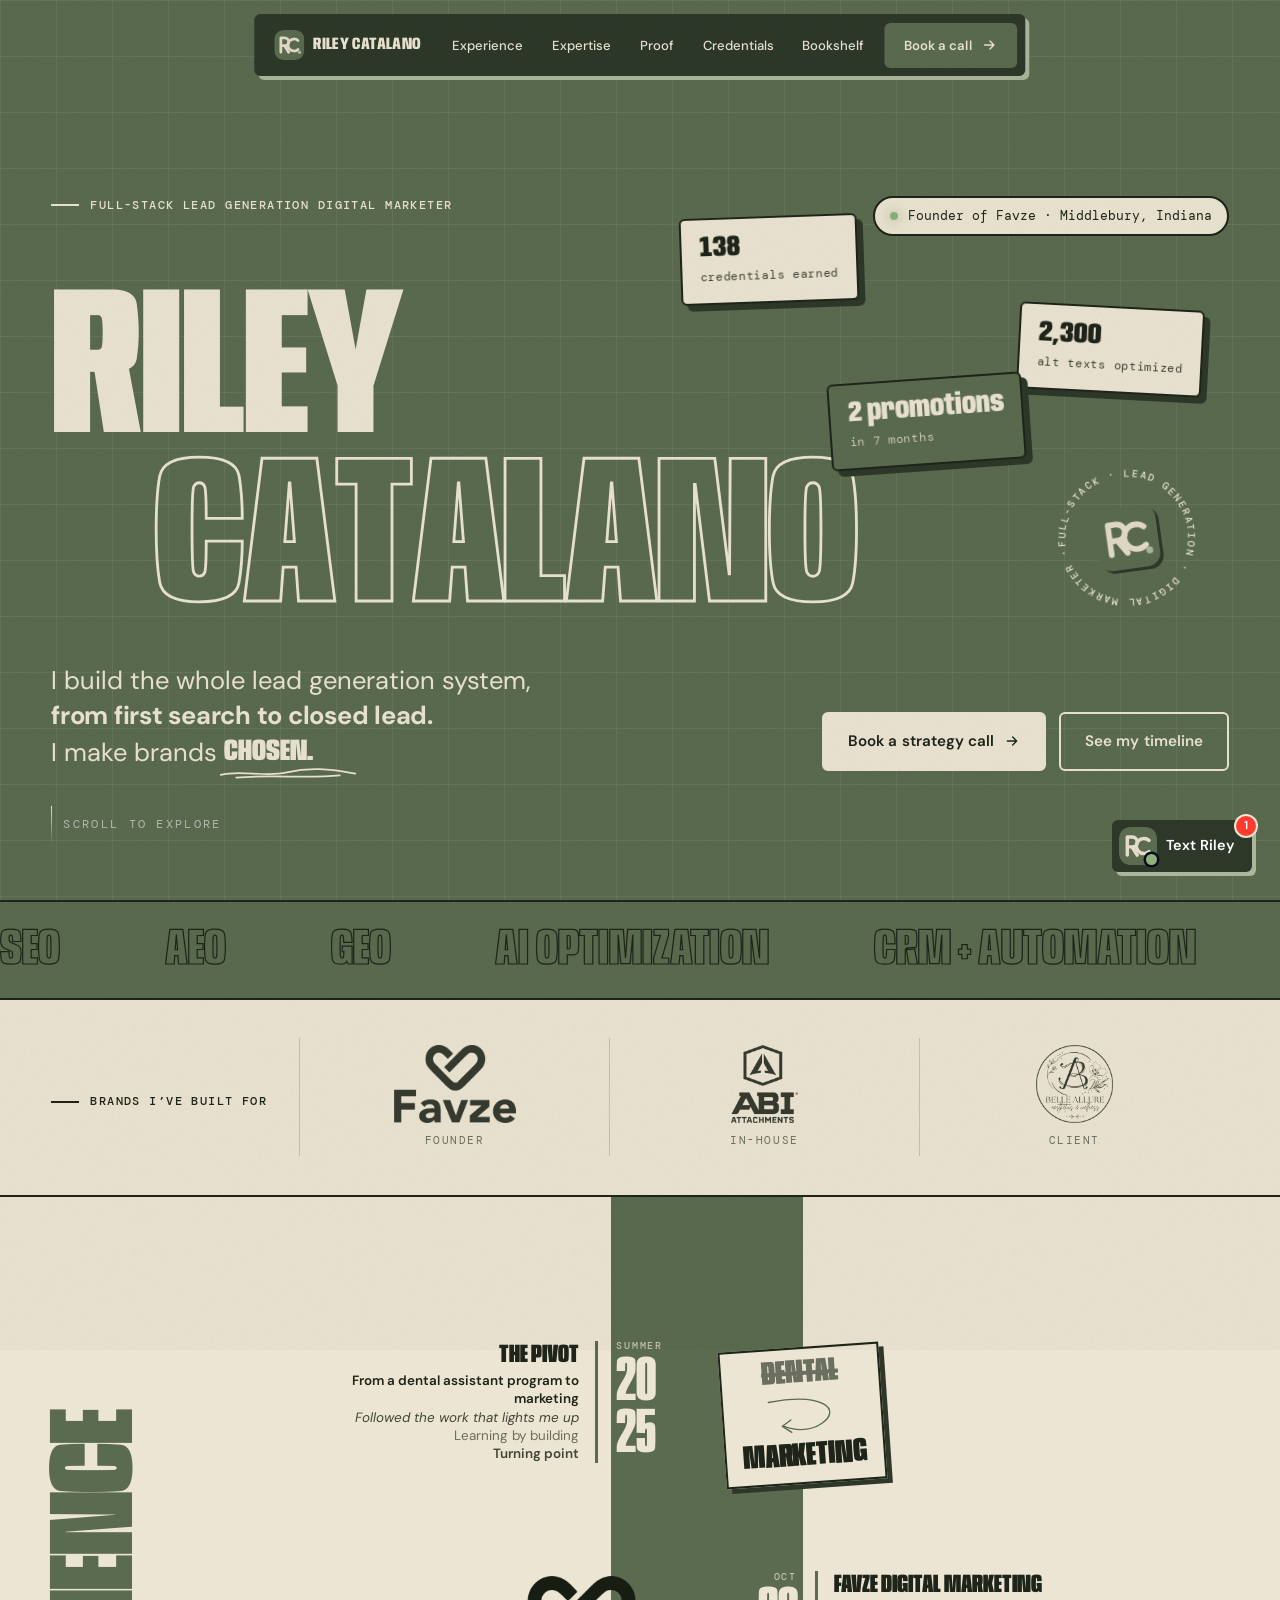
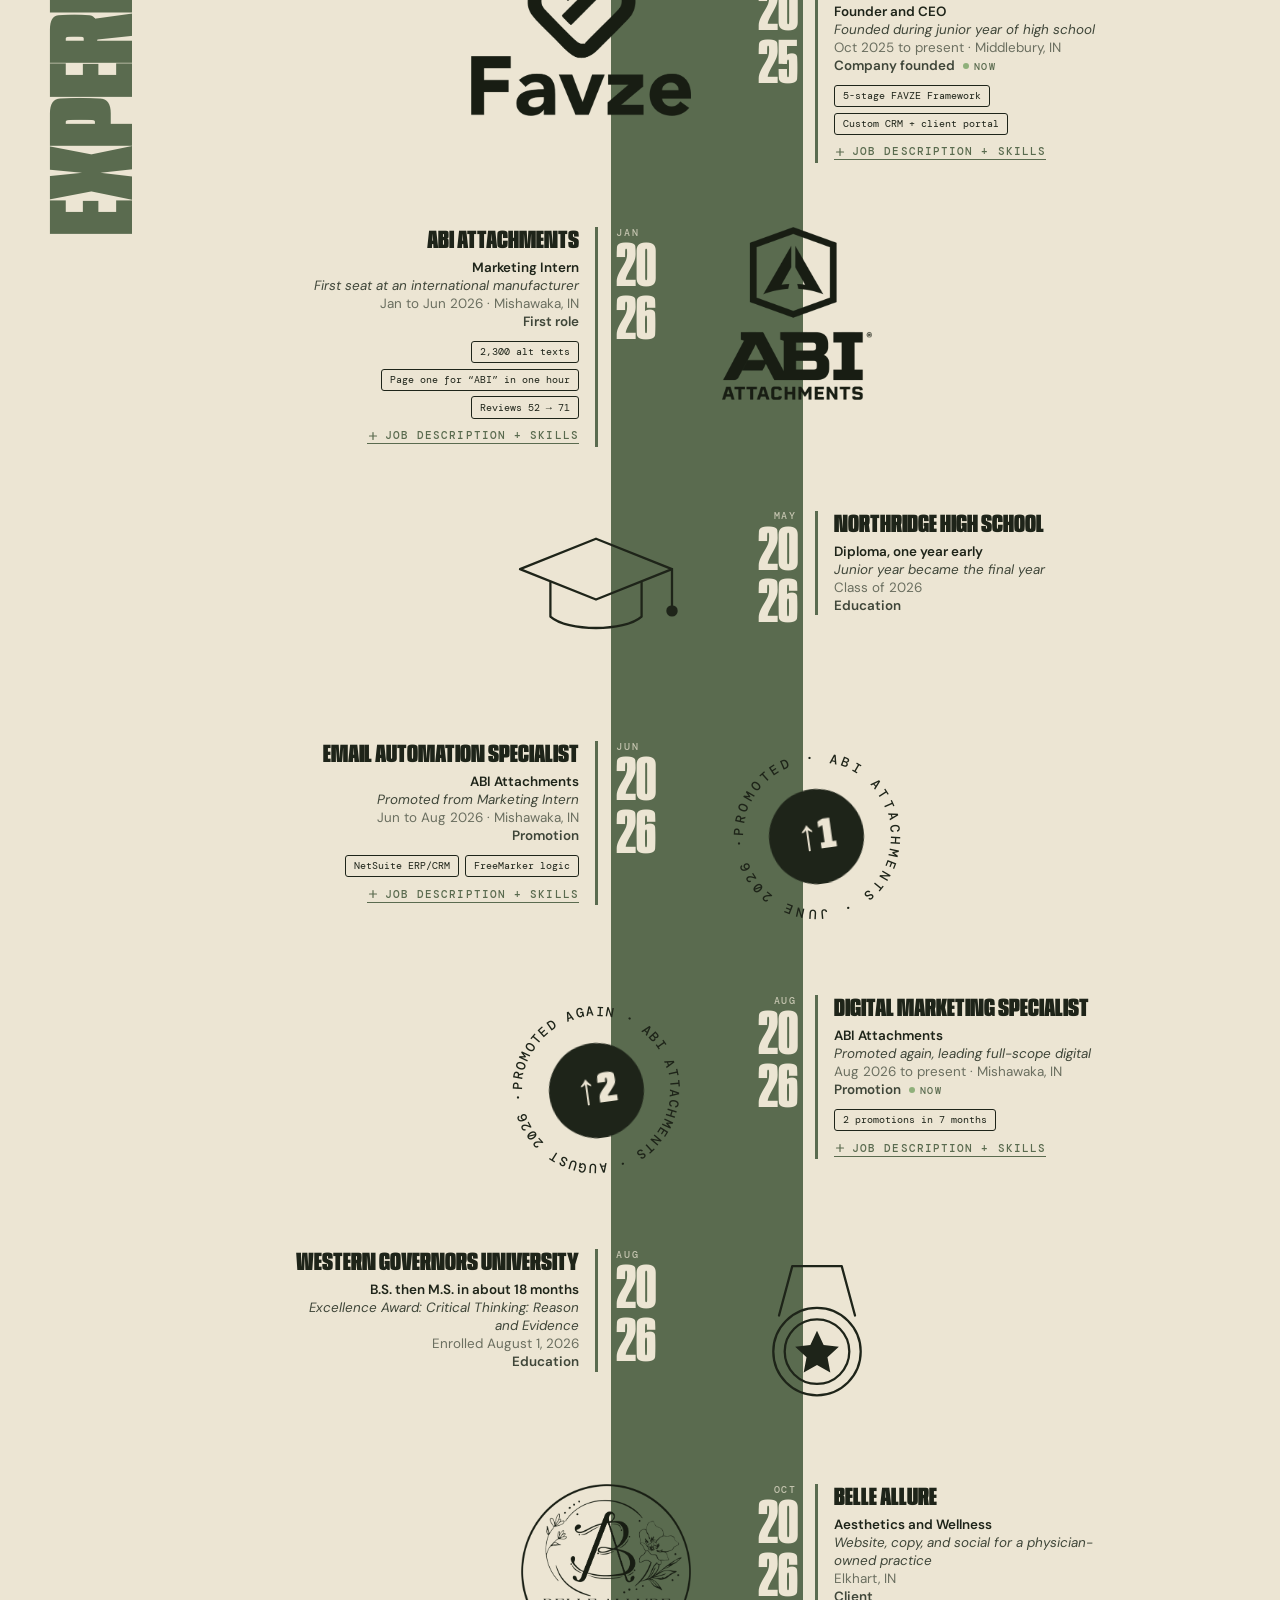
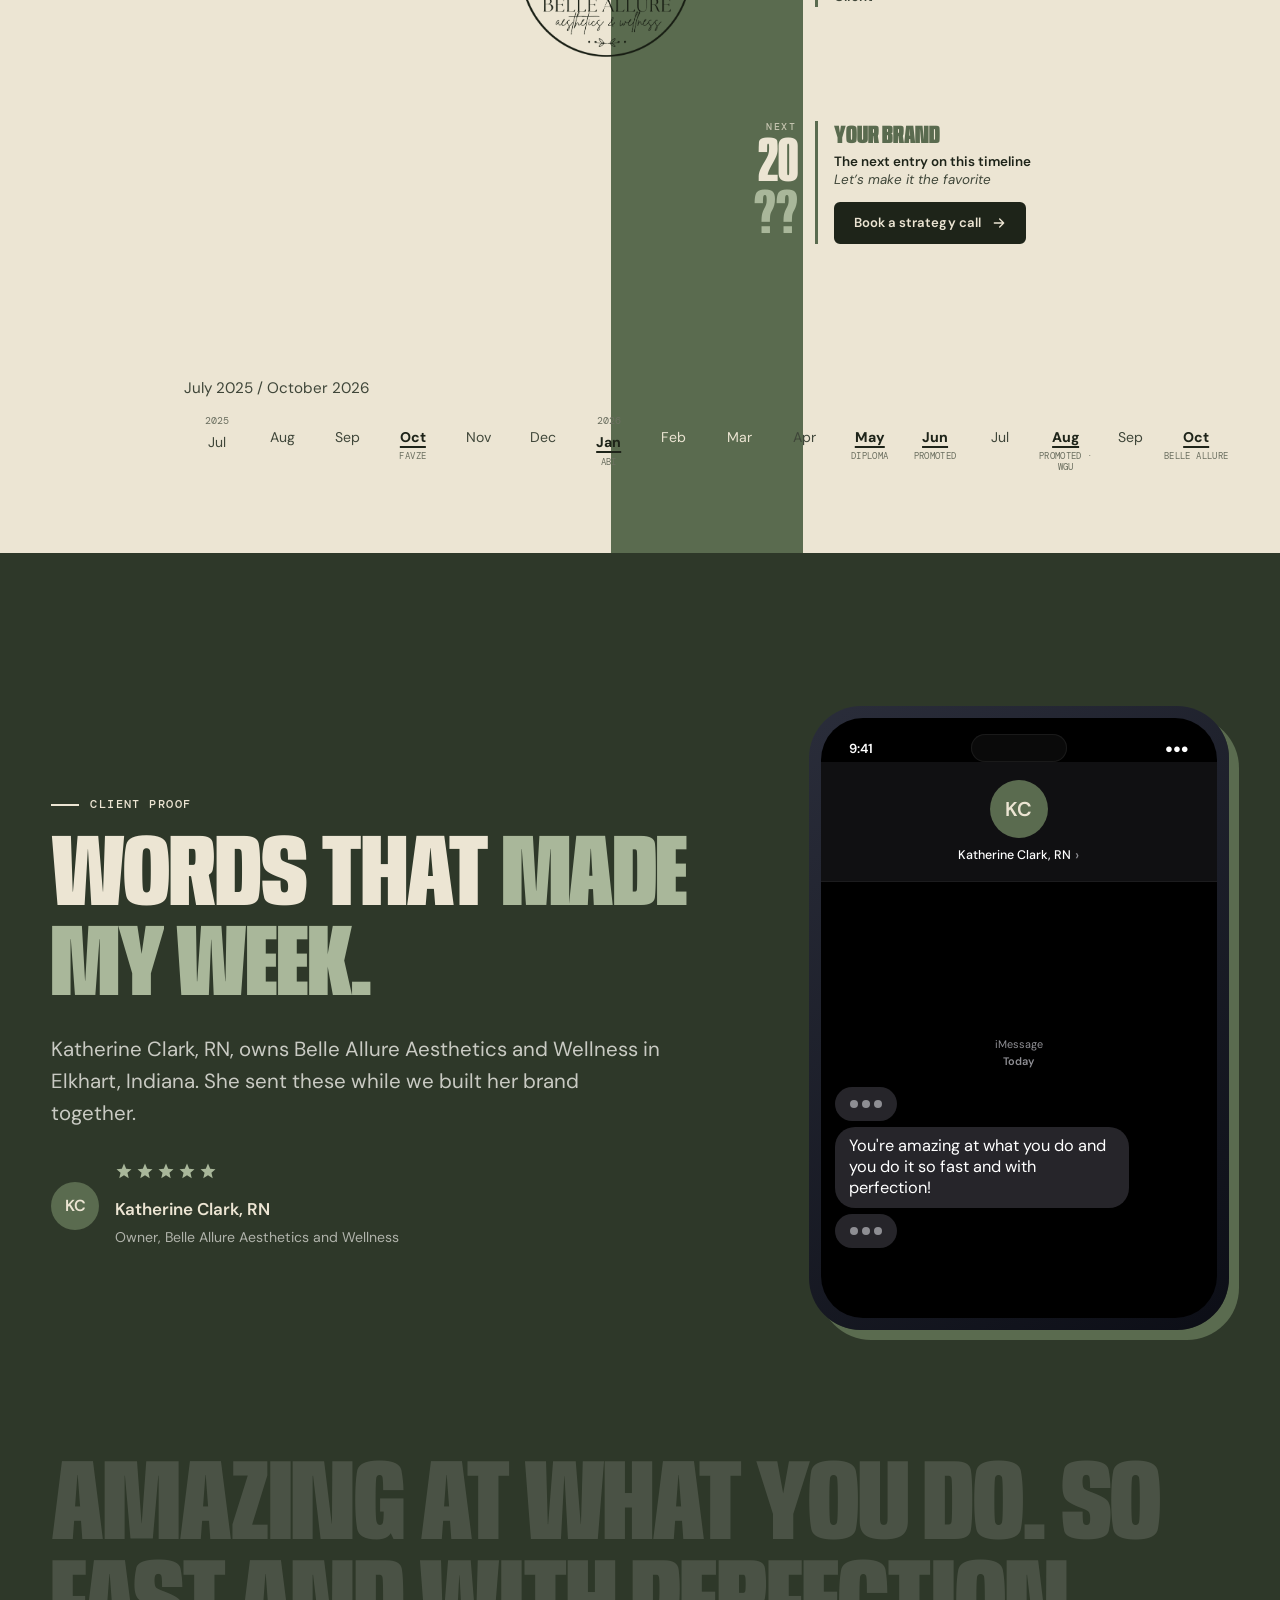
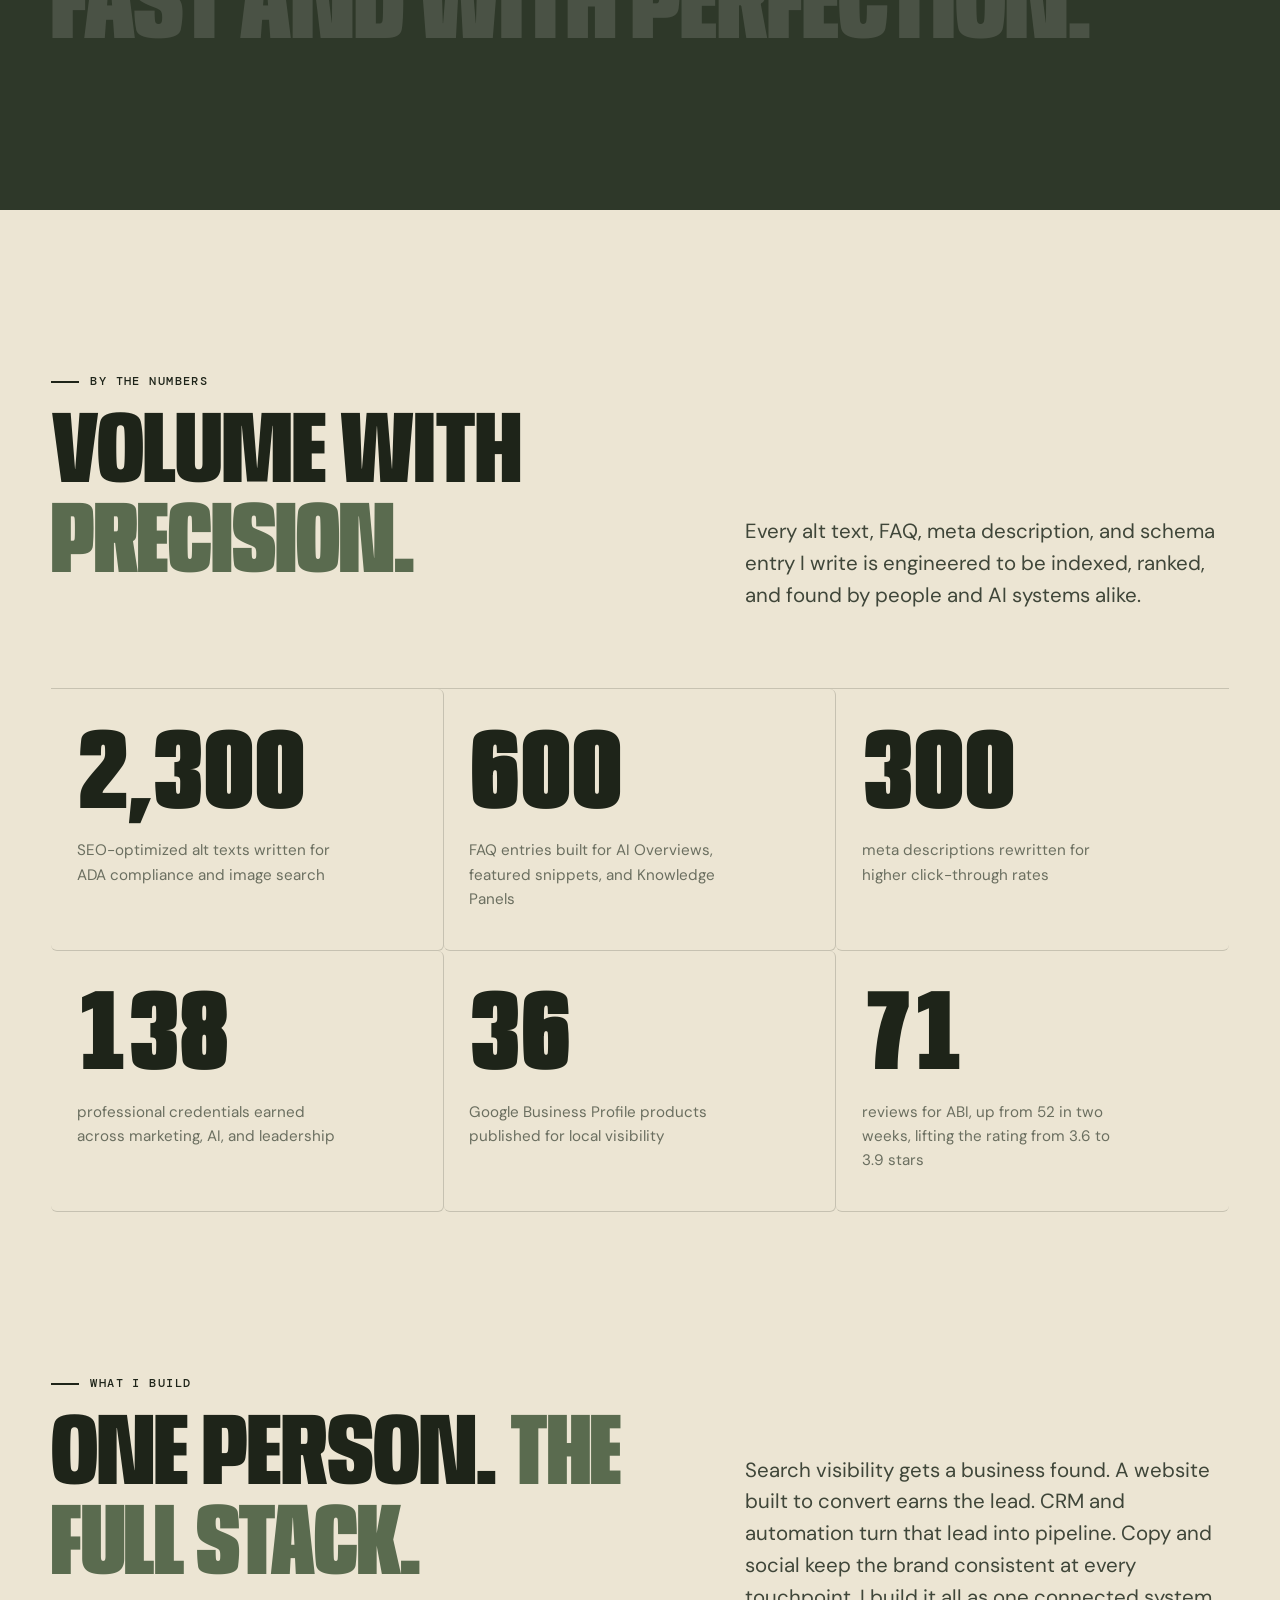
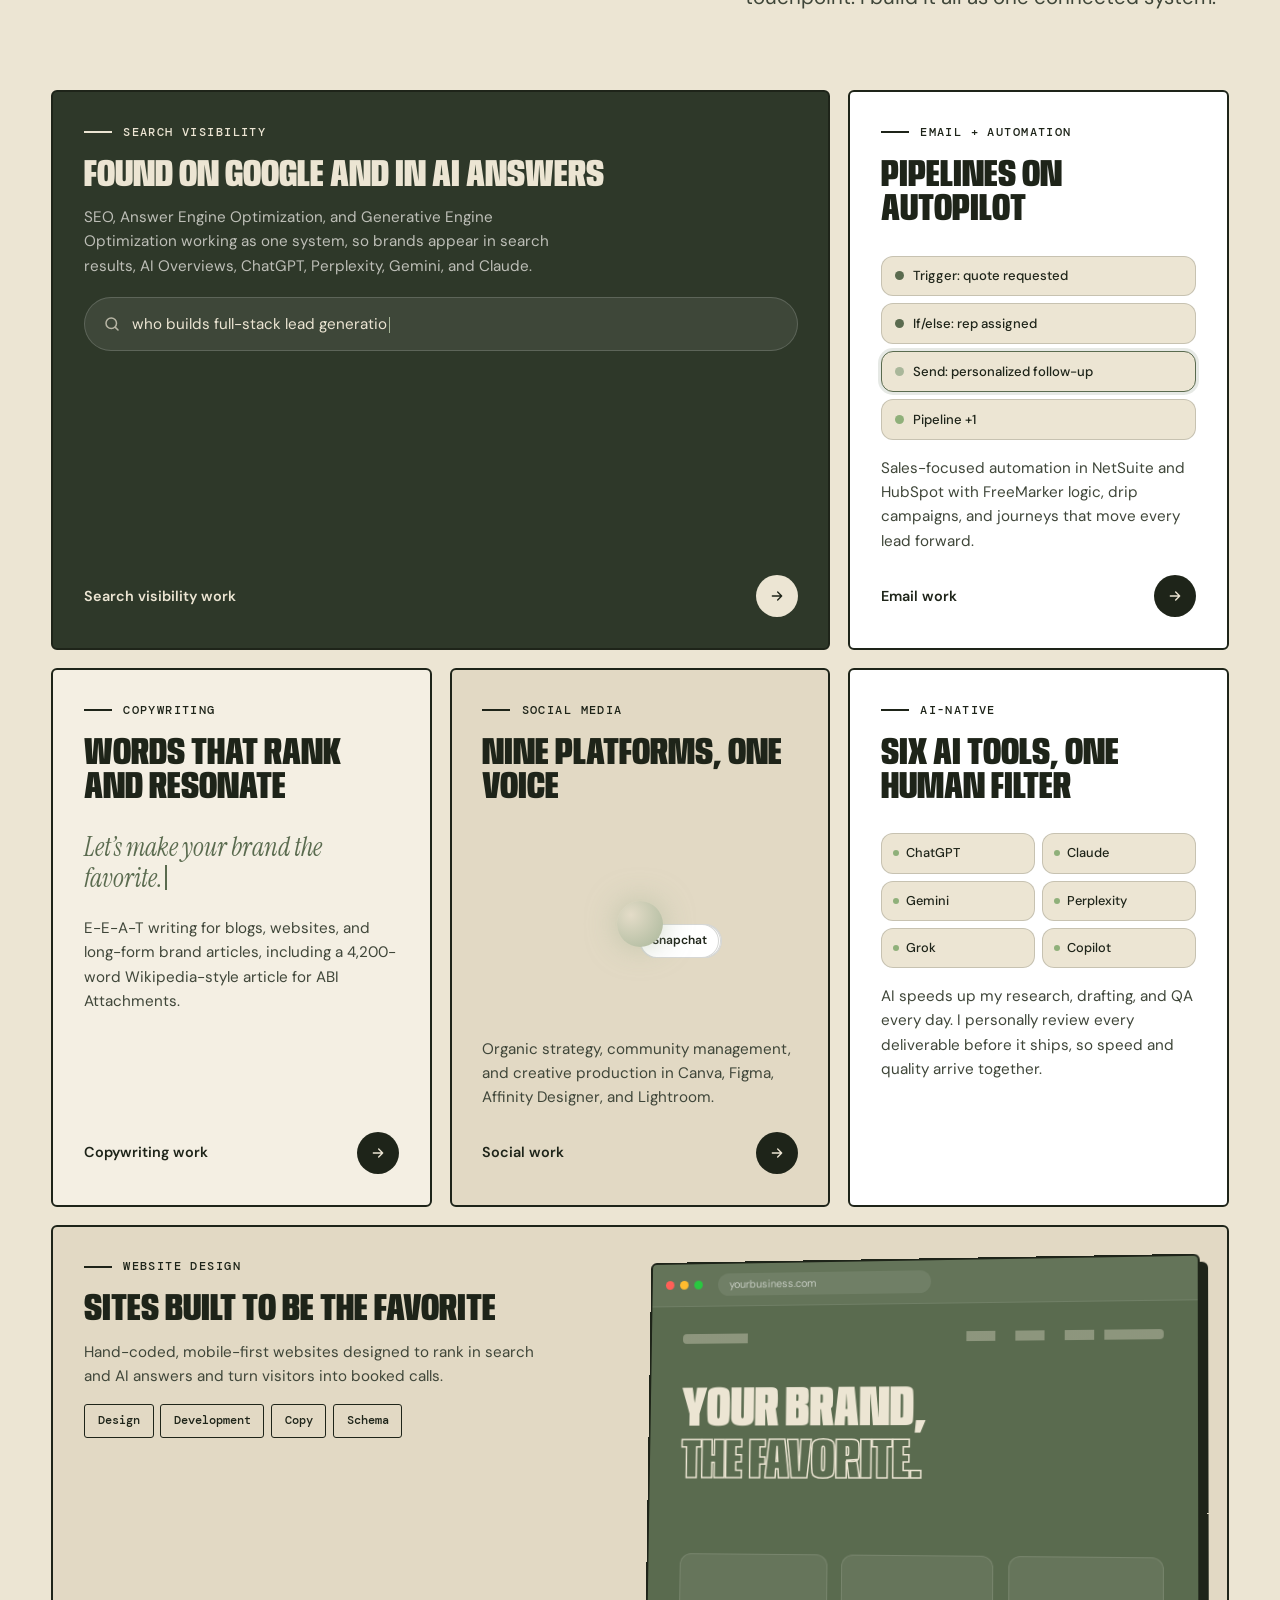
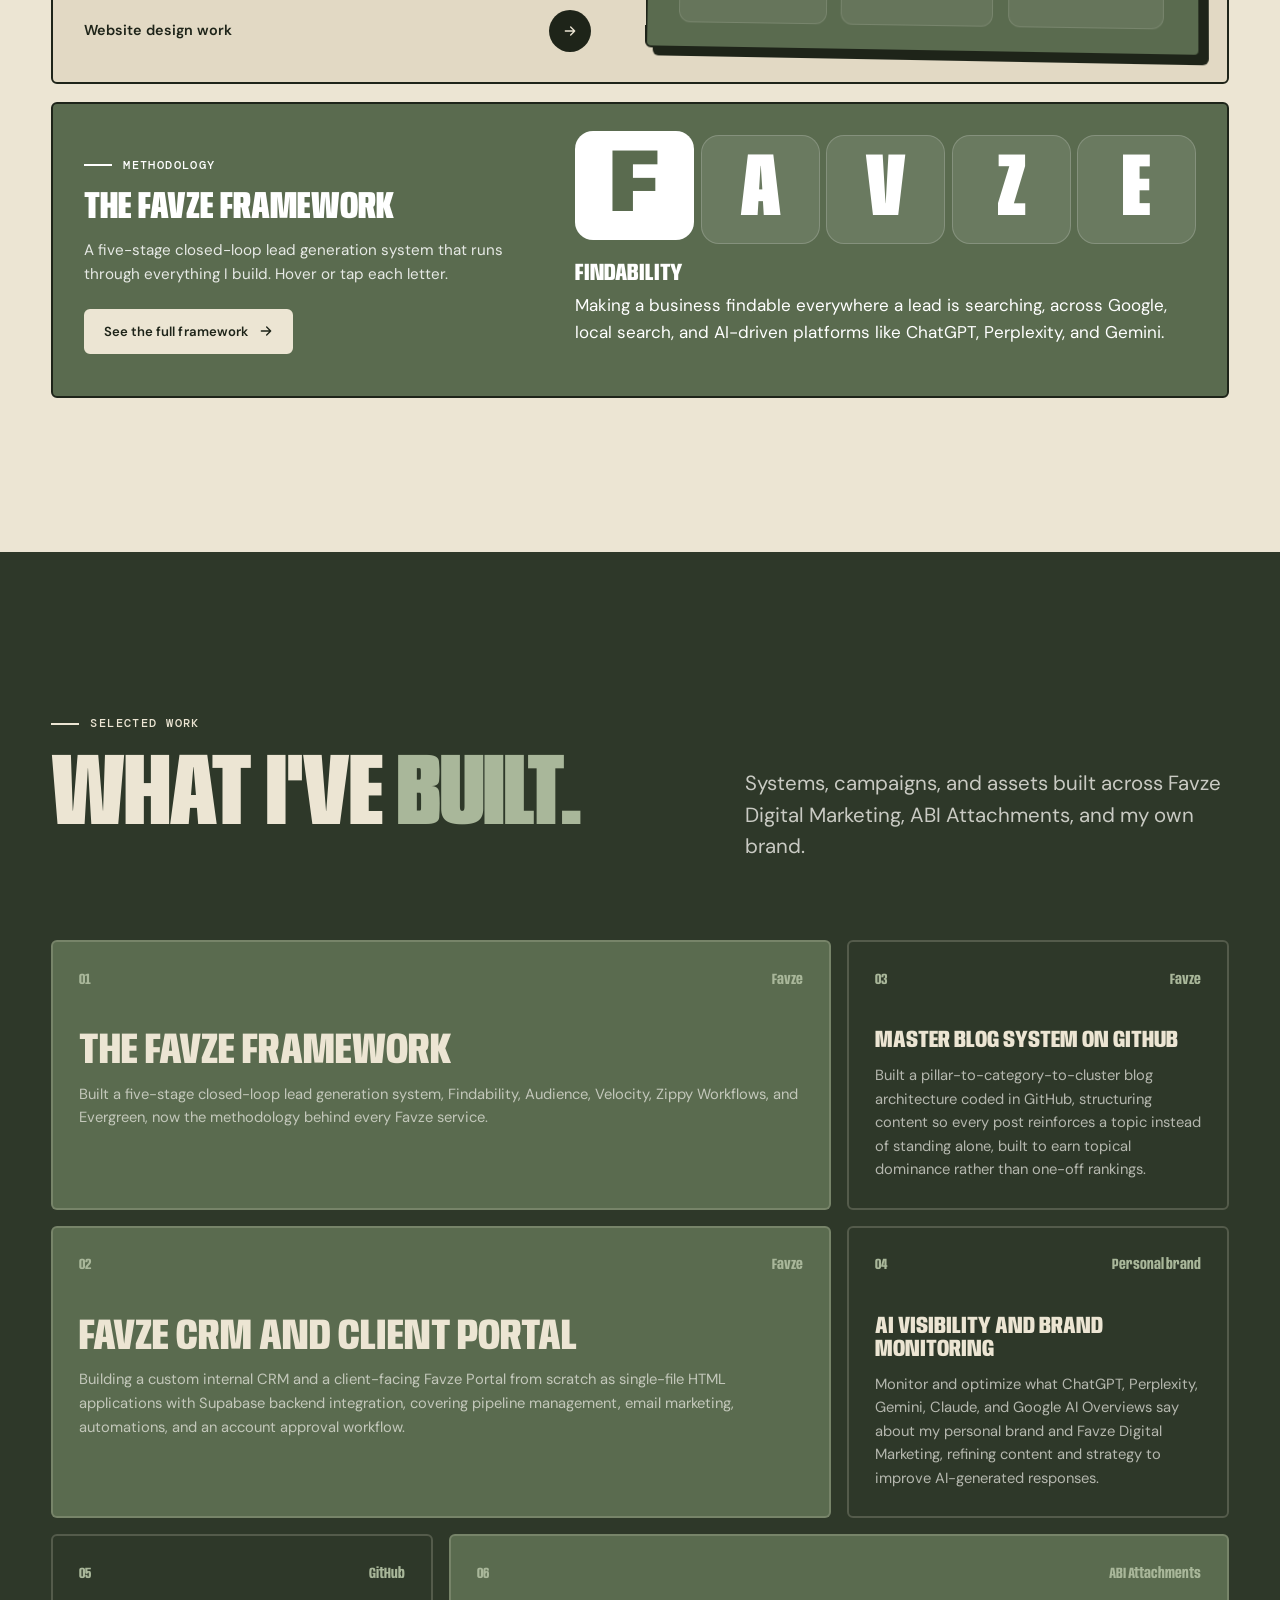
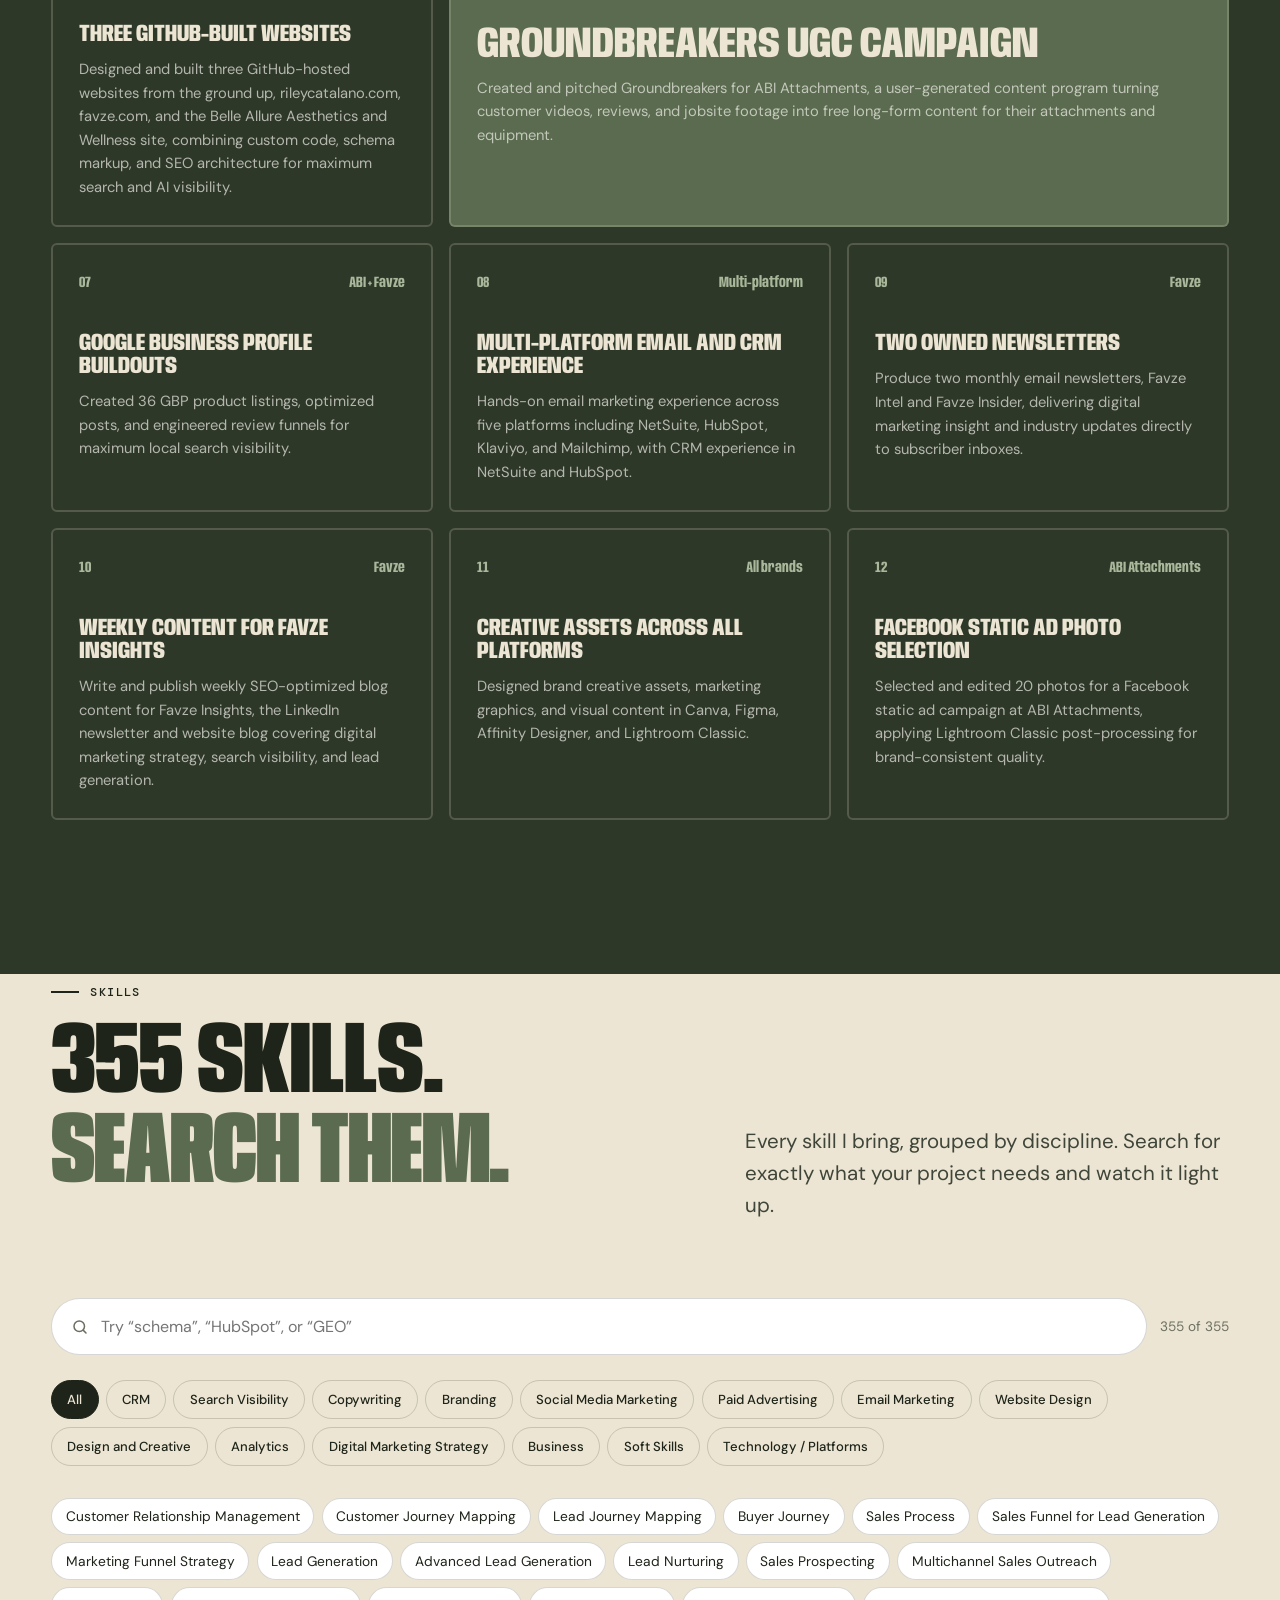
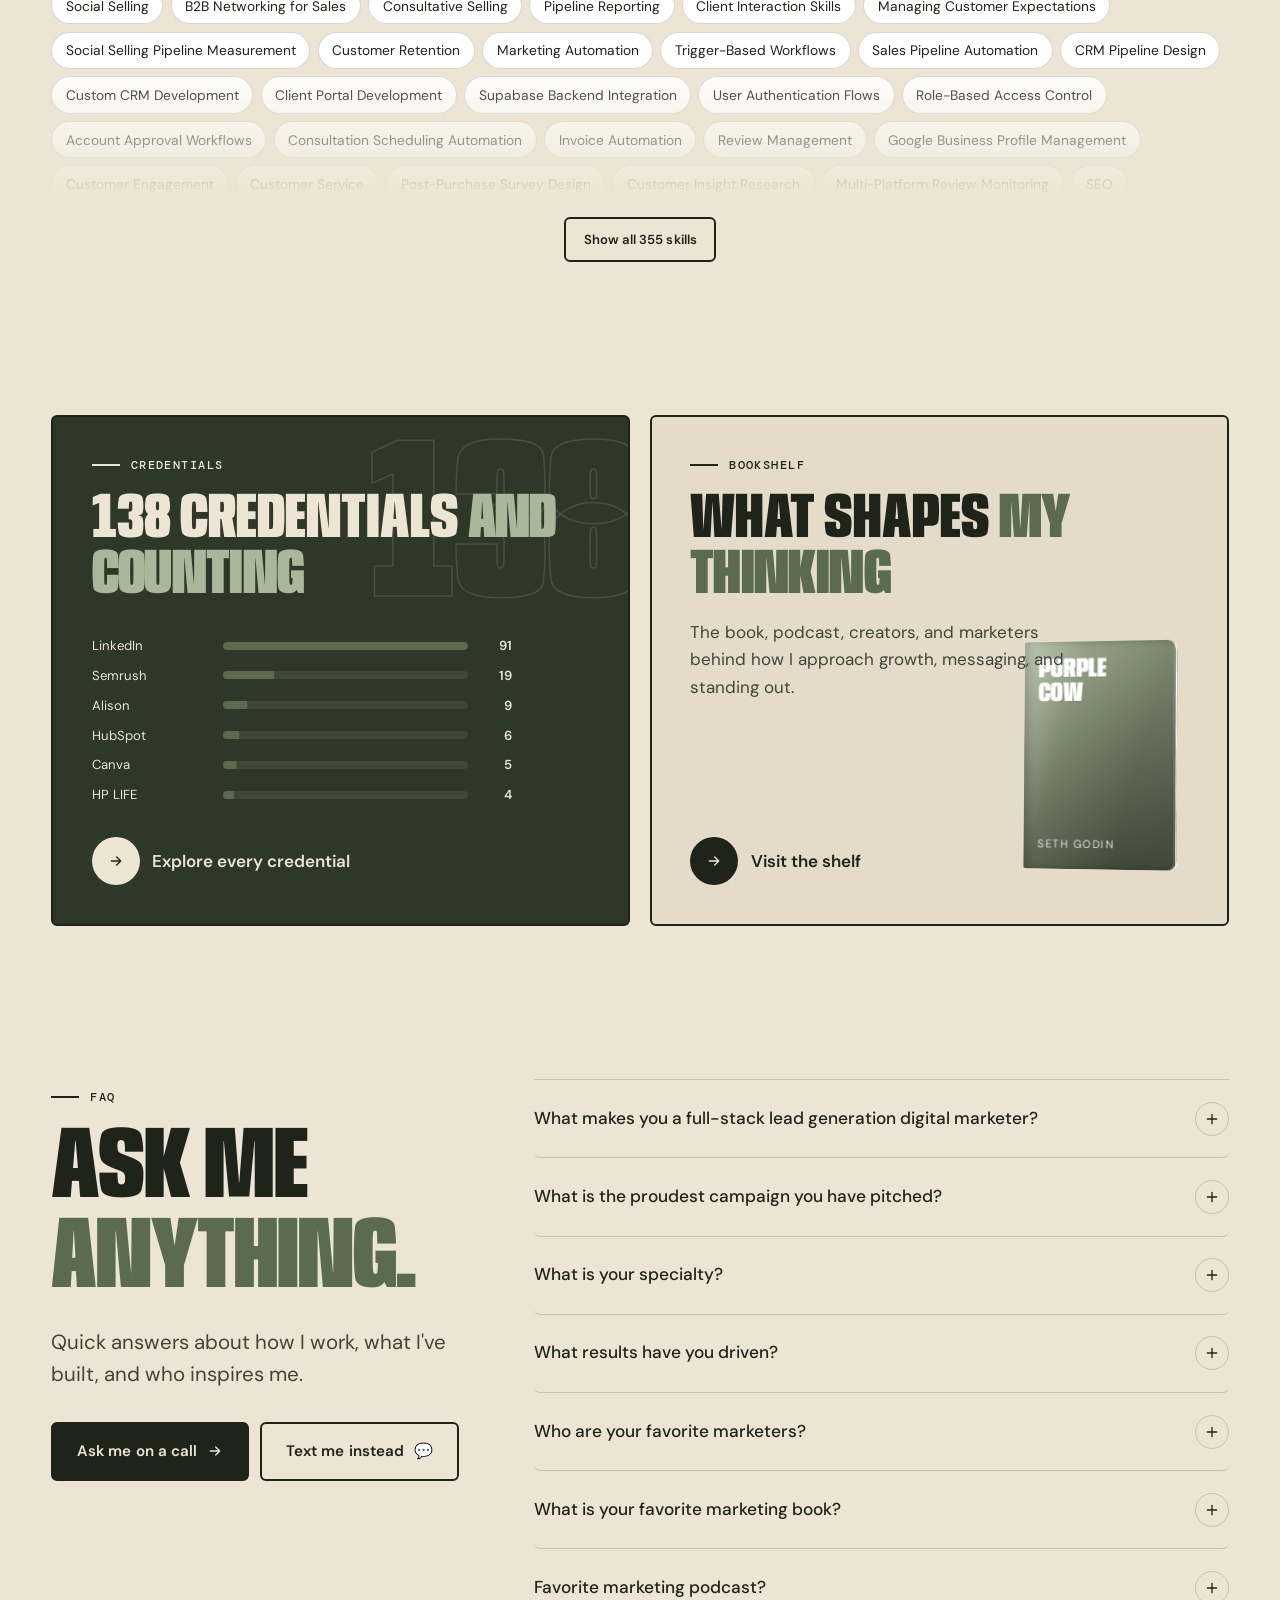
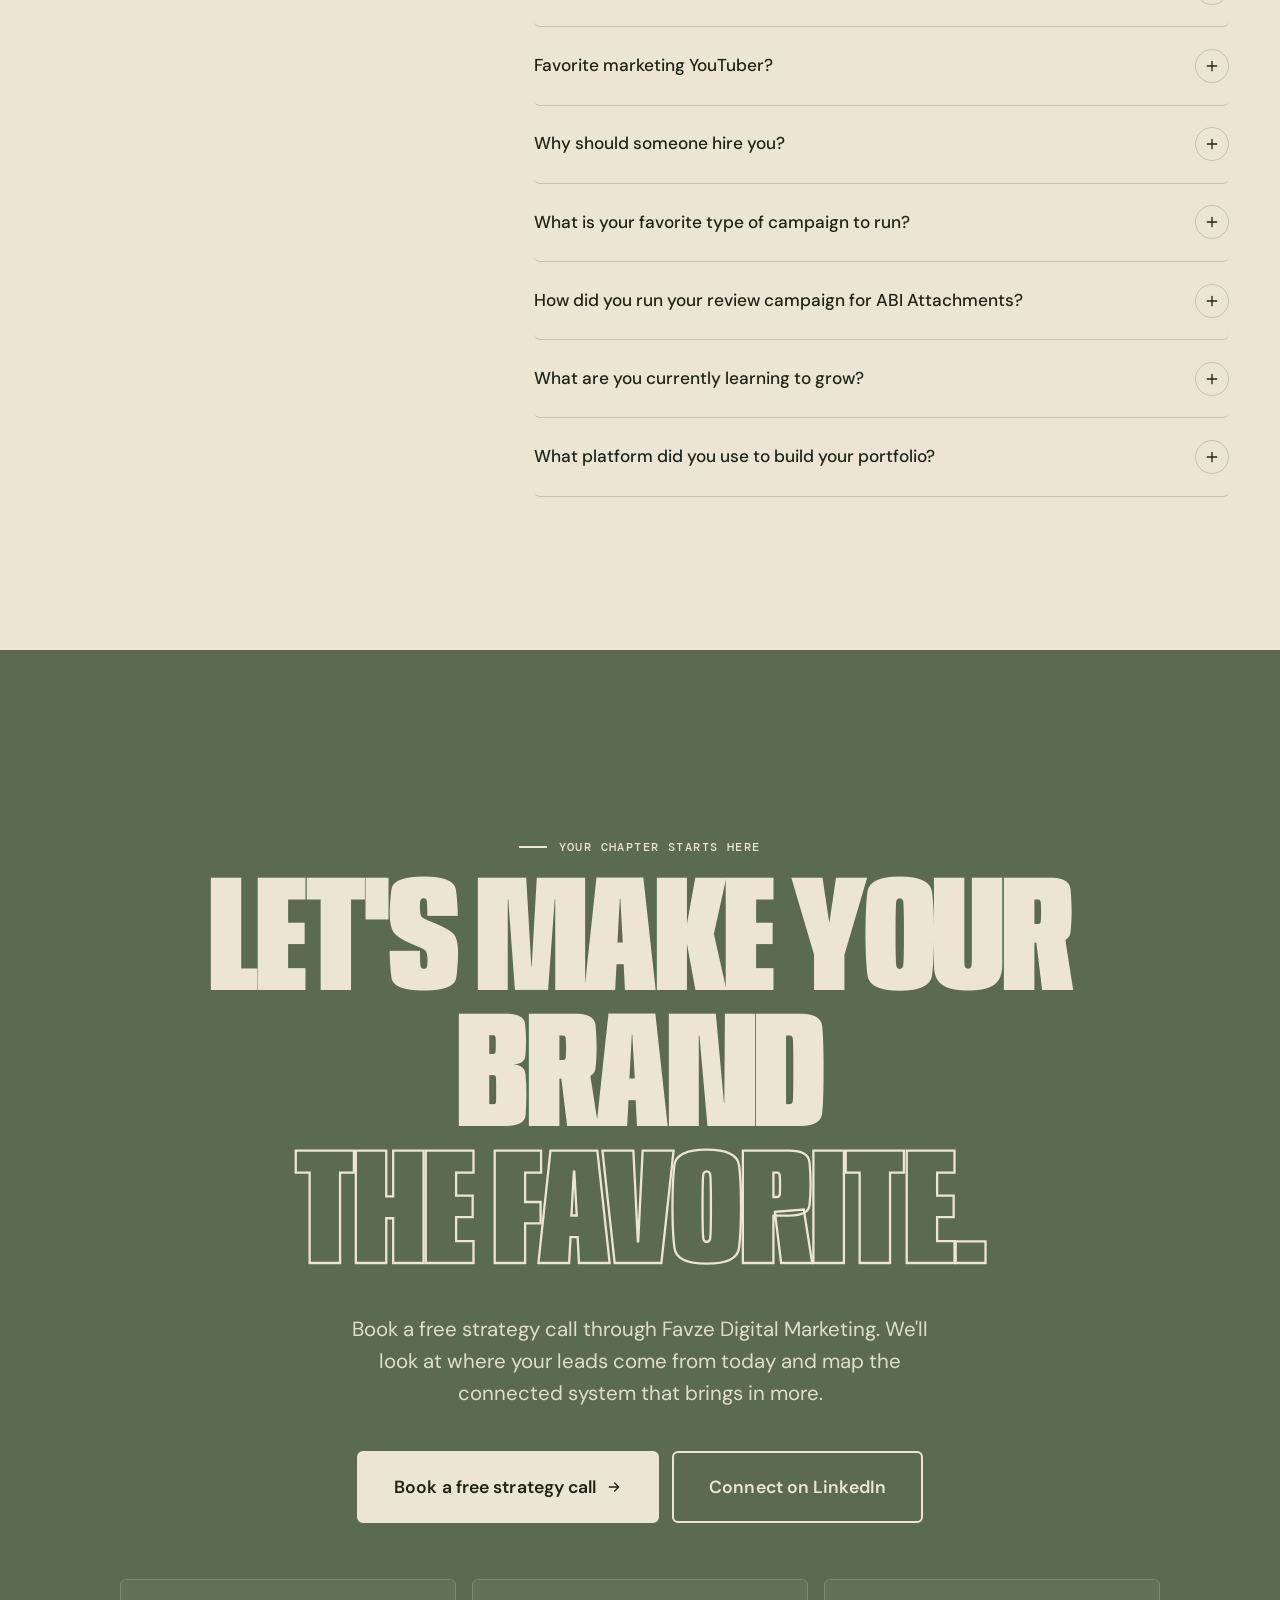
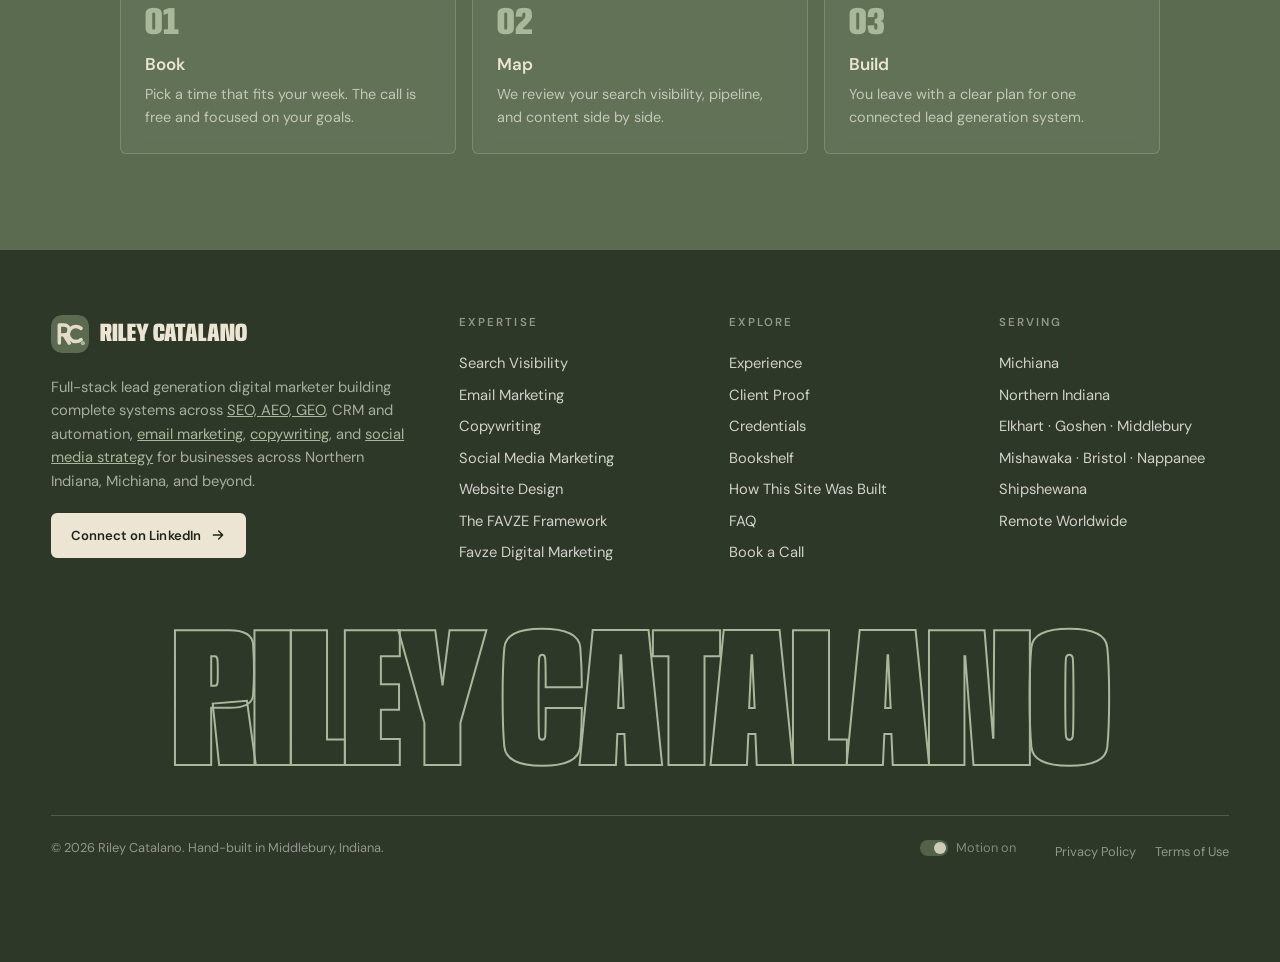
==== index.html @ 33a7756e "Three GitHub-built websites; add StoryBrand 2.0 and All Marketers Are Liars - Selected work card now" ====
<!DOCTYPE html>
<html lang="en">
<head>
<meta charset="UTF-8">
<meta name="viewport" content="width=device-width, initial-scale=1.0">
<meta name="theme-color" content="#2E3829">
<title>Riley Catalano | Full-Stack Lead Generation Digital Marketer</title>

<!-- Primary SEO -->
<meta name="description" content="Riley Catalano is a full-stack lead generation digital marketer and founder of Favze Digital Marketing, specializing in SEO, AEO, GEO, CRM and marketing automation, email marketing, content, and local search visibility in Northern Indiana.">
<meta name="keywords" content="Riley Catalano, full-stack digital marketer, lead generation marketer, Favze Digital Marketing, AI SEO, AEO, GEO, CRM automation, HubSpot, local SEO, content marketing, Northern Indiana, Michiana">
<meta name="author" content="Riley Catalano">
<meta name="robots" content="index, follow">
<link rel="canonical" href="https://rileycatalano.com/">

<!-- Open Graph (Facebook, LinkedIn previews) -->
<meta property="og:type" content="website">
<meta property="og:title" content="Riley Catalano | Full-Stack Lead Generation Digital Marketer">
<meta property="og:description" content="Founder of Favze Digital Marketing. Full-stack lead generation marketing across SEO, AEO, GEO, CRM automation, email, and local search visibility. Northern Indiana and Michiana.">
<meta property="og:url" content="https://rileycatalano.com/">
<meta property="og:site_name" content="Riley Catalano Portfolio">

<!-- Twitter/X Card -->
<meta name="twitter:card" content="summary_large_image">
<meta name="twitter:title" content="Riley Catalano | Full-Stack Lead Generation Digital Marketer">
<meta name="twitter:description" content="Founder of Favze Digital Marketing. Full-stack lead generation marketing across SEO, AEO, GEO, CRM automation, email, and search visibility.">
<link rel="icon" href="/assets/img/favicon.svg" type="image/svg+xml">
<link rel="preload" href="/assets/fonts/anybody-latin-standard-normal.woff2" as="font" type="font/woff2" crossorigin>
<link rel="preload" href="/assets/fonts/dm-sans-latin-opsz-normal.woff2" as="font" type="font/woff2" crossorigin>
<script>try{if(localStorage.getItem("rc-motion")==="off")document.documentElement.classList.add("rm")}catch(e){}</script>
<link rel="stylesheet" href="/assets/css/site.css">

<script type="application/ld+json">
{
  "@context": "https://schema.org",
  "@type": "Person",
  "name": "Riley Catalano",
  "alternateName": "Creator of the FAVZE Framework",
  "jobTitle": "Full-Stack Lead Generation Digital Marketer",
  "description": "Full-stack lead generation digital marketer and founder of Favze Digital Marketing, building complete lead generation systems end to end across CRM and marketing automation, SEO, AEO, GEO, AI Optimization, email marketing, content strategy, social media, and paid advertising.",
  "url": "https://rileycatalano.com/",
  "award": "Western Governors University Excellence Award: Critical Thinking: Reason and Evidence",
  "sameAs": [
    "https://rileycatalano.com",
    "https://www.linkedin.com/in/rileycatalano/"
  ],
  "worksFor": [
    {
      "@type": "Organization",
      "name": "Favze Digital Marketing",
      "url": "https://favze.com"
    },
    {
      "@type": "Organization",
      "name": "ABI Attachments, Inc.",
      "url": "https://www.abiattachments.com"
    }
  ],
  "hasOccupation": {
    "@type": "Occupation",
    "name": "Full-Stack Lead Generation Digital Marketer",
    "description": "Builds and executes complete lead generation systems from search visibility and content through CRM, email automation, and conversion, rather than a single-channel specialty.",
    "skills": "SEO, AEO, GEO, AI Optimization, CRM and Marketing Automation, Email Marketing, Lead Generation, Content Marketing, Social Media Marketing, Copywriting, Schema Markup, HubSpot, NetSuite, Zoho Campaigns"
  },
  "address": {
    "@type": "PostalAddress",
    "addressLocality": "Middlebury",
    "addressRegion": "IN",
    "addressCountry": "US"
  },
  "knowsAbout": [
    "Full-Stack Digital Marketing",
    "Lead Generation",
    "Lead Generation Systems",
    "FAVZE Framework",
    "CRM and Marketing Automation",
    "Sales Pipeline Automation",
    "AI Optimization",
    "Search Engine Optimization",
    "Answer Engine Optimization",
    "Generative Engine Optimization",
    "Schema Markup",
    "Structured Data",
    "HubSpot",
    "NetSuite ERP/CRM",
    "Zoho Campaigns",
    "Email Marketing Automation",
    "Content Marketing",
    "Copywriting",
    "Local SEO",
    "Google Business Profile",
    "Social Media Marketing",
    "Paid Advertising",
    "SEMrush",
    "BrightEdge"
  ]
}
</script>

<script type="application/ld+json">
{
  "@context": "https://schema.org",
  "@type": "BreadcrumbList",
  "itemListElement": [
    {
      "@type": "ListItem",
      "position": 1,
      "name": "Riley Catalano",
      "item": "https://rileycatalano.com/"
    },
    {
      "@type": "ListItem",
      "position": 2,
      "name": "Email Marketing",
      "item": "https://rileycatalano.com/email-marketing"
    },
    {
      "@type": "ListItem",
      "position": 3,
      "name": "Search Visibility",
      "item": "https://rileycatalano.com/search-visibility"
    },
    {
      "@type": "ListItem",
      "position": 4,
      "name": "Copywriting",
      "item": "https://rileycatalano.com/copywriting"
    },
    {
      "@type": "ListItem",
      "position": 5,
      "name": "Social Media Marketing",
      "item": "https://rileycatalano.com/social-media-marketing"
    }
  ]
}
</script>

<script type="application/ld+json">
{
  "@context": "https://schema.org",
  "@type": "FAQPage",
  "mainEntity": [
    {
      "@type": "Question",
      "name": "What makes you a full-stack lead generation digital marketer?",
      "acceptedAnswer": {
        "@type": "Answer",
        "text": "I build the entire lead generation system myself instead of handing off pieces to different specialists. That means search visibility and content to get a business found, CRM and email automation to move leads through the pipeline, and copywriting and social media to keep the brand consistent everywhere a lead encounters it. One person, one connected system, from first search to closed lead."
      }
    },
    {
      "@type": "Question",
      "name": "What is the proudest campaign you have pitched?",
      "acceptedAnswer": {
        "@type": "Answer",
        "text": "I am proudest of pitching Groundbreakers for ABI Attachments. It is a strategic user-generated content program that motivates customers to create how-to videos, reviews, and jobsite content with their equipment. The goal is to showcase real-world use, build trust, and improve search and AI-driven visibility through authentic customer stories. The program is now live and in process."
      }
    },
    {
      "@type": "Question",
      "name": "What is your specialty?",
      "acceptedAnswer": {
        "@type": "Answer",
        "text": "Making businesses the obvious choice in their local market through Google Business Profile optimization, local SEO, and AI-driven content."
      }
    },
    {
      "@type": "Question",
      "name": "What results have you driven?",
      "acceptedAnswer": {
        "@type": "Answer",
        "text": "I have created thousands of optimized assets including alt text, FAQs, and meta descriptions that improve indexing, rankings, and click-through rates. I focus on work that compounds over time."
      }
    },
    {
      "@type": "Question",
      "name": "Who are your favorite marketers?",
      "acceptedAnswer": {
        "@type": "Answer",
        "text": "Neil Patel and Wes McDowell. Neil Patel's work around SEO and analytics has shaped how I think about growth at scale, while Wes McDowell's approach to messaging and website strategy influences how I turn visibility into conversions."
      }
    },
    {
      "@type": "Question",
      "name": "What is your favorite marketing book?",
      "acceptedAnswer": {
        "@type": "Answer",
        "text": "Purple Cow by Seth Godin. It introduced me to marketing and shaped how I think about standing out instead of blending in."
      }
    },
    {
      "@type": "Question",
      "name": "What is your favorite marketing podcast?",
      "acceptedAnswer": {
        "@type": "Answer",
        "text": "Marketing School. It is direct, practical, and focused on what actually works."
      }
    },
    {
      "@type": "Question",
      "name": "Who is your favorite marketing YouTuber?",
      "acceptedAnswer": {
        "@type": "Answer",
        "text": "Grow My Ads. I like content that shows exactly how to improve performance, not just talk about it."
      }
    },
    {
      "@type": "Question",
      "name": "Why should someone hire you?",
      "acceptedAnswer": {
        "@type": "Answer",
        "text": "You are not getting layers or handoffs. You are getting someone who builds the strategy and executes it, focused on real visibility and measurable growth."
      }
    },
    {
      "@type": "Question",
      "name": "What is your favorite type of campaign to run?",
      "acceptedAnswer": {
        "@type": "Answer",
        "text": "I love campaigns that combine real customer stories with search and AI strategy. When people see authentic results and the content is optimized for discovery, it hits on trust, visibility, and conversion all at once."
      }
    },
    {
      "@type": "Question",
      "name": "How did you run your review campaign for ABI Attachments?",
      "acceptedAnswer": {
        "@type": "Answer",
        "text": "ABI had website reviews going back to 2016 on WordPress, but the emails were lost when moving to HubSpot. We still had the customer names, so I located them and sent a revised email asking them to leave their review on the new platform. I also reached out to active commenters on Facebook and YouTube. In just two weeks, with only a couple hours of work, this increased their reviews from 52 to 71 and raised their rating from 3.6 to 3.9 stars."
      }
    },
    {
      "@type": "Question",
      "name": "What are you currently learning to grow?",
      "acceptedAnswer": {
        "@type": "Answer",
        "text": "I am focused on strategic category creation and coding in GitHub, all of which I have been building for free to practice and experiment. I am also improving efficiency in WordPress and mastering public relations to maximize reach for public releases."
      }
    },
    {
      "@type": "Question",
      "name": "What platform did you use to build your portfolio?",
      "acceptedAnswer": {
        "@type": "Answer",
        "text": "I built my portfolio using GitHub. It lets me combine design, coding, and content in one place while showcasing everything I have executed and experimented with."
      }
    }
  ]
}
</script>
</head>
<body>
<a class="skip" href="#main">Skip to content</a>
<div class="progress" aria-hidden="true"></div>
<div class="grain" aria-hidden="true"></div>
<div class="cursor-ring" aria-hidden="true"><span></span></div>
<div class="cursor" aria-hidden="true"></div>

<header class="nav" role="banner">
  <a href="/" class="nav-logo" aria-label="Riley Catalano, home"><svg class="rc-mark" viewBox="0 0 48 48" aria-hidden="true" focusable="false"><rect width="48" height="48" rx="13" fill="#5A6B4F"/><g fill="none" stroke="#E4DCC8" stroke-width="4.4" stroke-linecap="round" stroke-linejoin="round"><path d="M10.5 35.5V12.5h6.2a6.3 6.3 0 0 1 0 12.6h-6.2M16.4 25.1l6.6 10.4"/><path d="M37.92 16.87A9.6 9.6 0 1 0 37.92 31.13"/></g><circle cx="40.2" cy="35.6" r="2.7" fill="#A9B79A"/></svg>Riley Catalano</a>
  <nav aria-label="Primary">
    <ul class="nav-links">
      <li><a href="#experience">Experience</a></li>
      <li><a href="#expertise">Expertise</a>
        <div class="nav-drop">
          <a href="/search-visibility">Search Visibility <small>SEO · AEO · GEO</small></a>
          <a href="/email-marketing">Email Marketing <small>Automation</small></a>
          <a href="/copywriting">Copywriting <small>Brand + Articles</small></a>
          <a href="/social-media-marketing">Social Media <small>9 platforms</small></a>
          <a href="/website-design">Website Design <small>Design + Build</small></a>
        </div>
      </li>
      <li class="hide-md"><a href="#proof">Proof</a></li>
      <li><a href="/certifications">Credentials</a></li>
      <li><a href="/bookshelf">Bookshelf</a></li>
    </ul>
  </nav>
  <a href="#book" class="btn btn-sm" data-magnetic=".25">Book a call <span class="arrow"><svg width="16" height="16" viewBox="0 0 24 24" fill="none" stroke="currentColor" stroke-width="2" stroke-linecap="round" stroke-linejoin="round" aria-hidden="true"><path d="M5 12h14M13 6l6 6-6 6"/></svg></span></a>
  <button class="menu-btn" aria-label="Open menu" aria-expanded="false" aria-controls="mobile-menu"><span></span></button>
</header>

<div class="mobile-menu" id="mobile-menu">
  <a href="#experience">Experience</a>
  <a href="#expertise">Expertise</a>
  <a href="#proof">Proof</a>
  <a href="/certifications">Credentials</a>
  <a href="/bookshelf">Bookshelf</a>
  <a href="#book">Book a call</a>
  <div class="mm-sub">
    <a href="/search-visibility">Search Visibility</a><a href="/email-marketing">Email Marketing</a><a href="/copywriting">Copywriting</a><a href="/social-media-marketing">Social Media</a><a href="/website-design">Website Design</a>
  </div>
</div>

<main id="main">
<section class="hero" data-theme="dark" aria-labelledby="hero-title">
  <div class="aurora" aria-hidden="true"><b></b><b></b><b></b><b></b></div>
  <div class="hero-grid" aria-hidden="true"></div>
  <div class="float float-1" aria-hidden="true"><b>2,300</b><span>alt texts optimized</span></div>
  <div class="float float-2" aria-hidden="true"><b>2 promotions</b><span>in 7 months</span></div>
  <div class="float float-3" aria-hidden="true"><b>138</b><span>credentials earned</span></div>
  <div class="wrap">
    <div class="hero-top">
      <span class="eyebrow">Full-Stack Lead Generation Digital Marketer</span>
      <span class="status"><i aria-hidden="true"></i>Founder of Favze · Middlebury, Indiana</span>
    </div>
    <h1 id="hero-title"><span class="sr-only">Riley Catalano, Full-Stack Lead Generation Digital Marketer</span><span class="kinetic" aria-hidden="true" style="display:block"><span class="row">Riley</span><span class="row">Catalano</span></span></h1>
    <div class="hero-stamp" aria-hidden="true"><svg viewBox="0 0 200 200"><defs><path id="hs" d="M100,100 m-80,0 a80,80 0 1,1 160,0 a80,80 0 1,1 -160,0"/></defs><text><textPath href="#hs" textLength="498" lengthAdjust="spacing">FULL-STACK · LEAD GENERATION · DIGITAL MARKETER · </textPath></text></svg><img src="/assets/img/rc-mark.svg" alt="" width="48" height="48"></div>
    <div class="hero-bottom">
      <p class="hero-sub">I build the whole lead generation system, <span class="serif">from first search to closed lead.</span><br>I make brands <span class="scribble-wrap"><span class="rotator" aria-hidden="true"><span>found.</span><span>followed.</span><span>chosen.</span><span>the favorite.</span></span><svg class="scribble" viewBox="0 0 240 24" preserveAspectRatio="none" aria-hidden="true"><path d="M3 15 C 40 6, 80 20, 118 11 S 190 4, 237 13 M 30 20 C 90 14, 150 22, 210 16"/></svg></span><span class="sr-only">found, followed, chosen, and the favorite.</span></p>
      <div class="hero-ctas">
        <a href="#book" class="btn btn-light" data-magnetic>Book a strategy call <span class="arrow"><svg width="16" height="16" viewBox="0 0 24 24" fill="none" stroke="currentColor" stroke-width="2" stroke-linecap="round" stroke-linejoin="round" aria-hidden="true"><path d="M5 12h14M13 6l6 6-6 6"/></svg></span></a>
        <a href="#experience" class="btn btn-ghost" data-magnetic>See my timeline</a>
      </div>
    </div>
    <div class="scroll-cue" aria-hidden="true"><i></i>Scroll to explore</div>
  </div>
</section><div class="marquee" aria-label="Core skills: SEO, AEO, GEO, AI Optimization, CRM + Automation, Email Marketing, Copywriting, Social Media, Schema Markup, Lead Generation"><div class="marquee-track"><span>SEO</span><svg viewBox="0 0 24 24" fill="currentColor" aria-hidden="true"><path d="M12 0c.6 6.5 5.5 11.4 12 12-6.5.6-11.4 5.5-12 12-.6-6.5-5.5-11.4-12-12C6.5 11.4 11.4 6.5 12 0z"/></svg><span>AEO</span><svg viewBox="0 0 24 24" fill="currentColor" aria-hidden="true"><path d="M12 0c.6 6.5 5.5 11.4 12 12-6.5.6-11.4 5.5-12 12-.6-6.5-5.5-11.4-12-12C6.5 11.4 11.4 6.5 12 0z"/></svg><span>GEO</span><svg viewBox="0 0 24 24" fill="currentColor" aria-hidden="true"><path d="M12 0c.6 6.5 5.5 11.4 12 12-6.5.6-11.4 5.5-12 12-.6-6.5-5.5-11.4-12-12C6.5 11.4 11.4 6.5 12 0z"/></svg><span>AI Optimization</span><svg viewBox="0 0 24 24" fill="currentColor" aria-hidden="true"><path d="M12 0c.6 6.5 5.5 11.4 12 12-6.5.6-11.4 5.5-12 12-.6-6.5-5.5-11.4-12-12C6.5 11.4 11.4 6.5 12 0z"/></svg><span>CRM + Automation</span><svg viewBox="0 0 24 24" fill="currentColor" aria-hidden="true"><path d="M12 0c.6 6.5 5.5 11.4 12 12-6.5.6-11.4 5.5-12 12-.6-6.5-5.5-11.4-12-12C6.5 11.4 11.4 6.5 12 0z"/></svg><span>Email Marketing</span><svg viewBox="0 0 24 24" fill="currentColor" aria-hidden="true"><path d="M12 0c.6 6.5 5.5 11.4 12 12-6.5.6-11.4 5.5-12 12-.6-6.5-5.5-11.4-12-12C6.5 11.4 11.4 6.5 12 0z"/></svg><span>Copywriting</span><svg viewBox="0 0 24 24" fill="currentColor" aria-hidden="true"><path d="M12 0c.6 6.5 5.5 11.4 12 12-6.5.6-11.4 5.5-12 12-.6-6.5-5.5-11.4-12-12C6.5 11.4 11.4 6.5 12 0z"/></svg><span>Social Media</span><svg viewBox="0 0 24 24" fill="currentColor" aria-hidden="true"><path d="M12 0c.6 6.5 5.5 11.4 12 12-6.5.6-11.4 5.5-12 12-.6-6.5-5.5-11.4-12-12C6.5 11.4 11.4 6.5 12 0z"/></svg><span>Schema Markup</span><svg viewBox="0 0 24 24" fill="currentColor" aria-hidden="true"><path d="M12 0c.6 6.5 5.5 11.4 12 12-6.5.6-11.4 5.5-12 12-.6-6.5-5.5-11.4-12-12C6.5 11.4 11.4 6.5 12 0z"/></svg><span>Lead Generation</span><svg viewBox="0 0 24 24" fill="currentColor" aria-hidden="true"><path d="M12 0c.6 6.5 5.5 11.4 12 12-6.5.6-11.4 5.5-12 12-.6-6.5-5.5-11.4-12-12C6.5 11.4 11.4 6.5 12 0z"/></svg><span aria-hidden="true" style="display:contents"><span>SEO</span><svg viewBox="0 0 24 24" fill="currentColor" aria-hidden="true"><path d="M12 0c.6 6.5 5.5 11.4 12 12-6.5.6-11.4 5.5-12 12-.6-6.5-5.5-11.4-12-12C6.5 11.4 11.4 6.5 12 0z"/></svg><span>AEO</span><svg viewBox="0 0 24 24" fill="currentColor" aria-hidden="true"><path d="M12 0c.6 6.5 5.5 11.4 12 12-6.5.6-11.4 5.5-12 12-.6-6.5-5.5-11.4-12-12C6.5 11.4 11.4 6.5 12 0z"/></svg><span>GEO</span><svg viewBox="0 0 24 24" fill="currentColor" aria-hidden="true"><path d="M12 0c.6 6.5 5.5 11.4 12 12-6.5.6-11.4 5.5-12 12-.6-6.5-5.5-11.4-12-12C6.5 11.4 11.4 6.5 12 0z"/></svg><span>AI Optimization</span><svg viewBox="0 0 24 24" fill="currentColor" aria-hidden="true"><path d="M12 0c.6 6.5 5.5 11.4 12 12-6.5.6-11.4 5.5-12 12-.6-6.5-5.5-11.4-12-12C6.5 11.4 11.4 6.5 12 0z"/></svg><span>CRM + Automation</span><svg viewBox="0 0 24 24" fill="currentColor" aria-hidden="true"><path d="M12 0c.6 6.5 5.5 11.4 12 12-6.5.6-11.4 5.5-12 12-.6-6.5-5.5-11.4-12-12C6.5 11.4 11.4 6.5 12 0z"/></svg><span>Email Marketing</span><svg viewBox="0 0 24 24" fill="currentColor" aria-hidden="true"><path d="M12 0c.6 6.5 5.5 11.4 12 12-6.5.6-11.4 5.5-12 12-.6-6.5-5.5-11.4-12-12C6.5 11.4 11.4 6.5 12 0z"/></svg><span>Copywriting</span><svg viewBox="0 0 24 24" fill="currentColor" aria-hidden="true"><path d="M12 0c.6 6.5 5.5 11.4 12 12-6.5.6-11.4 5.5-12 12-.6-6.5-5.5-11.4-12-12C6.5 11.4 11.4 6.5 12 0z"/></svg><span>Social Media</span><svg viewBox="0 0 24 24" fill="currentColor" aria-hidden="true"><path d="M12 0c.6 6.5 5.5 11.4 12 12-6.5.6-11.4 5.5-12 12-.6-6.5-5.5-11.4-12-12C6.5 11.4 11.4 6.5 12 0z"/></svg><span>Schema Markup</span><svg viewBox="0 0 24 24" fill="currentColor" aria-hidden="true"><path d="M12 0c.6 6.5 5.5 11.4 12 12-6.5.6-11.4 5.5-12 12-.6-6.5-5.5-11.4-12-12C6.5 11.4 11.4 6.5 12 0z"/></svg><span>Lead Generation</span><svg viewBox="0 0 24 24" fill="currentColor" aria-hidden="true"><path d="M12 0c.6 6.5 5.5 11.4 12 12-6.5.6-11.4 5.5-12 12-.6-6.5-5.5-11.4-12-12C6.5 11.4 11.4 6.5 12 0z"/></svg></span></div></div>
<section class="logos" aria-labelledby="logos-title">
  <div class="wrap logos-row">
    <p class="logos-k" id="logos-title"><span class="eyebrow">Brands I’ve built for</span></p>
    <ul class="logos-list">
      <li><a href="https://favze.com" target="_blank" rel="noopener noreferrer" aria-label="Favze Digital Marketing"><img src="/assets/img/logos/favze.webp" alt="Favze Digital Marketing" width="600" height="383" loading="lazy"></a><span>Founder</span></li>
      <li><a href="https://www.abiattachments.com" target="_blank" rel="noopener noreferrer" aria-label="ABI Attachments"><img src="/assets/img/logos/abi-attachments.webp" alt="ABI Attachments" width="416" height="480" loading="lazy"></a><span>In-house</span></li>
      <li><a href="/#proof" aria-label="Belle Allure Aesthetics and Wellness"><img src="/assets/img/logos/belle-allure.webp" alt="Belle Allure Aesthetics and Wellness" width="471" height="480" loading="lazy"></a><span>Client</span></li>
    </ul>
  </div>
</section>
<section class="section pt" id="experience" aria-labelledby="xp-title">
  <div class="wrap pt-wrap">
    <h2 class="pt-title" id="xp-title">Experience</h2>
    <div class="pt-main">
      <ol class="pt-list">
      <li class="pt-row s-l" data-reveal><span class="sr-only">Summer 2025: </span><div class="pt-text"><h3>The pivot</h3><p class="pt-co">From a dental assistant program to marketing</p><p class="pt-it">Followed the work that lights me up</p><p class="pt-meta">Learning by building</p><p class="pt-kind">Turning point</p></div><div class="pt-year" aria-hidden="true"><span>Summer</span><b>20</b><b>25</b></div><div class="pt-obj"><div class="pt-pivot" aria-hidden="true"><span class="from">Dental</span><svg viewBox="0 0 160 90"><path stroke="currentColor" stroke-width="2.4" stroke-linecap="round" stroke-linejoin="round" fill="none" d="M20 18 C 120 6, 150 40, 112 62 C 88 76, 60 70, 44 62"/><path stroke="currentColor" stroke-width="2.4" stroke-linecap="round" stroke-linejoin="round" fill="none" d="M58 52 L 42 62 L 58 74"/></svg><span class="to">Marketing</span></div></div></li><li class="pt-row s-r" data-reveal><span class="sr-only">Oct 2025: </span><div class="pt-text"><h3>Favze Digital Marketing</h3><p class="pt-co">Founder and CEO</p><p class="pt-it">Founded during junior year of high school</p><p class="pt-meta">Oct 2025 to present · Middlebury, IN</p><p class="pt-kind">Company founded<span class="pt-now"><i aria-hidden="true"></i>Now</span></p><div class="pt-proof"><span>5-stage FAVZE Framework</span><span>Custom CRM + client portal</span></div><details class="pt-more"><summary><svg width="12" height="12" viewBox="0 0 24 24" fill="none" stroke="currentColor" stroke-width="2.4" stroke-linecap="round" stroke-linejoin="round" aria-hidden="true"><path d="M12 5v14M5 12h14"/></svg><span>Job description + skills</span></summary><div class="pt-more-body"><h4>Leadership and strategy</h4><ul><li>Built and launched Favze Digital Marketing, an affordable full-service digital marketing agency helping local businesses across Northern Indiana and Michiana grow online through customized, data-driven strategies that increase visibility, generate leads, and drive measurable growth.</li><li>Defined Favze's strategic positioning, brand development, messaging, and visual identity, ensuring consistency across every channel and touchpoint.</li><li>Created the <a href="https://favze.com/favze-framework">FAVZE Framework</a>, a five-stage closed-loop lead generation system connecting findability, audience building, automation, retention, and compounding growth.</li><li>Oversee all operations including sales, marketing, business development, and client services.</li></ul><h4>Systems and websites</h4><ul><li>Building the Favze CRM and a client-facing Favze Portal as custom single-file HTML applications with Supabase backend integration, covering pipeline management, email marketing, automations, and an account approval workflow.</li><li>Design conversion-optimized website on HubSpot built to rank in local search and generate inbound leads.</li></ul><h4>Search and AI visibility</h4><ul><li>Develop and execute SEO, AEO, GEO, paid search (PPC), paid social, social media, email, and SMS marketing strategies.</li><li>Monitor how Favze is represented across ChatGPT, Perplexity, Gemini, Claude, and Google AI Overviews, strategically updating website copy and repurposing content to improve AI-generated responses without paid tools.</li><li>Monitor and manage Google Business Profile and brand reputation across search and AI platforms.</li></ul><h4>Content and email</h4><ul><li>Grow Favze Insights, a LinkedIn newsletter and website blog, achieving high engagement through strategic keyword research, A/B testing, and E-E-A-T writing principles to produce credible, high-quality content that ranks and resonates.</li><li>Repurpose content across the website, blog, email, social media, and LinkedIn newsletter to maximize reach, reinforce authority, and improve AI indexing.</li><li>Publish weekly SEO-optimized blog content with metadata, internal linking, and on-page optimization.</li><li>Deploy weekly <a href="/email-marketing">HubSpot email campaigns</a> using segmentation, personalization, and customer journey mapping.</li></ul><h4>Social, design, and analytics</h4><ul><li>Manage brand presence across Instagram, Facebook, YouTube, X, and Threads.</li><li>Design all creative assets in Affinity Designer, Canva, HubSpot, and Figma.</li><li>Track KPIs using HubSpot, Google Analytics, and Ubersuggest.</li></ul><h4>Skills</h4><div class="pt-skills"><span>Organic Content</span><span>Email Marketing</span><span>Instagram Marketing</span><span>Local SEO</span><span>Keyword Research</span><span>Repurposing Content</span><span>Artificial Intelligence (AI)</span><span>Figma</span><span>Positioning</span><span>Graphic Design</span><span>Google Business Profile Management</span><span>Marketing</span><span>SMS</span><span>Content Planning</span><span>Canva</span><span>Google Search Console</span><span>Digital Marketing</span><span>AI Optimization (AIO)</span><span>Review Management</span><span>Generative Engine Optimization (GEO)</span><span>Work Ethic</span><span>HubSpot Email Creation</span><span>Leadership</span><span>SEMrush</span><span>Meta Business Suite</span><span>Print Design</span><span>Social Media Analytics</span><span>Prompt Engineering</span><span>Threads Marketing</span><span>SEO Copywriting</span><span>Business Growth</span><span>GitHub</span><span>Dedicated</span><span>Social Media Marketing</span><span>LinkedIn Marketing</span><span>Market Research</span><span>Marketing Strategy</span><span>Framework Creation</span><span>Brand Development</span><span>Answer Engine Optimization (AEO)</span><span>B2B</span><span>Problem Solving</span><span>Marketing Analytics</span><span>Article Writing</span><span>SEO</span><span>Business Ownership</span><span>CRM</span><span>Custom CRM Development</span><span>Supabase</span><span>Calendly</span><span>Analytical Mindset</span><span>Brand Management</span><span>Facebook Marketing</span><span>Affinity</span><span>Organization Skills</span><span>Google Analytics</span></div></div></details></div><div class="pt-year" aria-hidden="true"><span>Oct</span><b>20</b><b>25</b></div><div class="pt-obj"><img class="pt-logo " src="/assets/img/logos/favze.webp" alt="Favze Digital Marketing logo" width="600" height="383" loading="lazy"></div></li><li class="pt-row s-l" data-reveal><span class="sr-only">Jan 2026: </span><div class="pt-text"><h3>ABI Attachments</h3><p class="pt-co">Marketing Intern</p><p class="pt-it">First seat at an international manufacturer</p><p class="pt-meta">Jan to Jun 2026 · Mishawaka, IN</p><p class="pt-kind">First role</p><div class="pt-proof"><span>2,300 alt texts</span><span>Page one for “ABI” in one hour</span><span>Reviews 52 → 71</span></div><details class="pt-more"><summary><svg width="12" height="12" viewBox="0 0 24 24" fill="none" stroke="currentColor" stroke-width="2.4" stroke-linecap="round" stroke-linejoin="round" aria-hidden="true"><path d="M12 5v14M5 12h14"/></svg><span>Job description + skills</span></summary><div class="pt-more-body"><h4>Research and strategy</h4><ul><li>Supported and executed hands-on digital marketing initiatives at a leading attachments manufacturer, gaining deep practical experience in SEO, AEO, GEO, and AI-driven brand visibility.</li><li>Conducted in-depth market research to identify potential dealers for the ABI Force product line across multiple U.S. states and internationally, expanding distribution and partnership opportunities.</li><li>Analyzed AI-driven search visibility gaps, identifying optimization opportunities that strengthened product representation across AI search platforms and Google AI Overviews.</li></ul><h4>Local search and reviews</h4><ul><li>Led comprehensive Google Business Profile audits, providing data-backed strategic recommendations to improve local search presence, profile completeness, and competitive positioning.</li><li>Developed and optimized a brand new Google Business Profile description by strategically integrating the branded keyword "ABI," achieving first-page rankings for the search term within one hour.</li><li>Created 36 SEO-optimized Google Business Profile products to build trust signals and improve AI search visibility.</li><li>Created customer review funnel and wrote SEO-optimized blog content.</li></ul><h4>On-page SEO and AEO</h4><ul><li>Wrote and SEO-optimized alt text for 2,300 website images, ensuring ADA/WCAG accessibility compliance while improving image indexing, keyword relevance, and on-page authority.</li><li>Led the writing and optimization of 300 meta descriptions, implementing targeted keywords, improving SERP click-through rates, and maintaining brand consistency across the website.</li><li>Researched competitor pages and wrote a 4,200-word Wikipedia article for ABI Attachments, fully optimized for SEO, AEO, and GEO to improve brand authority and AI indexing.</li><li>Created 600 FAQ entries optimized for AEO to improve visibility in Google AI Overviews, featured snippets, and Knowledge Panels.</li></ul><h4>Creative and reporting</h4><ul><li>Selected and edited 20 photos for a Facebook static ad campaign, applying Lightroom Classic post-processing for brand-consistent visual quality.</li><li>Utilized BrightEdge for SEO tracking and performance reporting.</li></ul><h4>Skills</h4><div class="pt-skills"><span>Microsoft Office</span><span>Keyword Research</span><span>Artificial Intelligence (AI)</span><span>Google Business Profile Management</span><span>Marketing</span><span>Canva</span><span>Digital Marketing</span><span>AI Optimization (AIO)</span><span>Review Management</span><span>Generative Engine Optimization (GEO)</span><span>Microsoft Word</span><span>Work Ethic</span><span>Prompt Engineering</span><span>Dedicated</span><span>Market Research</span><span>Answer Engine Optimization (AEO)</span><span>B2B</span><span>Problem Solving</span><span>BrightEdge</span><span>Marketing Analytics</span><span>Analytical Mindset</span><span>Adobe Lightroom</span><span>Microsoft PowerPoint</span><span>Microsoft Excel</span><span>Organization Skills</span><span>Communication</span></div></div></details></div><div class="pt-year" aria-hidden="true"><span>Jan</span><b>20</b><b>26</b></div><div class="pt-obj"><img class="pt-logo tall" src="/assets/img/logos/abi-attachments.webp" alt="ABI Attachments logo" width="416" height="480" loading="lazy"></div></li><li class="pt-row s-r" data-reveal><span class="sr-only">May 2026: </span><div class="pt-text"><h3>Northridge High School</h3><p class="pt-co">Diploma, one year early</p><p class="pt-it">Junior year became the final year</p><p class="pt-meta">Class of 2026</p><p class="pt-kind">Education</p></div><div class="pt-year" aria-hidden="true"><span>May</span><b>20</b><b>26</b></div><div class="pt-obj"><svg class="pt-draw" viewBox="0 0 200 150" aria-hidden="true"><path stroke="currentColor" stroke-width="2.4" stroke-linecap="round" stroke-linejoin="round" fill="none" d="M20 58 L100 26 L180 58 L100 90 Z"/><path stroke="currentColor" stroke-width="2.4" stroke-linecap="round" stroke-linejoin="round" fill="none" d="M52 72 V108 C 70 124, 130 124, 148 108 V72"/><path stroke="currentColor" stroke-width="2.4" stroke-linecap="round" stroke-linejoin="round" fill="none" d="M180 58 V96"/><circle cx="180" cy="102" r="6" fill="currentColor"/></svg></div></li><li class="pt-row s-l" data-reveal><span class="sr-only">Jun 2026: </span><div class="pt-text"><h3>Email Automation Specialist</h3><p class="pt-co">ABI Attachments</p><p class="pt-it">Promoted from Marketing Intern</p><p class="pt-meta">Jun to Aug 2026 · Mishawaka, IN</p><p class="pt-kind">Promotion</p><div class="pt-proof"><span>NetSuite ERP/CRM</span><span>FreeMarker logic</span></div><details class="pt-more"><summary><svg width="12" height="12" viewBox="0 0 24 24" fill="none" stroke="currentColor" stroke-width="2.4" stroke-linecap="round" stroke-linejoin="round" aria-hidden="true"><path d="M12 5v14M5 12h14"/></svg><span>Job description + skills</span></summary><div class="pt-more-body"><h4>Automation systems</h4><ul><li>Designed and managed the full <a href="/email-marketing">sales email automation system</a> inside NetSuite ERP/CRM, building automated triggers and communications that supported and drove the sales team pipeline.</li><li>Built FreeMarker email templates with advanced if/else conditional logic to dynamically render carrier-specific shipping notifications, rep-assigned follow-ups, and personalized sequences based on customer data at send time.</li><li>Created and maintained customer journey workflows, drip campaigns, and triggered email sequences aligned to pipeline stage and customer behavior.</li><li>Segmented customer databases and built NetSuite saved searches to deliver targeted, personalized communications to the right audience at the right time.</li></ul><h4>Email design and testing</h4><ul><li>Developed and optimized responsive HTML email templates ensuring brand consistency across all devices and email clients, including MSO conditional comments for Outlook compatibility.</li><li>Conducted A/B testing on subject lines, content, layouts, and send times to continuously improve open rates, click-through rates, and conversions.</li></ul><h4>Compliance and data</h4><ul><li>Ensured full compliance with CAN-SPAM Act and GDPR, including proper unsubscribe mechanisms, consent management, and send frequency governance.</li><li>Maintained data quality through subscriber list management, database cleaning, and data hygiene best practices to protect deliverability and sender reputation.</li></ul><h4>Reporting</h4><ul><li>Analyzed campaign performance and prepared reports with actionable recommendations connecting email activity to pipeline outcomes.</li></ul><h4>Skills</h4><div class="pt-skills"><span>NetSuite Email Automation</span><span>FreeMarker</span><span>If/Else Logic</span><span>Email Automation</span><span>Drip Campaigns</span><span>Customer Journey Mapping</span><span>A/B Testing</span><span>Segmentation</span><span>CAN-SPAM</span><span>GDPR</span><span>HTML Email Templates</span><span>Responsive Email Design</span><span>Email Deliverability</span><span>List Hygiene</span><span>Performance Reporting</span></div></div></details></div><div class="pt-year" aria-hidden="true"><span>Jun</span><b>20</b><b>26</b></div><div class="pt-obj"><div class="pt-stamp"><svg viewBox="0 0 200 200" aria-hidden="true"><defs><path id="ps1" d="M100,100 m-78,0 a78,78 0 1,1 156,0 a78,78 0 1,1 -156,0"/></defs><text><textPath href="#ps1" textLength="486" lengthAdjust="spacing">PROMOTED · ABI ATTACHMENTS · JUNE 2026 · </textPath></text></svg><b>↑1</b></div></div></li><li class="pt-row s-r" data-reveal><span class="sr-only">Aug 2026: </span><div class="pt-text"><h3>Digital Marketing Specialist</h3><p class="pt-co">ABI Attachments</p><p class="pt-it">Promoted again, leading full-scope digital</p><p class="pt-meta">Aug 2026 to present · Mishawaka, IN</p><p class="pt-kind">Promotion<span class="pt-now"><i aria-hidden="true"></i>Now</span></p><div class="pt-proof"><span>2 promotions in 7 months</span></div><details class="pt-more"><summary><svg width="12" height="12" viewBox="0 0 24 24" fill="none" stroke="currentColor" stroke-width="2.4" stroke-linecap="round" stroke-linejoin="round" aria-hidden="true"><path d="M12 5v14M5 12h14"/></svg><span>Job description + skills</span></summary><div class="pt-more-body"><h4>Leadership</h4><ul><li>Promoted to lead ABI's full-scope digital marketing efforts across <a href="/email-marketing">email marketing and automation</a>, blog and article writing, content creation, search visibility, and customer review management.</li></ul><h4>Email and automation</h4><ul><li>Design marketing emails and build automated workflows, welcome, nurture, promotional, re-engagement, and transactional, using Claude, Canva, and Figma.</li><li>Maintain list hygiene, segmentation, and CAN-SPAM/GDPR compliance, analyzing performance to optimize open rates, CTR, and conversions.</li><li>Partner with the Director of Marketing to build a post-purchase survey flow for customer insights.</li></ul><h4>Content and search</h4><ul><li>Research, write, and publish <a href="/search-visibility">SEO, AEO, and GEO optimized</a> blog posts and articles, using Claude to draft, refine, and scale content while maintaining brand voice.</li><li>Target featured snippets, AI answer panels, and local search results, maintaining a content calendar aligned with business goals and keyword strategy.</li><li>Conduct keyword research, on-page optimization, and technical SEO audits in SEMrush, tracking rankings, traffic, and visibility across search and AI surfaces.</li><li>Build internal linking and off-page SEO strategies, and partner with web teams on technical SEO implementation.</li></ul><h4>Reputation and social</h4><ul><li>Monitor brand mentions, industry trends, and competitor activity, managing on-brand responses to comments, messages, and reviews.</li><li>Monitor and respond to reviews across Google, Facebook, Trustpilot, and industry sites, building strategies to generate authentic positive reviews and escalating negative feedback as opportunities.</li><li>Create on-brand social graphics, captions, and short-form copy using Claude, scheduling and publishing content across platforms and distilling customer reviews into shareable soundbites.</li></ul><h4>Skills</h4><div class="pt-skills"><span>Digital Marketing Strategy</span><span>Email Marketing</span><span>Email Automation</span><span>Trigger-Based Workflows</span><span>SEO</span><span>Answer Engine Optimization (AEO)</span><span>Generative Engine Optimization (GEO)</span><span>Content Creation</span><span>Blog Writing</span><span>Article Writing</span><span>Review Management</span><span>Social Listening</span><span>Social Media Management</span><span>Keyword Research</span><span>Technical SEO Audits</span><span>SEMrush</span><span>Internal Linking Strategy</span><span>Off-Page SEO</span><span>CAN-SPAM</span><span>GDPR</span><span>List Segmentation</span><span>Performance Reporting</span><span>Content Calendar Management</span><span>Prompt Engineering</span><span>Artificial Intelligence (AI)</span><span>Canva</span><span>Figma</span></div></div></details></div><div class="pt-year" aria-hidden="true"><span>Aug</span><b>20</b><b>26</b></div><div class="pt-obj"><div class="pt-stamp"><svg viewBox="0 0 200 200" aria-hidden="true"><defs><path id="ps2" d="M100,100 m-78,0 a78,78 0 1,1 156,0 a78,78 0 1,1 -156,0"/></defs><text><textPath href="#ps2" textLength="486" lengthAdjust="spacing">PROMOTED AGAIN · ABI ATTACHMENTS · AUGUST 2026 · </textPath></text></svg><b>↑2</b></div></div></li><li class="pt-row s-l" data-reveal><span class="sr-only">Aug 2026: </span><div class="pt-text"><h3>Western Governors University</h3><p class="pt-co">B.S. then M.S. in about 18 months</p><p class="pt-it">Excellence Award: Critical Thinking: Reason and Evidence</p><p class="pt-meta">Enrolled August 1, 2026</p><p class="pt-kind">Education</p></div><div class="pt-year" aria-hidden="true"><span>Aug</span><b>20</b><b>26</b></div><div class="pt-obj"><svg class="pt-draw" viewBox="0 0 200 180" aria-hidden="true"><path stroke="currentColor" stroke-width="2.4" stroke-linecap="round" stroke-linejoin="round" fill="none" d="M74 18 L60 70 M126 18 L140 70 M74 18 H126"/><circle stroke="currentColor" stroke-width="2.4" stroke-linecap="round" stroke-linejoin="round" fill="none" cx="100" cy="108" r="46"/><circle stroke="currentColor" stroke-width="2.4" stroke-linecap="round" stroke-linejoin="round" fill="none" cx="100" cy="108" r="34"/><path d="M100 86 l7 15 16 2 -12 11 3 16 -14 -8 -14 8 3 -16 -12 -11 16 -2z" fill="currentColor"/></svg></div></li><li class="pt-row s-r" data-reveal><span class="sr-only">Oct 2026: </span><div class="pt-text"><h3>Belle Allure</h3><p class="pt-co">Aesthetics and Wellness</p><p class="pt-it">Website, copy, and social for a physician-owned practice</p><p class="pt-meta">Elkhart, IN</p><p class="pt-kind">Client</p></div><div class="pt-year" aria-hidden="true"><span>Oct</span><b>20</b><b>26</b></div><div class="pt-obj"><img class="pt-logo round" src="/assets/img/logos/belle-allure.webp" alt="Belle Allure Aesthetics and Wellness logo" width="471" height="480" loading="lazy"></div></li><li class="pt-row s-r pt-next" data-reveal><div class="pt-text"><h3>Your brand</h3><p class="pt-co">The next entry on this timeline</p><p class="pt-it">Let’s make it the favorite</p><a href="#book" class="btn btn-sm" data-magnetic>Book a strategy call <span class="arrow"><svg width="16" height="16" viewBox="0 0 24 24" fill="none" stroke="currentColor" stroke-width="2" stroke-linecap="round" stroke-linejoin="round" aria-hidden="true"><path d="M5 12h14M13 6l6 6-6 6"/></svg></span></a></div><div class="pt-year" aria-hidden="true"><span>Next</span><b>20</b><b>??</b></div><div class="pt-obj"></div></li>
      </ol>
      <div class="pt-ruler"><p class="pt-ruler-k">July 2025 / October 2026</p><ol><li class=""><span class="y">2025</span><b>Jul</b><small></small></li><li class=""><span class="y"></span><b>Aug</b><small></small></li><li class=""><span class="y"></span><b>Sep</b><small></small></li><li class="ev"><span class="y"></span><b>Oct</b><small>Favze</small></li><li class=""><span class="y"></span><b>Nov</b><small></small></li><li class=""><span class="y"></span><b>Dec</b><small></small></li><li class="ev"><span class="y">2026</span><b>Jan</b><small>ABI</small></li><li class=" mid"><span class="y"></span><b>Feb</b><small></small></li><li class=" mid"><span class="y"></span><b>Mar</b><small></small></li><li class=""><span class="y"></span><b>Apr</b><small></small></li><li class="ev"><span class="y"></span><b>May</b><small>Diploma</small></li><li class="ev"><span class="y"></span><b>Jun</b><small>Promoted</small></li><li class=""><span class="y"></span><b>Jul</b><small></small></li><li class="ev"><span class="y"></span><b>Aug</b><small>Promoted · WGU</small></li><li class=""><span class="y"></span><b>Sep</b><small></small></li><li class="ev"><span class="y"></span><b>Oct</b><small>Belle Allure</small></li></ol></div>
    </div>
  </div>
</section>
<section class="section dark proof-sec" id="proof" data-theme="dark" aria-labelledby="proof-title">
  <div class="wrap">
    <div class="proof-grid">
      <div>
        <span class="eyebrow" data-reveal>Client proof</span>
        <h2 class="h2" id="proof-title" data-split>Words that <em>made my week.</em></h2>
        <p class="lead" data-reveal>Katherine Clark, RN, owns Belle Allure Aesthetics and Wellness in Elkhart, Indiana. She sent these while we built her brand together.</p>
        <div class="attrib" data-reveal>
          <div class="avatar" aria-hidden="true">KC</div>
          <div><div class="stars" aria-label="Five stars"><svg viewBox="0 0 24 24" fill="currentColor" aria-hidden="true"><path d="M12 2l2.9 6.9 7.1.6-5.4 4.7 1.7 7.3L12 17.8 5.7 21.5l1.7-7.3L2 9.5l7.1-.6z"/></svg><svg viewBox="0 0 24 24" fill="currentColor" aria-hidden="true"><path d="M12 2l2.9 6.9 7.1.6-5.4 4.7 1.7 7.3L12 17.8 5.7 21.5l1.7-7.3L2 9.5l7.1-.6z"/></svg><svg viewBox="0 0 24 24" fill="currentColor" aria-hidden="true"><path d="M12 2l2.9 6.9 7.1.6-5.4 4.7 1.7 7.3L12 17.8 5.7 21.5l1.7-7.3L2 9.5l7.1-.6z"/></svg><svg viewBox="0 0 24 24" fill="currentColor" aria-hidden="true"><path d="M12 2l2.9 6.9 7.1.6-5.4 4.7 1.7 7.3L12 17.8 5.7 21.5l1.7-7.3L2 9.5l7.1-.6z"/></svg><svg viewBox="0 0 24 24" fill="currentColor" aria-hidden="true"><path d="M12 2l2.9 6.9 7.1.6-5.4 4.7 1.7 7.3L12 17.8 5.7 21.5l1.7-7.3L2 9.5l7.1-.6z"/></svg></div><b>Katherine Clark, RN</b><span class="muted">Owner, Belle Allure Aesthetics and Wellness</span></div>
        </div>
      </div>
      <div class="phone" data-reveal>
        <div class="phone-screen" role="img" aria-label="Text messages from Katherine Clark, RN: You're amazing at what you do and you do it so fast and with perfection! You're the best!! Thank you">
          <div class="phone-bar" aria-hidden="true"><span>9:41</span><span class="island"></span><span>●●●</span></div>
          <div class="phone-head" aria-hidden="true"><div class="avatar">KC</div><b>Katherine Clark, RN</b></div>
          <div class="thread" aria-hidden="true">
            <div class="stamp">iMessage<br><b>Today</b></div>
            <div class="bubble typing" data-step="1" data-kind="typing" hidden><i></i><i></i><i></i></div>
            <div class="bubble" data-step="2">You're amazing at what you do and you do it so fast and with perfection!</div>
            <div class="bubble typing" data-step="3" data-kind="typing" hidden><i></i><i></i><i></i></div>
            <div class="bubble tail" data-step="4">You're the best!! Thank you<span class="tapback" data-step="5" data-kind="tapback"><svg viewBox="0 0 24 24"><defs><linearGradient id="hg" x1="0" y1="0" x2="0" y2="1"><stop offset="0" stop-color="#D9E2CC"/><stop offset="1" stop-color="#8FA27F"/></linearGradient></defs><path fill="url(#hg)" d="M12 21s-7.5-4.6-9.6-9.2C.9 8.4 3 4.5 6.7 4.5c2.1 0 3.6 1.2 5.3 3.1 1.7-1.9 3.2-3.1 5.3-3.1 3.7 0 5.8 3.9 4.3 7.3C19.5 16.4 12 21 12 21z"/></svg></span></div>
          </div>
        </div>
      </div>
    </div>
    <p class="quote-scrub" data-scrub data-accent="fast,perfection">Amazing at what you do. So fast and with perfection.</p>
  </div>
</section>
<section class="section" aria-labelledby="num-title">
  <div class="wrap">
    <div class="section-head">
      <div><span class="eyebrow" data-reveal>By the numbers</span><h2 class="h2" id="num-title" data-split>Volume with <em>precision.</em></h2></div>
      <p class="lead" data-reveal>Every alt text, FAQ, meta description, and schema entry I write is engineered to be indexed, ranked, and found by people and AI systems alike.</p>
    </div>
    <div class="stats"><div class="stat" data-reveal style="--d:0.00s"><b><span data-count="2300">2,300</span></b><span>SEO-optimized alt texts written for ADA compliance and image search</span></div><div class="stat" data-reveal style="--d:0.08s"><b><span data-count="600">600</span></b><span>FAQ entries built for AI Overviews, featured snippets, and Knowledge Panels</span></div><div class="stat" data-reveal style="--d:0.16s"><b><span data-count="300">300</span></b><span>meta descriptions rewritten for higher click-through rates</span></div><div class="stat" data-reveal style="--d:0.00s"><b><span data-count="138">138</span></b><span>professional credentials earned across marketing, AI, and leadership</span></div><div class="stat" data-reveal style="--d:0.08s"><b><span data-count="36">36</span></b><span>Google Business Profile products published for local visibility</span></div><div class="stat" data-reveal style="--d:0.16s"><b><span data-count="71">71</span></b><span>reviews for ABI, up from 52 in two weeks, lifting the rating from 3.6 to 3.9 stars</span></div></div>
  </div>
</section>
<section class="section" id="expertise" aria-labelledby="exp-title" style="padding-top:0">
  <div class="wrap">
    <div class="section-head">
      <div><span class="eyebrow" data-reveal>What I build</span><h2 class="h2" id="exp-title" data-split>One person. <em>The full stack.</em></h2></div>
      <p class="lead" data-reveal>Search visibility gets a business found. A website built to convert earns the lead. CRM and automation turn that lead into pipeline. Copy and social keep the brand consistent at every touchpoint. I build it all as one connected system.</p>
    </div>
    <div class="bento">
      <a href="/search-visibility" class="tile t-search" data-reveal data-cursor="Explore">
        <span class="eyebrow">Search Visibility</span>
        <h3 style="margin-top:1rem">Found on Google and in AI answers</h3>
        <p>SEO, Answer Engine Optimization, and Generative Engine Optimization working as one system, so brands appear in search results, AI Overviews, ChatGPT, Perplexity, Gemini, and Claude.</p>
        <div data-search-demo='[{&quot;q&quot;: &quot;who builds full-stack lead generation systems in northern indiana&quot;, &quot;a&quot;: &quot;Riley Catalano, founder of Favze Digital Marketing, builds connected systems across SEO, AEO, GEO, CRM automation, email, and social media.&quot;}, {&quot;q&quot;: &quot;who created the FAVZE Framework&quot;, &quot;a&quot;: &quot;Riley Catalano created the FAVZE Framework, a five-stage closed-loop lead generation system used across Favze Digital Marketing.&quot;}, {&quot;q&quot;: &quot;digital marketing agency elkhart county&quot;, &quot;a&quot;: &quot;Favze Digital Marketing, based in Middlebury, helps Elkhart County and Michiana businesses get found, attract qualified leads, and keep customers.&quot;}]'>
          <div class="searchbox"><svg viewBox="0 0 24 24" fill="none" stroke="currentColor" stroke-width="2" stroke-linecap="round" aria-hidden="true"><circle cx="11" cy="11" r="7"/><path d="M20 20l-3.5-3.5"/></svg><span><span class="q"></span><span class="caret"></span></span></div>
          <div class="ai-answer" aria-live="off"><b><svg width="12" height="12" viewBox="0 0 24 24" fill="currentColor" aria-hidden="true"><path d="M12 0c.6 6.5 5.5 11.4 12 12-6.5.6-11.4 5.5-12 12-.6-6.5-5.5-11.4-12-12C6.5 11.4 11.4 6.5 12 0z"/></svg> What I engineer for</b><span class="a"></span></div>
        </div>
        <div class="go"><span>Search visibility work</span><i><svg width="16" height="16" viewBox="0 0 24 24" fill="none" stroke="currentColor" stroke-width="2" stroke-linecap="round" stroke-linejoin="round" aria-hidden="true"><path d="M5 12h14M13 6l6 6-6 6"/></svg></i></div>
      </a>
      <a href="/email-marketing" class="tile t-email" data-reveal style="--d:.08s" data-cursor="Explore">
        <span class="eyebrow">Email + Automation</span>
        <h3 style="margin-top:1rem">Pipelines on autopilot</h3>
        <div class="flow" data-flow aria-hidden="true">
          <div class="flow-node"><i></i>Trigger: quote requested</div>
          <div class="flow-node"><i></i>If/else: rep assigned</div>
          <div class="flow-node"><i></i>Send: personalized follow-up</div>
          <div class="flow-node"><i></i>Pipeline +1</div>
        </div>
        <p>Sales-focused automation in NetSuite and HubSpot with FreeMarker logic, drip campaigns, and journeys that move every lead forward.</p>
        <div class="go"><span>Email work</span><i><svg width="16" height="16" viewBox="0 0 24 24" fill="none" stroke="currentColor" stroke-width="2" stroke-linecap="round" stroke-linejoin="round" aria-hidden="true"><path d="M5 12h14M13 6l6 6-6 6"/></svg></i></div>
      </a>
      <a href="/copywriting" class="tile t-copy" data-reveal data-cursor="Read">
        <span class="eyebrow">Copywriting</span>
        <h3 style="margin-top:1rem">Words that rank and resonate</h3>
        <div class="typed" data-typed='[&quot;Let\u2019s make your brand the favorite.&quot;, &quot;Found first. Chosen always.&quot;, &quot;Written for people. Structured for AI.&quot;]' aria-hidden="true"><span class="out"></span><span class="caret"></span></div>
        <p>E-E-A-T writing for blogs, websites, and long-form brand articles, including a 4,200-word Wikipedia-style article for ABI Attachments.</p>
        <div class="go"><span>Copywriting work</span><i><svg width="16" height="16" viewBox="0 0 24 24" fill="none" stroke="currentColor" stroke-width="2" stroke-linecap="round" stroke-linejoin="round" aria-hidden="true"><path d="M5 12h14M13 6l6 6-6 6"/></svg></i></div>
      </a>
      <a href="/social-media-marketing" class="tile t-social" data-reveal style="--d:.08s" data-cursor="Explore">
        <span class="eyebrow">Social Media</span>
        <h3 style="margin-top:1rem">Nine platforms, one voice</h3>
        <div class="orbit" aria-hidden="true"><span style="--i:0">LinkedIn</span><span style="--i:1">Instagram</span><span style="--i:2">Facebook</span><span style="--i:3">YouTube</span><span style="--i:4">TikTok</span><span style="--i:5">Pinterest</span><span style="--i:6">Threads</span><span style="--i:7">X</span><span style="--i:8">Snapchat</span></div>
        <p>Organic strategy, community management, and creative production in Canva, Figma, Affinity Designer, and Lightroom.</p>
        <div class="go"><span>Social work</span><i><svg width="16" height="16" viewBox="0 0 24 24" fill="none" stroke="currentColor" stroke-width="2" stroke-linecap="round" stroke-linejoin="round" aria-hidden="true"><path d="M5 12h14M13 6l6 6-6 6"/></svg></i></div>
      </a>
      <div class="tile t-ai" data-reveal style="--d:.16s">
        <span class="eyebrow">AI-Native</span>
        <h3 style="margin-top:1rem">Six AI tools, one human filter</h3>
        <div class="ai-list"><span>ChatGPT</span><span>Claude</span><span>Gemini</span><span>Perplexity</span><span>Grok</span><span>Copilot</span></div>
        <p>AI speeds up my research, drafting, and QA every day. I personally review every deliverable before it ships, so speed and quality arrive together.</p>
      </div>
      <a href="/website-design" class="tile t-web" data-reveal data-cursor="Explore">
        <div class="t-web-copy">
          <span class="eyebrow">Website Design</span>
          <h3 style="margin-top:1rem">Sites built to be the favorite</h3>
          <p>Hand-coded, mobile-first websites designed to rank in search and AI answers and turn visitors into booked calls.</p>
          <div class="tags"><span class="chip">Design</span><span class="chip">Development</span><span class="chip">Copy</span><span class="chip">Schema</span></div>
          <div class="go"><span>Website design work</span><i><svg width="16" height="16" viewBox="0 0 24 24" fill="none" stroke="currentColor" stroke-width="2" stroke-linecap="round" stroke-linejoin="round" aria-hidden="true"><path d="M5 12h14M13 6l6 6-6 6"/></svg></i></div>
        </div>
        <div class="mock m-rc t-web-mock" aria-hidden="true"><div class="mock-bar"><span></span><span></span><span></span><em>yourbusiness.com</em></div><div class="mock-body"><div class="m-nav"></div><div class="m-hero"><b>YOUR BRAND,</b><b class="g">THE FAVORITE.</b></div><div class="m-row"><i></i><i></i><i></i></div></div></div>
      </a>
      <div class="tile t-favze" data-reveal>
        <div class="favze-row">
          <div>
            <span class="eyebrow">Methodology</span>
            <h3 style="margin-top:1rem">The FAVZE Framework</h3>
            <p>A five-stage closed-loop lead generation system that runs through everything I build. Hover or tap each letter.</p>
            <a href="https://favze.com/favze-framework" class="btn btn-light btn-sm" style="margin-top:1.4rem">See the full framework <span class="arrow"><svg width="16" height="16" viewBox="0 0 24 24" fill="none" stroke="currentColor" stroke-width="2" stroke-linecap="round" stroke-linejoin="round" aria-hidden="true"><path d="M5 12h14M13 6l6 6-6 6"/></svg></span></a>
          </div>
          <div>
            <div class="favze-letters" data-favze><button type="button" data-name="Findability" data-desc="Making a business findable everywhere a lead is searching, across Google, local search, and AI-driven platforms like ChatGPT, Perplexity, and Gemini." aria-label="F: Findability">F</button><button type="button" data-name="Audience" data-desc="Building the content, messaging, and social presence that turns that visibility into an engaged, qualified audience." aria-label="A: Audience">A</button><button type="button" data-name="Velocity" data-desc="Putting the CRM, email automation, and pipeline systems in place so a lead moves quickly and consistently toward conversion." aria-label="V: Velocity">V</button><button type="button" data-name="Zippy Workflows" data-desc="Automating follow-up, retention, and re-engagement so every lead and customer moves through fast, frictionless workflows that keep them close to the brand." aria-label="Z: Zippy Workflows">Z</button><button type="button" data-name="Evergreen" data-desc="Creating assets that keep earning long after launch, repurposed and reinforced across channels so results grow with every campaign." aria-label="E: Evergreen">E</button></div>
            <div class="favze-detail" aria-live="polite"></div>
          </div>
        </div>
      </div>
    </div>
  </div>
</section>
<section class="section dark" id="work" data-theme="dark" aria-labelledby="work-title">
  <div class="wrap">
    <div class="section-head">
      <div><span class="eyebrow" data-reveal>Selected work</span><h2 class="h2" id="work-title" data-split>What I've <em>built.</em></h2></div>
      <p class="lead" data-reveal>Systems, campaigns, and assets built across Favze Digital Marketing, ABI Attachments, and my own brand.</p>
    </div>
    <div class="work" style="grid-auto-flow:dense"><article class="wcard feature" data-reveal style="--d:0.00s"><div class="wn"><span>01</span><span>Favze</span></div><h3><a href="https://favze.com/favze-framework">The FAVZE Framework</a></h3><p>Built a five-stage closed-loop lead generation system, Findability, Audience, Velocity, Zippy Workflows, and Evergreen, now the methodology behind every Favze service.</p></article>
<article class="wcard feature" data-reveal style="--d:0.06s"><div class="wn"><span>02</span><span>Favze</span></div><h3>Favze CRM and Client Portal</h3><p>Building a custom internal CRM and a client-facing Favze Portal from scratch as single-file HTML applications with Supabase backend integration, covering pipeline management, email marketing, automations, and an account approval workflow.</p></article>
<article class="wcard" data-reveal style="--d:0.12s"><div class="wn"><span>03</span><span>Favze</span></div><h3>Master Blog System on GitHub</h3><p>Built a pillar-to-category-to-cluster blog architecture coded in GitHub, structuring content so every post reinforces a topic instead of standing alone, built to earn topical dominance rather than one-off rankings.</p></article>
<article class="wcard" data-reveal style="--d:0.00s"><div class="wn"><span>04</span><span>Personal brand</span></div><h3>AI Visibility and Brand Monitoring</h3><p>Monitor and optimize what ChatGPT, Perplexity, Gemini, Claude, and Google AI Overviews say about my personal brand and Favze Digital Marketing, refining content and strategy to improve AI-generated responses.</p></article>
<article class="wcard" data-reveal style="--d:0.06s"><div class="wn"><span>05</span><span>GitHub</span></div><h3>Three GitHub-Built Websites</h3><p>Designed and built three GitHub-hosted websites from the ground up, rileycatalano.com, favze.com, and the Belle Allure Aesthetics and Wellness site, combining custom code, schema markup, and SEO architecture for maximum search and AI visibility.</p></article>
<article class="wcard feature" data-reveal style="--d:0.12s"><div class="wn"><span>06</span><span>ABI Attachments</span></div><h3>Groundbreakers UGC Campaign</h3><p>Created and pitched Groundbreakers for ABI Attachments, a user-generated content program turning customer videos, reviews, and jobsite footage into free long-form content for their attachments and equipment.</p></article>
<article class="wcard" data-reveal style="--d:0.00s"><div class="wn"><span>07</span><span>ABI + Favze</span></div><h3>Google Business Profile Buildouts</h3><p>Created 36 GBP product listings, optimized posts, and engineered review funnels for maximum local search visibility.</p></article>
<article class="wcard" data-reveal style="--d:0.06s"><div class="wn"><span>08</span><span>Multi-platform</span></div><h3><a href="/email-marketing">Multi-Platform Email and CRM Experience</a></h3><p>Hands-on email marketing experience across five platforms including NetSuite, HubSpot, Klaviyo, and Mailchimp, with CRM experience in NetSuite and HubSpot.</p></article>
<article class="wcard" data-reveal style="--d:0.12s"><div class="wn"><span>09</span><span>Favze</span></div><h3>Two Owned Newsletters</h3><p>Produce two monthly email newsletters, Favze Intel and Favze Insider, delivering digital marketing insight and industry updates directly to subscriber inboxes.</p></article>
<article class="wcard" data-reveal style="--d:0.00s"><div class="wn"><span>10</span><span>Favze</span></div><h3>Weekly Content for Favze Insights</h3><p>Write and publish weekly SEO-optimized blog content for Favze Insights, the LinkedIn newsletter and website blog covering digital marketing strategy, search visibility, and lead generation.</p></article>
<article class="wcard" data-reveal style="--d:0.06s"><div class="wn"><span>11</span><span>All brands</span></div><h3>Creative Assets Across All Platforms</h3><p>Designed brand creative assets, marketing graphics, and visual content in Canva, Figma, Affinity Designer, and Lightroom Classic.</p></article>
<article class="wcard" data-reveal style="--d:0.12s"><div class="wn"><span>12</span><span>ABI Attachments</span></div><h3>Facebook Static Ad Photo Selection</h3><p>Selected and edited 20 photos for a Facebook static ad campaign at ABI Attachments, applying Lightroom Classic post-processing for brand-consistent quality.</p></article>
</div>
  </div>
</section>

<section class="section" id="skills" aria-labelledby="sk-title" style="padding-top:0">
  <div class="wrap" data-explorer="dim">
    <div class="section-head">
      <div><span class="eyebrow" data-reveal>Skills</span><h2 class="h2" id="sk-title" data-split>355 skills. <em>Search them.</em></h2></div>
      <p class="lead" data-reveal>Every skill I bring, grouped by discipline. Search for exactly what your project needs and watch it light up.</p>
    </div>
    <div class="skill-ui">
      <label class="search"><span class="sr-only">Search skills</span><svg viewBox="0 0 24 24" fill="none" stroke="currentColor" stroke-width="2" stroke-linecap="round" aria-hidden="true"><circle cx="11" cy="11" r="7"/><path d="M20 20l-3.5-3.5"/></svg><input type="search" placeholder="Try “schema”, “HubSpot”, or “GEO”" autocomplete="off"></label>
      <span class="count" aria-live="polite"></span>
    </div>
    <div class="filters" role="group" aria-label="Filter skills by discipline"><button type="button" data-filter="all" aria-pressed="true">All</button><button type="button" data-filter="CRM" aria-pressed="false">CRM</button><button type="button" data-filter="Search Visibility" aria-pressed="false">Search Visibility</button><button type="button" data-filter="Copywriting" aria-pressed="false">Copywriting</button><button type="button" data-filter="Branding" aria-pressed="false">Branding</button><button type="button" data-filter="Social Media Marketing" aria-pressed="false">Social Media Marketing</button><button type="button" data-filter="Paid Advertising" aria-pressed="false">Paid Advertising</button><button type="button" data-filter="Email Marketing" aria-pressed="false">Email Marketing</button><button type="button" data-filter="Website Design" aria-pressed="false">Website Design</button><button type="button" data-filter="Design and Creative" aria-pressed="false">Design and Creative</button><button type="button" data-filter="Analytics" aria-pressed="false">Analytics</button><button type="button" data-filter="Digital Marketing Strategy" aria-pressed="false">Digital Marketing Strategy</button><button type="button" data-filter="Business" aria-pressed="false">Business</button><button type="button" data-filter="Soft Skills" aria-pressed="false">Soft Skills</button><button type="button" data-filter="Technology / Platforms" aria-pressed="false">Technology / Platforms</button></div>
    <div class="cloud"><span data-cat="CRM">Customer Relationship Management</span><span data-cat="CRM">Customer Journey Mapping</span><span data-cat="CRM">Lead Journey Mapping</span><span data-cat="CRM">Buyer Journey</span><span data-cat="CRM">Sales Process</span><span data-cat="CRM">Sales Funnel for Lead Generation</span><span data-cat="CRM">Marketing Funnel Strategy</span><span data-cat="CRM">Lead Generation</span><span data-cat="CRM">Advanced Lead Generation</span><span data-cat="CRM">Lead Nurturing</span><span data-cat="CRM">Sales Prospecting</span><span data-cat="CRM">Multichannel Sales Outreach</span><span data-cat="CRM">Social Selling</span><span data-cat="CRM">B2B Networking for Sales</span><span data-cat="CRM">Consultative Selling</span><span data-cat="CRM">Pipeline Reporting</span><span data-cat="CRM">Client Interaction Skills</span><span data-cat="CRM">Managing Customer Expectations</span><span data-cat="CRM">Social Selling Pipeline Measurement</span><span data-cat="CRM">Customer Retention</span><span data-cat="CRM">Marketing Automation</span><span data-cat="CRM">Trigger-Based Workflows</span><span data-cat="CRM">Sales Pipeline Automation</span><span data-cat="CRM">CRM Pipeline Design</span><span data-cat="CRM">Custom CRM Development</span><span data-cat="CRM">Client Portal Development</span><span data-cat="CRM">Supabase Backend Integration</span><span data-cat="CRM">User Authentication Flows</span><span data-cat="CRM">Role-Based Access Control</span><span data-cat="CRM">Account Approval Workflows</span><span data-cat="CRM">Consultation Scheduling Automation</span><span data-cat="CRM">Invoice Automation</span><span data-cat="CRM">Review Management</span><span data-cat="CRM">Google Business Profile Management</span><span data-cat="CRM">Customer Engagement</span><span data-cat="CRM">Customer Service</span><span data-cat="CRM">Post-Purchase Survey Design</span><span data-cat="CRM">Customer Insight Research</span><span data-cat="CRM">Multi-Platform Review Monitoring</span><span data-cat="Search Visibility">SEO</span><span data-cat="Search Visibility">On-Page SEO</span><span data-cat="Search Visibility">Off-Page SEO</span><span data-cat="Search Visibility">Local SEO</span><span data-cat="Search Visibility">Multi-County Local SEO</span><span data-cat="Search Visibility">International SEO</span><span data-cat="Search Visibility">Technical SEO</span><span data-cat="Search Visibility">Technical SEO Audits</span><span data-cat="Search Visibility">Answer Engine Optimization</span><span data-cat="Search Visibility">Generative Engine Optimization</span><span data-cat="Search Visibility">AI Optimization (AIO)</span><span data-cat="Search Visibility">AI Search Visibility Monitoring</span><span data-cat="Search Visibility">AI Search Operating Systems</span><span data-cat="Search Visibility">Google AI Overviews</span><span data-cat="Search Visibility">E-E-A-T</span><span data-cat="Search Visibility">Keyword Research</span><span data-cat="Search Visibility">Keyword Ad Groups</span><span data-cat="Search Visibility">Schema Markup</span><span data-cat="Search Visibility">Structured Data (JSON-LD)</span><span data-cat="Search Visibility">Featured Snippet Optimization</span><span data-cat="Search Visibility">Knowledge Panel Optimization</span><span data-cat="Search Visibility">Sitemap Architecture</span><span data-cat="Search Visibility">Internal Linking Strategy</span><span data-cat="Search Visibility">Backlink Strategy</span><span data-cat="Search Visibility">Content Gap Analysis</span><span data-cat="Search Visibility">Social Listening</span><span data-cat="Search Visibility">YouTube SEO</span><span data-cat="Search Visibility">Competitor Research</span><span data-cat="Search Visibility">In-House SEO Strategy</span><span data-cat="Search Visibility">AI Answer Panel Optimization</span><span data-cat="Search Visibility">Brand Mention Monitoring</span><span data-cat="Copywriting">SEO Copywriting</span><span data-cat="Copywriting">Content Marketing</span><span data-cat="Copywriting">Content Strategy</span><span data-cat="Copywriting">Content Planning</span><span data-cat="Copywriting">Content Pillar Writing</span><span data-cat="Copywriting">Content Ideation</span><span data-cat="Copywriting">Repurposing Content</span><span data-cat="Copywriting">Article Writing</span><span data-cat="Copywriting">Blog Writing</span><span data-cat="Copywriting">Long-Form Editorial Writing</span><span data-cat="Copywriting">Wikipedia Authoring</span><span data-cat="Copywriting">FAQ Structuring</span><span data-cat="Copywriting">Meta Description Writing</span><span data-cat="Copywriting">Alt Text Optimization</span><span data-cat="Copywriting">Landing Page Copywriting</span><span data-cat="Copywriting">Product Description Writing</span><span data-cat="Copywriting">Email Copywriting</span><span data-cat="Copywriting">Chat Widget Copywriting</span><span data-cat="Copywriting">Case Study Writing</span><span data-cat="Copywriting">Headline Writing</span><span data-cat="Copywriting">Brand Voice Development</span><span data-cat="Copywriting">Brand Narrative Writing</span><span data-cat="Copywriting">Messaging Frameworks</span><span data-cat="Copywriting">Storytelling for Advertising</span><span data-cat="Copywriting">Video Content Repurposing</span><span data-cat="Copywriting">Persuasive Writing</span><span data-cat="Copywriting">Content Campaign Development</span><span data-cat="Copywriting">Relatable Video Content Strategy</span><span data-cat="Branding">Brand Development</span><span data-cat="Branding">Brand Management</span><span data-cat="Branding">Brand Guidelines</span><span data-cat="Branding">Brand Identity Design</span><span data-cat="Branding">Visual Identity Systems</span><span data-cat="Branding">Positioning</span><span data-cat="Branding">Strategic Category Creation</span><span data-cat="Branding">Competitive Differentiation</span><span data-cat="Branding">Personal Branding</span><span data-cat="Branding">Global Brand Strategy</span><span data-cat="Branding">Inclusive Branding</span><span data-cat="Branding">Employer Branding</span><span data-cat="Branding">Building Online Communities</span><span data-cat="Social Media Marketing">Social Media Marketing</span><span data-cat="Social Media Marketing">Social Media Analytics</span><span data-cat="Social Media Marketing">Social Media Monitoring</span><span data-cat="Social Media Marketing">LinkedIn Marketing</span><span data-cat="Social Media Marketing">LinkedIn Content Strategy</span><span data-cat="Social Media Marketing">Instagram Marketing</span><span data-cat="Social Media Marketing">Instagram Growth Strategy</span><span data-cat="Social Media Marketing">Facebook Marketing</span><span data-cat="Social Media Marketing">YouTube Marketing</span><span data-cat="Social Media Marketing">YouTube Channel Growth</span><span data-cat="Social Media Marketing">Threads Marketing</span><span data-cat="Social Media Marketing">X (Twitter) Marketing</span><span data-cat="Social Media Marketing">Pinterest Marketing</span><span data-cat="Social Media Marketing">TikTok Marketing</span><span data-cat="Social Media Marketing">Snapchat Marketing</span><span data-cat="Social Media Marketing">Podcast Strategy</span><span data-cat="Social Media Marketing">Organic Content</span><span data-cat="Social Media Marketing">Organic Content Growth</span><span data-cat="Social Media Marketing">Viral Content Strategy</span><span data-cat="Social Media Marketing">Short Form Video Strategy</span><span data-cat="Social Media Marketing">Video Strategies for Engagement</span><span data-cat="Social Media Marketing">Brand Reputation Management</span><span data-cat="Social Media Marketing">B2B Social Media</span><span data-cat="Social Media Marketing">Content Calendar Management</span><span data-cat="Social Media Marketing">Caption Writing</span><span data-cat="Social Media Marketing">Community Management</span><span data-cat="Social Media Marketing">UGC Program Development</span><span data-cat="Social Media Marketing">Podcast Monetization</span><span data-cat="Social Media Marketing">Social Graphics Production</span><span data-cat="Social Media Marketing">Content Scheduling and Publishing</span><span data-cat="Social Media Marketing">Review Response Writing</span><span data-cat="Social Media Marketing">Customer Review Distillation</span><span data-cat="Paid Advertising">Paid Ads</span><span data-cat="Paid Advertising">Search Ads</span><span data-cat="Paid Advertising">Pay Per Click (PPC)</span><span data-cat="Paid Advertising">Social Media Advertising</span><span data-cat="Paid Advertising">Performance Marketing</span><span data-cat="Paid Advertising">Ecommerce Advertising</span><span data-cat="Paid Advertising">Shopping Ads Strategy</span><span data-cat="Paid Advertising">Pinterest Advertising</span><span data-cat="Paid Advertising">Digital Ad Campaign Strategy</span><span data-cat="Paid Advertising">Display Advertising</span><span data-cat="Paid Advertising">Native Advertising</span><span data-cat="Paid Advertising">Ad Budget Management</span><span data-cat="Paid Advertising">Performance Marketing Optimization</span><span data-cat="Paid Advertising">Revenue Growth via Paid Media</span><span data-cat="Paid Advertising">Campaign Landing Pages</span><span data-cat="Paid Advertising">Ad Creative Production</span><span data-cat="Paid Advertising">A/B Ad Testing</span><span data-cat="Paid Advertising">Static Ad Campaigns</span><span data-cat="Email Marketing">Email Marketing</span><span data-cat="Email Marketing">SMS Marketing</span><span data-cat="Email Marketing">Email Automation</span><span data-cat="Email Marketing">Sales Pipeline Email Automation</span><span data-cat="Email Marketing">Trigger-Based Email Workflows</span><span data-cat="Email Marketing">If/Else Conditional Logic</span><span data-cat="Email Marketing">Drip Campaigns</span><span data-cat="Email Marketing">A/B Testing</span><span data-cat="Email Marketing">Subject Line Optimization</span><span data-cat="Email Marketing">List Segmentation</span><span data-cat="Email Marketing">Database Segmentation</span><span data-cat="Email Marketing">Personalization at Scale</span><span data-cat="Email Marketing">Merge Tags</span><span data-cat="Email Marketing">HTML Email Templates</span><span data-cat="Email Marketing">Responsive Email Design</span><span data-cat="Email Marketing">Outlook / MSO Compatibility</span><span data-cat="Email Marketing">Email Deliverability</span><span data-cat="Email Marketing">List Hygiene</span><span data-cat="Email Marketing">Cold List Warm-Up</span><span data-cat="Email Marketing">Email Journey Design</span><span data-cat="Email Marketing">Consent Management</span><span data-cat="Email Marketing">Unsubscribe Management</span><span data-cat="Email Marketing">Newsletter Production</span><span data-cat="Email Marketing">Newsletter Marketing Foundations</span><span data-cat="Email Marketing">CAN-SPAM Compliance</span><span data-cat="Email Marketing">GDPR Compliance</span><span data-cat="Website Design">Web Design</span><span data-cat="Website Design">UX / UI Design</span><span data-cat="Website Design">Developer Handoff</span><span data-cat="Website Design">Responsive Web Design</span><span data-cat="Website Design">Mobile-First Design</span><span data-cat="Website Design">Cross-Browser Compatibility</span><span data-cat="Website Design">Semantic HTML</span><span data-cat="Website Design">Single-File Application Architecture</span><span data-cat="Website Design">Frontend and Backend Integration</span><span data-cat="Website Design">Form Validation and Error Handling</span><span data-cat="Website Design">Web App Debugging</span><span data-cat="Website Design">Multi-Page Site Architecture</span><span data-cat="Website Design">Site Navigation Design</span><span data-cat="Website Design">Location Page Systems</span><span data-cat="Website Design">Blog and Articles System Design</span><span data-cat="Website Design">FAQ Page Design</span><span data-cat="Website Design">Legal and Compliance Pages</span><span data-cat="Website Design">Cookie Consent Implementation</span><span data-cat="Website Design">Interactive UI Animations</span><span data-cat="Website Design">Custom Interaction Design</span><span data-cat="Website Design">ADA / WCAG Accessibility Compliance</span><span data-cat="Website Design">Web Development Fundamentals</span><span data-cat="Website Design">Interaction Design Deliverables</span><span data-cat="Design and Creative">Graphic Design</span><span data-cat="Design and Creative">Print Design</span><span data-cat="Design and Creative">Print Production</span><span data-cat="Design and Creative">Instructional Design</span><span data-cat="Design and Creative">Photo Selection and Editing</span><span data-cat="Design and Creative">Digital Asset Management</span><span data-cat="Design and Creative">Carousel and Poster Design</span><span data-cat="Design and Creative">Icon and Illustration Design</span><span data-cat="Design and Creative">Infographic Design</span><span data-cat="Design and Creative">Wireframing</span><span data-cat="Design and Creative">Package Design</span><span data-cat="Design and Creative">Layout Design</span><span data-cat="Design and Creative">Typography</span><span data-cat="Design and Creative">Color Theory</span><span data-cat="Design and Creative">Visual Composition</span><span data-cat="Design and Creative">Video Thumbnail Design</span><span data-cat="Design and Creative">Brand Asset Conversion</span><span data-cat="Analytics">Marketing Analytics</span><span data-cat="Analytics">Market Research</span><span data-cat="Analytics">Conjoint Analysis</span><span data-cat="Analytics">Business Analytics</span><span data-cat="Analytics">Strategic Data Analysis</span><span data-cat="Analytics">Analytical Mindset</span><span data-cat="Analytics">Turning Data into Strategy</span><span data-cat="Analytics">Data-Driven Decision Making</span><span data-cat="Analytics">ROMI</span><span data-cat="Analytics">Market Awareness Stages</span><span data-cat="Analytics">AI Visibility Monitoring</span><span data-cat="Analytics">Competitive Intelligence</span><span data-cat="Analytics">KPI Dashboarding</span><span data-cat="Analytics">PivotTable Analysis</span><span data-cat="Analytics">Balanced Scorecard KPIs</span><span data-cat="Analytics">Data Storytelling</span><span data-cat="Analytics">Strategic Growth Thinking</span><span data-cat="Analytics">Data-Driven Learning Design</span><span data-cat="Analytics">AI-Powered KPI Design</span><span data-cat="Analytics">Campaign Performance Reporting</span><span data-cat="Digital Marketing Strategy">Digital Marketing</span><span data-cat="Digital Marketing Strategy">Marketing Strategy</span><span data-cat="Digital Marketing Strategy">Full-Funnel Marketing Strategy</span><span data-cat="Digital Marketing Strategy">Proprietary Framework Development</span><span data-cat="Digital Marketing Strategy">Lead Generation Methodology Design</span><span data-cat="Digital Marketing Strategy">B2B Marketing</span><span data-cat="Digital Marketing Strategy">Multi-Brand Strategy Management</span><span data-cat="Digital Marketing Strategy">Go-To-Market Planning</span><span data-cat="Digital Marketing Strategy">Content Pillar Strategy</span><span data-cat="Digital Marketing Strategy">Cross-Channel Content Repurposing</span><span data-cat="Digital Marketing Strategy">Public Relations Strategy</span><span data-cat="Digital Marketing Strategy">Consumer Behavior Analysis</span><span data-cat="Digital Marketing Strategy">Marketing Calendar Planning</span><span data-cat="Digital Marketing Strategy">Pricing Strategy</span><span data-cat="Digital Marketing Strategy">Willingness-to-Pay Analysis</span><span data-cat="Digital Marketing Strategy">Ecommerce Marketing Strategy</span><span data-cat="Digital Marketing Strategy">AI-Driven Lead Generation</span><span data-cat="Digital Marketing Strategy">AI Compliance and Regulations</span><span data-cat="Digital Marketing Strategy">AI-Powered Marketing Operations</span><span data-cat="Digital Marketing Strategy">Custom GPT Development</span><span data-cat="Digital Marketing Strategy">Agentic AI Design Patterns</span><span data-cat="Digital Marketing Strategy">AI Agent Configuration</span><span data-cat="Digital Marketing Strategy">Rapid Ideation with AI</span><span data-cat="Digital Marketing Strategy">Generative AI for Marketing</span><span data-cat="Digital Marketing Strategy">B2B Marketing Plan Development</span><span data-cat="Digital Marketing Strategy">Prompt Engineering</span><span data-cat="Digital Marketing Strategy">Artificial Intelligence</span><span data-cat="Digital Marketing Strategy">Competitor Activity Monitoring</span><span data-cat="Digital Marketing Strategy">Keyword-Aligned Content Calendars</span><span data-cat="Business">Business Growth</span><span data-cat="Business">Business Ownership</span><span data-cat="Business">Business Development</span><span data-cat="Business">Client Services</span><span data-cat="Business">Operations Management</span><span data-cat="Business">Sales Enablement</span><span data-cat="Business">Events Management</span><span data-cat="Business">Human Resources Fundamentals</span><span data-cat="Business">Client Onboarding</span><span data-cat="Business">Cross-Functional Collaboration</span><span data-cat="Business">Resource Management</span><span data-cat="Business">Project Management</span><span data-cat="Business">Packaging Strategy</span><span data-cat="Business">Product Bundling Strategy</span><span data-cat="Business">Engagement-Driven Growth</span><span data-cat="Business">Selling Online</span><span data-cat="Soft Skills">Communication</span><span data-cat="Soft Skills">Leadership</span><span data-cat="Soft Skills">Transformational Leadership</span><span data-cat="Soft Skills">Trust-Based Leadership</span><span data-cat="Soft Skills">Team Leadership</span><span data-cat="Soft Skills">Leadership Effectiveness Metrics</span><span data-cat="Soft Skills">Change Management</span><span data-cat="Soft Skills">Employee Engagement</span><span data-cat="Soft Skills">Problem Solving</span><span data-cat="Soft Skills">Organization</span><span data-cat="Soft Skills">Time Management</span><span data-cat="Soft Skills">Multitasking</span><span data-cat="Soft Skills">Public Speaking</span><span data-cat="Soft Skills">Professional Networking</span><span data-cat="Soft Skills">Self-Directed Learning</span><span data-cat="Soft Skills">Work Ethic</span><span data-cat="Soft Skills">Dedicated</span><span data-cat="Technology / Platforms">HubSpot CRM</span><span data-cat="Technology / Platforms">HubSpot Website Design</span><span data-cat="Technology / Platforms">HubSpot Email Creation</span><span data-cat="Technology / Platforms">HubSpot Automation</span><span data-cat="Technology / Platforms">HubSpot Inbound Marketing</span><span data-cat="Technology / Platforms">NetSuite ERP/CRM</span><span data-cat="Technology / Platforms">Klaviyo</span><span data-cat="Technology / Platforms">Mailchimp</span><span data-cat="Technology / Platforms">FreeMarker</span><span data-cat="Technology / Platforms">Supabase</span><span data-cat="Technology / Platforms">Supabase Auth</span><span data-cat="Technology / Platforms">Database Schema Design</span><span data-cat="Technology / Platforms">Row-Level Security (RLS)</span><span data-cat="Technology / Platforms">RESTful API Integration</span><span data-cat="Technology / Platforms">JavaScript (Vanilla JS)</span><span data-cat="Technology / Platforms">Calendly Integration</span><span data-cat="Technology / Platforms">Tally Forms</span><span data-cat="Technology / Platforms">AI Agents and No-Code Automation</span><span data-cat="Technology / Platforms">Canva</span><span data-cat="Technology / Platforms">Canva for Work</span><span data-cat="Technology / Platforms">Figma</span><span data-cat="Technology / Platforms">Affinity Designer</span><span data-cat="Technology / Platforms">Adobe Lightroom Classic</span><span data-cat="Technology / Platforms">Adobe Illustrator</span><span data-cat="Technology / Platforms">Adobe Photoshop</span><span data-cat="Technology / Platforms">Adobe InDesign</span><span data-cat="Technology / Platforms">wkhtmltoimage</span><span data-cat="Technology / Platforms">Microsoft Office</span><span data-cat="Technology / Platforms">Microsoft Excel</span><span data-cat="Technology / Platforms">Microsoft Word</span><span data-cat="Technology / Platforms">Microsoft PowerPoint</span><span data-cat="Technology / Platforms">Google Analytics</span><span data-cat="Technology / Platforms">Google Search Console</span><span data-cat="Technology / Platforms">Google Keyword Planner</span><span data-cat="Technology / Platforms">SEMrush</span><span data-cat="Technology / Platforms">BrightEdge</span><span data-cat="Technology / Platforms">Ubersuggest</span><span data-cat="Technology / Platforms">Meta Business Suite</span><span data-cat="Technology / Platforms">Google Ads</span><span data-cat="Technology / Platforms">Facebook Ads</span><span data-cat="Technology / Platforms">Instagram Ads</span><span data-cat="Technology / Platforms">LinkedIn Ads</span><span data-cat="Technology / Platforms">YouTube Ads</span><span data-cat="Technology / Platforms">GitHub</span><span data-cat="Technology / Platforms">GitHub Pages</span><span data-cat="Technology / Platforms">Wikipedia</span></div>
    <div class="cloud-more"><button type="button" class="btn btn-ghost btn-sm">Show all 355 skills</button></div>
  </div>
</section>
<section class="section" aria-label="Credentials and bookshelf" style="padding-top:0">
  <div class="wrap teasers">
    <a href="/certifications" class="teaser teaser-cert" data-reveal data-cursor="Explore" data-theme="dark">
      <span class="teaser-big" aria-hidden="true">138</span>
      <span class="eyebrow">Credentials</span>
      <h3>138 credentials <em>and counting</em></h3>
      <div class="bars"><div class="bar" style="--v:1.000;--d:0.00s"><span>LinkedIn</span><i></i><b>91</b></div><div class="bar" style="--v:0.209;--d:0.08s"><span>Semrush</span><i></i><b>19</b></div><div class="bar" style="--v:0.099;--d:0.16s"><span>Alison</span><i></i><b>9</b></div><div class="bar" style="--v:0.066;--d:0.24s"><span>HubSpot</span><i></i><b>6</b></div><div class="bar" style="--v:0.055;--d:0.32s"><span>Canva</span><i></i><b>5</b></div><div class="bar" style="--v:0.044;--d:0.40s"><span>HP LIFE</span><i></i><b>4</b></div></div>
      <span class="go"><i><svg width="16" height="16" viewBox="0 0 24 24" fill="none" stroke="currentColor" stroke-width="2" stroke-linecap="round" stroke-linejoin="round" aria-hidden="true"><path d="M5 12h14M13 6l6 6-6 6"/></svg></i>Explore every credential</span>
    </a>
    <a href="/bookshelf" class="teaser teaser-books" data-reveal style="--d:.1s" data-cursor="Browse">
      <div class="mini-shelf" aria-hidden="true">
        <div class="book lift" style="--w:150px;--h:225px;--d:30px;--c1:#A9B79A;--c2:#2E3829"><div class="back"></div><div class="spine"></div><div class="pages"></div><div class="front"><span class="t" style="font-size:1.7rem">Purple<br>Cow</span><span class="a">Seth Godin</span></div></div>
      </div>
      <span class="eyebrow">Bookshelf</span>
      <h3>What shapes <em>my thinking</em></h3>
      <p style="max-width:34ch;color:var(--ink-2)">The book, podcast, creators, and marketers behind how I approach growth, messaging, and standing out.</p>
      <span class="go" style="margin-top:auto;padding-top:2rem"><i><svg width="16" height="16" viewBox="0 0 24 24" fill="none" stroke="currentColor" stroke-width="2" stroke-linecap="round" stroke-linejoin="round" aria-hidden="true"><path d="M5 12h14M13 6l6 6-6 6"/></svg></i>Visit the shelf</span>
    </a>
  </div>
</section>
<section class="section" id="faq" aria-labelledby="faq-title" style="padding-top:0">
  <div class="wrap faq">
    <div>
      <span class="eyebrow" data-reveal>FAQ</span>
      <h2 class="h2" id="faq-title" data-split>Ask me <em>anything.</em></h2>
      <p class="lead" data-reveal>Quick answers about how I work, what I've built, and who inspires me.</p>
      <a href="#book" class="btn" style="margin-top:2rem" data-magnetic data-reveal>Ask me on a call <span class="arrow"><svg width="16" height="16" viewBox="0 0 24 24" fill="none" stroke="currentColor" stroke-width="2" stroke-linecap="round" stroke-linejoin="round" aria-hidden="true"><path d="M5 12h14M13 6l6 6-6 6"/></svg></span></a>
      <a href="#text-riley" class="btn btn-ghost" style="margin-top:2rem;margin-left:.4rem" data-magnetic data-reveal>Text me instead <span aria-hidden="true">💬</span></a>
    </div>
    <div class="faq-list" data-reveal><details class="qa"><summary>What makes you a full-stack lead generation digital marketer?<i aria-hidden="true"><svg width="16" height="16" viewBox="0 0 24 24" fill="none" stroke="currentColor" stroke-width="2" stroke-linecap="round" aria-hidden="true"><path d="M12 5v14M5 12h14"/></svg></i></summary><div class="ans">I build the entire lead generation system myself instead of handing off pieces to different specialists. That means search visibility and content to get a business found, CRM and email automation to move leads through the pipeline, and copywriting and social media to keep the brand consistent everywhere a lead encounters it. One person, one connected system, from first search to closed lead.</div></details><details class="qa"><summary>What is the proudest campaign you have pitched?<i aria-hidden="true"><svg width="16" height="16" viewBox="0 0 24 24" fill="none" stroke="currentColor" stroke-width="2" stroke-linecap="round" aria-hidden="true"><path d="M12 5v14M5 12h14"/></svg></i></summary><div class="ans">I am proudest of pitching "Groundbreakers" for ABI Attachments. It is a strategic user-generated content program that motivates customers to create how-to videos, reviews, and jobsite content with their equipment. The goal is to showcase real-world use, build trust, and improve search and AI-driven visibility through authentic customer stories. The program is now live and in process, which makes it exciting to see it come to life.</div></details><details class="qa"><summary>What is your specialty?<i aria-hidden="true"><svg width="16" height="16" viewBox="0 0 24 24" fill="none" stroke="currentColor" stroke-width="2" stroke-linecap="round" aria-hidden="true"><path d="M12 5v14M5 12h14"/></svg></i></summary><div class="ans">Making businesses the obvious choice in their local market through Google Business Profile optimization, local SEO, and AI-driven content.</div></details><details class="qa"><summary>What results have you driven?<i aria-hidden="true"><svg width="16" height="16" viewBox="0 0 24 24" fill="none" stroke="currentColor" stroke-width="2" stroke-linecap="round" aria-hidden="true"><path d="M12 5v14M5 12h14"/></svg></i></summary><div class="ans">I have created thousands of optimized assets including alt text, FAQs, and meta descriptions that improve indexing, rankings, and click-through rates. I focus on work that compounds over time.</div></details><details class="qa"><summary>Who are your favorite marketers?<i aria-hidden="true"><svg width="16" height="16" viewBox="0 0 24 24" fill="none" stroke="currentColor" stroke-width="2" stroke-linecap="round" aria-hidden="true"><path d="M12 5v14M5 12h14"/></svg></i></summary><div class="ans">Neil Patel and Wes McDowell. Neil Patel's work around SEO and analytics has shaped how I think about growth at scale, while Wes McDowell's approach to messaging and website strategy influences how I turn visibility into conversions.</div></details><details class="qa"><summary>What is your favorite marketing book?<i aria-hidden="true"><svg width="16" height="16" viewBox="0 0 24 24" fill="none" stroke="currentColor" stroke-width="2" stroke-linecap="round" aria-hidden="true"><path d="M12 5v14M5 12h14"/></svg></i></summary><div class="ans">Purple Cow by Seth Godin. It introduced me to marketing and shaped how I think about standing out instead of blending in.</div></details><details class="qa"><summary>Favorite marketing podcast?<i aria-hidden="true"><svg width="16" height="16" viewBox="0 0 24 24" fill="none" stroke="currentColor" stroke-width="2" stroke-linecap="round" aria-hidden="true"><path d="M12 5v14M5 12h14"/></svg></i></summary><div class="ans">Marketing School. It is direct, practical, and focused on what actually works.</div></details><details class="qa"><summary>Favorite marketing YouTuber?<i aria-hidden="true"><svg width="16" height="16" viewBox="0 0 24 24" fill="none" stroke="currentColor" stroke-width="2" stroke-linecap="round" aria-hidden="true"><path d="M12 5v14M5 12h14"/></svg></i></summary><div class="ans">Grow My Ads. I like content that shows exactly how to improve performance, not just talk about it.</div></details><details class="qa"><summary>Why should someone hire you?<i aria-hidden="true"><svg width="16" height="16" viewBox="0 0 24 24" fill="none" stroke="currentColor" stroke-width="2" stroke-linecap="round" aria-hidden="true"><path d="M12 5v14M5 12h14"/></svg></i></summary><div class="ans">You are not getting layers or handoffs. You are getting someone who builds the strategy and executes it, focused on real visibility and measurable growth.</div></details><details class="qa"><summary>What is your favorite type of campaign to run?<i aria-hidden="true"><svg width="16" height="16" viewBox="0 0 24 24" fill="none" stroke="currentColor" stroke-width="2" stroke-linecap="round" aria-hidden="true"><path d="M12 5v14M5 12h14"/></svg></i></summary><div class="ans">I love campaigns that combine real customer stories with search and AI strategy. When people see authentic results and the content is optimized for discovery, it hits on trust, visibility, and conversion all at once.</div></details><details class="qa"><summary>How did you run your review campaign for ABI Attachments?<i aria-hidden="true"><svg width="16" height="16" viewBox="0 0 24 24" fill="none" stroke="currentColor" stroke-width="2" stroke-linecap="round" aria-hidden="true"><path d="M12 5v14M5 12h14"/></svg></i></summary><div class="ans">ABI had website reviews going back to 2016 on WordPress, but the emails were lost when moving to HubSpot. We still had the customer names, so I located them and sent a revised email asking them to leave their review on the new platform. I also reached out to active commenters on Facebook and YouTube. In just two weeks, with only a couple hours of work, this increased their reviews from 52 to 71 and raised their rating from 3.6 to 3.9 stars.</div></details><details class="qa"><summary>What are you currently learning to grow?<i aria-hidden="true"><svg width="16" height="16" viewBox="0 0 24 24" fill="none" stroke="currentColor" stroke-width="2" stroke-linecap="round" aria-hidden="true"><path d="M12 5v14M5 12h14"/></svg></i></summary><div class="ans">I am focused on strategic category creation and coding in GitHub, all of which I have been building for free to practice and experiment. I am also improving efficiency in WordPress and mastering public relations to maximize reach for public releases.</div></details><details class="qa"><summary>What platform did you use to build your portfolio?<i aria-hidden="true"><svg width="16" height="16" viewBox="0 0 24 24" fill="none" stroke="currentColor" stroke-width="2" stroke-linecap="round" aria-hidden="true"><path d="M12 5v14M5 12h14"/></svg></i></summary><div class="ans">I built my portfolio using GitHub. It lets me combine design, coding, and content in one place while showcasing everything I have executed and experimented with.</div></details></div>
  </div>
</section>
<section class="finale" id="book" data-theme="dark" aria-labelledby="book-title">
  <div class="aurora" aria-hidden="true"><b></b><b></b><b></b><b></b></div>
  <div class="wrap">
    <span class="eyebrow" data-reveal>Your chapter starts here</span>
    <h2 class="finale-title" id="book-title" data-reveal style="--d:.1s">Let's make your brand <em>the favorite.</em></h2>
    <p class="lead" data-reveal style="--d:.2s">Book a free strategy call through Favze Digital Marketing. We'll look at where your leads come from today and map the connected system that brings in more.</p>
    <div class="hero-ctas" style="justify-content:center" data-reveal>
      <a href="https://favze.com/free-consultation" class="btn btn-light big-cta" data-magnetic data-cursor="Book" data-burst>Book a free strategy call <span class="arrow"><svg width="16" height="16" viewBox="0 0 24 24" fill="none" stroke="currentColor" stroke-width="2" stroke-linecap="round" stroke-linejoin="round" aria-hidden="true"><path d="M5 12h14M13 6l6 6-6 6"/></svg></span></a>
      <a href="https://www.linkedin.com/in/rileycatalano/" target="_blank" rel="noopener noreferrer" class="btn btn-ghost big-cta" data-magnetic>Connect on LinkedIn</a>
    </div>
    <div class="book-cards">
      <div class="book-card" data-reveal><b>01</b><h4>Book</h4><p>Pick a time that fits your week. The call is free and focused on your goals.</p></div>
      <div class="book-card" data-reveal style="--d:.1s"><b>02</b><h4>Map</h4><p>We review your search visibility, pipeline, and content side by side.</p></div>
      <div class="book-card" data-reveal style="--d:.2s"><b>03</b><h4>Build</h4><p>You leave with a clear plan for one connected lead generation system.</p></div>
    </div>
  </div>
</section>
</main>
<footer class="footer" data-theme="dark">
  <div class="wrap">
    <div class="footer-grid">
      <div>
        <a href="/" class="footer-brand"><svg class="rc-mark" viewBox="0 0 48 48" aria-hidden="true" focusable="false"><rect width="48" height="48" rx="13" fill="#5A6B4F"/><g fill="none" stroke="#E4DCC8" stroke-width="4.4" stroke-linecap="round" stroke-linejoin="round"><path d="M10.5 35.5V12.5h6.2a6.3 6.3 0 0 1 0 12.6h-6.2M16.4 25.1l6.6 10.4"/><path d="M37.92 16.87A9.6 9.6 0 1 0 37.92 31.13"/></g><circle cx="40.2" cy="35.6" r="2.7" fill="#A9B79A"/></svg>Riley Catalano</a>
        <p>Full-stack lead generation digital marketer building complete systems across <a href="/search-visibility">SEO, AEO, GEO</a>, CRM and automation, <a href="/email-marketing">email marketing</a>, <a href="/copywriting">copywriting</a>, and <a href="/social-media-marketing">social media strategy</a> for businesses across Northern Indiana, Michiana, and beyond.</p>
        <a href="https://www.linkedin.com/in/rileycatalano/" target="_blank" rel="noopener noreferrer" class="btn btn-sm btn-light">Connect on LinkedIn <span class="arrow"><svg width="16" height="16" viewBox="0 0 24 24" fill="none" stroke="currentColor" stroke-width="2" stroke-linecap="round" stroke-linejoin="round" aria-hidden="true"><path d="M5 12h14M13 6l6 6-6 6"/></svg></span></a>
      </div>
      <div class="col">
        <h4>Expertise</h4>
        <a href="/search-visibility">Search Visibility</a>
        <a href="/email-marketing">Email Marketing</a>
        <a href="/copywriting">Copywriting</a>
        <a href="/social-media-marketing">Social Media Marketing</a>
        <a href="/website-design">Website Design</a>
        <a href="https://favze.com/favze-framework">The FAVZE Framework</a>
        <a href="https://favze.com">Favze Digital Marketing</a>
      </div>
      <div class="col">
        <h4>Explore</h4>
        <a href="#experience">Experience</a>
        <a href="#proof">Client Proof</a>
        <a href="/certifications">Credentials</a>
        <a href="/bookshelf">Bookshelf</a>
        <a href="/how-its-built">How This Site Was Built</a>
        <a href="#faq">FAQ</a>
        <a href="#book">Book a Call</a>
      </div>
      <div class="col">
        <h4>Serving</h4>
        <a href="https://favze.com/areas-served">Michiana</a>
        <a href="https://favze.com/areas-served">Northern Indiana</a>
        <a href="https://favze.com/areas-served">Elkhart · Goshen · Middlebury</a>
        <a href="https://favze.com/areas-served">Mishawaka · Bristol · Nappanee</a>
        <a href="https://favze.com/areas-served">Shipshewana</a>
        <a href="https://favze.com/areas-served">Remote Worldwide</a>
      </div>
    </div>
    <div class="footer-word" aria-hidden="true">Riley Catalano</div>
    <div class="footer-legal">
      <span>© <span data-year>2026</span> Riley Catalano. Hand-built in Middlebury, Indiana.</span>
      <span><a href="/privacy-policy">Privacy Policy</a><a href="/terms-of-use">Terms of Use</a></span>
    </div>
  </div>
</footer>

<div class="toast" role="status" aria-live="polite"></div>
<script src="/assets/js/lenis.min.js" defer></script>
<script src="/assets/js/site.js" defer></script>
<script src="/assets/js/chat.js" defer></script>
</body>
</html>
---- assets/css/site.css ----
/* =========================================================
   Riley Catalano · Site design system
   Fonts are self-hosted for speed and privacy.
   ========================================================= */

@font-face{font-family:'Anybody';src:url('../fonts/anybody-latin-standard-normal.woff2') format('woff2');font-weight:100 900;font-stretch:50% 150%;font-style:normal;font-display:swap}
@font-face{font-family:'Anybody';src:url('../fonts/anybody-latin-standard-italic.woff2') format('woff2');font-weight:100 900;font-stretch:50% 150%;font-style:italic;font-display:swap}
@font-face{font-family:'DM Sans';src:url('../fonts/dm-sans-latin-opsz-normal.woff2') format('woff2');font-weight:100 1000;font-style:normal;font-display:swap}
@font-face{font-family:'DM Sans';src:url('../fonts/dm-sans-latin-opsz-italic.woff2') format('woff2');font-weight:100 1000;font-style:italic;font-display:swap}
@font-face{font-family:'Instrument Serif';src:url('../fonts/instrument-serif-latin-400-normal.woff2') format('woff2');font-weight:400;font-style:normal;font-display:swap}
@font-face{font-family:'DM Mono';src:url('../fonts/dm-mono-latin-400-normal.woff2') format('woff2');font-weight:400;font-style:normal;font-display:swap}
@font-face{font-family:'DM Mono';src:url('../fonts/dm-mono-latin-500-normal.woff2') format('woff2');font-weight:500;font-style:normal;font-display:swap}
@font-face{font-family:'Instrument Serif';src:url('../fonts/instrument-serif-latin-400-italic.woff2') format('woff2');font-weight:400;font-style:italic;font-display:swap}

:root{
  /* Brand: two colors, deep sage + cream. Sage-black for text. Big condensed type, hard edges. */
  --paper:#ECE5D3;
  --paper-2:#E2D9C4;
  --ink:#1E2419;
  --ink-2:#3F4639;
  --muted:#6B6F60;
  --sage:#5A6B4F;
  --sage-deep:#2E3829;
  --sage-soft:#A9B79A;
  --cream:var(--paper);
  --night:var(--sage-deep);
  --night-2:#384433;
  --blue:var(--sage);
  --electric:var(--sage);
  --cobalt:var(--sage);
  --sky:var(--sage-soft);
  --amber:var(--sage);
  --orange:var(--sage);
  --blush:var(--sage-soft);
  --lilac:var(--paper);
  --mint:#8FB07A;
  --line:rgba(30,36,25,.18);
  --line-light:rgba(236,229,211,.2);
  --display:'Anybody','Arial Narrow',sans-serif;
  --body:'DM Sans',system-ui,sans-serif;
  --serif:'Instrument Serif',Georgia,serif;
  --mono:'DM Mono',ui-monospace,Menlo,monospace;
  --gutter:clamp(16px,4vw,56px);
  --max:1320px;
  --r:6px;
  --ease:cubic-bezier(.22,1,.36,1);
  --spring:cubic-bezier(.34,1.56,.64,1);
}

*,*::before,*::after{box-sizing:border-box;margin:0;padding:0}
html{-webkit-text-size-adjust:100%;scroll-padding-top:90px}
html.lenis,html.lenis body{height:auto}
.lenis.lenis-smooth{scroll-behavior:auto!important}
body{background:var(--paper);color:var(--ink);font-family:var(--body);font-size:17px;line-height:1.6;font-weight:400;font-optical-sizing:auto;overflow-x:hidden;-webkit-font-smoothing:antialiased;text-rendering:optimizeLegibility}
img,svg{display:block;max-width:100%}
a{color:inherit}
button{font:inherit;color:inherit;background:none;border:0;cursor:pointer}
::selection{background:var(--electric);color:#fff}
:focus-visible{outline:2px solid var(--electric);outline-offset:3px;border-radius:6px}
.sr-only{position:absolute;width:1px;height:1px;padding:0;margin:-1px;overflow:hidden;clip:rect(0,0,0,0);white-space:nowrap;border:0}
.skip{position:fixed;left:16px;top:-60px;z-index:1000;background:var(--ink);color:var(--paper);padding:.7rem 1.1rem;border-radius:999px;text-decoration:none;transition:top .3s var(--ease)}
.skip:focus{top:16px}

@view-transition{navigation:auto}
::view-transition-old(root){animation:vt-out .35s var(--ease) both}
::view-transition-new(root){animation:vt-in .55s var(--ease) both}
@keyframes vt-out{to{opacity:0;transform:translateY(-14px)}}
@keyframes vt-in{from{opacity:0;transform:translateY(18px)}}

/* ---------- Grain ---------- */
.grain{position:fixed;inset:-50%;z-index:900;pointer-events:none;opacity:.075;mix-blend-mode:multiply;
  background-image:url("data:image/svg+xml,%3Csvg xmlns='http://www.w3.org/2000/svg' width='220' height='220'%3E%3Cfilter id='n'%3E%3CfeTurbulence type='fractalNoise' baseFrequency='.9' numOctaves='3' stitchTiles='stitch'/%3E%3CfeColorMatrix values='0 0 0 0 0 0 0 0 0 0 0 0 0 0 0 0 0 0 .9 0'/%3E%3C/filter%3E%3Crect width='100%25' height='100%25' filter='url(%23n)'/%3E%3C/svg%3E");
  animation:grain 1.2s steps(6) infinite}
@keyframes grain{0%{transform:translate(0,0)}20%{transform:translate(-3%,2%)}40%{transform:translate(2%,-3%)}60%{transform:translate(-2%,-1%)}80%{transform:translate(3%,3%)}100%{transform:translate(0,0)}}

/* ---------- Cursor ---------- */
.cursor,.cursor-ring{position:fixed;top:0;left:0;pointer-events:none;z-index:950;opacity:0;transition:opacity .3s}
.cursor{width:8px;height:8px;margin:-4px 0 0 -4px;border-radius:50%;background:var(--electric)}
.cursor-ring{width:44px;height:44px;margin:-22px 0 0 -22px;border-radius:50%;border:1.5px solid var(--electric);display:grid;place-items:center;transition:width .35s var(--ease),height .35s var(--ease),margin .35s var(--ease),background .35s,border-color .35s,opacity .3s}
.cursor-ring span{font-size:.62rem;font-weight:600;letter-spacing:.12em;text-transform:uppercase;color:#fff;opacity:0;transition:opacity .2s}
.has-cursor .cursor,.has-cursor .cursor-ring{opacity:1}
.cursor-ring.is-hover{width:70px;height:70px;margin:-35px 0 0 -35px;background:rgba(90,107,79,.14)}
.cursor-ring.is-label{width:92px;height:92px;margin:-46px 0 0 -46px;background:var(--electric);border-color:var(--electric)}
.cursor-ring.is-label span{opacity:1}
.cursor-ring.is-label + .cursor,.cursor.is-hidden{opacity:0!important}

/* ---------- Progress ---------- */
.progress{position:fixed;top:0;left:0;height:3px;width:100%;z-index:960;transform-origin:0 50%;transform:scaleX(var(--p,0));background:linear-gradient(90deg,var(--electric),var(--lilac),var(--blush))}

/* ---------- Nav ---------- */
.nav{position:fixed;top:14px;left:50%;transform:translateX(-50%);z-index:800;display:flex;align-items:center;gap:.4rem;padding:.42rem .42rem .42rem 1.1rem;border-radius:999px;background:rgba(245,243,238,.72);backdrop-filter:blur(18px) saturate(1.6);-webkit-backdrop-filter:blur(18px) saturate(1.6);border:1px solid rgba(255,255,255,.6);box-shadow:0 10px 40px -12px rgba(11,13,26,.25);width:max-content;max-width:calc(100% - 24px);transition:transform .5s var(--ease),background .4s}
.nav.is-hidden{transform:translate(-50%,-200%)}
.nav.on-dark{background:rgba(13,18,48,.55);border-color:rgba(255,255,255,.12);color:var(--paper)}
.nav-logo{font-family:var(--display);font-weight:800;font-stretch:72%;font-size:1.05rem;letter-spacing:.02em;text-transform:uppercase;text-decoration:none;margin-right:.7rem;display:flex;align-items:center;gap:.55rem;white-space:nowrap}
.nav-logo i{width:9px;height:9px;border-radius:50%;background:var(--electric);box-shadow:0 0 0 4px rgba(90,107,79,.22);animation:pulse 2.4s ease-in-out infinite}
@keyframes pulse{50%{box-shadow:0 0 0 8px rgba(90,107,79,0)}}
.nav-links{display:flex;align-items:center;gap:.1rem;list-style:none}
.nav-links>li{position:relative}
.nav-links a,.nav-links button{display:block;font-size:.82rem;font-weight:500;text-decoration:none;padding:.55rem .85rem;border-radius:999px;transition:background .25s,color .25s;white-space:nowrap}
.nav-links a:hover,.nav-links button:hover,.nav-links a[aria-current="page"]{background:rgba(11,13,26,.07)}
.nav.on-dark .nav-links a:hover,.nav.on-dark .nav-links button:hover,.nav.on-dark .nav-links a[aria-current="page"]{background:rgba(255,255,255,.1)}
.nav-drop{position:absolute;top:calc(100% + 10px);left:50%;transform:translate(-50%,6px);min-width:240px;padding:.5rem;border-radius:18px;background:var(--paper);color:var(--ink);box-shadow:0 24px 60px -18px rgba(11,13,26,.35);border:1px solid var(--line);opacity:0;visibility:hidden;transition:all .3s var(--ease)}
.nav-links li:hover .nav-drop,.nav-links li:focus-within .nav-drop,.nav-drop.open{opacity:1;visibility:visible;transform:translate(-50%,0)}
.nav-drop a{display:flex!important;justify-content:space-between;align-items:center;padding:.7rem .9rem!important;border-radius:12px!important}
.nav-drop a:hover{background:var(--paper-2)!important}
.nav-drop small{color:var(--muted);font-size:.72rem}
.btn{--bg:var(--ink);--fg:var(--paper);position:relative;display:inline-flex;align-items:center;gap:.6rem;padding:.95rem 1.5rem;border-radius:999px;background:var(--bg);color:var(--fg);text-decoration:none;font-weight:600;font-size:.95rem;letter-spacing:.005em;overflow:hidden;isolation:isolate;transition:transform .35s var(--ease),box-shadow .35s;will-change:transform}
.btn::before{content:'';position:absolute;inset:0;z-index:-1;background:linear-gradient(110deg,var(--electric),#5A6B4F 55%,var(--blush));transform:translateY(101%);transition:transform .55s var(--ease)}
.btn:hover::before{transform:translateY(0)}
.btn:hover{box-shadow:0 18px 40px -14px rgba(90,107,79,.6)}
.btn .arrow{display:inline-block;transition:transform .35s var(--ease)}
.btn:hover .arrow{transform:translateX(4px) rotate(-45deg)}
.btn-sm{padding:.62rem 1.1rem;font-size:.82rem}
.btn-light{--bg:var(--paper);--fg:var(--ink)}
.btn-light:hover{color:#fff}
.btn-ghost{--bg:transparent;--fg:currentColor;box-shadow:inset 0 0 0 1.5px currentColor}
.btn-ghost:hover{color:#fff;box-shadow:none}
.menu-btn{display:none;width:44px;height:44px;border-radius:50%;background:var(--ink);color:var(--paper);place-items:center}
.menu-btn span,.menu-btn span::before{display:block;width:16px;height:1.5px;background:currentColor;position:relative;transition:transform .35s var(--ease)}
.menu-btn span::before{content:'';position:absolute;top:5px}
.menu-btn span{transform:translateY(-2.5px)}
.menu-open .menu-btn span{transform:rotate(45deg)}
.menu-open .menu-btn span::before{transform:translateY(-5px) rotate(-90deg)}
.mobile-menu{position:fixed;inset:0;z-index:790;background:var(--night);color:var(--paper);display:flex;flex-direction:column;justify-content:center;padding:6rem var(--gutter) 3rem;clip-path:circle(0 at calc(100% - 40px) 40px);transition:clip-path .7s var(--ease);visibility:hidden}
.menu-open .mobile-menu{clip-path:circle(150% at calc(100% - 40px) 40px);visibility:visible}
.mobile-menu a{font-family:var(--display);font-weight:800;font-stretch:65%;text-transform:uppercase;font-size:clamp(2.4rem,11vw,4.5rem);line-height:1;text-decoration:none;padding:.2rem 0;display:block;opacity:0;transform:translateY(30px);transition:opacity .5s,transform .6s var(--ease)}
.menu-open .mobile-menu a{opacity:1;transform:none}
.mobile-menu a:nth-child(2){transition-delay:.05s}.mobile-menu a:nth-child(3){transition-delay:.1s}.mobile-menu a:nth-child(4){transition-delay:.15s}.mobile-menu a:nth-child(5){transition-delay:.2s}.mobile-menu a:nth-child(6){transition-delay:.25s}.mobile-menu a:nth-child(7){transition-delay:.3s}
.mobile-menu .mm-sub{display:flex;flex-wrap:wrap;gap:.5rem;margin-top:2rem}
.mobile-menu .mm-sub a{font-family:var(--body);font-size:.85rem;font-weight:500;text-transform:none;border:1px solid var(--line-light);border-radius:999px;padding:.55rem 1rem}

/* ---------- Layout ---------- */
.wrap{width:100%;max-width:var(--max);margin:0 auto;padding:0 var(--gutter)}
.section{padding:clamp(5rem,12vw,10rem) 0;position:relative}
.dark{background:var(--night);color:var(--paper)}
.dark .muted{color:rgba(245,243,238,.66)}
.muted{color:var(--muted)}
.eyebrow{display:inline-flex;align-items:center;gap:.7rem;font-size:.74rem;font-weight:600;letter-spacing:.2em;text-transform:uppercase}
.eyebrow::before{content:'';width:28px;height:1.5px;background:currentColor;opacity:.55}
.eyebrow .dot{width:7px;height:7px;border-radius:50%;background:var(--electric)}
.display{font-family:var(--display);font-weight:850;font-stretch:66%;text-transform:uppercase;line-height:.9;letter-spacing:-.005em}
.h2{font-family:var(--display);font-weight:850;font-stretch:64%;text-transform:uppercase;font-size:clamp(2.8rem,8vw,7rem);line-height:.88;letter-spacing:-.01em;margin:1.1rem 0 1.4rem}
.h2 em,.serif{font-family:var(--serif);font-style:italic;font-weight:400;text-transform:none;letter-spacing:-.01em;font-stretch:100%}
.h2 em{color:var(--electric)}
.dark .h2 em{color:var(--sky)}
.lead{font-size:clamp(1.08rem,1.6vw,1.3rem);line-height:1.55;max-width:44ch;color:var(--ink-2)}
.dark .lead{color:rgba(245,243,238,.78)}
.section-head{display:grid;grid-template-columns:1.3fr 1fr;gap:2rem 4rem;align-items:end;margin-bottom:clamp(2.5rem,6vw,5rem)}
.section-head .lead{justify-self:end}
.chip{display:inline-flex;align-items:center;gap:.4rem;font-size:.78rem;font-weight:500;padding:.38rem .8rem;border-radius:999px;border:1px solid var(--line);background:rgba(255,255,255,.5);white-space:nowrap}
.dark .chip{border-color:var(--line-light);background:rgba(255,255,255,.04)}
.textlink{text-decoration:none;background:linear-gradient(currentColor,currentColor) 0 100%/100% 1px no-repeat;transition:background-size .4s var(--ease)}
.textlink:hover{background-size:0 1px;background-position:100% 100%}

/* ---------- Reveal ---------- */
[data-reveal]{opacity:0;transform:translateY(34px);transition:opacity 1s var(--ease),transform 1.1s var(--ease);transition-delay:var(--d,0s)}
[data-reveal].is-in{opacity:1;transform:none}
.split .w{display:inline-block;overflow:hidden;vertical-align:top;padding-bottom:.06em;margin-bottom:-.06em}
.split .w>span{display:inline-block;transform:translateY(105%);transition:transform 1s var(--ease);transition-delay:calc(var(--i)*45ms)}
.split.is-in .w>span{transform:none}

/* ---------- Hero ---------- */
.hero{position:relative;min-height:100svh;background:var(--night);color:var(--paper);overflow:hidden;display:flex;flex-direction:column;justify-content:flex-end;padding:8rem 0 clamp(2rem,5vw,3.5rem);isolation:isolate}
.aurora{position:absolute;inset:-20%;z-index:-2;filter:blur(70px) saturate(1.3);transform:translate3d(calc(var(--mx,0)*-30px),calc(var(--my,0)*-30px),0)}
.aurora b{position:absolute;border-radius:50%;mix-blend-mode:screen;opacity:.85}
.aurora b:nth-child(1){width:55vw;height:55vw;left:5%;top:5%;background:radial-gradient(circle,#5A6B4F 0%,transparent 65%);animation:float1 18s ease-in-out infinite}
.aurora b:nth-child(2){width:45vw;height:45vw;right:0;top:15%;background:radial-gradient(circle,#5A6B4F 0%,transparent 65%);animation:float2 22s ease-in-out infinite}
.aurora b:nth-child(3){width:40vw;height:40vw;left:35%;bottom:0;background:radial-gradient(circle,#A9B79A 0%,transparent 62%);opacity:.55;animation:float3 26s ease-in-out infinite}
.aurora b:nth-child(4){width:30vw;height:30vw;left:0;bottom:10%;background:radial-gradient(circle,#5A6B4F 0%,transparent 65%);animation:float2 20s ease-in-out infinite reverse}
@keyframes float1{50%{transform:translate(12vw,8vh) scale(1.15)}}
@keyframes float2{50%{transform:translate(-10vw,10vh) scale(.9)}}
@keyframes float3{50%{transform:translate(-8vw,-12vh) scale(1.2)}}
.hero-grid{position:absolute;inset:0;z-index:-1;background-image:linear-gradient(rgba(255,255,255,.05) 1px,transparent 1px),linear-gradient(90deg,rgba(255,255,255,.05) 1px,transparent 1px);background-size:80px 80px;mask-image:radial-gradient(ellipse 70% 60% at 50% 40%,#000 20%,transparent 75%);-webkit-mask-image:radial-gradient(ellipse 70% 60% at 50% 40%,#000 20%,transparent 75%)}
.hero-top{display:flex;justify-content:space-between;align-items:flex-start;gap:2rem;margin-bottom:auto;padding-top:2rem}
.hero-top .eyebrow{color:rgba(245,243,238,.8)}
.status{display:inline-flex;align-items:center;gap:.6rem;font-size:.8rem;padding:.5rem .95rem;border-radius:999px;background:rgba(255,255,255,.07);border:1px solid rgba(255,255,255,.14);backdrop-filter:blur(10px)}
.status i{width:8px;height:8px;border-radius:50%;background:var(--mint);box-shadow:0 0 12px var(--mint);animation:pulse-g 2s infinite}
@keyframes pulse-g{50%{opacity:.4}}
.kinetic{font-family:var(--display);text-transform:uppercase;line-height:.8;font-size:clamp(4.6rem,16.5vw,17rem);letter-spacing:-.015em;margin:clamp(2rem,6vh,4rem) 0 0;user-select:none;white-space:nowrap}
.kinetic .row{display:block;will-change:transform}
.kinetic .row+.row{margin-left:clamp(1rem,8vw,9rem)}
.kinetic .ch{display:inline-block;font-weight:var(--w,820);font-stretch:var(--s,62%);transition:font-weight .5s var(--ease),font-stretch .5s var(--ease),color .4s;font-variation-settings:normal}
.kinetic .row:nth-child(2) .ch{color:transparent;-webkit-text-stroke:clamp(1.5px,.22vw,3px) var(--sky);transition:font-weight .5s var(--ease),font-stretch .5s var(--ease),color .35s,-webkit-text-stroke-color .35s}
.kinetic .row:nth-child(2) .ch.hot{color:var(--amber);-webkit-text-stroke-color:var(--amber)}
@keyframes sheen{to{background-position:300% 0}}
.hero-bottom{display:grid;grid-template-columns:1.2fr auto;gap:2rem 3rem;align-items:end;margin-top:clamp(1.5rem,4vh,2.6rem)}
.hero-sub{font-size:clamp(1.15rem,2vw,1.6rem);line-height:1.35;max-width:30ch;font-weight:300}
.hero-sub .serif{font-size:1.15em;color:var(--sky)}
.rotator{display:inline-grid;vertical-align:bottom;font-size:1.18em;height:1.25em;line-height:1.25;overflow:hidden;clip-path:inset(0 -10px)}
.rotator span{grid-area:1/1;font-family:var(--serif);font-style:italic;line-height:1.25;color:var(--blush);transform:translateY(115%);transition:transform .8s var(--ease)}
.rotator span.on{transform:none}
.rotator span.out{transform:translateY(-115%)}
.hero-ctas{display:flex;flex-wrap:wrap;gap:.8rem}
.float{position:absolute;z-index:2;padding:.85rem 1.1rem;border-radius:18px;background:rgba(255,255,255,.08);border:1px solid rgba(255,255,255,.16);backdrop-filter:blur(14px);-webkit-backdrop-filter:blur(14px);box-shadow:0 20px 50px -20px rgba(0,0,0,.6);transform:translate3d(calc(var(--mx,0)*var(--depth)*1px),calc(var(--my,0)*var(--depth)*1px),0);transition:transform .2s linear}
.float b{display:block;font-family:var(--display);font-weight:850;font-stretch:70%;font-size:1.8rem;line-height:1}
.float span{font-size:.72rem;letter-spacing:.06em;color:rgba(245,243,238,.72)}
.float-1{top:27%;right:7%;--depth:40;animation:bob 6s ease-in-out infinite}
.float-2{top:35.5%;right:20%;--depth:-28;animation:bob 7s ease-in-out infinite .8s}
.float-3{top:24%;right:33%;--depth:22;animation:bob 8s ease-in-out infinite 1.6s}
.float-inner{animation:inherit}
@keyframes bob{50%{translate:0 -12px}}
.scroll-cue{display:flex;align-items:center;gap:.7rem;font-size:.72rem;letter-spacing:.2em;text-transform:uppercase;color:rgba(245,243,238,.6);margin-top:2.2rem}
.scroll-cue i{width:1px;height:38px;background:linear-gradient(var(--paper),transparent);position:relative;overflow:hidden}
.scroll-cue i::after{content:'';position:absolute;left:0;top:-40%;width:1px;height:40%;background:var(--blush);animation:drip 1.8s var(--ease) infinite}
@keyframes drip{to{top:110%}}

/* ---------- Marquee ---------- */
.marquee{overflow:hidden;padding:1.4rem 0;border-block:1px solid var(--line);background:var(--paper);white-space:nowrap}
.marquee-track{display:inline-flex;gap:2.4rem;align-items:center;animation:marq var(--speed,38s) linear infinite;will-change:transform}
.marquee:hover .marquee-track{animation-play-state:paused}
.marquee-track span{font-family:var(--display);font-weight:800;font-stretch:62%;font-size:clamp(1.8rem,4vw,3.4rem);text-transform:uppercase;line-height:1}
.marquee-track span:nth-child(odd){color:transparent;-webkit-text-stroke:1.2px var(--ink)}
.marquee-track svg{width:28px;height:28px;color:var(--electric);flex:none}
@keyframes marq{to{transform:translateX(-50%)}}
.marquee.reverse .marquee-track{animation-direction:reverse}

/* ---------- Story timeline ---------- */
.story{background:var(--paper)}
.story-pin{position:relative}
.story-sticky{position:sticky;top:0;height:100vh;overflow:hidden;display:flex;flex-direction:column;justify-content:center}
.story-track{display:flex;gap:clamp(1.5rem,3vw,3rem);padding:0 var(--gutter);will-change:transform;align-items:stretch}
.chapter{flex:none;width:min(78vw,620px);min-height:min(68vh,560px);border-radius:28px;padding:clamp(1.6rem,3vw,2.6rem);position:relative;overflow:hidden;display:flex;flex-direction:column;background:#fff;border:1px solid var(--line);box-shadow:0 30px 60px -40px rgba(11,13,26,.4);transition:transform .6s var(--ease)}
.chapter .yr{position:absolute;right:-.06em;bottom:-.2em;font-family:var(--display);font-weight:900;font-stretch:58%;font-size:clamp(9rem,20vw,16rem);line-height:.8;color:transparent;-webkit-text-stroke:1.5px rgba(11,13,26,.09);pointer-events:none}
.chapter .num{font-size:.75rem;font-weight:600;letter-spacing:.2em;text-transform:uppercase;color:var(--muted);display:flex;justify-content:space-between;gap:1rem}
.chapter .num b{color:var(--electric);font-weight:600}
.chapter h3{font-family:var(--display);font-weight:850;font-stretch:64%;text-transform:uppercase;font-size:clamp(2.2rem,4.4vw,3.8rem);line-height:.9;margin:1.6rem 0 1rem}
.chapter h3 em{font-family:var(--serif);font-weight:400;text-transform:none;font-stretch:100%;color:var(--electric)}
.chapter p{color:var(--ink-2);max-width:46ch;position:relative}
.chapter .proof{margin-top:auto;padding-top:1.6rem;display:flex;flex-wrap:wrap;gap:.5rem;position:relative}
.chapter .proof .chip{background:var(--paper)}
.chapter.c-dark{background:var(--night);color:var(--paper);border-color:transparent}
.chapter.c-dark p{color:rgba(245,243,238,.75)}
.chapter.c-dark .yr{-webkit-text-stroke-color:rgba(255,255,255,.1)}
.chapter.c-dark .num{color:rgba(245,243,238,.55)}
.chapter.c-dark h3 em{color:var(--sky)}
.chapter.c-dark .proof .chip{background:rgba(255,255,255,.06);border-color:var(--line-light)}
.chapter.c-blue{background:linear-gradient(150deg,#5A6B4F,#5A6B4F 60%,#5A6B4F);color:#fff;border-color:transparent}
.chapter.c-blue p{color:rgba(255,255,255,.85)}
.chapter.c-blue .num,.chapter.c-blue .num b{color:rgba(255,255,255,.75)}
.chapter.c-blue h3 em{color:var(--blush)}
.chapter.c-blue .yr{-webkit-text-stroke-color:rgba(255,255,255,.2)}
.chapter.c-blue .proof .chip{background:rgba(255,255,255,.12);border-color:rgba(255,255,255,.25)}
.chapter.c-blush{background:linear-gradient(160deg,#E4DCC8,#E4DCC8);}
.chapter.c-intro{background:transparent;border:0;box-shadow:none;justify-content:center;width:min(86vw,560px)}
.chapter.c-intro .h2{margin:1rem 0}
.chapter .big-stat{font-family:var(--display);font-weight:900;font-stretch:60%;font-size:clamp(3.6rem,7vw,5.6rem);line-height:.85;position:relative}
.chapter .big-stat{width:100%}
.chapter .big-stat small{display:block;font-family:var(--body);font-weight:500;font-size:.85rem;line-height:1.45;letter-spacing:.01em;text-transform:none;font-stretch:100%;margin:.7rem 0 .4rem;opacity:.78;max-width:42ch}
.story-rail{display:flex;align-items:center;gap:1rem;margin:clamp(1.5rem,4vh,3rem) var(--gutter) 0;font-size:.72rem;letter-spacing:.16em;text-transform:uppercase;color:var(--muted)}
.rail{flex:1;height:2px;background:var(--line);border-radius:2px;position:relative;overflow:hidden}
.rail i{position:absolute;inset:0;transform-origin:0 50%;transform:scaleX(var(--sp,0));background:linear-gradient(90deg,var(--electric),var(--blush))}
.story-years{display:flex;justify-content:space-between;gap:.5rem;margin:.7rem var(--gutter) 0;font-family:var(--display);font-weight:700;font-stretch:70%;font-size:.95rem;color:var(--muted)}
.story-years span{transition:color .3s}
.story-years span.on{color:var(--ink)}
/* Vertical fallback */
.story.is-stacked .story-sticky{position:static;height:auto;overflow:visible}
.story.is-stacked .story-pin{height:auto!important}
.story.is-stacked .story-track{flex-direction:column;transform:none!important;align-items:center}
.story.is-stacked .chapter{width:100%;max-width:680px;min-height:0}
.story.is-stacked .story-rail,.story.is-stacked .story-years{display:none}
.story.is-stacked .chapter.c-intro{padding-left:0}

/* ---------- Proof (iMessage) ---------- */
.proof-sec{overflow:hidden}
.proof-grid{display:grid;grid-template-columns:1fr minmax(300px,420px);gap:clamp(2.5rem,6vw,6rem);align-items:center}
.phone{position:relative;border-radius:52px;padding:12px;background:linear-gradient(145deg,#2a2d3a,#0c0e16);box-shadow:0 0 0 1.5px #3a3e4d,0 60px 120px -40px rgba(90,107,79,.55),0 30px 60px -30px rgba(0,0,0,.8);transform:rotate(-3deg) translateY(var(--py,0));transition:transform .2s linear}
.phone-screen{border-radius:42px;background:#000;min-height:600px;overflow:hidden;display:flex;flex-direction:column;font-family:-apple-system,BlinkMacSystemFont,'SF Pro Text','DM Sans',sans-serif}
.phone-bar{display:flex;justify-content:space-between;align-items:center;padding:16px 28px 0;font-size:.82rem;font-weight:600;color:#fff}
.phone-bar .island{width:96px;height:28px;border-radius:20px;background:#0a0a0a;box-shadow:inset 0 0 0 1px #1a1a1a}
.phone-head{display:flex;flex-direction:column;align-items:center;gap:6px;padding:18px 0 14px;border-bottom:1px solid #1c1c1e;background:rgba(28,28,30,.6)}
.avatar{width:58px;height:58px;border-radius:50%;display:grid;place-items:center;font-weight:600;font-size:1.25rem;color:#fff;background:linear-gradient(180deg,#a5a9b8,#6e7383)}
.phone-head b{font-size:.78rem;font-weight:500;color:#fff;display:flex;align-items:center;gap:4px}
.phone-head b::after{content:'›';color:#8e8e93;font-size:.9rem}
.thread{flex:1;padding:18px 14px 26px;display:flex;flex-direction:column;gap:6px;justify-content:flex-end}
.stamp{text-align:center;font-size:.68rem;color:#8e8e93;margin:0 0 10px}
.stamp b{font-weight:600}
.bubble{position:relative;align-self:flex-start;max-width:80%;padding:9px 14px;border-radius:20px;background:#26252a;color:#fff;font-size:1.02rem;line-height:1.28;opacity:0;transform:translateY(16px) scale(.9);transform-origin:0 100%;transition:opacity .45s,transform .6s var(--spring)}
.bubble.tail::before{content:'';position:absolute;left:-6px;bottom:0;width:18px;height:18px;background:#26252a;border-bottom-right-radius:14px 12px}
.bubble.tail::after{content:'';position:absolute;left:-10px;bottom:0;width:10px;height:18px;background:#000;border-bottom-right-radius:10px}
.bubble.in{opacity:1;transform:none}
.bubble.typing{display:flex;gap:4px;padding:13px 15px;width:auto}
.bubble.typing i{width:8px;height:8px;border-radius:50%;background:#8e8e93;animation:dots 1.2s infinite}
.bubble.typing i:nth-child(2){animation-delay:.15s}.bubble.typing i:nth-child(3){animation-delay:.3s}
@keyframes dots{0%,60%,100%{opacity:.35;transform:none}30%{opacity:1;transform:translateY(-3px)}}
.tapback{position:absolute;right:-16px;top:-26px;width:38px;height:38px;border-radius:50%;background:var(--mint);display:grid;place-items:center;box-shadow:0 0 0 3px #000;transform:scale(0);transition:transform .55s var(--spring)}
.tapback::before,.tapback::after{content:'';position:absolute;border-radius:50%;background:var(--mint);box-shadow:0 0 0 2px #000}
.tapback::before{width:12px;height:12px;right:-2px;bottom:-4px}
.tapback::after{width:6px;height:6px;right:-9px;bottom:-11px}
.tapback.pop{transform:scale(1)}
.tapback svg{width:20px;height:20px;position:relative;z-index:1;filter:drop-shadow(0 1px 2px rgba(0,0,0,.25))}
.delivered{align-self:flex-end;font-size:.66rem;color:#8e8e93;opacity:0;transition:opacity .5s}
.delivered.in{opacity:1}
.quote-scrub{font-family:var(--display);font-weight:850;font-stretch:62%;text-transform:uppercase;font-size:clamp(3rem,9vw,8.4rem);line-height:.86;letter-spacing:-.01em;margin-top:clamp(4rem,10vw,8rem)}
.quote-scrub .w{color:rgba(245,243,238,.14);transition:color .25s}
.quote-scrub .w.lit{color:var(--paper)}
.quote-scrub .w.accent.lit{color:transparent;background:linear-gradient(100deg,var(--sky),var(--lilac),var(--blush));-webkit-background-clip:text;background-clip:text}
.attrib{display:flex;align-items:center;gap:1rem;margin-top:2rem}
.attrib .avatar{width:48px;height:48px;font-size:1rem;background:linear-gradient(135deg,#A9B79A,#E4DCC8)}
.attrib b{display:block;font-weight:600}
.attrib span{font-size:.88rem}
.stars{display:flex;gap:3px;color:#A9B79A;margin-bottom:1rem}
.stars svg{width:18px;height:18px}

/* ---------- Stats ---------- */
.stats{display:grid;grid-template-columns:repeat(3,1fr);border-top:1px solid var(--line)}
.stat{padding:clamp(1.6rem,3vw,2.6rem) clamp(1rem,2vw,1.8rem);border-bottom:1px solid var(--line);position:relative}
.stat:not(:nth-child(3n)){border-right:1px solid var(--line)}
.stat b{display:block;font-family:var(--display);font-weight:900;font-stretch:58%;font-size:clamp(3.8rem,9vw,8rem);line-height:.85;letter-spacing:-.01em;font-variant-numeric:tabular-nums}
.stat b sup{font-size:.4em;vertical-align:top;color:var(--electric);margin-left:.05em}
.stat>span{display:block;margin-top:.8rem;color:var(--muted);font-size:.95rem;max-width:26ch}

/* ---------- Bento ---------- */
.bento{display:grid;grid-template-columns:repeat(6,1fr);gap:clamp(.8rem,1.4vw,1.2rem)}
.tile{--sx:50%;--sy:50%;position:relative;border-radius:var(--r);padding:clamp(1.4rem,2.4vw,2rem);background:#fff;border:1px solid var(--line);overflow:hidden;text-decoration:none;color:inherit;display:flex;flex-direction:column;min-height:300px;isolation:isolate;transition:transform .5s var(--ease),box-shadow .5s var(--ease)}
.tile::before{content:'';position:absolute;inset:0;z-index:-1;opacity:0;transition:opacity .4s;background:radial-gradient(420px circle at var(--sx) var(--sy),rgba(90,107,79,.14),transparent 60%)}
.tile:hover::before{opacity:1}
.tile:hover{transform:translateY(-4px);box-shadow:0 30px 60px -36px rgba(11,13,26,.45)}
.tile h3{font-family:var(--display);font-weight:850;font-stretch:66%;text-transform:uppercase;font-size:clamp(1.9rem,3vw,2.7rem);line-height:.9;margin-bottom:.8rem}
.tile p{color:var(--ink-2);font-size:.95rem;max-width:48ch}
.tile .tags{display:flex;flex-wrap:wrap;gap:.4rem;margin-top:1rem}
.tile .go{margin-top:auto;padding-top:1.4rem;display:flex;justify-content:space-between;align-items:center;font-weight:600;font-size:.9rem}
.tile .go i{width:42px;height:42px;border-radius:50%;display:grid;place-items:center;background:var(--ink);color:var(--paper);font-style:normal;transition:transform .45s var(--ease),background .3s}
.tile:hover .go i{transform:rotate(-45deg);background:var(--electric)}
.t-search{grid-column:span 4;background:var(--night);color:var(--paper);border-color:transparent}
.t-search p{color:rgba(245,243,238,.72)}
.t-search .go i{background:var(--paper);color:var(--ink)}
.t-email{grid-column:span 2}
.t-copy{grid-column:span 2;background:linear-gradient(160deg,#fff,#E4DCC8)}
.t-social{grid-column:span 2;background:linear-gradient(160deg,#E4DCC8,#E4DCC8)}
.t-ai{grid-column:span 2}
.t-favze{grid-column:span 6;background:linear-gradient(130deg,#5A6B4F,#5A6B4F 55%,#5A6B4F);color:#fff;border-color:transparent;min-height:0}
.t-favze p{color:rgba(255,255,255,.85)}
.t-favze .go i{background:#fff;color:var(--blue)}
.searchbox{margin:1.2rem 0 .6rem;padding:.85rem 1.1rem;border-radius:999px;background:rgba(255,255,255,.08);border:1px solid rgba(255,255,255,.16);display:flex;align-items:center;gap:.7rem;font-size:.95rem;min-height:50px}
.searchbox svg{width:18px;height:18px;opacity:.7;flex:none}
.searchbox .caret{display:inline-block;width:1.5px;height:1.1em;background:var(--sky);margin-left:2px;vertical-align:middle;animation:blink 1s steps(1) infinite}
@keyframes blink{50%{opacity:0}}
.ai-answer{border-radius:16px;padding:1rem 1.1rem;background:linear-gradient(135deg,rgba(90,107,79,.22),rgba(90,107,79,.16));border:1px solid rgba(242,237,227,.25);font-size:.9rem;line-height:1.5;opacity:0;transform:translateY(10px);transition:all .6s var(--ease)}
.ai-answer.show{opacity:1;transform:none}
.ai-answer b{color:var(--sky);font-weight:600;display:flex;align-items:center;gap:.4rem;font-size:.72rem;letter-spacing:.14em;text-transform:uppercase;margin-bottom:.4rem}
.flow{display:flex;flex-direction:column;gap:.45rem;margin:1rem 0}
.flow-node{display:flex;align-items:center;gap:.6rem;font-size:.82rem;font-weight:500;padding:.55rem .8rem;border-radius:12px;background:var(--paper);border:1px solid var(--line);position:relative}
.flow-node i{width:9px;height:9px;border-radius:50%;background:var(--electric);flex:none}
.flow-node:nth-child(2) i{background:#5A6B4F}.flow-node:nth-child(3) i{background:var(--blush)}.flow-node:nth-child(4) i{background:var(--mint)}
.flow-node .pkt{position:absolute;right:.8rem;font-size:.7rem;color:var(--muted)}
.flow-node.active{border-color:var(--electric);box-shadow:0 0 0 3px rgba(90,107,79,.15)}
.typed{font-family:var(--serif);font-style:italic;font-size:1.6rem;line-height:1.2;margin:1rem 0;min-height:2.6em;color:var(--blue)}
.typed .caret{display:inline-block;width:2px;height:1em;background:var(--blue);vertical-align:-.12em;margin-left:2px;animation:blink 1s steps(1) infinite}
.orbit{position:relative;height:200px;margin:.4rem 0 .8rem}
.orbit span{position:absolute;left:50%;top:50%;font-size:.75rem;font-weight:600;padding:.4rem .7rem;border-radius:999px;background:#fff;border:1px solid var(--line);white-space:nowrap;animation:orb 16s linear infinite;animation-delay:calc(var(--i)*-1.78s)}
@keyframes orb{from{transform:translate(-50%,-50%) rotate(0) translateX(88px) rotate(0)}to{transform:translate(-50%,-50%) rotate(360deg) translateX(88px) rotate(-360deg)}}
.orbit::after{content:'';position:absolute;left:50%;top:50%;width:46px;height:46px;margin:-23px 0 0 -23px;border-radius:50%;background:radial-gradient(circle at 30% 30%,#E4DCC8,#A9B79A);box-shadow:0 0 30px rgba(169,183,154,.6)}
.ai-list{display:grid;grid-template-columns:1fr 1fr;gap:.45rem;margin:1rem 0}
.ai-list span{font-size:.8rem;font-weight:500;padding:.55rem .7rem;border-radius:12px;background:var(--paper);border:1px solid var(--line);display:flex;align-items:center;gap:.45rem}
.ai-list span::before{content:'';width:6px;height:6px;border-radius:50%;background:var(--mint)}
.favze-row{display:grid;grid-template-columns:1fr 1.4fr;gap:2rem 3rem;align-items:center}
.favze-letters{display:flex;gap:.4rem}
.favze-letters button{flex:1;font-family:var(--display);font-weight:900;font-stretch:60%;font-size:clamp(3rem,7vw,6.5rem);line-height:1;padding:.6rem 0 .5rem;border-radius:18px;background:rgba(255,255,255,.1);border:1px solid rgba(255,255,255,.18);color:#fff;transition:all .4s var(--ease)}
.favze-letters button:hover,.favze-letters button.on{background:#fff;color:var(--blue);font-stretch:100%;transform:translateY(-4px)}
.favze-detail{min-height:6.5rem;margin-top:1.1rem}
.favze-detail b{display:block;font-family:var(--display);font-weight:800;font-stretch:70%;font-size:1.5rem;text-transform:uppercase;line-height:1;margin-bottom:.4rem}

/* ---------- Work cards ---------- */
.work{display:grid;grid-template-columns:repeat(3,1fr);gap:1rem}
.wcard{--rx:0deg;--ry:0deg;--sx:50%;--sy:50%;position:relative;border-radius:var(--r);padding:1.6rem;background:rgba(255,255,255,.04);border:1px solid var(--line-light);transform:perspective(900px) rotateX(var(--rx)) rotateY(var(--ry));transition:transform .25s ease-out,border-color .3s;overflow:hidden;isolation:isolate}
.wcard::before{content:'';position:absolute;inset:0;z-index:-1;background:radial-gradient(360px circle at var(--sx) var(--sy),rgba(242,237,227,.16),transparent 60%);opacity:0;transition:opacity .4s}
.wcard:hover::before{opacity:1}
.wcard:hover{border-color:rgba(242,237,227,.4)}
.wcard .wn{font-family:var(--display);font-weight:700;font-stretch:70%;font-size:.95rem;color:var(--sky);margin-bottom:2.4rem;display:flex;justify-content:space-between}
.wcard h3{font-family:var(--display);font-weight:800;font-stretch:72%;text-transform:uppercase;font-size:1.5rem;line-height:.95;margin-bottom:.7rem}
.wcard h3 a{text-decoration:none}
.wcard p{font-size:.92rem;color:rgba(245,243,238,.68)}
.wcard.feature{grid-column:span 2;background:linear-gradient(140deg,rgba(90,107,79,.25),rgba(90,107,79,.12));}
.wcard.feature h3{font-size:clamp(2rem,3.4vw,3rem)}

/* ---------- Experience receipts ---------- */
.roles{border-top:1px solid var(--line)}
.role{border-bottom:1px solid var(--line)}
.role summary{list-style:none;cursor:pointer;display:grid;grid-template-columns:150px 1fr auto;gap:1.5rem;align-items:center;padding:1.6rem 0;transition:padding .4s var(--ease)}
.role summary::-webkit-details-marker{display:none}
.role summary:hover{padding-left:.8rem}
.role .when{font-size:.85rem;color:var(--muted)}
.role h3{font-family:var(--display);font-weight:850;font-stretch:66%;text-transform:uppercase;font-size:clamp(1.7rem,3.4vw,2.8rem);line-height:.92}
.role h3 small{display:block;font-family:var(--body);text-transform:none;font-weight:500;font-size:.95rem;color:var(--muted);margin-top:.35rem;font-stretch:100%}
.role .plus{width:46px;height:46px;border-radius:50%;border:1px solid var(--line);display:grid;place-items:center;transition:transform .45s var(--ease),background .3s}
.role[open] .plus{transform:rotate(45deg);background:var(--ink);color:var(--paper)}
.role-body{display:grid;grid-template-columns:150px 1fr;gap:1.5rem;padding:0 0 2.4rem}
.role-body ul{list-style:none;display:grid;gap:.75rem;max-width:80ch}
.role-body li{position:relative;padding-left:1.4rem;color:var(--ink-2)}
.role-body li::before{content:'';position:absolute;left:0;top:.68em;width:7px;height:7px;border-radius:50%;background:var(--electric)}
.role-body a{color:var(--blue)}
.role-body .tags{display:flex;flex-wrap:wrap;gap:.35rem;margin-top:1.6rem}
.role-body .tags span{font-size:.74rem;padding:.3rem .65rem;border-radius:999px;background:var(--paper-2)}
.badge-promo{display:inline-flex;align-items:center;gap:.35rem;font-size:.72rem;font-weight:600;letter-spacing:.06em;text-transform:uppercase;color:var(--blue);background:#E4DCC8;padding:.3rem .65rem;border-radius:999px;margin-top:.6rem}

/* ---------- Skills explorer ---------- */
.skill-ui{display:flex;flex-wrap:wrap;gap:.8rem;align-items:center;margin-bottom:1.6rem}
.search{flex:1 1 280px;display:flex;align-items:center;gap:.7rem;padding:.9rem 1.2rem;border-radius:999px;background:#fff;border:1px solid var(--line);transition:box-shadow .3s,border-color .3s}
.search:focus-within{border-color:var(--electric);box-shadow:0 0 0 4px rgba(90,107,79,.15)}
.search svg{width:18px;height:18px;color:var(--muted);flex:none}
.search input{flex:1;border:0;background:none;font:inherit;font-size:1rem;outline:none;color:var(--ink);min-width:0}
.count{font-size:.85rem;color:var(--muted);font-variant-numeric:tabular-nums}
.filters{display:flex;flex-wrap:wrap;gap:.45rem;margin-bottom:2rem}
.filters button{font-size:.82rem;font-weight:500;padding:.5rem .95rem;border-radius:999px;border:1px solid var(--line);background:transparent;transition:all .25s}
.filters button:hover{border-color:var(--ink)}
.filters button[aria-pressed="true"]{background:var(--ink);color:var(--paper);border-color:var(--ink)}
.cloud{display:flex;flex-wrap:wrap;gap:.45rem}
.cloud span{font-size:.86rem;padding:.42rem .85rem;border-radius:999px;background:#fff;border:1px solid var(--line);transition:opacity .3s,transform .3s var(--ease),background .3s,color .3s}
.cloud span.dim{opacity:.16;transform:scale(.96)}
.cloud span.hit{background:var(--electric);color:#fff;border-color:var(--electric)}
.cloud span[hidden]{display:none}
.cloud.clamped{max-height:300px;overflow:hidden;-webkit-mask-image:linear-gradient(#000 55%,transparent);mask-image:linear-gradient(#000 55%,transparent)}
.cloud-more{display:flex;justify-content:center;margin-top:1.2rem}
.cloud-more[hidden]{display:none}

/* ---------- Teasers ---------- */
.teasers{display:grid;grid-template-columns:1fr 1fr;gap:1.2rem}
.teaser{position:relative;border-radius:28px;padding:clamp(1.8rem,3vw,2.8rem);min-height:460px;overflow:hidden;text-decoration:none;color:inherit;display:flex;flex-direction:column;isolation:isolate;transition:transform .6s var(--ease)}
.teaser:hover{transform:translateY(-6px)}
.teaser h3{font-family:var(--display);font-weight:850;font-stretch:62%;text-transform:uppercase;font-size:clamp(2.6rem,5vw,4.4rem);line-height:.88;margin:1rem 0}
.teaser h3 em{font-family:var(--serif);font-weight:400;text-transform:none;font-stretch:100%}
.teaser .go{margin-top:auto;display:flex;align-items:center;gap:.8rem;font-weight:600}
.teaser .go i{width:48px;height:48px;border-radius:50%;display:grid;place-items:center;font-style:normal;transition:transform .45s var(--ease)}
.teaser:hover .go i{transform:rotate(-45deg)}
.teaser-cert{background:var(--night);color:var(--paper)}
.teaser-cert .go i{background:var(--paper);color:var(--ink)}
.teaser-cert h3 em{color:var(--sky)}
.teaser-books{background:linear-gradient(150deg,#E4DCC8,#E4DCC8 60%,#E4DCC8)}
.teaser-books .go i{background:var(--ink);color:var(--paper)}
.teaser-books h3 em{color:#5A6B4F}
.bars{display:grid;gap:.55rem;margin:1rem 0 2rem;max-width:420px}
.bar{display:grid;grid-template-columns:120px 1fr 32px;gap:.7rem;align-items:center;font-size:.82rem}
.bar i{height:8px;border-radius:8px;background:rgba(255,255,255,.08);overflow:hidden;position:relative}
.bar i::after{content:'';position:absolute;inset:0;transform-origin:0 50%;transform:scaleX(0);background:linear-gradient(90deg,var(--electric),var(--lilac));border-radius:8px;transition:transform 1.4s var(--ease);transition-delay:var(--d,0s)}
.is-in .bar i::after,.bar.is-in i::after{transform:scaleX(var(--v))}
.bar b{text-align:right;font-variant-numeric:tabular-nums;font-weight:600}
.teaser-big{position:absolute;right:-.05em;top:.1em;font-family:var(--display);font-weight:900;font-stretch:56%;font-size:clamp(9rem,18vw,15rem);line-height:.8;color:transparent;-webkit-text-stroke:1.5px rgba(255,255,255,.12);z-index:-1}
.mini-shelf{position:absolute;right:clamp(1.5rem,4vw,3.5rem);bottom:clamp(1.5rem,4vw,3rem);perspective:900px;z-index:-1}

/* ---------- 3D book ---------- */
.book{--w:150px;--h:225px;--d:30px;--c1:#A9B79A;--c2:#2E3829;position:relative;width:var(--w);height:var(--h);transform-style:preserve-3d;transform:rotateY(-28deg) rotateX(6deg);transition:transform .9s var(--ease)}
.book:hover,.book.lift{transform:rotateY(-8deg) rotateX(2deg) translateY(-8px)}
.book>*{position:absolute;inset:0}
.book .front{border-radius:3px 8px 8px 3px;background:linear-gradient(140deg,var(--c1),var(--c2));transform:translateZ(calc(var(--d)/2));box-shadow:inset 4px 0 8px rgba(0,0,0,.25),inset -2px 0 0 rgba(255,255,255,.12);display:flex;flex-direction:column;justify-content:space-between;padding:16px 14px;color:#fff;overflow:hidden}
.book .front::after{content:'';position:absolute;inset:0;background:linear-gradient(105deg,rgba(255,255,255,.25),transparent 30%,transparent 70%,rgba(255,255,255,.08));pointer-events:none}
.book .back{border-radius:8px 3px 3px 8px;background:var(--c2);transform:translateZ(calc(var(--d)/-2)) rotateY(180deg)}
.book .spine{width:var(--d);left:calc(var(--d)/-2);background:linear-gradient(90deg,var(--c2),var(--c1));transform:rotateY(-90deg)}
.book .pages{width:calc(var(--d) - 4px);left:auto;right:calc(var(--d)/-2 + 2px);top:3px;bottom:3px;background:repeating-linear-gradient(90deg,#fff 0 1px,#e9e4da 1px 2px);transform:rotateY(90deg)}
.book .t{font-family:var(--display);font-weight:900;font-stretch:62%;text-transform:uppercase;font-size:1.55rem;line-height:.88;position:relative;z-index:1}
.book .a{font-size:.68rem;letter-spacing:.14em;text-transform:uppercase;opacity:.85;position:relative;z-index:1}
.book .shadow{inset:auto -10% -18px;height:24px;background:radial-gradient(ellipse at center,rgba(0,0,0,.35),transparent 70%);transform:rotateX(90deg) translateZ(-12px);filter:blur(4px)}

/* ---------- FAQ ---------- */
.faq{display:grid;grid-template-columns:1fr 1.6fr;gap:3rem}
.faq>div:first-child{position:sticky;top:110px;align-self:start}
.faq-list{border-top:1px solid var(--line)}
.qa{border-bottom:1px solid var(--line)}
.qa summary{list-style:none;cursor:pointer;display:flex;justify-content:space-between;gap:1.5rem;align-items:center;padding:1.35rem 0;font-weight:500;font-size:1.08rem;transition:color .25s}
.qa summary::-webkit-details-marker{display:none}
.qa summary:hover{color:var(--blue)}
.qa summary i{flex:none;width:34px;height:34px;border-radius:50%;border:1px solid var(--line);display:grid;place-items:center;font-style:normal;transition:transform .4s var(--ease),background .3s,color .3s}
.qa[open] summary i{transform:rotate(45deg);background:var(--electric);color:#fff;border-color:var(--electric)}
.qa .ans{color:var(--ink-2);padding:0 3rem 1.6rem 0;max-width:70ch}
.qa .ans a{color:var(--blue)}

/* ---------- Finale / Book ---------- */
.finale{position:relative;background:var(--night);color:var(--paper);overflow:hidden;text-align:center;padding:clamp(6rem,14vw,12rem) 0 clamp(4rem,8vw,6rem);isolation:isolate}
.finale .aurora{opacity:.75}
.finale-title{font-family:var(--display);font-weight:900;font-stretch:58%;text-transform:uppercase;font-size:clamp(3.6rem,13vw,13rem);line-height:.82;letter-spacing:-.015em;margin:1.2rem 0 1.8rem}
.finale-title em{font-family:var(--serif);font-weight:400;text-transform:none;font-stretch:100%;display:block;font-size:.72em;line-height:1;background:linear-gradient(100deg,var(--sky),var(--lilac),var(--blush));-webkit-background-clip:text;background-clip:text;color:transparent;padding-bottom:.1em}
.finale .lead{margin:0 auto 2.6rem;text-align:center;color:rgba(245,243,238,.78)}
.book-cards{display:grid;grid-template-columns:repeat(3,1fr);gap:1rem;max-width:1040px;margin:3.5rem auto 0;text-align:left}
.book-card{border-radius:22px;padding:1.5rem;background:rgba(255,255,255,.05);border:1px solid var(--line-light);backdrop-filter:blur(10px)}
.book-card b{display:block;font-family:var(--display);font-weight:800;font-stretch:70%;font-size:2.4rem;line-height:1;color:var(--sky)}
.book-card h4{font-weight:600;margin:.5rem 0 .3rem}
.book-card p{font-size:.9rem;color:rgba(245,243,238,.66)}
.big-cta{font-size:1.1rem;padding:1.25rem 2.2rem}

/* ---------- Footer ---------- */
.footer{background:var(--night);color:var(--paper);padding:4rem 0 0;border-top:1px solid var(--line-light);overflow:hidden}
.footer-grid{display:grid;grid-template-columns:1.6fr 1fr 1fr 1fr;gap:2.5rem}
.footer p{color:rgba(245,243,238,.62);font-size:.92rem;max-width:42ch;margin:.9rem 0 1.2rem}
.footer p a{color:var(--sky)}
.footer h4{font-size:.72rem;font-weight:600;letter-spacing:.18em;text-transform:uppercase;color:rgba(245,243,238,.5);margin-bottom:1rem}
.footer nav a,.footer .col a{display:block;text-decoration:none;font-size:.92rem;padding:.25rem 0;color:rgba(245,243,238,.82);transition:color .2s,transform .3s var(--ease)}
.footer .col a:hover{color:#fff;transform:translateX(4px)}
.footer-brand{font-family:var(--display);font-weight:850;font-stretch:66%;font-size:1.6rem;text-transform:uppercase;text-decoration:none}
.footer-word{font-family:var(--display);font-weight:900;font-stretch:56%;text-transform:uppercase;font-size:clamp(3.4rem,15.6vw,19.5rem);line-height:.75;letter-spacing:-.02em;text-align:center;margin-top:3rem;white-space:nowrap;color:transparent;background:linear-gradient(180deg,rgba(245,243,238,.9),rgba(245,243,238,.05) 85%);-webkit-background-clip:text;background-clip:text;transform:translateY(12%)}
.footer-legal{display:flex;justify-content:space-between;flex-wrap:wrap;gap:1rem;font-size:.8rem;color:rgba(245,243,238,.5);padding:1.4rem 0;border-top:1px solid var(--line-light);margin-top:3rem}
.footer-legal a{color:inherit;text-decoration:none;margin-left:1.2rem}
.footer-legal a:hover{color:#fff}

/* ---------- Toast + confetti ---------- */
.toast{position:fixed;left:50%;bottom:28px;z-index:970;transform:translate(-50%,calc(100% + 60px));visibility:hidden;padding:.9rem 1.3rem;border-radius:999px;background:var(--ink);color:var(--paper);font-size:.9rem;font-weight:500;box-shadow:0 20px 50px -20px rgba(0,0,0,.5);transition:transform .6s var(--spring);display:flex;gap:.6rem;align-items:center}
.toast.show{transform:translate(-50%,0);visibility:visible}
.confetti{position:fixed;z-index:965;pointer-events:none;font-size:22px;will-change:transform}

/* ---------- Page hero (inner pages) ---------- */
.page-hero{position:relative;background:var(--night);color:var(--paper);padding:10rem 0 clamp(3rem,7vw,5rem);overflow:hidden;isolation:isolate}
.page-hero .aurora{opacity:.7}
.page-hero h1{font-family:var(--display);font-weight:900;font-stretch:58%;text-transform:uppercase;font-size:clamp(3.6rem,12vw,11rem);line-height:.84;letter-spacing:-.015em;margin:1.2rem 0 1.6rem}
.page-hero .lead{color:rgba(245,243,238,.78)}
.page-hero h1 em{font-family:var(--serif);font-weight:400;text-transform:none;font-stretch:100%;color:var(--sky)}
.crumbs{font-size:.8rem;color:rgba(245,243,238,.6);display:flex;gap:.5rem;flex-wrap:wrap}
.crumbs a{text-decoration:none;color:rgba(245,243,238,.85)}
.crumbs a:hover{color:#fff}
.hero-kpis{display:flex;flex-wrap:wrap;gap:2.5rem;margin-top:2.6rem}
.hero-kpis div b{display:block;font-family:var(--display);font-weight:850;font-stretch:62%;font-size:clamp(2.6rem,5vw,4rem);line-height:.9}
.hero-kpis div span{font-size:.85rem;color:rgba(245,243,238,.65)}

/* ---------- Certifications page ---------- */
.issuers{display:grid;grid-template-columns:repeat(auto-fill,minmax(200px,1fr));gap:.8rem;margin-bottom:3rem}
.issuer{border-radius:18px;padding:1.2rem 1.3rem;background:#fff;border:1px solid var(--line);text-align:left;transition:all .3s var(--ease)}
.issuer:hover{transform:translateY(-3px);border-color:var(--ink)}
.issuer[aria-pressed="true"]{background:var(--ink);color:var(--paper);border-color:var(--ink)}
.issuer b{display:block;font-family:var(--display);font-weight:850;font-stretch:62%;font-size:2.6rem;line-height:.9}
.issuer span{font-size:.85rem;opacity:.75}
.cert-grid{display:grid;grid-template-columns:repeat(auto-fill,minmax(270px,1fr));gap:.9rem}
.cert{position:relative;border-radius:20px;padding:1.3rem 1.3rem 1.2rem;background:#fff;border:1px solid var(--line);display:flex;flex-direction:column;gap:.9rem;min-height:190px;transition:transform .45s var(--ease),box-shadow .45s,opacity .3s;overflow:hidden}
.cert:hover{transform:translateY(-4px);box-shadow:0 24px 50px -30px rgba(11,13,26,.45)}
.cert::after{content:'';position:absolute;top:-60%;left:-30%;width:40%;height:220%;background:linear-gradient(90deg,transparent,rgba(255,255,255,.7),transparent);transform:rotate(20deg) translateX(-200%);transition:transform .9s var(--ease)}
.cert:hover::after{transform:rotate(20deg) translateX(500%)}
.cert .seal{width:44px;height:44px;border-radius:50%;display:grid;place-items:center;font-family:var(--display);font-weight:800;font-stretch:70%;font-size:1rem;color:#fff;background:var(--sc,var(--electric))}
.cert h3{font-size:1rem;font-weight:600;line-height:1.3}
.cert .meta{margin-top:auto;display:flex;flex-wrap:wrap;gap:.35rem}
.cert .meta span{font-size:.7rem;padding:.25rem .55rem;border-radius:999px;background:var(--paper-2);color:var(--ink-2)}
.cert .meta span.iss{background:transparent;border:1px solid var(--line);font-weight:600}
.cert[hidden]{display:none}
.empty{padding:3rem;text-align:center;color:var(--muted);border:1px dashed var(--line);border-radius:20px}
.edu{display:grid;grid-template-columns:1.2fr 1fr;gap:1.2rem;margin-top:1rem}
.edu-card{border-radius:26px;padding:2rem;background:#fff;border:1px solid var(--line)}
.edu-card h3{font-family:var(--display);font-weight:850;font-stretch:64%;text-transform:uppercase;font-size:2.4rem;line-height:.9;margin:.8rem 0}
.steps{display:grid;gap:.8rem;margin-top:1.4rem}
.step{display:grid;grid-template-columns:28px 1fr;gap:.9rem;align-items:start}
.step i{width:28px;height:28px;border-radius:50%;display:grid;place-items:center;font-style:normal;font-size:.75rem;font-weight:700;border:1.5px solid var(--line)}
.step.done i{background:var(--electric);border-color:var(--electric);color:#fff}
.step.now i{border-color:var(--electric);color:var(--electric);box-shadow:0 0 0 5px rgba(90,107,79,.15)}
.step b{display:block;font-weight:600}
.step span{font-size:.88rem;color:var(--muted)}

/* ---------- Bookshelf page ---------- */
.shelf-feature .book-wrap{perspective:1400px}
.shelf-feature{display:grid;grid-template-columns:auto 1fr;gap:clamp(2.5rem,7vw,7rem);align-items:center}
.shelf-feature .book{--w:240px;--h:360px;--d:44px}
.shelf-feature .book .t{font-size:3rem}
.shelf-feature .book .a{font-size:.8rem}
.pull{font-family:var(--serif);font-style:italic;font-size:clamp(1.7rem,3vw,2.5rem);line-height:1.2;margin:1.4rem 0;color:var(--blue)}
.lessons{display:grid;gap:1rem;margin-top:1.8rem}
.lesson{display:grid;grid-template-columns:44px 1fr;gap:1rem;padding:1.1rem 0;border-top:1px solid var(--line)}
.lesson b{font-family:var(--display);font-weight:850;font-stretch:66%;font-size:1.8rem;line-height:1;color:var(--electric)}
.lesson h4{font-weight:600;margin-bottom:.2rem}
.lesson p{color:var(--ink-2);font-size:.95rem}
.minds{display:grid;grid-template-columns:repeat(4,1fr);gap:1rem}
.mind{position:relative;border-radius:24px;padding:1.6rem;min-height:330px;display:flex;flex-direction:column;overflow:hidden;isolation:isolate;border:1px solid var(--line-light);background:rgba(255,255,255,.04);transition:transform .5s var(--ease)}
.mind:hover{transform:translateY(-6px)}
.mind .kind{font-size:.7rem;font-weight:600;letter-spacing:.18em;text-transform:uppercase;color:var(--sky)}
.mind h3{font-family:var(--display);font-weight:850;font-stretch:64%;text-transform:uppercase;font-size:2.1rem;line-height:.9;margin:1.1rem 0 .8rem}
.mind p{font-size:.93rem;color:rgba(245,243,238,.7)}
.mind .ic{margin-top:auto;padding-top:1.4rem}
.mind .ic svg{width:40px;height:40px;color:var(--blush)}
.eq{display:flex;align-items:flex-end;gap:3px;height:40px}
.eq i{width:5px;border-radius:3px;background:var(--blush);animation:eq 1s ease-in-out infinite;animation-delay:calc(var(--i)*-.13s)}
@keyframes eq{0%,100%{height:20%}50%{height:100%}}
.next-up{border-radius:28px;padding:clamp(2rem,4vw,3rem);background:#fff;border:1.5px dashed var(--line);display:grid;grid-template-columns:auto 1fr auto;gap:2rem;align-items:center}
.ghost-books{display:flex;gap:10px}
.ghost-books i{width:34px;height:120px;border-radius:4px;border:1.5px dashed rgba(11,13,26,.25)}
.ghost-books i:nth-child(2){height:104px;align-self:flex-end}.ghost-books i:nth-child(3){height:132px;width:28px}

/* ---------- Responsive ---------- */
@media (max-width:1100px){
  .nav-links .hide-md{display:none}
  .bento{grid-template-columns:repeat(2,1fr)}
  .t-search,.t-favze{grid-column:span 2}
  .t-email,.t-copy,.t-social,.t-ai{grid-column:span 1}
  .minds{grid-template-columns:repeat(2,1fr)}
  .footer-grid{grid-template-columns:1fr 1fr}
}
@media (max-width:900px){
  .nav-links{display:none}
  .menu-btn{display:grid}
  .nav{padding:.36rem .36rem .36rem 1rem;gap:.6rem}
  .nav .btn-sm{display:none}
  .section-head,.proof-grid,.favze-row,.faq,.teasers,.shelf-feature,.edu{grid-template-columns:1fr}
  .section-head .lead{justify-self:start}
  .float{display:none}
  .hero-bottom{grid-template-columns:1fr}
  .work{grid-template-columns:1fr 1fr}
  .wcard.feature{grid-column:span 2}
  .stats{grid-template-columns:1fr 1fr}
  .stat:not(:nth-child(3n)){border-right:0}
  .stat:nth-child(odd){border-right:1px solid var(--line)}
  .role summary{grid-template-columns:1fr auto}
  .role .when{grid-column:1/-1;order:-1;margin-bottom:-1rem}
  .role-body{grid-template-columns:1fr}
  .role-body>div:first-child{display:none}
  .book-cards{grid-template-columns:1fr}
  .phone{max-width:380px;margin:0 auto}
  .next-up{grid-template-columns:1fr}
  .shelf-feature .book{margin:0 auto}
  .mini-shelf{position:relative;right:auto;bottom:auto;margin:1.5rem 0 0 auto}
  .faq>div:first-child{position:static}
}
@media (max-width:600px){
  body{font-size:16px}
  .bento{grid-template-columns:1fr}
  .t-search,.t-favze,.t-email,.t-copy,.t-social,.t-ai{grid-column:span 1}
  .work{grid-template-columns:1fr}
  .wcard.feature{grid-column:span 1}
  .stats{grid-template-columns:1fr}
  .stat:nth-child(odd){border-right:0}
  .minds{grid-template-columns:1fr}
  .footer-grid{grid-template-columns:1fr}
  .kinetic .row+.row{margin-left:0}
  .kinetic{font-size:21.5vw}
  .hero-top{flex-direction:column;gap:1rem}
  .favze-letters button{border-radius:12px}
  .bar{grid-template-columns:96px 1fr 28px}
  .qa .ans{padding-right:0}
  .footer-legal a{margin:0 1.2rem 0 0}
  .teaser{min-height:400px}
}
@media (hover:none),(pointer:coarse){
  .cursor,.cursor-ring{display:none}
}
@media (prefers-reduced-motion:reduce){
  *,*::before,*::after{animation-duration:.001ms!important;animation-iteration-count:1!important;transition-duration:.001ms!important;scroll-behavior:auto!important}
  [data-reveal],.split .w>span{opacity:1!important;transform:none!important}
  .grain{animation:none}
  .marquee-track{animation:none;flex-wrap:wrap;white-space:normal}
}

/* WGU Excellence Award */
.step.award i{background:linear-gradient(135deg,#A9B79A,#A9B79A 55%,#E4DCC8);border-color:transparent;color:var(--ink);box-shadow:0 0 0 5px rgba(255,214,107,.22);animation:awardGlow 3.2s ease-in-out infinite}
.step.award b{background:linear-gradient(90deg,var(--ink),#A9B79A 45%,var(--ink));-webkit-background-clip:text;background-clip:text;color:transparent;background-size:200% 100%;animation:awardShine 4s linear infinite}
.award-chip{background:linear-gradient(135deg,#A9B79A,#A9B79A);color:var(--ink)!important;border-color:transparent!important;font-weight:600}
@keyframes awardGlow{50%{box-shadow:0 0 0 9px rgba(255,214,107,.08)}}
@keyframes awardShine{to{background-position:-200% 0}}
@media (prefers-reduced-motion:reduce){.step.award i,.step.award b{animation:none}}

/* ---------- Legal pages ---------- */
.legal-layout{display:grid;grid-template-columns:240px minmax(0,760px);gap:clamp(2rem,6vw,6rem);align-items:start}
.legal-toc{position:sticky;top:110px;display:flex;flex-direction:column;gap:.15rem;font-size:.86rem}
.legal-toc .eyebrow{margin-bottom:.9rem;color:var(--muted)}
.legal-toc a{color:var(--muted);text-decoration:none;padding:.42rem 0 .42rem .9rem;border-left:1.5px solid var(--line);transition:color .25s,border-color .25s,padding .35s var(--ease)}
.legal-toc a:hover,.legal-toc a.is-active{color:var(--ink);border-color:var(--electric);padding-left:1.15rem}
.legal-prose section{padding:0 0 2.4rem;margin-bottom:2.4rem;border-bottom:1px solid var(--line)}
.legal-prose section:last-child{border:0}
.legal-prose h2{font-family:var(--display);font-weight:850;font-stretch:64%;text-transform:uppercase;font-size:clamp(1.7rem,3.4vw,2.5rem);line-height:.95;margin-bottom:1rem;scroll-margin-top:110px}
.legal-prose p{color:var(--ink-2);margin-bottom:1rem}
.legal-prose ul{list-style:none;display:grid;grid-template-columns:repeat(auto-fill,minmax(220px,1fr));gap:.5rem;margin:0 0 1.2rem}
.legal-prose li{background:#fff;border:1px solid var(--line);border-radius:14px;padding:.6rem .9rem;font-size:.92rem}
.legal-prose a{color:var(--blue);text-underline-offset:3px}
.intro-note{font-family:var(--serif);font-size:clamp(1.5rem,2.6vw,2.1rem);line-height:1.25;color:var(--ink)}
@media (max-width:860px){.legal-layout{grid-template-columns:1fr}.legal-toc{position:static;display:none}}

/* =========================================================
   Text Riley chat
   ========================================================= */
.tr{position:fixed;right:clamp(14px,2.4vw,28px);bottom:clamp(14px,2.4vw,28px);z-index:940;font-family:-apple-system,BlinkMacSystemFont,'SF Pro Text','DM Sans',sans-serif}
.tr-fab{display:flex;align-items:center;gap:.6rem;padding:.45rem 1.1rem .45rem .45rem;border-radius:999px;background:rgba(6,9,24,.82);color:#fff;backdrop-filter:blur(14px) saturate(1.4);-webkit-backdrop-filter:blur(14px) saturate(1.4);box-shadow:0 0 0 1px rgba(255,255,255,.12),0 18px 40px -12px rgba(90,107,79,.55);font-weight:600;font-size:.9rem;transition:transform .45s var(--spring),box-shadow .3s;position:relative}
.tr-fab:hover{transform:translateY(-3px) scale(1.03);box-shadow:0 0 0 1px rgba(255,255,255,.2),0 24px 50px -12px rgba(90,107,79,.75)}
.tr-av{position:relative;display:grid;place-items:center;width:38px;height:38px;border-radius:50%;background:linear-gradient(135deg,var(--electric),#5A6B4F 60%,var(--blush));font-family:var(--display);font-stretch:70%;font-weight:800;font-size:.85rem;letter-spacing:.02em;color:#fff;flex:none}
.tr-av i{position:absolute;right:0;bottom:0;width:11px;height:11px;border-radius:50%;background:var(--mint);box-shadow:0 0 0 2.5px #0a0d1f}
.tr-av.big{width:56px;height:56px;font-size:1.15rem}
.tr-badge{position:absolute;top:-4px;right:-4px;min-width:20px;height:20px;padding:0 6px;border-radius:999px;background:#ff3b30;color:#fff;font-size:.72rem;display:grid;place-items:center;box-shadow:0 0 0 2px var(--paper);animation:trBadge 2.6s var(--spring) 3s both}
.tr.seen .tr-badge{animation:none;transform:scale(0);transition:transform .3s}
@keyframes trBadge{from{transform:scale(0)}to{transform:scale(1)}}
.tr-peek{position:absolute;right:0;bottom:calc(100% + 12px);white-space:nowrap;padding:.6rem .95rem;border-radius:18px 18px 4px 18px;background:#e9e9eb;color:#000;font-size:.9rem;box-shadow:0 14px 30px -14px rgba(0,0,0,.35);opacity:0;transform:translateY(10px) scale(.9);transform-origin:100% 100%;pointer-events:none;transition:opacity .4s,transform .5s var(--spring)}
.tr.peeking:not(.is-open) .tr-peek{opacity:1;transform:none}

.tr-panel{position:absolute;right:0;bottom:calc(100% + 14px);width:min(380px,calc(100vw - 28px));height:min(620px,calc(100svh - 120px));display:flex;flex-direction:column;border-radius:30px;overflow:hidden;background:rgba(0,0,0,.92);backdrop-filter:blur(24px) saturate(1.6);-webkit-backdrop-filter:blur(24px) saturate(1.6);box-shadow:0 0 0 1px rgba(255,255,255,.1),0 40px 90px -30px rgba(90,107,79,.6),0 30px 60px -30px rgba(0,0,0,.8);color:#fff;opacity:0;transform:translateY(24px) scale(.94);transform-origin:100% 100%;transition:opacity .35s,transform .55s var(--spring)}
.tr.is-open .tr-panel{opacity:1;transform:none}
.tr-panel[hidden]{display:none}
.tr-head{position:relative;display:flex;flex-direction:column;align-items:center;gap:4px;padding:18px 16px 12px;background:rgba(28,28,30,.75);border-bottom:1px solid rgba(255,255,255,.08)}
.tr-head b{font-size:.82rem;font-weight:500;display:flex;align-items:center;gap:3px}
.tr-head b::after{content:'›';color:#8e8e93}
.tr-head small{font-size:.68rem;color:#8e8e93}
.tr-close{position:absolute;top:14px;right:14px;width:32px;height:32px;border-radius:50%;display:grid;place-items:center;background:rgba(255,255,255,.08);color:#d1d1d6;transition:background .2s,transform .3s var(--spring)}
.tr-close:hover{background:rgba(255,255,255,.16);transform:rotate(90deg)}
.tr-log{flex:1;overflow-y:auto;overscroll-behavior:contain;list-style:none;display:flex;flex-direction:column;gap:4px;padding:16px 14px 8px;scrollbar-width:none}
.tr-log::-webkit-scrollbar{display:none}
.tr-b{position:relative;max-width:82%;padding:8px 13px;border-radius:19px;font-size:.95rem;line-height:1.3;opacity:0;transform:translateY(10px) scale(.92);transition:opacity .3s,transform .45s var(--spring);word-wrap:break-word}
.tr-b.in{opacity:1;transform:none}
.tr-b.them{align-self:flex-start;background:#26252a;transform-origin:0 100%}
.tr-b.me{align-self:flex-end;background:linear-gradient(180deg,#5A6B4F,#5A6B4F);transform-origin:100% 100%;margin-top:8px}
.tr-b.them.tail+.tr-b.them,.tr-b.links+.tr-b.them{margin-top:8px}
.tr-b.tail.them{border-bottom-left-radius:6px}
.tr-b.tail.me{border-bottom-right-radius:6px}
.tr-b b{font-weight:700;color:var(--sky)}
.tr-b.typing{display:flex;gap:4px;padding:12px 14px}
.tr-b.typing i{width:7px;height:7px;border-radius:50%;background:#8e8e93;animation:dots 1.2s infinite}
.tr-b.typing i:nth-child(2){animation-delay:.15s}.tr-b.typing i:nth-child(3){animation-delay:.3s}
.tr-b.links{display:flex;flex-direction:column;gap:6px;padding:6px;background:transparent;max-width:88%}
.tr-b.links a{display:flex;justify-content:space-between;gap:1rem;padding:9px 13px;border-radius:14px;background:rgba(90,107,79,.16);color:#E4DCC8;text-decoration:none;font-size:.88rem;font-weight:600;box-shadow:inset 0 0 0 1px rgba(122,150,255,.28);transition:background .2s,transform .3s var(--spring)}
.tr-b.links a:hover{background:rgba(90,107,79,.32);transform:translateX(3px);color:#fff}
.tr-read{position:absolute;right:4px;bottom:-17px;font-size:.62rem;color:#8e8e93;animation:fadeIn .3s both}
.tr-b.me:has(.tr-read){margin-bottom:16px}
.tr-heart{position:absolute;top:-14px;right:-10px;width:28px;height:28px;border-radius:50%;display:grid;place-items:center;font-size:.8rem;background:#3a3a3c;box-shadow:0 0 0 2px #000;animation:trPop .5s var(--spring) both}
@keyframes trPop{from{transform:scale(0)}to{transform:scale(1)}}
@keyframes fadeIn{from{opacity:0}}
.tr-chips{display:flex;gap:6px;overflow-x:auto;padding:6px 14px 10px;scrollbar-width:none;transition:opacity .3s}
.tr-chips::-webkit-scrollbar{display:none}
.tr-chips.is-busy{opacity:.35;pointer-events:none}
.tr-chips button{flex:none;padding:7px 13px;border-radius:999px;font-size:.8rem;font-weight:500;color:#E4DCC8;background:rgba(255,255,255,.06);box-shadow:inset 0 0 0 1px rgba(255,255,255,.14);animation:trChip .45s var(--spring) both;animation-delay:calc(var(--i)*60ms);transition:background .2s,color .2s}
.tr-chips button:hover{background:#5A6B4F;color:#fff;box-shadow:none}
@keyframes trChip{from{opacity:0;transform:translateY(8px)}}
.tr-form{display:flex;align-items:center;gap:8px;padding:8px 12px 14px}
.tr-form input{flex:1;min-width:0;height:38px;padding:0 14px;border-radius:999px;border:1px solid rgba(255,255,255,.16);background:transparent;color:#fff;font:inherit;font-size:16px}
.tr-form input::placeholder{color:#636366}
.tr-form input:focus{outline:none;border-color:#5A6B4F}
.tr-form button{width:34px;height:34px;border-radius:50%;display:grid;place-items:center;background:#5A6B4F;color:#fff;flex:none;transition:transform .3s var(--spring)}
.tr-form button:hover{transform:scale(1.1)}
.tr :focus-visible{outline:2px solid var(--sky);outline-offset:2px}
@media (max-width:600px){
  .tr-label{display:none}
  .tr-fab{padding:.35rem}
  .tr-panel{position:fixed;inset:auto 10px 10px 10px;width:auto;height:min(640px,calc(100svh - 20px))}
  .tr.is-open .tr-fab{opacity:0;pointer-events:none}
}
@media (prefers-reduced-motion:reduce){.tr-b,.tr-panel,.tr-chips button,.tr-badge{transition:none;animation:none}}

/* ---------- Opening book (bookshelf) ---------- */
.book-btn{display:block;margin:0 auto;padding:0;perspective:1400px;border-radius:12px}
.book-btn .book{display:block;--tx:0deg;--ty:0deg;transform:rotateY(calc(-28deg + var(--ty))) rotateX(calc(6deg + var(--tx)));transition:transform .9s var(--ease)}
.book-btn:hover .book{transform:rotateY(calc(-14deg + var(--ty))) rotateX(calc(3deg + var(--tx))) translateY(-8px)}
.book-btn .book>span{position:absolute;inset:0}
.book-btn .book>.shadow,.book-btn .book>.back,.book-btn .book>.spine,.book-btn .book>.pages{display:block}
.book .front{transform-origin:left center;transform-style:preserve-3d;transition:transform 1.2s var(--ease)}
.book-btn .book .front{overflow:visible;backface-visibility:hidden;-webkit-backface-visibility:hidden}
.book-btn .book .front::after{backface-visibility:hidden;-webkit-backface-visibility:hidden;border-radius:inherit}
.book .front>.a,.book .front>.t{backface-visibility:hidden;-webkit-backface-visibility:hidden}
.book .front>.a{display:block}
.book .cover-in{position:absolute;inset:0;border-radius:8px 3px 3px 8px;background:linear-gradient(90deg,#efe9dc,#f7f3ea);transform:rotateY(180deg) translateZ(.5px);backface-visibility:hidden;-webkit-backface-visibility:hidden;display:flex;flex-direction:column;justify-content:center;align-items:center;gap:.3rem;color:#5b5240;font-family:var(--serif);font-size:1.25rem;text-align:center}
.book .cover-in i{font-size:.85rem;opacity:.7}
.book .inside{transform:translateZ(calc(var(--d)/2 - 1px));border-radius:3px 8px 8px 3px;background:linear-gradient(90deg,#e6dfd0,#faf7f0 12%);padding:1.6rem 1.4rem;display:flex!important;flex-direction:column;justify-content:center;gap:.7rem;color:var(--ink);text-align:left;box-shadow:inset 6px 0 12px rgba(0,0,0,.12)}
.inside .note-k{font-size:.62rem;font-weight:700;letter-spacing:.18em;text-transform:uppercase;color:#2E3829}
.inside .note{font-family:var(--serif);font-style:italic;font-size:1.7rem;line-height:1.05}
.inside .note-s{font-size:.82rem;color:var(--ink-2);line-height:1.45}
.inside .note-sig{font-family:var(--serif);font-style:italic;font-size:1.3rem;color:#2E3829;align-self:flex-end;transform:rotate(-6deg)}
.inside>*{opacity:0;transform:translateY(8px);transition:opacity .5s,transform .6s var(--ease)}
.book-btn[aria-pressed="true"] .book{transform:translateX(40%) scale(.8) rotateY(-6deg) rotateX(2deg)}
.book-btn[aria-pressed="true"] .front{transform:translateZ(calc(var(--d)/2)) rotateY(-158deg)}
.book-btn[aria-pressed="true"] .inside>*{opacity:1;transform:none;transition-delay:.55s}
.book-btn[aria-pressed="true"] .inside>*:nth-child(2){transition-delay:.7s}
.book-btn[aria-pressed="true"] .inside>*:nth-child(3){transition-delay:.85s}
.book-btn[aria-pressed="true"] .inside>*:nth-child(4){transition-delay:1.05s}
.book-hint{margin-top:2.2rem;text-align:center;font-size:.78rem;letter-spacing:.14em;text-transform:uppercase;color:var(--muted);transition:opacity .4s}
.book-btn[aria-pressed="true"]+.book-hint{opacity:0}
@media (max-width:860px){.book-btn[aria-pressed="true"] .book{transform:translateX(30%) scale(.62) rotateY(-6deg)}}

/* ---------- Motion preference (footer toggle) ---------- */
html.rm *,html.rm *::before,html.rm *::after{animation-duration:.001ms!important;animation-iteration-count:1!important;transition-duration:.001ms!important;scroll-behavior:auto!important}
html.rm [data-reveal],html.rm .split .w>span{opacity:1!important;transform:none!important}
html.rm .marquee-track{animation:none;flex-wrap:wrap;white-space:normal}
.motion-toggle{display:inline-flex;align-items:center;gap:.5rem;margin-right:1.2rem;font-size:inherit;color:inherit;opacity:.85}
.motion-toggle i{position:relative;width:28px;height:16px;border-radius:999px;background:rgba(245,243,238,.2);transition:background .3s}
.motion-toggle i::after{content:'';position:absolute;top:2px;left:2px;width:12px;height:12px;border-radius:50%;background:var(--paper);transition:transform .3s var(--spring)}
.motion-toggle[aria-pressed="true"] i{background:var(--electric)}
.motion-toggle[aria-pressed="true"] i::after{transform:translateX(12px)}
.motion-toggle:hover{opacity:1}

/* =========================================================
   How it's built
   ========================================================= */
.build-stats{display:grid;grid-template-columns:repeat(4,1fr);gap:1.5rem;margin-top:clamp(2.5rem,6vw,4.5rem);padding-top:2rem;border-top:1px solid var(--line-light)}
.build-stats b{display:block;font-family:var(--display);font-weight:900;font-stretch:62%;font-size:clamp(2.6rem,6vw,4.6rem);line-height:.9}
.build-stats span:not([data-count]){font-size:.85rem;color:rgba(245,243,238,.66)}
.stack{display:grid;grid-template-columns:repeat(3,1fr);gap:1rem}
.stack-card{background:#fff;border:1px solid var(--line);border-radius:var(--r);padding:clamp(1.4rem,2.6vw,2rem);transition:transform .5s var(--ease),box-shadow .5s var(--ease)}
.stack-card:hover{transform:translateY(-5px);box-shadow:0 28px 60px -30px rgba(11,13,26,.35)}
.stack>*,.schema-ui>*{min-width:0}
.stack-card.big{gap:0;background:var(--night);color:var(--paper);border-color:transparent;display:flex;flex-direction:column}
.stack-card .k{font-size:.7rem;font-weight:700;letter-spacing:.18em;text-transform:uppercase;color:var(--electric)}
.stack-card.big .k{color:var(--sky)}
.stack-card h3{font-family:var(--display);font-weight:850;font-stretch:64%;text-transform:uppercase;font-size:clamp(1.6rem,2.6vw,2.2rem);line-height:.95;margin:.8rem 0 .6rem}
.stack-card p{color:var(--ink-2);font-size:.95rem}
.stack-card.big p{color:rgba(245,243,238,.75)}
.mini-code{margin-top:auto;padding:1.2rem;border-radius:16px;background:rgba(245,243,238,.06);border:1px solid var(--line-light);font:500 .8rem/1.7 ui-monospace,SFMono-Regular,Menlo,monospace;color:var(--paper);overflow-x:auto;white-space:pre}
.mini-code .c{color:var(--sky)}.mini-code .s{color:var(--blush)}
.playground{border-radius:calc(var(--r) + 8px);padding:clamp(1.4rem,4vw,3rem);background:rgba(245,243,238,.04);border:1px solid var(--line-light)}
.pg-text{width:100%;background:none;border:0;color:var(--paper);text-align:center;font-family:var(--display);text-transform:uppercase;font-size:clamp(3rem,12vw,10rem);line-height:1;font-weight:var(--w);font-stretch:calc(var(--s) * 1%);letter-spacing:-.01em;background:linear-gradient(100deg,var(--paper) 20%,var(--sky),var(--lilac),var(--blush));-webkit-background-clip:text;background-clip:text;-webkit-text-fill-color:transparent;caret-color:var(--blush);padding:.2em 0}
.pg-text:focus{outline:none}
.pg-controls{display:grid;grid-template-columns:1fr 1fr auto;gap:1.5rem;align-items:end;margin-top:1.5rem}
.pg-controls label{display:flex;flex-direction:column;gap:.6rem;font-size:.8rem;letter-spacing:.12em;text-transform:uppercase;color:rgba(245,243,238,.7)}
.pg-controls label span{display:flex;justify-content:space-between}
.pg-controls output{color:var(--paper);font-weight:700}
.pg-controls input[type=range]{-webkit-appearance:none;appearance:none;height:4px;border-radius:4px;background:linear-gradient(90deg,var(--electric),var(--blush));outline-offset:6px}
.pg-controls input[type=range]::-webkit-slider-thumb{-webkit-appearance:none;width:22px;height:22px;border-radius:50%;background:var(--paper);box-shadow:0 0 0 6px rgba(242,237,227,.25);cursor:grab}
.pg-controls input[type=range]::-moz-range-thumb{width:22px;height:22px;border:0;border-radius:50%;background:var(--paper);box-shadow:0 0 0 6px rgba(242,237,227,.25)}
.schema-ui{display:grid;grid-template-columns:220px 1fr;gap:1.5rem;align-items:start}
.schema-tabs{display:flex;flex-direction:column;gap:.4rem}
.schema-tabs button{text-align:left;padding:.85rem 1.1rem;border-radius:14px;font-weight:600;color:var(--ink-2);border:1px solid var(--line);background:#fff;transition:background .25s,color .25s,transform .35s var(--ease)}
.schema-tabs button:hover{transform:translateX(4px)}
.schema-tabs button[aria-selected="true"]{background:var(--ink);color:var(--paper);border-color:var(--ink)}
.schema-panels p{color:var(--ink-2);margin-bottom:1rem}
.schema-panels [role=tabpanel]{animation:panelIn .5s var(--ease) both}
@keyframes panelIn{from{opacity:0;transform:translateY(10px)}}
.code{padding:1.4rem 1.6rem;border-radius:var(--r);background:var(--night);color:var(--paper);font:500 .86rem/1.75 ui-monospace,SFMono-Regular,Menlo,monospace;overflow-x:auto;white-space:pre;box-shadow:0 30px 60px -30px rgba(90,107,79,.45)}
.code .k{color:var(--sky)}.code .s{color:var(--blush)}.code .p{color:rgba(245,243,238,.5)}
.schema-chips{display:flex;flex-wrap:wrap;gap:.5rem;margin-top:2rem}
.schema-chips span{padding:.4rem .9rem;border-radius:999px;border:1px solid var(--line);font-size:.8rem;font-weight:500;background:#fff}
.care{display:grid;grid-template-columns:repeat(4,1fr);gap:1rem}
.care-item{padding-top:1.4rem;border-top:2px solid var(--ink)}
.care-item b{font-family:var(--display);font-stretch:62%;font-weight:900;font-size:2.4rem;color:var(--electric);line-height:1}
.care-item h3{font-weight:700;font-size:1.1rem;margin:.6rem 0 .4rem}
.care-item p{color:var(--ink-2);font-size:.94rem}
.eggs{display:grid;grid-template-columns:repeat(4,1fr);gap:1rem}
.egg{display:flex;flex-direction:column;align-items:flex-start;gap:.6rem;padding:1.6rem;border-radius:var(--r);background:rgba(245,243,238,.05);border:1px solid var(--line-light);transition:transform .5s var(--spring),background .3s}
.egg:hover{transform:translateY(-6px) rotate(-1deg);background:rgba(245,243,238,.09)}
.egg-k{font-size:2rem}
.egg h3{font-family:var(--display);font-weight:850;font-stretch:64%;text-transform:uppercase;font-size:1.7rem;line-height:.95}
.egg p{color:rgba(245,243,238,.7);font-size:.94rem;flex:1}
@media (max-width:1100px){.stack{grid-template-columns:1fr 1fr}.care,.eggs{grid-template-columns:1fr 1fr}}
@media (max-width:760px){.build-stats{grid-template-columns:1fr 1fr}.stack,.schema-ui,.care,.eggs{grid-template-columns:1fr}.stack-card.big{grid-row:auto}.schema-tabs{flex-direction:row;overflow-x:auto}.schema-tabs button{flex:none}.pg-controls{grid-template-columns:1fr}}
.footer-legal{padding-bottom:6.2rem}

/* =========================================================
   Website Design page
   ========================================================= */
.wd-hero-grid{display:grid;grid-template-columns:1.05fr 1fr;gap:clamp(2rem,5vw,5rem);align-items:center}
.wd-hero h1{font-size:clamp(3.4rem,9vw,8.4rem)}
.wd-hero .hero-ctas{display:flex;flex-wrap:wrap;gap:.8rem;margin-top:2rem}
.mock-bar{display:flex;align-items:center;gap:6px;padding:10px 14px;background:rgba(255,255,255,.06);border-bottom:1px solid rgba(255,255,255,.08)}
.mock-bar span{width:9px;height:9px;border-radius:50%;background:#ff5f57}.mock-bar span:nth-child(2){background:#febc2e}.mock-bar span:nth-child(3){background:#28c840}
.mock-bar em{margin-left:10px;flex:1;max-width:220px;padding:3px 12px;border-radius:999px;background:rgba(255,255,255,.08);font-style:normal;font-size:.68rem;color:rgba(255,255,255,.6);white-space:nowrap;overflow:hidden;text-overflow:ellipsis}

/* Builder: wireframe -> design -> launch */
.builder{position:relative}
.builder-tabs{display:inline-flex;gap:4px;padding:4px;border-radius:999px;background:rgba(245,243,238,.07);border:1px solid var(--line-light);margin-bottom:1rem}
.builder-tabs button{padding:.5rem 1rem;border-radius:999px;font-size:.8rem;font-weight:600;color:rgba(245,243,238,.7);transition:background .3s,color .3s}
.builder-tabs button[aria-pressed="true"]{background:var(--paper);color:var(--ink)}
.bw{position:relative;border-radius:20px;overflow:hidden;background:#0e1330;box-shadow:0 0 0 1px rgba(255,255,255,.1),0 50px 100px -40px rgba(90,107,79,.6);transform:perspective(1400px) rotateY(-8deg) rotateX(4deg);transition:transform .9s var(--ease)}
.builder:hover .bw{transform:perspective(1400px) rotateY(-2deg) rotateX(1deg)}
.bw-body{position:relative;padding:16px 18px 20px;min-height:330px;transition:background .8s var(--ease)}
.bw-body *{transition:all .8s var(--ease)}
.bw-nav{display:flex;align-items:center;gap:10px;margin-bottom:26px}
.bw-nav b{width:60px;height:12px;border-radius:4px;background:rgba(255,255,255,.18)}
.bw-nav i{width:34px;height:7px;border-radius:4px;background:rgba(255,255,255,.12)}
.bw-nav u{margin-left:auto;text-decoration:none;font-size:.62rem;font-weight:700;padding:5px 12px;border-radius:999px;border:1px dashed rgba(255,255,255,.3);color:transparent}
.bw-hero h4{font-family:var(--display);font-weight:900;font-stretch:60%;text-transform:uppercase;font-size:clamp(1.7rem,3vw,2.5rem);line-height:.9;display:flex;flex-direction:column;gap:6px}
.bw-hero h4 span{color:transparent;background:rgba(255,255,255,.14);border-radius:6px;width:fit-content}
.bw-hero p{height:8px;width:78%;border-radius:4px;background:rgba(255,255,255,.12);margin-top:16px}
.bw-hero p.s{width:56%;margin-top:8px}
.bw-cta{display:inline-block;margin-top:18px;padding:9px 16px;border-radius:999px;border:1px dashed rgba(255,255,255,.35);font-size:.72rem;font-weight:700;color:transparent}
.bw-cards{display:grid;grid-template-columns:repeat(3,1fr);gap:10px;margin-top:24px}
.bw-cards div{padding:12px;border-radius:12px;border:1px dashed rgba(255,255,255,.2)}
.bw-cards i{display:block;width:22px;height:22px;border-radius:7px;background:rgba(255,255,255,.14)}
.bw-cards p{height:6px;border-radius:3px;background:rgba(255,255,255,.12);margin-top:10px}
.bw-pointer{position:absolute;left:62%;top:78%;width:18px;height:18px;opacity:0;background:no-repeat center/contain url("data:image/svg+xml,%3Csvg xmlns='http://www.w3.org/2000/svg' viewBox='0 0 24 24'%3E%3Cpath d='M4 2l16 10-7 1.5L10 21z' fill='white' stroke='black' stroke-width='1.2'/%3E%3C/svg%3E")}
.bw-lead{position:absolute;right:14px;top:58px;display:flex;align-items:center;gap:10px;padding:10px 14px;border-radius:14px;background:rgba(255,255,255,.95);color:var(--ink);box-shadow:0 18px 40px -16px rgba(0,0,0,.5);opacity:0;transform:translateY(-12px) scale(.9);transition:all .6s var(--spring)}
.bw-lead b{display:grid;place-items:center;width:28px;height:28px;border-radius:50%;background:var(--mint);color:#fff;font-size:.85rem}
.bw-lead span{font-size:.72rem;line-height:1.25;color:var(--muted)}
.bw-lead strong{display:block;color:var(--ink);font-size:.82rem}
.bw-badges{position:absolute;left:14px;bottom:14px;display:flex;gap:6px;flex-wrap:wrap}
.bw-badges span{padding:4px 10px;border-radius:999px;background:rgba(52,199,89,.16);color:#7ee2a0;font-size:.64rem;font-weight:700;opacity:0;transform:translateY(8px);transition:all .5s var(--ease)}
.builder-cap{margin-top:1rem;font-size:.9rem;color:rgba(245,243,238,.72);min-height:1.5em}
/* stage 1: design */
.bw[data-stage="1"] .bw-body,.bw[data-stage="2"] .bw-body{background:linear-gradient(160deg,#f5f3ee,#ebe8e0)}
.bw[data-stage="1"] .bw-nav b,.bw[data-stage="2"] .bw-nav b{background:var(--ink)}
.bw[data-stage="1"] .bw-nav i,.bw[data-stage="2"] .bw-nav i{background:rgba(11,13,26,.25)}
.bw[data-stage="1"] .bw-nav u,.bw[data-stage="2"] .bw-nav u{border:0;background:var(--ink);color:var(--paper)}
.bw[data-stage="1"] .bw-hero h4 span,.bw[data-stage="2"] .bw-hero h4 span{background:none;color:var(--ink)}
.bw[data-stage="1"] .bw-hero h4 .g,.bw[data-stage="2"] .bw-hero h4 .g{font-family:var(--serif);font-style:italic;font-weight:400;text-transform:none;font-stretch:100%;color:var(--electric)}
.bw[data-stage="1"] .bw-hero p,.bw[data-stage="2"] .bw-hero p{background:rgba(11,13,26,.14)}
.bw[data-stage="1"] .bw-cta,.bw[data-stage="2"] .bw-cta{border:0;background:linear-gradient(110deg,var(--electric),#5A6B4F 55%,var(--blush));color:#fff;box-shadow:0 12px 26px -10px rgba(90,107,79,.7)}
.bw[data-stage="1"] .bw-cards div,.bw[data-stage="2"] .bw-cards div{border:1px solid rgba(11,13,26,.08);background:#fff}
.bw[data-stage="1"] .bw-cards i,.bw[data-stage="2"] .bw-cards i{background:linear-gradient(135deg,var(--electric),var(--lilac))}
.bw[data-stage="1"] .bw-cards div:nth-child(2) i,.bw[data-stage="2"] .bw-cards div:nth-child(2) i{background:linear-gradient(135deg,var(--blush),#A9B79A)}
.bw[data-stage="1"] .bw-cards p,.bw[data-stage="2"] .bw-cards p{background:rgba(11,13,26,.12)}
/* stage 2: launch */
.bw[data-stage="2"] .bw-pointer{opacity:1;animation:wdPoint 2.6s var(--ease) both}
.bw[data-stage="2"] .bw-lead{opacity:1;transform:none;transition-delay:1.5s}
.bw[data-stage="2"] .bw-badges span{opacity:1;transform:none}
.bw[data-stage="2"] .bw-badges span:nth-child(1){transition-delay:1.9s}.bw[data-stage="2"] .bw-badges span:nth-child(2){transition-delay:2.05s}.bw[data-stage="2"] .bw-badges span:nth-child(3){transition-delay:2.2s}
.bw[data-stage="2"] .bw-badges span{background:rgba(52,199,89,.14);color:#1f8a43}
@keyframes wdPoint{0%{left:85%;top:95%}55%{left:18%;top:63%}62%{transform:scale(.8)}70%,100%{left:18%;top:63%;transform:none}}

/* Plan + features */
.wd-plan{display:grid;grid-template-columns:repeat(3,1fr);gap:1rem}
.wd-step{padding:clamp(1.4rem,3vw,2.2rem);border-radius:var(--r);background:#fff;border:1px solid var(--line);position:relative;overflow:hidden}
.wd-step b{font-family:var(--display);font-weight:900;font-stretch:60%;font-size:clamp(3.5rem,6vw,5.5rem);line-height:.8;color:transparent;-webkit-text-stroke:1.5px var(--electric)}
.wd-step h3{font-family:var(--display);font-weight:850;font-stretch:64%;text-transform:uppercase;font-size:clamp(1.7rem,2.6vw,2.3rem);margin:.8rem 0 .4rem}
.wd-step p{color:var(--ink-2)}
.wd-feats{display:grid;grid-template-columns:repeat(4,1fr);gap:1rem}
.wd-feat{padding:1.6rem;border-radius:var(--r);background:rgba(245,243,238,.04);border:1px solid var(--line-light);transition:transform .5s var(--ease),background .3s,border-color .3s}
.wd-feat:hover{transform:translateY(-5px);background:rgba(90,107,79,.1);border-color:rgba(242,237,227,.35)}
.wd-feat i{display:grid;place-items:center;width:46px;height:46px;border-radius:14px;background:linear-gradient(135deg,var(--electric),#5A6B4F);color:#fff}
.wd-feat i svg{width:22px;height:22px}
.wd-feat h3{font-weight:700;font-size:1.08rem;margin:1rem 0 .4rem}
.wd-feat p{font-size:.92rem;color:rgba(245,243,238,.7)}

/* Builds */
.wd-builds{display:grid;gap:clamp(3rem,7vw,6rem)}
.wd-build{display:grid;grid-template-columns:1.15fr 1fr;gap:clamp(2rem,5vw,5rem);align-items:center}
.wd-build:nth-child(even) .mock{order:2}
.wd-build-copy h3{font-family:var(--display);font-weight:900;font-stretch:58%;text-transform:uppercase;font-size:clamp(2.6rem,5.6vw,4.8rem);line-height:.86;margin:1rem 0}
.wd-build-copy p{color:var(--ink-2);max-width:52ch}
.wd-build-copy .tags{display:flex;flex-wrap:wrap;gap:.4rem;margin:1.2rem 0 1.4rem}
.wd-build-copy .textlink{display:inline-flex;align-items:center;gap:.4rem;font-weight:600;color:var(--blue);text-decoration:none}
.wd-build-copy .textlink:hover .arrow{transform:translateX(4px) rotate(-45deg)}
.mock{border-radius:18px;overflow:hidden;background:#11152e;box-shadow:0 0 0 1px rgba(11,13,26,.1),0 50px 90px -40px rgba(11,13,26,.55);transform:perspective(1600px) rotateY(var(--ry,-6deg)) rotateX(3deg);transition:transform .9s var(--ease)}
.wd-build:nth-child(even) .mock{--ry:6deg}
.wd-build:hover .mock{transform:perspective(1600px) rotateY(0) rotateX(0) translateY(-6px)}
.mock-body{position:relative;aspect-ratio:16/10;padding:5% 6%;overflow:hidden}
.m-nav{height:10px;width:100%;border-radius:4px;opacity:.35;background:linear-gradient(90deg,currentColor 0 14%,transparent 14% 60%,currentColor 60% 66%,transparent 66% 70%,currentColor 70% 76%,transparent 76% 80%,currentColor 80% 86%,transparent 86% 88%,currentColor 88%)}
.m-hero{margin-top:9%;display:flex;flex-direction:column;align-items:flex-start;gap:4px}
.m-hero b{font-family:var(--display);font-weight:900;font-stretch:58%;font-size:clamp(1.8rem,4.6vw,3.6rem);line-height:.86}
.m-hero b.s{font-family:var(--serif);font-weight:400;font-style:italic;font-stretch:100%;font-size:clamp(2rem,4.6vw,3.6rem)}
.m-sub{display:block;height:8px;width:55%;border-radius:4px;background:currentColor;opacity:.25;margin-top:10px}
.m-btn{display:block;width:110px;height:28px;border-radius:999px;margin-top:14px}
.m-row{position:absolute;left:6%;right:6%;bottom:7%;display:grid;grid-auto-flow:column;gap:3%}
.m-row i{height:clamp(40px,8vw,70px);border-radius:12px}
.m-rc{color:var(--paper);background:radial-gradient(circle at 80% 10%,rgba(90,107,79,.55),transparent 50%),radial-gradient(circle at 10% 90%,rgba(90,107,79,.5),transparent 50%),#2E3829}
.m-rc .g{background:linear-gradient(90deg,var(--blush),var(--sky));-webkit-background-clip:text;background-clip:text;color:transparent}
.m-rc .m-row i{background:rgba(245,243,238,.08);border:1px solid rgba(245,243,238,.12)}
.m-fz{color:#fff;background:linear-gradient(140deg,#064187,#0a89a3)}
.m-fz .g{color:#9be7f5}
.m-fz .m-btn{background:#fff}
.m-fz .m-row i{background:rgba(255,255,255,.14)}
.m-ba{color:#3b2a22;background:linear-gradient(160deg,#f7efe8,#efdfd6 60%,#e3e8dc)}
.m-ba .m-hero b.s{color:#3b2a22}
.m-ba .m-btn{background:#c9a86a}
.m-ba .m-row i{background:rgba(255,255,255,.7);box-shadow:0 10px 20px -12px rgba(59,42,34,.4)}
.m-crm{background:#f4f6fb;color:#064187;padding:0}
.m-app{display:grid;grid-template-columns:18% 1fr;height:100%}
.m-side{background:#064187;padding:14% 16%;display:flex;flex-direction:column;gap:12%}
.m-side i{height:8px;border-radius:4px;background:rgba(255,255,255,.35)}
.m-side i:first-child{background:#0a89a3}
.m-board{display:grid;grid-template-columns:repeat(3,1fr);gap:4%;padding:6%}
.m-board div{display:flex;flex-direction:column;gap:8%;padding:6%;border-radius:10px;background:#e7ebf5}
.m-board i{height:22%;border-radius:8px;background:#fff;box-shadow:0 4px 10px -6px rgba(6,65,135,.4);border-left:3px solid #0a89a3}
.b-crm .m-board div:nth-child(2) i{border-color:#064187}
@media (max-width:1000px){.wd-hero-grid,.wd-build{grid-template-columns:1fr}.wd-build:nth-child(even) .mock{order:0}.wd-feats{grid-template-columns:1fr 1fr}.wd-plan{grid-template-columns:1fr}}
@media (max-width:600px){.wd-feats{grid-template-columns:1fr}.bw{transform:none}.bw-body{min-height:290px}}
@media (prefers-reduced-motion:reduce){.bw[data-stage="2"] .bw-pointer{animation:none;left:18%;top:63%}}
.t-web{grid-column:span 6;display:grid;grid-template-columns:1fr 1.1fr;gap:clamp(1.5rem,4vw,3rem);align-items:center;background:linear-gradient(135deg,#fff,#E4DCC8 60%,#E4DCC8)}
.t-web-copy{display:flex;flex-direction:column;height:100%}
.t-web-mock{--ry:-8deg}
.t-web:hover .t-web-mock{transform:perspective(1600px) rotateY(0) rotateX(0) translateY(-6px)}
@media (max-width:1100px){.t-web{grid-column:span 2}}
@media (max-width:760px){.t-web{grid-column:span 1;grid-template-columns:1fr}}
.mock.m-ba .mock-bar,.mock.m-crm .mock-bar{background:rgba(0,0,0,.04);border-bottom-color:rgba(0,0,0,.06)}
.mock.m-ba .mock-bar em,.mock.m-crm .mock-bar em{background:rgba(0,0,0,.06);color:rgba(0,0,0,.5)}
.bw-body{padding-bottom:54px}

/* ---------- RC monogram ---------- */
.rc-mark{display:block;flex:none;width:30px;height:30px;border-radius:9px}
.nav-logo{gap:.6rem}
.nav-logo .rc-mark{transition:transform .5s var(--spring)}
.nav-logo:hover .rc-mark{transform:rotate(-8deg) scale(1.08)}
.footer-brand{display:inline-flex;align-items:center;gap:.7rem}
.footer-brand .rc-mark{width:38px;height:38px;border-radius:11px}
.tr-av{background:none!important}
.tr-av .rc-mark{width:100%;height:100%;border-radius:30%}

/* =========================================================
   Experience timeline
   ========================================================= */
.xp-gantt{background:var(--night);color:var(--paper);border-radius:calc(var(--r) + 6px);padding:clamp(1.3rem,3vw,2.2rem);margin-bottom:clamp(3rem,7vw,5rem);position:relative;overflow:hidden;isolation:isolate}
.xp-gantt::before{content:'';position:absolute;inset:-40%;z-index:-1;background:radial-gradient(circle at 85% 15%,rgba(90,107,79,.35),transparent 40%),radial-gradient(circle at 10% 100%,rgba(169,183,154,.14),transparent 40%)}
.gh{display:flex;flex-wrap:wrap;justify-content:space-between;gap:.8rem 2rem;align-items:center;margin-bottom:1.6rem}
.gh .eyebrow{color:var(--sky)}
.gk{display:flex;align-items:center;flex-wrap:wrap;gap:.7rem;font-size:.86rem;color:rgba(244,242,237,.7)}
.gk b{font-family:var(--display);font-weight:900;font-stretch:62%;font-size:1.5rem;color:var(--paper);margin-right:.2rem}
.gk i{width:4px;height:4px;border-radius:50%;background:var(--amber)}
.gl,.gx{display:grid;grid-template-columns:70px 1fr;gap:1rem;align-items:center}
.gl+.gl{margin-top:.7rem}
.gn{font-size:.72rem;font-weight:700;letter-spacing:.16em;text-transform:uppercase;color:rgba(244,242,237,.6)}
.gt{position:relative;height:46px;border-radius:12px;background:repeating-linear-gradient(90deg,rgba(244,242,237,.05) 0 1px,transparent 1px calc(100%/13))}
.gb{position:absolute;top:5px;bottom:5px;left:var(--a);width:calc(var(--w) - 4px);border-radius:10px;display:flex;align-items:center;padding:0 .8rem;text-decoration:none;color:#fff;overflow:hidden;transform-origin:left;transform:scaleX(0);transition:transform 1.2s var(--ease) calc(var(--d) + .2s),filter .3s,box-shadow .3s}
.gb b{font-size:.78rem;font-weight:600;white-space:nowrap;overflow:hidden;text-overflow:ellipsis}
.xp-gantt.is-in .gb{transform:none}
.gb:hover,.gb:focus-visible{filter:brightness(1.15);box-shadow:0 10px 26px -10px rgba(90,107,79,.9)}
.g-f{background:linear-gradient(90deg,#5A6B4F,#5A6B4F)}
.g-a1{background:rgba(175,192,255,.22);color:var(--paper)}
.g-a2{background:rgba(175,192,255,.38);color:var(--paper)}
.g-a3{background:linear-gradient(90deg,var(--amber),#A9B79A);color:var(--ink)}
.gp{position:absolute;left:var(--a);top:-9px;transform:translateX(-50%);width:18px;height:18px;border-radius:50%;display:grid;place-items:center;font-size:.62rem;font-weight:800;background:var(--amber);color:var(--ink);box-shadow:0 0 0 3px var(--night);z-index:2}
.gx .gt{height:auto;background:none;min-height:30px}
.gx .gt span{position:absolute;left:var(--x);top:4px;transform:translateX(-50%);font-size:.66rem;letter-spacing:.06em;text-transform:uppercase;color:rgba(244,242,237,.5);text-align:center;line-height:1.2}
.gx .gt span:first-child{transform:none}
.gx .gt em{display:block;font-style:normal;color:var(--sky)}
.gx .gt .gnow{transform:translateX(-100%);color:var(--amber);font-weight:700}

.xp-tl{list-style:none;position:relative;padding-left:clamp(36px,5vw,64px)}
.xp-tl::before,.xp-tl::after{content:'';position:absolute;left:clamp(10px,1.6vw,22px);top:12px;bottom:12px;width:2px;border-radius:2px;background:var(--line)}
.xp-tl::after{background:linear-gradient(180deg,var(--amber),var(--electric) 30%,var(--electric));transform-origin:top;transform:scaleY(var(--p,0))}
.xp-cap{position:relative;margin:0 0 2rem}
.xp-cap span{display:inline-block;font-size:.72rem;font-weight:700;letter-spacing:.18em;text-transform:uppercase;padding:.35rem .8rem;border-radius:999px;background:var(--ink);color:var(--paper)}
.xp-cap::before{content:'';position:absolute;left:calc(-1 * clamp(36px,5vw,64px) + clamp(10px,1.6vw,22px) - 6px);top:50%;width:14px;height:14px;margin-top:-7px;border-radius:50%;background:var(--amber);box-shadow:0 0 0 5px rgba(169,183,154,.25);z-index:1}
.xp-cap.end{margin:2rem 0 0}
.xp-cap.end span{background:none;color:var(--muted);box-shadow:inset 0 0 0 1px var(--line)}
.xp-cap.end::before{background:var(--paper);box-shadow:inset 0 0 0 2px var(--line)}
.xp-item{position:relative;display:grid;grid-template-columns:170px minmax(0,1fr);gap:clamp(1rem,3vw,2.5rem);padding:0 0 clamp(2rem,5vw,3.5rem)}
.xp-node{position:absolute;left:calc(-1 * clamp(36px,5vw,64px) + clamp(10px,1.6vw,22px) - 9px);top:14px;width:20px;height:20px;border-radius:50%;background:var(--paper);box-shadow:inset 0 0 0 2px var(--line);z-index:1;transition:background .5s,box-shadow .5s,transform .5s var(--spring)}
.xp-item.is-lit .xp-node{background:var(--electric);box-shadow:0 0 0 6px rgba(90,107,79,.18);transform:scale(1.1)}
.xp-item.k-promo.is-lit .xp-node{background:var(--amber);box-shadow:0 0 0 6px rgba(169,183,154,.25)}
.xp-meta{display:flex;flex-direction:column;gap:.15rem;padding-top:.4rem;position:sticky;top:110px;align-self:start}
.xp-mon{font-size:.78rem;font-weight:700;letter-spacing:.2em;text-transform:uppercase;color:var(--electric)}
.xp-yr{font-family:var(--display);font-weight:900;font-stretch:58%;font-size:clamp(3rem,6vw,4.6rem);line-height:.85}
.xp-range{margin-top:.6rem;font-size:.84rem;font-weight:600}
.xp-loc{font-size:.8rem;color:var(--muted)}
.xp-card{background:#fff;border:1px solid var(--line);border-radius:var(--r);padding:clamp(1.3rem,3vw,2.2rem);transition:box-shadow .5s var(--ease),transform .5s var(--ease)}
.xp-card:hover{box-shadow:0 30px 60px -36px rgba(11,13,26,.4);transform:translateY(-3px)}
.k-founder .xp-card{background:var(--night);color:var(--paper);border-color:transparent}
.xp-top{display:flex;flex-wrap:wrap;gap:.5rem;min-height:0}
.xp-top:empty{display:none}
.xp-live,.xp-promo{display:inline-flex;align-items:center;gap:.4rem;padding:.3rem .75rem;border-radius:999px;font-size:.72rem;font-weight:700;letter-spacing:.06em}
.xp-live{background:rgba(52,199,89,.14);color:#1f8a43}
.k-founder .xp-live{background:rgba(52,199,89,.18);color:#7ee2a0}
.xp-live i{width:7px;height:7px;border-radius:50%;background:var(--mint);animation:pulse 2.4s ease-in-out infinite}
.xp-promo{background:rgba(169,183,154,.18);color:#8a5600}
.xp-card h3{font-family:var(--display);font-weight:900;font-stretch:60%;text-transform:uppercase;font-size:clamp(2rem,4.4vw,3.4rem);line-height:.88;margin:.9rem 0 .3rem}
.xp-co{font-weight:600;color:var(--electric);margin-bottom:1.2rem}
.k-founder .xp-co{color:var(--sky)}
.xp-list{list-style:none;display:grid;gap:.65rem}
.xp-list li{position:relative;padding-left:1.4rem;color:var(--ink-2);font-size:.96rem}
.k-founder .xp-list li{color:rgba(244,242,237,.78)}
.xp-list li::before{content:'';position:absolute;left:0;top:.62em;width:8px;height:8px;border-radius:2px;background:var(--electric);transform:rotate(45deg)}
.k-promo .xp-list li::before{background:var(--amber)}
.xp-list a{color:inherit;text-underline-offset:3px}
.xp-tags{display:flex;flex-wrap:wrap;gap:.4rem;margin-top:1.3rem}
.xp-tags span{padding:.3rem .7rem;border-radius:999px;font-size:.75rem;font-weight:500;background:var(--paper);border:1px solid var(--line)}
.k-founder .xp-tags span{background:rgba(244,242,237,.06);border-color:var(--line-light);color:var(--paper)}
.xp-more{margin-top:1.3rem;border-top:1px solid var(--line);padding-top:1rem}
.k-founder .xp-more{border-color:var(--line-light)}
.xp-more summary{list-style:none;cursor:pointer;display:inline-flex;align-items:center;gap:.5rem;font-weight:600;font-size:.9rem;color:var(--electric)}
.k-founder .xp-more summary{color:var(--sky)}
.xp-more summary::-webkit-details-marker{display:none}
.xp-more summary svg{transition:transform .4s var(--ease)}
.xp-more[open] summary svg{transform:rotate(180deg)}
.xp-more .c,.xp-more[open] .o{display:none}.xp-more[open] .c{display:inline}
.xp-more .xp-list{margin-top:1rem}
@media (max-width:760px){
  .xp-item{grid-template-columns:1fr;gap:.8rem}
  .xp-meta{position:static;flex-direction:row;flex-wrap:wrap;align-items:baseline;gap:.2rem .6rem}
  .xp-yr{font-size:2.4rem}
  .xp-range{margin:0;flex-basis:100%}
  .gl,.gx{grid-template-columns:44px 1fr;gap:.6rem}
  .gb b{font-size:.66rem}
  .gx .gt span:not(:first-child):not(:nth-child(4)):not(:nth-child(7)):not(:nth-child(10)):not(.gnow){display:none}
}
@media (prefers-reduced-motion:reduce){.gb{transform:none;transition:none}.xp-tl::after{transform:scaleY(1)}}
html.rm .gb{transform:none}html.rm .xp-tl::after{transform:scaleY(1)}
.gk>span{white-space:nowrap}
.gb .sh{display:none}
@media (max-width:760px){.gb{padding:0 .5rem}.gb b:not(.sh){display:none}.gb .sh{display:block}}

/* =========================================================
   POSTER THEME LAYER
   Flat color blocks, grid paper, bordered cards, hard shadows,
   mono labels. Loaded last so it settles the whole system.
   ========================================================= */
::selection{background:var(--orange);color:var(--ink)}
.grain{opacity:.05}

/* Mono labels */
.eyebrow,.xp-mon,.gn,.gk,.chip,.tags span,.xp-tags span,.legal-toc .eyebrow,.k,.stack-card .k,.wn,.kind,.when,.status,.crumbs,.builder-tabs button,.xp-live,.xp-promo,.scroll-cue,.book-hint,.gx .gt span,.note-k{font-family:var(--mono)}
.eyebrow{letter-spacing:.12em;font-weight:500}
.eyebrow::before{height:2px;opacity:1}

/* Atmosphere: no glows, blueprint grid instead */
.aurora{display:none!important}
.hero-grid{background-image:linear-gradient(rgba(242,237,227,.09) 1px,transparent 1px),linear-gradient(90deg,rgba(242,237,227,.09) 1px,transparent 1px)!important;background-size:56px 56px!important;mask-image:none!important;-webkit-mask-image:none!important;opacity:1!important}
.hero,.page-hero,#hero.svc-hero,.finale{background:var(--cobalt)!important}
.hero .h2 em,.page-hero h1 em,.page-hero .h2 em,.finale .h2 em,#hero.svc-hero .hname span,.finale-title em{color:var(--ink)!important;background:none!important;-webkit-text-fill-color:var(--ink)}
.finale-title em{-webkit-background-clip:border-box;background-clip:border-box}
.page-hero .lead,.finale .lead,#hero.svc-hero .hsub{color:rgba(242,237,227,.88)!important}
.crumbs a,.crumbs span{color:rgba(242,237,227,.8)}
.page-hero .eyebrow,.hero .eyebrow,#hero.svc-hero .heye{color:var(--paper)!important}

/* Kinetic hero: solid paper over outline, hot letters go orange */
.kinetic .row:nth-child(2) .ch{-webkit-text-stroke-color:var(--paper)}
.kinetic .row:nth-child(2) .ch.hot,.kinetic .row:nth-child(1) .ch.hot{color:var(--orange);-webkit-text-stroke-color:var(--orange)}
.float{background:var(--paper)!important;color:var(--ink)!important;border:2px solid var(--ink)!important;border-radius:var(--r)!important;backdrop-filter:none!important;-webkit-backdrop-filter:none!important;box-shadow:6px 6px 0 var(--ink)!important}
.float span{color:var(--ink-2)!important;font-family:var(--mono)}
.float-1{rotate:3deg}.float-2{rotate:-4deg;background:var(--orange)!important}.float-3{rotate:-2deg}
.status{background:var(--paper)!important;color:var(--ink)!important;border:2px solid var(--ink)!important;backdrop-filter:none!important}

/* Buttons: rectangular, hard shadow, orange fill on hover */
.btn{border-radius:var(--r);border:2px solid var(--ink);box-shadow:none}
.btn::before{background:var(--orange)!important}
.btn:hover{color:var(--ink)!important;box-shadow:5px 5px 0 var(--ink)!important;transform:translate(-2px,-2px)}
.btn-light{border-color:var(--paper)}
.btn-ghost{box-shadow:none;border-color:currentColor}
.hero .btn,.page-hero .btn,.finale .btn,#hero.svc-hero .btn{border-color:var(--paper)}
.hero .btn:hover,.page-hero .btn:hover,.finale .btn:hover,.section.dark .btn:hover,#hero.svc-hero .btn:hover{box-shadow:5px 5px 0 var(--paper)!important;border-color:var(--ink)}

/* Nav: ink bar with a hard edge */
.nav{border-radius:var(--r)!important;background:var(--ink)!important;color:var(--paper)!important;border:2px solid var(--ink);backdrop-filter:none!important;-webkit-backdrop-filter:none!important;box-shadow:4px 4px 0 var(--orange)!important}
.nav .nav-links a{color:var(--paper)}
.nav .btn{background:var(--orange);color:var(--ink);border-color:var(--orange)}
.nav-drop{border-radius:var(--r)!important;border:2px solid var(--ink)!important;box-shadow:6px 6px 0 var(--ink)!important}
.progress{background:var(--orange)!important}

/* Cards: ink borders, hard shadow on hover */
.tile,.xp-card,.stack-card,.wd-step,.cert,.lesson,.role,.qa,.book-card,.care-item,.mind,.edu-card,.wd-feat,.egg,.schema-tabs button,.legal-prose li,.wcard,.teaser,.next-up,.playground,.stat{border-radius:var(--r)!important}
.tile,.xp-card,.stack-card,.wd-step,.cert,.edu-card,.teaser,.next-up{border:2px solid var(--ink)!important;box-shadow:none}
.tile:hover,.xp-card:hover,.stack-card:hover,.wd-step:hover,.cert:hover,.teaser:hover{transform:translate(-3px,-3px)!important;box-shadow:7px 7px 0 var(--ink)!important}
.tile::before,.wcard::before,.cert::after{display:none!important}
.section.dark .wcard,.section.dark .wd-feat,.section.dark .egg,.section.dark .mind,.xp-gantt{border:2px solid var(--line-light)!important;background:transparent}
.section.dark .wcard:hover,.section.dark .wd-feat:hover,.section.dark .egg:hover{border-color:var(--paper)!important;box-shadow:7px 7px 0 var(--orange)!important;transform:translate(-3px,-3px)!important;background:transparent!important}
.chip,.tags span,.xp-tags span,.schema-chips span,.htag,.etool,.sk,.ptag,.btag,.rl{border-radius:3px!important}
.chip,.tags span,.xp-tags span{border:1.5px solid currentColor!important;background:transparent!important}

/* Flatten every decorative gradient */
.chapter.c-blue{background:var(--cobalt)!important}
.chapter.c-blush{background:var(--orange)!important;color:var(--ink)}
.chapter.c-blush em{color:var(--paper)!important}
.rail i{background:var(--orange)!important}
.avatar,.attrib .avatar{background:var(--orange)!important;color:var(--ink)!important}
.quote-scrub .w.accent.lit{background:none!important;color:var(--orange)!important;-webkit-text-fill-color:var(--orange)}
.t-copy{background:#fff!important}
.t-social{background:#E4DCC8!important}
.t-favze{background:var(--cobalt)!important}
.t-web{background:var(--paper-2)!important}
.t-search{background:var(--ink)!important}
.ai-answer{background:rgba(90,107,79,.25)!important;border-radius:var(--r)!important}
.wcard.feature{background:var(--cobalt)!important;border-color:var(--cobalt)!important}
.teaser-books{background:#E4DCC8!important}
.bar i::after{background:var(--cobalt)!important}
.step.award i{background:var(--orange)!important;box-shadow:none!important;animation:none!important}
.step.award b{background:none!important;color:var(--ink)!important;-webkit-text-fill-color:var(--ink);animation:none!important}
.award-chip{background:var(--orange)!important}
.pg-text{background:none!important;-webkit-text-fill-color:var(--paper);color:var(--paper)}
.pg-controls input[type=range]{background:var(--orange)!important}
.bw{border-radius:var(--r)!important}
.bw[data-stage="1"] .bw-body,.bw[data-stage="2"] .bw-body{background:var(--paper)!important}
.bw[data-stage="1"] .bw-cta,.bw[data-stage="2"] .bw-cta{background:var(--orange)!important;color:var(--ink)!important;box-shadow:3px 3px 0 var(--ink)!important;border-radius:3px!important}
.bw[data-stage="1"] .bw-hero h4 .g,.bw[data-stage="2"] .bw-hero h4 .g{color:var(--cobalt)!important}
.bw[data-stage="1"] .bw-cards i,.bw[data-stage="2"] .bw-cards i{background:var(--cobalt)!important}
.bw[data-stage="1"] .bw-cards div:nth-child(2) i,.bw[data-stage="2"] .bw-cards div:nth-child(2) i{background:var(--orange)!important}
.bw[data-stage="1"] .bw-cards div,.bw[data-stage="2"] .bw-cards div{border:1.5px solid var(--ink)!important}
.wd-feat i{background:var(--orange)!important;color:var(--ink)!important;border-radius:4px!important}
.mock{border-radius:var(--r)!important;border:2px solid var(--ink)}
.m-rc{background:var(--cobalt)!important}
.m-rc .g{background:none!important;color:var(--orange)!important;-webkit-text-fill-color:var(--orange)}
.xp-gantt{background:var(--ink)!important}
.xp-gantt::before{display:none!important}
.g-f{background:var(--cobalt)!important}
.g-a3{background:var(--orange)!important}
.gt,.gb{border-radius:3px!important}
.xp-tl::after{background:var(--cobalt)!important}
.xp-promo{background:var(--orange)!important;color:var(--ink)!important}
.k-promo .xp-list li::before{background:var(--orange)}
.k-founder .xp-card{background:var(--ink)!important}
.k-founder .xp-card:hover{box-shadow:7px 7px 0 var(--orange)!important}
.xp-node{border-radius:3px!important;rotate:45deg}
.xp-cap::before{border-radius:3px;rotate:45deg}
.sched-wrap::before{display:none!important}
.sched-wrap{background:var(--ink)!important;border-radius:var(--r)!important}
.sched-cell:has(.peak){background:rgba(169,183,154,.18)!important}
.sdot.peak{box-shadow:0 0 0 4px rgba(169,183,154,.25)!important;animation:none!important}
.stack-card.big,.k-founder .xp-card{border-color:var(--ink)!important}
.footer{border-top:0}
.footer-word{background:none!important;-webkit-text-fill-color:transparent;color:transparent;-webkit-text-stroke:2px var(--orange)}
.legal-prose li,.schema-tabs button{border:1.5px solid var(--ink)!important}
.schema-tabs button[aria-selected="true"]{background:var(--cobalt)!important;border-color:var(--cobalt)!important}
.code{border-radius:var(--r)!important;box-shadow:6px 6px 0 var(--orange)!important}
.marquee{background:var(--orange)!important;color:var(--ink)!important;border-block:2px solid var(--ink)}
.textlink{color:var(--cobalt)}

/* Chat: brand the launcher, keep the iMessage look inside */
.tr-fab{background:var(--ink)!important;border-radius:var(--r)!important;box-shadow:4px 4px 0 var(--orange)!important}
.tr-fab:hover{transform:translate(-2px,-2px)!important;box-shadow:6px 6px 0 var(--orange)!important}
.tr-b.links a{background:rgba(90,107,79,.22)!important}
.bw{background:var(--ink)!important;box-shadow:8px 8px 0 var(--ink)!important;border:2px solid var(--ink)}
.builder-tabs{border-radius:var(--r)!important}.builder-tabs button{border-radius:3px!important}

/* Accent words: big bold block type everywhere, no italics */
.h2 em,.chapter h3 em,.teaser h3 em,.finale-title em,.page-hero h1 em,#hero.svc-hero .hname span,.stitle em,.wd-build-copy h3 em,.bw-hero h4 .g{font-family:var(--display)!important;font-style:normal!important;font-weight:900!important;font-stretch:58%!important;text-transform:uppercase!important;letter-spacing:-.01em!important}
.finale-title em{font-size:1em!important;line-height:.82!important;padding:0!important}
#hero.svc-hero .hname span{font-size:1em!important;line-height:.84!important}
.dark .h2 em,.section.dark .h2 em,.chapter.c-dark h3 em,.teaser-cert h3 em,.k-founder .xp-card h3 em{color:var(--orange)!important;-webkit-text-fill-color:var(--orange)}
.chapter.c-blue h3 em{color:var(--ink)!important}
.teaser-books h3 em{color:var(--orange)!important}
/* Hero lines on cobalt: paper and ink only */
.hero-sub{font-weight:400}
.hero-sub .serif{font-family:var(--body);font-style:normal;font-weight:700;font-size:1em;color:var(--paper)}
.rotator span{font-family:var(--display)!important;font-style:normal!important;font-weight:900;font-stretch:62%;text-transform:uppercase;color:var(--ink)!important;letter-spacing:0}
/* Flat phone: hard shadow instead of glow */
.phone{box-shadow:10px 10px 0 var(--orange)!important}
.mock{box-shadow:8px 8px 0 var(--ink)!important}
.wd-build:hover .mock{box-shadow:12px 12px 0 var(--ink)!important}

/* =========================================================
   SAGE + CREAM BRAND LAYER (final say)
   ========================================================= */
::selection{background:var(--sage);color:var(--paper)}
body{background:var(--paper);color:var(--ink)}
/* Text on sage fills reads cream */
.nav .btn,.float-2,.chapter.c-blush,.g-a3,.bw[data-stage="1"] .bw-cta,.bw[data-stage="2"] .bw-cta,.wd-feat i,.xp-promo,.award-chip,.step.award i,.marquee,.avatar,.attrib .avatar,.htag-b,#hero.svc-hero .htag-b,.schema-tabs button[aria-selected="true"]{color:var(--paper)!important}
.float-2 span{color:rgba(236,229,211,.8)!important}
.marquee{background:var(--sage)!important;border-color:var(--ink)!important}
/* Sage hero blocks: accent words become cream outlines */
.hero .h2 em,.page-hero h1 em,.page-hero .h2 em,.finale .h2 em,#hero.svc-hero .hname span,.finale-title em,.chapter.c-blue h3 em{color:transparent!important;-webkit-text-fill-color:transparent!important;-webkit-text-stroke:clamp(1.5px,.18vw,2.5px) var(--paper)}
.rotator span{color:var(--paper)!important}
.hero,.page-hero,#hero.svc-hero,.finale{background:var(--sage)!important}
.hero-grid{background-image:linear-gradient(rgba(236,229,211,.08) 1px,transparent 1px),linear-gradient(90deg,rgba(236,229,211,.08) 1px,transparent 1px)!important}
/* Dark sections are deep sage; accents are soft sage */
.section.dark,.xp-gantt,.k-founder .xp-card,.t-search,.sched-wrap,.footer,.stack-card.big,.code{background:var(--sage-deep)!important}
.dark .h2 em,.section.dark .h2 em,.chapter.c-dark h3 em,.teaser-cert h3 em{color:var(--sage-soft)!important;-webkit-text-fill-color:var(--sage-soft)}
.nav{background:var(--sage-deep)!important;box-shadow:4px 4px 0 var(--sage-soft)!important;border-color:var(--sage-deep)!important}
.nav .btn{background:var(--sage)!important;border-color:var(--sage)!important}
.tr-fab{background:var(--sage-deep)!important;box-shadow:4px 4px 0 var(--sage-soft)!important}
.tr-fab:hover{box-shadow:6px 6px 0 var(--sage-soft)!important}
.footer-word{-webkit-text-stroke-color:var(--sage-soft)!important}
.section.dark .wcard:hover,.section.dark .wd-feat:hover,.section.dark .egg:hover,.k-founder .xp-card:hover{box-shadow:7px 7px 0 var(--sage-soft)!important}
.wcard.feature{background:var(--sage)!important;border-color:var(--sage)!important}
.t-favze{background:var(--sage)!important}
.t-social{background:var(--paper-2)!important}
.t-copy{background:#F4EFE3!important}
.phone{box-shadow:10px 10px 0 var(--sage)!important}
.code{box-shadow:6px 6px 0 var(--sage-soft)!important}
.kinetic .row:nth-child(2) .ch.hot,.kinetic .row:nth-child(1) .ch.hot{color:var(--sage-deep);-webkit-text-stroke-color:var(--sage-deep)}
.float{box-shadow:6px 6px 0 var(--sage-deep)!important}
/* Chat: brand bubbles (not a real iMessage) */
.tr-b.me{background:var(--sage)!important;color:var(--paper)}
.tr-form button{background:var(--sage)!important}
.tr-form input:focus{border-color:var(--sage-soft)!important}
.tr-b b{color:var(--sage-soft)!important}
.tr-b.links a{background:rgba(169,183,154,.16)!important;color:#D9E2CC!important;box-shadow:inset 0 0 0 1px rgba(169,183,154,.35)!important}
.tr-chips button:hover{background:var(--sage)!important}
.tr :focus-visible{outline-color:var(--sage-soft)}
/* Timeline + gantt tones */
.g-f{background:var(--sage)!important}.g-a1{background:rgba(236,229,211,.16)!important}.g-a2{background:rgba(236,229,211,.3)!important}.g-a3{background:var(--sage-soft)!important;color:var(--ink)!important}
.gp{background:var(--sage-soft)!important;color:var(--ink)!important;box-shadow:0 0 0 3px var(--sage-deep)!important}

/* =========================================================
   Experience: Compasso d'Oro style band timeline
   ========================================================= */
.xc{--band:clamp(110px,11vw,150px);padding-bottom:clamp(4rem,9vw,7rem)}
.xc-wrap{display:grid;grid-template-columns:auto minmax(0,1fr);gap:clamp(1rem,4vw,3.5rem);align-items:start}
.xc-title{position:sticky;top:110px;writing-mode:vertical-rl;transform:rotate(180deg);font-family:var(--display);font-weight:900;font-stretch:58%;text-transform:uppercase;font-size:clamp(4rem,9vw,8.5rem);line-height:.8;color:var(--sage);letter-spacing:-.01em;margin:0}
.xc-main{position:relative}
.xc-intro{max-width:52ch;margin:0 auto clamp(2rem,5vw,3.5rem);text-align:center;color:var(--ink-2);font-size:1.05rem}
.xc-list-rows{list-style:none;position:relative}
.xc-list-rows::before{content:'';position:absolute;top:-2rem;bottom:-3rem;left:50%;width:var(--band);transform:translateX(-50%);background:var(--sage);z-index:0}
.xc-row{position:relative;display:grid;grid-template-columns:minmax(0,1fr) var(--band) minmax(0,1fr);align-items:center;min-height:300px;padding:clamp(1.4rem,3vw,2.4rem) 0;z-index:1}
.xc-year{display:flex;flex-direction:column;align-items:center;font-family:var(--display);font-weight:900;font-stretch:56%;color:var(--paper);line-height:.8;align-self:start;padding-top:.4rem}
.xc-year b{font-size:clamp(3.2rem,5.6vw,5rem)}
.xc-year .m{font-family:var(--mono);font-weight:500;font-size:.72rem;letter-spacing:.2em;text-transform:uppercase;margin-bottom:.6rem;color:rgba(236,229,211,.75)}
.xc-cell{display:flex;align-items:center;min-width:0}
.xc-cell.a{justify-content:flex-end}
.xc-text{max-width:440px;padding:0 clamp(1rem,2.6vw,2rem);border-color:var(--sage)}
.s-l .xc-text{text-align:right;border-right:3px solid var(--sage);margin-right:clamp(.8rem,2vw,1.4rem)}
.s-r .xc-text{text-align:left;border-left:3px solid var(--sage);margin-left:clamp(.8rem,2vw,1.4rem)}
.xc-text h3{font-family:var(--display);font-weight:900;font-stretch:60%;text-transform:uppercase;font-size:clamp(1.9rem,3.4vw,2.9rem);line-height:.88}
.xc-co{font-weight:700;margin-top:.5rem}
.xc-sub{font-size:.92rem;color:var(--ink-2)}
.xc-sub em{font-style:italic}
.xc-meta{font-family:var(--mono);font-size:.74rem;letter-spacing:.04em;color:var(--muted);margin-top:.3rem}
.xc-now{display:inline-flex;align-items:center;gap:.4rem;margin-top:.7rem;padding:.25rem .7rem;border:1.5px solid var(--sage);border-radius:3px;font-family:var(--mono);font-size:.7rem;letter-spacing:.08em;text-transform:uppercase;color:var(--sage)}
.xc-now i{width:7px;height:7px;border-radius:50%;background:var(--mint)}
.xc-list{list-style:none;display:grid;gap:.55rem;margin-top:1rem;font-size:.92rem;color:var(--ink-2)}
.xc-list a{color:inherit;text-underline-offset:3px}
.xc-tags{display:flex;flex-wrap:wrap;gap:.35rem;margin-top:1rem}
.s-l .xc-tags{justify-content:flex-end}
.xc-tags span{font-family:var(--mono);font-size:.68rem;padding:.22rem .55rem;border:1.5px solid var(--line);border-radius:3px}
.xc-more{margin-top:1rem}
.xc-more summary{list-style:none;cursor:pointer;display:inline-flex;align-items:center;gap:.4rem;font-family:var(--mono);font-size:.74rem;letter-spacing:.06em;text-transform:uppercase;color:var(--sage);font-weight:500;border-bottom:1.5px solid currentColor;padding-bottom:2px}
.xc-more summary::-webkit-details-marker{display:none}
.xc-more summary svg{transition:transform .4s var(--ease)}
.xc-more[open] summary svg{transform:rotate(180deg)}
.xc-more .c,.xc-more[open] .o{display:none}.xc-more[open] .c{display:inline}
.xc-obj{position:relative;display:grid;place-items:center;width:100%;min-height:220px}
.s-l .xc-obj{justify-content:start;margin-left:calc(var(--band) * -.35)}
.s-r .xc-obj{justify-content:end;margin-right:calc(var(--band) * -.35)}
.xc-obj img{width:min(260px,80%);height:auto;filter:brightness(0) saturate(100%) invert(11%) sepia(9%) saturate(1200%) hue-rotate(50deg) brightness(.95);transition:filter .5s var(--ease),transform .6s var(--spring)}
.o-abi img{width:min(190px,60%)}
.xc-row:hover .xc-obj img{filter:none;transform:rotate(-3deg) scale(1.04)}
.xc-stamp{position:relative;width:220px;flex:none;aspect-ratio:1;display:grid;place-items:center;color:var(--ink)}
.xc-stamp svg{position:absolute;inset:0;width:100%;height:100%;animation:spin 22s linear infinite}
.xc-stamp text{font-family:var(--mono);font-size:14px;letter-spacing:0;font-weight:500;fill:currentColor;text-transform:uppercase}
.xc-stamp b{width:52%;aspect-ratio:1;border-radius:50%;display:grid;place-items:center;background:var(--ink);color:var(--paper);font-family:var(--display);font-weight:900;font-stretch:60%;font-size:clamp(2.2rem,4vw,3.2rem);transform:rotate(-8deg)}
.xc-row:hover .xc-stamp b{background:var(--sage)}
@keyframes spin{to{transform:rotate(360deg)}}
.xc-next .xc-year b{color:var(--sage-soft)}
.xc-next h3{color:var(--sage)}
.xc-next .btn{margin-top:1rem}
.xc-ruler{position:relative;z-index:1;margin-top:3rem;background:var(--paper);padding-top:1.4rem;border-top:2px solid var(--ink)}
.xc-ruler .eyebrow{margin-bottom:1rem}
.xc-ruler ol{list-style:none;display:grid;grid-template-columns:repeat(13,1fr);gap:0}
.xc-ruler li{display:flex;flex-direction:column;align-items:center;text-align:center;gap:.2rem;min-width:0}
.xc-ruler .y{font-family:var(--mono);font-size:.62rem;color:var(--muted);height:1em}
.xc-ruler b{font-family:var(--display);font-weight:800;font-stretch:62%;font-size:clamp(1rem,1.8vw,1.4rem);text-transform:uppercase;color:var(--muted)}
.xc-ruler li.ev b{color:var(--ink);text-decoration:underline;text-decoration-thickness:3px;text-underline-offset:5px;text-decoration-color:var(--sage)}
.xc-ruler small{font-family:var(--mono);font-size:.6rem;letter-spacing:.04em;text-transform:uppercase;color:var(--ink-2);line-height:1.2;max-width:9ch}
.xc-ruler li:nth-child(7){position:relative}
@media (max-width:860px){
  .xc{--band:76px}
  .xc-wrap{grid-template-columns:1fr}
  .xc-title{position:static;writing-mode:horizontal-tb;transform:none;font-size:clamp(3.4rem,16vw,6rem);margin-bottom:1rem}
  .xc-intro{text-align:left;margin-left:0}
  .xc-list-rows::before{left:0;transform:none;bottom:0}
  .xc-row,.xc-row.s-r{grid-template-columns:var(--band) minmax(0,1fr);min-height:0}
  .xc-year{grid-column:1;grid-row:1 / span 2}
  .xc-year b{font-size:2.6rem}
  .xc-cell{grid-column:2}
  .xc-cell.a,.xc-cell.b{justify-content:flex-start}
  .s-l .xc-text,.s-r .xc-text{text-align:left;border:0;border-left:3px solid var(--sage);margin:0 0 0 1rem;padding-right:0}
  .s-l .xc-tags{justify-content:flex-start}
  .s-r .xc-cell.a{grid-row:2}.s-r .xc-cell.b{grid-row:1}
  .xc-obj,.s-l .xc-obj,.s-r .xc-obj{min-height:0;margin:1.2rem 0 0 1rem;justify-content:start}
  .xc-obj img{width:130px}.o-abi img{width:96px}
  .xc-stamp{width:130px}
  .xc-stamp text{font-size:17px}
  .xc-ruler ol{grid-template-columns:repeat(7,1fr);row-gap:1rem}
  .xc-ruler li.ev b{color:var(--ink)}
}
@media (prefers-reduced-motion:reduce){.xc-stamp svg{animation:none}}
html.rm .xc-stamp svg{animation:none}

/* ---------- Human touches ---------- */
.hero-stamp{position:absolute;right:clamp(16px,6vw,90px);top:clamp(250px,33vh,320px);width:clamp(120px,12vw,168px);aspect-ratio:1;display:grid;place-items:center;color:var(--paper);z-index:2;rotate:-8deg}
.hero-stamp svg{position:absolute;inset:0;width:100%;height:100%;animation:spin 26s linear infinite}
.hero-stamp text{font-family:var(--mono);font-size:13px;font-weight:500;fill:currentColor}
.hero-stamp img{width:40%;height:auto;border-radius:22%;box-shadow:3px 3px 0 var(--sage-deep)}
.hero .wrap{position:relative}
.scribble-wrap{position:relative;display:inline-block}
.scribble{position:absolute;left:-4%;bottom:-.35em;width:108%;height:.55em;overflow:visible}
.scribble path{fill:none;stroke:var(--paper);stroke-width:3;stroke-linecap:round;stroke-dasharray:420;stroke-dashoffset:420;animation:draw 1.4s var(--ease) 1.2s forwards}
@keyframes draw{to{stroke-dashoffset:0}}
.logos{border-bottom:2px solid var(--ink);background:var(--paper)}
.logos-row{display:grid;grid-template-columns:auto 1fr;align-items:center;gap:2rem;padding-block:clamp(1.6rem,3vw,2.4rem)}
.logos-list{list-style:none;display:grid;grid-template-columns:repeat(3,1fr);gap:0}
.logos-list li{display:flex;flex-direction:column;align-items:center;gap:.6rem;padding:.4rem 1rem;border-left:1.5px solid var(--line)}
.logos-list a{display:grid;place-items:center;height:78px}
.logos-list img{max-height:78px;width:auto;max-width:150px;filter:brightness(0) saturate(100%) invert(11%) sepia(9%) saturate(1200%) hue-rotate(50deg) brightness(.95);opacity:.85;transition:filter .5s var(--ease),opacity .3s,transform .5s var(--spring)}
.logos-list a:hover img,.logos-list a:focus-visible img{filter:none;opacity:1;transform:scale(1.06) rotate(-2deg)}
.logos-list span{font-family:var(--mono);font-size:.68rem;letter-spacing:.14em;text-transform:uppercase;color:var(--muted)}
@media (max-width:760px){.logos-row{grid-template-columns:1fr;gap:1rem}.logos-list a{height:56px}.logos-list img{max-height:56px;max-width:96px}.logos-list li{padding:.2rem .4rem}.hero-stamp{top:auto;bottom:clamp(140px,22vh,200px);right:16px;width:96px}}
@media (prefers-reduced-motion:reduce){.hero-stamp svg{animation:none}.scribble path{animation:none;stroke-dashoffset:0}}
html.rm .hero-stamp svg{animation:none}html.rm .scribble path{animation:none;stroke-dashoffset:0}
.mock.m-fz,.mock.m-ba{background:var(--paper)!important}
.m-fz .mock-body,.m-ba .mock-body{display:grid;place-items:center;background:repeating-linear-gradient(0deg,transparent 0 27px,rgba(30,36,25,.06) 27px 28px),repeating-linear-gradient(90deg,transparent 0 27px,rgba(30,36,25,.06) 27px 28px)}
.m-logo{width:auto;max-width:52%;max-height:62%;object-fit:contain;transition:transform .6s var(--spring)}
.wd-build:hover .m-logo{transform:scale(1.05) rotate(-2deg)}
.mock.m-fz .mock-bar,.mock.m-ba .mock-bar{background:rgba(30,36,25,.06);border-bottom-color:rgba(30,36,25,.1)}
.mock.m-fz .mock-bar em,.mock.m-ba .mock-bar em{background:rgba(30,36,25,.08);color:var(--muted)}
.m-rc .g{color:transparent!important;-webkit-text-fill-color:transparent!important;-webkit-text-stroke:1.5px var(--paper)}
.m-crm .m-side{background:var(--sage-deep)!important}.m-crm .m-side i:first-child{background:var(--sage-soft)!important}
.m-crm{background:#F4EFE3!important;color:var(--sage)}
.m-board div{background:var(--paper-2)!important}.m-board i{border-left-color:var(--sage)!important}
/* Issuer seals in brand tones */
.cert .seal{background:var(--sage-deep)!important;color:var(--paper)!important}
.cert:nth-child(3n+2) .seal{background:var(--sage)!important}
.issuer{border-radius:var(--r)!important}
.issuer[aria-pressed="true"]{background:var(--sage-deep)!important;color:var(--paper)!important}

/* =========================================================
   Experience: poster timeline (Compasso d'Oro reference)
   ========================================================= */
.pt{--band:clamp(150px,15vw,220px);padding-block:clamp(4rem,9vw,7rem) clamp(3rem,7vw,5rem);overflow:hidden}
.pt-wrap{display:grid;grid-template-columns:auto minmax(0,1fr);gap:clamp(.5rem,3vw,3rem)}
.pt-title{writing-mode:vertical-rl;transform:rotate(180deg);align-self:start;position:sticky;top:100px;font-family:var(--display);font-weight:900;font-stretch:56%;text-transform:uppercase;font-size:clamp(4.2rem,9.5vw,9rem);line-height:.78;color:var(--sage);margin:0;letter-spacing:-.01em}
.pt-main{position:relative}
.pt-main::before{content:'';position:absolute;top:calc(-1 * clamp(4rem,9vw,7rem));bottom:calc(-1 * clamp(3rem,7vw,5rem));left:50%;width:var(--band);transform:translateX(-50%);background:var(--sage);z-index:0}
.pt-list{list-style:none;position:relative;z-index:1}
.pt-row{display:grid;grid-template-columns:minmax(0,1fr) var(--band) minmax(0,1fr);grid-template-areas:"text band obj";align-items:start;padding:clamp(1.2rem,2.6vw,2rem) 0;min-height:clamp(190px,18vw,250px)}
.pt-row.s-r{grid-template-areas:"obj band text"}
.pt-text{grid-area:text;max-width:310px;font-size:.84rem;line-height:1.35;position:relative;padding-top:.2rem}
.s-l .pt-text{justify-self:end;text-align:right;padding-right:clamp(.7rem,1.4vw,1rem);border-right:3px solid var(--sage);margin-right:clamp(.5rem,1vw,.8rem)}
.s-r .pt-text{justify-self:start;text-align:left;padding-left:clamp(.7rem,1.4vw,1rem);border-left:3px solid var(--sage);margin-left:clamp(.5rem,1vw,.8rem)}
.pt-text h3{font-family:var(--display);font-weight:900;font-stretch:58%;text-transform:uppercase;font-size:clamp(1.35rem,2vw,1.75rem);line-height:.9;margin-bottom:.35rem;text-wrap:balance}
.pt-co{font-weight:600}
.pt-it{font-style:italic;color:var(--ink-2)}
.pt-meta,.pt-kind{color:var(--muted)}
.pt-kind{display:flex;gap:.5rem;align-items:center;font-weight:600;color:var(--ink-2)}
.s-l .pt-kind{justify-content:flex-end}
.pt-now{display:inline-flex;align-items:center;gap:.3rem;font-family:var(--mono);font-size:.62rem;letter-spacing:.12em;text-transform:uppercase;color:var(--sage);font-weight:500}
.pt-now i{width:6px;height:6px;border-radius:50%;background:var(--mint)}
.pt-year{grid-area:band;display:flex;flex-direction:column;font-family:var(--display);font-weight:900;font-stretch:54%;line-height:.82;color:var(--paper);padding-top:.1rem}
.s-l .pt-year{align-items:flex-start;padding-left:.35rem}
.s-r .pt-year{align-items:flex-end;padding-right:.35rem}
.pt-year b{font-size:clamp(3rem,5vw,4.6rem);letter-spacing:-.01em}
.pt-year span{font-family:var(--mono);font-weight:500;font-size:.62rem;letter-spacing:.18em;text-transform:uppercase;color:rgba(236,229,211,.72);margin-bottom:.35rem}
.pt-obj{grid-area:obj;position:relative;display:flex;align-items:center;min-height:150px;color:var(--ink)}
.s-l .pt-obj{justify-content:flex-start;margin-left:calc(var(--band) * -.42)}
.s-r .pt-obj{justify-content:flex-end;margin-right:calc(var(--band) * -.42)}
.pt-logo{width:min(220px,90%);height:auto;filter:brightness(0) saturate(100%) invert(11%) sepia(9%) saturate(1200%) hue-rotate(50deg) brightness(.95);transition:filter .5s var(--ease),transform .6s var(--spring)}
.pt-logo.tall{width:min(150px,70%)}
.pt-logo.round{width:min(170px,75%)}
.pt-row:hover .pt-logo{filter:none;transform:rotate(-3deg) scale(1.04)}
.pt-draw{width:min(190px,85%);height:auto;color:var(--ink);transition:transform .6s var(--spring)}
.pt-row:hover .pt-draw{transform:rotate(-4deg) scale(1.05)}
.pt-pivot{display:grid;justify-items:center;gap:.1rem;font-family:var(--display);font-weight:900;font-stretch:56%;text-transform:uppercase;font-size:clamp(1.6rem,2.6vw,2.2rem);line-height:.9;color:var(--ink);background:var(--paper);padding:.6rem 1rem;border:2px solid var(--ink);rotate:-4deg;box-shadow:5px 5px 0 var(--sage-deep)}
.pt-pivot .from{text-decoration:line-through;text-decoration-thickness:4px;color:var(--muted)}
.pt-pivot svg{width:90px;height:auto;color:var(--sage)}
.pt-stamp{position:relative;width:min(190px,85%);aspect-ratio:1;display:grid;place-items:center;color:var(--ink);flex:none}
.pt-stamp svg{position:absolute;inset:0;width:100%;height:100%;animation:spin 24s linear infinite}
.pt-stamp text{font-family:var(--mono);font-size:14px;font-weight:500;fill:currentColor}
.pt-stamp b{width:50%;aspect-ratio:1;border-radius:50%;display:grid;place-items:center;background:var(--ink);color:var(--paper);font-family:var(--display);font-weight:900;font-stretch:60%;font-size:clamp(2rem,3.4vw,2.8rem);rotate:-8deg;transition:background .3s}
.pt-row:hover .pt-stamp b{background:var(--sage-deep)}
.pt-more{margin-top:.6rem;text-align:left}
.pt-more summary{list-style:none;cursor:pointer;display:inline-flex;align-items:center;gap:.35rem;font-family:var(--mono);font-size:.68rem;letter-spacing:.1em;text-transform:uppercase;color:var(--sage);border-bottom:1.5px solid currentColor}
.s-l .pt-more{text-align:right}
.pt-more summary::-webkit-details-marker{display:none}
.pt-more summary svg{transition:transform .35s var(--ease)}
.pt-more[open] summary svg{transform:rotate(45deg)}
.pt-more ul{list-style:none;display:grid;gap:.45rem;margin:.8rem 0;text-align:left;color:var(--ink-2)}
.pt-more li{padding-left:.9rem;position:relative}
.pt-more li::before{content:'';position:absolute;left:0;top:.55em;width:5px;height:5px;background:var(--sage)}
.pt-more a{color:inherit}
.pt-skills{font-family:var(--mono);font-size:.66rem;color:var(--muted);text-align:left;line-height:1.6}
.pt-next h3{color:var(--sage)}
.pt-next .btn{margin-top:.8rem}
.pt-next .pt-year b:last-child{color:var(--sage-soft)}
.pt-ruler{position:relative;z-index:1;margin-top:clamp(2rem,5vw,3.5rem)}
.pt-ruler-k{font-family:var(--body);font-size:.95rem;color:var(--ink-2);margin-bottom:.8rem}
.pt-ruler ol{list-style:none;display:grid;grid-template-columns:repeat(16,1fr)}
.pt-ruler li{display:flex;flex-direction:column;align-items:center;gap:.2rem;text-align:center;min-width:0}
.pt-ruler .y{font-family:var(--mono);font-size:.6rem;color:var(--muted);min-height:1em}
.pt-ruler b{font-weight:400;font-size:clamp(.78rem,1.1vw,.95rem);color:var(--ink-2)}
.pt-ruler li.ev b{font-weight:800;color:var(--ink);text-decoration:underline;text-decoration-thickness:2px;text-underline-offset:4px}
.pt-ruler small{font-family:var(--mono);font-size:.56rem;letter-spacing:.04em;text-transform:uppercase;color:var(--muted);line-height:1.2;max-width:8ch;min-height:1.2em}
.pt-ruler li.mid b,.pt-ruler li.mid small,.pt-ruler li.mid .y{color:var(--paper)}
@media (max-width:860px){
  .pt{--band:84px}
  .pt-wrap{grid-template-columns:1fr}
  .pt-title{position:static;writing-mode:horizontal-tb;transform:none;font-size:clamp(3.4rem,17vw,6rem);margin-bottom:1.4rem}
  .pt-main::before{left:0;transform:none}
  .pt-row,.pt-row.s-r{grid-template-columns:var(--band) minmax(0,1fr);grid-template-areas:"band text" "band obj";min-height:0}
  .pt-year,.s-l .pt-year,.s-r .pt-year{align-items:flex-start;padding-left:.5rem}
  .pt-year b{font-size:2.6rem}
  .s-l .pt-text,.s-r .pt-text{justify-self:start;text-align:left;border:0;border-left:3px solid var(--sage);margin:0 0 0 .9rem;padding:0 0 0 .8rem;max-width:none}
  .s-l .pt-kind{justify-content:flex-start}.s-l .pt-more{text-align:left}
  .pt-obj,.s-l .pt-obj,.s-r .pt-obj{margin:1rem 0 0 1rem;justify-content:flex-start;min-height:0}
  .pt-logo{width:120px}.pt-logo.tall{width:84px}.pt-logo.round{width:100px}.pt-draw{width:120px}.pt-stamp{width:120px}.pt-pivot{font-size:1.3rem}
  .pt-ruler ol{grid-template-columns:repeat(8,1fr);row-gap:1rem}
  .pt-ruler li.mid b,.pt-ruler li.mid small,.pt-ruler li.mid .y{color:inherit}
}
@media (prefers-reduced-motion:reduce){.pt-stamp svg{animation:none}}
html.rm .pt-stamp svg{animation:none}
.pt-ruler-grid{display:grid;grid-template-columns:minmax(0,1fr) var(--band) minmax(0,1fr);align-items:start}
.pt-ruler-grid ol.a{grid-template-columns:repeat(6,1fr);padding-right:.6rem}
.pt-ruler-grid ol.b{grid-template-columns:repeat(10,1fr);padding-left:.6rem}
.pt-ruler-band{display:flex;align-items:center;justify-content:center;gap:.4rem;font-family:var(--display);font-weight:900;font-stretch:56%;font-size:clamp(1.4rem,2.2vw,2rem);color:var(--paper);padding-top:.6rem}
.pt-ruler-band i{font-style:normal;font-family:var(--mono);font-size:.9rem;color:rgba(236,229,211,.75)}
.pt-ruler-k{position:relative}
@media (max-width:860px){
  .pt-ruler{padding-left:calc(var(--band) + .9rem)}
  .pt-ruler-grid{grid-template-columns:1fr}
  .pt-ruler-band{display:none}
  .pt-ruler-grid ol.a,.pt-ruler-grid ol.b{grid-template-columns:repeat(5,1fr);padding:0;row-gap:.8rem}
  .pt-ruler-grid ol.b{margin-top:.8rem}
}
.pt-ruler .pt-ruler-band b{font-family:var(--display);font-weight:900;font-size:clamp(1.4rem,2.2vw,2rem);color:var(--paper);text-decoration:none}
.pt-ruler small{max-width:100%;overflow-wrap:anywhere}
.pt-ruler-grid ol.b small{font-size:.5rem}
@media (max-width:860px){.pt-main::before{top:0}.pt-ruler-grid ol.a{grid-template-columns:repeat(6,1fr)}}
/* Timeline: proof chips + grouped job description */
.pt-proof{display:flex;flex-wrap:wrap;gap:.35rem;margin-top:.6rem}
.s-l .pt-proof{justify-content:flex-end}
.pt-proof span{font-family:var(--mono);font-size:.64rem;padding:.2rem .5rem;border:1.5px solid var(--ink);border-radius:3px;background:var(--paper);white-space:nowrap}
.pt-more summary span{font-weight:500}
.pt-more[open]{max-width:440px}
.s-l .pt-more[open]{margin-left:auto}
.pt-more-body{margin-top:.9rem;padding:1rem 1.1rem 1.1rem;border:2px solid var(--ink);border-radius:var(--r);background:#F4EFE3;box-shadow:5px 5px 0 var(--sage);text-align:left}
.pt-more-body h4{font-family:var(--display);font-weight:900;font-stretch:62%;text-transform:uppercase;font-size:1.05rem;letter-spacing:.01em;color:var(--sage);margin:1rem 0 .45rem;padding-bottom:.3rem;border-bottom:1.5px solid var(--line)}
.pt-more-body h4:first-child{margin-top:0}
.pt-more-body ul{margin:0}
.pt-more .pt-skills{display:flex;flex-wrap:wrap;gap:.3rem;font-size:.62rem;line-height:1.3}
.pt-more .pt-skills span{padding:.18rem .45rem;border:1px solid var(--line);border-radius:3px;background:var(--paper)}
@media (max-width:860px){.s-l .pt-proof{justify-content:flex-start}.pt-proof span{white-space:normal}}
.float-1{top:34%!important;right:6%!important}
.float-2{top:42%!important}
.pt-text:has(.pt-more[open]){max-width:470px}
/* Bookshelf: more books */
.shelf-row{display:grid;grid-template-columns:1fr 1fr;gap:clamp(1rem,3vw,2rem)}
.shelf-item{display:grid;grid-template-columns:auto minmax(0,1fr);gap:clamp(1.2rem,3vw,2.2rem);align-items:start;padding:clamp(1.3rem,3vw,2rem);border:2px solid var(--ink);border-radius:var(--r);background:#F4EFE3;transition:transform .5s var(--ease),box-shadow .5s var(--ease)}
.shelf-item:hover{transform:translate(-3px,-3px);box-shadow:7px 7px 0 var(--sage)}
.shelf-cover{perspective:1200px;padding:.6rem .6rem 1.4rem}
.shelf-item:nth-child(1) .front{color:var(--ink)}
.shelf-copy h3{font-family:var(--display);font-weight:900;font-stretch:58%;text-transform:uppercase;font-size:clamp(1.8rem,3vw,2.6rem);line-height:.88;margin:.7rem 0 1rem}
.shelf-copy .lessons{gap:.2rem}
@media (max-width:1000px){.shelf-row{grid-template-columns:1fr}}
@media (max-width:560px){.shelf-item{grid-template-columns:1fr}.shelf-cover{justify-self:center}}
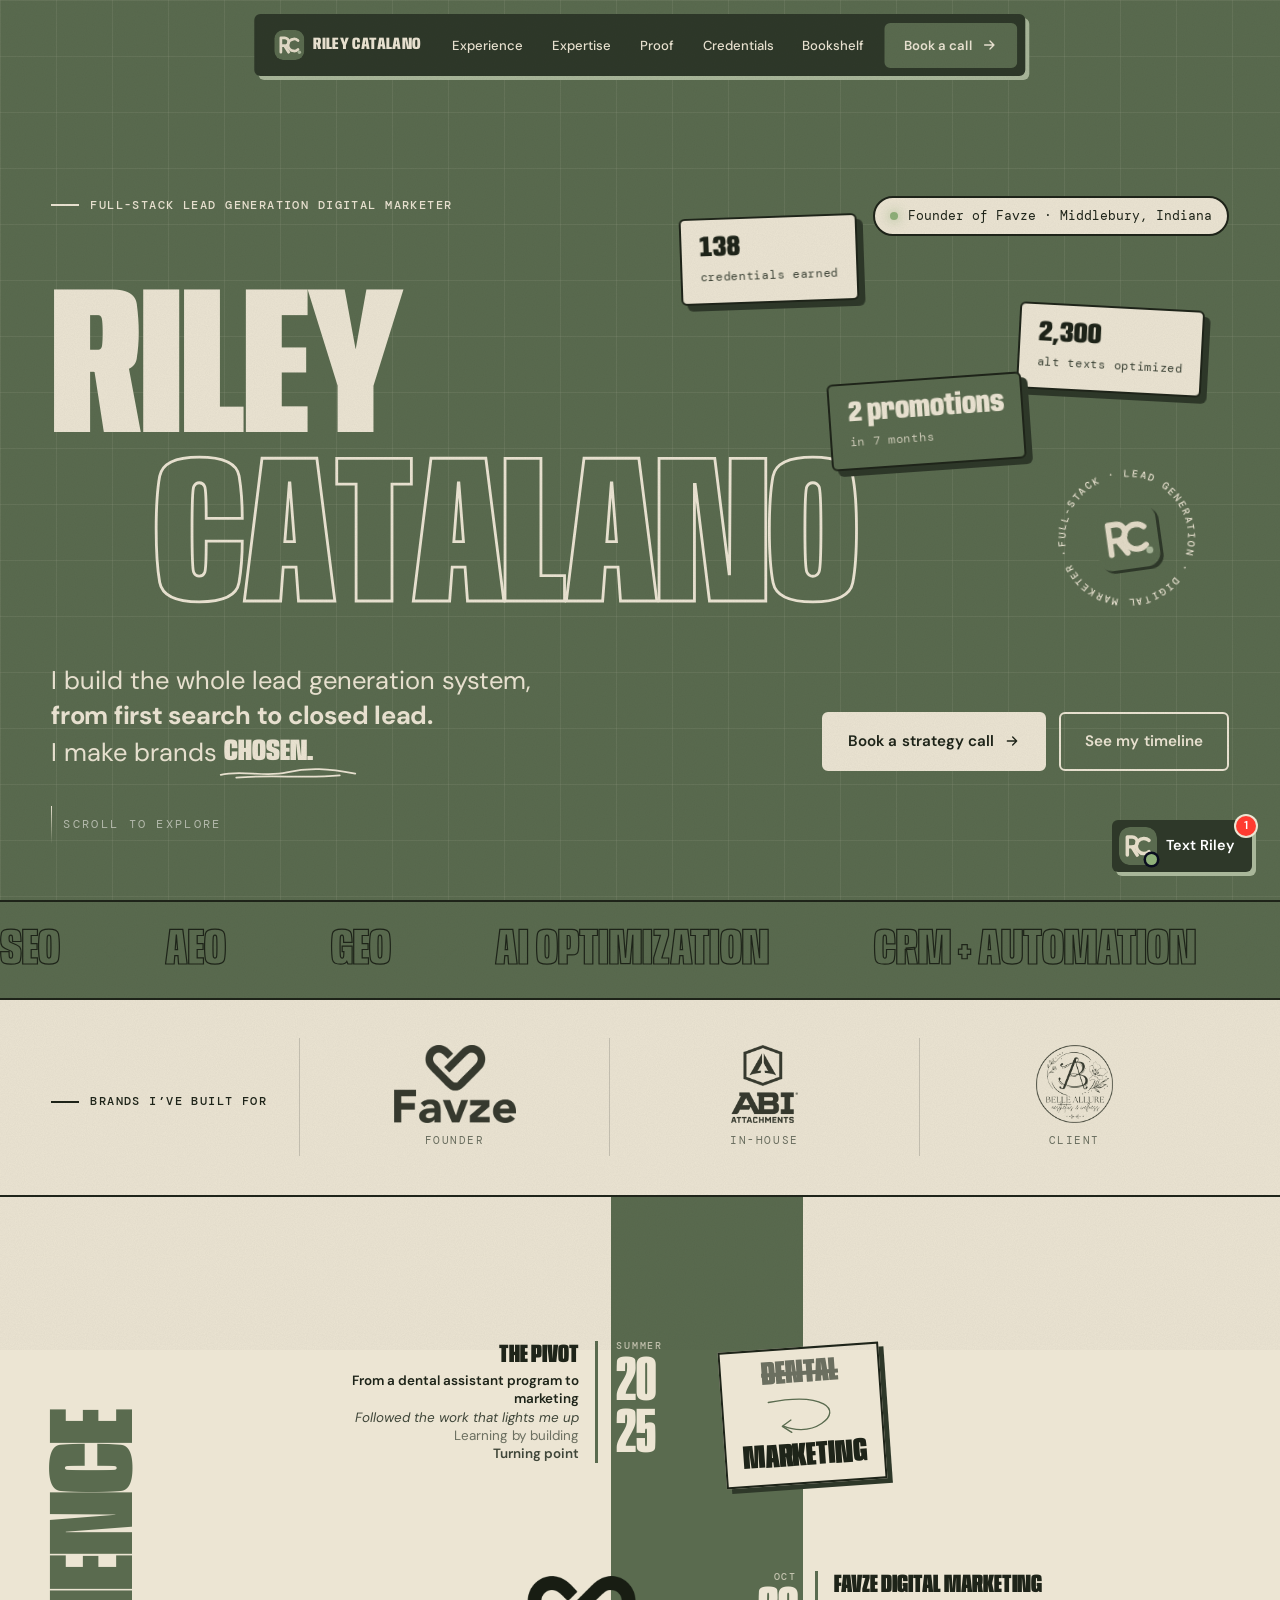
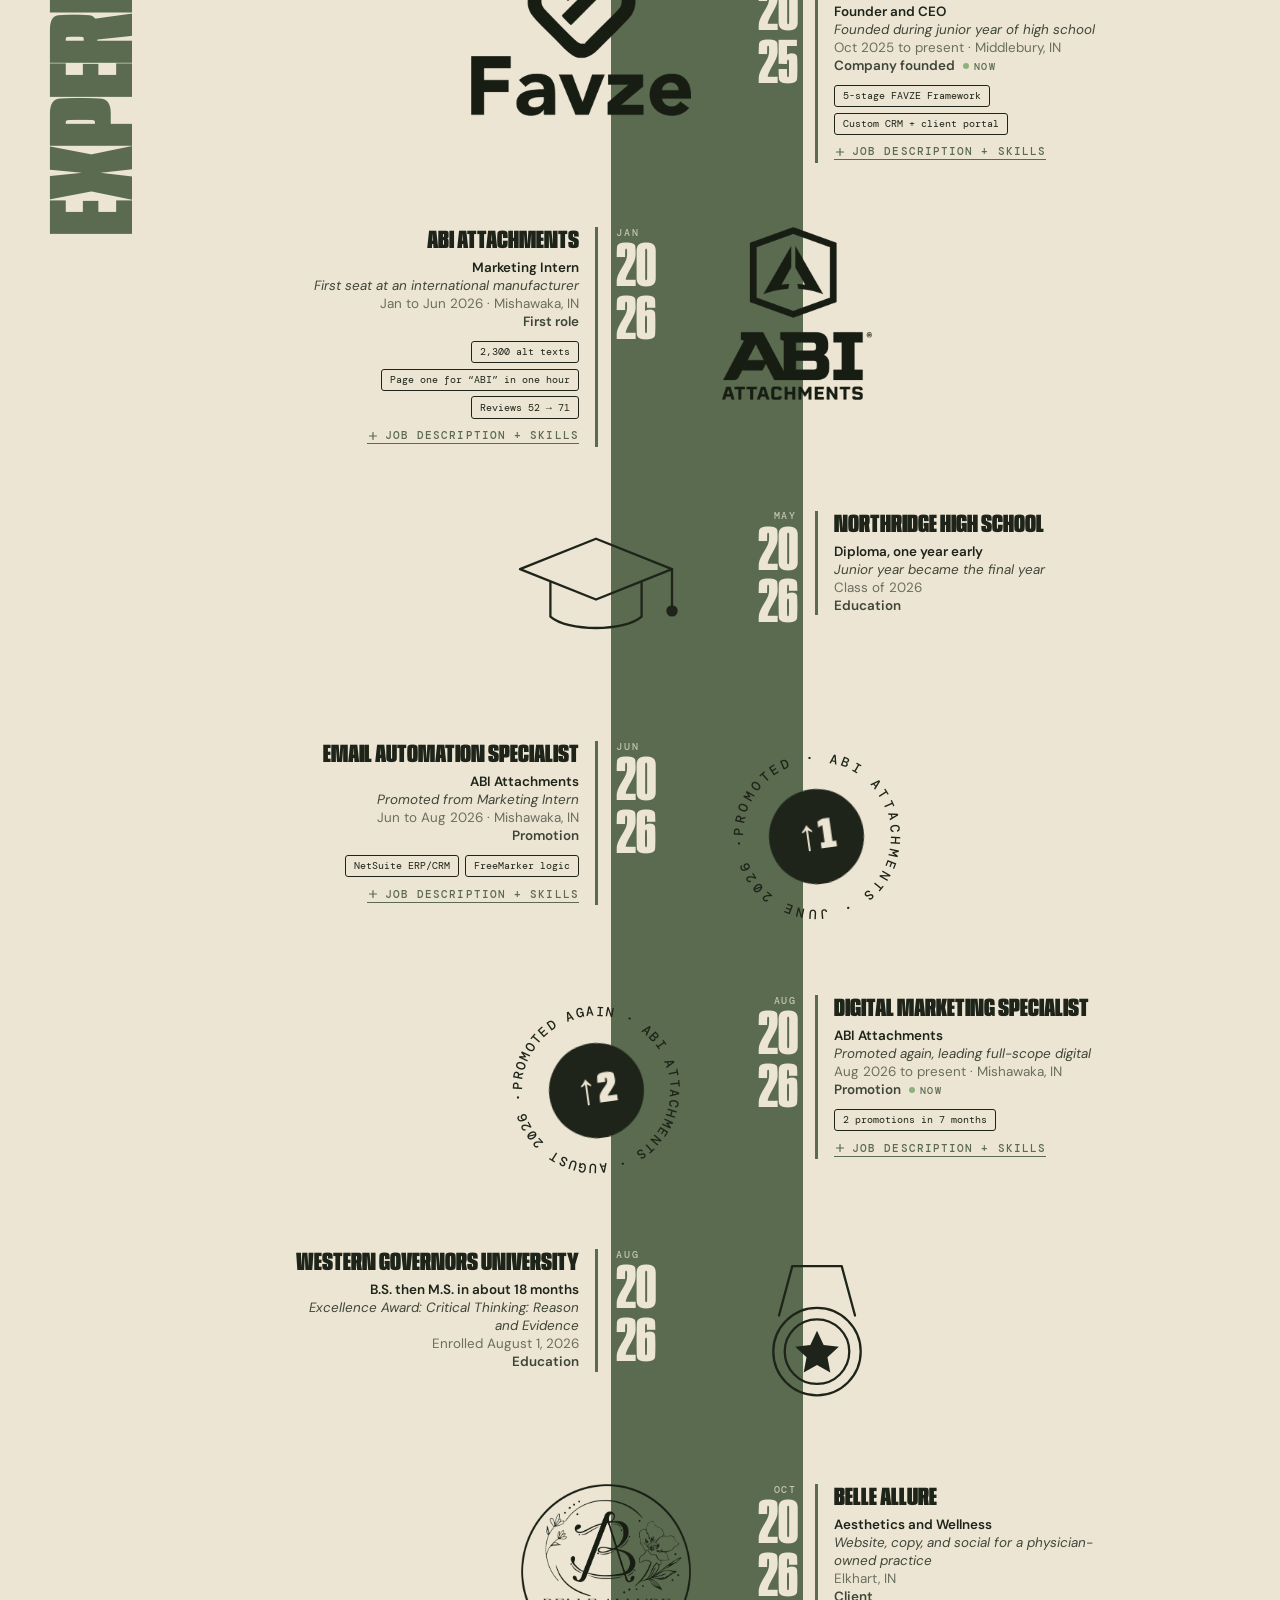
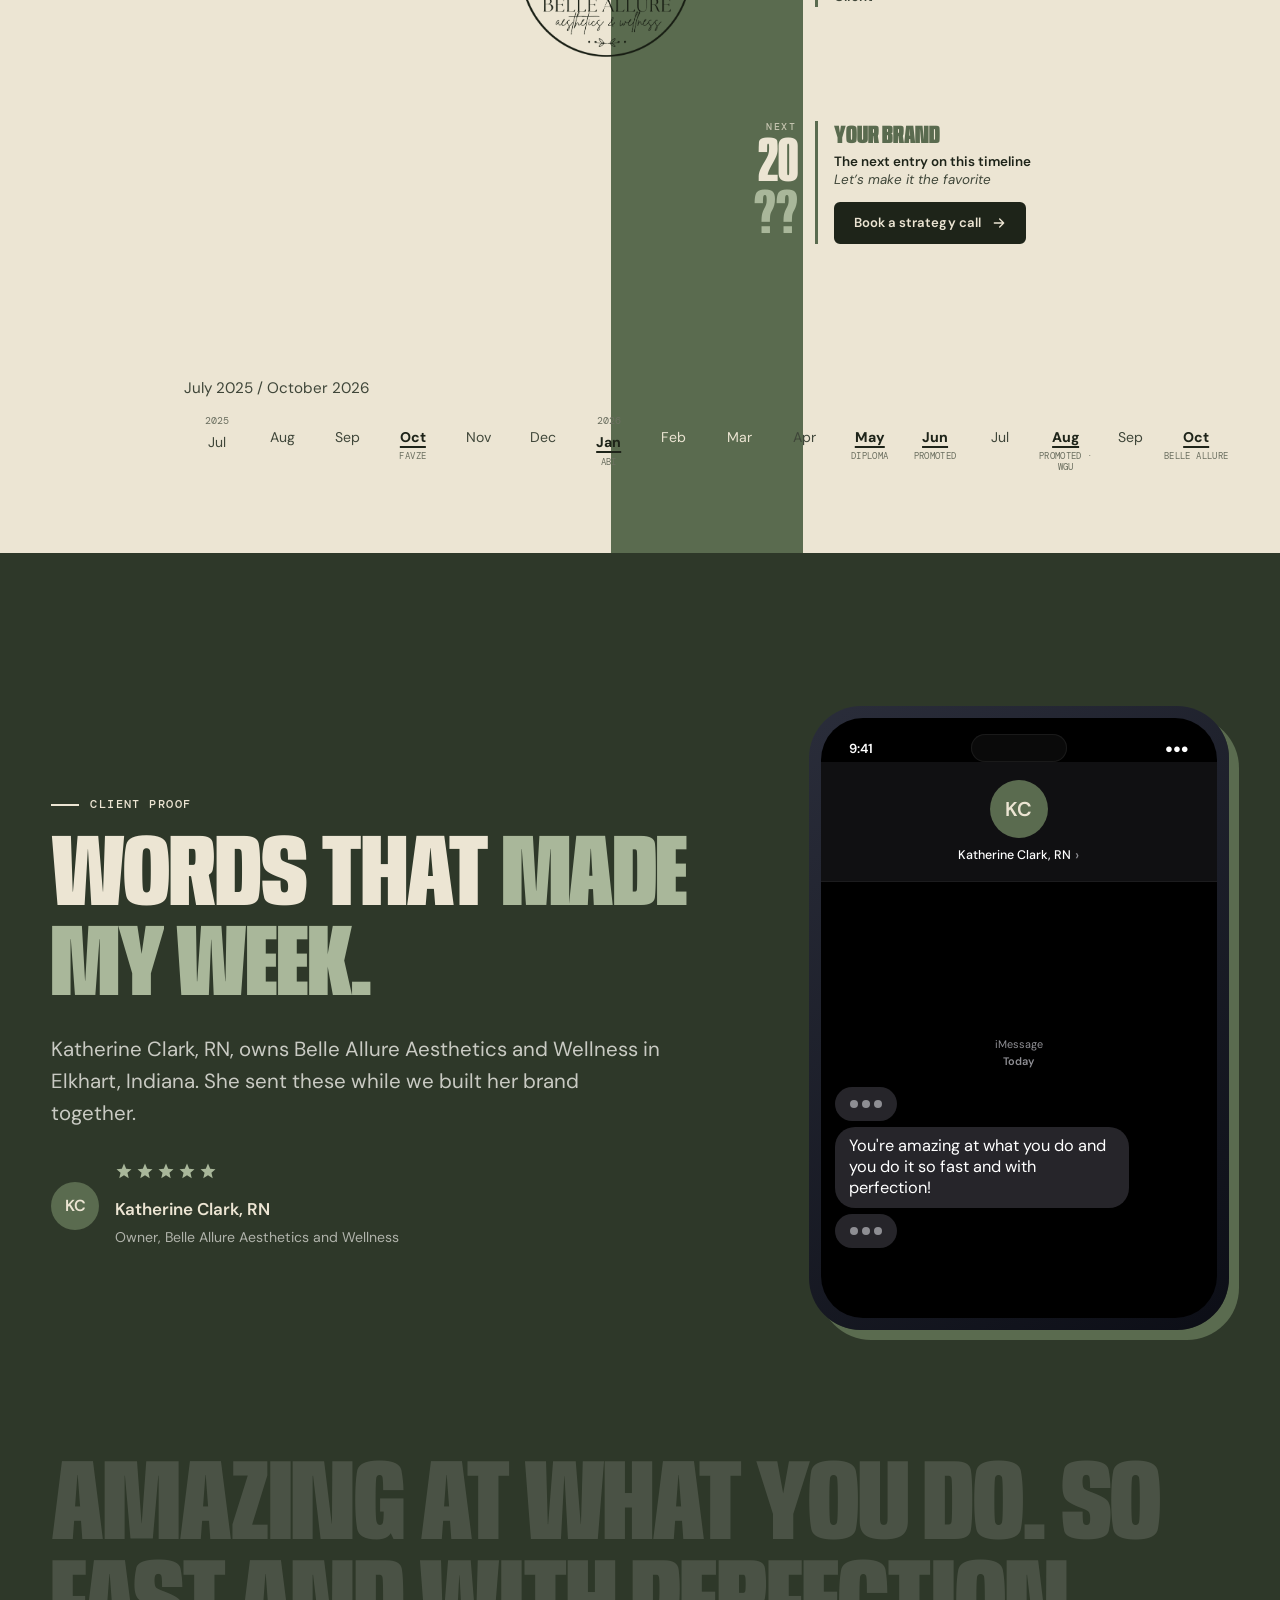
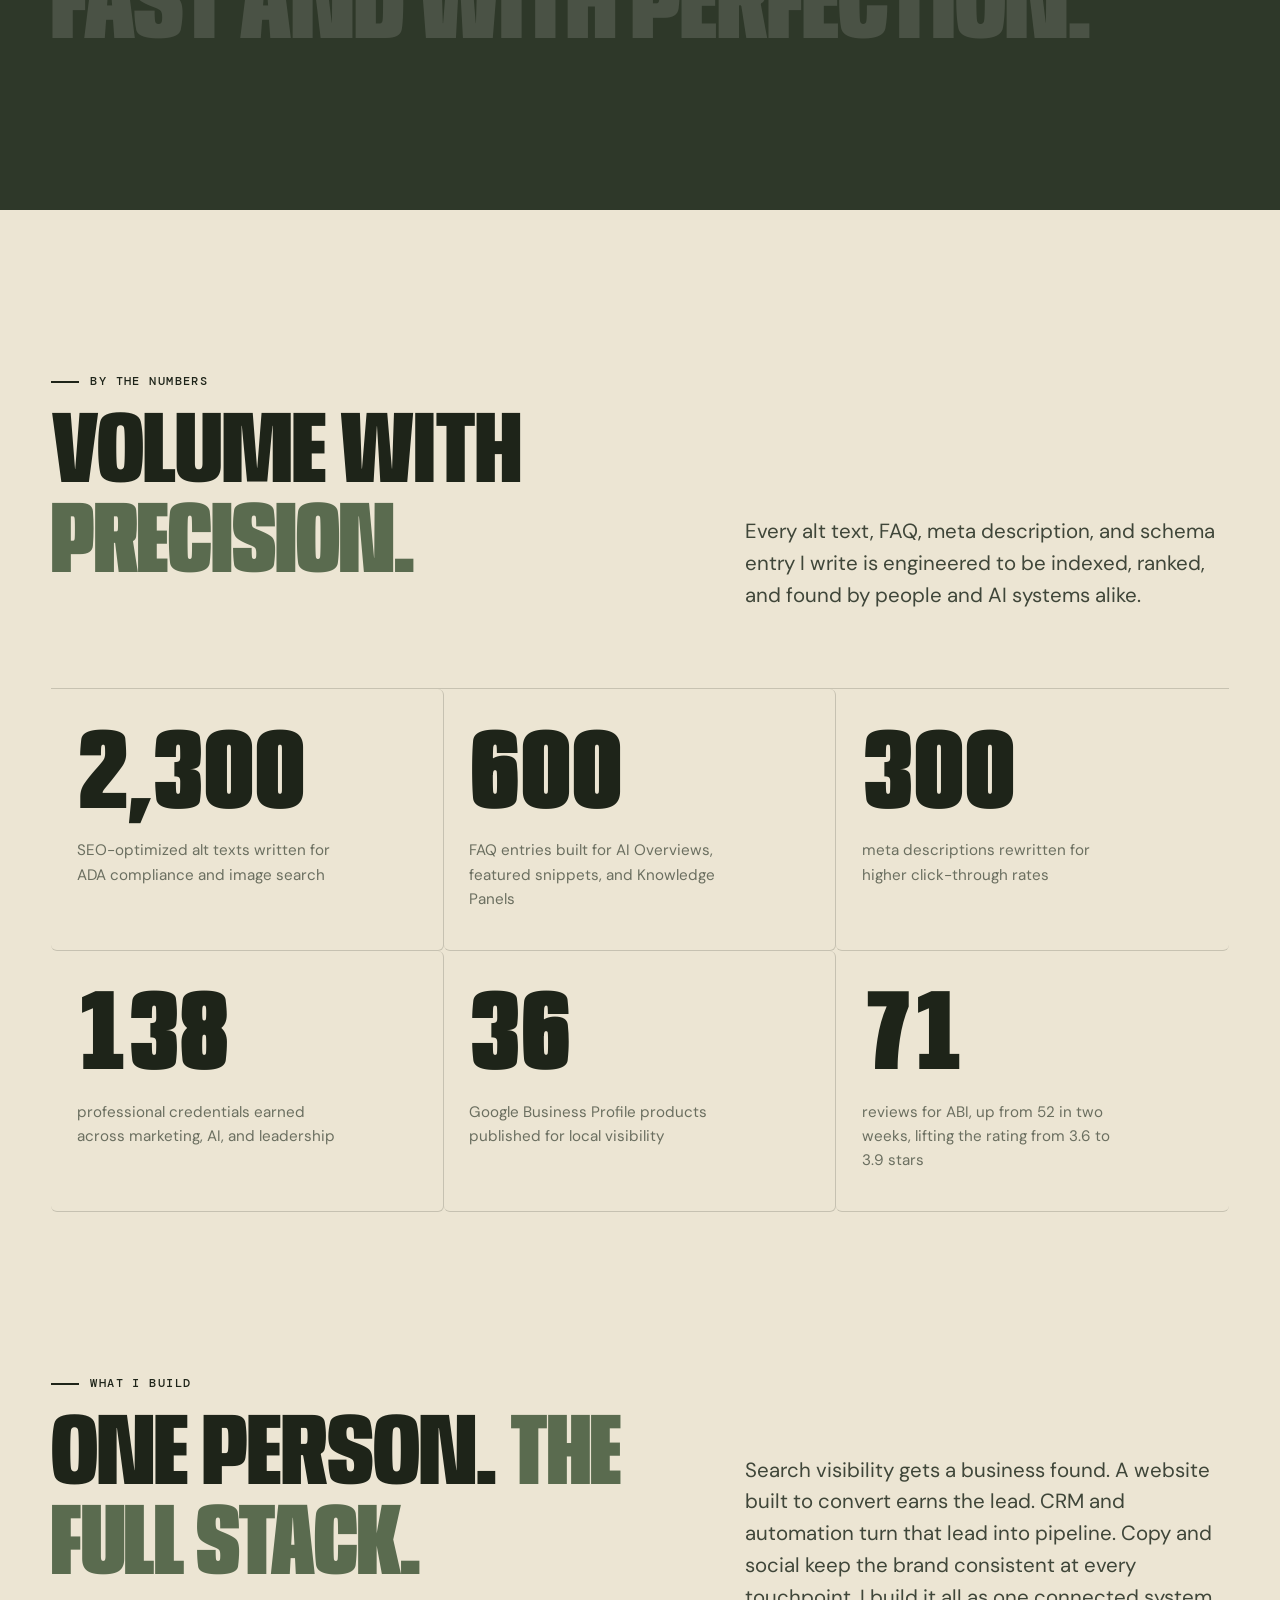
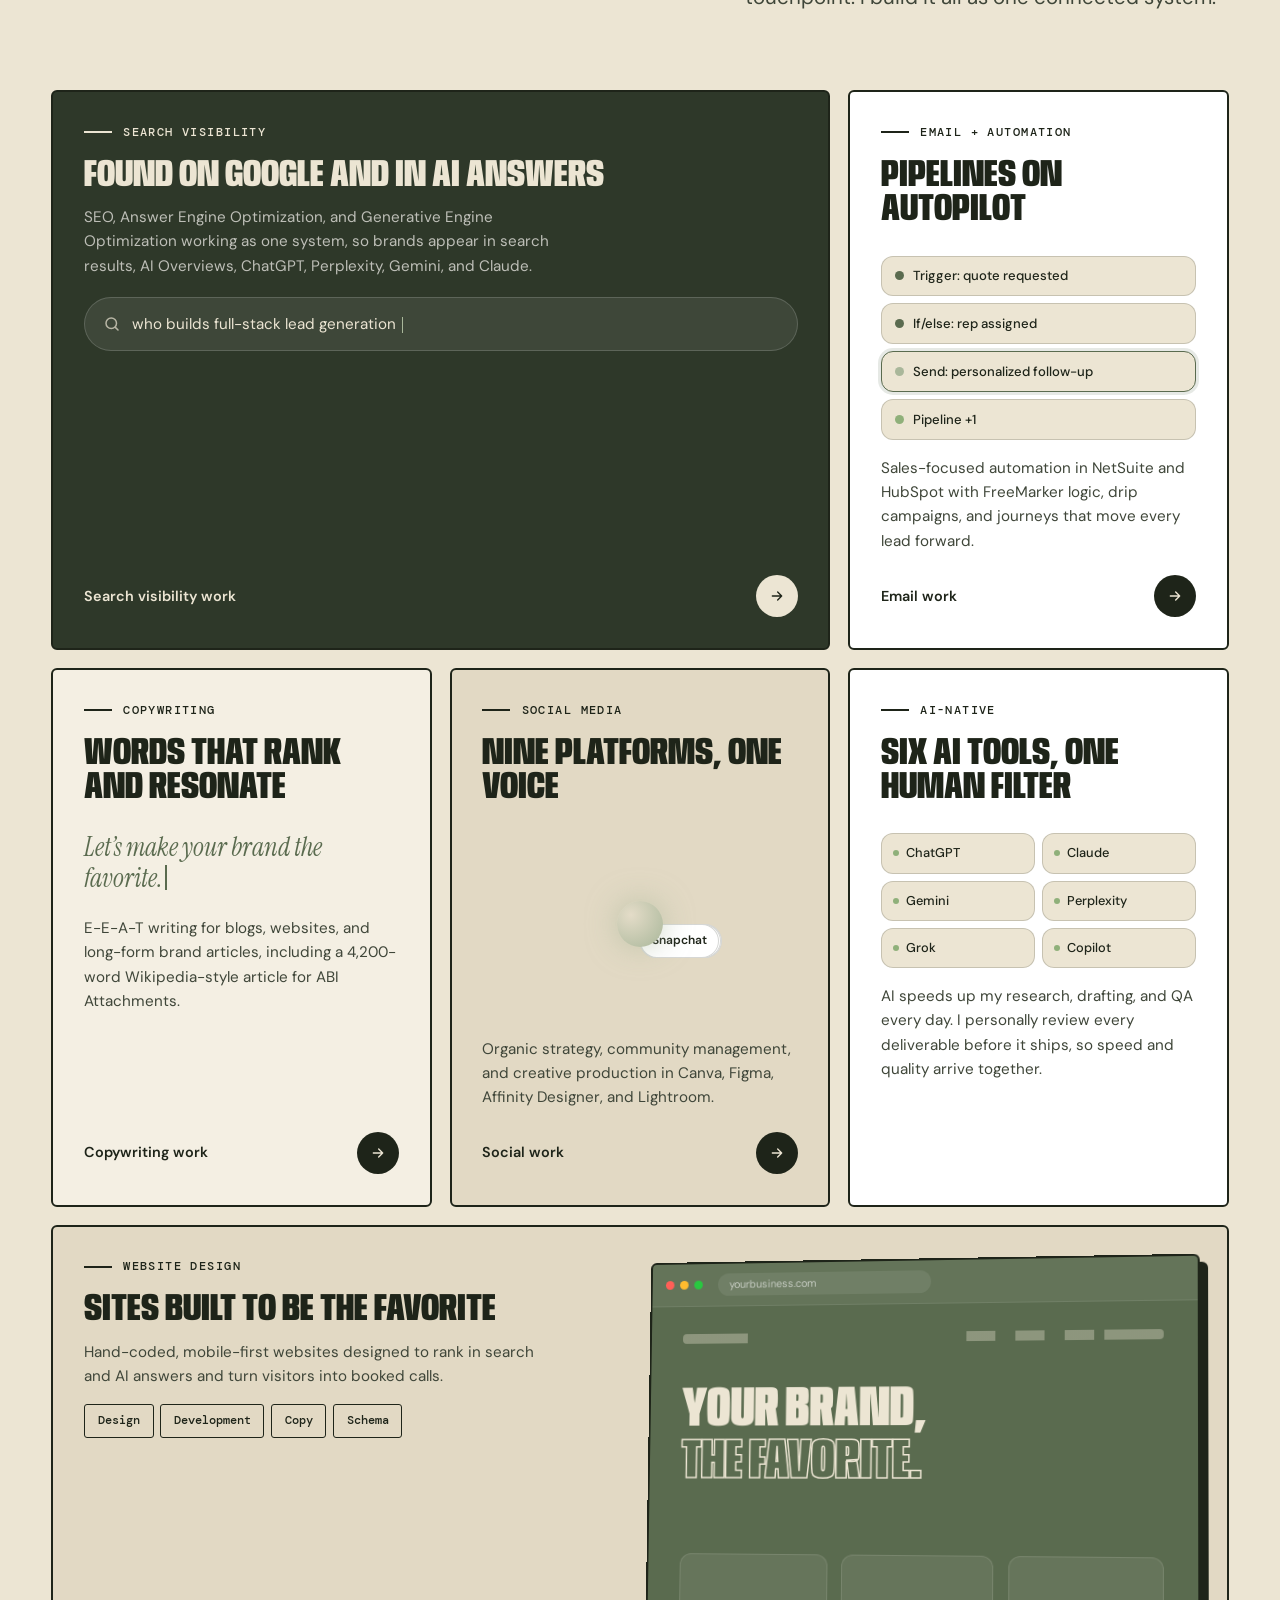
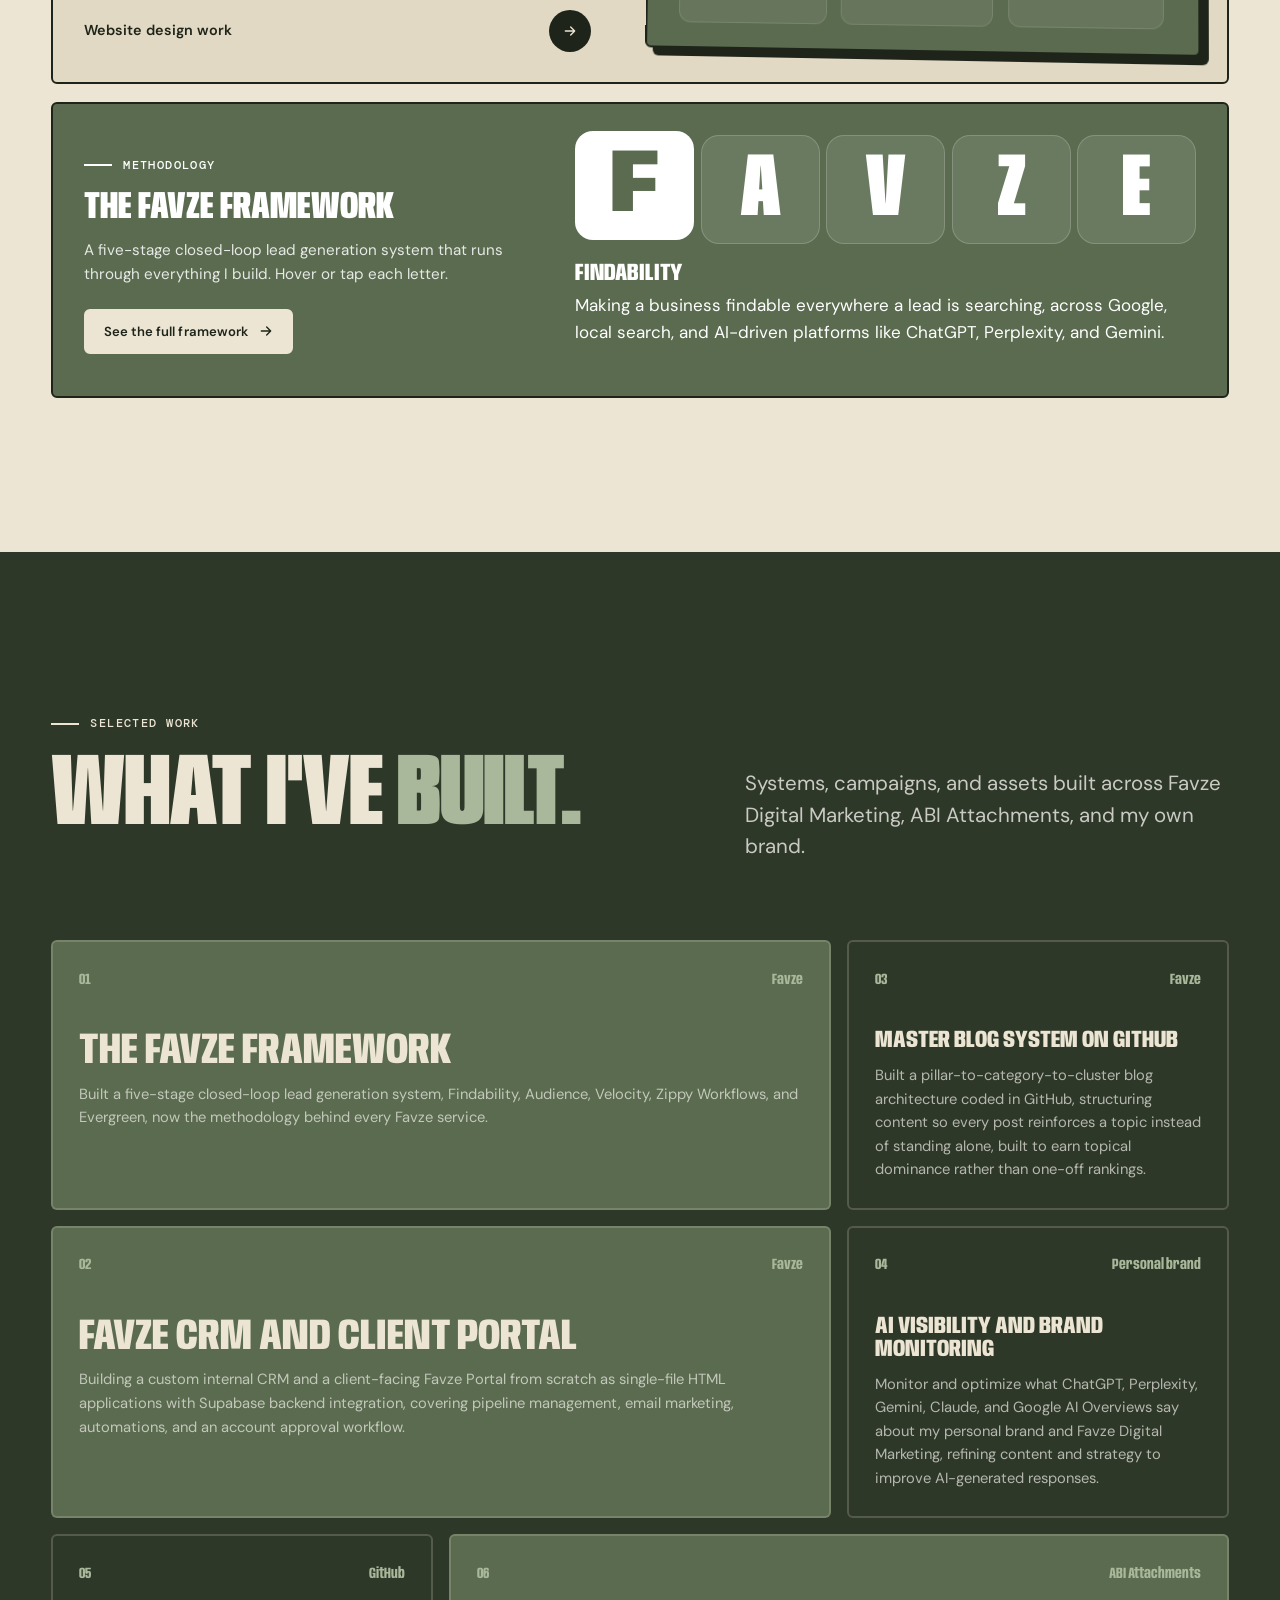
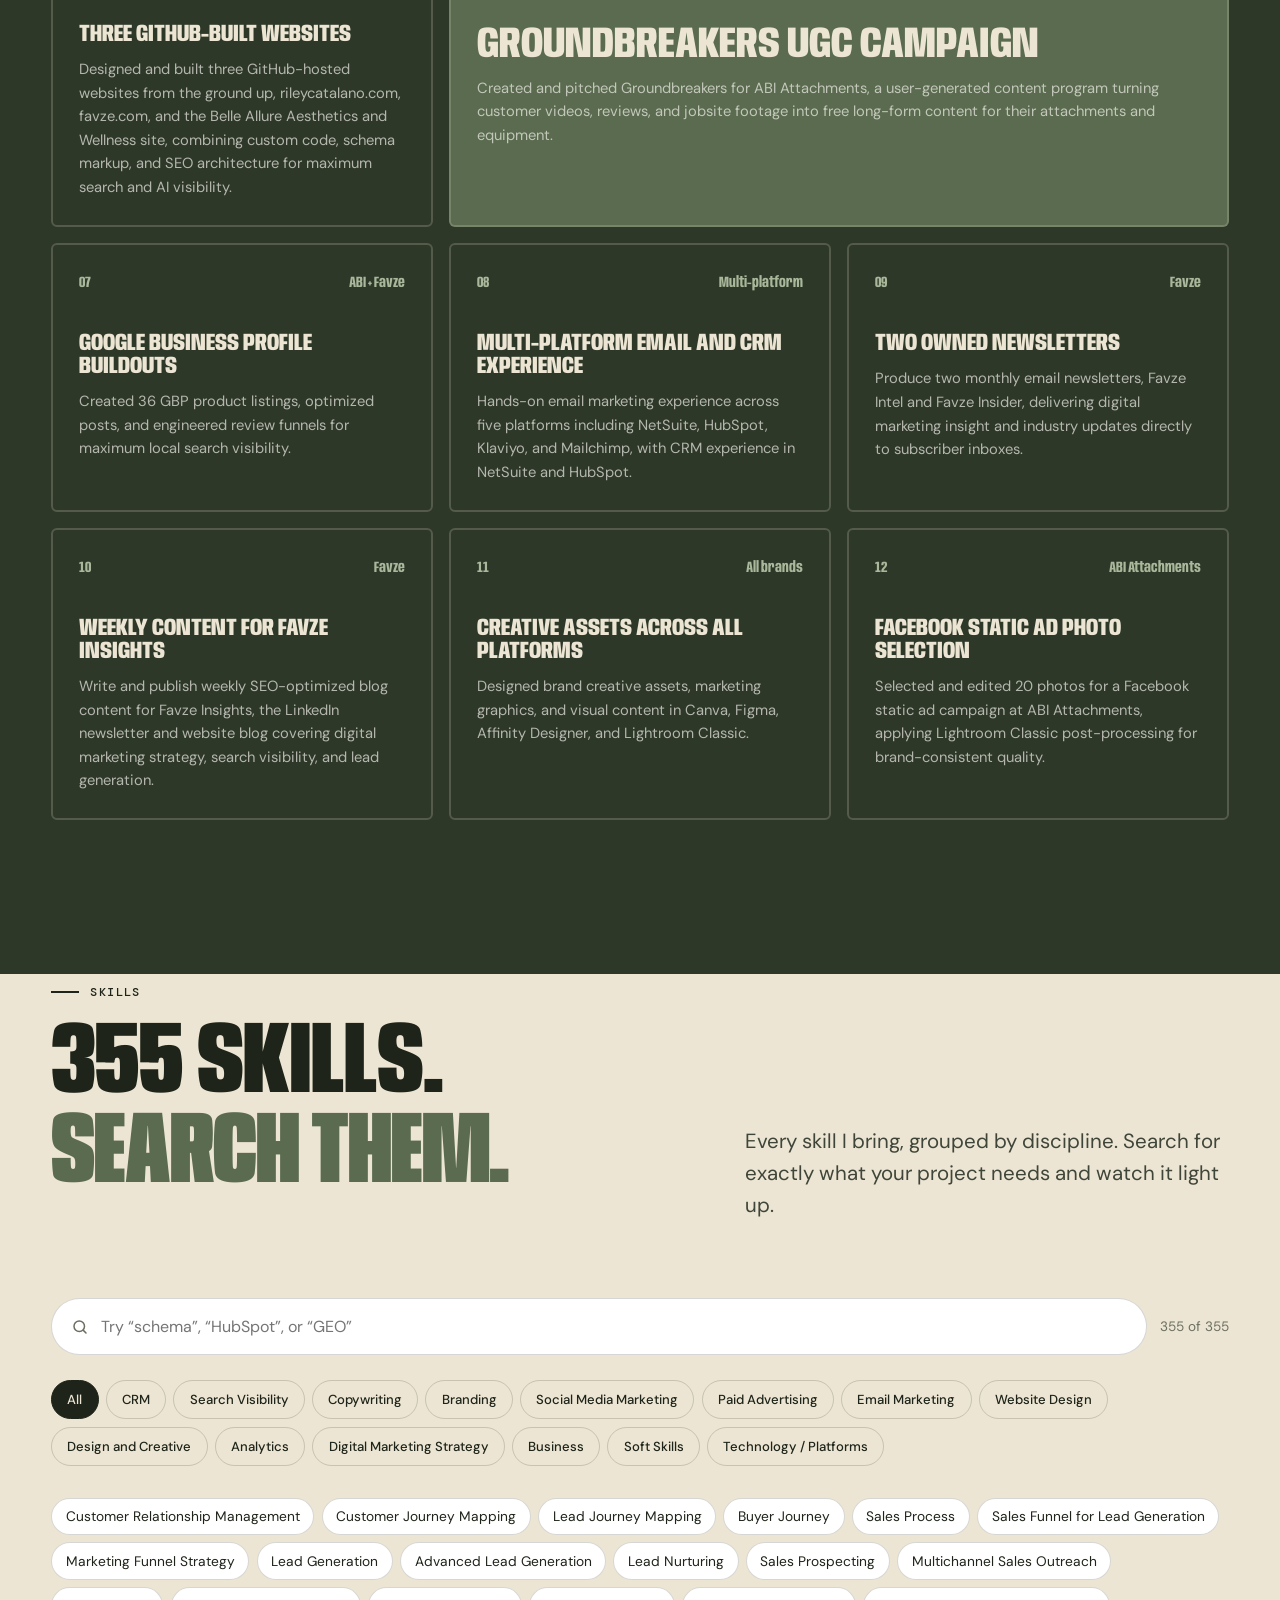
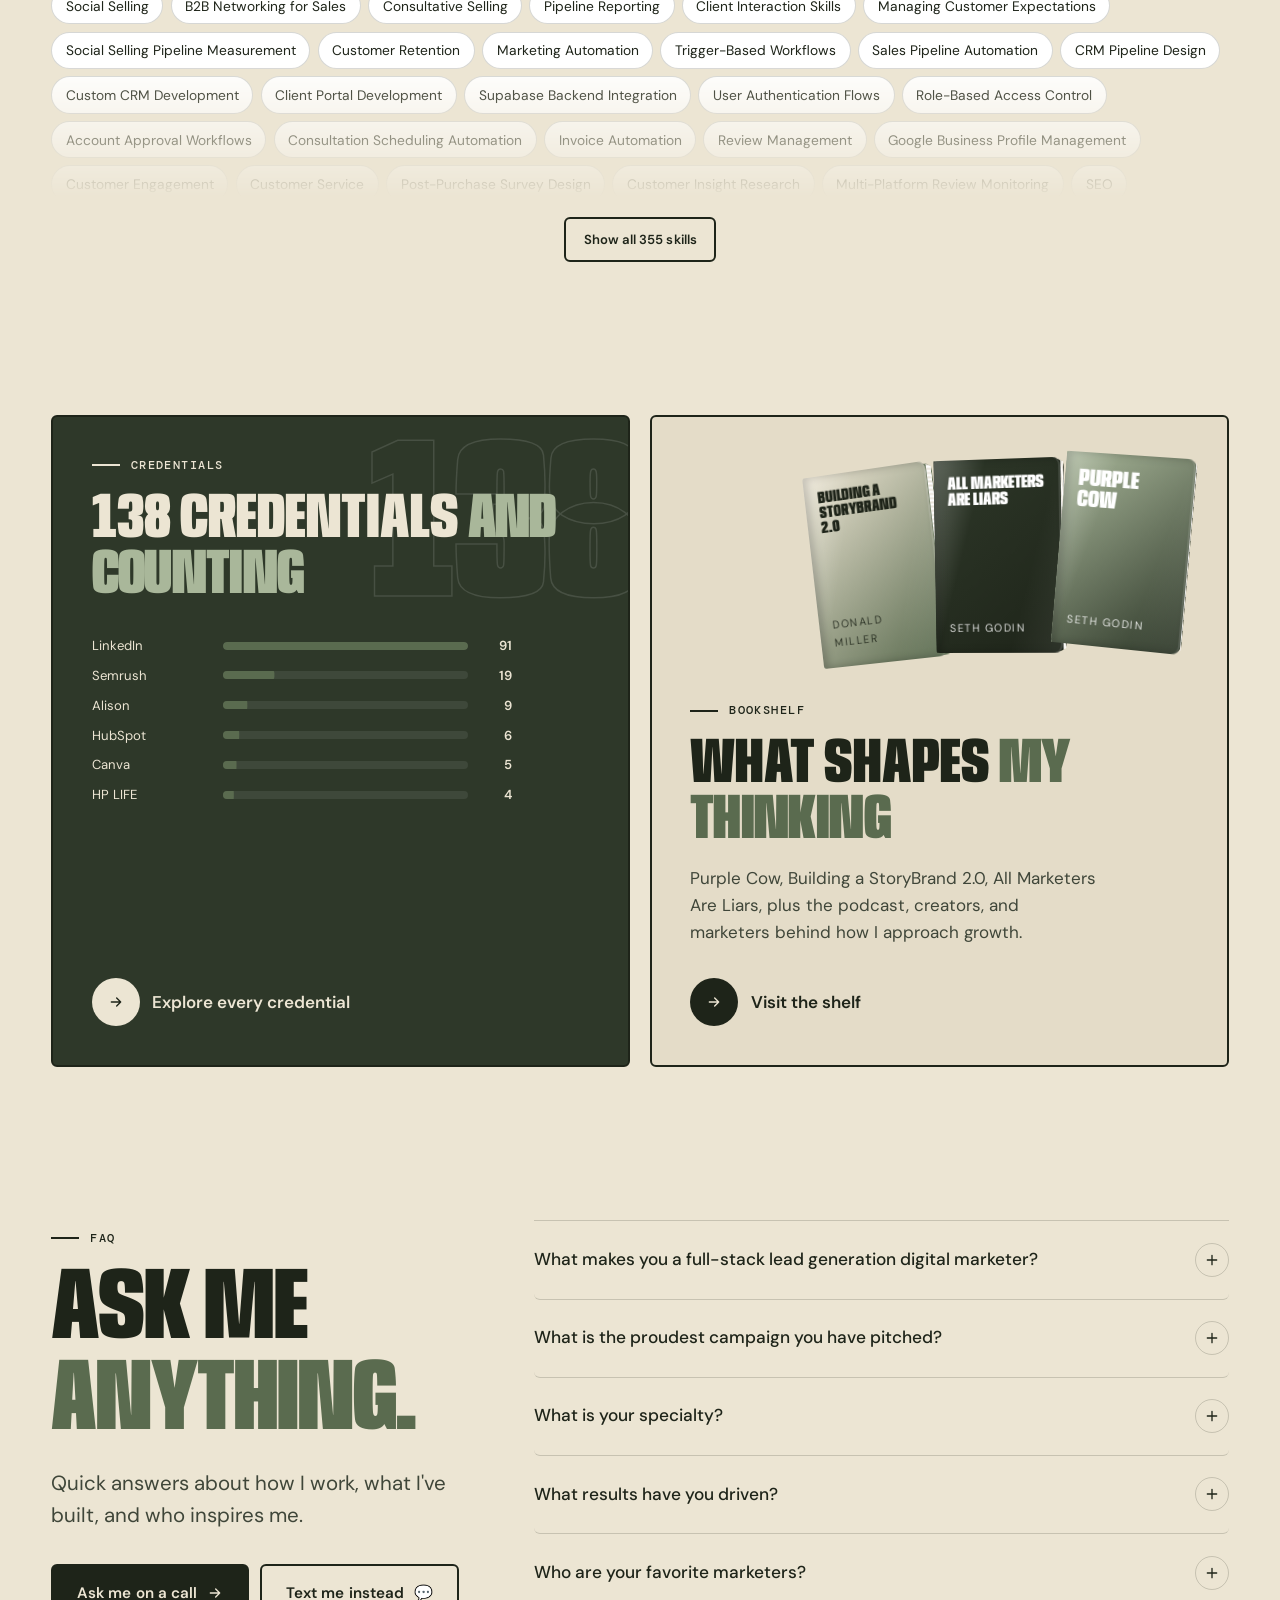
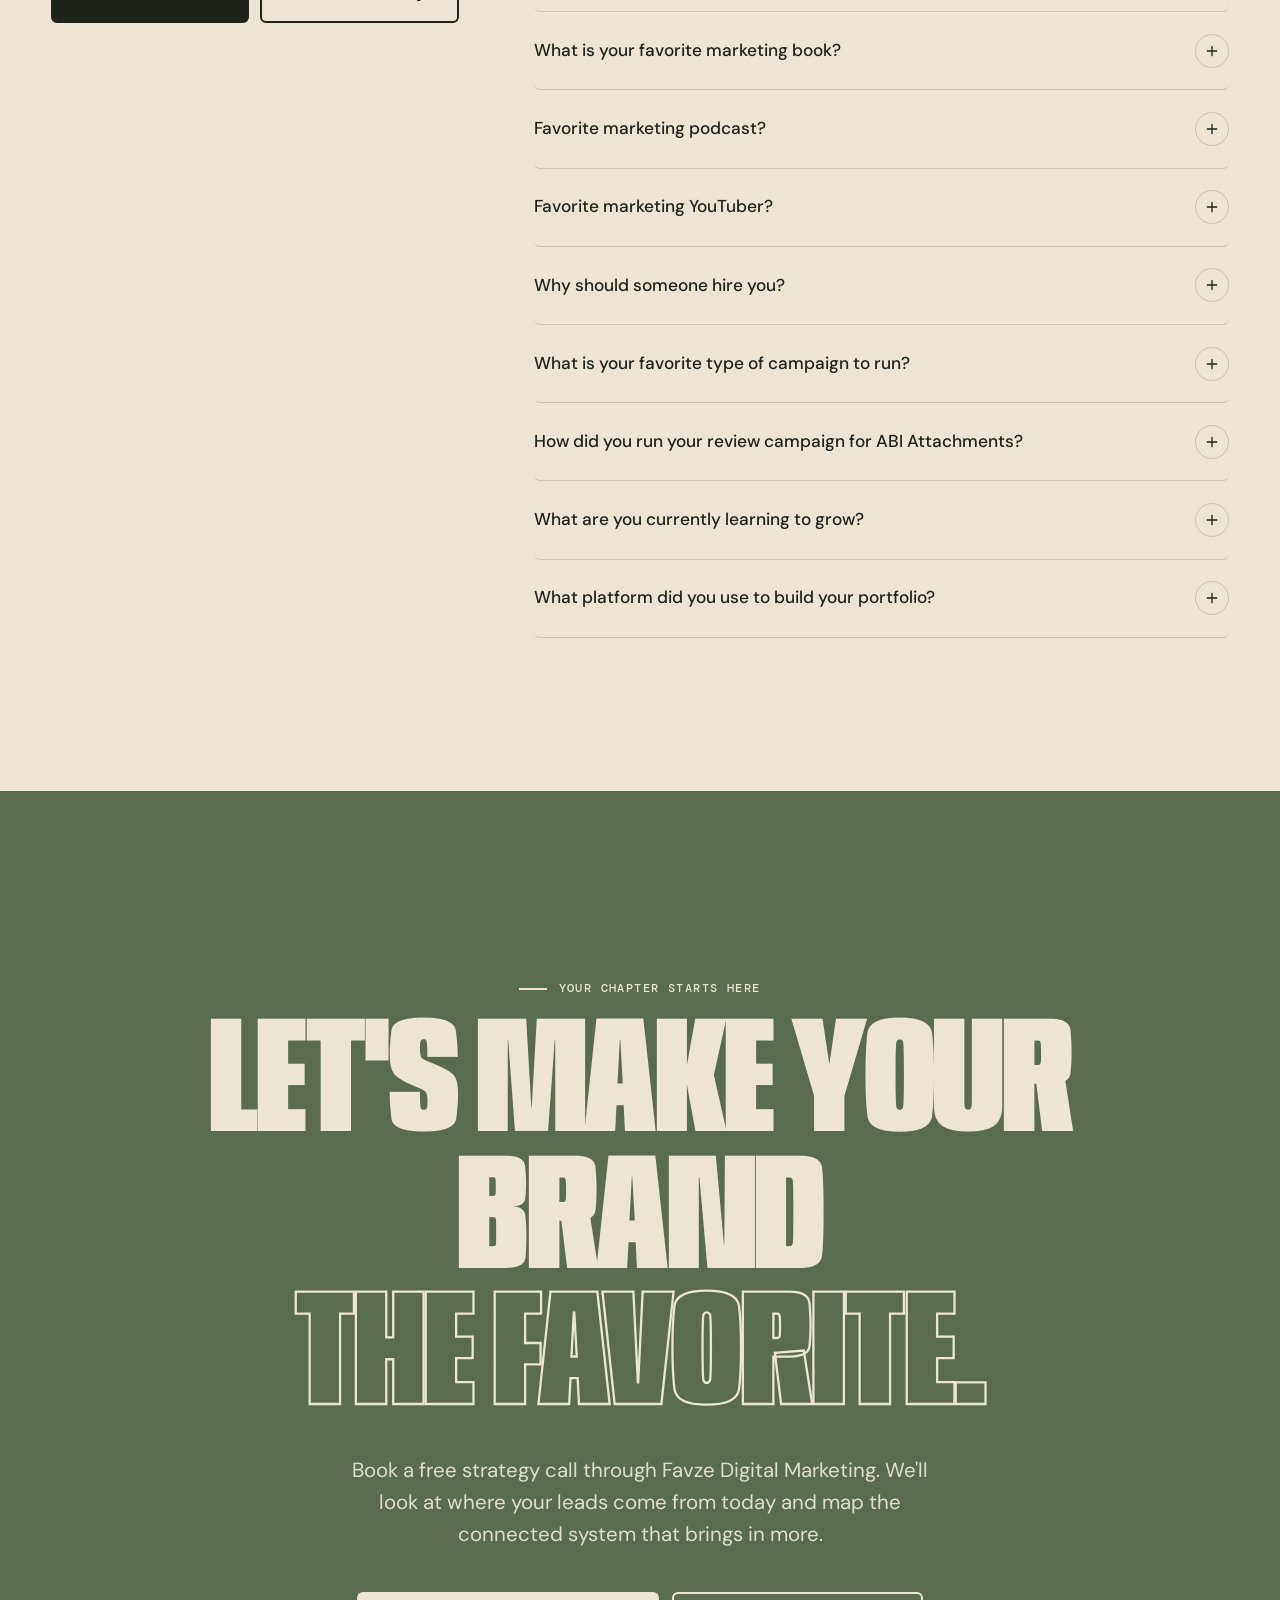
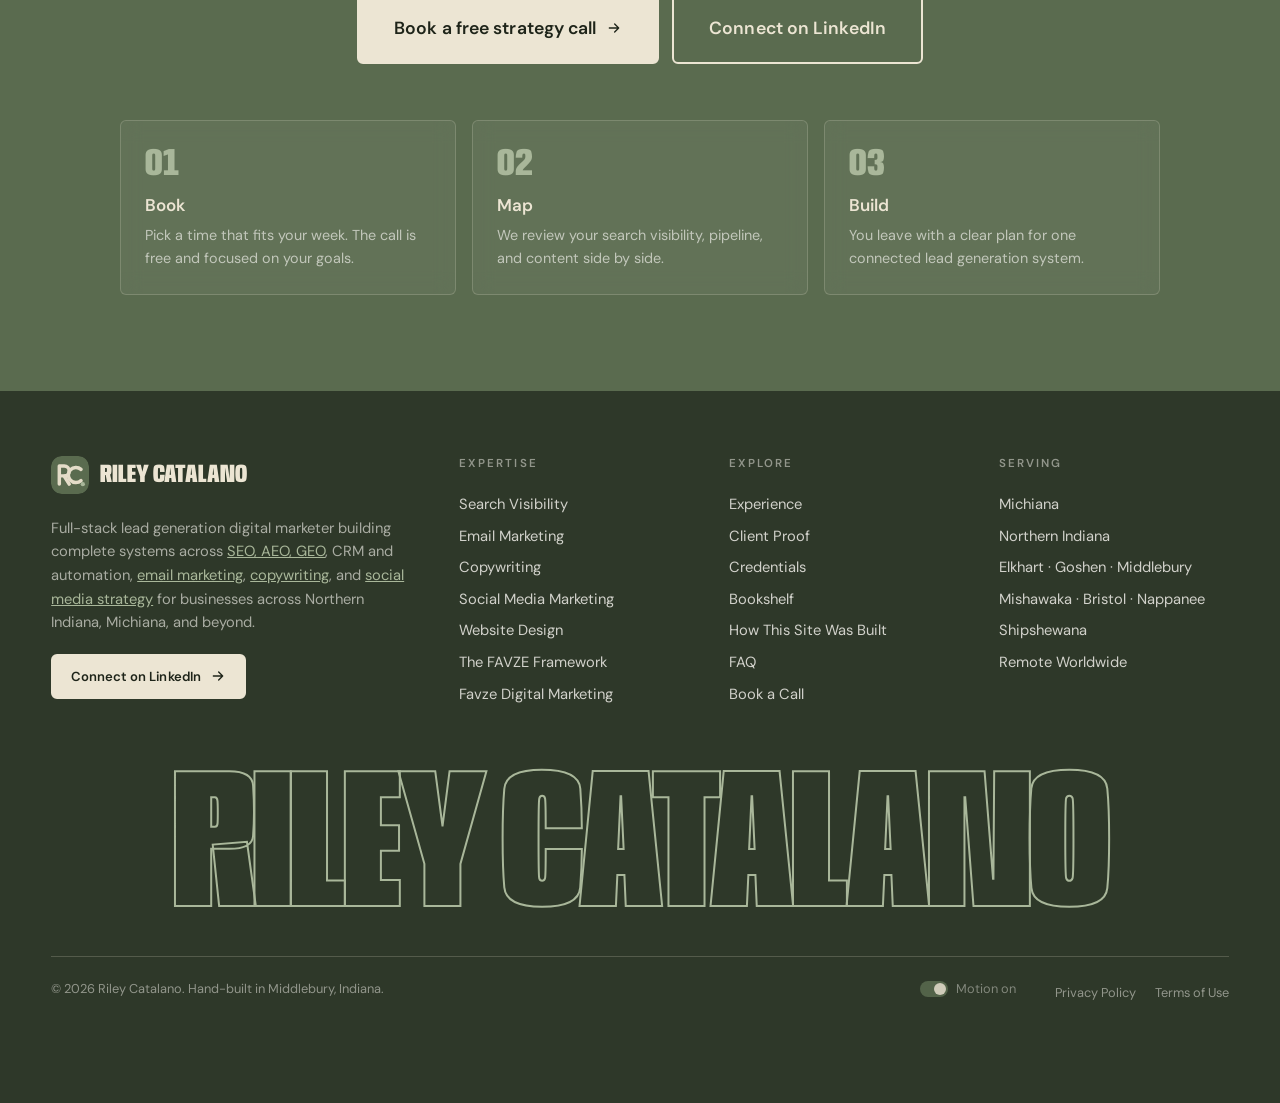
==== commit b21805a1: "Homepage bookshelf card shows all three books Co-Authored-By: Claude Opus 5.5 <noreply@anthropic.com" ====
--- a/index.html
+++ b/index.html
@@ -497,12 +497,10 @@
       <span class="go"><i><svg width="16" height="16" viewBox="0 0 24 24" fill="none" stroke="currentColor" stroke-width="2" stroke-linecap="round" stroke-linejoin="round" aria-hidden="true"><path d="M5 12h14M13 6l6 6-6 6"/></svg></i>Explore every credential</span>
     </a>
     <a href="/bookshelf" class="teaser teaser-books" data-reveal style="--d:.1s" data-cursor="Browse">
-      <div class="mini-shelf" aria-hidden="true">
-        <div class="book lift" style="--w:150px;--h:225px;--d:30px;--c1:#A9B79A;--c2:#2E3829"><div class="back"></div><div class="spine"></div><div class="pages"></div><div class="front"><span class="t" style="font-size:1.7rem">Purple<br>Cow</span><span class="a">Seth Godin</span></div></div>
-      </div>
+      <div class="mini-shelf fan" aria-hidden="true"><div class="book lift b1" style="--w:128px;--h:192px;--d:24px;--c1:#ECE5D3;--c2:#5A6B4F"><div class="back"></div><div class="spine"></div><div class="pages"></div><div class="front"><span class="t" style="font-size:1.05rem">Building a<br>StoryBrand 2.0</span><span class="a">Donald Miller</span></div></div><div class="book lift b2" style="--w:128px;--h:192px;--d:24px;--c1:#2E3829;--c2:#1E2419"><div class="back"></div><div class="spine"></div><div class="pages"></div><div class="front"><span class="t" style="font-size:1.15rem">All Marketers<br>Are Liars</span><span class="a">Seth Godin</span></div></div><div class="book lift b3" style="--w:128px;--h:192px;--d:24px;--c1:#A9B79A;--c2:#2E3829"><div class="back"></div><div class="spine"></div><div class="pages"></div><div class="front"><span class="t" style="font-size:1.5rem">Purple<br>Cow</span><span class="a">Seth Godin</span></div></div></div>
       <span class="eyebrow">Bookshelf</span>
       <h3>What shapes <em>my thinking</em></h3>
-      <p style="max-width:34ch;color:var(--ink-2)">The book, podcast, creators, and marketers behind how I approach growth, messaging, and standing out.</p>
+      <p style="max-width:34ch;color:var(--ink-2)">Purple Cow, Building a StoryBrand 2.0, All Marketers Are Liars, plus the podcast, creators, and marketers behind how I approach growth.</p>
       <span class="go" style="margin-top:auto;padding-top:2rem"><i><svg width="16" height="16" viewBox="0 0 24 24" fill="none" stroke="currentColor" stroke-width="2" stroke-linecap="round" stroke-linejoin="round" aria-hidden="true"><path d="M5 12h14M13 6l6 6-6 6"/></svg></i>Visit the shelf</span>
     </a>
   </div>
--- a/assets/css/site.css
+++ b/assets/css/site.css
@@ -1476,3 +1476,23 @@
 .shelf-copy .lessons{gap:.2rem}
 @media (max-width:1000px){.shelf-row{grid-template-columns:1fr}}
 @media (max-width:560px){.shelf-item{grid-template-columns:1fr}.shelf-cover{justify-self:center}}
+/* Homepage bookshelf teaser: fanned stack of three books */
+.mini-shelf.fan{position:absolute;top:clamp(1.4rem,3vw,2.4rem);right:clamp(1.2rem,3vw,2.4rem);width:300px;height:230px;perspective:1200px;pointer-events:none}
+.mini-shelf.fan .book{position:absolute;top:0;transition:transform .7s var(--ease)}
+.mini-shelf.fan .b1{right:150px;transform:rotateY(-22deg) rotateZ(-7deg) translateY(16px)}
+.mini-shelf.fan .b2{right:75px;transform:rotateY(-22deg) rotateZ(-1deg) translateY(4px)}
+.mini-shelf.fan .b3{right:0;transform:rotateY(-22deg) rotateZ(5deg)}
+.mini-shelf.fan .b1 .front{color:var(--ink)}
+.teaser-books:hover .fan .b1{transform:rotateY(-10deg) rotateZ(-11deg) translate(-14px,6px)}
+.teaser-books:hover .fan .b2{transform:rotateY(-10deg) rotateZ(-2deg) translateY(-10px)}
+.teaser-books:hover .fan .b3{transform:rotateY(-10deg) rotateZ(8deg) translate(10px,4px)}
+@media (max-width:600px){.mini-shelf.fan{transform:scale(.72);transform-origin:top right}}
+.mini-shelf.fan{position:relative!important;top:auto!important;right:auto!important;bottom:auto!important;z-index:0;align-self:flex-end;width:330px;height:220px;margin:0 0 1.6rem;transform:none}
+.mini-shelf.fan .b1{right:170px;transform:rotateY(-12deg) rotateZ(-7deg) translateY(14px)}
+.mini-shelf.fan .b2{right:85px;transform:rotateY(-12deg) rotateZ(-1deg) translateY(4px)}
+.mini-shelf.fan .b3{right:0;transform:rotateY(-12deg) rotateZ(5deg)}
+.mini-shelf.fan .front{overflow:hidden}
+@media (max-width:600px){.mini-shelf.fan{align-self:center;width:300px;height:200px;margin:0 0 1rem;transform:scale(.86);transform-origin:top center}.mini-shelf.fan .b1{right:150px}.mini-shelf.fan .b2{right:75px}}
+.mini-shelf.fan{width:400px}
+.mini-shelf.fan .b1{right:248px}.mini-shelf.fan .b2{right:124px}
+@media (max-width:600px){.mini-shelf.fan{width:400px;transform:scale(.72);margin:0 0 -2.6rem;align-self:center}.mini-shelf.fan .b1{right:248px}.mini-shelf.fan .b2{right:124px}}
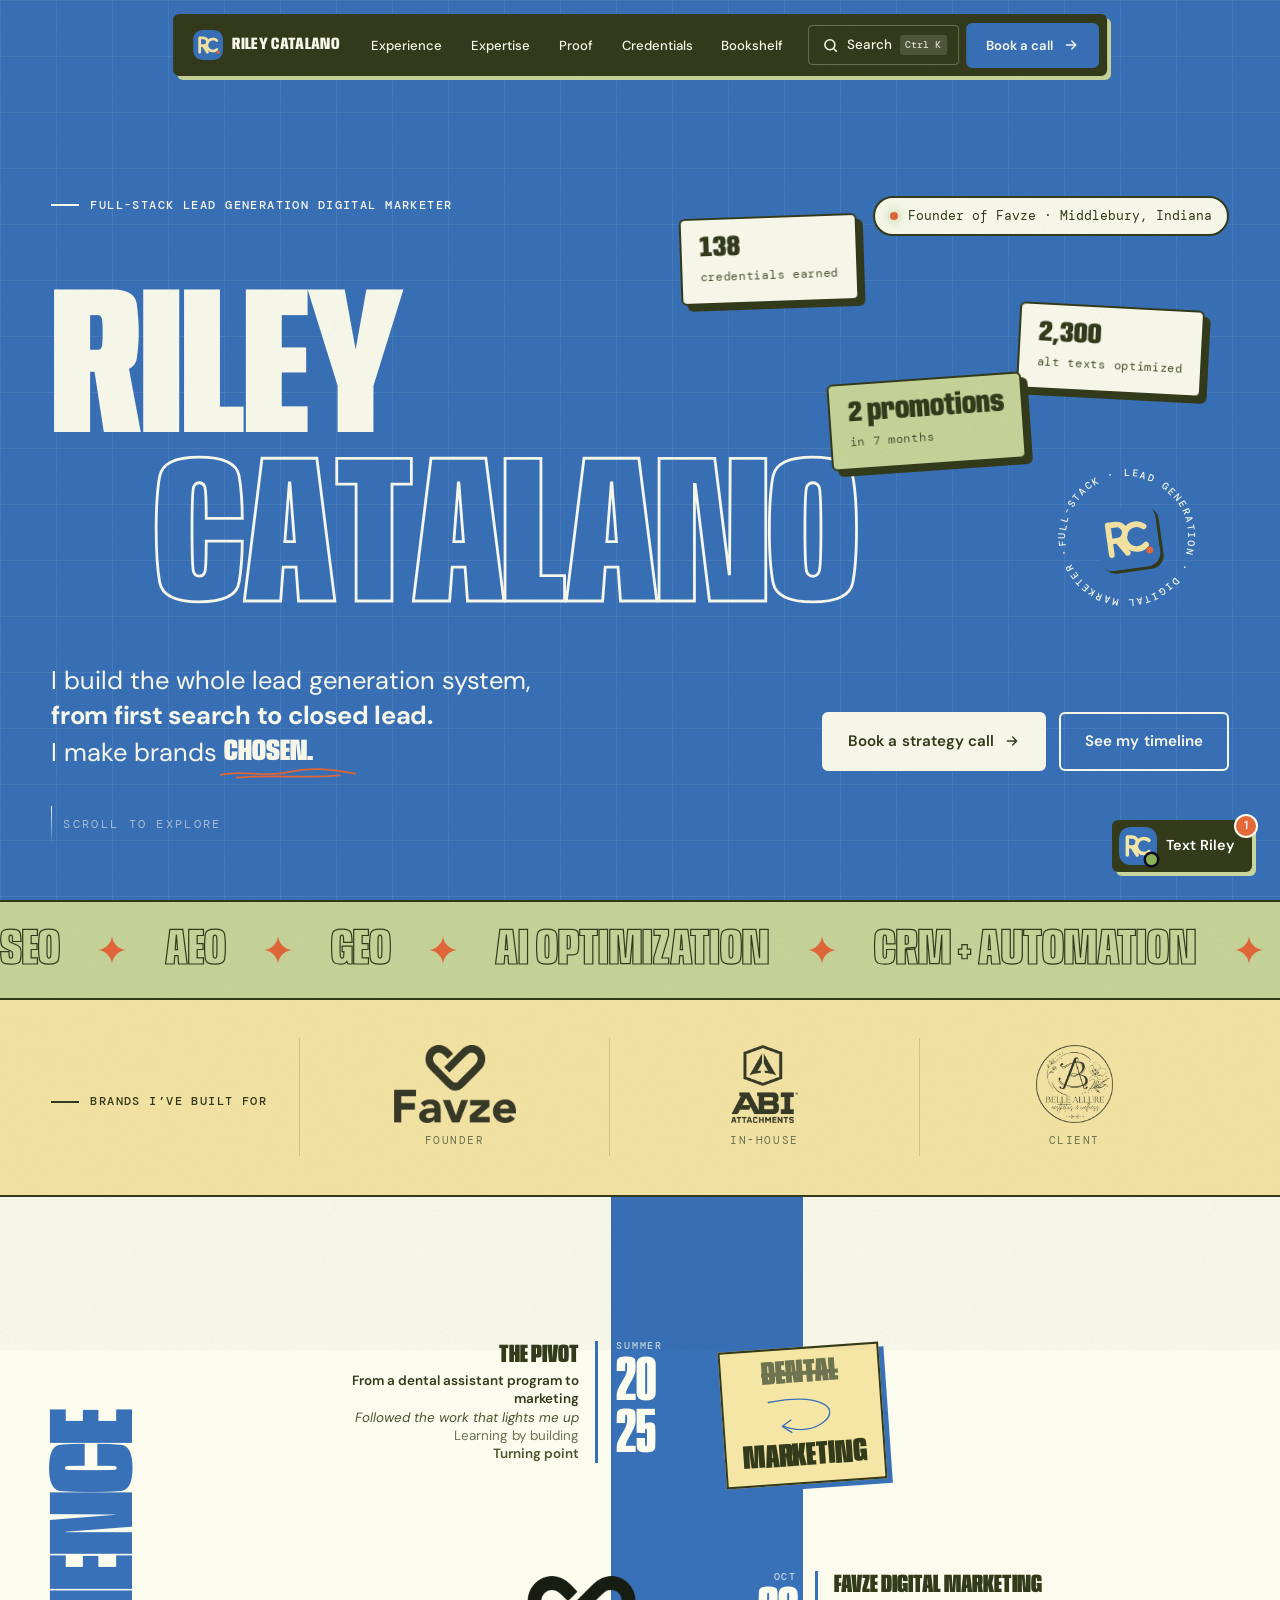
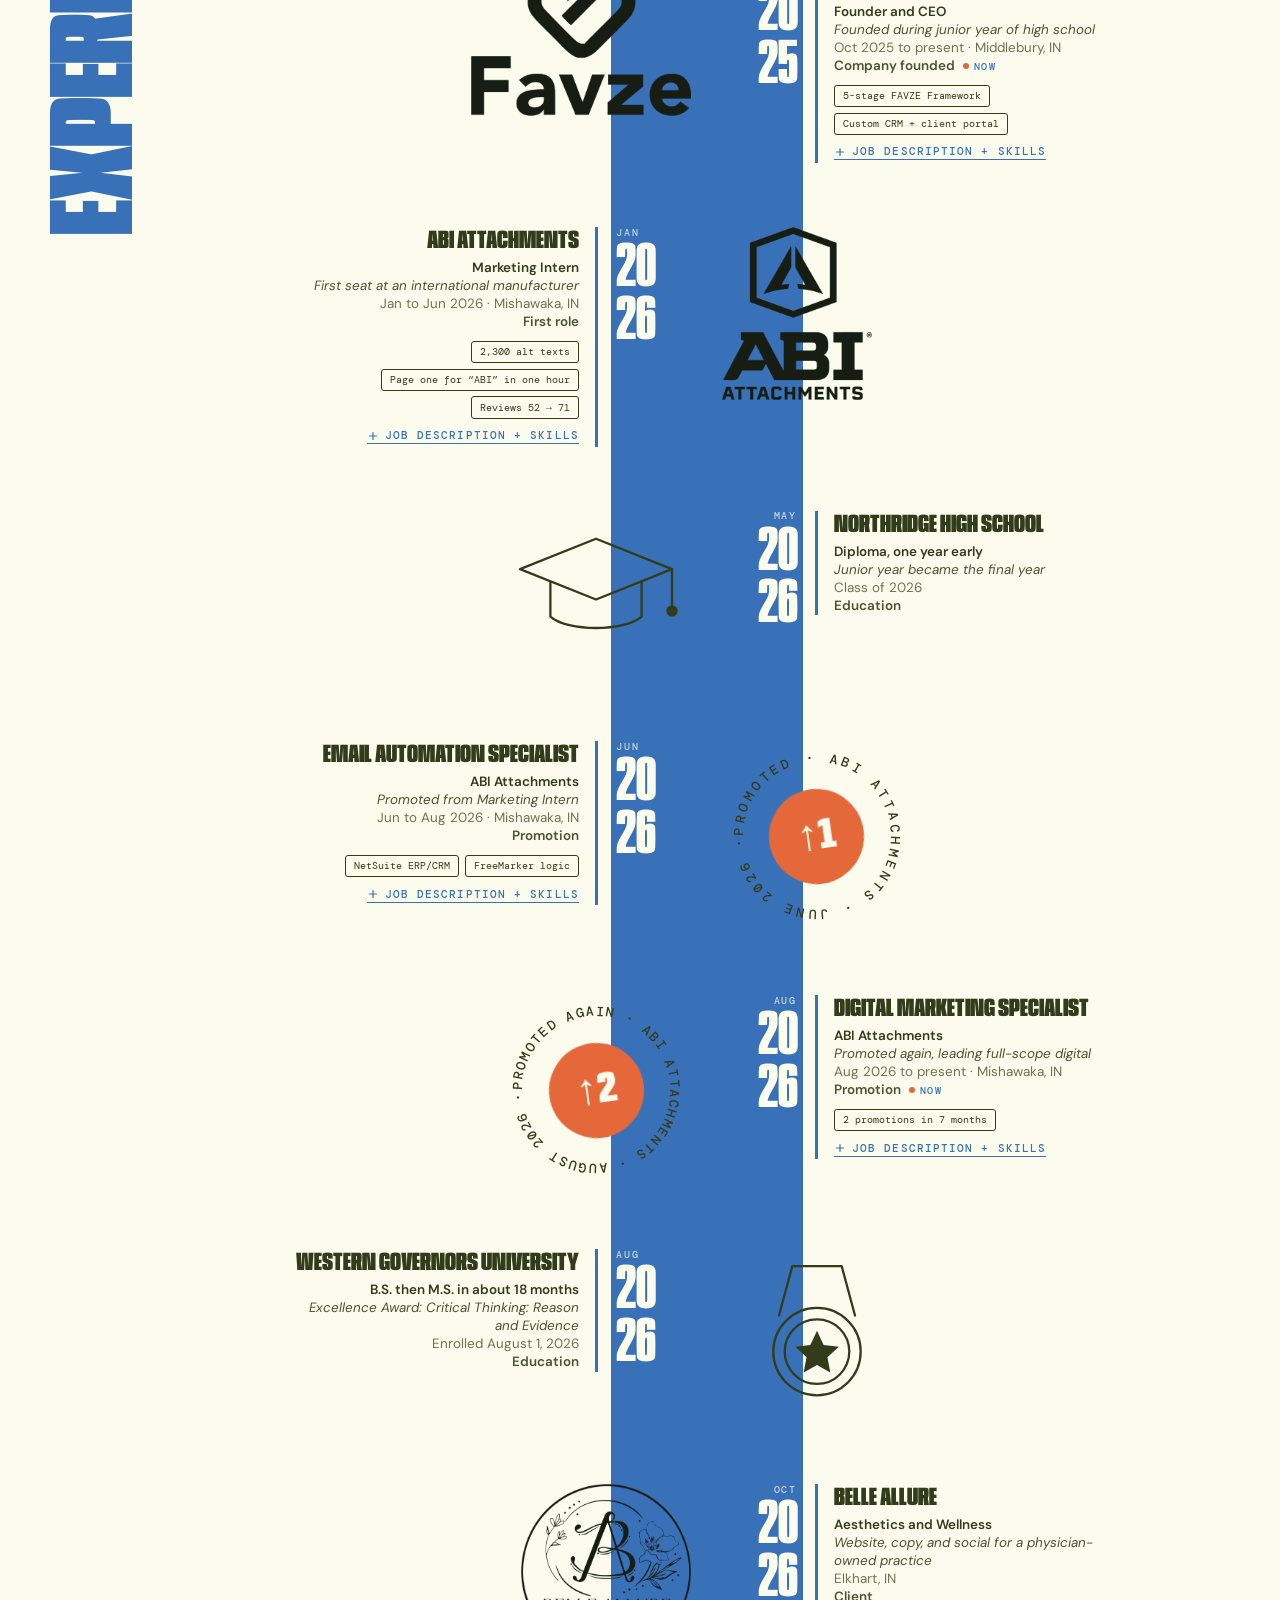
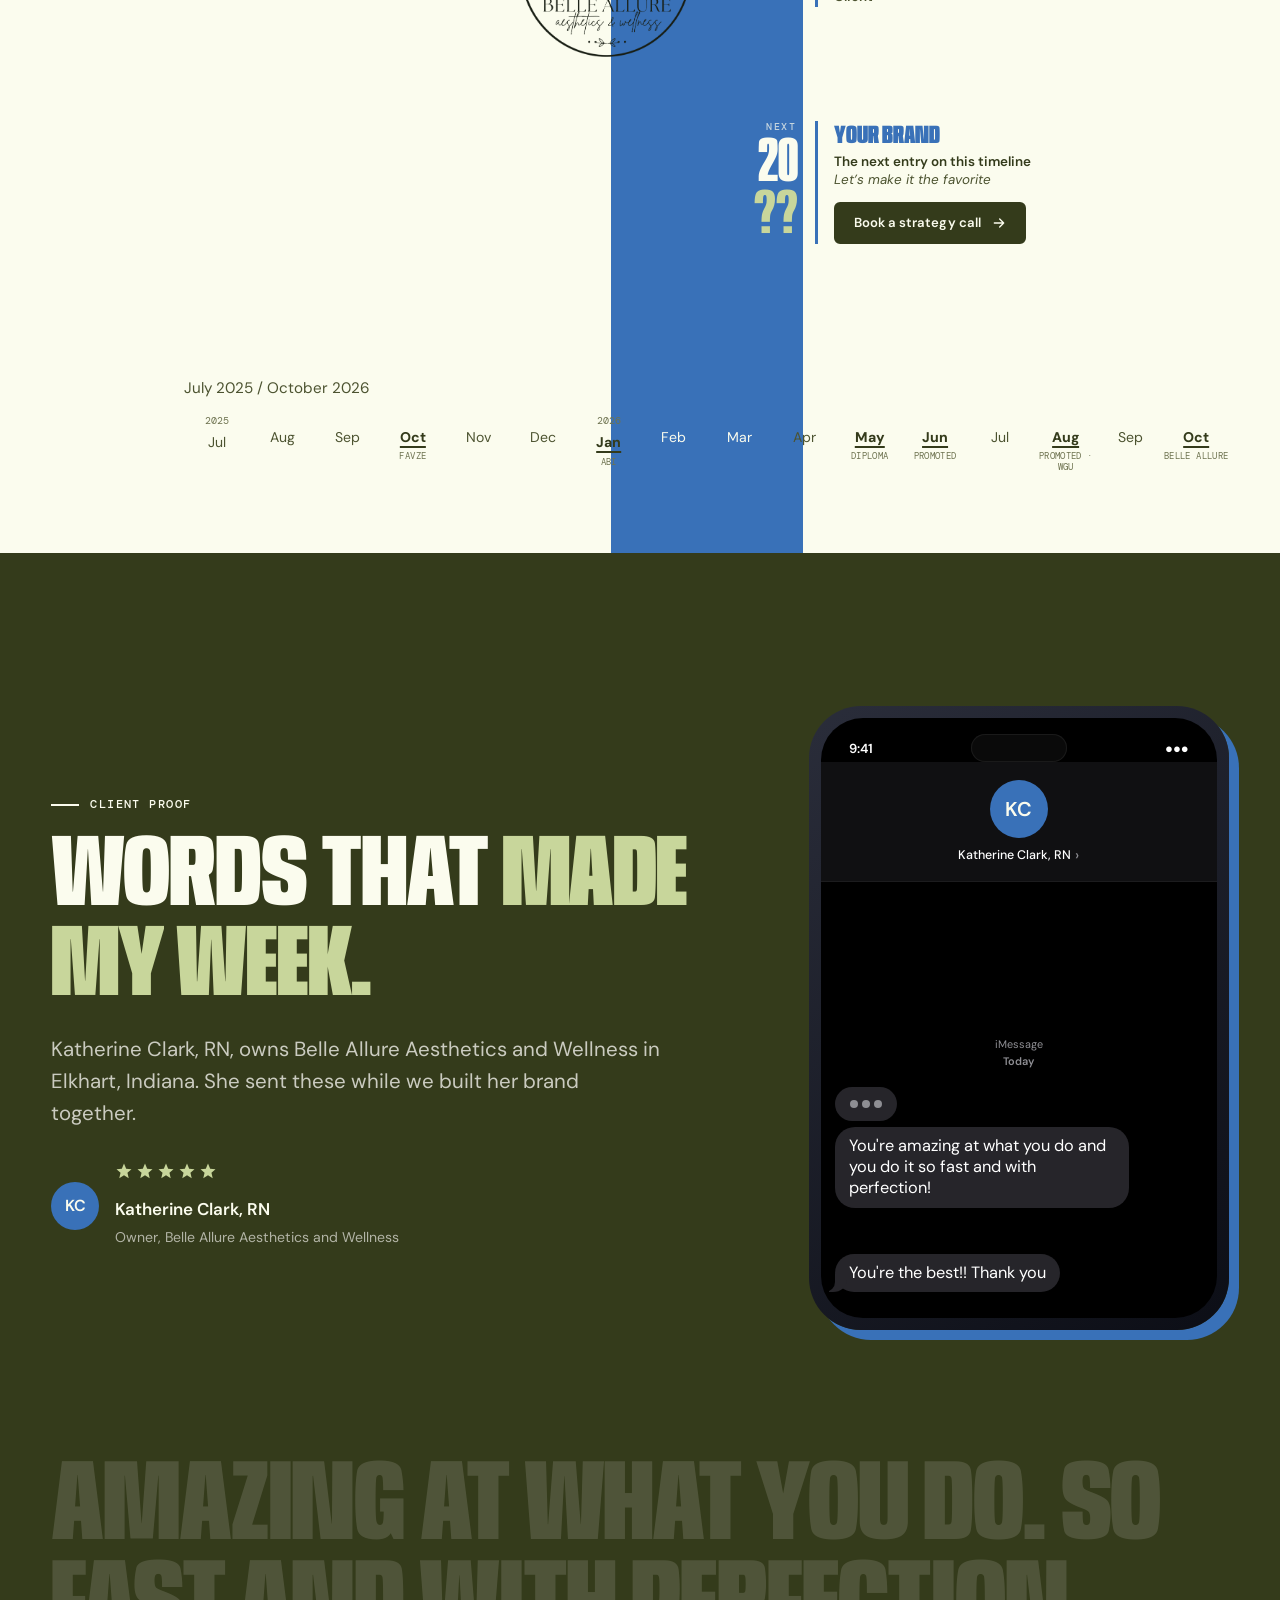
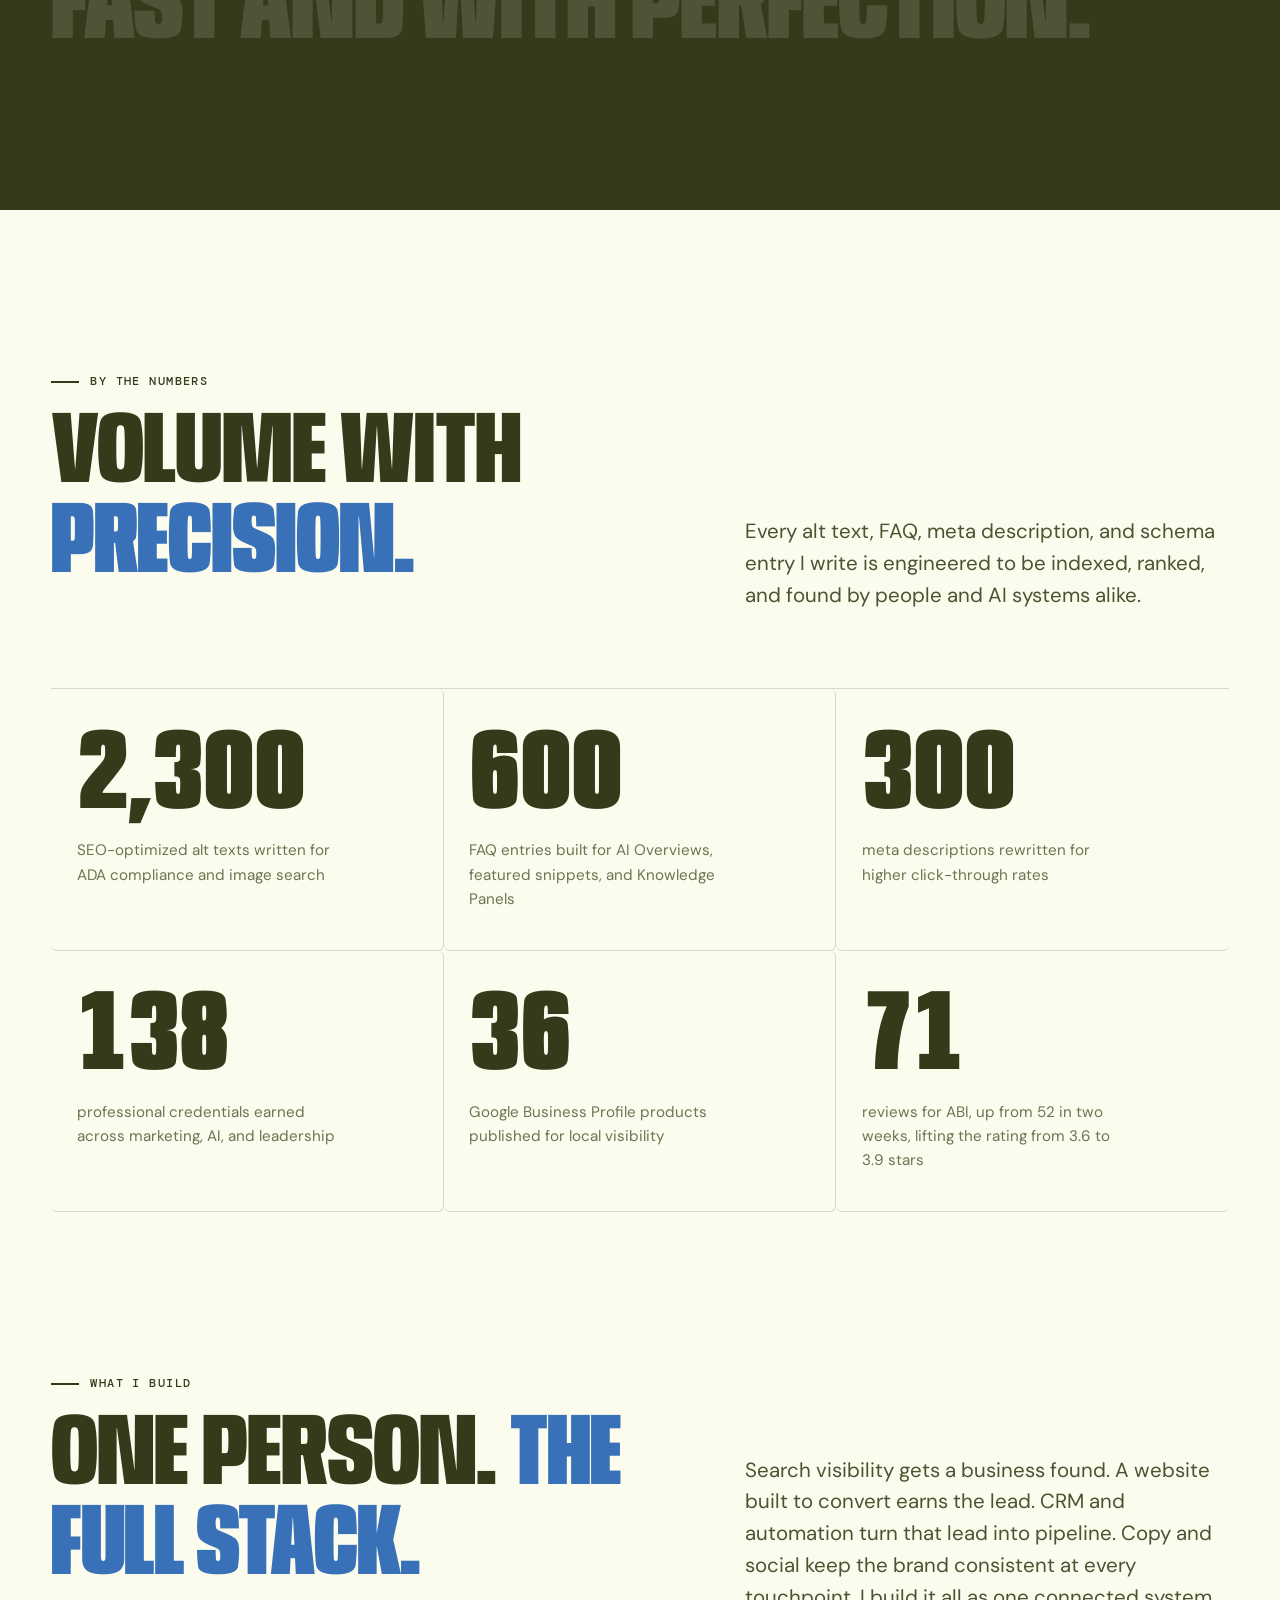
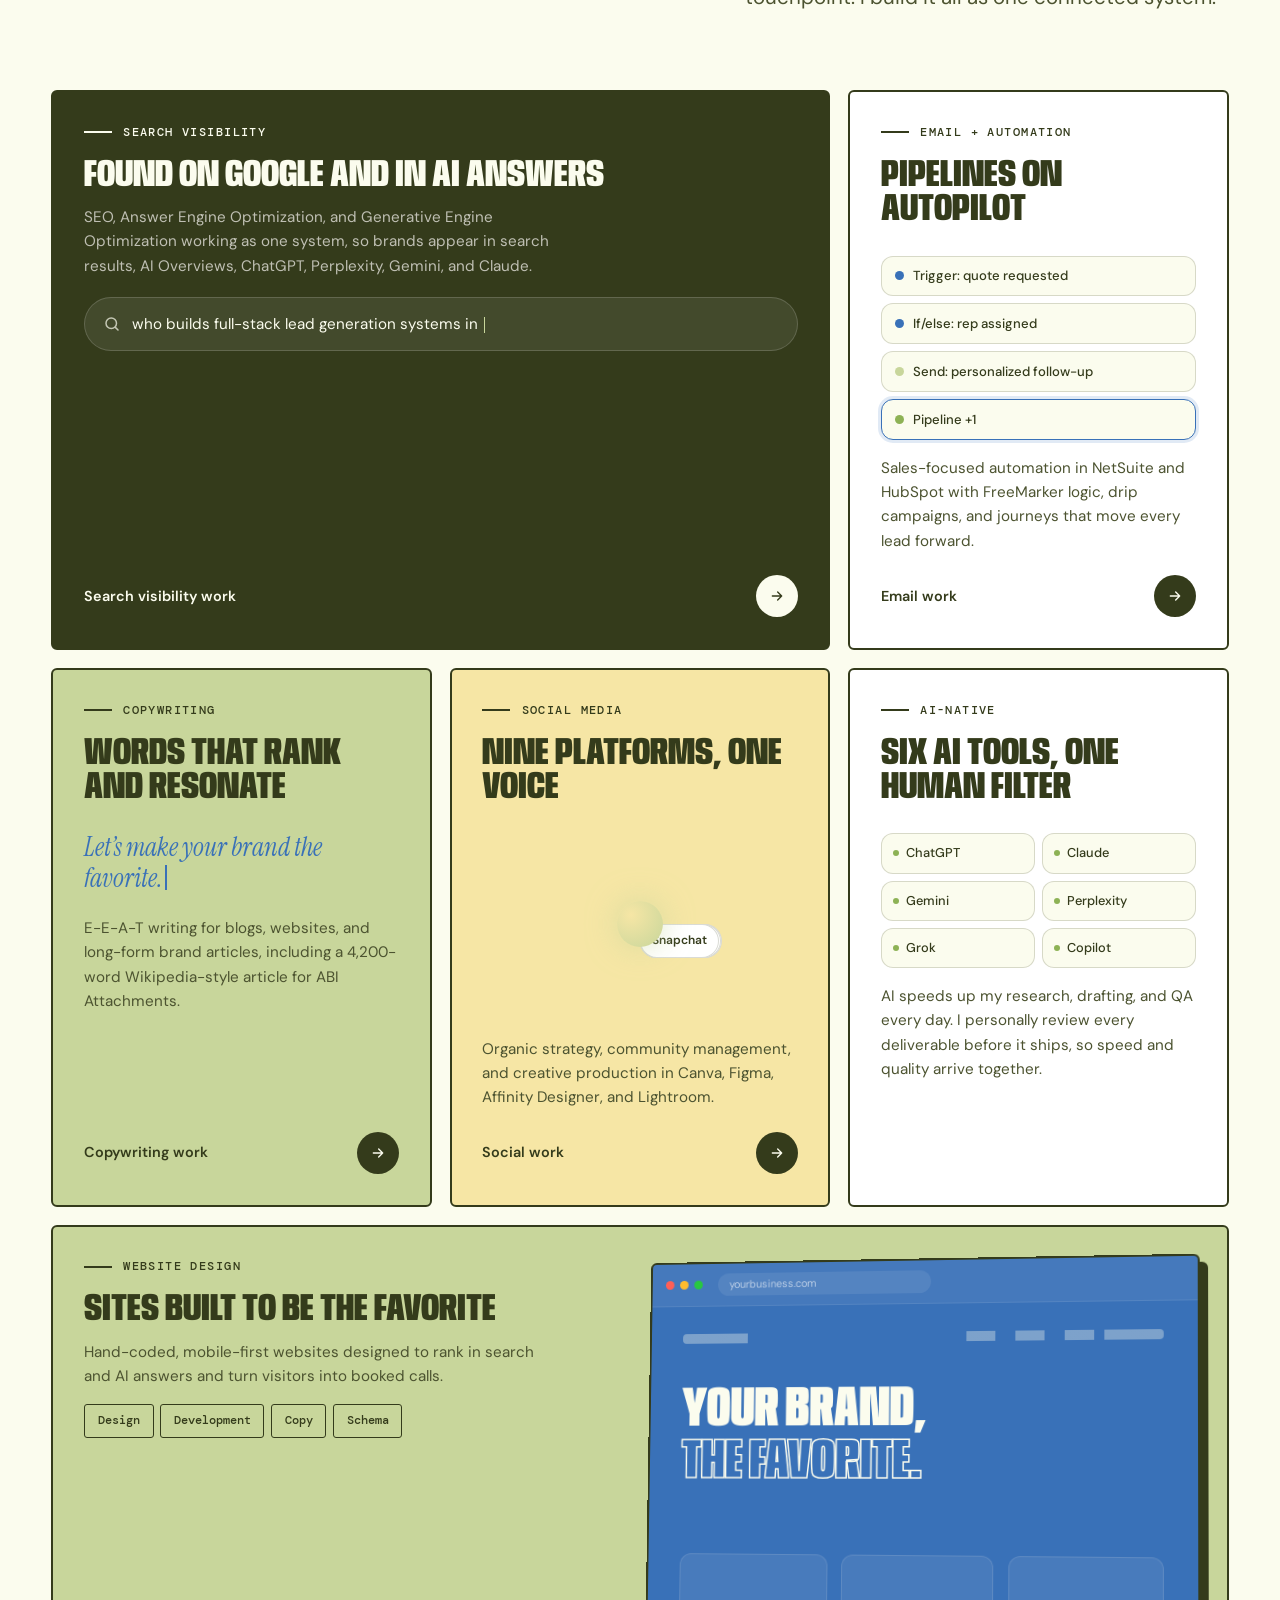
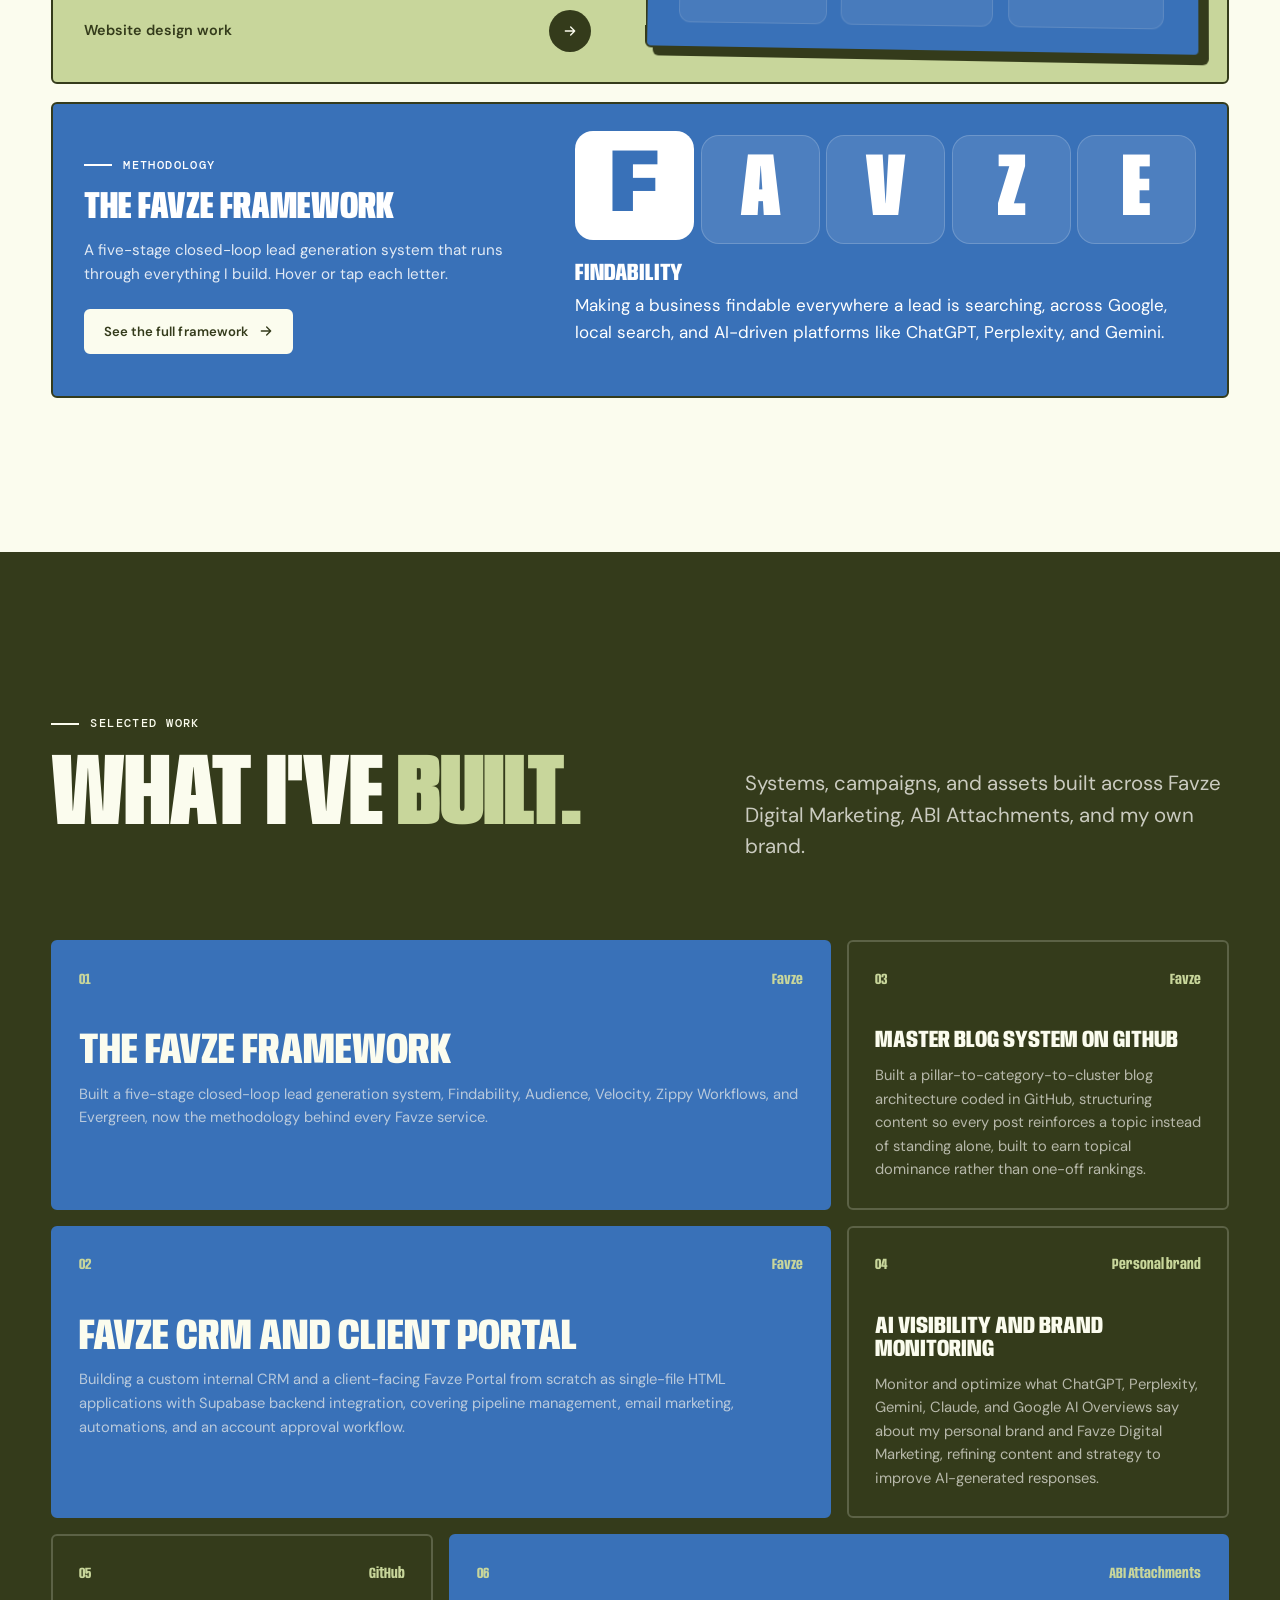
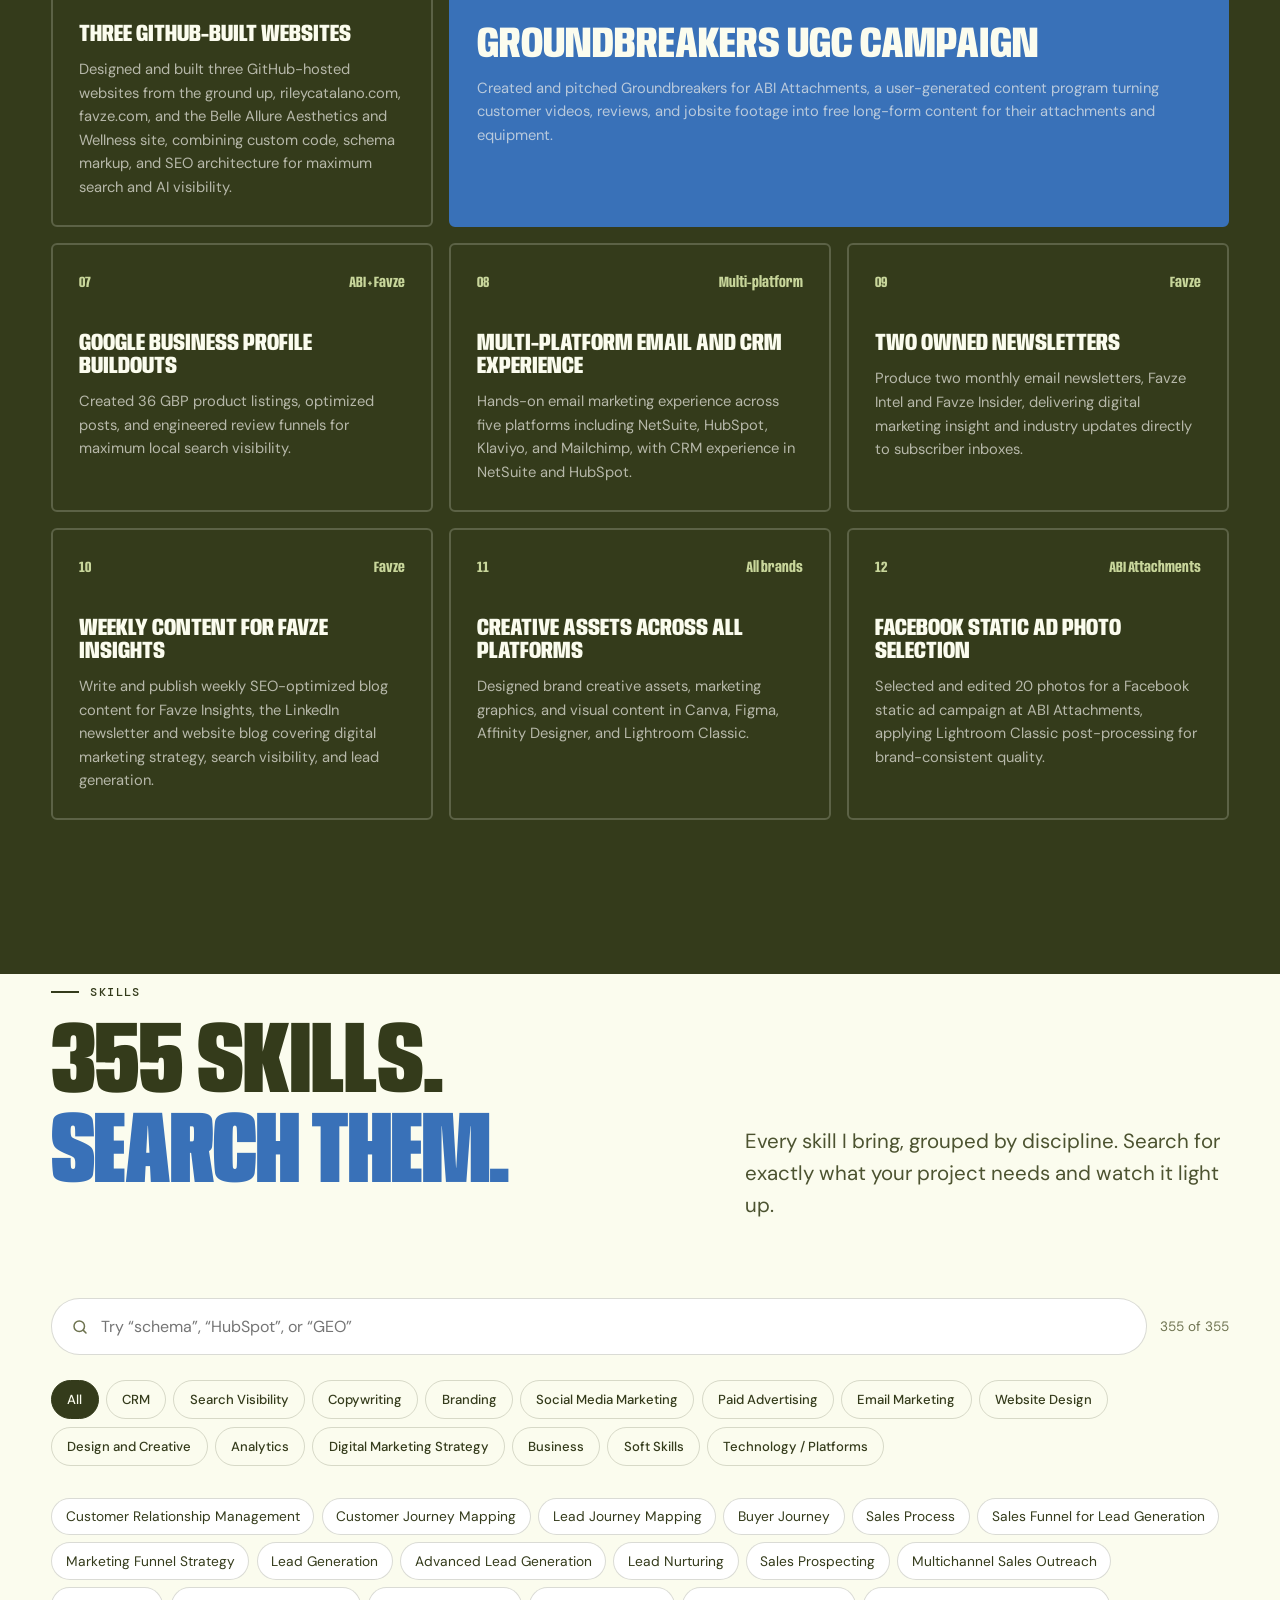
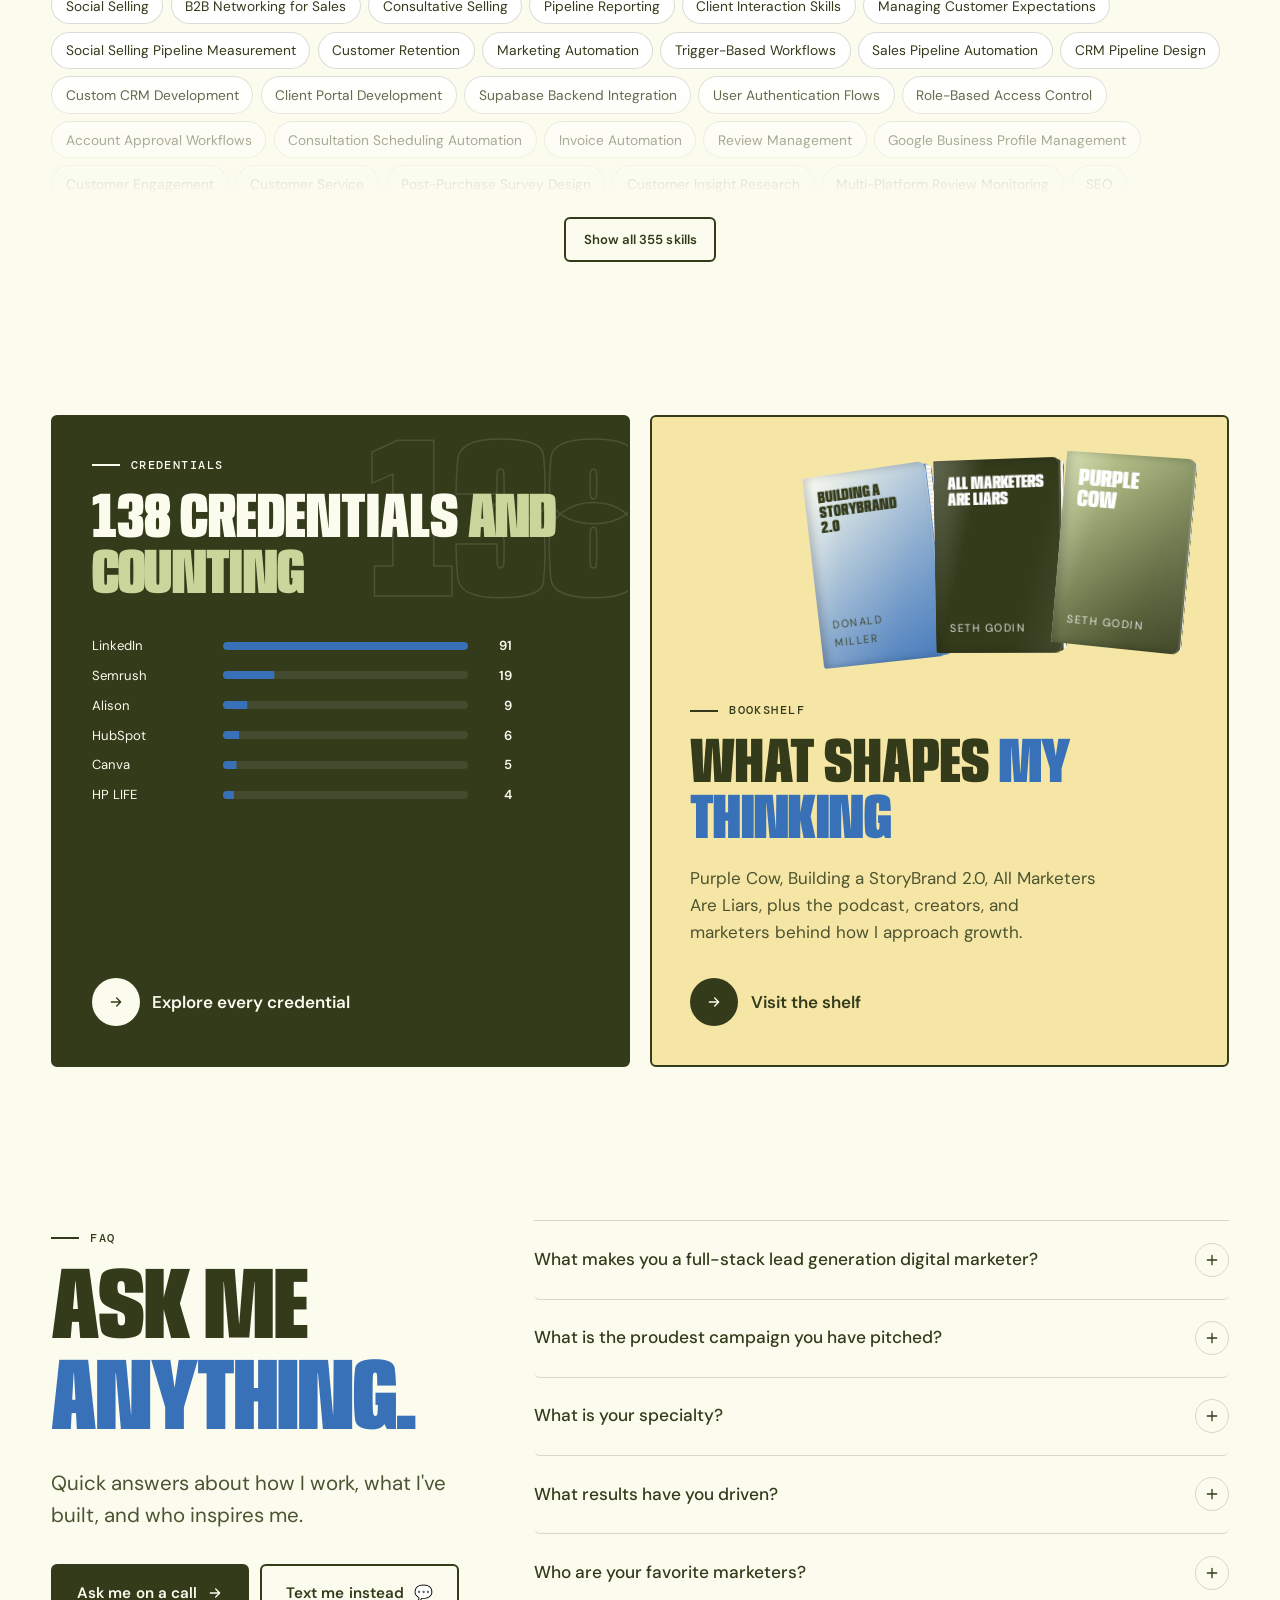
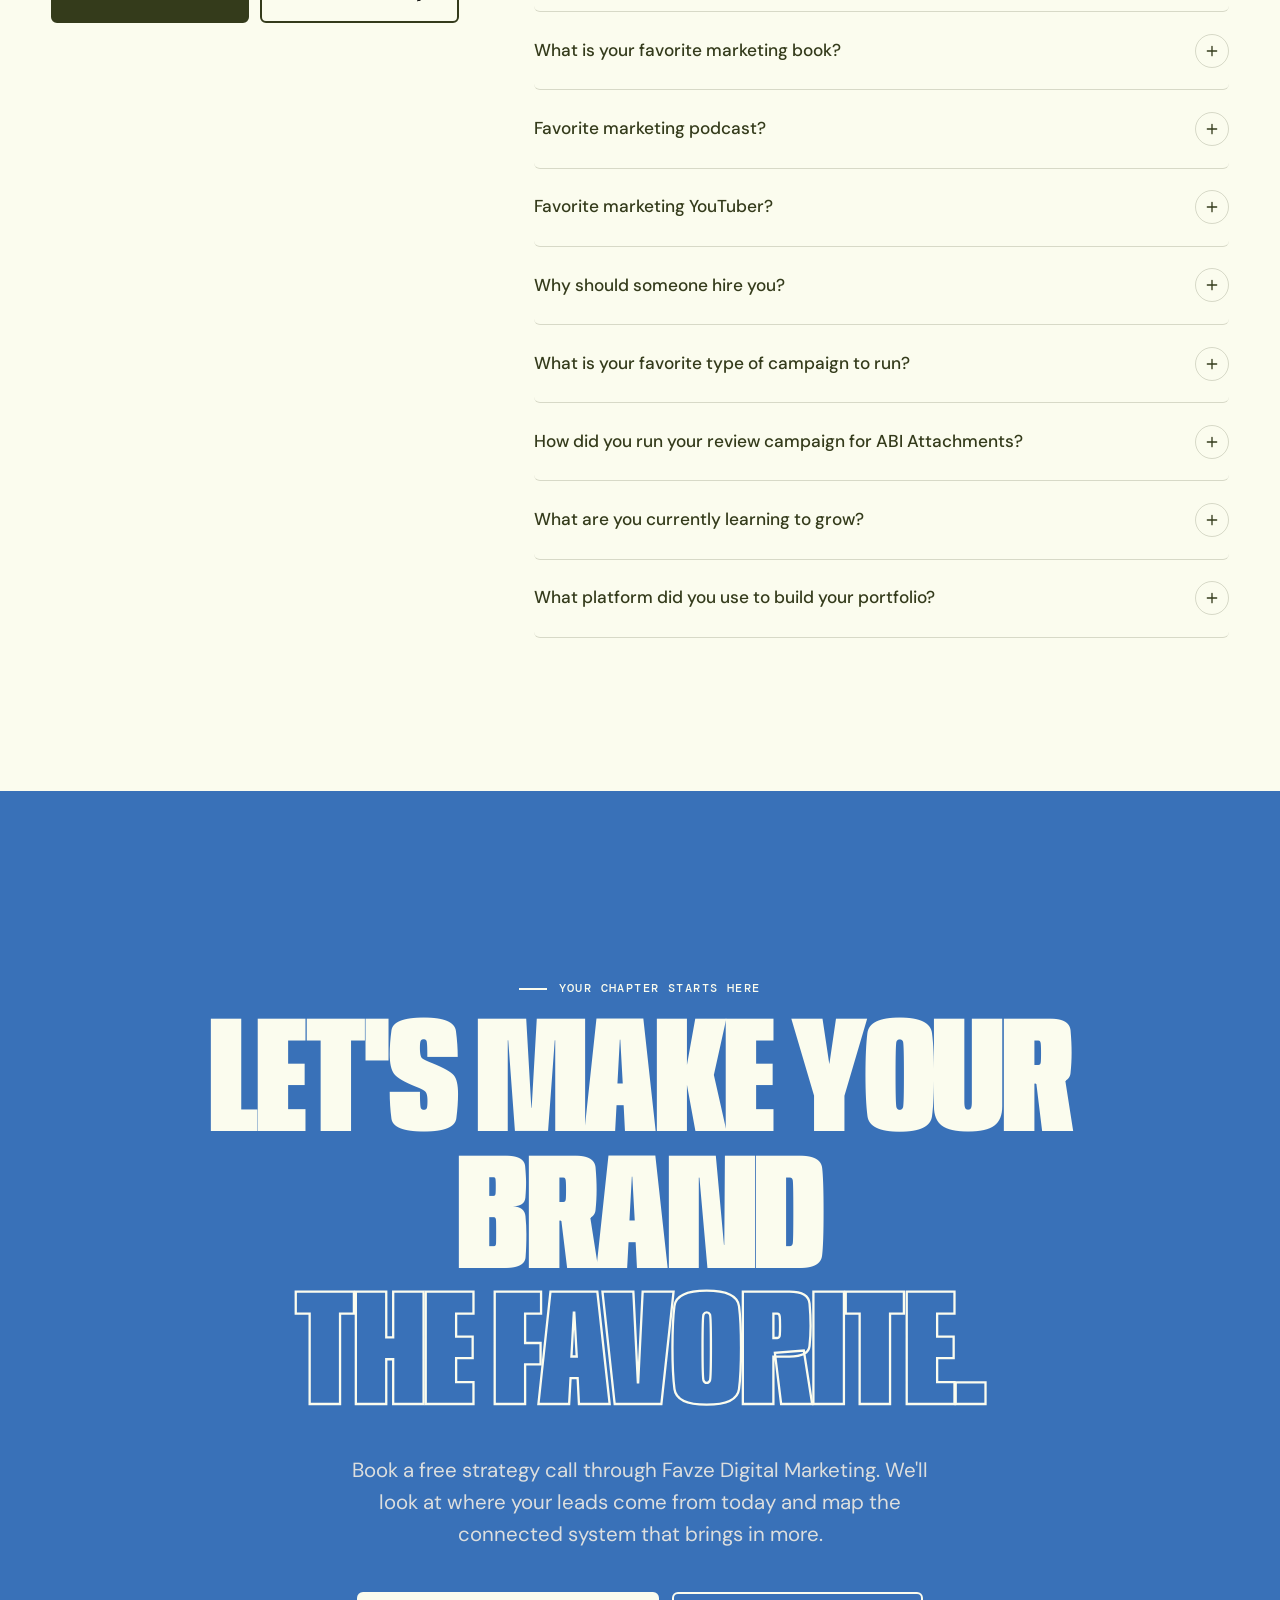
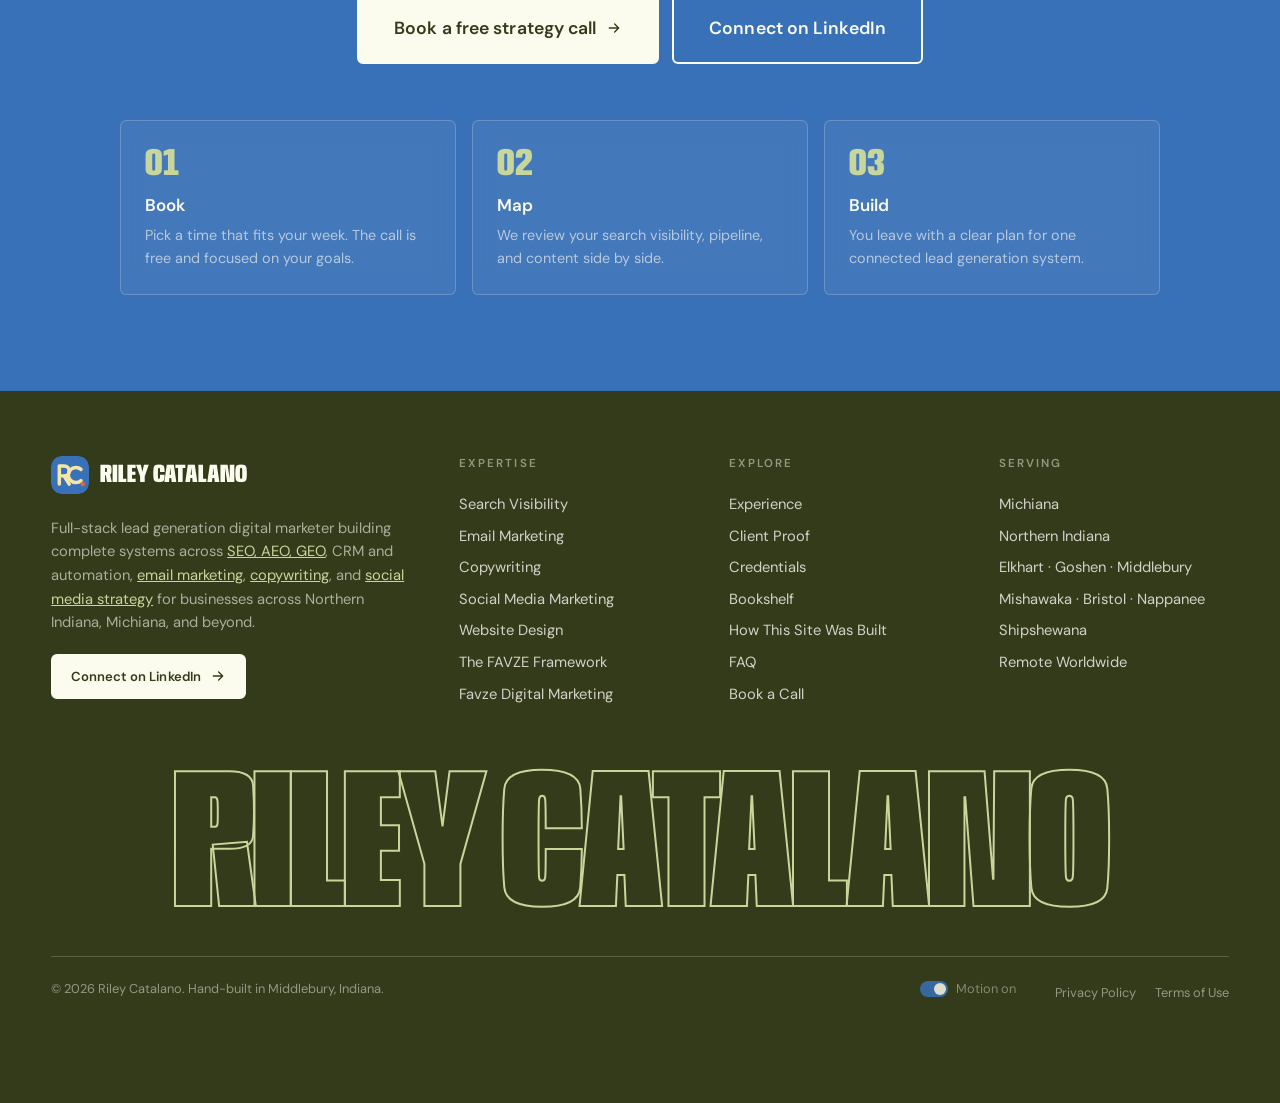
==== commit b29b0823: "So Matcha palette, persimmon accent, and site-wide search - Palette: Celtic Blue, Tea Green, Vanilla" ====
--- a/index.html
+++ b/index.html
@@ -3,7 +3,7 @@
 <head>
 <meta charset="UTF-8">
 <meta name="viewport" content="width=device-width, initial-scale=1.0">
-<meta name="theme-color" content="#2E3829">
+<meta name="theme-color" content="#343B1B">
 <title>Riley Catalano | Full-Stack Lead Generation Digital Marketer</title>
 
 <!-- Primary SEO -->
@@ -257,7 +257,7 @@
 <div class="cursor" aria-hidden="true"></div>
 
 <header class="nav" role="banner">
-  <a href="/" class="nav-logo" aria-label="Riley Catalano, home"><svg class="rc-mark" viewBox="0 0 48 48" aria-hidden="true" focusable="false"><rect width="48" height="48" rx="13" fill="#5A6B4F"/><g fill="none" stroke="#E4DCC8" stroke-width="4.4" stroke-linecap="round" stroke-linejoin="round"><path d="M10.5 35.5V12.5h6.2a6.3 6.3 0 0 1 0 12.6h-6.2M16.4 25.1l6.6 10.4"/><path d="M37.92 16.87A9.6 9.6 0 1 0 37.92 31.13"/></g><circle cx="40.2" cy="35.6" r="2.7" fill="#A9B79A"/></svg>Riley Catalano</a>
+  <a href="/" class="nav-logo" aria-label="Riley Catalano, home"><svg class="rc-mark" viewBox="0 0 48 48" aria-hidden="true" focusable="false"><rect width="48" height="48" rx="13" fill="#3971B8"/><g fill="none" stroke="#F6E6A5" stroke-width="4.4" stroke-linecap="round" stroke-linejoin="round"><path d="M10.5 35.5V12.5h6.2a6.3 6.3 0 0 1 0 12.6h-6.2M16.4 25.1l6.6 10.4"/><path d="M37.92 16.87A9.6 9.6 0 1 0 37.92 31.13"/></g><circle cx="40.2" cy="35.6" r="2.7" fill="#E4683A"/></svg>Riley Catalano</a>
   <nav aria-label="Primary">
     <ul class="nav-links">
       <li><a href="#experience">Experience</a></li>
@@ -330,7 +330,7 @@
     <h2 class="pt-title" id="xp-title">Experience</h2>
     <div class="pt-main">
       <ol class="pt-list">
-      <li class="pt-row s-l" data-reveal><span class="sr-only">Summer 2025: </span><div class="pt-text"><h3>The pivot</h3><p class="pt-co">From a dental assistant program to marketing</p><p class="pt-it">Followed the work that lights me up</p><p class="pt-meta">Learning by building</p><p class="pt-kind">Turning point</p></div><div class="pt-year" aria-hidden="true"><span>Summer</span><b>20</b><b>25</b></div><div class="pt-obj"><div class="pt-pivot" aria-hidden="true"><span class="from">Dental</span><svg viewBox="0 0 160 90"><path stroke="currentColor" stroke-width="2.4" stroke-linecap="round" stroke-linejoin="round" fill="none" d="M20 18 C 120 6, 150 40, 112 62 C 88 76, 60 70, 44 62"/><path stroke="currentColor" stroke-width="2.4" stroke-linecap="round" stroke-linejoin="round" fill="none" d="M58 52 L 42 62 L 58 74"/></svg><span class="to">Marketing</span></div></div></li><li class="pt-row s-r" data-reveal><span class="sr-only">Oct 2025: </span><div class="pt-text"><h3>Favze Digital Marketing</h3><p class="pt-co">Founder and CEO</p><p class="pt-it">Founded during junior year of high school</p><p class="pt-meta">Oct 2025 to present · Middlebury, IN</p><p class="pt-kind">Company founded<span class="pt-now"><i aria-hidden="true"></i>Now</span></p><div class="pt-proof"><span>5-stage FAVZE Framework</span><span>Custom CRM + client portal</span></div><details class="pt-more"><summary><svg width="12" height="12" viewBox="0 0 24 24" fill="none" stroke="currentColor" stroke-width="2.4" stroke-linecap="round" stroke-linejoin="round" aria-hidden="true"><path d="M12 5v14M5 12h14"/></svg><span>Job description + skills</span></summary><div class="pt-more-body"><h4>Leadership and strategy</h4><ul><li>Built and launched Favze Digital Marketing, an affordable full-service digital marketing agency helping local businesses across Northern Indiana and Michiana grow online through customized, data-driven strategies that increase visibility, generate leads, and drive measurable growth.</li><li>Defined Favze's strategic positioning, brand development, messaging, and visual identity, ensuring consistency across every channel and touchpoint.</li><li>Created the <a href="https://favze.com/favze-framework">FAVZE Framework</a>, a five-stage closed-loop lead generation system connecting findability, audience building, automation, retention, and compounding growth.</li><li>Oversee all operations including sales, marketing, business development, and client services.</li></ul><h4>Systems and websites</h4><ul><li>Building the Favze CRM and a client-facing Favze Portal as custom single-file HTML applications with Supabase backend integration, covering pipeline management, email marketing, automations, and an account approval workflow.</li><li>Design conversion-optimized website on HubSpot built to rank in local search and generate inbound leads.</li></ul><h4>Search and AI visibility</h4><ul><li>Develop and execute SEO, AEO, GEO, paid search (PPC), paid social, social media, email, and SMS marketing strategies.</li><li>Monitor how Favze is represented across ChatGPT, Perplexity, Gemini, Claude, and Google AI Overviews, strategically updating website copy and repurposing content to improve AI-generated responses without paid tools.</li><li>Monitor and manage Google Business Profile and brand reputation across search and AI platforms.</li></ul><h4>Content and email</h4><ul><li>Grow Favze Insights, a LinkedIn newsletter and website blog, achieving high engagement through strategic keyword research, A/B testing, and E-E-A-T writing principles to produce credible, high-quality content that ranks and resonates.</li><li>Repurpose content across the website, blog, email, social media, and LinkedIn newsletter to maximize reach, reinforce authority, and improve AI indexing.</li><li>Publish weekly SEO-optimized blog content with metadata, internal linking, and on-page optimization.</li><li>Deploy weekly <a href="/email-marketing">HubSpot email campaigns</a> using segmentation, personalization, and customer journey mapping.</li></ul><h4>Social, design, and analytics</h4><ul><li>Manage brand presence across Instagram, Facebook, YouTube, X, and Threads.</li><li>Design all creative assets in Affinity Designer, Canva, HubSpot, and Figma.</li><li>Track KPIs using HubSpot, Google Analytics, and Ubersuggest.</li></ul><h4>Skills</h4><div class="pt-skills"><span>Organic Content</span><span>Email Marketing</span><span>Instagram Marketing</span><span>Local SEO</span><span>Keyword Research</span><span>Repurposing Content</span><span>Artificial Intelligence (AI)</span><span>Figma</span><span>Positioning</span><span>Graphic Design</span><span>Google Business Profile Management</span><span>Marketing</span><span>SMS</span><span>Content Planning</span><span>Canva</span><span>Google Search Console</span><span>Digital Marketing</span><span>AI Optimization (AIO)</span><span>Review Management</span><span>Generative Engine Optimization (GEO)</span><span>Work Ethic</span><span>HubSpot Email Creation</span><span>Leadership</span><span>SEMrush</span><span>Meta Business Suite</span><span>Print Design</span><span>Social Media Analytics</span><span>Prompt Engineering</span><span>Threads Marketing</span><span>SEO Copywriting</span><span>Business Growth</span><span>GitHub</span><span>Dedicated</span><span>Social Media Marketing</span><span>LinkedIn Marketing</span><span>Market Research</span><span>Marketing Strategy</span><span>Framework Creation</span><span>Brand Development</span><span>Answer Engine Optimization (AEO)</span><span>B2B</span><span>Problem Solving</span><span>Marketing Analytics</span><span>Article Writing</span><span>SEO</span><span>Business Ownership</span><span>CRM</span><span>Custom CRM Development</span><span>Supabase</span><span>Calendly</span><span>Analytical Mindset</span><span>Brand Management</span><span>Facebook Marketing</span><span>Affinity</span><span>Organization Skills</span><span>Google Analytics</span></div></div></details></div><div class="pt-year" aria-hidden="true"><span>Oct</span><b>20</b><b>25</b></div><div class="pt-obj"><img class="pt-logo " src="/assets/img/logos/favze.webp" alt="Favze Digital Marketing logo" width="600" height="383" loading="lazy"></div></li><li class="pt-row s-l" data-reveal><span class="sr-only">Jan 2026: </span><div class="pt-text"><h3>ABI Attachments</h3><p class="pt-co">Marketing Intern</p><p class="pt-it">First seat at an international manufacturer</p><p class="pt-meta">Jan to Jun 2026 · Mishawaka, IN</p><p class="pt-kind">First role</p><div class="pt-proof"><span>2,300 alt texts</span><span>Page one for “ABI” in one hour</span><span>Reviews 52 → 71</span></div><details class="pt-more"><summary><svg width="12" height="12" viewBox="0 0 24 24" fill="none" stroke="currentColor" stroke-width="2.4" stroke-linecap="round" stroke-linejoin="round" aria-hidden="true"><path d="M12 5v14M5 12h14"/></svg><span>Job description + skills</span></summary><div class="pt-more-body"><h4>Research and strategy</h4><ul><li>Supported and executed hands-on digital marketing initiatives at a leading attachments manufacturer, gaining deep practical experience in SEO, AEO, GEO, and AI-driven brand visibility.</li><li>Conducted in-depth market research to identify potential dealers for the ABI Force product line across multiple U.S. states and internationally, expanding distribution and partnership opportunities.</li><li>Analyzed AI-driven search visibility gaps, identifying optimization opportunities that strengthened product representation across AI search platforms and Google AI Overviews.</li></ul><h4>Local search and reviews</h4><ul><li>Led comprehensive Google Business Profile audits, providing data-backed strategic recommendations to improve local search presence, profile completeness, and competitive positioning.</li><li>Developed and optimized a brand new Google Business Profile description by strategically integrating the branded keyword "ABI," achieving first-page rankings for the search term within one hour.</li><li>Created 36 SEO-optimized Google Business Profile products to build trust signals and improve AI search visibility.</li><li>Created customer review funnel and wrote SEO-optimized blog content.</li></ul><h4>On-page SEO and AEO</h4><ul><li>Wrote and SEO-optimized alt text for 2,300 website images, ensuring ADA/WCAG accessibility compliance while improving image indexing, keyword relevance, and on-page authority.</li><li>Led the writing and optimization of 300 meta descriptions, implementing targeted keywords, improving SERP click-through rates, and maintaining brand consistency across the website.</li><li>Researched competitor pages and wrote a 4,200-word Wikipedia article for ABI Attachments, fully optimized for SEO, AEO, and GEO to improve brand authority and AI indexing.</li><li>Created 600 FAQ entries optimized for AEO to improve visibility in Google AI Overviews, featured snippets, and Knowledge Panels.</li></ul><h4>Creative and reporting</h4><ul><li>Selected and edited 20 photos for a Facebook static ad campaign, applying Lightroom Classic post-processing for brand-consistent visual quality.</li><li>Utilized BrightEdge for SEO tracking and performance reporting.</li></ul><h4>Skills</h4><div class="pt-skills"><span>Microsoft Office</span><span>Keyword Research</span><span>Artificial Intelligence (AI)</span><span>Google Business Profile Management</span><span>Marketing</span><span>Canva</span><span>Digital Marketing</span><span>AI Optimization (AIO)</span><span>Review Management</span><span>Generative Engine Optimization (GEO)</span><span>Microsoft Word</span><span>Work Ethic</span><span>Prompt Engineering</span><span>Dedicated</span><span>Market Research</span><span>Answer Engine Optimization (AEO)</span><span>B2B</span><span>Problem Solving</span><span>BrightEdge</span><span>Marketing Analytics</span><span>Analytical Mindset</span><span>Adobe Lightroom</span><span>Microsoft PowerPoint</span><span>Microsoft Excel</span><span>Organization Skills</span><span>Communication</span></div></div></details></div><div class="pt-year" aria-hidden="true"><span>Jan</span><b>20</b><b>26</b></div><div class="pt-obj"><img class="pt-logo tall" src="/assets/img/logos/abi-attachments.webp" alt="ABI Attachments logo" width="416" height="480" loading="lazy"></div></li><li class="pt-row s-r" data-reveal><span class="sr-only">May 2026: </span><div class="pt-text"><h3>Northridge High School</h3><p class="pt-co">Diploma, one year early</p><p class="pt-it">Junior year became the final year</p><p class="pt-meta">Class of 2026</p><p class="pt-kind">Education</p></div><div class="pt-year" aria-hidden="true"><span>May</span><b>20</b><b>26</b></div><div class="pt-obj"><svg class="pt-draw" viewBox="0 0 200 150" aria-hidden="true"><path stroke="currentColor" stroke-width="2.4" stroke-linecap="round" stroke-linejoin="round" fill="none" d="M20 58 L100 26 L180 58 L100 90 Z"/><path stroke="currentColor" stroke-width="2.4" stroke-linecap="round" stroke-linejoin="round" fill="none" d="M52 72 V108 C 70 124, 130 124, 148 108 V72"/><path stroke="currentColor" stroke-width="2.4" stroke-linecap="round" stroke-linejoin="round" fill="none" d="M180 58 V96"/><circle cx="180" cy="102" r="6" fill="currentColor"/></svg></div></li><li class="pt-row s-l" data-reveal><span class="sr-only">Jun 2026: </span><div class="pt-text"><h3>Email Automation Specialist</h3><p class="pt-co">ABI Attachments</p><p class="pt-it">Promoted from Marketing Intern</p><p class="pt-meta">Jun to Aug 2026 · Mishawaka, IN</p><p class="pt-kind">Promotion</p><div class="pt-proof"><span>NetSuite ERP/CRM</span><span>FreeMarker logic</span></div><details class="pt-more"><summary><svg width="12" height="12" viewBox="0 0 24 24" fill="none" stroke="currentColor" stroke-width="2.4" stroke-linecap="round" stroke-linejoin="round" aria-hidden="true"><path d="M12 5v14M5 12h14"/></svg><span>Job description + skills</span></summary><div class="pt-more-body"><h4>Automation systems</h4><ul><li>Designed and managed the full <a href="/email-marketing">sales email automation system</a> inside NetSuite ERP/CRM, building automated triggers and communications that supported and drove the sales team pipeline.</li><li>Built FreeMarker email templates with advanced if/else conditional logic to dynamically render carrier-specific shipping notifications, rep-assigned follow-ups, and personalized sequences based on customer data at send time.</li><li>Created and maintained customer journey workflows, drip campaigns, and triggered email sequences aligned to pipeline stage and customer behavior.</li><li>Segmented customer databases and built NetSuite saved searches to deliver targeted, personalized communications to the right audience at the right time.</li></ul><h4>Email design and testing</h4><ul><li>Developed and optimized responsive HTML email templates ensuring brand consistency across all devices and email clients, including MSO conditional comments for Outlook compatibility.</li><li>Conducted A/B testing on subject lines, content, layouts, and send times to continuously improve open rates, click-through rates, and conversions.</li></ul><h4>Compliance and data</h4><ul><li>Ensured full compliance with CAN-SPAM Act and GDPR, including proper unsubscribe mechanisms, consent management, and send frequency governance.</li><li>Maintained data quality through subscriber list management, database cleaning, and data hygiene best practices to protect deliverability and sender reputation.</li></ul><h4>Reporting</h4><ul><li>Analyzed campaign performance and prepared reports with actionable recommendations connecting email activity to pipeline outcomes.</li></ul><h4>Skills</h4><div class="pt-skills"><span>NetSuite Email Automation</span><span>FreeMarker</span><span>If/Else Logic</span><span>Email Automation</span><span>Drip Campaigns</span><span>Customer Journey Mapping</span><span>A/B Testing</span><span>Segmentation</span><span>CAN-SPAM</span><span>GDPR</span><span>HTML Email Templates</span><span>Responsive Email Design</span><span>Email Deliverability</span><span>List Hygiene</span><span>Performance Reporting</span></div></div></details></div><div class="pt-year" aria-hidden="true"><span>Jun</span><b>20</b><b>26</b></div><div class="pt-obj"><div class="pt-stamp"><svg viewBox="0 0 200 200" aria-hidden="true"><defs><path id="ps1" d="M100,100 m-78,0 a78,78 0 1,1 156,0 a78,78 0 1,1 -156,0"/></defs><text><textPath href="#ps1" textLength="486" lengthAdjust="spacing">PROMOTED · ABI ATTACHMENTS · JUNE 2026 · </textPath></text></svg><b>↑1</b></div></div></li><li class="pt-row s-r" data-reveal><span class="sr-only">Aug 2026: </span><div class="pt-text"><h3>Digital Marketing Specialist</h3><p class="pt-co">ABI Attachments</p><p class="pt-it">Promoted again, leading full-scope digital</p><p class="pt-meta">Aug 2026 to present · Mishawaka, IN</p><p class="pt-kind">Promotion<span class="pt-now"><i aria-hidden="true"></i>Now</span></p><div class="pt-proof"><span>2 promotions in 7 months</span></div><details class="pt-more"><summary><svg width="12" height="12" viewBox="0 0 24 24" fill="none" stroke="currentColor" stroke-width="2.4" stroke-linecap="round" stroke-linejoin="round" aria-hidden="true"><path d="M12 5v14M5 12h14"/></svg><span>Job description + skills</span></summary><div class="pt-more-body"><h4>Leadership</h4><ul><li>Promoted to lead ABI's full-scope digital marketing efforts across <a href="/email-marketing">email marketing and automation</a>, blog and article writing, content creation, search visibility, and customer review management.</li></ul><h4>Email and automation</h4><ul><li>Design marketing emails and build automated workflows, welcome, nurture, promotional, re-engagement, and transactional, using Claude, Canva, and Figma.</li><li>Maintain list hygiene, segmentation, and CAN-SPAM/GDPR compliance, analyzing performance to optimize open rates, CTR, and conversions.</li><li>Partner with the Director of Marketing to build a post-purchase survey flow for customer insights.</li></ul><h4>Content and search</h4><ul><li>Research, write, and publish <a href="/search-visibility">SEO, AEO, and GEO optimized</a> blog posts and articles, using Claude to draft, refine, and scale content while maintaining brand voice.</li><li>Target featured snippets, AI answer panels, and local search results, maintaining a content calendar aligned with business goals and keyword strategy.</li><li>Conduct keyword research, on-page optimization, and technical SEO audits in SEMrush, tracking rankings, traffic, and visibility across search and AI surfaces.</li><li>Build internal linking and off-page SEO strategies, and partner with web teams on technical SEO implementation.</li></ul><h4>Reputation and social</h4><ul><li>Monitor brand mentions, industry trends, and competitor activity, managing on-brand responses to comments, messages, and reviews.</li><li>Monitor and respond to reviews across Google, Facebook, Trustpilot, and industry sites, building strategies to generate authentic positive reviews and escalating negative feedback as opportunities.</li><li>Create on-brand social graphics, captions, and short-form copy using Claude, scheduling and publishing content across platforms and distilling customer reviews into shareable soundbites.</li></ul><h4>Skills</h4><div class="pt-skills"><span>Digital Marketing Strategy</span><span>Email Marketing</span><span>Email Automation</span><span>Trigger-Based Workflows</span><span>SEO</span><span>Answer Engine Optimization (AEO)</span><span>Generative Engine Optimization (GEO)</span><span>Content Creation</span><span>Blog Writing</span><span>Article Writing</span><span>Review Management</span><span>Social Listening</span><span>Social Media Management</span><span>Keyword Research</span><span>Technical SEO Audits</span><span>SEMrush</span><span>Internal Linking Strategy</span><span>Off-Page SEO</span><span>CAN-SPAM</span><span>GDPR</span><span>List Segmentation</span><span>Performance Reporting</span><span>Content Calendar Management</span><span>Prompt Engineering</span><span>Artificial Intelligence (AI)</span><span>Canva</span><span>Figma</span></div></div></details></div><div class="pt-year" aria-hidden="true"><span>Aug</span><b>20</b><b>26</b></div><div class="pt-obj"><div class="pt-stamp"><svg viewBox="0 0 200 200" aria-hidden="true"><defs><path id="ps2" d="M100,100 m-78,0 a78,78 0 1,1 156,0 a78,78 0 1,1 -156,0"/></defs><text><textPath href="#ps2" textLength="486" lengthAdjust="spacing">PROMOTED AGAIN · ABI ATTACHMENTS · AUGUST 2026 · </textPath></text></svg><b>↑2</b></div></div></li><li class="pt-row s-l" data-reveal><span class="sr-only">Aug 2026: </span><div class="pt-text"><h3>Western Governors University</h3><p class="pt-co">B.S. then M.S. in about 18 months</p><p class="pt-it">Excellence Award: Critical Thinking: Reason and Evidence</p><p class="pt-meta">Enrolled August 1, 2026</p><p class="pt-kind">Education</p></div><div class="pt-year" aria-hidden="true"><span>Aug</span><b>20</b><b>26</b></div><div class="pt-obj"><svg class="pt-draw" viewBox="0 0 200 180" aria-hidden="true"><path stroke="currentColor" stroke-width="2.4" stroke-linecap="round" stroke-linejoin="round" fill="none" d="M74 18 L60 70 M126 18 L140 70 M74 18 H126"/><circle stroke="currentColor" stroke-width="2.4" stroke-linecap="round" stroke-linejoin="round" fill="none" cx="100" cy="108" r="46"/><circle stroke="currentColor" stroke-width="2.4" stroke-linecap="round" stroke-linejoin="round" fill="none" cx="100" cy="108" r="34"/><path d="M100 86 l7 15 16 2 -12 11 3 16 -14 -8 -14 8 3 -16 -12 -11 16 -2z" fill="currentColor"/></svg></div></li><li class="pt-row s-r" data-reveal><span class="sr-only">Oct 2026: </span><div class="pt-text"><h3>Belle Allure</h3><p class="pt-co">Aesthetics and Wellness</p><p class="pt-it">Website, copy, and social for a physician-owned practice</p><p class="pt-meta">Elkhart, IN</p><p class="pt-kind">Client</p></div><div class="pt-year" aria-hidden="true"><span>Oct</span><b>20</b><b>26</b></div><div class="pt-obj"><img class="pt-logo round" src="/assets/img/logos/belle-allure.webp" alt="Belle Allure Aesthetics and Wellness logo" width="471" height="480" loading="lazy"></div></li><li class="pt-row s-r pt-next" data-reveal><div class="pt-text"><h3>Your brand</h3><p class="pt-co">The next entry on this timeline</p><p class="pt-it">Let’s make it the favorite</p><a href="#book" class="btn btn-sm" data-magnetic>Book a strategy call <span class="arrow"><svg width="16" height="16" viewBox="0 0 24 24" fill="none" stroke="currentColor" stroke-width="2" stroke-linecap="round" stroke-linejoin="round" aria-hidden="true"><path d="M5 12h14M13 6l6 6-6 6"/></svg></span></a></div><div class="pt-year" aria-hidden="true"><span>Next</span><b>20</b><b>??</b></div><div class="pt-obj"></div></li>
+      <li id="tl-pivot" class="pt-row s-l" data-reveal><span class="sr-only">Summer 2025: </span><div class="pt-text"><h3>The pivot</h3><p class="pt-co">From a dental assistant program to marketing</p><p class="pt-it">Followed the work that lights me up</p><p class="pt-meta">Learning by building</p><p class="pt-kind">Turning point</p></div><div class="pt-year" aria-hidden="true"><span>Summer</span><b>20</b><b>25</b></div><div class="pt-obj"><div class="pt-pivot" aria-hidden="true"><span class="from">Dental</span><svg viewBox="0 0 160 90"><path stroke="currentColor" stroke-width="2.4" stroke-linecap="round" stroke-linejoin="round" fill="none" d="M20 18 C 120 6, 150 40, 112 62 C 88 76, 60 70, 44 62"/><path stroke="currentColor" stroke-width="2.4" stroke-linecap="round" stroke-linejoin="round" fill="none" d="M58 52 L 42 62 L 58 74"/></svg><span class="to">Marketing</span></div></div></li><li id="tl-favze" class="pt-row s-r" data-reveal><span class="sr-only">Oct 2025: </span><div class="pt-text"><h3>Favze Digital Marketing</h3><p class="pt-co">Founder and CEO</p><p class="pt-it">Founded during junior year of high school</p><p class="pt-meta">Oct 2025 to present · Middlebury, IN</p><p class="pt-kind">Company founded<span class="pt-now"><i aria-hidden="true"></i>Now</span></p><div class="pt-proof"><span>5-stage FAVZE Framework</span><span>Custom CRM + client portal</span></div><details class="pt-more"><summary><svg width="12" height="12" viewBox="0 0 24 24" fill="none" stroke="currentColor" stroke-width="2.4" stroke-linecap="round" stroke-linejoin="round" aria-hidden="true"><path d="M12 5v14M5 12h14"/></svg><span>Job description + skills</span></summary><div class="pt-more-body"><h4>Leadership and strategy</h4><ul><li>Built and launched Favze Digital Marketing, an affordable full-service digital marketing agency helping local businesses across Northern Indiana and Michiana grow online through customized, data-driven strategies that increase visibility, generate leads, and drive measurable growth.</li><li>Defined Favze's strategic positioning, brand development, messaging, and visual identity, ensuring consistency across every channel and touchpoint.</li><li>Created the <a href="https://favze.com/favze-framework">FAVZE Framework</a>, a five-stage closed-loop lead generation system connecting findability, audience building, automation, retention, and compounding growth.</li><li>Oversee all operations including sales, marketing, business development, and client services.</li></ul><h4>Systems and websites</h4><ul><li>Building the Favze CRM and a client-facing Favze Portal as custom single-file HTML applications with Supabase backend integration, covering pipeline management, email marketing, automations, and an account approval workflow.</li><li>Design conversion-optimized website on HubSpot built to rank in local search and generate inbound leads.</li></ul><h4>Search and AI visibility</h4><ul><li>Develop and execute SEO, AEO, GEO, paid search (PPC), paid social, social media, email, and SMS marketing strategies.</li><li>Monitor how Favze is represented across ChatGPT, Perplexity, Gemini, Claude, and Google AI Overviews, strategically updating website copy and repurposing content to improve AI-generated responses without paid tools.</li><li>Monitor and manage Google Business Profile and brand reputation across search and AI platforms.</li></ul><h4>Content and email</h4><ul><li>Grow Favze Insights, a LinkedIn newsletter and website blog, achieving high engagement through strategic keyword research, A/B testing, and E-E-A-T writing principles to produce credible, high-quality content that ranks and resonates.</li><li>Repurpose content across the website, blog, email, social media, and LinkedIn newsletter to maximize reach, reinforce authority, and improve AI indexing.</li><li>Publish weekly SEO-optimized blog content with metadata, internal linking, and on-page optimization.</li><li>Deploy weekly <a href="/email-marketing">HubSpot email campaigns</a> using segmentation, personalization, and customer journey mapping.</li></ul><h4>Social, design, and analytics</h4><ul><li>Manage brand presence across Instagram, Facebook, YouTube, X, and Threads.</li><li>Design all creative assets in Affinity Designer, Canva, HubSpot, and Figma.</li><li>Track KPIs using HubSpot, Google Analytics, and Ubersuggest.</li></ul><h4>Skills</h4><div class="pt-skills"><span>Organic Content</span><span>Email Marketing</span><span>Instagram Marketing</span><span>Local SEO</span><span>Keyword Research</span><span>Repurposing Content</span><span>Artificial Intelligence (AI)</span><span>Figma</span><span>Positioning</span><span>Graphic Design</span><span>Google Business Profile Management</span><span>Marketing</span><span>SMS</span><span>Content Planning</span><span>Canva</span><span>Google Search Console</span><span>Digital Marketing</span><span>AI Optimization (AIO)</span><span>Review Management</span><span>Generative Engine Optimization (GEO)</span><span>Work Ethic</span><span>HubSpot Email Creation</span><span>Leadership</span><span>SEMrush</span><span>Meta Business Suite</span><span>Print Design</span><span>Social Media Analytics</span><span>Prompt Engineering</span><span>Threads Marketing</span><span>SEO Copywriting</span><span>Business Growth</span><span>GitHub</span><span>Dedicated</span><span>Social Media Marketing</span><span>LinkedIn Marketing</span><span>Market Research</span><span>Marketing Strategy</span><span>Framework Creation</span><span>Brand Development</span><span>Answer Engine Optimization (AEO)</span><span>B2B</span><span>Problem Solving</span><span>Marketing Analytics</span><span>Article Writing</span><span>SEO</span><span>Business Ownership</span><span>CRM</span><span>Custom CRM Development</span><span>Supabase</span><span>Calendly</span><span>Analytical Mindset</span><span>Brand Management</span><span>Facebook Marketing</span><span>Affinity</span><span>Organization Skills</span><span>Google Analytics</span></div></div></details></div><div class="pt-year" aria-hidden="true"><span>Oct</span><b>20</b><b>25</b></div><div class="pt-obj"><img class="pt-logo " src="/assets/img/logos/favze.webp" alt="Favze Digital Marketing logo" width="600" height="383" loading="lazy"></div></li><li id="tl-abi-intern" class="pt-row s-l" data-reveal><span class="sr-only">Jan 2026: </span><div class="pt-text"><h3>ABI Attachments</h3><p class="pt-co">Marketing Intern</p><p class="pt-it">First seat at an international manufacturer</p><p class="pt-meta">Jan to Jun 2026 · Mishawaka, IN</p><p class="pt-kind">First role</p><div class="pt-proof"><span>2,300 alt texts</span><span>Page one for “ABI” in one hour</span><span>Reviews 52 → 71</span></div><details class="pt-more"><summary><svg width="12" height="12" viewBox="0 0 24 24" fill="none" stroke="currentColor" stroke-width="2.4" stroke-linecap="round" stroke-linejoin="round" aria-hidden="true"><path d="M12 5v14M5 12h14"/></svg><span>Job description + skills</span></summary><div class="pt-more-body"><h4>Research and strategy</h4><ul><li>Supported and executed hands-on digital marketing initiatives at a leading attachments manufacturer, gaining deep practical experience in SEO, AEO, GEO, and AI-driven brand visibility.</li><li>Conducted in-depth market research to identify potential dealers for the ABI Force product line across multiple U.S. states and internationally, expanding distribution and partnership opportunities.</li><li>Analyzed AI-driven search visibility gaps, identifying optimization opportunities that strengthened product representation across AI search platforms and Google AI Overviews.</li></ul><h4>Local search and reviews</h4><ul><li>Led comprehensive Google Business Profile audits, providing data-backed strategic recommendations to improve local search presence, profile completeness, and competitive positioning.</li><li>Developed and optimized a brand new Google Business Profile description by strategically integrating the branded keyword "ABI," achieving first-page rankings for the search term within one hour.</li><li>Created 36 SEO-optimized Google Business Profile products to build trust signals and improve AI search visibility.</li><li>Created customer review funnel and wrote SEO-optimized blog content.</li></ul><h4>On-page SEO and AEO</h4><ul><li>Wrote and SEO-optimized alt text for 2,300 website images, ensuring ADA/WCAG accessibility compliance while improving image indexing, keyword relevance, and on-page authority.</li><li>Led the writing and optimization of 300 meta descriptions, implementing targeted keywords, improving SERP click-through rates, and maintaining brand consistency across the website.</li><li>Researched competitor pages and wrote a 4,200-word Wikipedia article for ABI Attachments, fully optimized for SEO, AEO, and GEO to improve brand authority and AI indexing.</li><li>Created 600 FAQ entries optimized for AEO to improve visibility in Google AI Overviews, featured snippets, and Knowledge Panels.</li></ul><h4>Creative and reporting</h4><ul><li>Selected and edited 20 photos for a Facebook static ad campaign, applying Lightroom Classic post-processing for brand-consistent visual quality.</li><li>Utilized BrightEdge for SEO tracking and performance reporting.</li></ul><h4>Skills</h4><div class="pt-skills"><span>Microsoft Office</span><span>Keyword Research</span><span>Artificial Intelligence (AI)</span><span>Google Business Profile Management</span><span>Marketing</span><span>Canva</span><span>Digital Marketing</span><span>AI Optimization (AIO)</span><span>Review Management</span><span>Generative Engine Optimization (GEO)</span><span>Microsoft Word</span><span>Work Ethic</span><span>Prompt Engineering</span><span>Dedicated</span><span>Market Research</span><span>Answer Engine Optimization (AEO)</span><span>B2B</span><span>Problem Solving</span><span>BrightEdge</span><span>Marketing Analytics</span><span>Analytical Mindset</span><span>Adobe Lightroom</span><span>Microsoft PowerPoint</span><span>Microsoft Excel</span><span>Organization Skills</span><span>Communication</span></div></div></details></div><div class="pt-year" aria-hidden="true"><span>Jan</span><b>20</b><b>26</b></div><div class="pt-obj"><img class="pt-logo tall" src="/assets/img/logos/abi-attachments.webp" alt="ABI Attachments logo" width="416" height="480" loading="lazy"></div></li><li id="tl-diploma" class="pt-row s-r" data-reveal><span class="sr-only">May 2026: </span><div class="pt-text"><h3>Northridge High School</h3><p class="pt-co">Diploma, one year early</p><p class="pt-it">Junior year became the final year</p><p class="pt-meta">Class of 2026</p><p class="pt-kind">Education</p></div><div class="pt-year" aria-hidden="true"><span>May</span><b>20</b><b>26</b></div><div class="pt-obj"><svg class="pt-draw" viewBox="0 0 200 150" aria-hidden="true"><path stroke="currentColor" stroke-width="2.4" stroke-linecap="round" stroke-linejoin="round" fill="none" d="M20 58 L100 26 L180 58 L100 90 Z"/><path stroke="currentColor" stroke-width="2.4" stroke-linecap="round" stroke-linejoin="round" fill="none" d="M52 72 V108 C 70 124, 130 124, 148 108 V72"/><path stroke="currentColor" stroke-width="2.4" stroke-linecap="round" stroke-linejoin="round" fill="none" d="M180 58 V96"/><circle cx="180" cy="102" r="6" fill="currentColor"/></svg></div></li><li id="tl-email-automation" class="pt-row s-l" data-reveal><span class="sr-only">Jun 2026: </span><div class="pt-text"><h3>Email Automation Specialist</h3><p class="pt-co">ABI Attachments</p><p class="pt-it">Promoted from Marketing Intern</p><p class="pt-meta">Jun to Aug 2026 · Mishawaka, IN</p><p class="pt-kind">Promotion</p><div class="pt-proof"><span>NetSuite ERP/CRM</span><span>FreeMarker logic</span></div><details class="pt-more"><summary><svg width="12" height="12" viewBox="0 0 24 24" fill="none" stroke="currentColor" stroke-width="2.4" stroke-linecap="round" stroke-linejoin="round" aria-hidden="true"><path d="M12 5v14M5 12h14"/></svg><span>Job description + skills</span></summary><div class="pt-more-body"><h4>Automation systems</h4><ul><li>Designed and managed the full <a href="/email-marketing">sales email automation system</a> inside NetSuite ERP/CRM, building automated triggers and communications that supported and drove the sales team pipeline.</li><li>Built FreeMarker email templates with advanced if/else conditional logic to dynamically render carrier-specific shipping notifications, rep-assigned follow-ups, and personalized sequences based on customer data at send time.</li><li>Created and maintained customer journey workflows, drip campaigns, and triggered email sequences aligned to pipeline stage and customer behavior.</li><li>Segmented customer databases and built NetSuite saved searches to deliver targeted, personalized communications to the right audience at the right time.</li></ul><h4>Email design and testing</h4><ul><li>Developed and optimized responsive HTML email templates ensuring brand consistency across all devices and email clients, including MSO conditional comments for Outlook compatibility.</li><li>Conducted A/B testing on subject lines, content, layouts, and send times to continuously improve open rates, click-through rates, and conversions.</li></ul><h4>Compliance and data</h4><ul><li>Ensured full compliance with CAN-SPAM Act and GDPR, including proper unsubscribe mechanisms, consent management, and send frequency governance.</li><li>Maintained data quality through subscriber list management, database cleaning, and data hygiene best practices to protect deliverability and sender reputation.</li></ul><h4>Reporting</h4><ul><li>Analyzed campaign performance and prepared reports with actionable recommendations connecting email activity to pipeline outcomes.</li></ul><h4>Skills</h4><div class="pt-skills"><span>NetSuite Email Automation</span><span>FreeMarker</span><span>If/Else Logic</span><span>Email Automation</span><span>Drip Campaigns</span><span>Customer Journey Mapping</span><span>A/B Testing</span><span>Segmentation</span><span>CAN-SPAM</span><span>GDPR</span><span>HTML Email Templates</span><span>Responsive Email Design</span><span>Email Deliverability</span><span>List Hygiene</span><span>Performance Reporting</span></div></div></details></div><div class="pt-year" aria-hidden="true"><span>Jun</span><b>20</b><b>26</b></div><div class="pt-obj"><div class="pt-stamp"><svg viewBox="0 0 200 200" aria-hidden="true"><defs><path id="ps1" d="M100,100 m-78,0 a78,78 0 1,1 156,0 a78,78 0 1,1 -156,0"/></defs><text><textPath href="#ps1" textLength="486" lengthAdjust="spacing">PROMOTED · ABI ATTACHMENTS · JUNE 2026 · </textPath></text></svg><b>↑1</b></div></div></li><li id="tl-digital-marketing" class="pt-row s-r" data-reveal><span class="sr-only">Aug 2026: </span><div class="pt-text"><h3>Digital Marketing Specialist</h3><p class="pt-co">ABI Attachments</p><p class="pt-it">Promoted again, leading full-scope digital</p><p class="pt-meta">Aug 2026 to present · Mishawaka, IN</p><p class="pt-kind">Promotion<span class="pt-now"><i aria-hidden="true"></i>Now</span></p><div class="pt-proof"><span>2 promotions in 7 months</span></div><details class="pt-more"><summary><svg width="12" height="12" viewBox="0 0 24 24" fill="none" stroke="currentColor" stroke-width="2.4" stroke-linecap="round" stroke-linejoin="round" aria-hidden="true"><path d="M12 5v14M5 12h14"/></svg><span>Job description + skills</span></summary><div class="pt-more-body"><h4>Leadership</h4><ul><li>Promoted to lead ABI's full-scope digital marketing efforts across <a href="/email-marketing">email marketing and automation</a>, blog and article writing, content creation, search visibility, and customer review management.</li></ul><h4>Email and automation</h4><ul><li>Design marketing emails and build automated workflows, welcome, nurture, promotional, re-engagement, and transactional, using Claude, Canva, and Figma.</li><li>Maintain list hygiene, segmentation, and CAN-SPAM/GDPR compliance, analyzing performance to optimize open rates, CTR, and conversions.</li><li>Partner with the Director of Marketing to build a post-purchase survey flow for customer insights.</li></ul><h4>Content and search</h4><ul><li>Research, write, and publish <a href="/search-visibility">SEO, AEO, and GEO optimized</a> blog posts and articles, using Claude to draft, refine, and scale content while maintaining brand voice.</li><li>Target featured snippets, AI answer panels, and local search results, maintaining a content calendar aligned with business goals and keyword strategy.</li><li>Conduct keyword research, on-page optimization, and technical SEO audits in SEMrush, tracking rankings, traffic, and visibility across search and AI surfaces.</li><li>Build internal linking and off-page SEO strategies, and partner with web teams on technical SEO implementation.</li></ul><h4>Reputation and social</h4><ul><li>Monitor brand mentions, industry trends, and competitor activity, managing on-brand responses to comments, messages, and reviews.</li><li>Monitor and respond to reviews across Google, Facebook, Trustpilot, and industry sites, building strategies to generate authentic positive reviews and escalating negative feedback as opportunities.</li><li>Create on-brand social graphics, captions, and short-form copy using Claude, scheduling and publishing content across platforms and distilling customer reviews into shareable soundbites.</li></ul><h4>Skills</h4><div class="pt-skills"><span>Digital Marketing Strategy</span><span>Email Marketing</span><span>Email Automation</span><span>Trigger-Based Workflows</span><span>SEO</span><span>Answer Engine Optimization (AEO)</span><span>Generative Engine Optimization (GEO)</span><span>Content Creation</span><span>Blog Writing</span><span>Article Writing</span><span>Review Management</span><span>Social Listening</span><span>Social Media Management</span><span>Keyword Research</span><span>Technical SEO Audits</span><span>SEMrush</span><span>Internal Linking Strategy</span><span>Off-Page SEO</span><span>CAN-SPAM</span><span>GDPR</span><span>List Segmentation</span><span>Performance Reporting</span><span>Content Calendar Management</span><span>Prompt Engineering</span><span>Artificial Intelligence (AI)</span><span>Canva</span><span>Figma</span></div></div></details></div><div class="pt-year" aria-hidden="true"><span>Aug</span><b>20</b><b>26</b></div><div class="pt-obj"><div class="pt-stamp"><svg viewBox="0 0 200 200" aria-hidden="true"><defs><path id="ps2" d="M100,100 m-78,0 a78,78 0 1,1 156,0 a78,78 0 1,1 -156,0"/></defs><text><textPath href="#ps2" textLength="486" lengthAdjust="spacing">PROMOTED AGAIN · ABI ATTACHMENTS · AUGUST 2026 · </textPath></text></svg><b>↑2</b></div></div></li><li id="tl-wgu" class="pt-row s-l" data-reveal><span class="sr-only">Aug 2026: </span><div class="pt-text"><h3>Western Governors University</h3><p class="pt-co">B.S. then M.S. in about 18 months</p><p class="pt-it">Excellence Award: Critical Thinking: Reason and Evidence</p><p class="pt-meta">Enrolled August 1, 2026</p><p class="pt-kind">Education</p></div><div class="pt-year" aria-hidden="true"><span>Aug</span><b>20</b><b>26</b></div><div class="pt-obj"><svg class="pt-draw" viewBox="0 0 200 180" aria-hidden="true"><path stroke="currentColor" stroke-width="2.4" stroke-linecap="round" stroke-linejoin="round" fill="none" d="M74 18 L60 70 M126 18 L140 70 M74 18 H126"/><circle stroke="currentColor" stroke-width="2.4" stroke-linecap="round" stroke-linejoin="round" fill="none" cx="100" cy="108" r="46"/><circle stroke="currentColor" stroke-width="2.4" stroke-linecap="round" stroke-linejoin="round" fill="none" cx="100" cy="108" r="34"/><path d="M100 86 l7 15 16 2 -12 11 3 16 -14 -8 -14 8 3 -16 -12 -11 16 -2z" fill="currentColor"/></svg></div></li><li id="tl-belle-allure" class="pt-row s-r" data-reveal><span class="sr-only">Oct 2026: </span><div class="pt-text"><h3>Belle Allure</h3><p class="pt-co">Aesthetics and Wellness</p><p class="pt-it">Website, copy, and social for a physician-owned practice</p><p class="pt-meta">Elkhart, IN</p><p class="pt-kind">Client</p></div><div class="pt-year" aria-hidden="true"><span>Oct</span><b>20</b><b>26</b></div><div class="pt-obj"><img class="pt-logo round" src="/assets/img/logos/belle-allure.webp" alt="Belle Allure Aesthetics and Wellness logo" width="471" height="480" loading="lazy"></div></li><li id="tl-next" class="pt-row s-r pt-next" data-reveal><div class="pt-text"><h3>Your brand</h3><p class="pt-co">The next entry on this timeline</p><p class="pt-it">Let’s make it the favorite</p><a href="#book" class="btn btn-sm" data-magnetic>Book a strategy call <span class="arrow"><svg width="16" height="16" viewBox="0 0 24 24" fill="none" stroke="currentColor" stroke-width="2" stroke-linecap="round" stroke-linejoin="round" aria-hidden="true"><path d="M5 12h14M13 6l6 6-6 6"/></svg></span></a></div><div class="pt-year" aria-hidden="true"><span>Next</span><b>20</b><b>??</b></div><div class="pt-obj"></div></li>
       </ol>
       <div class="pt-ruler"><p class="pt-ruler-k">July 2025 / October 2026</p><ol><li class=""><span class="y">2025</span><b>Jul</b><small></small></li><li class=""><span class="y"></span><b>Aug</b><small></small></li><li class=""><span class="y"></span><b>Sep</b><small></small></li><li class="ev"><span class="y"></span><b>Oct</b><small>Favze</small></li><li class=""><span class="y"></span><b>Nov</b><small></small></li><li class=""><span class="y"></span><b>Dec</b><small></small></li><li class="ev"><span class="y">2026</span><b>Jan</b><small>ABI</small></li><li class=" mid"><span class="y"></span><b>Feb</b><small></small></li><li class=" mid"><span class="y"></span><b>Mar</b><small></small></li><li class=""><span class="y"></span><b>Apr</b><small></small></li><li class="ev"><span class="y"></span><b>May</b><small>Diploma</small></li><li class="ev"><span class="y"></span><b>Jun</b><small>Promoted</small></li><li class=""><span class="y"></span><b>Jul</b><small></small></li><li class="ev"><span class="y"></span><b>Aug</b><small>Promoted · WGU</small></li><li class=""><span class="y"></span><b>Sep</b><small></small></li><li class="ev"><span class="y"></span><b>Oct</b><small>Belle Allure</small></li></ol></div>
     </div>
@@ -357,7 +357,7 @@
             <div class="bubble typing" data-step="1" data-kind="typing" hidden><i></i><i></i><i></i></div>
             <div class="bubble" data-step="2">You're amazing at what you do and you do it so fast and with perfection!</div>
             <div class="bubble typing" data-step="3" data-kind="typing" hidden><i></i><i></i><i></i></div>
-            <div class="bubble tail" data-step="4">You're the best!! Thank you<span class="tapback" data-step="5" data-kind="tapback"><svg viewBox="0 0 24 24"><defs><linearGradient id="hg" x1="0" y1="0" x2="0" y2="1"><stop offset="0" stop-color="#D9E2CC"/><stop offset="1" stop-color="#8FA27F"/></linearGradient></defs><path fill="url(#hg)" d="M12 21s-7.5-4.6-9.6-9.2C.9 8.4 3 4.5 6.7 4.5c2.1 0 3.6 1.2 5.3 3.1 1.7-1.9 3.2-3.1 5.3-3.1 3.7 0 5.8 3.9 4.3 7.3C19.5 16.4 12 21 12 21z"/></svg></span></div>
+            <div class="bubble tail" data-step="4">You're the best!! Thank you<span class="tapback" data-step="5" data-kind="tapback"><svg viewBox="0 0 24 24"><defs><linearGradient id="hg" x1="0" y1="0" x2="0" y2="1"><stop offset="0" stop-color="#E4ECC8"/><stop offset="1" stop-color="#9FB46A"/></linearGradient></defs><path fill="url(#hg)" d="M12 21s-7.5-4.6-9.6-9.2C.9 8.4 3 4.5 6.7 4.5c2.1 0 3.6 1.2 5.3 3.1 1.7-1.9 3.2-3.1 5.3-3.1 3.7 0 5.8 3.9 4.3 7.3C19.5 16.4 12 21 12 21z"/></svg></span></div>
           </div>
         </div>
       </div>
@@ -497,7 +497,7 @@
       <span class="go"><i><svg width="16" height="16" viewBox="0 0 24 24" fill="none" stroke="currentColor" stroke-width="2" stroke-linecap="round" stroke-linejoin="round" aria-hidden="true"><path d="M5 12h14M13 6l6 6-6 6"/></svg></i>Explore every credential</span>
     </a>
     <a href="/bookshelf" class="teaser teaser-books" data-reveal style="--d:.1s" data-cursor="Browse">
-      <div class="mini-shelf fan" aria-hidden="true"><div class="book lift b1" style="--w:128px;--h:192px;--d:24px;--c1:#ECE5D3;--c2:#5A6B4F"><div class="back"></div><div class="spine"></div><div class="pages"></div><div class="front"><span class="t" style="font-size:1.05rem">Building a<br>StoryBrand 2.0</span><span class="a">Donald Miller</span></div></div><div class="book lift b2" style="--w:128px;--h:192px;--d:24px;--c1:#2E3829;--c2:#1E2419"><div class="back"></div><div class="spine"></div><div class="pages"></div><div class="front"><span class="t" style="font-size:1.15rem">All Marketers<br>Are Liars</span><span class="a">Seth Godin</span></div></div><div class="book lift b3" style="--w:128px;--h:192px;--d:24px;--c1:#A9B79A;--c2:#2E3829"><div class="back"></div><div class="spine"></div><div class="pages"></div><div class="front"><span class="t" style="font-size:1.5rem">Purple<br>Cow</span><span class="a">Seth Godin</span></div></div></div>
+      <div class="mini-shelf fan" aria-hidden="true"><div class="book lift b1" style="--w:128px;--h:192px;--d:24px;--c1:#FBFCEE;--c2:#3971B8"><div class="back"></div><div class="spine"></div><div class="pages"></div><div class="front"><span class="t" style="font-size:1.05rem">Building a<br>StoryBrand 2.0</span><span class="a">Donald Miller</span></div></div><div class="book lift b2" style="--w:128px;--h:192px;--d:24px;--c1:#343B1B;--c2:#343B1B"><div class="back"></div><div class="spine"></div><div class="pages"></div><div class="front"><span class="t" style="font-size:1.15rem">All Marketers<br>Are Liars</span><span class="a">Seth Godin</span></div></div><div class="book lift b3" style="--w:128px;--h:192px;--d:24px;--c1:#C8D69B;--c2:#343B1B"><div class="back"></div><div class="spine"></div><div class="pages"></div><div class="front"><span class="t" style="font-size:1.5rem">Purple<br>Cow</span><span class="a">Seth Godin</span></div></div></div>
       <span class="eyebrow">Bookshelf</span>
       <h3>What shapes <em>my thinking</em></h3>
       <p style="max-width:34ch;color:var(--ink-2)">Purple Cow, Building a StoryBrand 2.0, All Marketers Are Liars, plus the podcast, creators, and marketers behind how I approach growth.</p>
@@ -539,7 +539,7 @@
   <div class="wrap">
     <div class="footer-grid">
       <div>
-        <a href="/" class="footer-brand"><svg class="rc-mark" viewBox="0 0 48 48" aria-hidden="true" focusable="false"><rect width="48" height="48" rx="13" fill="#5A6B4F"/><g fill="none" stroke="#E4DCC8" stroke-width="4.4" stroke-linecap="round" stroke-linejoin="round"><path d="M10.5 35.5V12.5h6.2a6.3 6.3 0 0 1 0 12.6h-6.2M16.4 25.1l6.6 10.4"/><path d="M37.92 16.87A9.6 9.6 0 1 0 37.92 31.13"/></g><circle cx="40.2" cy="35.6" r="2.7" fill="#A9B79A"/></svg>Riley Catalano</a>
+        <a href="/" class="footer-brand"><svg class="rc-mark" viewBox="0 0 48 48" aria-hidden="true" focusable="false"><rect width="48" height="48" rx="13" fill="#3971B8"/><g fill="none" stroke="#F6E6A5" stroke-width="4.4" stroke-linecap="round" stroke-linejoin="round"><path d="M10.5 35.5V12.5h6.2a6.3 6.3 0 0 1 0 12.6h-6.2M16.4 25.1l6.6 10.4"/><path d="M37.92 16.87A9.6 9.6 0 1 0 37.92 31.13"/></g><circle cx="40.2" cy="35.6" r="2.7" fill="#E4683A"/></svg>Riley Catalano</a>
         <p>Full-stack lead generation digital marketer building complete systems across <a href="/search-visibility">SEO, AEO, GEO</a>, CRM and automation, <a href="/email-marketing">email marketing</a>, <a href="/copywriting">copywriting</a>, and <a href="/social-media-marketing">social media strategy</a> for businesses across Northern Indiana, Michiana, and beyond.</p>
         <a href="https://www.linkedin.com/in/rileycatalano/" target="_blank" rel="noopener noreferrer" class="btn btn-sm btn-light">Connect on LinkedIn <span class="arrow"><svg width="16" height="16" viewBox="0 0 24 24" fill="none" stroke="currentColor" stroke-width="2" stroke-linecap="round" stroke-linejoin="round" aria-hidden="true"><path d="M5 12h14M13 6l6 6-6 6"/></svg></span></a>
       </div>
@@ -585,5 +585,6 @@
 <script src="/assets/js/lenis.min.js" defer></script>
 <script src="/assets/js/site.js" defer></script>
 <script src="/assets/js/chat.js" defer></script>
+<script src="/assets/js/search.js" defer></script>
 </body>
 </html>
--- a/assets/css/site.css
+++ b/assets/css/site.css
@@ -13,29 +13,35 @@
 @font-face{font-family:'Instrument Serif';src:url('../fonts/instrument-serif-latin-400-italic.woff2') format('woff2');font-weight:400;font-style:italic;font-display:swap}
 
 :root{
-  /* Brand: two colors, deep sage + cream. Sage-black for text. Big condensed type, hard edges. */
-  --paper:#ECE5D3;
-  --paper-2:#E2D9C4;
-  --ink:#1E2419;
-  --ink-2:#3F4639;
-  --muted:#6B6F60;
-  --sage:#5A6B4F;
-  --sage-deep:#2E3829;
-  --sage-soft:#A9B79A;
-  --cream:var(--paper);
-  --night:var(--sage-deep);
-  --night-2:#384433;
-  --blue:var(--sage);
-  --electric:var(--sage);
-  --cobalt:var(--sage);
-  --sky:var(--sage-soft);
-  --amber:var(--sage);
-  --orange:var(--sage);
-  --blush:var(--sage-soft);
-  --lilac:var(--paper);
-  --mint:#8FB07A;
-  --line:rgba(30,36,25,.18);
-  --line-light:rgba(236,229,211,.2);
+  /* Personal brand palette: Celtic Blue, Tea Green, Vanilla, Ivory, Drab Dark Brown, plus a Persimmon spark. Fonts unchanged. */
+  --celtic:#3971B8;
+  --tea:#C8D69B;
+  --vanilla:#F6E6A5;
+  --ivory:#FBFCEE;
+  --brown:#343B1B;
+  --accent:#E4683A;
+  --paper:var(--ivory);
+  --paper-2:var(--vanilla);
+  --ink:var(--brown);
+  --ink-2:#4C5330;
+  --muted:#6E7350;
+  --sage:var(--celtic);
+  --sage-deep:var(--brown);
+  --sage-soft:var(--tea);
+  --cream:var(--ivory);
+  --night:var(--brown);
+  --night-2:#464E2A;
+  --blue:var(--celtic);
+  --electric:var(--celtic);
+  --cobalt:var(--celtic);
+  --sky:var(--tea);
+  --amber:var(--celtic);
+  --orange:var(--celtic);
+  --blush:var(--tea);
+  --lilac:var(--ivory);
+  --mint:#8DB255;
+  --line:rgba(52,59,27,.18);
+  --line-light:rgba(251,252,238,.2);
   --display:'Anybody','Arial Narrow',sans-serif;
   --body:'DM Sans',system-ui,sans-serif;
   --serif:'Instrument Serif',Georgia,serif;
@@ -79,7 +85,7 @@
 .cursor-ring{width:44px;height:44px;margin:-22px 0 0 -22px;border-radius:50%;border:1.5px solid var(--electric);display:grid;place-items:center;transition:width .35s var(--ease),height .35s var(--ease),margin .35s var(--ease),background .35s,border-color .35s,opacity .3s}
 .cursor-ring span{font-size:.62rem;font-weight:600;letter-spacing:.12em;text-transform:uppercase;color:#fff;opacity:0;transition:opacity .2s}
 .has-cursor .cursor,.has-cursor .cursor-ring{opacity:1}
-.cursor-ring.is-hover{width:70px;height:70px;margin:-35px 0 0 -35px;background:rgba(90,107,79,.14)}
+.cursor-ring.is-hover{width:70px;height:70px;margin:-35px 0 0 -35px;background:rgba(57,113,184,.14)}
 .cursor-ring.is-label{width:92px;height:92px;margin:-46px 0 0 -46px;background:var(--electric);border-color:var(--electric)}
 .cursor-ring.is-label span{opacity:1}
 .cursor-ring.is-label + .cursor,.cursor.is-hidden{opacity:0!important}
@@ -92,8 +98,8 @@
 .nav.is-hidden{transform:translate(-50%,-200%)}
 .nav.on-dark{background:rgba(13,18,48,.55);border-color:rgba(255,255,255,.12);color:var(--paper)}
 .nav-logo{font-family:var(--display);font-weight:800;font-stretch:72%;font-size:1.05rem;letter-spacing:.02em;text-transform:uppercase;text-decoration:none;margin-right:.7rem;display:flex;align-items:center;gap:.55rem;white-space:nowrap}
-.nav-logo i{width:9px;height:9px;border-radius:50%;background:var(--electric);box-shadow:0 0 0 4px rgba(90,107,79,.22);animation:pulse 2.4s ease-in-out infinite}
-@keyframes pulse{50%{box-shadow:0 0 0 8px rgba(90,107,79,0)}}
+.nav-logo i{width:9px;height:9px;border-radius:50%;background:var(--electric);box-shadow:0 0 0 4px rgba(57,113,184,.22);animation:pulse 2.4s ease-in-out infinite}
+@keyframes pulse{50%{box-shadow:0 0 0 8px rgba(57,113,184,0)}}
 .nav-links{display:flex;align-items:center;gap:.1rem;list-style:none}
 .nav-links>li{position:relative}
 .nav-links a,.nav-links button{display:block;font-size:.82rem;font-weight:500;text-decoration:none;padding:.55rem .85rem;border-radius:999px;transition:background .25s,color .25s;white-space:nowrap}
@@ -105,9 +111,9 @@
 .nav-drop a:hover{background:var(--paper-2)!important}
 .nav-drop small{color:var(--muted);font-size:.72rem}
 .btn{--bg:var(--ink);--fg:var(--paper);position:relative;display:inline-flex;align-items:center;gap:.6rem;padding:.95rem 1.5rem;border-radius:999px;background:var(--bg);color:var(--fg);text-decoration:none;font-weight:600;font-size:.95rem;letter-spacing:.005em;overflow:hidden;isolation:isolate;transition:transform .35s var(--ease),box-shadow .35s;will-change:transform}
-.btn::before{content:'';position:absolute;inset:0;z-index:-1;background:linear-gradient(110deg,var(--electric),#5A6B4F 55%,var(--blush));transform:translateY(101%);transition:transform .55s var(--ease)}
+.btn::before{content:'';position:absolute;inset:0;z-index:-1;background:linear-gradient(110deg,var(--electric),#3971B8 55%,var(--blush));transform:translateY(101%);transition:transform .55s var(--ease)}
 .btn:hover::before{transform:translateY(0)}
-.btn:hover{box-shadow:0 18px 40px -14px rgba(90,107,79,.6)}
+.btn:hover{box-shadow:0 18px 40px -14px rgba(57,113,184,.6)}
 .btn .arrow{display:inline-block;transition:transform .35s var(--ease)}
 .btn:hover .arrow{transform:translateX(4px) rotate(-45deg)}
 .btn-sm{padding:.62rem 1.1rem;font-size:.82rem}
@@ -163,10 +169,10 @@
 .hero{position:relative;min-height:100svh;background:var(--night);color:var(--paper);overflow:hidden;display:flex;flex-direction:column;justify-content:flex-end;padding:8rem 0 clamp(2rem,5vw,3.5rem);isolation:isolate}
 .aurora{position:absolute;inset:-20%;z-index:-2;filter:blur(70px) saturate(1.3);transform:translate3d(calc(var(--mx,0)*-30px),calc(var(--my,0)*-30px),0)}
 .aurora b{position:absolute;border-radius:50%;mix-blend-mode:screen;opacity:.85}
-.aurora b:nth-child(1){width:55vw;height:55vw;left:5%;top:5%;background:radial-gradient(circle,#5A6B4F 0%,transparent 65%);animation:float1 18s ease-in-out infinite}
-.aurora b:nth-child(2){width:45vw;height:45vw;right:0;top:15%;background:radial-gradient(circle,#5A6B4F 0%,transparent 65%);animation:float2 22s ease-in-out infinite}
-.aurora b:nth-child(3){width:40vw;height:40vw;left:35%;bottom:0;background:radial-gradient(circle,#A9B79A 0%,transparent 62%);opacity:.55;animation:float3 26s ease-in-out infinite}
-.aurora b:nth-child(4){width:30vw;height:30vw;left:0;bottom:10%;background:radial-gradient(circle,#5A6B4F 0%,transparent 65%);animation:float2 20s ease-in-out infinite reverse}
+.aurora b:nth-child(1){width:55vw;height:55vw;left:5%;top:5%;background:radial-gradient(circle,#3971B8 0%,transparent 65%);animation:float1 18s ease-in-out infinite}
+.aurora b:nth-child(2){width:45vw;height:45vw;right:0;top:15%;background:radial-gradient(circle,#3971B8 0%,transparent 65%);animation:float2 22s ease-in-out infinite}
+.aurora b:nth-child(3){width:40vw;height:40vw;left:35%;bottom:0;background:radial-gradient(circle,#C8D69B 0%,transparent 62%);opacity:.55;animation:float3 26s ease-in-out infinite}
+.aurora b:nth-child(4){width:30vw;height:30vw;left:0;bottom:10%;background:radial-gradient(circle,#3971B8 0%,transparent 65%);animation:float2 20s ease-in-out infinite reverse}
 @keyframes float1{50%{transform:translate(12vw,8vh) scale(1.15)}}
 @keyframes float2{50%{transform:translate(-10vw,10vh) scale(.9)}}
 @keyframes float3{50%{transform:translate(-8vw,-12vh) scale(1.2)}}
@@ -234,13 +240,13 @@
 .chapter.c-dark .num{color:rgba(245,243,238,.55)}
 .chapter.c-dark h3 em{color:var(--sky)}
 .chapter.c-dark .proof .chip{background:rgba(255,255,255,.06);border-color:var(--line-light)}
-.chapter.c-blue{background:linear-gradient(150deg,#5A6B4F,#5A6B4F 60%,#5A6B4F);color:#fff;border-color:transparent}
+.chapter.c-blue{background:linear-gradient(150deg,#3971B8,#3971B8 60%,#3971B8);color:#fff;border-color:transparent}
 .chapter.c-blue p{color:rgba(255,255,255,.85)}
 .chapter.c-blue .num,.chapter.c-blue .num b{color:rgba(255,255,255,.75)}
 .chapter.c-blue h3 em{color:var(--blush)}
 .chapter.c-blue .yr{-webkit-text-stroke-color:rgba(255,255,255,.2)}
 .chapter.c-blue .proof .chip{background:rgba(255,255,255,.12);border-color:rgba(255,255,255,.25)}
-.chapter.c-blush{background:linear-gradient(160deg,#E4DCC8,#E4DCC8);}
+.chapter.c-blush{background:linear-gradient(160deg,#F6E6A5,#F6E6A5);}
 .chapter.c-intro{background:transparent;border:0;box-shadow:none;justify-content:center;width:min(86vw,560px)}
 .chapter.c-intro .h2{margin:1rem 0}
 .chapter .big-stat{font-family:var(--display);font-weight:900;font-stretch:60%;font-size:clamp(3.6rem,7vw,5.6rem);line-height:.85;position:relative}
@@ -263,7 +269,7 @@
 /* ---------- Proof (iMessage) ---------- */
 .proof-sec{overflow:hidden}
 .proof-grid{display:grid;grid-template-columns:1fr minmax(300px,420px);gap:clamp(2.5rem,6vw,6rem);align-items:center}
-.phone{position:relative;border-radius:52px;padding:12px;background:linear-gradient(145deg,#2a2d3a,#0c0e16);box-shadow:0 0 0 1.5px #3a3e4d,0 60px 120px -40px rgba(90,107,79,.55),0 30px 60px -30px rgba(0,0,0,.8);transform:rotate(-3deg) translateY(var(--py,0));transition:transform .2s linear}
+.phone{position:relative;border-radius:52px;padding:12px;background:linear-gradient(145deg,#2a2d3a,#0c0e16);box-shadow:0 0 0 1.5px #3a3e4d,0 60px 120px -40px rgba(57,113,184,.55),0 30px 60px -30px rgba(0,0,0,.8);transform:rotate(-3deg) translateY(var(--py,0));transition:transform .2s linear}
 .phone-screen{border-radius:42px;background:#000;min-height:600px;overflow:hidden;display:flex;flex-direction:column;font-family:-apple-system,BlinkMacSystemFont,'SF Pro Text','DM Sans',sans-serif}
 .phone-bar{display:flex;justify-content:space-between;align-items:center;padding:16px 28px 0;font-size:.82rem;font-weight:600;color:#fff}
 .phone-bar .island{width:96px;height:28px;border-radius:20px;background:#0a0a0a;box-shadow:inset 0 0 0 1px #1a1a1a}
@@ -295,10 +301,10 @@
 .quote-scrub .w.lit{color:var(--paper)}
 .quote-scrub .w.accent.lit{color:transparent;background:linear-gradient(100deg,var(--sky),var(--lilac),var(--blush));-webkit-background-clip:text;background-clip:text}
 .attrib{display:flex;align-items:center;gap:1rem;margin-top:2rem}
-.attrib .avatar{width:48px;height:48px;font-size:1rem;background:linear-gradient(135deg,#A9B79A,#E4DCC8)}
+.attrib .avatar{width:48px;height:48px;font-size:1rem;background:linear-gradient(135deg,#C8D69B,#F6E6A5)}
 .attrib b{display:block;font-weight:600}
 .attrib span{font-size:.88rem}
-.stars{display:flex;gap:3px;color:#A9B79A;margin-bottom:1rem}
+.stars{display:flex;gap:3px;color:#C8D69B;margin-bottom:1rem}
 .stars svg{width:18px;height:18px}
 
 /* ---------- Stats ---------- */
@@ -312,7 +318,7 @@
 /* ---------- Bento ---------- */
 .bento{display:grid;grid-template-columns:repeat(6,1fr);gap:clamp(.8rem,1.4vw,1.2rem)}
 .tile{--sx:50%;--sy:50%;position:relative;border-radius:var(--r);padding:clamp(1.4rem,2.4vw,2rem);background:#fff;border:1px solid var(--line);overflow:hidden;text-decoration:none;color:inherit;display:flex;flex-direction:column;min-height:300px;isolation:isolate;transition:transform .5s var(--ease),box-shadow .5s var(--ease)}
-.tile::before{content:'';position:absolute;inset:0;z-index:-1;opacity:0;transition:opacity .4s;background:radial-gradient(420px circle at var(--sx) var(--sy),rgba(90,107,79,.14),transparent 60%)}
+.tile::before{content:'';position:absolute;inset:0;z-index:-1;opacity:0;transition:opacity .4s;background:radial-gradient(420px circle at var(--sx) var(--sy),rgba(57,113,184,.14),transparent 60%)}
 .tile:hover::before{opacity:1}
 .tile:hover{transform:translateY(-4px);box-shadow:0 30px 60px -36px rgba(11,13,26,.45)}
 .tile h3{font-family:var(--display);font-weight:850;font-stretch:66%;text-transform:uppercase;font-size:clamp(1.9rem,3vw,2.7rem);line-height:.9;margin-bottom:.8rem}
@@ -325,31 +331,31 @@
 .t-search p{color:rgba(245,243,238,.72)}
 .t-search .go i{background:var(--paper);color:var(--ink)}
 .t-email{grid-column:span 2}
-.t-copy{grid-column:span 2;background:linear-gradient(160deg,#fff,#E4DCC8)}
-.t-social{grid-column:span 2;background:linear-gradient(160deg,#E4DCC8,#E4DCC8)}
+.t-copy{grid-column:span 2;background:linear-gradient(160deg,#fff,#F6E6A5)}
+.t-social{grid-column:span 2;background:linear-gradient(160deg,#F6E6A5,#F6E6A5)}
 .t-ai{grid-column:span 2}
-.t-favze{grid-column:span 6;background:linear-gradient(130deg,#5A6B4F,#5A6B4F 55%,#5A6B4F);color:#fff;border-color:transparent;min-height:0}
+.t-favze{grid-column:span 6;background:linear-gradient(130deg,#3971B8,#3971B8 55%,#3971B8);color:#fff;border-color:transparent;min-height:0}
 .t-favze p{color:rgba(255,255,255,.85)}
 .t-favze .go i{background:#fff;color:var(--blue)}
 .searchbox{margin:1.2rem 0 .6rem;padding:.85rem 1.1rem;border-radius:999px;background:rgba(255,255,255,.08);border:1px solid rgba(255,255,255,.16);display:flex;align-items:center;gap:.7rem;font-size:.95rem;min-height:50px}
 .searchbox svg{width:18px;height:18px;opacity:.7;flex:none}
 .searchbox .caret{display:inline-block;width:1.5px;height:1.1em;background:var(--sky);margin-left:2px;vertical-align:middle;animation:blink 1s steps(1) infinite}
 @keyframes blink{50%{opacity:0}}
-.ai-answer{border-radius:16px;padding:1rem 1.1rem;background:linear-gradient(135deg,rgba(90,107,79,.22),rgba(90,107,79,.16));border:1px solid rgba(242,237,227,.25);font-size:.9rem;line-height:1.5;opacity:0;transform:translateY(10px);transition:all .6s var(--ease)}
+.ai-answer{border-radius:16px;padding:1rem 1.1rem;background:linear-gradient(135deg,rgba(57,113,184,.22),rgba(57,113,184,.16));border:1px solid rgba(242,237,227,.25);font-size:.9rem;line-height:1.5;opacity:0;transform:translateY(10px);transition:all .6s var(--ease)}
 .ai-answer.show{opacity:1;transform:none}
 .ai-answer b{color:var(--sky);font-weight:600;display:flex;align-items:center;gap:.4rem;font-size:.72rem;letter-spacing:.14em;text-transform:uppercase;margin-bottom:.4rem}
 .flow{display:flex;flex-direction:column;gap:.45rem;margin:1rem 0}
 .flow-node{display:flex;align-items:center;gap:.6rem;font-size:.82rem;font-weight:500;padding:.55rem .8rem;border-radius:12px;background:var(--paper);border:1px solid var(--line);position:relative}
 .flow-node i{width:9px;height:9px;border-radius:50%;background:var(--electric);flex:none}
-.flow-node:nth-child(2) i{background:#5A6B4F}.flow-node:nth-child(3) i{background:var(--blush)}.flow-node:nth-child(4) i{background:var(--mint)}
+.flow-node:nth-child(2) i{background:#3971B8}.flow-node:nth-child(3) i{background:var(--blush)}.flow-node:nth-child(4) i{background:var(--mint)}
 .flow-node .pkt{position:absolute;right:.8rem;font-size:.7rem;color:var(--muted)}
-.flow-node.active{border-color:var(--electric);box-shadow:0 0 0 3px rgba(90,107,79,.15)}
+.flow-node.active{border-color:var(--electric);box-shadow:0 0 0 3px rgba(57,113,184,.15)}
 .typed{font-family:var(--serif);font-style:italic;font-size:1.6rem;line-height:1.2;margin:1rem 0;min-height:2.6em;color:var(--blue)}
 .typed .caret{display:inline-block;width:2px;height:1em;background:var(--blue);vertical-align:-.12em;margin-left:2px;animation:blink 1s steps(1) infinite}
 .orbit{position:relative;height:200px;margin:.4rem 0 .8rem}
 .orbit span{position:absolute;left:50%;top:50%;font-size:.75rem;font-weight:600;padding:.4rem .7rem;border-radius:999px;background:#fff;border:1px solid var(--line);white-space:nowrap;animation:orb 16s linear infinite;animation-delay:calc(var(--i)*-1.78s)}
 @keyframes orb{from{transform:translate(-50%,-50%) rotate(0) translateX(88px) rotate(0)}to{transform:translate(-50%,-50%) rotate(360deg) translateX(88px) rotate(-360deg)}}
-.orbit::after{content:'';position:absolute;left:50%;top:50%;width:46px;height:46px;margin:-23px 0 0 -23px;border-radius:50%;background:radial-gradient(circle at 30% 30%,#E4DCC8,#A9B79A);box-shadow:0 0 30px rgba(169,183,154,.6)}
+.orbit::after{content:'';position:absolute;left:50%;top:50%;width:46px;height:46px;margin:-23px 0 0 -23px;border-radius:50%;background:radial-gradient(circle at 30% 30%,#F6E6A5,#C8D69B);box-shadow:0 0 30px rgba(200,214,155,.6)}
 .ai-list{display:grid;grid-template-columns:1fr 1fr;gap:.45rem;margin:1rem 0}
 .ai-list span{font-size:.8rem;font-weight:500;padding:.55rem .7rem;border-radius:12px;background:var(--paper);border:1px solid var(--line);display:flex;align-items:center;gap:.45rem}
 .ai-list span::before{content:'';width:6px;height:6px;border-radius:50%;background:var(--mint)}
@@ -370,7 +376,7 @@
 .wcard h3{font-family:var(--display);font-weight:800;font-stretch:72%;text-transform:uppercase;font-size:1.5rem;line-height:.95;margin-bottom:.7rem}
 .wcard h3 a{text-decoration:none}
 .wcard p{font-size:.92rem;color:rgba(245,243,238,.68)}
-.wcard.feature{grid-column:span 2;background:linear-gradient(140deg,rgba(90,107,79,.25),rgba(90,107,79,.12));}
+.wcard.feature{grid-column:span 2;background:linear-gradient(140deg,rgba(57,113,184,.25),rgba(57,113,184,.12));}
 .wcard.feature h3{font-size:clamp(2rem,3.4vw,3rem)}
 
 /* ---------- Experience receipts ---------- */
@@ -391,12 +397,12 @@
 .role-body a{color:var(--blue)}
 .role-body .tags{display:flex;flex-wrap:wrap;gap:.35rem;margin-top:1.6rem}
 .role-body .tags span{font-size:.74rem;padding:.3rem .65rem;border-radius:999px;background:var(--paper-2)}
-.badge-promo{display:inline-flex;align-items:center;gap:.35rem;font-size:.72rem;font-weight:600;letter-spacing:.06em;text-transform:uppercase;color:var(--blue);background:#E4DCC8;padding:.3rem .65rem;border-radius:999px;margin-top:.6rem}
+.badge-promo{display:inline-flex;align-items:center;gap:.35rem;font-size:.72rem;font-weight:600;letter-spacing:.06em;text-transform:uppercase;color:var(--blue);background:#F6E6A5;padding:.3rem .65rem;border-radius:999px;margin-top:.6rem}
 
 /* ---------- Skills explorer ---------- */
 .skill-ui{display:flex;flex-wrap:wrap;gap:.8rem;align-items:center;margin-bottom:1.6rem}
 .search{flex:1 1 280px;display:flex;align-items:center;gap:.7rem;padding:.9rem 1.2rem;border-radius:999px;background:#fff;border:1px solid var(--line);transition:box-shadow .3s,border-color .3s}
-.search:focus-within{border-color:var(--electric);box-shadow:0 0 0 4px rgba(90,107,79,.15)}
+.search:focus-within{border-color:var(--electric);box-shadow:0 0 0 4px rgba(57,113,184,.15)}
 .search svg{width:18px;height:18px;color:var(--muted);flex:none}
 .search input{flex:1;border:0;background:none;font:inherit;font-size:1rem;outline:none;color:var(--ink);min-width:0}
 .count{font-size:.85rem;color:var(--muted);font-variant-numeric:tabular-nums}
@@ -425,9 +431,9 @@
 .teaser-cert{background:var(--night);color:var(--paper)}
 .teaser-cert .go i{background:var(--paper);color:var(--ink)}
 .teaser-cert h3 em{color:var(--sky)}
-.teaser-books{background:linear-gradient(150deg,#E4DCC8,#E4DCC8 60%,#E4DCC8)}
+.teaser-books{background:linear-gradient(150deg,#F6E6A5,#F6E6A5 60%,#F6E6A5)}
 .teaser-books .go i{background:var(--ink);color:var(--paper)}
-.teaser-books h3 em{color:#5A6B4F}
+.teaser-books h3 em{color:#3971B8}
 .bars{display:grid;gap:.55rem;margin:1rem 0 2rem;max-width:420px}
 .bar{display:grid;grid-template-columns:120px 1fr 32px;gap:.7rem;align-items:center;font-size:.82rem}
 .bar i{height:8px;border-radius:8px;background:rgba(255,255,255,.08);overflow:hidden;position:relative}
@@ -438,7 +444,7 @@
 .mini-shelf{position:absolute;right:clamp(1.5rem,4vw,3.5rem);bottom:clamp(1.5rem,4vw,3rem);perspective:900px;z-index:-1}
 
 /* ---------- 3D book ---------- */
-.book{--w:150px;--h:225px;--d:30px;--c1:#A9B79A;--c2:#2E3829;position:relative;width:var(--w);height:var(--h);transform-style:preserve-3d;transform:rotateY(-28deg) rotateX(6deg);transition:transform .9s var(--ease)}
+.book{--w:150px;--h:225px;--d:30px;--c1:#C8D69B;--c2:#343B1B;position:relative;width:var(--w);height:var(--h);transform-style:preserve-3d;transform:rotateY(-28deg) rotateX(6deg);transition:transform .9s var(--ease)}
 .book:hover,.book.lift{transform:rotateY(-8deg) rotateX(2deg) translateY(-8px)}
 .book>*{position:absolute;inset:0}
 .book .front{border-radius:3px 8px 8px 3px;background:linear-gradient(140deg,var(--c1),var(--c2));transform:translateZ(calc(var(--d)/2));box-shadow:inset 4px 0 8px rgba(0,0,0,.25),inset -2px 0 0 rgba(255,255,255,.12);display:flex;flex-direction:column;justify-content:space-between;padding:16px 14px;color:#fff;overflow:hidden}
@@ -534,7 +540,7 @@
 .step{display:grid;grid-template-columns:28px 1fr;gap:.9rem;align-items:start}
 .step i{width:28px;height:28px;border-radius:50%;display:grid;place-items:center;font-style:normal;font-size:.75rem;font-weight:700;border:1.5px solid var(--line)}
 .step.done i{background:var(--electric);border-color:var(--electric);color:#fff}
-.step.now i{border-color:var(--electric);color:var(--electric);box-shadow:0 0 0 5px rgba(90,107,79,.15)}
+.step.now i{border-color:var(--electric);color:var(--electric);box-shadow:0 0 0 5px rgba(57,113,184,.15)}
 .step b{display:block;font-weight:600}
 .step span{font-size:.88rem;color:var(--muted)}
 
@@ -630,9 +636,9 @@
 }
 
 /* WGU Excellence Award */
-.step.award i{background:linear-gradient(135deg,#A9B79A,#A9B79A 55%,#E4DCC8);border-color:transparent;color:var(--ink);box-shadow:0 0 0 5px rgba(255,214,107,.22);animation:awardGlow 3.2s ease-in-out infinite}
-.step.award b{background:linear-gradient(90deg,var(--ink),#A9B79A 45%,var(--ink));-webkit-background-clip:text;background-clip:text;color:transparent;background-size:200% 100%;animation:awardShine 4s linear infinite}
-.award-chip{background:linear-gradient(135deg,#A9B79A,#A9B79A);color:var(--ink)!important;border-color:transparent!important;font-weight:600}
+.step.award i{background:linear-gradient(135deg,#C8D69B,#C8D69B 55%,#F6E6A5);border-color:transparent;color:var(--ink);box-shadow:0 0 0 5px rgba(255,214,107,.22);animation:awardGlow 3.2s ease-in-out infinite}
+.step.award b{background:linear-gradient(90deg,var(--ink),#C8D69B 45%,var(--ink));-webkit-background-clip:text;background-clip:text;color:transparent;background-size:200% 100%;animation:awardShine 4s linear infinite}
+.award-chip{background:linear-gradient(135deg,#C8D69B,#C8D69B);color:var(--ink)!important;border-color:transparent!important;font-weight:600}
 @keyframes awardGlow{50%{box-shadow:0 0 0 9px rgba(255,214,107,.08)}}
 @keyframes awardShine{to{background-position:-200% 0}}
 @media (prefers-reduced-motion:reduce){.step.award i,.step.award b{animation:none}}
@@ -657,9 +663,9 @@
    Text Riley chat
    ========================================================= */
 .tr{position:fixed;right:clamp(14px,2.4vw,28px);bottom:clamp(14px,2.4vw,28px);z-index:940;font-family:-apple-system,BlinkMacSystemFont,'SF Pro Text','DM Sans',sans-serif}
-.tr-fab{display:flex;align-items:center;gap:.6rem;padding:.45rem 1.1rem .45rem .45rem;border-radius:999px;background:rgba(6,9,24,.82);color:#fff;backdrop-filter:blur(14px) saturate(1.4);-webkit-backdrop-filter:blur(14px) saturate(1.4);box-shadow:0 0 0 1px rgba(255,255,255,.12),0 18px 40px -12px rgba(90,107,79,.55);font-weight:600;font-size:.9rem;transition:transform .45s var(--spring),box-shadow .3s;position:relative}
-.tr-fab:hover{transform:translateY(-3px) scale(1.03);box-shadow:0 0 0 1px rgba(255,255,255,.2),0 24px 50px -12px rgba(90,107,79,.75)}
-.tr-av{position:relative;display:grid;place-items:center;width:38px;height:38px;border-radius:50%;background:linear-gradient(135deg,var(--electric),#5A6B4F 60%,var(--blush));font-family:var(--display);font-stretch:70%;font-weight:800;font-size:.85rem;letter-spacing:.02em;color:#fff;flex:none}
+.tr-fab{display:flex;align-items:center;gap:.6rem;padding:.45rem 1.1rem .45rem .45rem;border-radius:999px;background:rgba(6,9,24,.82);color:#fff;backdrop-filter:blur(14px) saturate(1.4);-webkit-backdrop-filter:blur(14px) saturate(1.4);box-shadow:0 0 0 1px rgba(255,255,255,.12),0 18px 40px -12px rgba(57,113,184,.55);font-weight:600;font-size:.9rem;transition:transform .45s var(--spring),box-shadow .3s;position:relative}
+.tr-fab:hover{transform:translateY(-3px) scale(1.03);box-shadow:0 0 0 1px rgba(255,255,255,.2),0 24px 50px -12px rgba(57,113,184,.75)}
+.tr-av{position:relative;display:grid;place-items:center;width:38px;height:38px;border-radius:50%;background:linear-gradient(135deg,var(--electric),#3971B8 60%,var(--blush));font-family:var(--display);font-stretch:70%;font-weight:800;font-size:.85rem;letter-spacing:.02em;color:#fff;flex:none}
 .tr-av i{position:absolute;right:0;bottom:0;width:11px;height:11px;border-radius:50%;background:var(--mint);box-shadow:0 0 0 2.5px #0a0d1f}
 .tr-av.big{width:56px;height:56px;font-size:1.15rem}
 .tr-badge{position:absolute;top:-4px;right:-4px;min-width:20px;height:20px;padding:0 6px;border-radius:999px;background:#ff3b30;color:#fff;font-size:.72rem;display:grid;place-items:center;box-shadow:0 0 0 2px var(--paper);animation:trBadge 2.6s var(--spring) 3s both}
@@ -668,7 +674,7 @@
 .tr-peek{position:absolute;right:0;bottom:calc(100% + 12px);white-space:nowrap;padding:.6rem .95rem;border-radius:18px 18px 4px 18px;background:#e9e9eb;color:#000;font-size:.9rem;box-shadow:0 14px 30px -14px rgba(0,0,0,.35);opacity:0;transform:translateY(10px) scale(.9);transform-origin:100% 100%;pointer-events:none;transition:opacity .4s,transform .5s var(--spring)}
 .tr.peeking:not(.is-open) .tr-peek{opacity:1;transform:none}
 
-.tr-panel{position:absolute;right:0;bottom:calc(100% + 14px);width:min(380px,calc(100vw - 28px));height:min(620px,calc(100svh - 120px));display:flex;flex-direction:column;border-radius:30px;overflow:hidden;background:rgba(0,0,0,.92);backdrop-filter:blur(24px) saturate(1.6);-webkit-backdrop-filter:blur(24px) saturate(1.6);box-shadow:0 0 0 1px rgba(255,255,255,.1),0 40px 90px -30px rgba(90,107,79,.6),0 30px 60px -30px rgba(0,0,0,.8);color:#fff;opacity:0;transform:translateY(24px) scale(.94);transform-origin:100% 100%;transition:opacity .35s,transform .55s var(--spring)}
+.tr-panel{position:absolute;right:0;bottom:calc(100% + 14px);width:min(380px,calc(100vw - 28px));height:min(620px,calc(100svh - 120px));display:flex;flex-direction:column;border-radius:30px;overflow:hidden;background:rgba(0,0,0,.92);backdrop-filter:blur(24px) saturate(1.6);-webkit-backdrop-filter:blur(24px) saturate(1.6);box-shadow:0 0 0 1px rgba(255,255,255,.1),0 40px 90px -30px rgba(57,113,184,.6),0 30px 60px -30px rgba(0,0,0,.8);color:#fff;opacity:0;transform:translateY(24px) scale(.94);transform-origin:100% 100%;transition:opacity .35s,transform .55s var(--spring)}
 .tr.is-open .tr-panel{opacity:1;transform:none}
 .tr-panel[hidden]{display:none}
 .tr-head{position:relative;display:flex;flex-direction:column;align-items:center;gap:4px;padding:18px 16px 12px;background:rgba(28,28,30,.75);border-bottom:1px solid rgba(255,255,255,.08)}
@@ -682,7 +688,7 @@
 .tr-b{position:relative;max-width:82%;padding:8px 13px;border-radius:19px;font-size:.95rem;line-height:1.3;opacity:0;transform:translateY(10px) scale(.92);transition:opacity .3s,transform .45s var(--spring);word-wrap:break-word}
 .tr-b.in{opacity:1;transform:none}
 .tr-b.them{align-self:flex-start;background:#26252a;transform-origin:0 100%}
-.tr-b.me{align-self:flex-end;background:linear-gradient(180deg,#5A6B4F,#5A6B4F);transform-origin:100% 100%;margin-top:8px}
+.tr-b.me{align-self:flex-end;background:linear-gradient(180deg,#3971B8,#3971B8);transform-origin:100% 100%;margin-top:8px}
 .tr-b.them.tail+.tr-b.them,.tr-b.links+.tr-b.them{margin-top:8px}
 .tr-b.tail.them{border-bottom-left-radius:6px}
 .tr-b.tail.me{border-bottom-right-radius:6px}
@@ -691,8 +697,8 @@
 .tr-b.typing i{width:7px;height:7px;border-radius:50%;background:#8e8e93;animation:dots 1.2s infinite}
 .tr-b.typing i:nth-child(2){animation-delay:.15s}.tr-b.typing i:nth-child(3){animation-delay:.3s}
 .tr-b.links{display:flex;flex-direction:column;gap:6px;padding:6px;background:transparent;max-width:88%}
-.tr-b.links a{display:flex;justify-content:space-between;gap:1rem;padding:9px 13px;border-radius:14px;background:rgba(90,107,79,.16);color:#E4DCC8;text-decoration:none;font-size:.88rem;font-weight:600;box-shadow:inset 0 0 0 1px rgba(122,150,255,.28);transition:background .2s,transform .3s var(--spring)}
-.tr-b.links a:hover{background:rgba(90,107,79,.32);transform:translateX(3px);color:#fff}
+.tr-b.links a{display:flex;justify-content:space-between;gap:1rem;padding:9px 13px;border-radius:14px;background:rgba(57,113,184,.16);color:#F6E6A5;text-decoration:none;font-size:.88rem;font-weight:600;box-shadow:inset 0 0 0 1px rgba(122,150,255,.28);transition:background .2s,transform .3s var(--spring)}
+.tr-b.links a:hover{background:rgba(57,113,184,.32);transform:translateX(3px);color:#fff}
 .tr-read{position:absolute;right:4px;bottom:-17px;font-size:.62rem;color:#8e8e93;animation:fadeIn .3s both}
 .tr-b.me:has(.tr-read){margin-bottom:16px}
 .tr-heart{position:absolute;top:-14px;right:-10px;width:28px;height:28px;border-radius:50%;display:grid;place-items:center;font-size:.8rem;background:#3a3a3c;box-shadow:0 0 0 2px #000;animation:trPop .5s var(--spring) both}
@@ -701,14 +707,14 @@
 .tr-chips{display:flex;gap:6px;overflow-x:auto;padding:6px 14px 10px;scrollbar-width:none;transition:opacity .3s}
 .tr-chips::-webkit-scrollbar{display:none}
 .tr-chips.is-busy{opacity:.35;pointer-events:none}
-.tr-chips button{flex:none;padding:7px 13px;border-radius:999px;font-size:.8rem;font-weight:500;color:#E4DCC8;background:rgba(255,255,255,.06);box-shadow:inset 0 0 0 1px rgba(255,255,255,.14);animation:trChip .45s var(--spring) both;animation-delay:calc(var(--i)*60ms);transition:background .2s,color .2s}
-.tr-chips button:hover{background:#5A6B4F;color:#fff;box-shadow:none}
+.tr-chips button{flex:none;padding:7px 13px;border-radius:999px;font-size:.8rem;font-weight:500;color:#F6E6A5;background:rgba(255,255,255,.06);box-shadow:inset 0 0 0 1px rgba(255,255,255,.14);animation:trChip .45s var(--spring) both;animation-delay:calc(var(--i)*60ms);transition:background .2s,color .2s}
+.tr-chips button:hover{background:#3971B8;color:#fff;box-shadow:none}
 @keyframes trChip{from{opacity:0;transform:translateY(8px)}}
 .tr-form{display:flex;align-items:center;gap:8px;padding:8px 12px 14px}
 .tr-form input{flex:1;min-width:0;height:38px;padding:0 14px;border-radius:999px;border:1px solid rgba(255,255,255,.16);background:transparent;color:#fff;font:inherit;font-size:16px}
 .tr-form input::placeholder{color:#636366}
-.tr-form input:focus{outline:none;border-color:#5A6B4F}
-.tr-form button{width:34px;height:34px;border-radius:50%;display:grid;place-items:center;background:#5A6B4F;color:#fff;flex:none;transition:transform .3s var(--spring)}
+.tr-form input:focus{outline:none;border-color:#3971B8}
+.tr-form button{width:34px;height:34px;border-radius:50%;display:grid;place-items:center;background:#3971B8;color:#fff;flex:none;transition:transform .3s var(--spring)}
 .tr-form button:hover{transform:scale(1.1)}
 .tr :focus-visible{outline:2px solid var(--sky);outline-offset:2px}
 @media (max-width:600px){
@@ -733,10 +739,10 @@
 .book .cover-in{position:absolute;inset:0;border-radius:8px 3px 3px 8px;background:linear-gradient(90deg,#efe9dc,#f7f3ea);transform:rotateY(180deg) translateZ(.5px);backface-visibility:hidden;-webkit-backface-visibility:hidden;display:flex;flex-direction:column;justify-content:center;align-items:center;gap:.3rem;color:#5b5240;font-family:var(--serif);font-size:1.25rem;text-align:center}
 .book .cover-in i{font-size:.85rem;opacity:.7}
 .book .inside{transform:translateZ(calc(var(--d)/2 - 1px));border-radius:3px 8px 8px 3px;background:linear-gradient(90deg,#e6dfd0,#faf7f0 12%);padding:1.6rem 1.4rem;display:flex!important;flex-direction:column;justify-content:center;gap:.7rem;color:var(--ink);text-align:left;box-shadow:inset 6px 0 12px rgba(0,0,0,.12)}
-.inside .note-k{font-size:.62rem;font-weight:700;letter-spacing:.18em;text-transform:uppercase;color:#2E3829}
+.inside .note-k{font-size:.62rem;font-weight:700;letter-spacing:.18em;text-transform:uppercase;color:#343B1B}
 .inside .note{font-family:var(--serif);font-style:italic;font-size:1.7rem;line-height:1.05}
 .inside .note-s{font-size:.82rem;color:var(--ink-2);line-height:1.45}
-.inside .note-sig{font-family:var(--serif);font-style:italic;font-size:1.3rem;color:#2E3829;align-self:flex-end;transform:rotate(-6deg)}
+.inside .note-sig{font-family:var(--serif);font-style:italic;font-size:1.3rem;color:#343B1B;align-self:flex-end;transform:rotate(-6deg)}
 .inside>*{opacity:0;transform:translateY(8px);transition:opacity .5s,transform .6s var(--ease)}
 .book-btn[aria-pressed="true"] .book{transform:translateX(40%) scale(.8) rotateY(-6deg) rotateX(2deg)}
 .book-btn[aria-pressed="true"] .front{transform:translateZ(calc(var(--d)/2)) rotateY(-158deg)}
@@ -795,7 +801,7 @@
 .schema-panels p{color:var(--ink-2);margin-bottom:1rem}
 .schema-panels [role=tabpanel]{animation:panelIn .5s var(--ease) both}
 @keyframes panelIn{from{opacity:0;transform:translateY(10px)}}
-.code{padding:1.4rem 1.6rem;border-radius:var(--r);background:var(--night);color:var(--paper);font:500 .86rem/1.75 ui-monospace,SFMono-Regular,Menlo,monospace;overflow-x:auto;white-space:pre;box-shadow:0 30px 60px -30px rgba(90,107,79,.45)}
+.code{padding:1.4rem 1.6rem;border-radius:var(--r);background:var(--night);color:var(--paper);font:500 .86rem/1.75 ui-monospace,SFMono-Regular,Menlo,monospace;overflow-x:auto;white-space:pre;box-shadow:0 30px 60px -30px rgba(57,113,184,.45)}
 .code .k{color:var(--sky)}.code .s{color:var(--blush)}.code .p{color:rgba(245,243,238,.5)}
 .schema-chips{display:flex;flex-wrap:wrap;gap:.5rem;margin-top:2rem}
 .schema-chips span{padding:.4rem .9rem;border-radius:999px;border:1px solid var(--line);font-size:.8rem;font-weight:500;background:#fff}
@@ -829,7 +835,7 @@
 .builder-tabs{display:inline-flex;gap:4px;padding:4px;border-radius:999px;background:rgba(245,243,238,.07);border:1px solid var(--line-light);margin-bottom:1rem}
 .builder-tabs button{padding:.5rem 1rem;border-radius:999px;font-size:.8rem;font-weight:600;color:rgba(245,243,238,.7);transition:background .3s,color .3s}
 .builder-tabs button[aria-pressed="true"]{background:var(--paper);color:var(--ink)}
-.bw{position:relative;border-radius:20px;overflow:hidden;background:#0e1330;box-shadow:0 0 0 1px rgba(255,255,255,.1),0 50px 100px -40px rgba(90,107,79,.6);transform:perspective(1400px) rotateY(-8deg) rotateX(4deg);transition:transform .9s var(--ease)}
+.bw{position:relative;border-radius:20px;overflow:hidden;background:#0e1330;box-shadow:0 0 0 1px rgba(255,255,255,.1),0 50px 100px -40px rgba(57,113,184,.6);transform:perspective(1400px) rotateY(-8deg) rotateX(4deg);transition:transform .9s var(--ease)}
 .builder:hover .bw{transform:perspective(1400px) rotateY(-2deg) rotateX(1deg)}
 .bw-body{position:relative;padding:16px 18px 20px;min-height:330px;transition:background .8s var(--ease)}
 .bw-body *{transition:all .8s var(--ease)}
@@ -862,10 +868,10 @@
 .bw[data-stage="1"] .bw-hero h4 span,.bw[data-stage="2"] .bw-hero h4 span{background:none;color:var(--ink)}
 .bw[data-stage="1"] .bw-hero h4 .g,.bw[data-stage="2"] .bw-hero h4 .g{font-family:var(--serif);font-style:italic;font-weight:400;text-transform:none;font-stretch:100%;color:var(--electric)}
 .bw[data-stage="1"] .bw-hero p,.bw[data-stage="2"] .bw-hero p{background:rgba(11,13,26,.14)}
-.bw[data-stage="1"] .bw-cta,.bw[data-stage="2"] .bw-cta{border:0;background:linear-gradient(110deg,var(--electric),#5A6B4F 55%,var(--blush));color:#fff;box-shadow:0 12px 26px -10px rgba(90,107,79,.7)}
+.bw[data-stage="1"] .bw-cta,.bw[data-stage="2"] .bw-cta{border:0;background:linear-gradient(110deg,var(--electric),#3971B8 55%,var(--blush));color:#fff;box-shadow:0 12px 26px -10px rgba(57,113,184,.7)}
 .bw[data-stage="1"] .bw-cards div,.bw[data-stage="2"] .bw-cards div{border:1px solid rgba(11,13,26,.08);background:#fff}
 .bw[data-stage="1"] .bw-cards i,.bw[data-stage="2"] .bw-cards i{background:linear-gradient(135deg,var(--electric),var(--lilac))}
-.bw[data-stage="1"] .bw-cards div:nth-child(2) i,.bw[data-stage="2"] .bw-cards div:nth-child(2) i{background:linear-gradient(135deg,var(--blush),#A9B79A)}
+.bw[data-stage="1"] .bw-cards div:nth-child(2) i,.bw[data-stage="2"] .bw-cards div:nth-child(2) i{background:linear-gradient(135deg,var(--blush),#C8D69B)}
 .bw[data-stage="1"] .bw-cards p,.bw[data-stage="2"] .bw-cards p{background:rgba(11,13,26,.12)}
 /* stage 2: launch */
 .bw[data-stage="2"] .bw-pointer{opacity:1;animation:wdPoint 2.6s var(--ease) both}
@@ -883,8 +889,8 @@
 .wd-step p{color:var(--ink-2)}
 .wd-feats{display:grid;grid-template-columns:repeat(4,1fr);gap:1rem}
 .wd-feat{padding:1.6rem;border-radius:var(--r);background:rgba(245,243,238,.04);border:1px solid var(--line-light);transition:transform .5s var(--ease),background .3s,border-color .3s}
-.wd-feat:hover{transform:translateY(-5px);background:rgba(90,107,79,.1);border-color:rgba(242,237,227,.35)}
-.wd-feat i{display:grid;place-items:center;width:46px;height:46px;border-radius:14px;background:linear-gradient(135deg,var(--electric),#5A6B4F);color:#fff}
+.wd-feat:hover{transform:translateY(-5px);background:rgba(57,113,184,.1);border-color:rgba(242,237,227,.35)}
+.wd-feat i{display:grid;place-items:center;width:46px;height:46px;border-radius:14px;background:linear-gradient(135deg,var(--electric),#3971B8);color:#fff}
 .wd-feat i svg{width:22px;height:22px}
 .wd-feat h3{font-weight:700;font-size:1.08rem;margin:1rem 0 .4rem}
 .wd-feat p{font-size:.92rem;color:rgba(245,243,238,.7)}
@@ -910,7 +916,7 @@
 .m-btn{display:block;width:110px;height:28px;border-radius:999px;margin-top:14px}
 .m-row{position:absolute;left:6%;right:6%;bottom:7%;display:grid;grid-auto-flow:column;gap:3%}
 .m-row i{height:clamp(40px,8vw,70px);border-radius:12px}
-.m-rc{color:var(--paper);background:radial-gradient(circle at 80% 10%,rgba(90,107,79,.55),transparent 50%),radial-gradient(circle at 10% 90%,rgba(90,107,79,.5),transparent 50%),#2E3829}
+.m-rc{color:var(--paper);background:radial-gradient(circle at 80% 10%,rgba(57,113,184,.55),transparent 50%),radial-gradient(circle at 10% 90%,rgba(57,113,184,.5),transparent 50%),#343B1B}
 .m-rc .g{background:linear-gradient(90deg,var(--blush),var(--sky));-webkit-background-clip:text;background-clip:text;color:transparent}
 .m-rc .m-row i{background:rgba(245,243,238,.08);border:1px solid rgba(245,243,238,.12)}
 .m-fz{color:#fff;background:linear-gradient(140deg,#064187,#0a89a3)}
@@ -933,7 +939,7 @@
 @media (max-width:1000px){.wd-hero-grid,.wd-build{grid-template-columns:1fr}.wd-build:nth-child(even) .mock{order:0}.wd-feats{grid-template-columns:1fr 1fr}.wd-plan{grid-template-columns:1fr}}
 @media (max-width:600px){.wd-feats{grid-template-columns:1fr}.bw{transform:none}.bw-body{min-height:290px}}
 @media (prefers-reduced-motion:reduce){.bw[data-stage="2"] .bw-pointer{animation:none;left:18%;top:63%}}
-.t-web{grid-column:span 6;display:grid;grid-template-columns:1fr 1.1fr;gap:clamp(1.5rem,4vw,3rem);align-items:center;background:linear-gradient(135deg,#fff,#E4DCC8 60%,#E4DCC8)}
+.t-web{grid-column:span 6;display:grid;grid-template-columns:1fr 1.1fr;gap:clamp(1.5rem,4vw,3rem);align-items:center;background:linear-gradient(135deg,#fff,#F6E6A5 60%,#F6E6A5)}
 .t-web-copy{display:flex;flex-direction:column;height:100%}
 .t-web-mock{--ry:-8deg}
 .t-web:hover .t-web-mock{transform:perspective(1600px) rotateY(0) rotateX(0) translateY(-6px)}
@@ -957,7 +963,7 @@
    Experience timeline
    ========================================================= */
 .xp-gantt{background:var(--night);color:var(--paper);border-radius:calc(var(--r) + 6px);padding:clamp(1.3rem,3vw,2.2rem);margin-bottom:clamp(3rem,7vw,5rem);position:relative;overflow:hidden;isolation:isolate}
-.xp-gantt::before{content:'';position:absolute;inset:-40%;z-index:-1;background:radial-gradient(circle at 85% 15%,rgba(90,107,79,.35),transparent 40%),radial-gradient(circle at 10% 100%,rgba(169,183,154,.14),transparent 40%)}
+.xp-gantt::before{content:'';position:absolute;inset:-40%;z-index:-1;background:radial-gradient(circle at 85% 15%,rgba(57,113,184,.35),transparent 40%),radial-gradient(circle at 10% 100%,rgba(200,214,155,.14),transparent 40%)}
 .gh{display:flex;flex-wrap:wrap;justify-content:space-between;gap:.8rem 2rem;align-items:center;margin-bottom:1.6rem}
 .gh .eyebrow{color:var(--sky)}
 .gk{display:flex;align-items:center;flex-wrap:wrap;gap:.7rem;font-size:.86rem;color:rgba(244,242,237,.7)}
@@ -970,11 +976,11 @@
 .gb{position:absolute;top:5px;bottom:5px;left:var(--a);width:calc(var(--w) - 4px);border-radius:10px;display:flex;align-items:center;padding:0 .8rem;text-decoration:none;color:#fff;overflow:hidden;transform-origin:left;transform:scaleX(0);transition:transform 1.2s var(--ease) calc(var(--d) + .2s),filter .3s,box-shadow .3s}
 .gb b{font-size:.78rem;font-weight:600;white-space:nowrap;overflow:hidden;text-overflow:ellipsis}
 .xp-gantt.is-in .gb{transform:none}
-.gb:hover,.gb:focus-visible{filter:brightness(1.15);box-shadow:0 10px 26px -10px rgba(90,107,79,.9)}
-.g-f{background:linear-gradient(90deg,#5A6B4F,#5A6B4F)}
+.gb:hover,.gb:focus-visible{filter:brightness(1.15);box-shadow:0 10px 26px -10px rgba(57,113,184,.9)}
+.g-f{background:linear-gradient(90deg,#3971B8,#3971B8)}
 .g-a1{background:rgba(175,192,255,.22);color:var(--paper)}
 .g-a2{background:rgba(175,192,255,.38);color:var(--paper)}
-.g-a3{background:linear-gradient(90deg,var(--amber),#A9B79A);color:var(--ink)}
+.g-a3{background:linear-gradient(90deg,var(--amber),#C8D69B);color:var(--ink)}
 .gp{position:absolute;left:var(--a);top:-9px;transform:translateX(-50%);width:18px;height:18px;border-radius:50%;display:grid;place-items:center;font-size:.62rem;font-weight:800;background:var(--amber);color:var(--ink);box-shadow:0 0 0 3px var(--night);z-index:2}
 .gx .gt{height:auto;background:none;min-height:30px}
 .gx .gt span{position:absolute;left:var(--x);top:4px;transform:translateX(-50%);font-size:.66rem;letter-spacing:.06em;text-transform:uppercase;color:rgba(244,242,237,.5);text-align:center;line-height:1.2}
@@ -987,14 +993,14 @@
 .xp-tl::after{background:linear-gradient(180deg,var(--amber),var(--electric) 30%,var(--electric));transform-origin:top;transform:scaleY(var(--p,0))}
 .xp-cap{position:relative;margin:0 0 2rem}
 .xp-cap span{display:inline-block;font-size:.72rem;font-weight:700;letter-spacing:.18em;text-transform:uppercase;padding:.35rem .8rem;border-radius:999px;background:var(--ink);color:var(--paper)}
-.xp-cap::before{content:'';position:absolute;left:calc(-1 * clamp(36px,5vw,64px) + clamp(10px,1.6vw,22px) - 6px);top:50%;width:14px;height:14px;margin-top:-7px;border-radius:50%;background:var(--amber);box-shadow:0 0 0 5px rgba(169,183,154,.25);z-index:1}
+.xp-cap::before{content:'';position:absolute;left:calc(-1 * clamp(36px,5vw,64px) + clamp(10px,1.6vw,22px) - 6px);top:50%;width:14px;height:14px;margin-top:-7px;border-radius:50%;background:var(--amber);box-shadow:0 0 0 5px rgba(200,214,155,.25);z-index:1}
 .xp-cap.end{margin:2rem 0 0}
 .xp-cap.end span{background:none;color:var(--muted);box-shadow:inset 0 0 0 1px var(--line)}
 .xp-cap.end::before{background:var(--paper);box-shadow:inset 0 0 0 2px var(--line)}
 .xp-item{position:relative;display:grid;grid-template-columns:170px minmax(0,1fr);gap:clamp(1rem,3vw,2.5rem);padding:0 0 clamp(2rem,5vw,3.5rem)}
 .xp-node{position:absolute;left:calc(-1 * clamp(36px,5vw,64px) + clamp(10px,1.6vw,22px) - 9px);top:14px;width:20px;height:20px;border-radius:50%;background:var(--paper);box-shadow:inset 0 0 0 2px var(--line);z-index:1;transition:background .5s,box-shadow .5s,transform .5s var(--spring)}
-.xp-item.is-lit .xp-node{background:var(--electric);box-shadow:0 0 0 6px rgba(90,107,79,.18);transform:scale(1.1)}
-.xp-item.k-promo.is-lit .xp-node{background:var(--amber);box-shadow:0 0 0 6px rgba(169,183,154,.25)}
+.xp-item.is-lit .xp-node{background:var(--electric);box-shadow:0 0 0 6px rgba(57,113,184,.18);transform:scale(1.1)}
+.xp-item.k-promo.is-lit .xp-node{background:var(--amber);box-shadow:0 0 0 6px rgba(200,214,155,.25)}
 .xp-meta{display:flex;flex-direction:column;gap:.15rem;padding-top:.4rem;position:sticky;top:110px;align-self:start}
 .xp-mon{font-size:.78rem;font-weight:700;letter-spacing:.2em;text-transform:uppercase;color:var(--electric)}
 .xp-yr{font-family:var(--display);font-weight:900;font-stretch:58%;font-size:clamp(3rem,6vw,4.6rem);line-height:.85}
@@ -1009,7 +1015,7 @@
 .xp-live{background:rgba(52,199,89,.14);color:#1f8a43}
 .k-founder .xp-live{background:rgba(52,199,89,.18);color:#7ee2a0}
 .xp-live i{width:7px;height:7px;border-radius:50%;background:var(--mint);animation:pulse 2.4s ease-in-out infinite}
-.xp-promo{background:rgba(169,183,154,.18);color:#8a5600}
+.xp-promo{background:rgba(200,214,155,.18);color:#8a5600}
 .xp-card h3{font-family:var(--display);font-weight:900;font-stretch:60%;text-transform:uppercase;font-size:clamp(2rem,4.4vw,3.4rem);line-height:.88;margin:.9rem 0 .3rem}
 .xp-co{font-weight:600;color:var(--electric);margin-bottom:1.2rem}
 .k-founder .xp-co{color:var(--sky)}
@@ -1111,13 +1117,13 @@
 .avatar,.attrib .avatar{background:var(--orange)!important;color:var(--ink)!important}
 .quote-scrub .w.accent.lit{background:none!important;color:var(--orange)!important;-webkit-text-fill-color:var(--orange)}
 .t-copy{background:#fff!important}
-.t-social{background:#E4DCC8!important}
+.t-social{background:#F6E6A5!important}
 .t-favze{background:var(--cobalt)!important}
 .t-web{background:var(--paper-2)!important}
 .t-search{background:var(--ink)!important}
-.ai-answer{background:rgba(90,107,79,.25)!important;border-radius:var(--r)!important}
+.ai-answer{background:rgba(57,113,184,.25)!important;border-radius:var(--r)!important}
 .wcard.feature{background:var(--cobalt)!important;border-color:var(--cobalt)!important}
-.teaser-books{background:#E4DCC8!important}
+.teaser-books{background:#F6E6A5!important}
 .bar i::after{background:var(--cobalt)!important}
 .step.award i{background:var(--orange)!important;box-shadow:none!important;animation:none!important}
 .step.award b{background:none!important;color:var(--ink)!important;-webkit-text-fill-color:var(--ink);animation:none!important}
@@ -1149,8 +1155,8 @@
 .xp-cap::before{border-radius:3px;rotate:45deg}
 .sched-wrap::before{display:none!important}
 .sched-wrap{background:var(--ink)!important;border-radius:var(--r)!important}
-.sched-cell:has(.peak){background:rgba(169,183,154,.18)!important}
-.sdot.peak{box-shadow:0 0 0 4px rgba(169,183,154,.25)!important;animation:none!important}
+.sched-cell:has(.peak){background:rgba(200,214,155,.18)!important}
+.sdot.peak{box-shadow:0 0 0 4px rgba(200,214,155,.25)!important;animation:none!important}
 .stack-card.big,.k-founder .xp-card{border-color:var(--ink)!important}
 .footer{border-top:0}
 .footer-word{background:none!important;-webkit-text-fill-color:transparent;color:transparent;-webkit-text-stroke:2px var(--orange)}
@@ -1163,7 +1169,7 @@
 /* Chat: brand the launcher, keep the iMessage look inside */
 .tr-fab{background:var(--ink)!important;border-radius:var(--r)!important;box-shadow:4px 4px 0 var(--orange)!important}
 .tr-fab:hover{transform:translate(-2px,-2px)!important;box-shadow:6px 6px 0 var(--orange)!important}
-.tr-b.links a{background:rgba(90,107,79,.22)!important}
+.tr-b.links a{background:rgba(57,113,184,.22)!important}
 .bw{background:var(--ink)!important;box-shadow:8px 8px 0 var(--ink)!important;border:2px solid var(--ink)}
 .builder-tabs{border-radius:var(--r)!important}.builder-tabs button{border-radius:3px!important}
 
@@ -1190,13 +1196,13 @@
 body{background:var(--paper);color:var(--ink)}
 /* Text on sage fills reads cream */
 .nav .btn,.float-2,.chapter.c-blush,.g-a3,.bw[data-stage="1"] .bw-cta,.bw[data-stage="2"] .bw-cta,.wd-feat i,.xp-promo,.award-chip,.step.award i,.marquee,.avatar,.attrib .avatar,.htag-b,#hero.svc-hero .htag-b,.schema-tabs button[aria-selected="true"]{color:var(--paper)!important}
-.float-2 span{color:rgba(236,229,211,.8)!important}
+.float-2 span{color:rgba(251,252,238,.8)!important}
 .marquee{background:var(--sage)!important;border-color:var(--ink)!important}
 /* Sage hero blocks: accent words become cream outlines */
 .hero .h2 em,.page-hero h1 em,.page-hero .h2 em,.finale .h2 em,#hero.svc-hero .hname span,.finale-title em,.chapter.c-blue h3 em{color:transparent!important;-webkit-text-fill-color:transparent!important;-webkit-text-stroke:clamp(1.5px,.18vw,2.5px) var(--paper)}
 .rotator span{color:var(--paper)!important}
 .hero,.page-hero,#hero.svc-hero,.finale{background:var(--sage)!important}
-.hero-grid{background-image:linear-gradient(rgba(236,229,211,.08) 1px,transparent 1px),linear-gradient(90deg,rgba(236,229,211,.08) 1px,transparent 1px)!important}
+.hero-grid{background-image:linear-gradient(rgba(251,252,238,.08) 1px,transparent 1px),linear-gradient(90deg,rgba(251,252,238,.08) 1px,transparent 1px)!important}
 /* Dark sections are deep sage; accents are soft sage */
 .section.dark,.xp-gantt,.k-founder .xp-card,.t-search,.sched-wrap,.footer,.stack-card.big,.code{background:var(--sage-deep)!important}
 .dark .h2 em,.section.dark .h2 em,.chapter.c-dark h3 em,.teaser-cert h3 em{color:var(--sage-soft)!important;-webkit-text-fill-color:var(--sage-soft)}
@@ -1209,7 +1215,7 @@
 .wcard.feature{background:var(--sage)!important;border-color:var(--sage)!important}
 .t-favze{background:var(--sage)!important}
 .t-social{background:var(--paper-2)!important}
-.t-copy{background:#F4EFE3!important}
+.t-copy{background:#FFFEF6!important}
 .phone{box-shadow:10px 10px 0 var(--sage)!important}
 .code{box-shadow:6px 6px 0 var(--sage-soft)!important}
 .kinetic .row:nth-child(2) .ch.hot,.kinetic .row:nth-child(1) .ch.hot{color:var(--sage-deep);-webkit-text-stroke-color:var(--sage-deep)}
@@ -1219,11 +1225,11 @@
 .tr-form button{background:var(--sage)!important}
 .tr-form input:focus{border-color:var(--sage-soft)!important}
 .tr-b b{color:var(--sage-soft)!important}
-.tr-b.links a{background:rgba(169,183,154,.16)!important;color:#D9E2CC!important;box-shadow:inset 0 0 0 1px rgba(169,183,154,.35)!important}
+.tr-b.links a{background:rgba(200,214,155,.16)!important;color:#E4ECC8!important;box-shadow:inset 0 0 0 1px rgba(200,214,155,.35)!important}
 .tr-chips button:hover{background:var(--sage)!important}
 .tr :focus-visible{outline-color:var(--sage-soft)}
 /* Timeline + gantt tones */
-.g-f{background:var(--sage)!important}.g-a1{background:rgba(236,229,211,.16)!important}.g-a2{background:rgba(236,229,211,.3)!important}.g-a3{background:var(--sage-soft)!important;color:var(--ink)!important}
+.g-f{background:var(--sage)!important}.g-a1{background:rgba(251,252,238,.16)!important}.g-a2{background:rgba(251,252,238,.3)!important}.g-a3{background:var(--sage-soft)!important;color:var(--ink)!important}
 .gp{background:var(--sage-soft)!important;color:var(--ink)!important;box-shadow:0 0 0 3px var(--sage-deep)!important}
 
 /* =========================================================
@@ -1239,7 +1245,7 @@
 .xc-row{position:relative;display:grid;grid-template-columns:minmax(0,1fr) var(--band) minmax(0,1fr);align-items:center;min-height:300px;padding:clamp(1.4rem,3vw,2.4rem) 0;z-index:1}
 .xc-year{display:flex;flex-direction:column;align-items:center;font-family:var(--display);font-weight:900;font-stretch:56%;color:var(--paper);line-height:.8;align-self:start;padding-top:.4rem}
 .xc-year b{font-size:clamp(3.2rem,5.6vw,5rem)}
-.xc-year .m{font-family:var(--mono);font-weight:500;font-size:.72rem;letter-spacing:.2em;text-transform:uppercase;margin-bottom:.6rem;color:rgba(236,229,211,.75)}
+.xc-year .m{font-family:var(--mono);font-weight:500;font-size:.72rem;letter-spacing:.2em;text-transform:uppercase;margin-bottom:.6rem;color:rgba(251,252,238,.75)}
 .xc-cell{display:flex;align-items:center;min-width:0}
 .xc-cell.a{justify-content:flex-end}
 .xc-text{max-width:440px;padding:0 clamp(1rem,2.6vw,2rem);border-color:var(--sage)}
@@ -1333,14 +1339,14 @@
 @media (prefers-reduced-motion:reduce){.hero-stamp svg{animation:none}.scribble path{animation:none;stroke-dashoffset:0}}
 html.rm .hero-stamp svg{animation:none}html.rm .scribble path{animation:none;stroke-dashoffset:0}
 .mock.m-fz,.mock.m-ba{background:var(--paper)!important}
-.m-fz .mock-body,.m-ba .mock-body{display:grid;place-items:center;background:repeating-linear-gradient(0deg,transparent 0 27px,rgba(30,36,25,.06) 27px 28px),repeating-linear-gradient(90deg,transparent 0 27px,rgba(30,36,25,.06) 27px 28px)}
+.m-fz .mock-body,.m-ba .mock-body{display:grid;place-items:center;background:repeating-linear-gradient(0deg,transparent 0 27px,rgba(52,59,27,.06) 27px 28px),repeating-linear-gradient(90deg,transparent 0 27px,rgba(52,59,27,.06) 27px 28px)}
 .m-logo{width:auto;max-width:52%;max-height:62%;object-fit:contain;transition:transform .6s var(--spring)}
 .wd-build:hover .m-logo{transform:scale(1.05) rotate(-2deg)}
-.mock.m-fz .mock-bar,.mock.m-ba .mock-bar{background:rgba(30,36,25,.06);border-bottom-color:rgba(30,36,25,.1)}
-.mock.m-fz .mock-bar em,.mock.m-ba .mock-bar em{background:rgba(30,36,25,.08);color:var(--muted)}
+.mock.m-fz .mock-bar,.mock.m-ba .mock-bar{background:rgba(52,59,27,.06);border-bottom-color:rgba(52,59,27,.1)}
+.mock.m-fz .mock-bar em,.mock.m-ba .mock-bar em{background:rgba(52,59,27,.08);color:var(--muted)}
 .m-rc .g{color:transparent!important;-webkit-text-fill-color:transparent!important;-webkit-text-stroke:1.5px var(--paper)}
 .m-crm .m-side{background:var(--sage-deep)!important}.m-crm .m-side i:first-child{background:var(--sage-soft)!important}
-.m-crm{background:#F4EFE3!important;color:var(--sage)}
+.m-crm{background:#FFFEF6!important;color:var(--sage)}
 .m-board div{background:var(--paper-2)!important}.m-board i{border-left-color:var(--sage)!important}
 /* Issuer seals in brand tones */
 .cert .seal{background:var(--sage-deep)!important;color:var(--paper)!important}
@@ -1374,7 +1380,7 @@
 .s-l .pt-year{align-items:flex-start;padding-left:.35rem}
 .s-r .pt-year{align-items:flex-end;padding-right:.35rem}
 .pt-year b{font-size:clamp(3rem,5vw,4.6rem);letter-spacing:-.01em}
-.pt-year span{font-family:var(--mono);font-weight:500;font-size:.62rem;letter-spacing:.18em;text-transform:uppercase;color:rgba(236,229,211,.72);margin-bottom:.35rem}
+.pt-year span{font-family:var(--mono);font-weight:500;font-size:.62rem;letter-spacing:.18em;text-transform:uppercase;color:rgba(251,252,238,.72);margin-bottom:.35rem}
 .pt-obj{grid-area:obj;position:relative;display:flex;align-items:center;min-height:150px;color:var(--ink)}
 .s-l .pt-obj{justify-content:flex-start;margin-left:calc(var(--band) * -.42)}
 .s-r .pt-obj{justify-content:flex-end;margin-right:calc(var(--band) * -.42)}
@@ -1436,7 +1442,7 @@
 .pt-ruler-grid ol.a{grid-template-columns:repeat(6,1fr);padding-right:.6rem}
 .pt-ruler-grid ol.b{grid-template-columns:repeat(10,1fr);padding-left:.6rem}
 .pt-ruler-band{display:flex;align-items:center;justify-content:center;gap:.4rem;font-family:var(--display);font-weight:900;font-stretch:56%;font-size:clamp(1.4rem,2.2vw,2rem);color:var(--paper);padding-top:.6rem}
-.pt-ruler-band i{font-style:normal;font-family:var(--mono);font-size:.9rem;color:rgba(236,229,211,.75)}
+.pt-ruler-band i{font-style:normal;font-family:var(--mono);font-size:.9rem;color:rgba(251,252,238,.75)}
 .pt-ruler-k{position:relative}
 @media (max-width:860px){
   .pt-ruler{padding-left:calc(var(--band) + .9rem)}
@@ -1456,7 +1462,7 @@
 .pt-more summary span{font-weight:500}
 .pt-more[open]{max-width:440px}
 .s-l .pt-more[open]{margin-left:auto}
-.pt-more-body{margin-top:.9rem;padding:1rem 1.1rem 1.1rem;border:2px solid var(--ink);border-radius:var(--r);background:#F4EFE3;box-shadow:5px 5px 0 var(--sage);text-align:left}
+.pt-more-body{margin-top:.9rem;padding:1rem 1.1rem 1.1rem;border:2px solid var(--ink);border-radius:var(--r);background:#FFFEF6;box-shadow:5px 5px 0 var(--sage);text-align:left}
 .pt-more-body h4{font-family:var(--display);font-weight:900;font-stretch:62%;text-transform:uppercase;font-size:1.05rem;letter-spacing:.01em;color:var(--sage);margin:1rem 0 .45rem;padding-bottom:.3rem;border-bottom:1.5px solid var(--line)}
 .pt-more-body h4:first-child{margin-top:0}
 .pt-more-body ul{margin:0}
@@ -1468,7 +1474,7 @@
 .pt-text:has(.pt-more[open]){max-width:470px}
 /* Bookshelf: more books */
 .shelf-row{display:grid;grid-template-columns:1fr 1fr;gap:clamp(1rem,3vw,2rem)}
-.shelf-item{display:grid;grid-template-columns:auto minmax(0,1fr);gap:clamp(1.2rem,3vw,2.2rem);align-items:start;padding:clamp(1.3rem,3vw,2rem);border:2px solid var(--ink);border-radius:var(--r);background:#F4EFE3;transition:transform .5s var(--ease),box-shadow .5s var(--ease)}
+.shelf-item{display:grid;grid-template-columns:auto minmax(0,1fr);gap:clamp(1.2rem,3vw,2.2rem);align-items:start;padding:clamp(1.3rem,3vw,2rem);border:2px solid var(--ink);border-radius:var(--r);background:#FFFEF6;transition:transform .5s var(--ease),box-shadow .5s var(--ease)}
 .shelf-item:hover{transform:translate(-3px,-3px);box-shadow:7px 7px 0 var(--sage)}
 .shelf-cover{perspective:1200px;padding:.6rem .6rem 1.4rem}
 .shelf-item:nth-child(1) .front{color:var(--ink)}
@@ -1496,3 +1502,76 @@
 .mini-shelf.fan{width:400px}
 .mini-shelf.fan .b1{right:248px}.mini-shelf.fan .b2{right:124px}
 @media (max-width:600px){.mini-shelf.fan{width:400px;transform:scale(.72);margin:0 0 -2.6rem;align-self:center}.mini-shelf.fan .b1{right:248px}.mini-shelf.fan .b2{right:124px}}
+
+/* =========================================================
+   SO MATCHA PALETTE LAYER
+   Celtic Blue blocks, Ivory paper, Vanilla + Tea Green panels,
+   Drab Dark Brown text and dark sections, Persimmon used sparingly.
+   ========================================================= */
+.progress{background:var(--accent)!important}
+.scribble path{stroke:var(--accent)!important}
+.pt-stamp b,.xc-stamp b{background:var(--accent)!important;color:var(--ivory)!important}
+.pt-row:hover .pt-stamp b{background:var(--brown)!important}
+.tr-badge{background:var(--accent)!important}
+.xp-live i,.pt-now i,.status i{background:var(--accent)!important}
+.hero-stamp img{box-shadow:3px 3px 0 var(--brown)}
+/* Tea Green + Vanilla panels */
+.t-copy{background:var(--tea)!important}
+.t-social{background:var(--vanilla)!important}
+.teaser-books{background:var(--vanilla)!important}
+.t-web{background:var(--tea)!important}
+.logos{background:var(--vanilla)!important}
+.float-2{background:var(--tea)!important;color:var(--brown)!important}
+.float-2 span{color:var(--ink-2)!important}
+.pt-more-body{background:var(--ivory)!important;box-shadow:5px 5px 0 var(--celtic)!important}
+.shelf-item{background:var(--ivory)!important}
+.shelf-item:nth-child(2){background:var(--tea)!important}
+.shelf-item:hover{box-shadow:7px 7px 0 var(--celtic)!important}
+.pt-pivot{box-shadow:5px 5px 0 var(--celtic)!important;background:var(--vanilla)!important}
+.marquee{background:var(--tea)!important;color:var(--brown)!important}
+.marquee svg{color:var(--accent)}
+/* Dark brown sections keep Tea Green accents */
+.section.dark .wcard.feature,.wcard.feature{background:var(--celtic)!important;border-color:var(--celtic)!important}
+.nav .btn{background:var(--celtic)!important;border-color:var(--celtic)!important;color:var(--ivory)!important}
+.nav{box-shadow:4px 4px 0 var(--tea)!important}
+
+/* =========================================================
+   Site search
+   ========================================================= */
+.sx-btn{display:inline-flex;align-items:center;gap:.5rem;height:40px;padding:0 .7rem 0 .8rem;margin-left:.3rem;border-radius:4px;color:var(--ivory);border:1.5px solid rgba(251,252,238,.28);font-size:.84rem;font-weight:500;transition:border-color .25s,background .25s}
+.sx-btn:hover,.sx-btn:focus-visible{border-color:var(--tea);background:rgba(200,214,155,.12)}
+.sx-btn kbd{font-family:var(--mono);font-size:.62rem;padding:.12rem .35rem;border-radius:3px;background:rgba(251,252,238,.14);color:rgba(251,252,238,.8)}
+html.sx-open{overflow:hidden}
+.sx{position:fixed;inset:0;z-index:990;display:grid;justify-items:center;align-items:start;padding:clamp(70px,12vh,130px) max(16px,env(safe-area-inset-right,0px)) 16px max(16px,env(safe-area-inset-left,0px))}
+.sx-scrim{position:absolute;inset:0;background:rgba(52,59,27,.55);opacity:0;transition:opacity .2s}
+.sx.is-open .sx-scrim{opacity:1}
+.sx-panel{position:relative;width:min(680px,100%);max-height:min(640px,calc(100svh - 140px));display:flex;flex-direction:column;background:var(--ivory);color:var(--ink);border:2px solid var(--ink);border-radius:var(--r);box-shadow:10px 10px 0 var(--celtic);opacity:0;transform:translateY(-10px) scale(.98);transition:opacity .2s,transform .3s var(--spring)}
+.sx.is-open .sx-panel{opacity:1;transform:none}
+.sx-field{display:flex;align-items:center;gap:.7rem;padding:.9rem 1rem;border-bottom:2px solid var(--ink);color:var(--celtic)}
+.sx-field input{flex:1;min-width:0;border:0;background:none;font:inherit;font-size:1.15rem;color:var(--ink);outline:none}
+.sx-field input::placeholder{color:var(--muted)}
+.sx-field input::-webkit-search-cancel-button{display:none}
+.sx-esc{font-family:var(--mono);font-size:.68rem;padding:.25rem .5rem;border:1.5px solid var(--line);border-radius:3px;color:var(--muted)}
+.sx-body{overflow-y:auto;overscroll-behavior:contain;padding:.6rem}
+.sx-start{padding:.8rem .6rem}
+.sx-k{font-family:var(--mono);font-size:.68rem;letter-spacing:.14em;text-transform:uppercase;color:var(--muted);margin-bottom:.6rem}
+.sx-chips{display:flex;flex-wrap:wrap;gap:.4rem}
+.sx-chips button{padding:.4rem .75rem;border:1.5px solid var(--ink);border-radius:3px;font-size:.84rem;background:var(--vanilla);transition:background .2s,transform .3s var(--spring)}
+.sx-chips button:hover{background:var(--tea);transform:translateY(-2px)}
+.sx-list{list-style:none}
+.sx-group{font-family:var(--mono);font-size:.64rem;letter-spacing:.16em;text-transform:uppercase;color:var(--celtic);padding:.9rem .6rem .35rem}
+.sx-group:first-child{padding-top:.3rem}
+.sx-item a{display:flex;flex-direction:column;gap:.1rem;padding:.6rem .7rem;border-radius:4px;text-decoration:none;color:inherit;border-left:3px solid transparent}
+.sx-item[aria-selected="true"] a{background:var(--vanilla);border-left-color:var(--accent)}
+.sx-t{font-weight:600;font-size:.95rem;line-height:1.3}
+.sx-s{font-size:.78rem;color:var(--muted)}
+.sx-t mark{background:none;color:var(--celtic);text-decoration:underline;text-decoration-thickness:2px;text-underline-offset:2px}
+.sx-empty{padding:1.2rem .7rem;color:var(--ink-2)}
+.sx-empty a{color:var(--celtic);font-weight:600}
+.sx-foot{display:flex;gap:1rem;flex-wrap:wrap;padding:.6rem 1rem;border-top:1.5px solid var(--line);font-size:.72rem;color:var(--muted)}
+.sx-foot kbd{font-family:var(--mono);font-size:.62rem;padding:.08rem .3rem;border:1px solid var(--line);border-radius:3px;margin-right:.2rem;background:var(--paper)}
+.sx-count{margin-left:auto}
+@media (max-width:900px){.sx-btn{width:44px;height:44px;padding:0;justify-content:center;border-radius:50%;background:var(--celtic);border:0}.sx-btn span,.sx-btn kbd{display:none}}
+@media (max-width:600px){.sx{padding-top:max(16px,env(safe-area-inset-top,0px))}.sx-panel{max-height:calc(100svh - 32px)}.sx-foot span:not(.sx-count){display:none}}
+@media (prefers-reduced-motion:reduce){.sx-panel,.sx-scrim{transition:none}}
+.sx[hidden]{display:none}
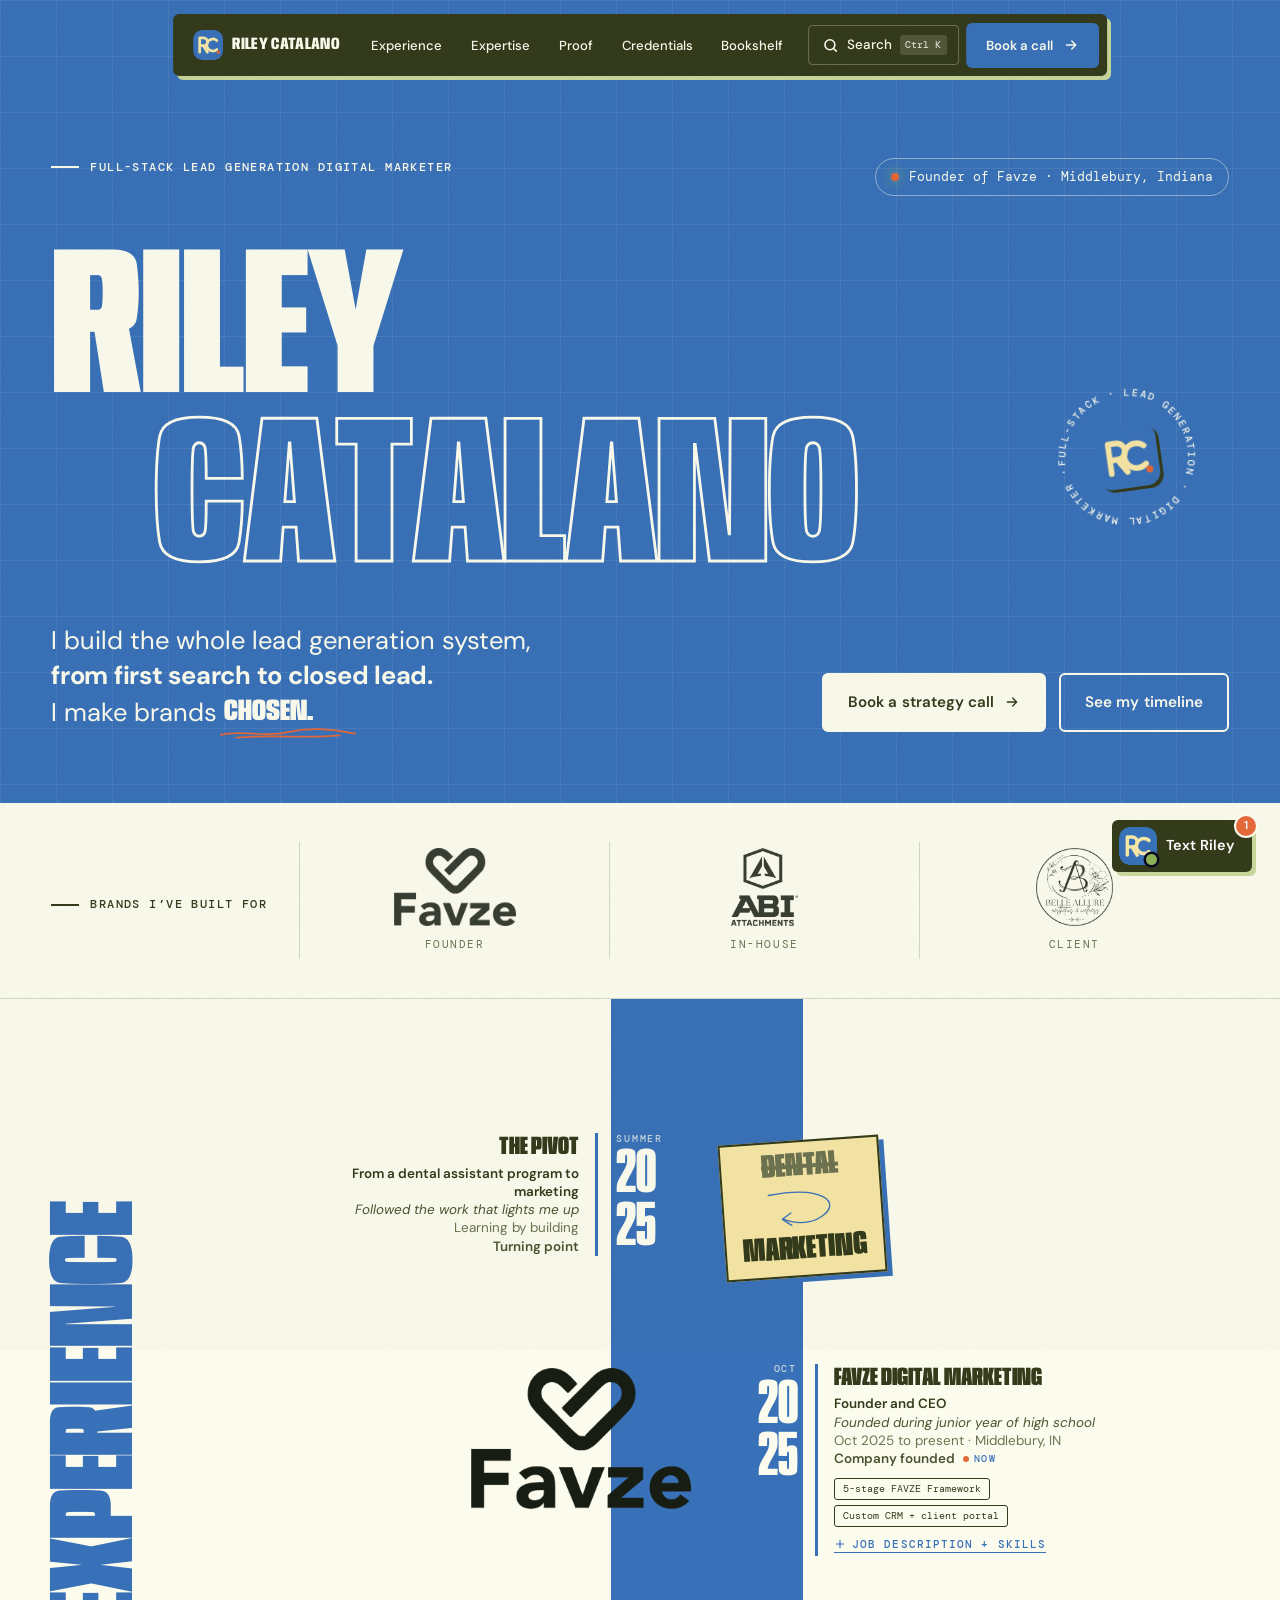
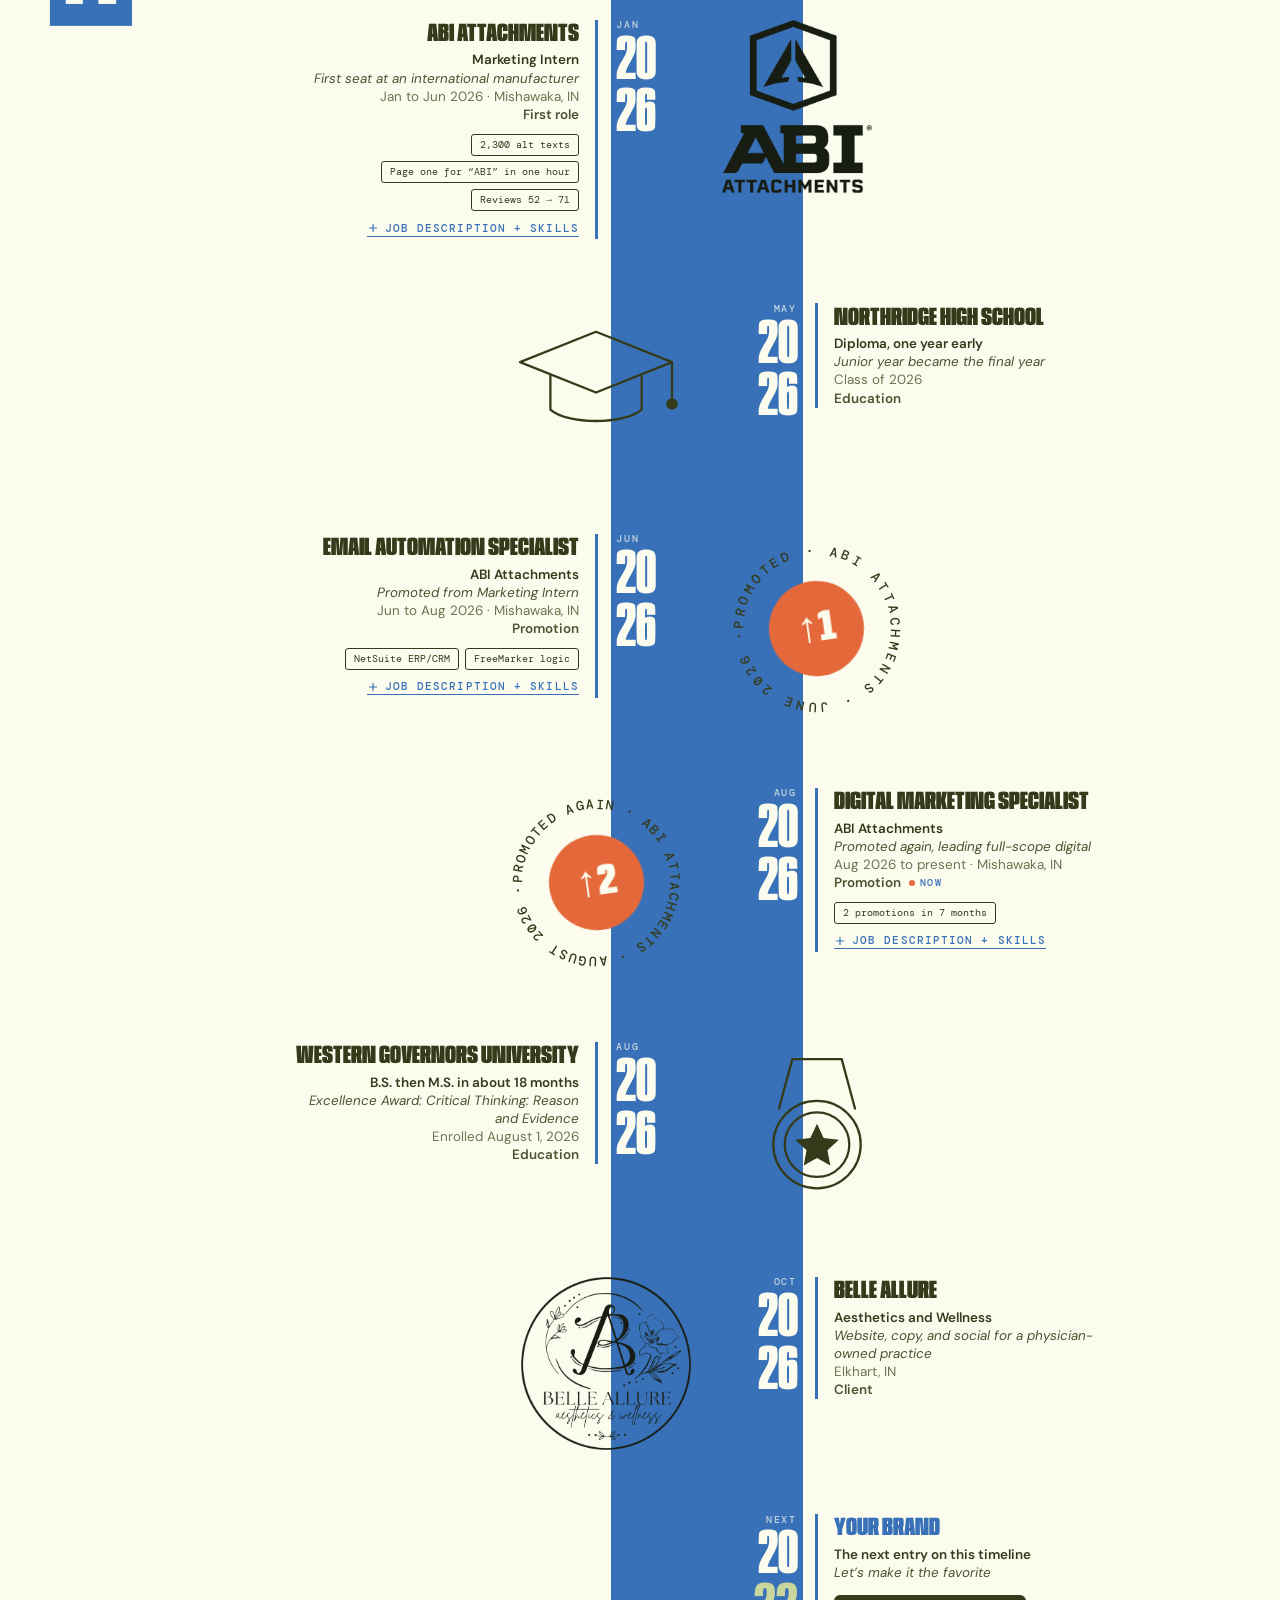
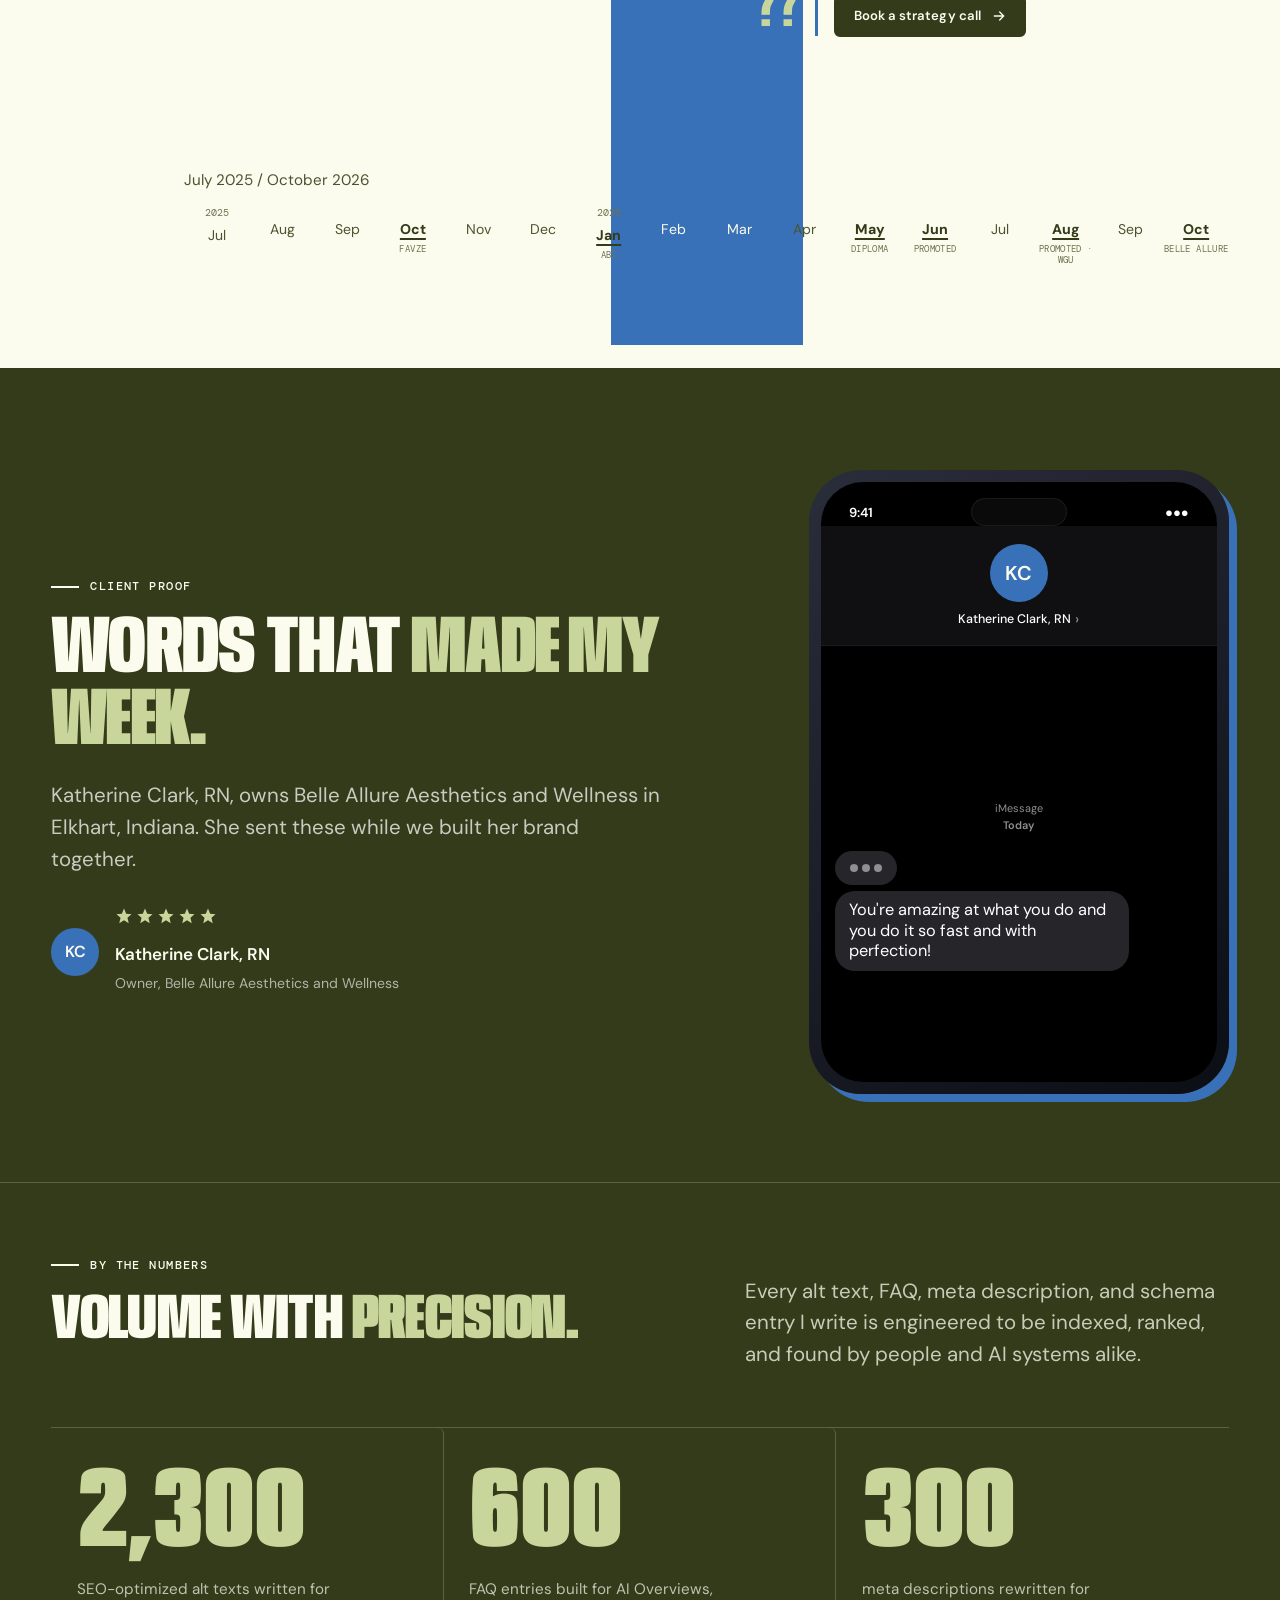
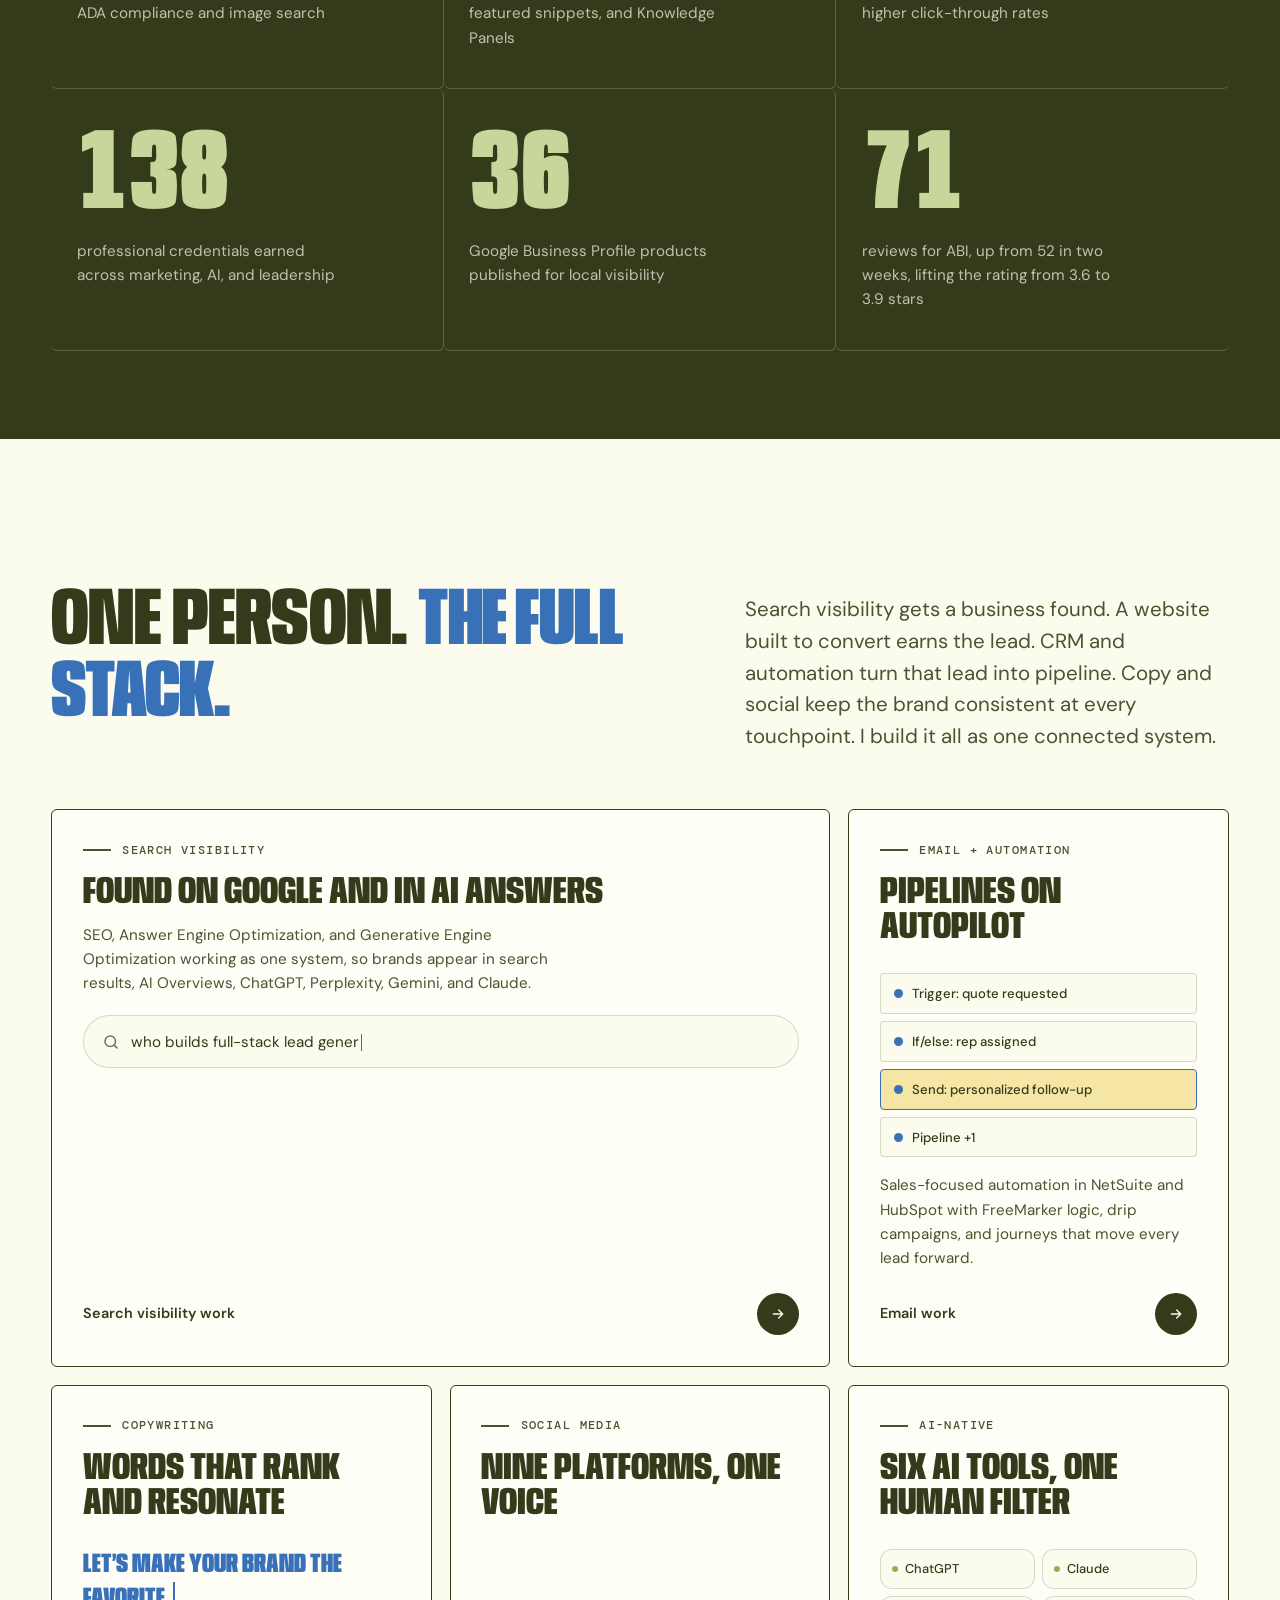
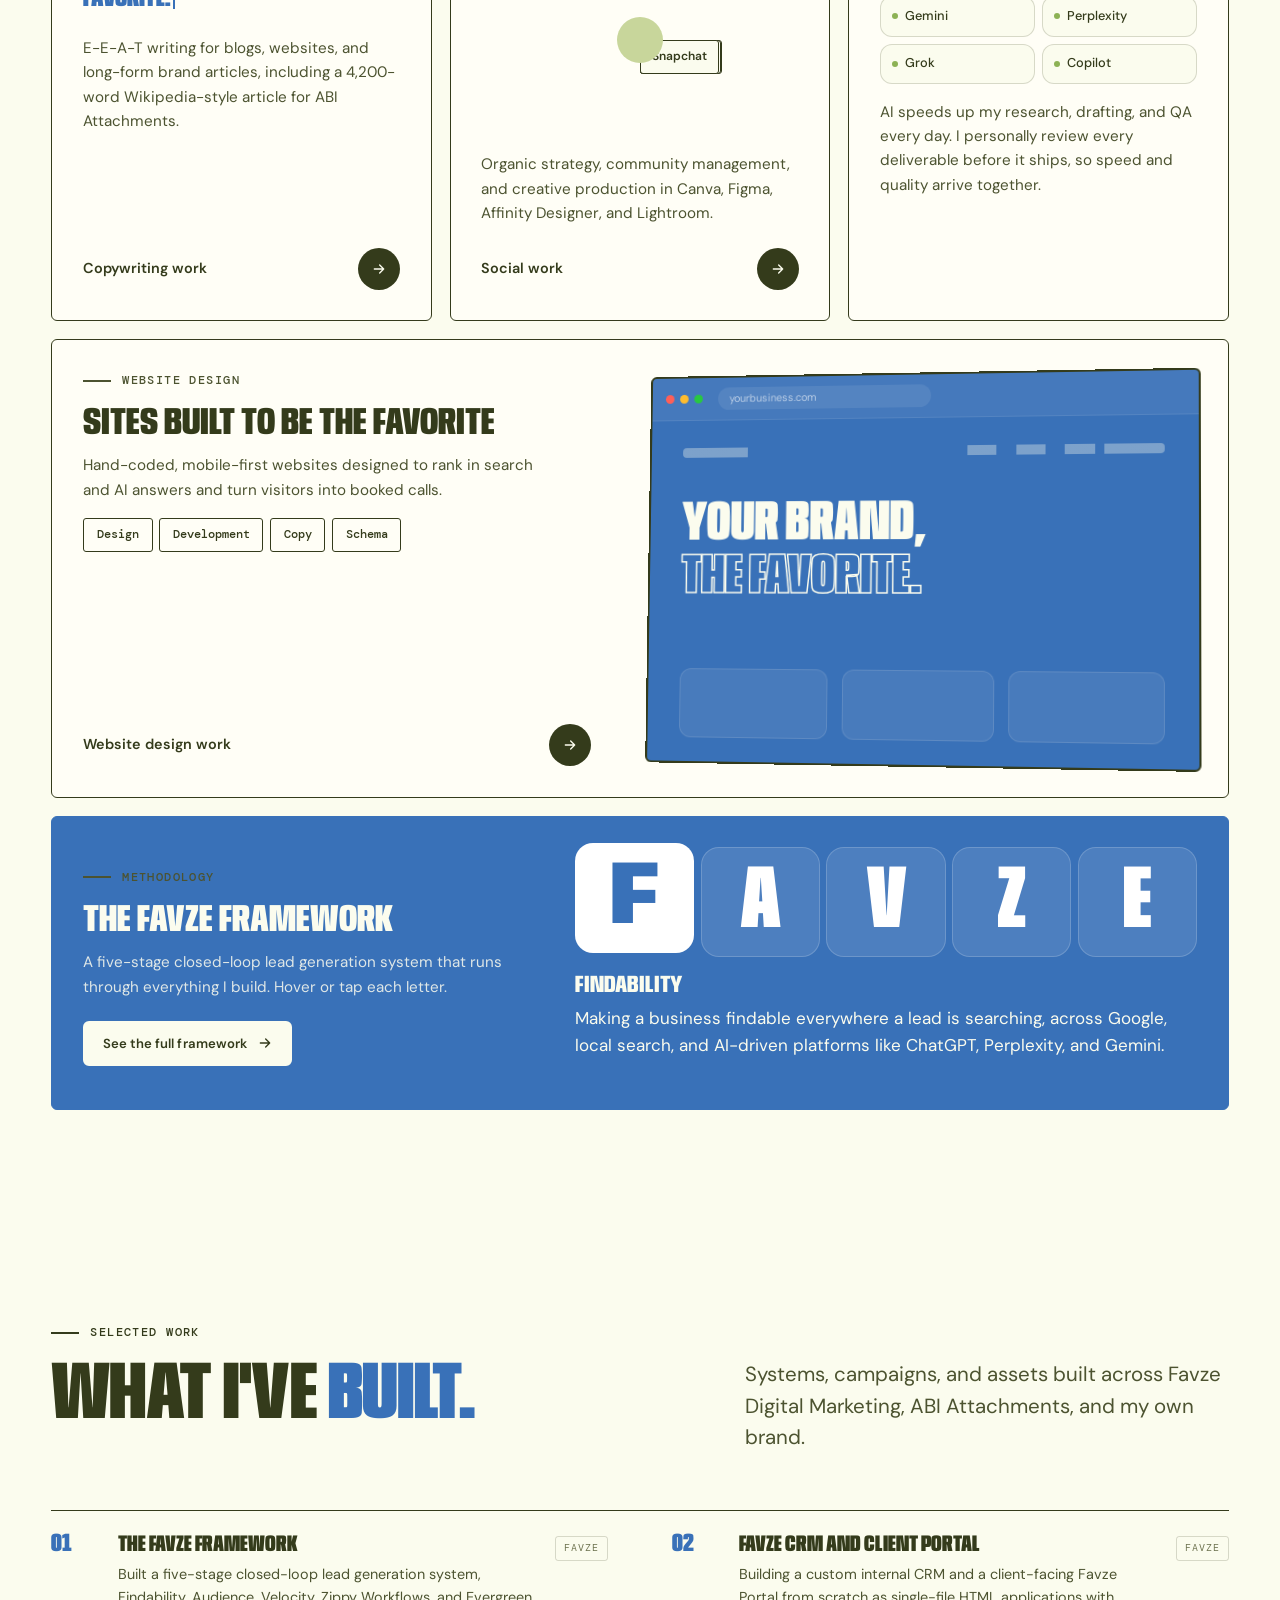
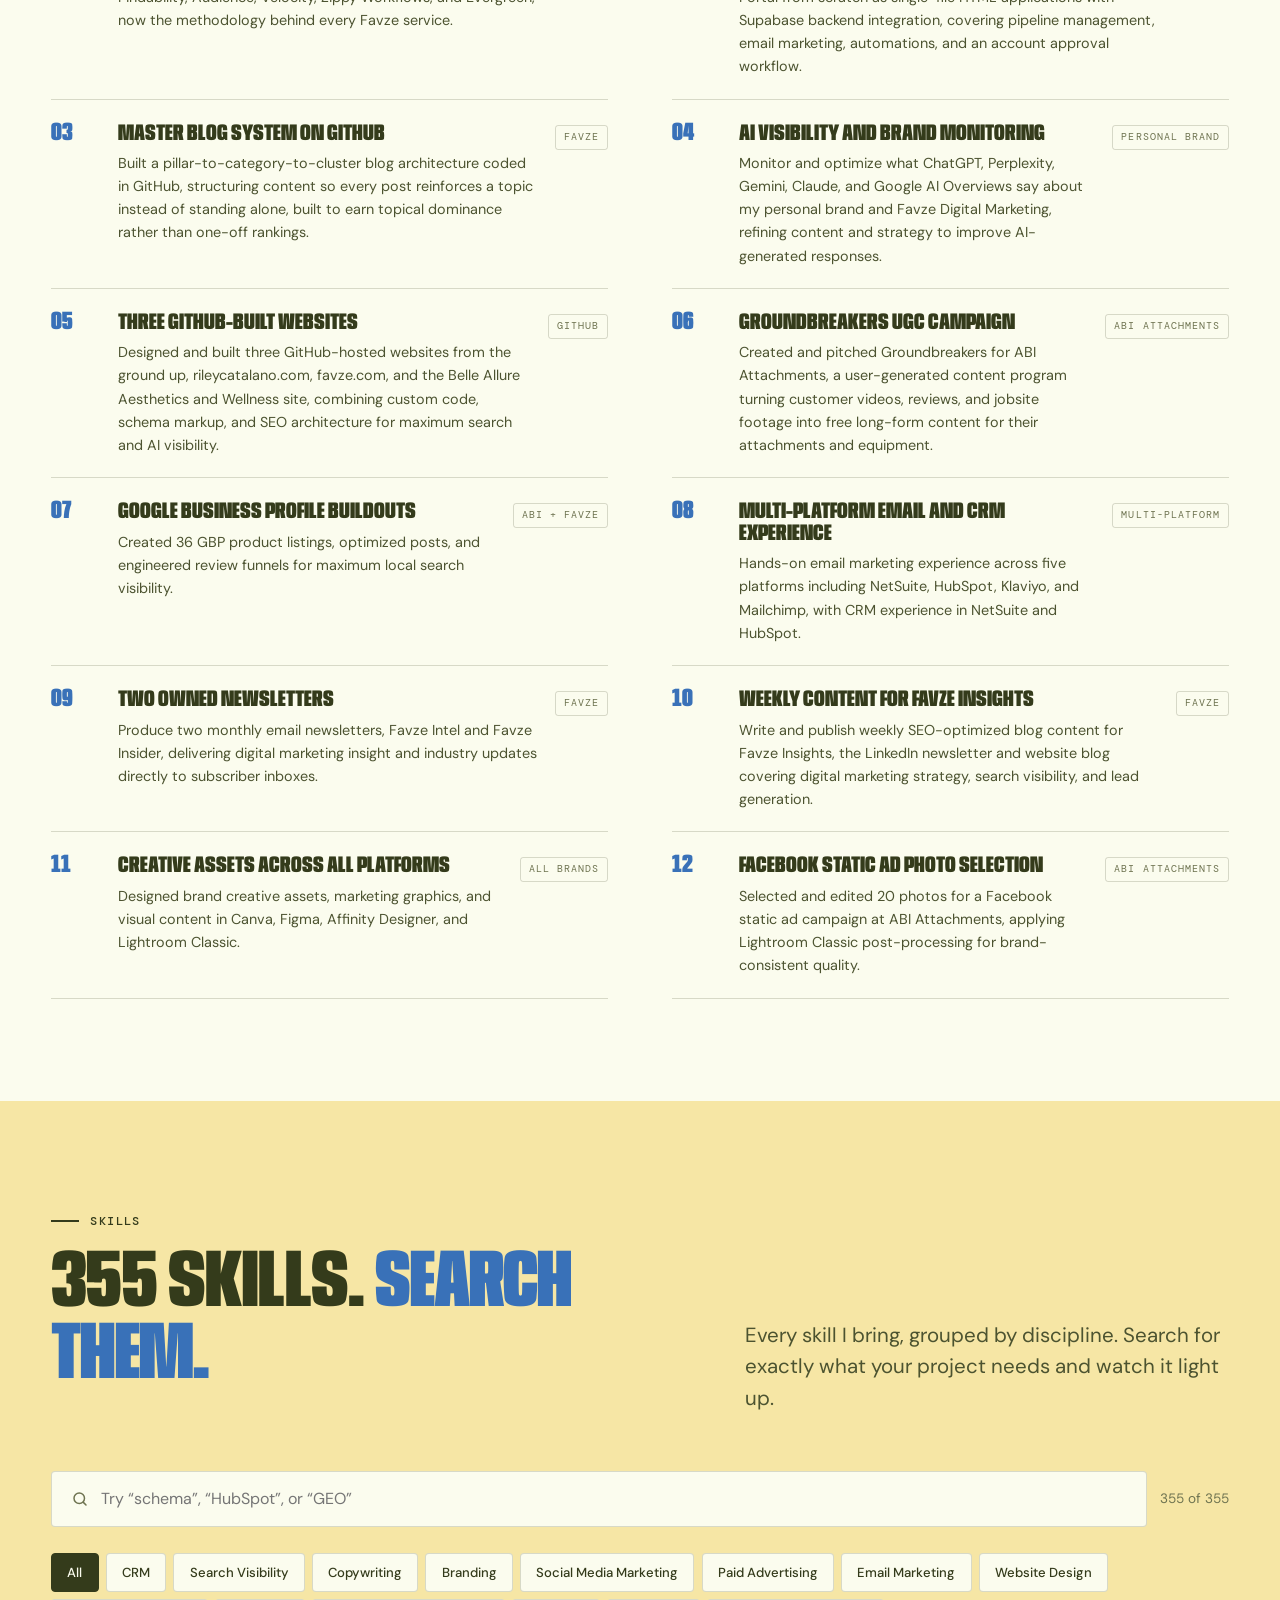
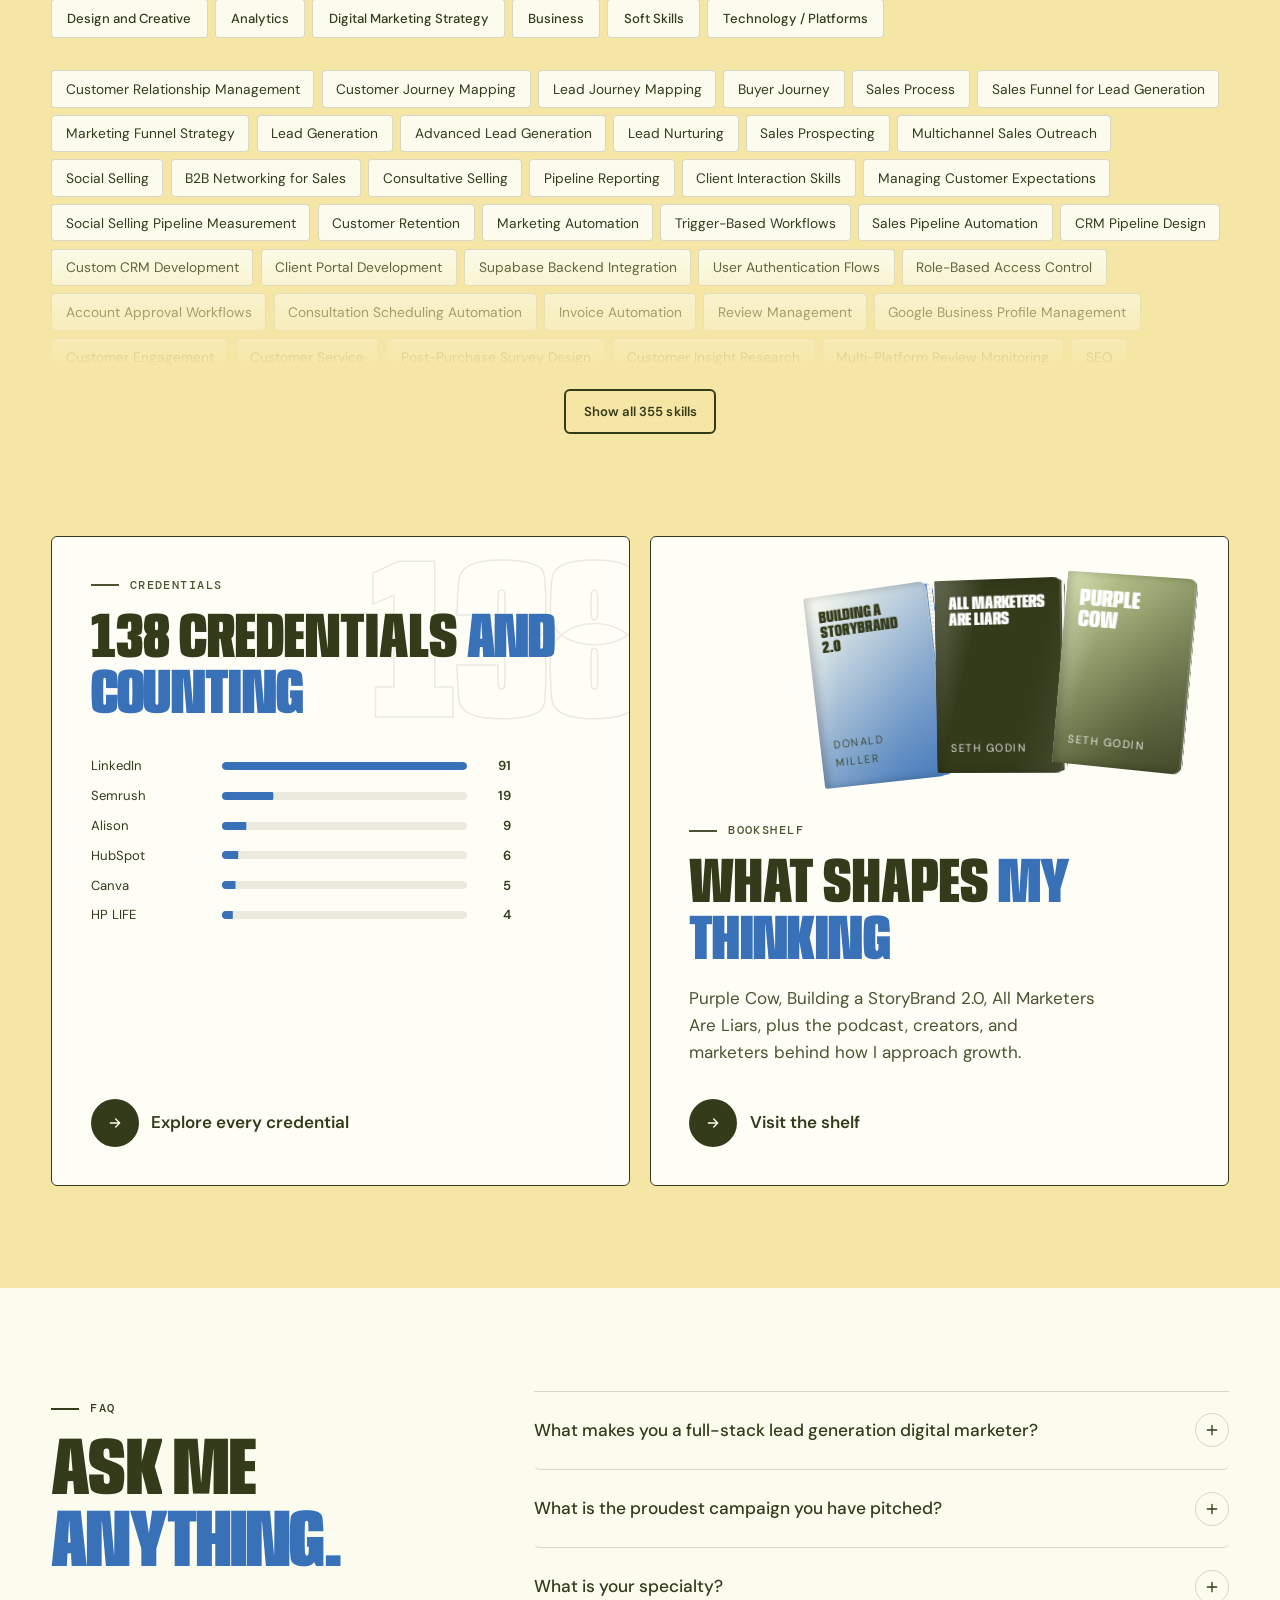
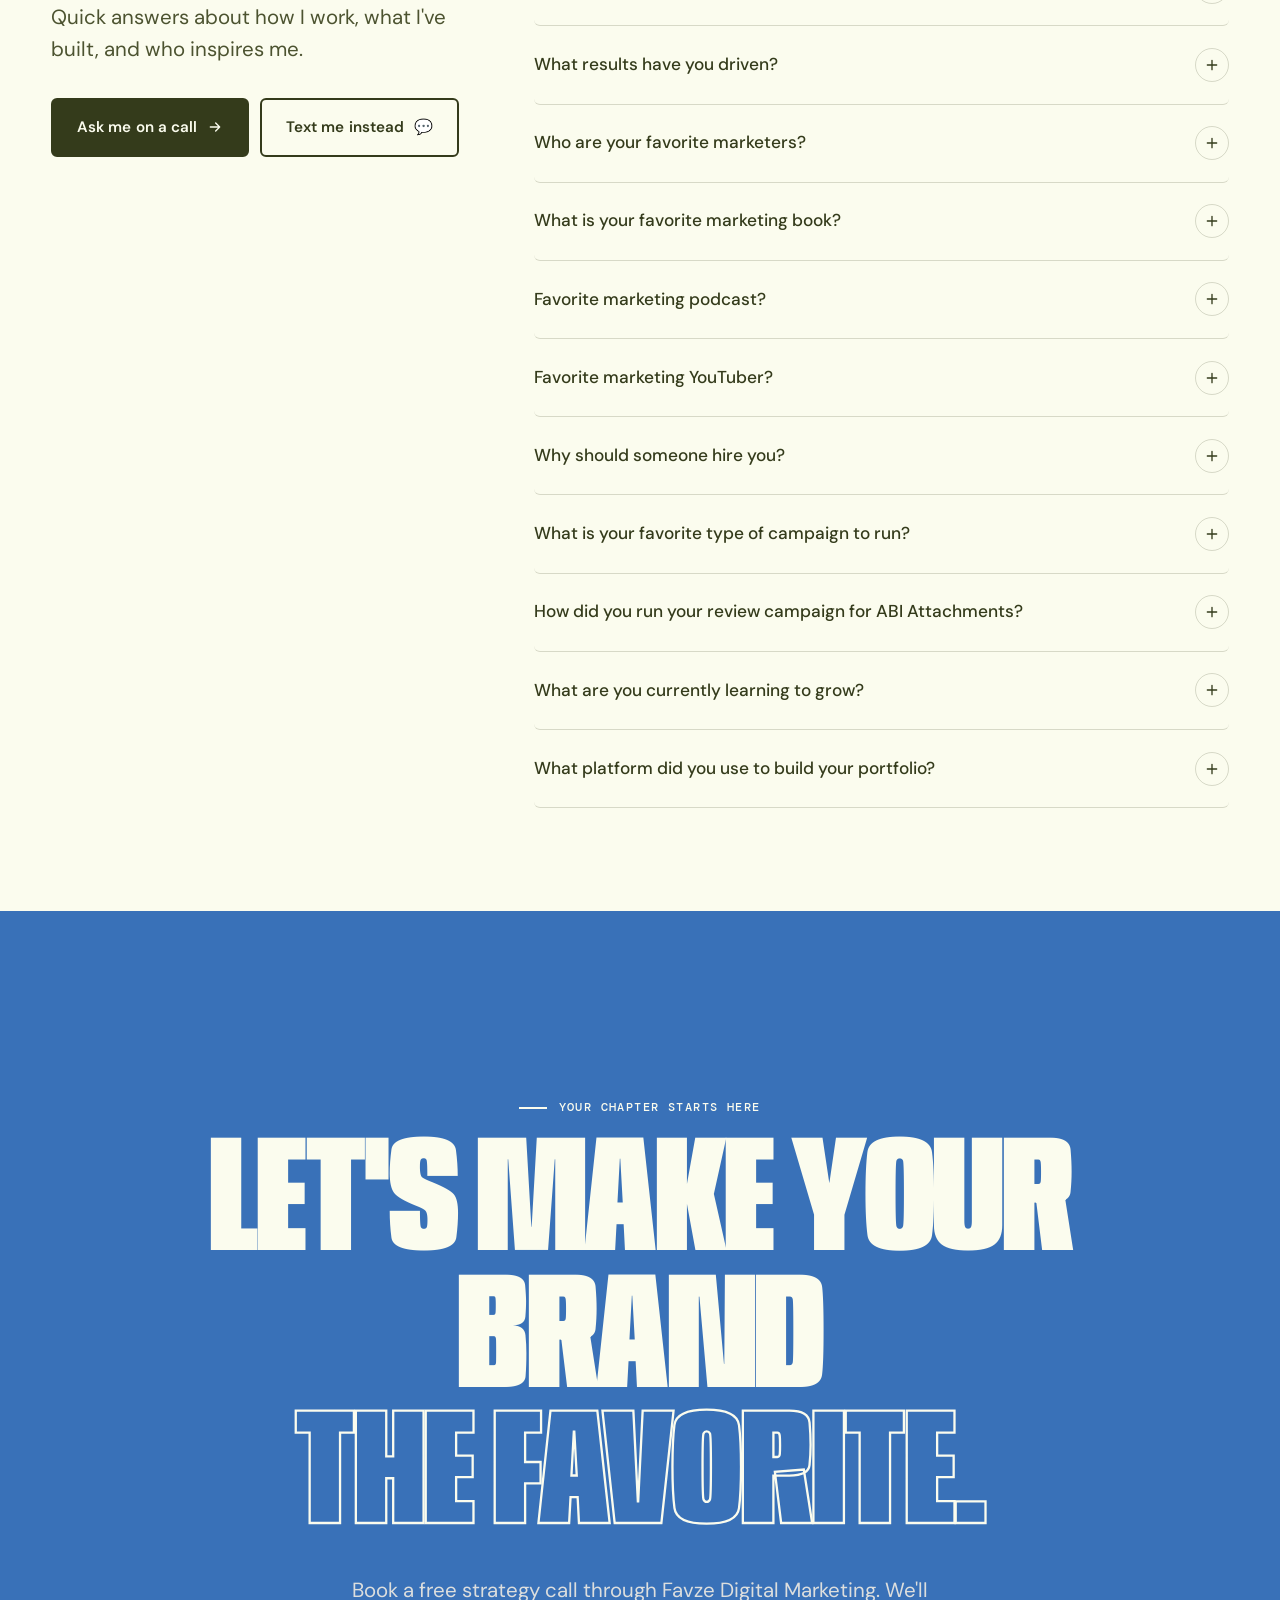
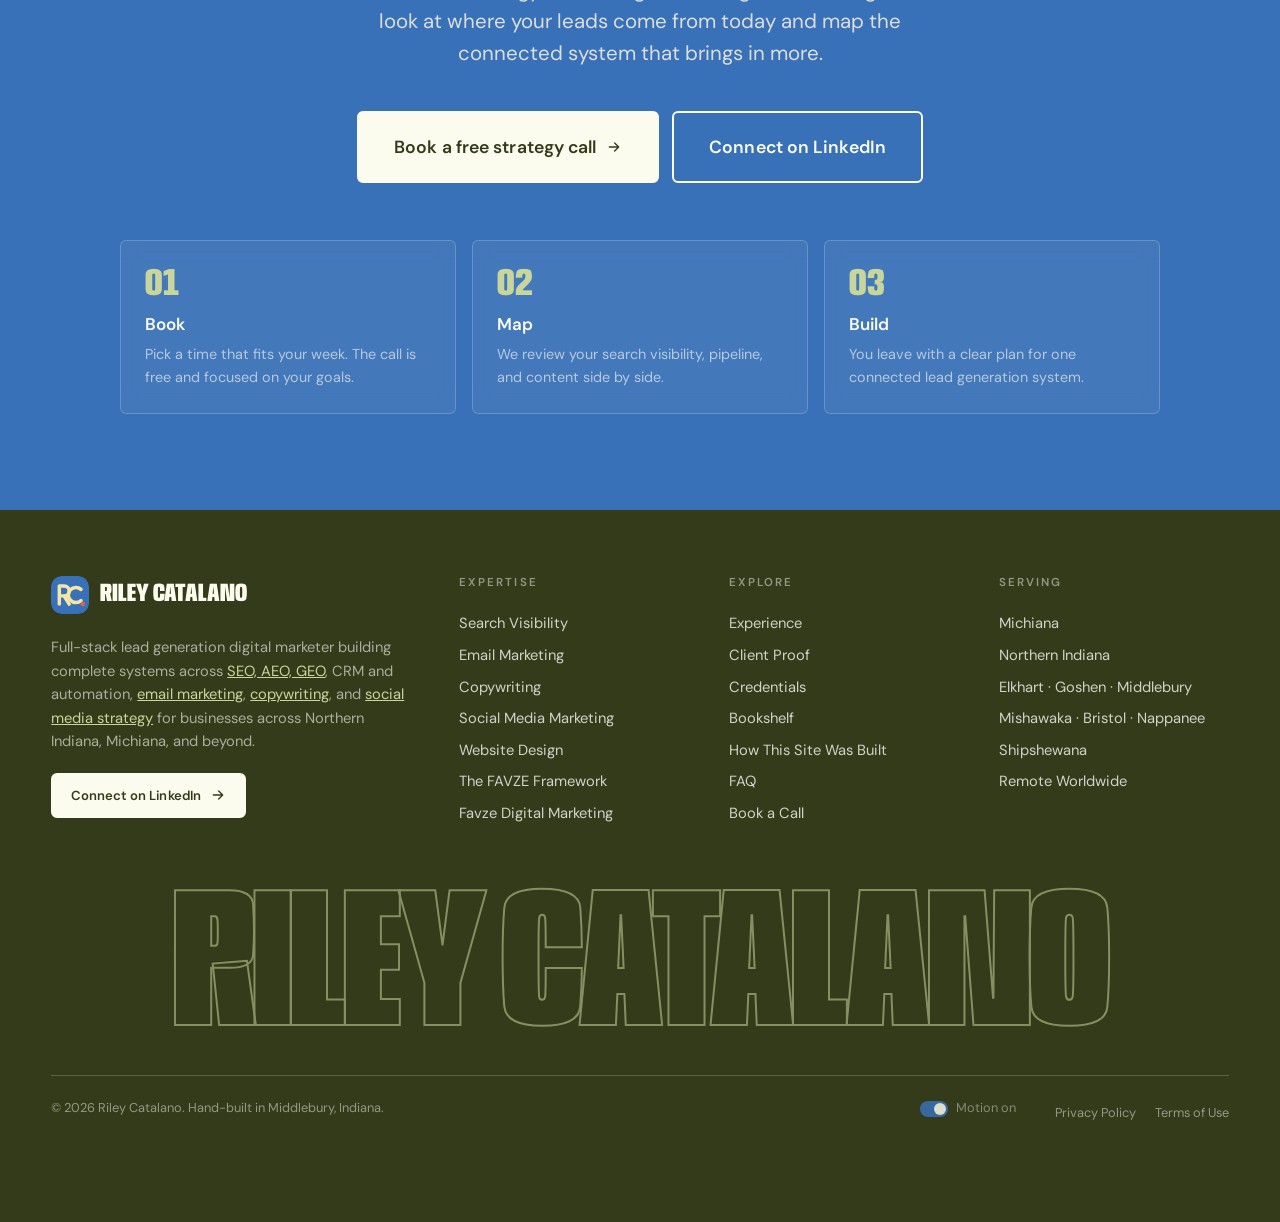
==== commit bd675e0e: "Design calm-down: color by zone, one card style, less clutter - Strict zones: blue hero, ivory, one " ====
--- a/index.html
+++ b/index.html
@@ -295,9 +295,6 @@
 <section class="hero" data-theme="dark" aria-labelledby="hero-title">
   <div class="aurora" aria-hidden="true"><b></b><b></b><b></b><b></b></div>
   <div class="hero-grid" aria-hidden="true"></div>
-  <div class="float float-1" aria-hidden="true"><b>2,300</b><span>alt texts optimized</span></div>
-  <div class="float float-2" aria-hidden="true"><b>2 promotions</b><span>in 7 months</span></div>
-  <div class="float float-3" aria-hidden="true"><b>138</b><span>credentials earned</span></div>
   <div class="wrap">
     <div class="hero-top">
       <span class="eyebrow">Full-Stack Lead Generation Digital Marketer</span>
@@ -314,7 +311,7 @@
     </div>
     <div class="scroll-cue" aria-hidden="true"><i></i>Scroll to explore</div>
   </div>
-</section><div class="marquee" aria-label="Core skills: SEO, AEO, GEO, AI Optimization, CRM + Automation, Email Marketing, Copywriting, Social Media, Schema Markup, Lead Generation"><div class="marquee-track"><span>SEO</span><svg viewBox="0 0 24 24" fill="currentColor" aria-hidden="true"><path d="M12 0c.6 6.5 5.5 11.4 12 12-6.5.6-11.4 5.5-12 12-.6-6.5-5.5-11.4-12-12C6.5 11.4 11.4 6.5 12 0z"/></svg><span>AEO</span><svg viewBox="0 0 24 24" fill="currentColor" aria-hidden="true"><path d="M12 0c.6 6.5 5.5 11.4 12 12-6.5.6-11.4 5.5-12 12-.6-6.5-5.5-11.4-12-12C6.5 11.4 11.4 6.5 12 0z"/></svg><span>GEO</span><svg viewBox="0 0 24 24" fill="currentColor" aria-hidden="true"><path d="M12 0c.6 6.5 5.5 11.4 12 12-6.5.6-11.4 5.5-12 12-.6-6.5-5.5-11.4-12-12C6.5 11.4 11.4 6.5 12 0z"/></svg><span>AI Optimization</span><svg viewBox="0 0 24 24" fill="currentColor" aria-hidden="true"><path d="M12 0c.6 6.5 5.5 11.4 12 12-6.5.6-11.4 5.5-12 12-.6-6.5-5.5-11.4-12-12C6.5 11.4 11.4 6.5 12 0z"/></svg><span>CRM + Automation</span><svg viewBox="0 0 24 24" fill="currentColor" aria-hidden="true"><path d="M12 0c.6 6.5 5.5 11.4 12 12-6.5.6-11.4 5.5-12 12-.6-6.5-5.5-11.4-12-12C6.5 11.4 11.4 6.5 12 0z"/></svg><span>Email Marketing</span><svg viewBox="0 0 24 24" fill="currentColor" aria-hidden="true"><path d="M12 0c.6 6.5 5.5 11.4 12 12-6.5.6-11.4 5.5-12 12-.6-6.5-5.5-11.4-12-12C6.5 11.4 11.4 6.5 12 0z"/></svg><span>Copywriting</span><svg viewBox="0 0 24 24" fill="currentColor" aria-hidden="true"><path d="M12 0c.6 6.5 5.5 11.4 12 12-6.5.6-11.4 5.5-12 12-.6-6.5-5.5-11.4-12-12C6.5 11.4 11.4 6.5 12 0z"/></svg><span>Social Media</span><svg viewBox="0 0 24 24" fill="currentColor" aria-hidden="true"><path d="M12 0c.6 6.5 5.5 11.4 12 12-6.5.6-11.4 5.5-12 12-.6-6.5-5.5-11.4-12-12C6.5 11.4 11.4 6.5 12 0z"/></svg><span>Schema Markup</span><svg viewBox="0 0 24 24" fill="currentColor" aria-hidden="true"><path d="M12 0c.6 6.5 5.5 11.4 12 12-6.5.6-11.4 5.5-12 12-.6-6.5-5.5-11.4-12-12C6.5 11.4 11.4 6.5 12 0z"/></svg><span>Lead Generation</span><svg viewBox="0 0 24 24" fill="currentColor" aria-hidden="true"><path d="M12 0c.6 6.5 5.5 11.4 12 12-6.5.6-11.4 5.5-12 12-.6-6.5-5.5-11.4-12-12C6.5 11.4 11.4 6.5 12 0z"/></svg><span aria-hidden="true" style="display:contents"><span>SEO</span><svg viewBox="0 0 24 24" fill="currentColor" aria-hidden="true"><path d="M12 0c.6 6.5 5.5 11.4 12 12-6.5.6-11.4 5.5-12 12-.6-6.5-5.5-11.4-12-12C6.5 11.4 11.4 6.5 12 0z"/></svg><span>AEO</span><svg viewBox="0 0 24 24" fill="currentColor" aria-hidden="true"><path d="M12 0c.6 6.5 5.5 11.4 12 12-6.5.6-11.4 5.5-12 12-.6-6.5-5.5-11.4-12-12C6.5 11.4 11.4 6.5 12 0z"/></svg><span>GEO</span><svg viewBox="0 0 24 24" fill="currentColor" aria-hidden="true"><path d="M12 0c.6 6.5 5.5 11.4 12 12-6.5.6-11.4 5.5-12 12-.6-6.5-5.5-11.4-12-12C6.5 11.4 11.4 6.5 12 0z"/></svg><span>AI Optimization</span><svg viewBox="0 0 24 24" fill="currentColor" aria-hidden="true"><path d="M12 0c.6 6.5 5.5 11.4 12 12-6.5.6-11.4 5.5-12 12-.6-6.5-5.5-11.4-12-12C6.5 11.4 11.4 6.5 12 0z"/></svg><span>CRM + Automation</span><svg viewBox="0 0 24 24" fill="currentColor" aria-hidden="true"><path d="M12 0c.6 6.5 5.5 11.4 12 12-6.5.6-11.4 5.5-12 12-.6-6.5-5.5-11.4-12-12C6.5 11.4 11.4 6.5 12 0z"/></svg><span>Email Marketing</span><svg viewBox="0 0 24 24" fill="currentColor" aria-hidden="true"><path d="M12 0c.6 6.5 5.5 11.4 12 12-6.5.6-11.4 5.5-12 12-.6-6.5-5.5-11.4-12-12C6.5 11.4 11.4 6.5 12 0z"/></svg><span>Copywriting</span><svg viewBox="0 0 24 24" fill="currentColor" aria-hidden="true"><path d="M12 0c.6 6.5 5.5 11.4 12 12-6.5.6-11.4 5.5-12 12-.6-6.5-5.5-11.4-12-12C6.5 11.4 11.4 6.5 12 0z"/></svg><span>Social Media</span><svg viewBox="0 0 24 24" fill="currentColor" aria-hidden="true"><path d="M12 0c.6 6.5 5.5 11.4 12 12-6.5.6-11.4 5.5-12 12-.6-6.5-5.5-11.4-12-12C6.5 11.4 11.4 6.5 12 0z"/></svg><span>Schema Markup</span><svg viewBox="0 0 24 24" fill="currentColor" aria-hidden="true"><path d="M12 0c.6 6.5 5.5 11.4 12 12-6.5.6-11.4 5.5-12 12-.6-6.5-5.5-11.4-12-12C6.5 11.4 11.4 6.5 12 0z"/></svg><span>Lead Generation</span><svg viewBox="0 0 24 24" fill="currentColor" aria-hidden="true"><path d="M12 0c.6 6.5 5.5 11.4 12 12-6.5.6-11.4 5.5-12 12-.6-6.5-5.5-11.4-12-12C6.5 11.4 11.4 6.5 12 0z"/></svg></span></div></div>
+</section>
 <section class="logos" aria-labelledby="logos-title">
   <div class="wrap logos-row">
     <p class="logos-k" id="logos-title"><span class="eyebrow">Brands I’ve built for</span></p>
@@ -362,19 +359,17 @@
         </div>
       </div>
     </div>
-    <p class="quote-scrub" data-scrub data-accent="fast,perfection">Amazing at what you do. So fast and with perfection.</p>
-  </div>
-</section>
-<section class="section" aria-labelledby="num-title">
-  <div class="wrap">
+  </div>
+  <div class="wrap proof-nums" aria-labelledby="num-title">
     <div class="section-head">
-      <div><span class="eyebrow" data-reveal>By the numbers</span><h2 class="h2" id="num-title" data-split>Volume with <em>precision.</em></h2></div>
+      <div><span class="eyebrow" data-reveal>By the numbers</span><h3 class="h2 proof-nums-title" id="num-title" data-split>Volume with <em>precision.</em></h3></div>
       <p class="lead" data-reveal>Every alt text, FAQ, meta description, and schema entry I write is engineered to be indexed, ranked, and found by people and AI systems alike.</p>
     </div>
     <div class="stats"><div class="stat" data-reveal style="--d:0.00s"><b><span data-count="2300">2,300</span></b><span>SEO-optimized alt texts written for ADA compliance and image search</span></div><div class="stat" data-reveal style="--d:0.08s"><b><span data-count="600">600</span></b><span>FAQ entries built for AI Overviews, featured snippets, and Knowledge Panels</span></div><div class="stat" data-reveal style="--d:0.16s"><b><span data-count="300">300</span></b><span>meta descriptions rewritten for higher click-through rates</span></div><div class="stat" data-reveal style="--d:0.00s"><b><span data-count="138">138</span></b><span>professional credentials earned across marketing, AI, and leadership</span></div><div class="stat" data-reveal style="--d:0.08s"><b><span data-count="36">36</span></b><span>Google Business Profile products published for local visibility</span></div><div class="stat" data-reveal style="--d:0.16s"><b><span data-count="71">71</span></b><span>reviews for ABI, up from 52 in two weeks, lifting the rating from 3.6 to 3.9 stars</span></div></div>
   </div>
 </section>
-<section class="section" id="expertise" aria-labelledby="exp-title" style="padding-top:0">
+
+<section class="section" id="expertise" aria-labelledby="exp-title">
   <div class="wrap">
     <div class="section-head">
       <div><span class="eyebrow" data-reveal>What I build</span><h2 class="h2" id="exp-title" data-split>One person. <em>The full stack.</em></h2></div>
@@ -450,29 +445,17 @@
     </div>
   </div>
 </section>
-<section class="section dark" id="work" data-theme="dark" aria-labelledby="work-title">
+<section class="section" id="work" aria-labelledby="work-title">
   <div class="wrap">
     <div class="section-head">
       <div><span class="eyebrow" data-reveal>Selected work</span><h2 class="h2" id="work-title" data-split>What I've <em>built.</em></h2></div>
       <p class="lead" data-reveal>Systems, campaigns, and assets built across Favze Digital Marketing, ABI Attachments, and my own brand.</p>
     </div>
-    <div class="work" style="grid-auto-flow:dense"><article class="wcard feature" data-reveal style="--d:0.00s"><div class="wn"><span>01</span><span>Favze</span></div><h3><a href="https://favze.com/favze-framework">The FAVZE Framework</a></h3><p>Built a five-stage closed-loop lead generation system, Findability, Audience, Velocity, Zippy Workflows, and Evergreen, now the methodology behind every Favze service.</p></article>
-<article class="wcard feature" data-reveal style="--d:0.06s"><div class="wn"><span>02</span><span>Favze</span></div><h3>Favze CRM and Client Portal</h3><p>Building a custom internal CRM and a client-facing Favze Portal from scratch as single-file HTML applications with Supabase backend integration, covering pipeline management, email marketing, automations, and an account approval workflow.</p></article>
-<article class="wcard" data-reveal style="--d:0.12s"><div class="wn"><span>03</span><span>Favze</span></div><h3>Master Blog System on GitHub</h3><p>Built a pillar-to-category-to-cluster blog architecture coded in GitHub, structuring content so every post reinforces a topic instead of standing alone, built to earn topical dominance rather than one-off rankings.</p></article>
-<article class="wcard" data-reveal style="--d:0.00s"><div class="wn"><span>04</span><span>Personal brand</span></div><h3>AI Visibility and Brand Monitoring</h3><p>Monitor and optimize what ChatGPT, Perplexity, Gemini, Claude, and Google AI Overviews say about my personal brand and Favze Digital Marketing, refining content and strategy to improve AI-generated responses.</p></article>
-<article class="wcard" data-reveal style="--d:0.06s"><div class="wn"><span>05</span><span>GitHub</span></div><h3>Three GitHub-Built Websites</h3><p>Designed and built three GitHub-hosted websites from the ground up, rileycatalano.com, favze.com, and the Belle Allure Aesthetics and Wellness site, combining custom code, schema markup, and SEO architecture for maximum search and AI visibility.</p></article>
-<article class="wcard feature" data-reveal style="--d:0.12s"><div class="wn"><span>06</span><span>ABI Attachments</span></div><h3>Groundbreakers UGC Campaign</h3><p>Created and pitched Groundbreakers for ABI Attachments, a user-generated content program turning customer videos, reviews, and jobsite footage into free long-form content for their attachments and equipment.</p></article>
-<article class="wcard" data-reveal style="--d:0.00s"><div class="wn"><span>07</span><span>ABI + Favze</span></div><h3>Google Business Profile Buildouts</h3><p>Created 36 GBP product listings, optimized posts, and engineered review funnels for maximum local search visibility.</p></article>
-<article class="wcard" data-reveal style="--d:0.06s"><div class="wn"><span>08</span><span>Multi-platform</span></div><h3><a href="/email-marketing">Multi-Platform Email and CRM Experience</a></h3><p>Hands-on email marketing experience across five platforms including NetSuite, HubSpot, Klaviyo, and Mailchimp, with CRM experience in NetSuite and HubSpot.</p></article>
-<article class="wcard" data-reveal style="--d:0.12s"><div class="wn"><span>09</span><span>Favze</span></div><h3>Two Owned Newsletters</h3><p>Produce two monthly email newsletters, Favze Intel and Favze Insider, delivering digital marketing insight and industry updates directly to subscriber inboxes.</p></article>
-<article class="wcard" data-reveal style="--d:0.00s"><div class="wn"><span>10</span><span>Favze</span></div><h3>Weekly Content for Favze Insights</h3><p>Write and publish weekly SEO-optimized blog content for Favze Insights, the LinkedIn newsletter and website blog covering digital marketing strategy, search visibility, and lead generation.</p></article>
-<article class="wcard" data-reveal style="--d:0.06s"><div class="wn"><span>11</span><span>All brands</span></div><h3>Creative Assets Across All Platforms</h3><p>Designed brand creative assets, marketing graphics, and visual content in Canva, Figma, Affinity Designer, and Lightroom Classic.</p></article>
-<article class="wcard" data-reveal style="--d:0.12s"><div class="wn"><span>12</span><span>ABI Attachments</span></div><h3>Facebook Static Ad Photo Selection</h3><p>Selected and edited 20 photos for a Facebook static ad campaign at ABI Attachments, applying Lightroom Classic post-processing for brand-consistent quality.</p></article>
-</div>
-  </div>
-</section>
-
-<section class="section" id="skills" aria-labelledby="sk-title" style="padding-top:0">
+    <ol class="worklist"><li class="wl" data-reveal><span class="wl-n">01</span><div class="wl-b"><h3><a href="https://favze.com/favze-framework">The FAVZE Framework</a></h3><p>Built a five-stage closed-loop lead generation system, Findability, Audience, Velocity, Zippy Workflows, and Evergreen, now the methodology behind every Favze service.</p></div><span class="wl-tag">Favze</span></li><li class="wl" data-reveal><span class="wl-n">02</span><div class="wl-b"><h3>Favze CRM and Client Portal</h3><p>Building a custom internal CRM and a client-facing Favze Portal from scratch as single-file HTML applications with Supabase backend integration, covering pipeline management, email marketing, automations, and an account approval workflow.</p></div><span class="wl-tag">Favze</span></li><li class="wl" data-reveal><span class="wl-n">03</span><div class="wl-b"><h3>Master Blog System on GitHub</h3><p>Built a pillar-to-category-to-cluster blog architecture coded in GitHub, structuring content so every post reinforces a topic instead of standing alone, built to earn topical dominance rather than one-off rankings.</p></div><span class="wl-tag">Favze</span></li><li class="wl" data-reveal><span class="wl-n">04</span><div class="wl-b"><h3>AI Visibility and Brand Monitoring</h3><p>Monitor and optimize what ChatGPT, Perplexity, Gemini, Claude, and Google AI Overviews say about my personal brand and Favze Digital Marketing, refining content and strategy to improve AI-generated responses.</p></div><span class="wl-tag">Personal brand</span></li><li class="wl" data-reveal><span class="wl-n">05</span><div class="wl-b"><h3>Three GitHub-Built Websites</h3><p>Designed and built three GitHub-hosted websites from the ground up, rileycatalano.com, favze.com, and the Belle Allure Aesthetics and Wellness site, combining custom code, schema markup, and SEO architecture for maximum search and AI visibility.</p></div><span class="wl-tag">GitHub</span></li><li class="wl" data-reveal><span class="wl-n">06</span><div class="wl-b"><h3>Groundbreakers UGC Campaign</h3><p>Created and pitched Groundbreakers for ABI Attachments, a user-generated content program turning customer videos, reviews, and jobsite footage into free long-form content for their attachments and equipment.</p></div><span class="wl-tag">ABI Attachments</span></li><li class="wl" data-reveal><span class="wl-n">07</span><div class="wl-b"><h3>Google Business Profile Buildouts</h3><p>Created 36 GBP product listings, optimized posts, and engineered review funnels for maximum local search visibility.</p></div><span class="wl-tag">ABI + Favze</span></li><li class="wl" data-reveal><span class="wl-n">08</span><div class="wl-b"><h3><a href="/email-marketing">Multi-Platform Email and CRM Experience</a></h3><p>Hands-on email marketing experience across five platforms including NetSuite, HubSpot, Klaviyo, and Mailchimp, with CRM experience in NetSuite and HubSpot.</p></div><span class="wl-tag">Multi-platform</span></li><li class="wl" data-reveal><span class="wl-n">09</span><div class="wl-b"><h3>Two Owned Newsletters</h3><p>Produce two monthly email newsletters, Favze Intel and Favze Insider, delivering digital marketing insight and industry updates directly to subscriber inboxes.</p></div><span class="wl-tag">Favze</span></li><li class="wl" data-reveal><span class="wl-n">10</span><div class="wl-b"><h3>Weekly Content for Favze Insights</h3><p>Write and publish weekly SEO-optimized blog content for Favze Insights, the LinkedIn newsletter and website blog covering digital marketing strategy, search visibility, and lead generation.</p></div><span class="wl-tag">Favze</span></li><li class="wl" data-reveal><span class="wl-n">11</span><div class="wl-b"><h3>Creative Assets Across All Platforms</h3><p>Designed brand creative assets, marketing graphics, and visual content in Canva, Figma, Affinity Designer, and Lightroom Classic.</p></div><span class="wl-tag">All brands</span></li><li class="wl" data-reveal><span class="wl-n">12</span><div class="wl-b"><h3>Facebook Static Ad Photo Selection</h3><p>Selected and edited 20 photos for a Facebook static ad campaign at ABI Attachments, applying Lightroom Classic post-processing for brand-consistent quality.</p></div><span class="wl-tag">ABI Attachments</span></li></ol>
+  </div>
+</section>
+
+<section class="section zone-v" id="skills" aria-labelledby="sk-title">
   <div class="wrap" data-explorer="dim">
     <div class="section-head">
       <div><span class="eyebrow" data-reveal>Skills</span><h2 class="h2" id="sk-title" data-split>355 skills. <em>Search them.</em></h2></div>
@@ -487,9 +470,9 @@
     <div class="cloud-more"><button type="button" class="btn btn-ghost btn-sm">Show all 355 skills</button></div>
   </div>
 </section>
-<section class="section" aria-label="Credentials and bookshelf" style="padding-top:0">
+<section class="section zone-v zone-v-end" aria-label="Credentials and bookshelf">
   <div class="wrap teasers">
-    <a href="/certifications" class="teaser teaser-cert" data-reveal data-cursor="Explore" data-theme="dark">
+    <a href="/certifications" class="teaser teaser-cert" data-reveal data-cursor="Explore">
       <span class="teaser-big" aria-hidden="true">138</span>
       <span class="eyebrow">Credentials</span>
       <h3>138 credentials <em>and counting</em></h3>
@@ -505,7 +488,7 @@
     </a>
   </div>
 </section>
-<section class="section" id="faq" aria-labelledby="faq-title" style="padding-top:0">
+<section class="section" id="faq" aria-labelledby="faq-title">
   <div class="wrap faq">
     <div>
       <span class="eyebrow" data-reveal>FAQ</span>
--- a/assets/css/site.css
+++ b/assets/css/site.css
@@ -1575,3 +1575,110 @@
 @media (max-width:600px){.sx{padding-top:max(16px,env(safe-area-inset-top,0px))}.sx-panel{max-height:calc(100svh - 32px)}.sx-foot span:not(.sx-count){display:none}}
 @media (prefers-reduced-motion:reduce){.sx-panel,.sx-scrim{transition:none}}
 .sx[hidden]{display:none}
+
+/* =========================================================
+   CALM LAYER: one color per zone, one card style, quieter motion.
+   Zones top to bottom:
+   Blue hero / Ivory (logos, experience) / Brown (proof + numbers)
+   / Ivory (expertise, work) / Vanilla (skills, credentials, books)
+   / Ivory (FAQ) / Blue finale / Brown footer.
+   Cards: ivory surface, 1.5px ink rule, no resting shadow.
+   Persimmon: stamps, progress bar, logo dot only.
+   ========================================================= */
+:root{--surface:#FFFEF6;--rule:1.5px solid var(--ink)}
+.section{padding-block:clamp(4rem,8vw,6.5rem)}
+.section-head{margin-bottom:clamp(2rem,4.5vw,3.5rem)}
+.h2{font-size:clamp(2.6rem,6.4vw,5.6rem)}
+.grain{opacity:.035}
+
+/* Hero: name, promise, two buttons, one stamp. Nothing else. */
+.hero{min-height:auto;padding-top:clamp(7.5rem,14vh,10rem);padding-bottom:clamp(3rem,6vw,4.5rem)}
+.hero .status{background:transparent!important;color:var(--ivory)!important;border:1.5px solid rgba(251,252,238,.45)!important;box-shadow:none!important}
+.hero-stamp{top:auto;bottom:clamp(150px,22vh,200px)}
+.scroll-cue{display:none}
+
+/* Logo strip: quiet ivory band with hairlines */
+.logos{background:var(--ivory)!important;border-bottom:1px solid var(--line)!important}
+.logos-list li{border-left-color:var(--line)}
+
+/* One card style everywhere */
+.tile,.teaser,.stack-card,.wd-step,.edu-card,.next-up,.shelf-item,.cert,.xp-card{background:var(--surface)!important;color:var(--ink)!important;border:var(--rule)!important;box-shadow:none!important;border-radius:var(--r)!important}
+.tile:hover,.teaser:hover,.stack-card:hover,.wd-step:hover,.shelf-item:hover,.cert:hover{transform:translate(-3px,-3px)!important;box-shadow:6px 6px 0 var(--ink)!important}
+.tile p,.teaser p{color:var(--ink-2)!important}
+.tile .go i,.teaser .go i{background:var(--ink)!important;color:var(--ivory)!important}
+.tile:hover .go i,.teaser:hover .go i{background:var(--celtic)!important}
+/* Feature tile: the one blue card in the grid */
+.t-favze{background:var(--celtic)!important;color:var(--ivory)!important;border-color:var(--celtic)!important}
+.t-favze p{color:rgba(251,252,238,.85)!important}
+.t-favze .go i{background:var(--ivory)!important;color:var(--celtic)!important}
+.t-favze:hover{box-shadow:6px 6px 0 var(--ink)!important}
+/* Search tile on ivory */
+.t-search .searchbox{background:var(--ivory);border:1.5px solid var(--line);color:var(--ink)}
+.t-search .searchbox .caret{background:var(--celtic)}
+.ai-answer{background:var(--vanilla)!important;border:1.5px solid var(--ink)!important;color:var(--ink)}
+.ai-answer b{color:var(--celtic)!important}
+.t-search .eyebrow,.tile .eyebrow{color:var(--ink-2)}
+.typed{color:var(--celtic)!important;font-family:var(--display)!important;font-style:normal!important;font-weight:900;font-stretch:60%;text-transform:uppercase;font-size:1.7rem}
+.typed .caret{background:var(--celtic)!important}
+.orbit::after{background:var(--tea)!important;box-shadow:none!important}
+.orbit span{background:var(--ivory)!important;border:1px solid var(--ink)!important;border-radius:3px!important}
+.flow-node{background:var(--ivory)!important;border-radius:4px!important}
+.flow-node i,.flow-node:nth-child(n) i{background:var(--celtic)!important}
+.flow-node.active{border-color:var(--celtic)!important;box-shadow:none!important;background:var(--vanilla)!important}
+.t-web .mock{box-shadow:none!important}
+
+/* Proof zone: brown, phone, then numbers in tea green */
+.proof-sec{padding-bottom:clamp(3.5rem,7vw,5.5rem)}
+.proof-nums{margin-top:clamp(3.5rem,7vw,5.5rem);padding-top:clamp(2.5rem,5vw,4rem);border-top:1px solid var(--line-light)}
+.proof-nums .h2{font-size:clamp(2.2rem,5vw,4.2rem)}
+.proof-nums .h2 em{color:var(--tea)!important;-webkit-text-fill-color:var(--tea)}
+.proof-nums .lead{color:rgba(251,252,238,.75)}
+.proof-sec .stats{border-top-color:var(--line-light)}
+.proof-sec .stat{border-color:var(--line-light)!important}
+.proof-sec .stat b{color:var(--tea)}
+.proof-sec .stat>span{color:rgba(251,252,238,.7)}
+.phone{box-shadow:8px 8px 0 var(--celtic)!important}
+
+/* Work: numbered editorial list */
+.worklist{list-style:none;display:grid;grid-template-columns:1fr 1fr;column-gap:clamp(2rem,5vw,4.5rem);border-top:var(--rule)}
+.wl{display:grid;grid-template-columns:3.2rem minmax(0,1fr) auto;gap:1rem;align-items:baseline;padding:1.3rem 0;border-bottom:1px solid var(--line);transition:background .3s}
+.wl-n{font-family:var(--display);font-weight:900;font-stretch:58%;font-size:1.6rem;color:var(--celtic);line-height:1}
+.wl h3{font-family:var(--display);font-weight:900;font-stretch:62%;text-transform:uppercase;font-size:clamp(1.25rem,1.8vw,1.55rem);line-height:.95;margin-bottom:.4rem}
+.wl h3 a{color:inherit;text-decoration:none;background:linear-gradient(var(--celtic),var(--celtic)) 0 100%/0 2px no-repeat;transition:background-size .35s var(--ease)}
+.wl h3 a:hover{background-size:100% 2px}
+.wl p{font-size:.9rem;color:var(--ink-2);max-width:52ch}
+.wl-tag{font-family:var(--mono);font-size:.64rem;letter-spacing:.1em;text-transform:uppercase;color:var(--muted);white-space:nowrap;padding:.2rem .5rem;border:1px solid var(--line);border-radius:3px}
+.wl:hover .wl-n{color:var(--accent)}
+@media (max-width:900px){.worklist{grid-template-columns:1fr}}
+@media (max-width:560px){.wl{grid-template-columns:2.4rem minmax(0,1fr)}.wl-tag{grid-column:2;justify-self:start;margin-top:.4rem}}
+
+/* Vanilla zone: skills + credentials + bookshelf read as one block */
+.zone-v{background:var(--vanilla)}
+.zone-v + .zone-v{padding-top:0}
+.zone-v .h2 em{color:var(--celtic)!important}
+.zone-v .filters button,.zone-v .search{background:var(--ivory)}
+.zone-v .filters button[aria-pressed="true"]{background:var(--ink)!important;color:var(--ivory)!important}
+.teaser-cert h3 em,.teaser-books h3 em{color:var(--celtic)!important;-webkit-text-fill-color:var(--celtic)}
+.teaser-cert .bar i{background:rgba(52,59,27,.1)!important}
+.teaser-cert .bar span,.teaser-cert .bar b{color:var(--ink)}
+.teaser-big{-webkit-text-stroke:1.5px rgba(52,59,27,.1)!important}
+.teaser-cert .eyebrow,.teaser-books .eyebrow{color:var(--ink-2)}
+
+/* Fewer competing accents */
+.chip,.tags span,.xp-tags span{border-width:1px!important}
+.btn:hover{box-shadow:4px 4px 0 var(--ink)!important}
+.hero .btn:hover,.finale .btn:hover,#hero.svc-hero .btn:hover,.page-hero .btn:hover{box-shadow:4px 4px 0 var(--brown)!important;border-color:var(--brown)!important}
+.footer-word{opacity:.55}
+.cloud span,.filters button,.issuer,.search,.skill-ui .search,.zone-v .search{border-radius:4px!important}
+.cloud span{border:1px solid var(--line)!important;background:var(--ivory)!important}
+.cloud span.hit{background:var(--celtic)!important;color:var(--ivory)!important;border-color:var(--celtic)!important}
+.cert .meta span{background:transparent!important;border:1px solid var(--line)!important;border-radius:3px!important;color:var(--ink-2)!important}
+.cert .meta .iss{border:0!important;padding-left:0!important;font-weight:600;color:var(--ink)!important}
+@media (max-width:700px){
+  .stats{grid-template-columns:1fr 1fr!important}
+  .stat{border-right:0!important;padding:1.3rem .4rem!important}
+  .stat:nth-child(odd){border-right:1px solid var(--line-light)!important;padding-right:1rem!important}
+  .stat:nth-child(even){padding-left:1rem!important}
+  .stat b{font-size:clamp(2.6rem,13vw,3.6rem)!important}
+  .stat>span{font-size:.82rem}
+}
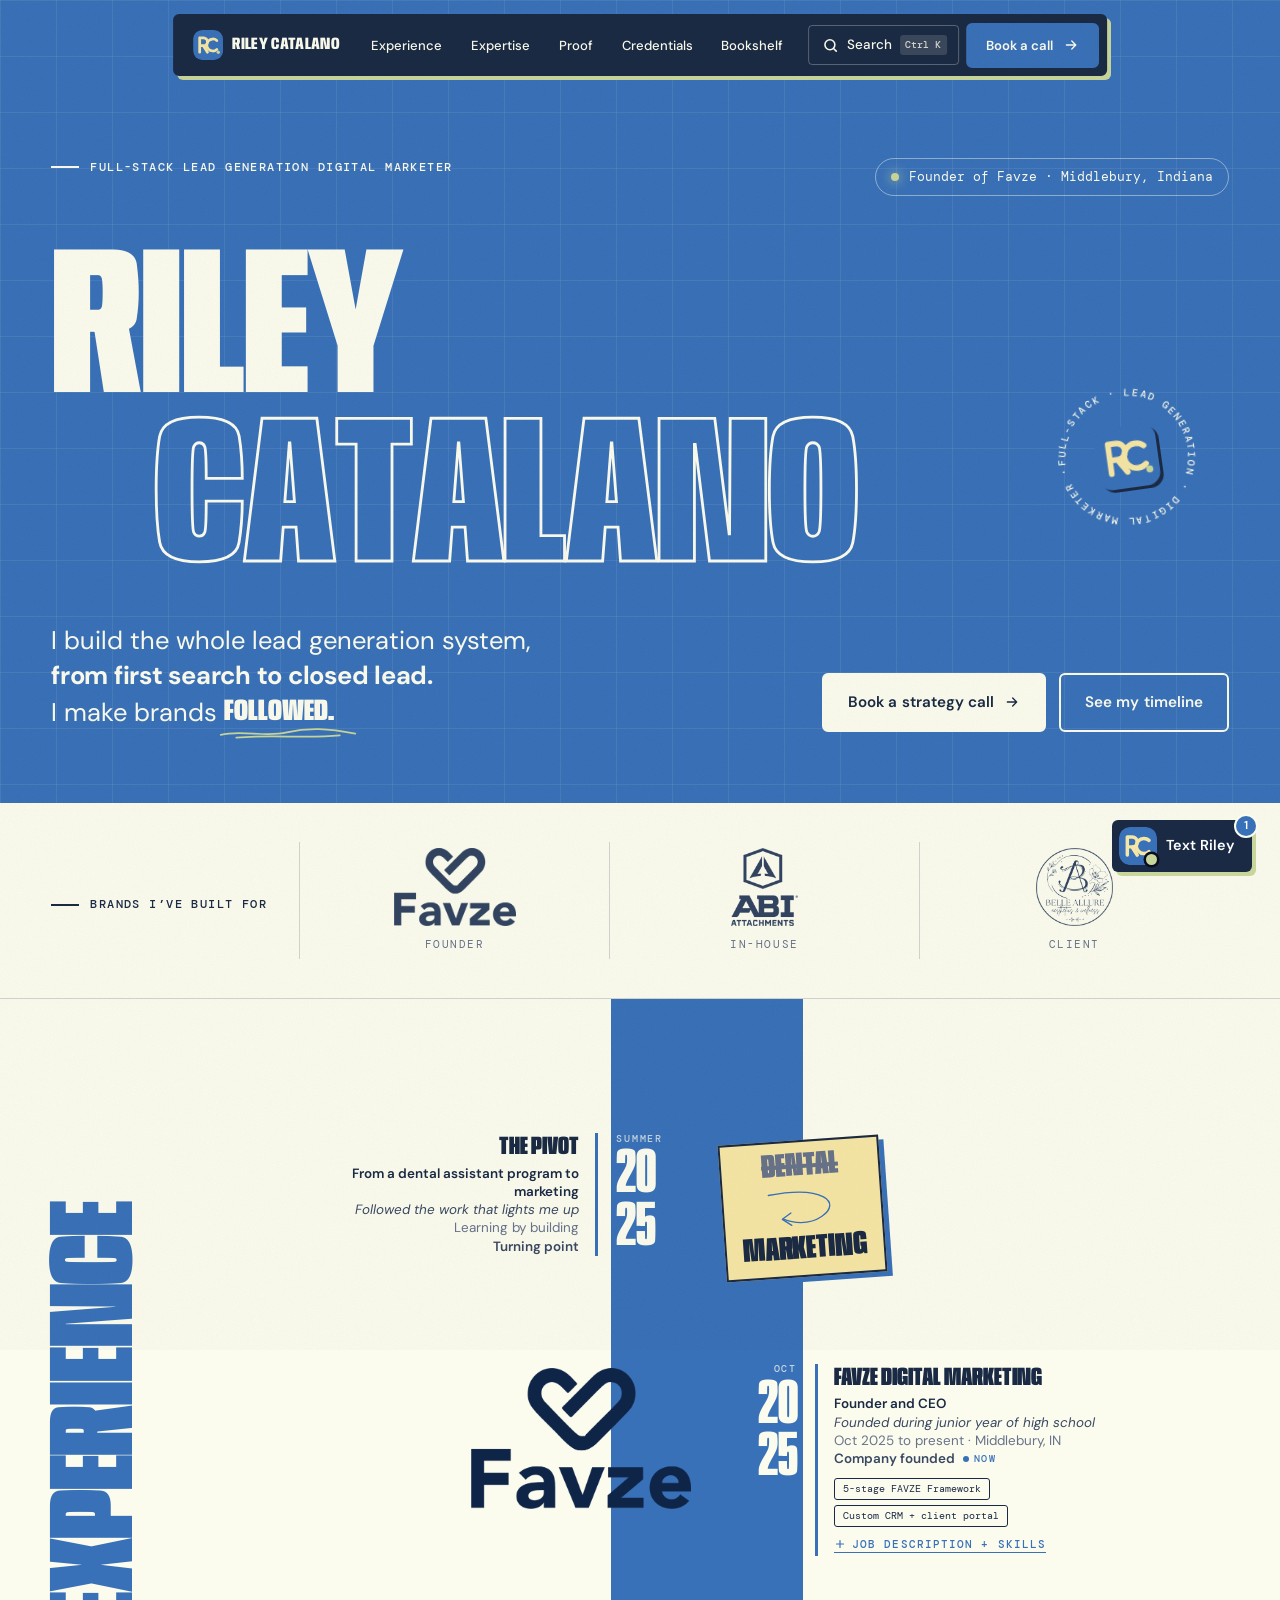
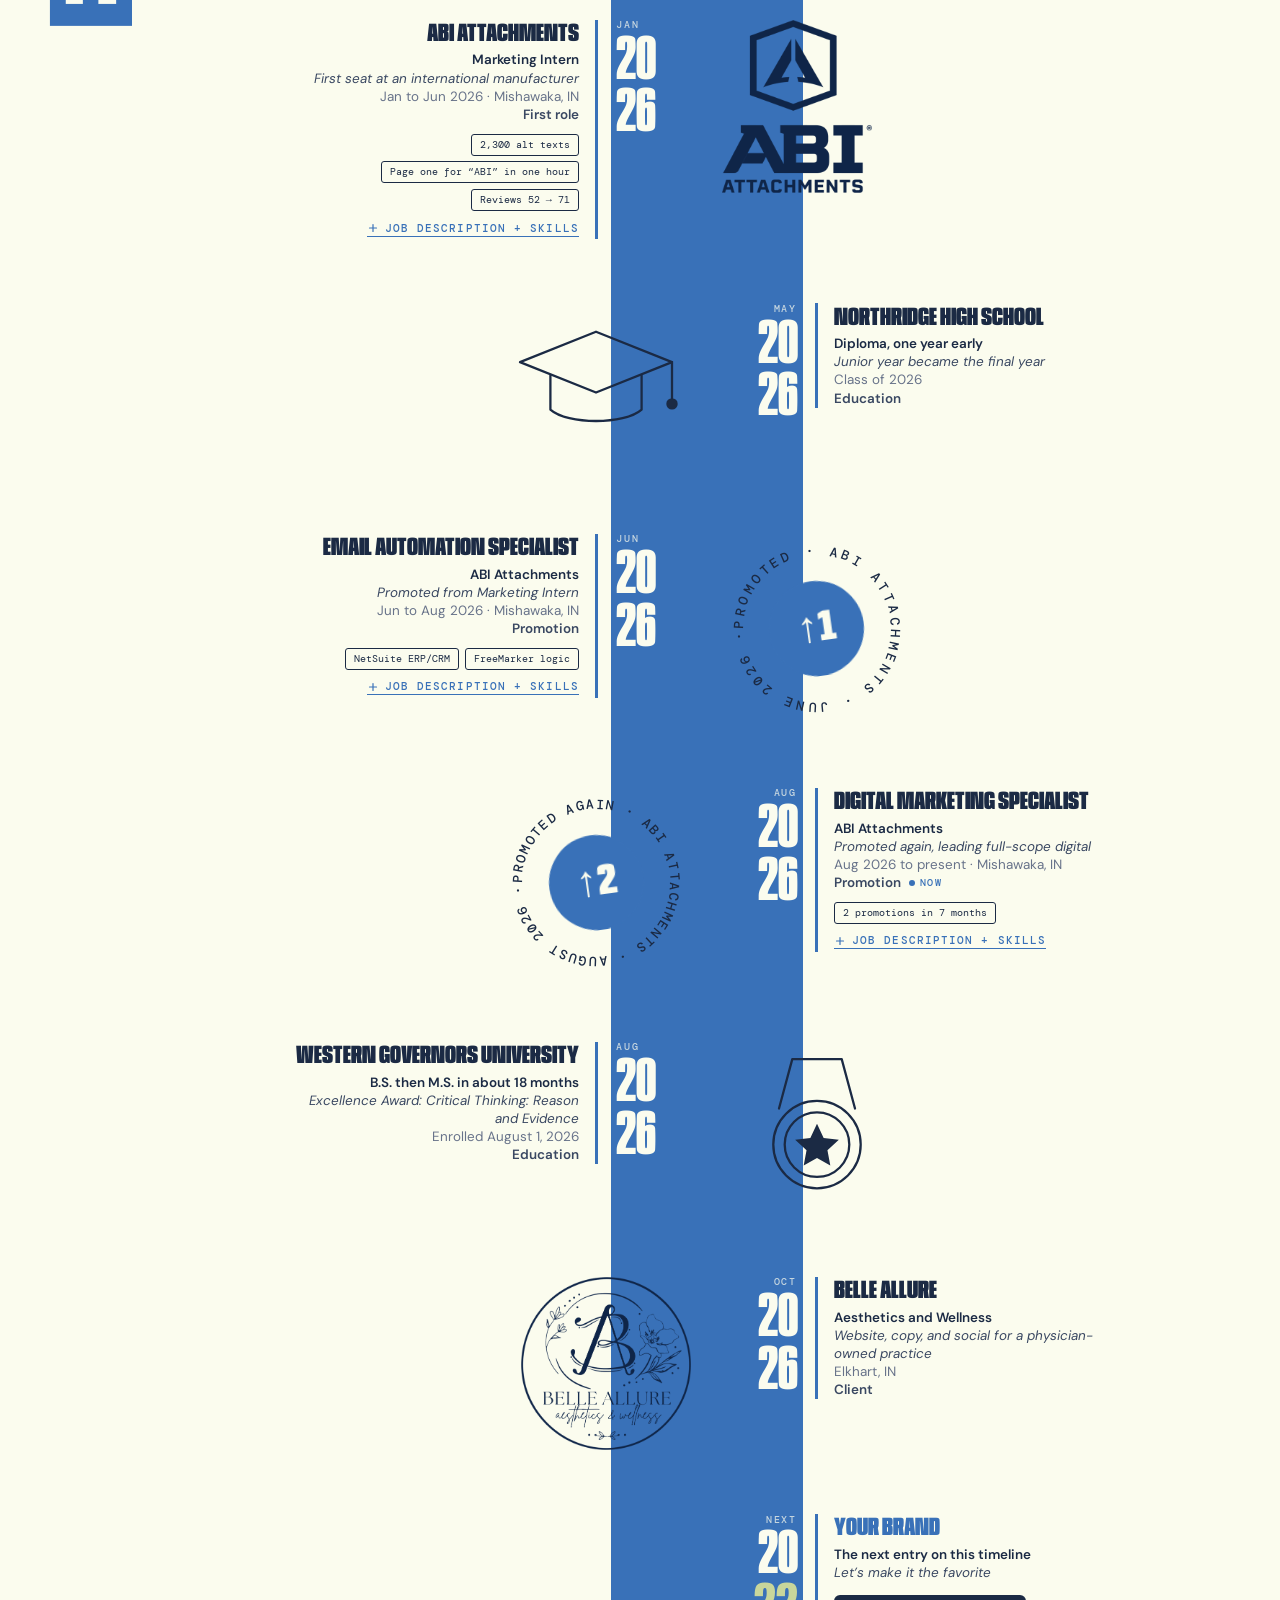
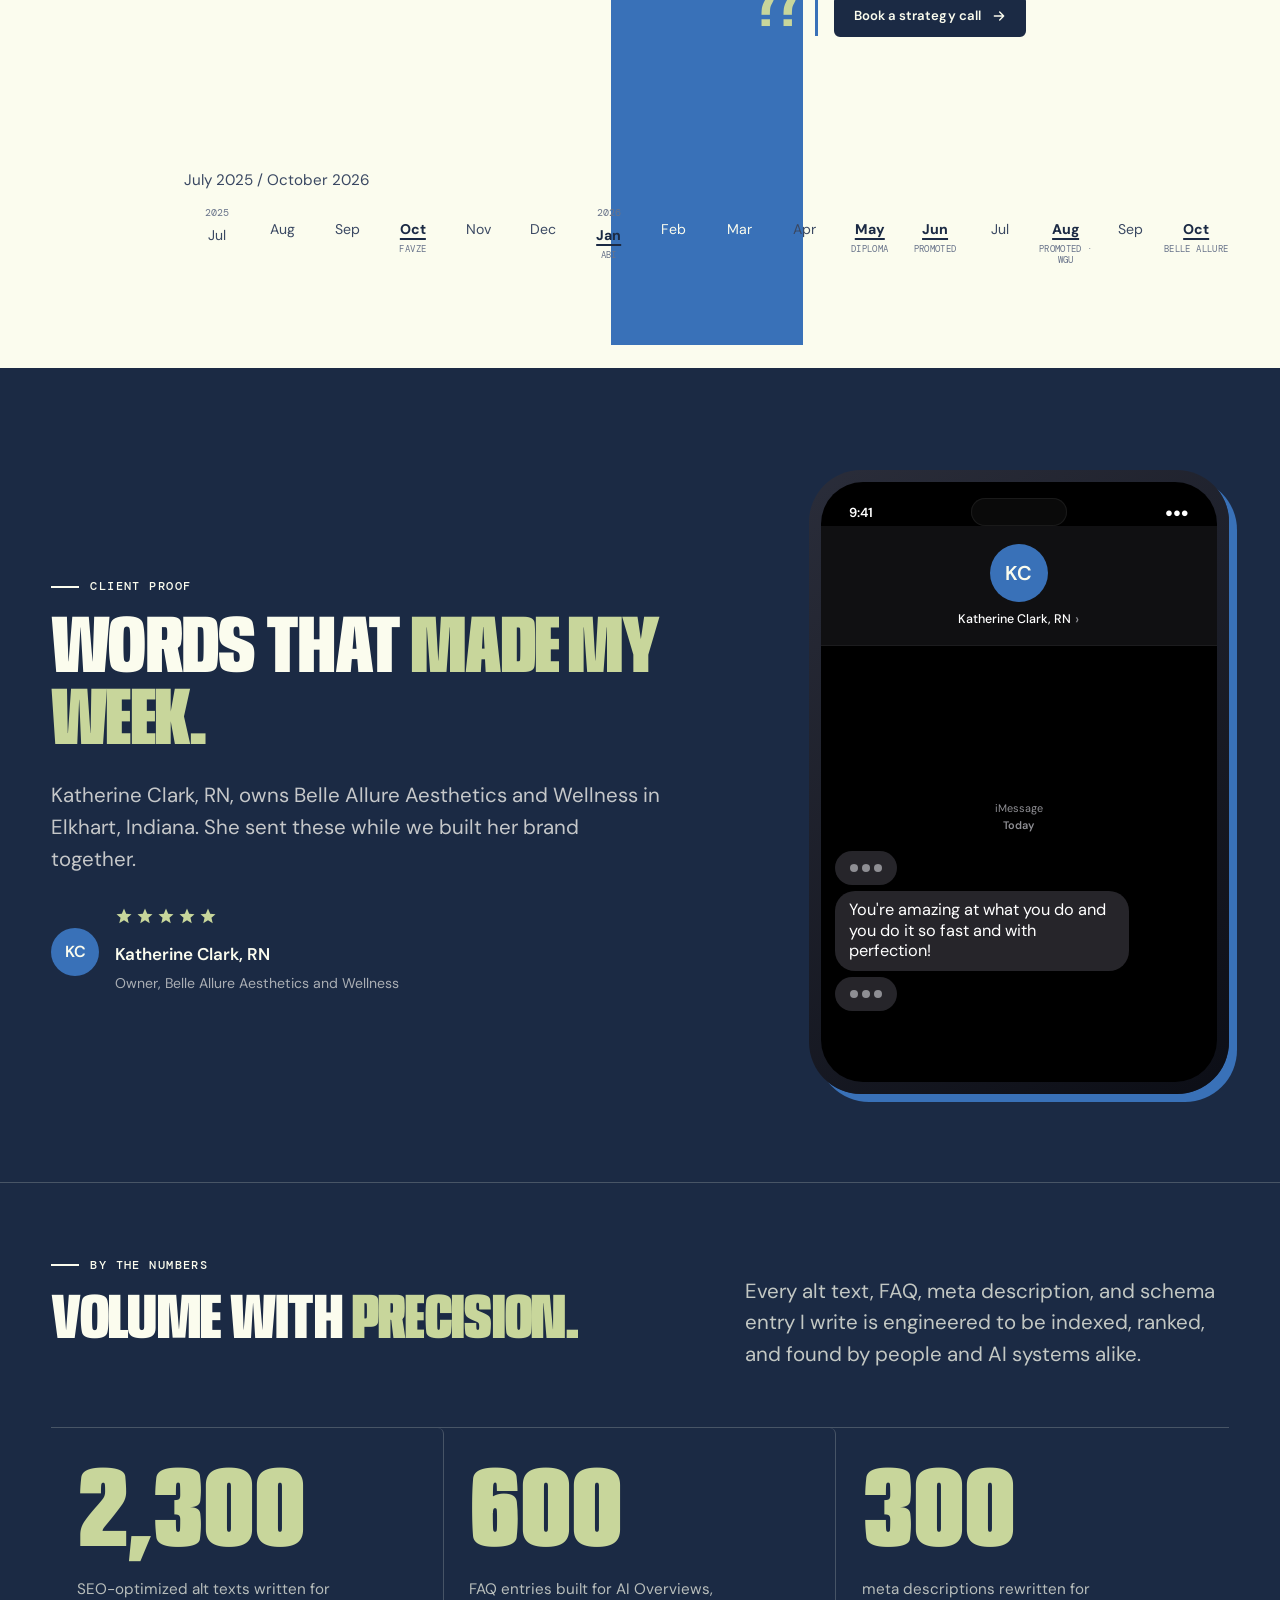
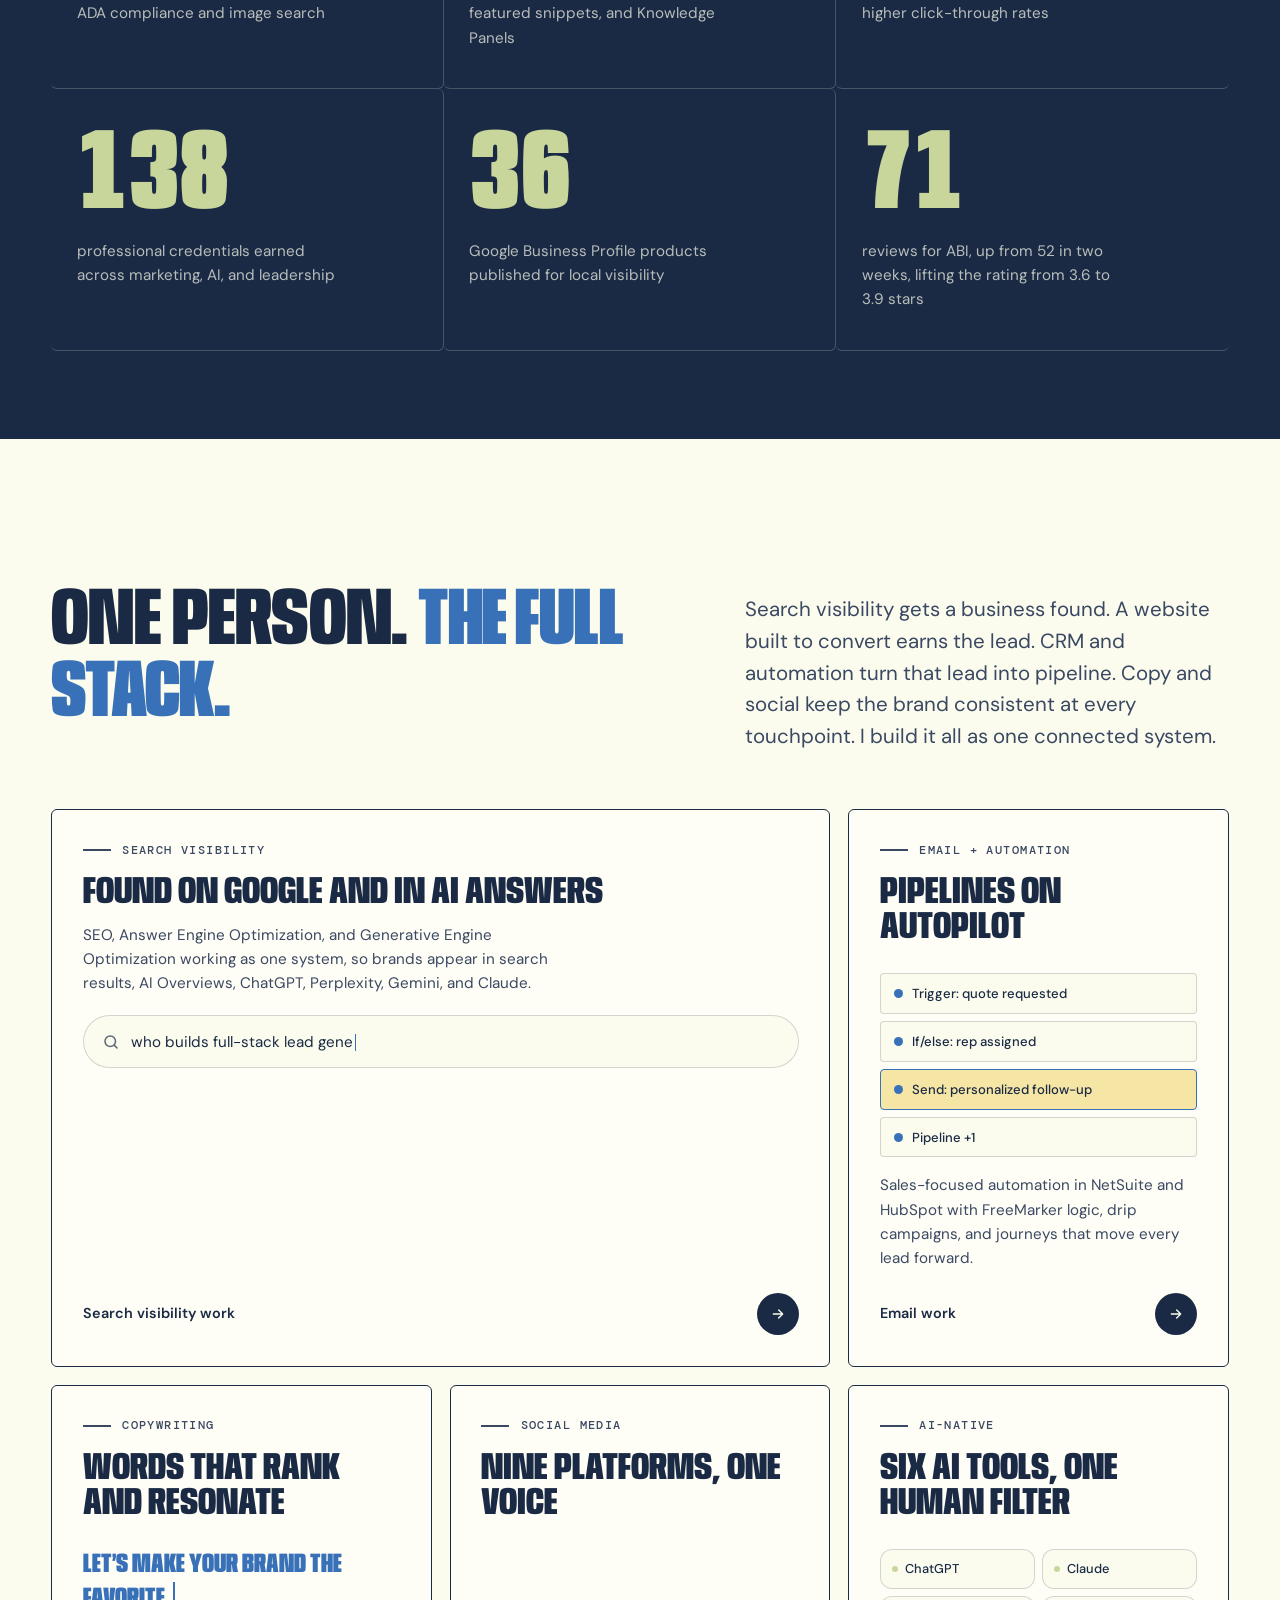
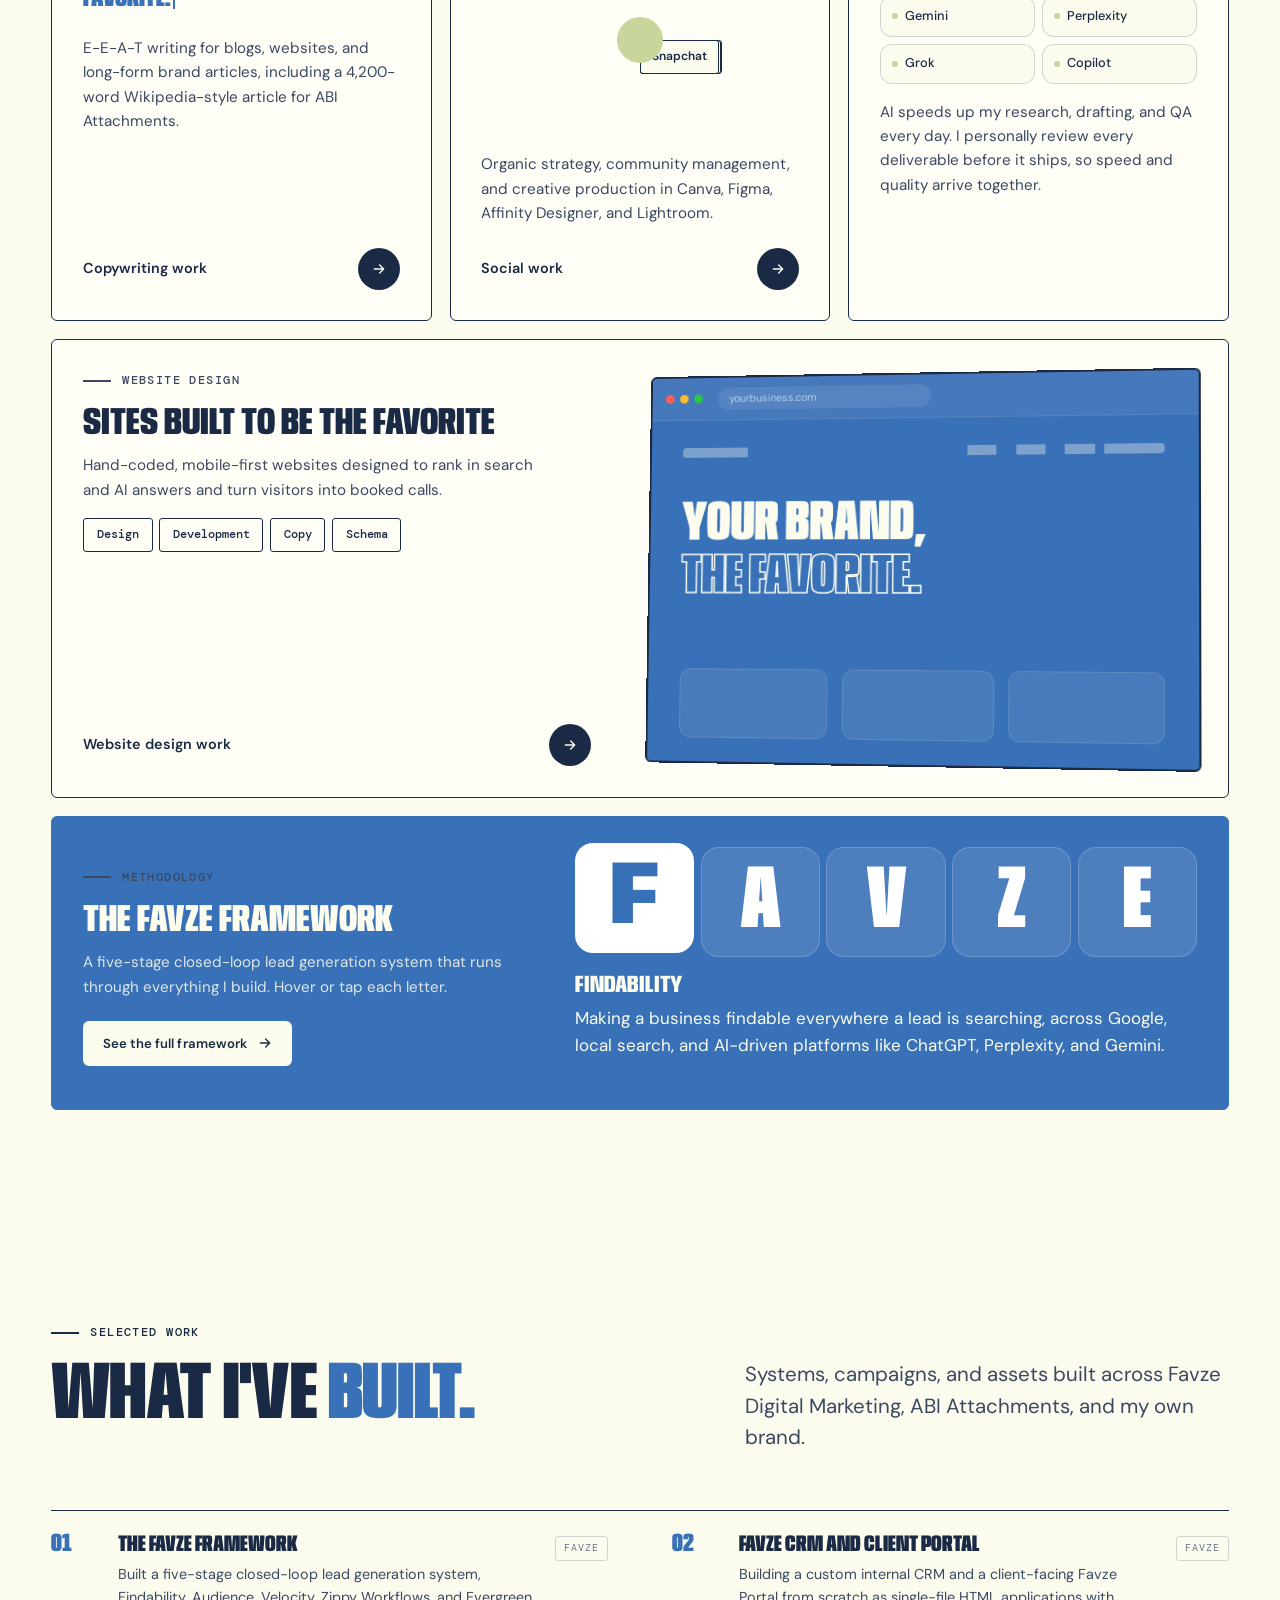
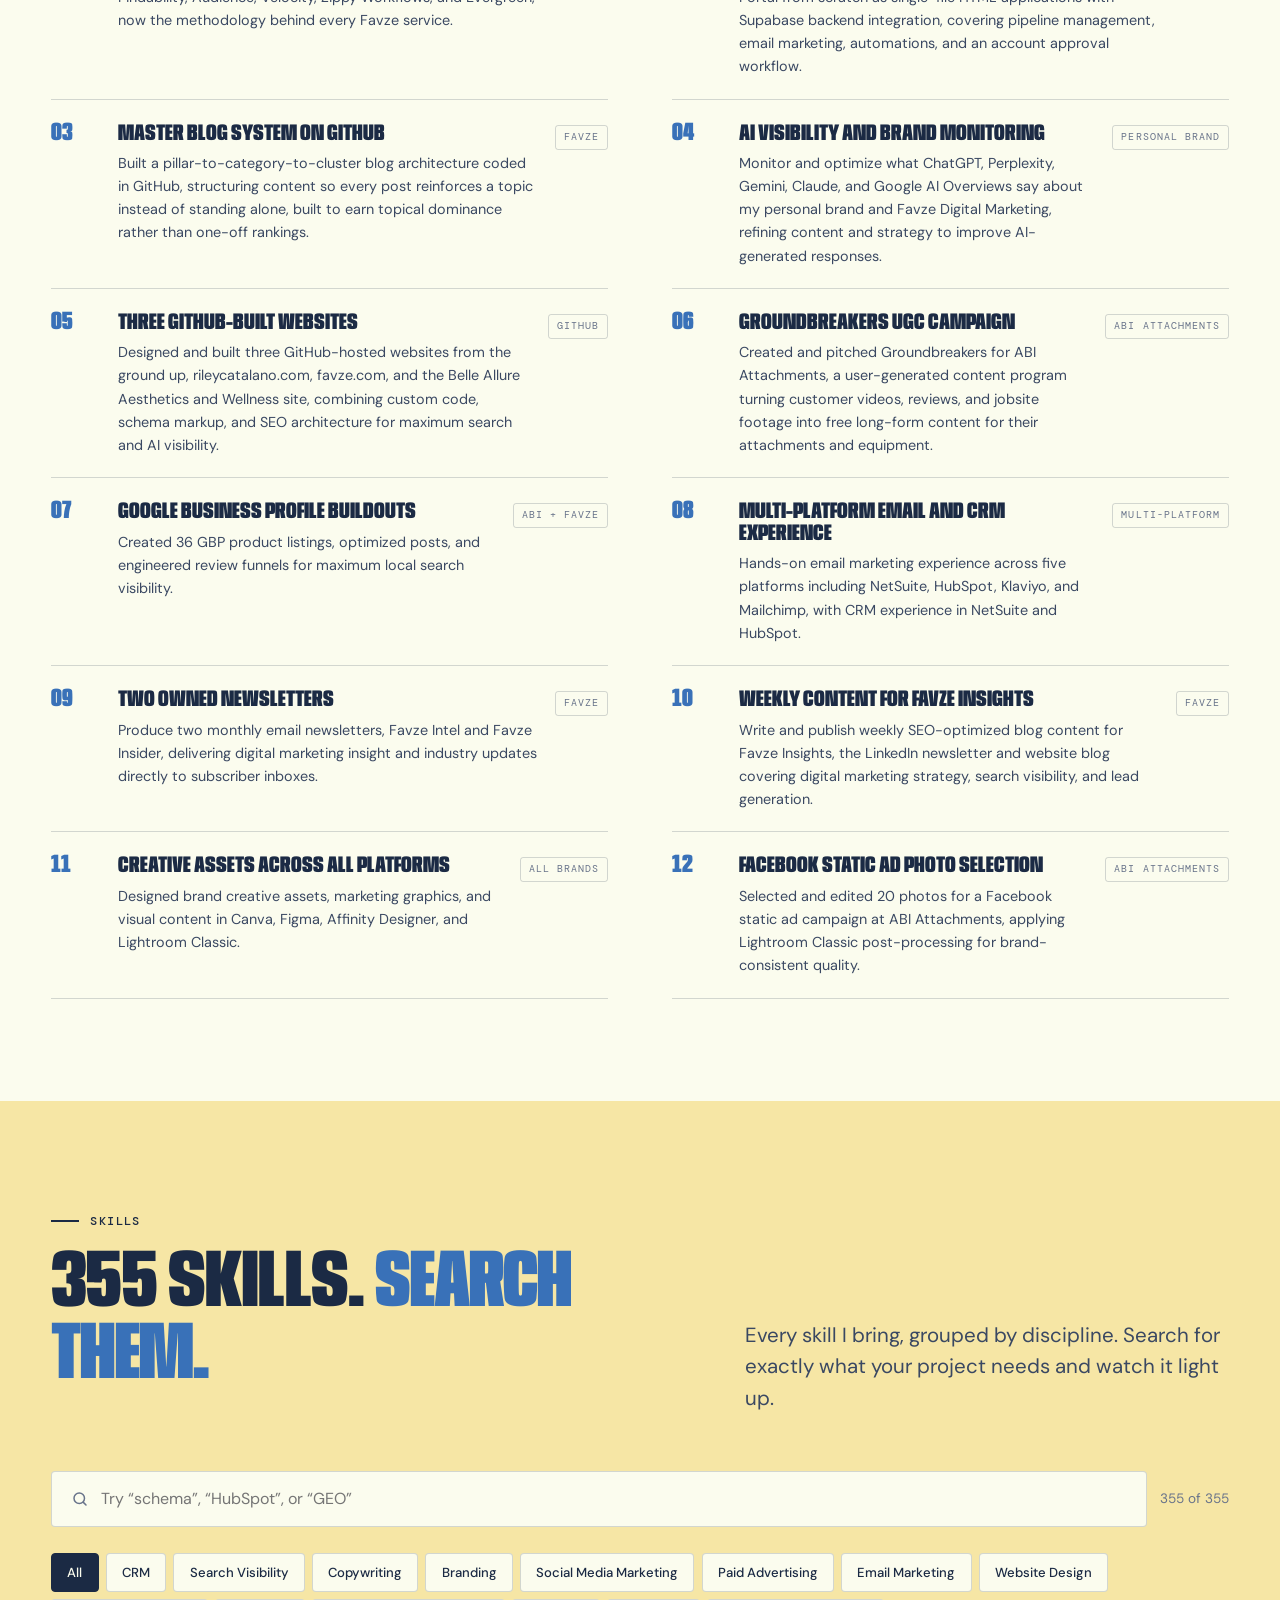
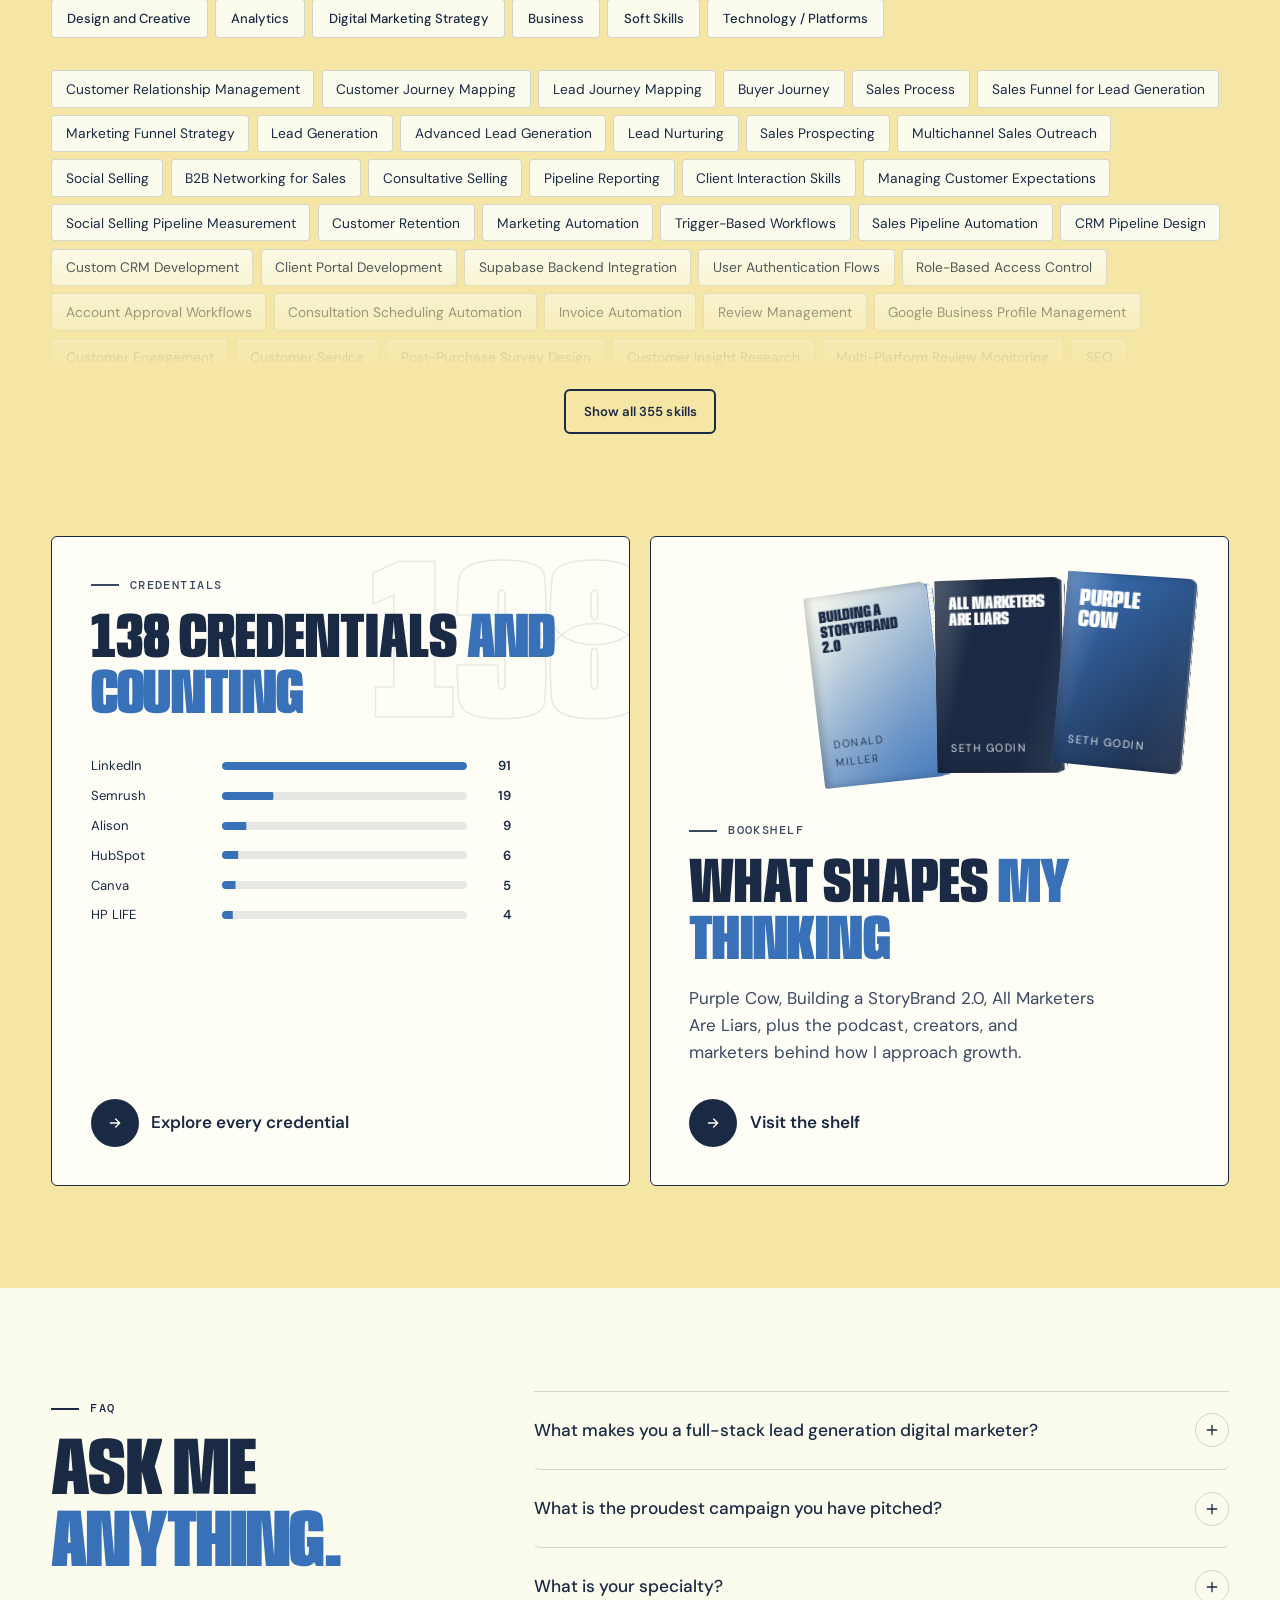
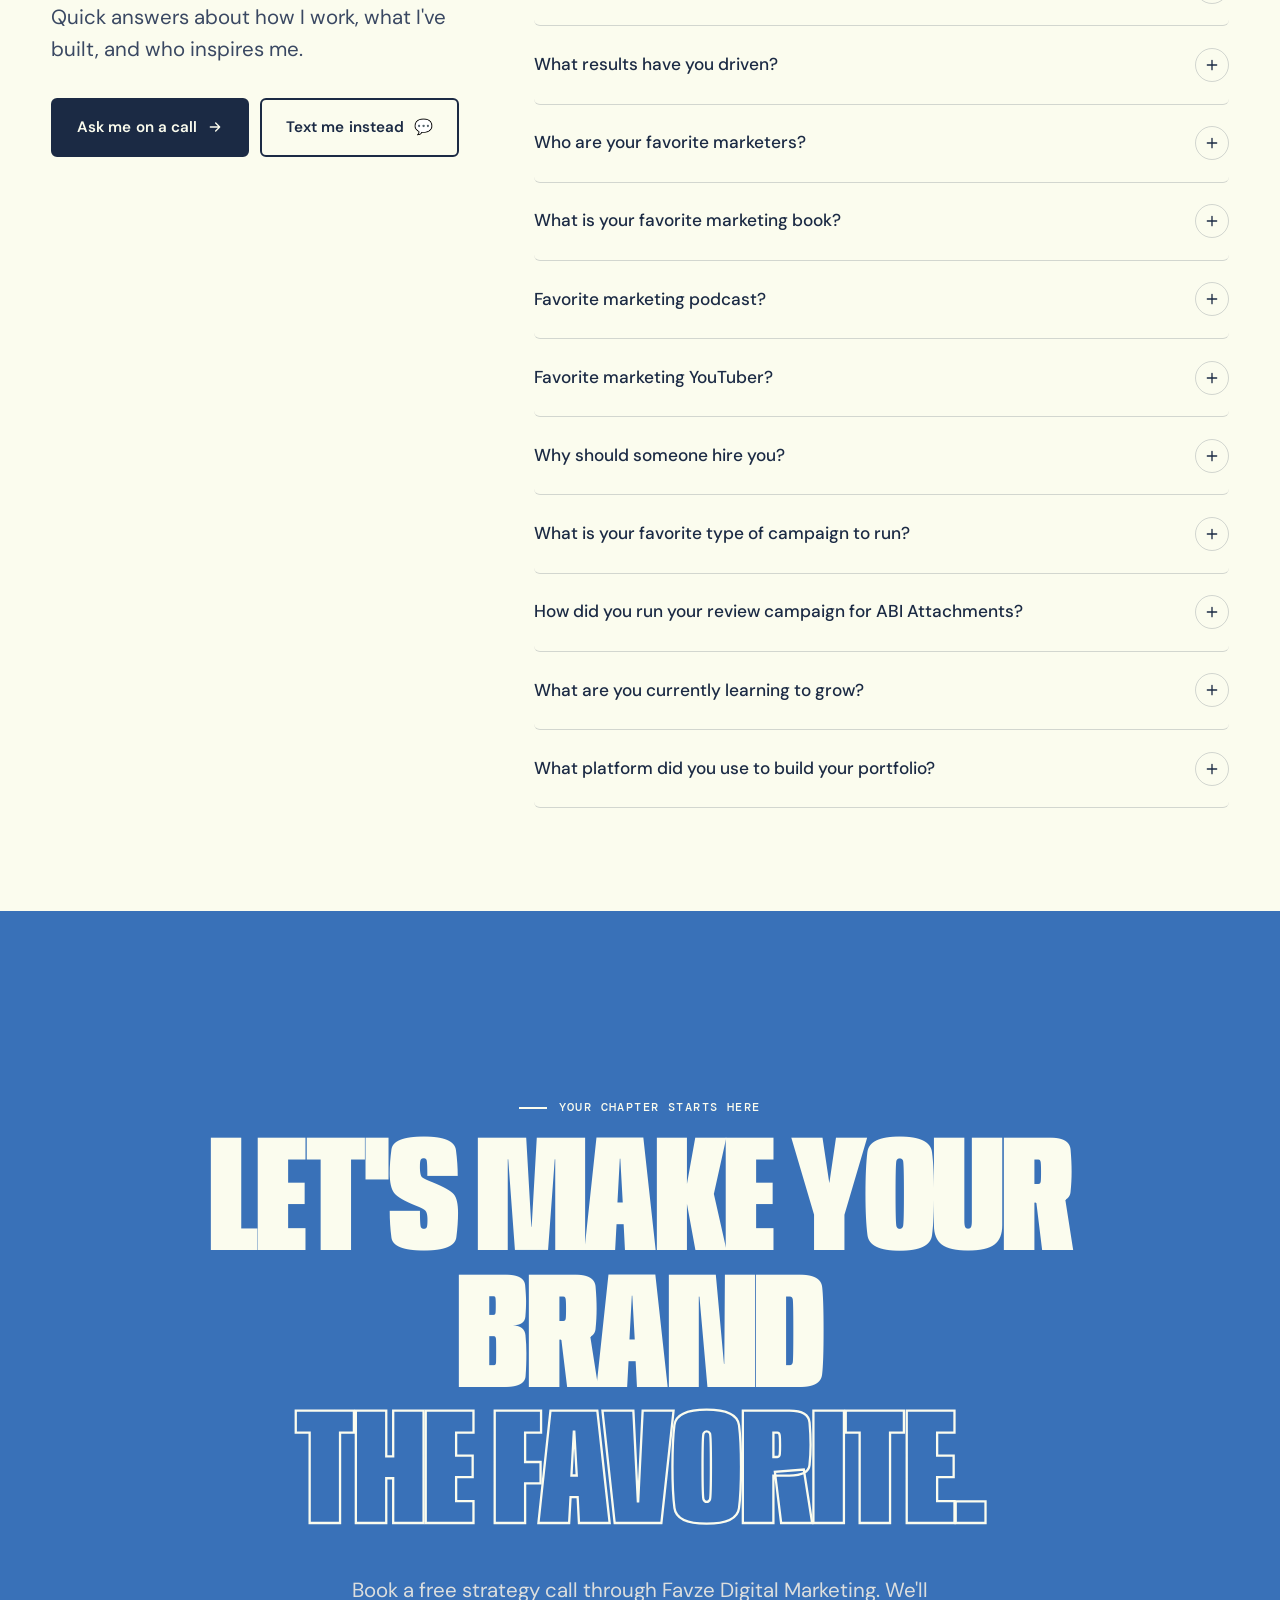
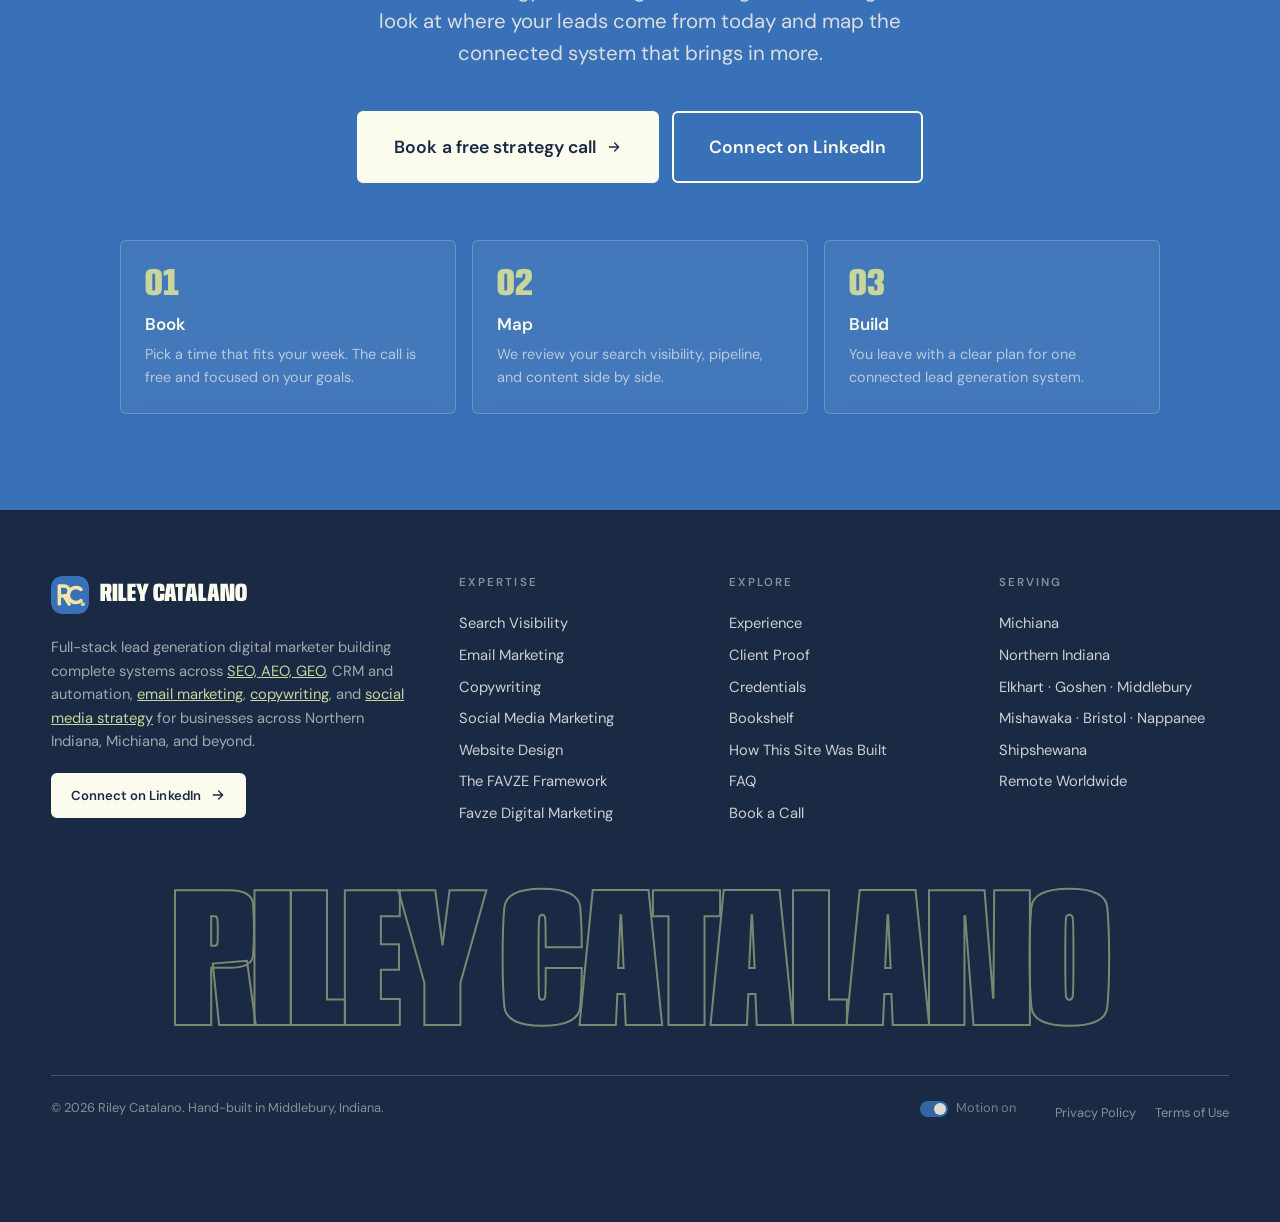
==== commit e511ab22: "Remove orange and dark green: deep navy replaces drab dark brown - Text, dark zones, menu bar, and f" ====
--- a/index.html
+++ b/index.html
@@ -3,7 +3,7 @@
 <head>
 <meta charset="UTF-8">
 <meta name="viewport" content="width=device-width, initial-scale=1.0">
-<meta name="theme-color" content="#343B1B">
+<meta name="theme-color" content="#1B2A44">
 <title>Riley Catalano | Full-Stack Lead Generation Digital Marketer</title>
 
 <!-- Primary SEO -->
@@ -257,7 +257,7 @@
 <div class="cursor" aria-hidden="true"></div>
 
 <header class="nav" role="banner">
-  <a href="/" class="nav-logo" aria-label="Riley Catalano, home"><svg class="rc-mark" viewBox="0 0 48 48" aria-hidden="true" focusable="false"><rect width="48" height="48" rx="13" fill="#3971B8"/><g fill="none" stroke="#F6E6A5" stroke-width="4.4" stroke-linecap="round" stroke-linejoin="round"><path d="M10.5 35.5V12.5h6.2a6.3 6.3 0 0 1 0 12.6h-6.2M16.4 25.1l6.6 10.4"/><path d="M37.92 16.87A9.6 9.6 0 1 0 37.92 31.13"/></g><circle cx="40.2" cy="35.6" r="2.7" fill="#E4683A"/></svg>Riley Catalano</a>
+  <a href="/" class="nav-logo" aria-label="Riley Catalano, home"><svg class="rc-mark" viewBox="0 0 48 48" aria-hidden="true" focusable="false"><rect width="48" height="48" rx="13" fill="#3971B8"/><g fill="none" stroke="#F6E6A5" stroke-width="4.4" stroke-linecap="round" stroke-linejoin="round"><path d="M10.5 35.5V12.5h6.2a6.3 6.3 0 0 1 0 12.6h-6.2M16.4 25.1l6.6 10.4"/><path d="M37.92 16.87A9.6 9.6 0 1 0 37.92 31.13"/></g><circle cx="40.2" cy="35.6" r="2.7" fill="#C8D69B"/></svg>Riley Catalano</a>
   <nav aria-label="Primary">
     <ul class="nav-links">
       <li><a href="#experience">Experience</a></li>
@@ -354,7 +354,7 @@
             <div class="bubble typing" data-step="1" data-kind="typing" hidden><i></i><i></i><i></i></div>
             <div class="bubble" data-step="2">You're amazing at what you do and you do it so fast and with perfection!</div>
             <div class="bubble typing" data-step="3" data-kind="typing" hidden><i></i><i></i><i></i></div>
-            <div class="bubble tail" data-step="4">You're the best!! Thank you<span class="tapback" data-step="5" data-kind="tapback"><svg viewBox="0 0 24 24"><defs><linearGradient id="hg" x1="0" y1="0" x2="0" y2="1"><stop offset="0" stop-color="#E4ECC8"/><stop offset="1" stop-color="#9FB46A"/></linearGradient></defs><path fill="url(#hg)" d="M12 21s-7.5-4.6-9.6-9.2C.9 8.4 3 4.5 6.7 4.5c2.1 0 3.6 1.2 5.3 3.1 1.7-1.9 3.2-3.1 5.3-3.1 3.7 0 5.8 3.9 4.3 7.3C19.5 16.4 12 21 12 21z"/></svg></span></div>
+            <div class="bubble tail" data-step="4">You're the best!! Thank you<span class="tapback" data-step="5" data-kind="tapback"><svg viewBox="0 0 24 24"><defs><linearGradient id="hg" x1="0" y1="0" x2="0" y2="1"><stop offset="0" stop-color="#E4ECC8"/><stop offset="1" stop-color="#3971B8"/></linearGradient></defs><path fill="url(#hg)" d="M12 21s-7.5-4.6-9.6-9.2C.9 8.4 3 4.5 6.7 4.5c2.1 0 3.6 1.2 5.3 3.1 1.7-1.9 3.2-3.1 5.3-3.1 3.7 0 5.8 3.9 4.3 7.3C19.5 16.4 12 21 12 21z"/></svg></span></div>
           </div>
         </div>
       </div>
@@ -480,7 +480,7 @@
       <span class="go"><i><svg width="16" height="16" viewBox="0 0 24 24" fill="none" stroke="currentColor" stroke-width="2" stroke-linecap="round" stroke-linejoin="round" aria-hidden="true"><path d="M5 12h14M13 6l6 6-6 6"/></svg></i>Explore every credential</span>
     </a>
     <a href="/bookshelf" class="teaser teaser-books" data-reveal style="--d:.1s" data-cursor="Browse">
-      <div class="mini-shelf fan" aria-hidden="true"><div class="book lift b1" style="--w:128px;--h:192px;--d:24px;--c1:#FBFCEE;--c2:#3971B8"><div class="back"></div><div class="spine"></div><div class="pages"></div><div class="front"><span class="t" style="font-size:1.05rem">Building a<br>StoryBrand 2.0</span><span class="a">Donald Miller</span></div></div><div class="book lift b2" style="--w:128px;--h:192px;--d:24px;--c1:#343B1B;--c2:#343B1B"><div class="back"></div><div class="spine"></div><div class="pages"></div><div class="front"><span class="t" style="font-size:1.15rem">All Marketers<br>Are Liars</span><span class="a">Seth Godin</span></div></div><div class="book lift b3" style="--w:128px;--h:192px;--d:24px;--c1:#C8D69B;--c2:#343B1B"><div class="back"></div><div class="spine"></div><div class="pages"></div><div class="front"><span class="t" style="font-size:1.5rem">Purple<br>Cow</span><span class="a">Seth Godin</span></div></div></div>
+      <div class="mini-shelf fan" aria-hidden="true"><div class="book lift b1" style="--w:128px;--h:192px;--d:24px;--c1:#FBFCEE;--c2:#3971B8"><div class="back"></div><div class="spine"></div><div class="pages"></div><div class="front"><span class="t" style="font-size:1.05rem">Building a<br>StoryBrand 2.0</span><span class="a">Donald Miller</span></div></div><div class="book lift b2" style="--w:128px;--h:192px;--d:24px;--c1:#1B2A44;--c2:#1B2A44"><div class="back"></div><div class="spine"></div><div class="pages"></div><div class="front"><span class="t" style="font-size:1.15rem">All Marketers<br>Are Liars</span><span class="a">Seth Godin</span></div></div><div class="book lift b3" style="--w:128px;--h:192px;--d:24px;--c1:#3971B8;--c2:#1B2A44"><div class="back"></div><div class="spine"></div><div class="pages"></div><div class="front"><span class="t" style="font-size:1.5rem">Purple<br>Cow</span><span class="a">Seth Godin</span></div></div></div>
       <span class="eyebrow">Bookshelf</span>
       <h3>What shapes <em>my thinking</em></h3>
       <p style="max-width:34ch;color:var(--ink-2)">Purple Cow, Building a StoryBrand 2.0, All Marketers Are Liars, plus the podcast, creators, and marketers behind how I approach growth.</p>
@@ -522,7 +522,7 @@
   <div class="wrap">
     <div class="footer-grid">
       <div>
-        <a href="/" class="footer-brand"><svg class="rc-mark" viewBox="0 0 48 48" aria-hidden="true" focusable="false"><rect width="48" height="48" rx="13" fill="#3971B8"/><g fill="none" stroke="#F6E6A5" stroke-width="4.4" stroke-linecap="round" stroke-linejoin="round"><path d="M10.5 35.5V12.5h6.2a6.3 6.3 0 0 1 0 12.6h-6.2M16.4 25.1l6.6 10.4"/><path d="M37.92 16.87A9.6 9.6 0 1 0 37.92 31.13"/></g><circle cx="40.2" cy="35.6" r="2.7" fill="#E4683A"/></svg>Riley Catalano</a>
+        <a href="/" class="footer-brand"><svg class="rc-mark" viewBox="0 0 48 48" aria-hidden="true" focusable="false"><rect width="48" height="48" rx="13" fill="#3971B8"/><g fill="none" stroke="#F6E6A5" stroke-width="4.4" stroke-linecap="round" stroke-linejoin="round"><path d="M10.5 35.5V12.5h6.2a6.3 6.3 0 0 1 0 12.6h-6.2M16.4 25.1l6.6 10.4"/><path d="M37.92 16.87A9.6 9.6 0 1 0 37.92 31.13"/></g><circle cx="40.2" cy="35.6" r="2.7" fill="#C8D69B"/></svg>Riley Catalano</a>
         <p>Full-stack lead generation digital marketer building complete systems across <a href="/search-visibility">SEO, AEO, GEO</a>, CRM and automation, <a href="/email-marketing">email marketing</a>, <a href="/copywriting">copywriting</a>, and <a href="/social-media-marketing">social media strategy</a> for businesses across Northern Indiana, Michiana, and beyond.</p>
         <a href="https://www.linkedin.com/in/rileycatalano/" target="_blank" rel="noopener noreferrer" class="btn btn-sm btn-light">Connect on LinkedIn <span class="arrow"><svg width="16" height="16" viewBox="0 0 24 24" fill="none" stroke="currentColor" stroke-width="2" stroke-linecap="round" stroke-linejoin="round" aria-hidden="true"><path d="M5 12h14M13 6l6 6-6 6"/></svg></span></a>
       </div>
--- a/assets/css/site.css
+++ b/assets/css/site.css
@@ -13,24 +13,25 @@
 @font-face{font-family:'Instrument Serif';src:url('../fonts/instrument-serif-latin-400-italic.woff2') format('woff2');font-weight:400;font-style:italic;font-display:swap}
 
 :root{
-  /* Personal brand palette: Celtic Blue, Tea Green, Vanilla, Ivory, Drab Dark Brown, plus a Persimmon spark. Fonts unchanged. */
+  /* Personal brand palette: Celtic Blue, Tea Green, Vanilla, Ivory, and Deep Navy for text and dark zones. No orange, no dark green. Fonts unchanged. */
   --celtic:#3971B8;
   --tea:#C8D69B;
   --vanilla:#F6E6A5;
   --ivory:#FBFCEE;
-  --brown:#343B1B;
-  --accent:#E4683A;
+  --brown:#1B2A44;
+  --navy:#1B2A44;
+  --accent:var(--celtic);
   --paper:var(--ivory);
   --paper-2:var(--vanilla);
   --ink:var(--brown);
-  --ink-2:#4C5330;
-  --muted:#6E7350;
+  --ink-2:#3A4862;
+  --muted:#68738A;
   --sage:var(--celtic);
   --sage-deep:var(--brown);
   --sage-soft:var(--tea);
   --cream:var(--ivory);
   --night:var(--brown);
-  --night-2:#464E2A;
+  --night-2:#2A3B5A;
   --blue:var(--celtic);
   --electric:var(--celtic);
   --cobalt:var(--celtic);
@@ -39,8 +40,8 @@
   --orange:var(--celtic);
   --blush:var(--tea);
   --lilac:var(--ivory);
-  --mint:#8DB255;
-  --line:rgba(52,59,27,.18);
+  --mint:#C8D69B;
+  --line:rgba(27,42,68,.18);
   --line-light:rgba(251,252,238,.2);
   --display:'Anybody','Arial Narrow',sans-serif;
   --body:'DM Sans',system-ui,sans-serif;
@@ -444,7 +445,7 @@
 .mini-shelf{position:absolute;right:clamp(1.5rem,4vw,3.5rem);bottom:clamp(1.5rem,4vw,3rem);perspective:900px;z-index:-1}
 
 /* ---------- 3D book ---------- */
-.book{--w:150px;--h:225px;--d:30px;--c1:#C8D69B;--c2:#343B1B;position:relative;width:var(--w);height:var(--h);transform-style:preserve-3d;transform:rotateY(-28deg) rotateX(6deg);transition:transform .9s var(--ease)}
+.book{--w:150px;--h:225px;--d:30px;--c1:#C8D69B;--c2:#1B2A44;position:relative;width:var(--w);height:var(--h);transform-style:preserve-3d;transform:rotateY(-28deg) rotateX(6deg);transition:transform .9s var(--ease)}
 .book:hover,.book.lift{transform:rotateY(-8deg) rotateX(2deg) translateY(-8px)}
 .book>*{position:absolute;inset:0}
 .book .front{border-radius:3px 8px 8px 3px;background:linear-gradient(140deg,var(--c1),var(--c2));transform:translateZ(calc(var(--d)/2));box-shadow:inset 4px 0 8px rgba(0,0,0,.25),inset -2px 0 0 rgba(255,255,255,.12);display:flex;flex-direction:column;justify-content:space-between;padding:16px 14px;color:#fff;overflow:hidden}
@@ -668,7 +669,7 @@
 .tr-av{position:relative;display:grid;place-items:center;width:38px;height:38px;border-radius:50%;background:linear-gradient(135deg,var(--electric),#3971B8 60%,var(--blush));font-family:var(--display);font-stretch:70%;font-weight:800;font-size:.85rem;letter-spacing:.02em;color:#fff;flex:none}
 .tr-av i{position:absolute;right:0;bottom:0;width:11px;height:11px;border-radius:50%;background:var(--mint);box-shadow:0 0 0 2.5px #0a0d1f}
 .tr-av.big{width:56px;height:56px;font-size:1.15rem}
-.tr-badge{position:absolute;top:-4px;right:-4px;min-width:20px;height:20px;padding:0 6px;border-radius:999px;background:#ff3b30;color:#fff;font-size:.72rem;display:grid;place-items:center;box-shadow:0 0 0 2px var(--paper);animation:trBadge 2.6s var(--spring) 3s both}
+.tr-badge{position:absolute;top:-4px;right:-4px;min-width:20px;height:20px;padding:0 6px;border-radius:999px;background:#3971B8;color:#fff;font-size:.72rem;display:grid;place-items:center;box-shadow:0 0 0 2px var(--paper);animation:trBadge 2.6s var(--spring) 3s both}
 .tr.seen .tr-badge{animation:none;transform:scale(0);transition:transform .3s}
 @keyframes trBadge{from{transform:scale(0)}to{transform:scale(1)}}
 .tr-peek{position:absolute;right:0;bottom:calc(100% + 12px);white-space:nowrap;padding:.6rem .95rem;border-radius:18px 18px 4px 18px;background:#e9e9eb;color:#000;font-size:.9rem;box-shadow:0 14px 30px -14px rgba(0,0,0,.35);opacity:0;transform:translateY(10px) scale(.9);transform-origin:100% 100%;pointer-events:none;transition:opacity .4s,transform .5s var(--spring)}
@@ -739,10 +740,10 @@
 .book .cover-in{position:absolute;inset:0;border-radius:8px 3px 3px 8px;background:linear-gradient(90deg,#efe9dc,#f7f3ea);transform:rotateY(180deg) translateZ(.5px);backface-visibility:hidden;-webkit-backface-visibility:hidden;display:flex;flex-direction:column;justify-content:center;align-items:center;gap:.3rem;color:#5b5240;font-family:var(--serif);font-size:1.25rem;text-align:center}
 .book .cover-in i{font-size:.85rem;opacity:.7}
 .book .inside{transform:translateZ(calc(var(--d)/2 - 1px));border-radius:3px 8px 8px 3px;background:linear-gradient(90deg,#e6dfd0,#faf7f0 12%);padding:1.6rem 1.4rem;display:flex!important;flex-direction:column;justify-content:center;gap:.7rem;color:var(--ink);text-align:left;box-shadow:inset 6px 0 12px rgba(0,0,0,.12)}
-.inside .note-k{font-size:.62rem;font-weight:700;letter-spacing:.18em;text-transform:uppercase;color:#343B1B}
+.inside .note-k{font-size:.62rem;font-weight:700;letter-spacing:.18em;text-transform:uppercase;color:#1B2A44}
 .inside .note{font-family:var(--serif);font-style:italic;font-size:1.7rem;line-height:1.05}
 .inside .note-s{font-size:.82rem;color:var(--ink-2);line-height:1.45}
-.inside .note-sig{font-family:var(--serif);font-style:italic;font-size:1.3rem;color:#343B1B;align-self:flex-end;transform:rotate(-6deg)}
+.inside .note-sig{font-family:var(--serif);font-style:italic;font-size:1.3rem;color:#1B2A44;align-self:flex-end;transform:rotate(-6deg)}
 .inside>*{opacity:0;transform:translateY(8px);transition:opacity .5s,transform .6s var(--ease)}
 .book-btn[aria-pressed="true"] .book{transform:translateX(40%) scale(.8) rotateY(-6deg) rotateX(2deg)}
 .book-btn[aria-pressed="true"] .front{transform:translateZ(calc(var(--d)/2)) rotateY(-158deg)}
@@ -916,7 +917,7 @@
 .m-btn{display:block;width:110px;height:28px;border-radius:999px;margin-top:14px}
 .m-row{position:absolute;left:6%;right:6%;bottom:7%;display:grid;grid-auto-flow:column;gap:3%}
 .m-row i{height:clamp(40px,8vw,70px);border-radius:12px}
-.m-rc{color:var(--paper);background:radial-gradient(circle at 80% 10%,rgba(57,113,184,.55),transparent 50%),radial-gradient(circle at 10% 90%,rgba(57,113,184,.5),transparent 50%),#343B1B}
+.m-rc{color:var(--paper);background:radial-gradient(circle at 80% 10%,rgba(57,113,184,.55),transparent 50%),radial-gradient(circle at 10% 90%,rgba(57,113,184,.5),transparent 50%),#1B2A44}
 .m-rc .g{background:linear-gradient(90deg,var(--blush),var(--sky));-webkit-background-clip:text;background-clip:text;color:transparent}
 .m-rc .m-row i{background:rgba(245,243,238,.08);border:1px solid rgba(245,243,238,.12)}
 .m-fz{color:#fff;background:linear-gradient(140deg,#064187,#0a89a3)}
@@ -1272,7 +1273,7 @@
 .xc-obj{position:relative;display:grid;place-items:center;width:100%;min-height:220px}
 .s-l .xc-obj{justify-content:start;margin-left:calc(var(--band) * -.35)}
 .s-r .xc-obj{justify-content:end;margin-right:calc(var(--band) * -.35)}
-.xc-obj img{width:min(260px,80%);height:auto;filter:brightness(0) saturate(100%) invert(11%) sepia(9%) saturate(1200%) hue-rotate(50deg) brightness(.95);transition:filter .5s var(--ease),transform .6s var(--spring)}
+.xc-obj img{width:min(260px,80%);height:auto;filter:brightness(0) saturate(100%) invert(13%) sepia(38%) saturate(1500%) hue-rotate(185deg) brightness(.95);transition:filter .5s var(--ease),transform .6s var(--spring)}
 .o-abi img{width:min(190px,60%)}
 .xc-row:hover .xc-obj img{filter:none;transform:rotate(-3deg) scale(1.04)}
 .xc-stamp{position:relative;width:220px;flex:none;aspect-ratio:1;display:grid;place-items:center;color:var(--ink)}
@@ -1332,18 +1333,18 @@
 .logos-list{list-style:none;display:grid;grid-template-columns:repeat(3,1fr);gap:0}
 .logos-list li{display:flex;flex-direction:column;align-items:center;gap:.6rem;padding:.4rem 1rem;border-left:1.5px solid var(--line)}
 .logos-list a{display:grid;place-items:center;height:78px}
-.logos-list img{max-height:78px;width:auto;max-width:150px;filter:brightness(0) saturate(100%) invert(11%) sepia(9%) saturate(1200%) hue-rotate(50deg) brightness(.95);opacity:.85;transition:filter .5s var(--ease),opacity .3s,transform .5s var(--spring)}
+.logos-list img{max-height:78px;width:auto;max-width:150px;filter:brightness(0) saturate(100%) invert(13%) sepia(38%) saturate(1500%) hue-rotate(185deg) brightness(.95);opacity:.85;transition:filter .5s var(--ease),opacity .3s,transform .5s var(--spring)}
 .logos-list a:hover img,.logos-list a:focus-visible img{filter:none;opacity:1;transform:scale(1.06) rotate(-2deg)}
 .logos-list span{font-family:var(--mono);font-size:.68rem;letter-spacing:.14em;text-transform:uppercase;color:var(--muted)}
 @media (max-width:760px){.logos-row{grid-template-columns:1fr;gap:1rem}.logos-list a{height:56px}.logos-list img{max-height:56px;max-width:96px}.logos-list li{padding:.2rem .4rem}.hero-stamp{top:auto;bottom:clamp(140px,22vh,200px);right:16px;width:96px}}
 @media (prefers-reduced-motion:reduce){.hero-stamp svg{animation:none}.scribble path{animation:none;stroke-dashoffset:0}}
 html.rm .hero-stamp svg{animation:none}html.rm .scribble path{animation:none;stroke-dashoffset:0}
 .mock.m-fz,.mock.m-ba{background:var(--paper)!important}
-.m-fz .mock-body,.m-ba .mock-body{display:grid;place-items:center;background:repeating-linear-gradient(0deg,transparent 0 27px,rgba(52,59,27,.06) 27px 28px),repeating-linear-gradient(90deg,transparent 0 27px,rgba(52,59,27,.06) 27px 28px)}
+.m-fz .mock-body,.m-ba .mock-body{display:grid;place-items:center;background:repeating-linear-gradient(0deg,transparent 0 27px,rgba(27,42,68,.06) 27px 28px),repeating-linear-gradient(90deg,transparent 0 27px,rgba(27,42,68,.06) 27px 28px)}
 .m-logo{width:auto;max-width:52%;max-height:62%;object-fit:contain;transition:transform .6s var(--spring)}
 .wd-build:hover .m-logo{transform:scale(1.05) rotate(-2deg)}
-.mock.m-fz .mock-bar,.mock.m-ba .mock-bar{background:rgba(52,59,27,.06);border-bottom-color:rgba(52,59,27,.1)}
-.mock.m-fz .mock-bar em,.mock.m-ba .mock-bar em{background:rgba(52,59,27,.08);color:var(--muted)}
+.mock.m-fz .mock-bar,.mock.m-ba .mock-bar{background:rgba(27,42,68,.06);border-bottom-color:rgba(27,42,68,.1)}
+.mock.m-fz .mock-bar em,.mock.m-ba .mock-bar em{background:rgba(27,42,68,.08);color:var(--muted)}
 .m-rc .g{color:transparent!important;-webkit-text-fill-color:transparent!important;-webkit-text-stroke:1.5px var(--paper)}
 .m-crm .m-side{background:var(--sage-deep)!important}.m-crm .m-side i:first-child{background:var(--sage-soft)!important}
 .m-crm{background:#FFFEF6!important;color:var(--sage)}
@@ -1384,7 +1385,7 @@
 .pt-obj{grid-area:obj;position:relative;display:flex;align-items:center;min-height:150px;color:var(--ink)}
 .s-l .pt-obj{justify-content:flex-start;margin-left:calc(var(--band) * -.42)}
 .s-r .pt-obj{justify-content:flex-end;margin-right:calc(var(--band) * -.42)}
-.pt-logo{width:min(220px,90%);height:auto;filter:brightness(0) saturate(100%) invert(11%) sepia(9%) saturate(1200%) hue-rotate(50deg) brightness(.95);transition:filter .5s var(--ease),transform .6s var(--spring)}
+.pt-logo{width:min(220px,90%);height:auto;filter:brightness(0) saturate(100%) invert(13%) sepia(38%) saturate(1500%) hue-rotate(185deg) brightness(.95);transition:filter .5s var(--ease),transform .6s var(--spring)}
 .pt-logo.tall{width:min(150px,70%)}
 .pt-logo.round{width:min(170px,75%)}
 .pt-row:hover .pt-logo{filter:none;transform:rotate(-3deg) scale(1.04)}
@@ -1543,7 +1544,7 @@
 .sx-btn kbd{font-family:var(--mono);font-size:.62rem;padding:.12rem .35rem;border-radius:3px;background:rgba(251,252,238,.14);color:rgba(251,252,238,.8)}
 html.sx-open{overflow:hidden}
 .sx{position:fixed;inset:0;z-index:990;display:grid;justify-items:center;align-items:start;padding:clamp(70px,12vh,130px) max(16px,env(safe-area-inset-right,0px)) 16px max(16px,env(safe-area-inset-left,0px))}
-.sx-scrim{position:absolute;inset:0;background:rgba(52,59,27,.55);opacity:0;transition:opacity .2s}
+.sx-scrim{position:absolute;inset:0;background:rgba(27,42,68,.55);opacity:0;transition:opacity .2s}
 .sx.is-open .sx-scrim{opacity:1}
 .sx-panel{position:relative;width:min(680px,100%);max-height:min(640px,calc(100svh - 140px));display:flex;flex-direction:column;background:var(--ivory);color:var(--ink);border:2px solid var(--ink);border-radius:var(--r);box-shadow:10px 10px 0 var(--celtic);opacity:0;transform:translateY(-10px) scale(.98);transition:opacity .2s,transform .3s var(--spring)}
 .sx.is-open .sx-panel{opacity:1;transform:none}
@@ -1659,9 +1660,9 @@
 .zone-v .filters button,.zone-v .search{background:var(--ivory)}
 .zone-v .filters button[aria-pressed="true"]{background:var(--ink)!important;color:var(--ivory)!important}
 .teaser-cert h3 em,.teaser-books h3 em{color:var(--celtic)!important;-webkit-text-fill-color:var(--celtic)}
-.teaser-cert .bar i{background:rgba(52,59,27,.1)!important}
+.teaser-cert .bar i{background:rgba(27,42,68,.1)!important}
 .teaser-cert .bar span,.teaser-cert .bar b{color:var(--ink)}
-.teaser-big{-webkit-text-stroke:1.5px rgba(52,59,27,.1)!important}
+.teaser-big{-webkit-text-stroke:1.5px rgba(27,42,68,.1)!important}
 .teaser-cert .eyebrow,.teaser-books .eyebrow{color:var(--ink-2)}
 
 /* Fewer competing accents */
@@ -1682,3 +1683,14 @@
   .stat b{font-size:clamp(2.6rem,13vw,3.6rem)!important}
   .stat>span{font-size:.82rem}
 }
+
+/* No orange: former accent spots now use the brand blues and greens */
+.progress{background:var(--tea)!important}
+.scribble path{stroke:var(--tea)!important}
+.pt-stamp b,.xc-stamp b{background:var(--celtic)!important;color:var(--ivory)!important}
+.pt-row:hover .pt-stamp b{background:var(--navy)!important}
+.tr-badge{background:var(--celtic)!important;box-shadow:0 0 0 2px var(--ivory)!important}
+.xp-live i,.pt-now i,.status i{background:var(--tea)!important}
+.pt-now i{background:var(--celtic)!important}
+.wl:hover .wl-n{color:var(--navy)}
+.sx-item[aria-selected="true"] a{border-left-color:var(--celtic)!important}
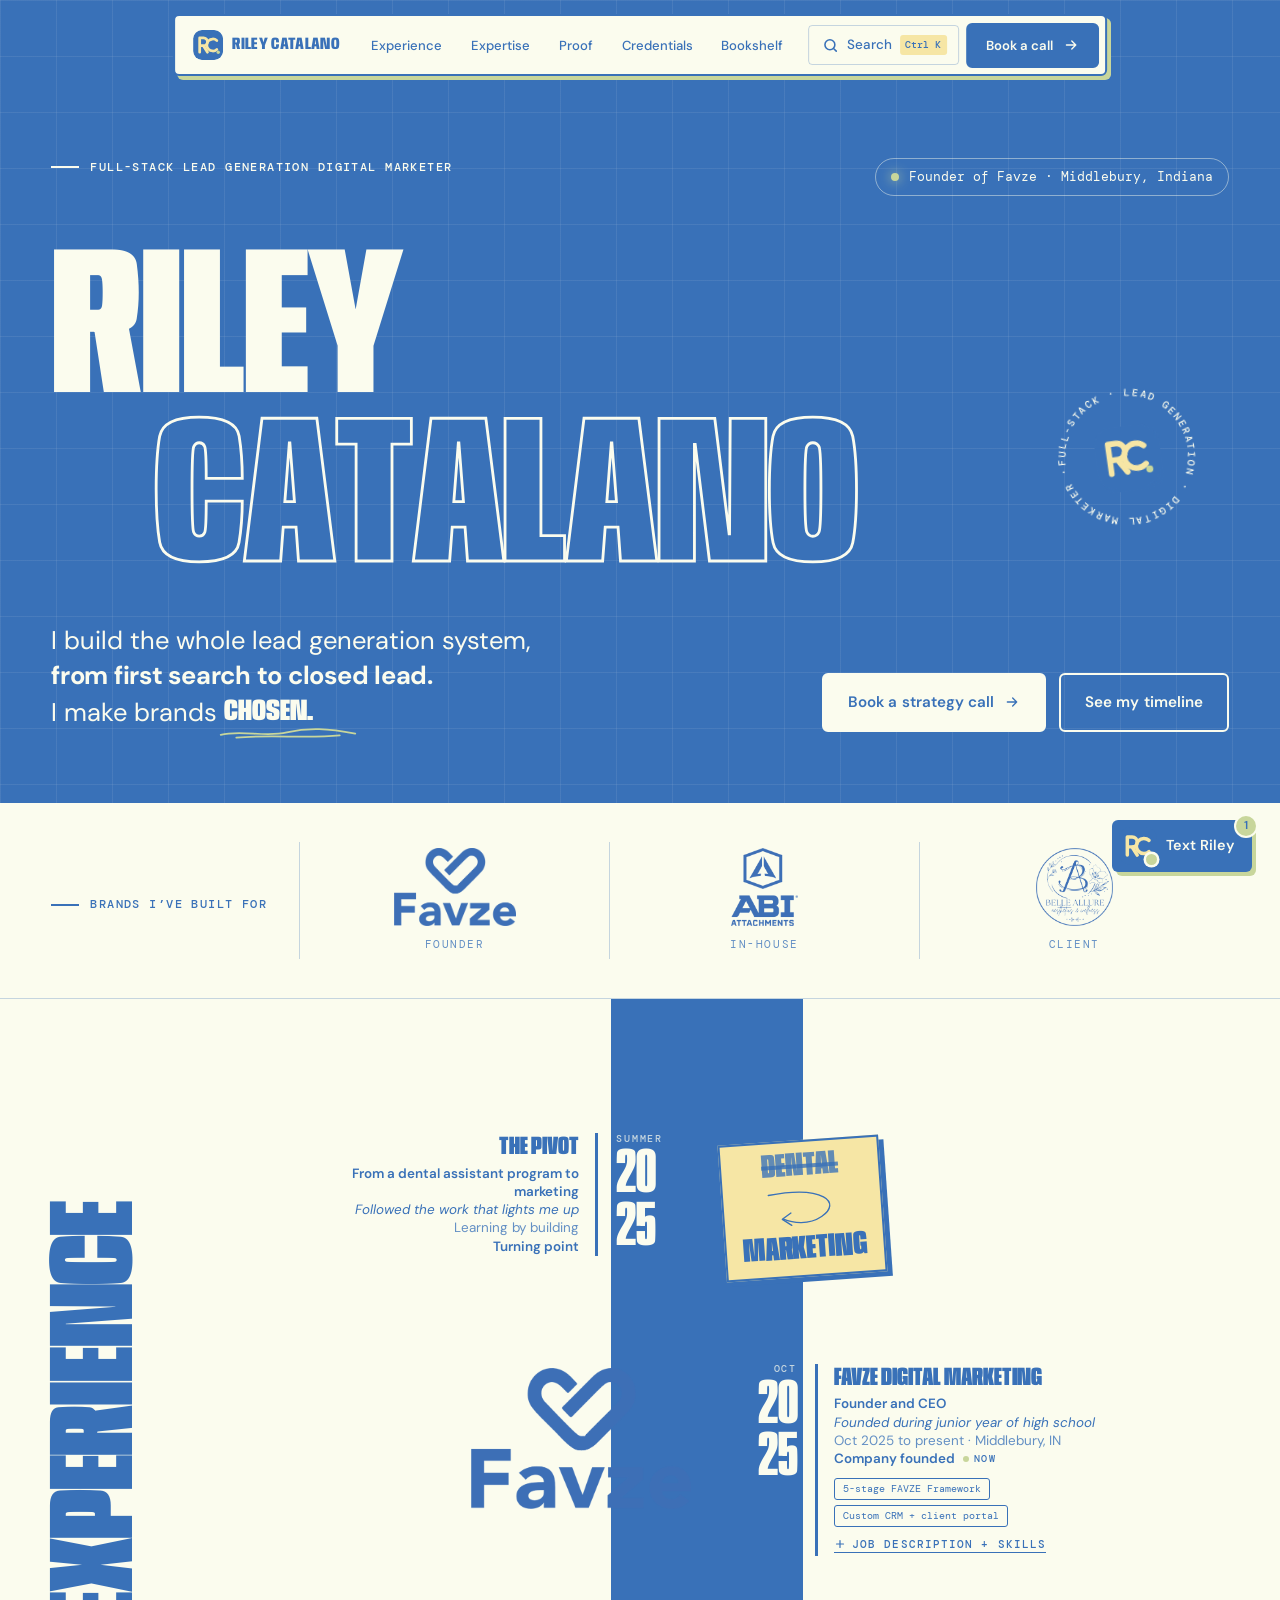
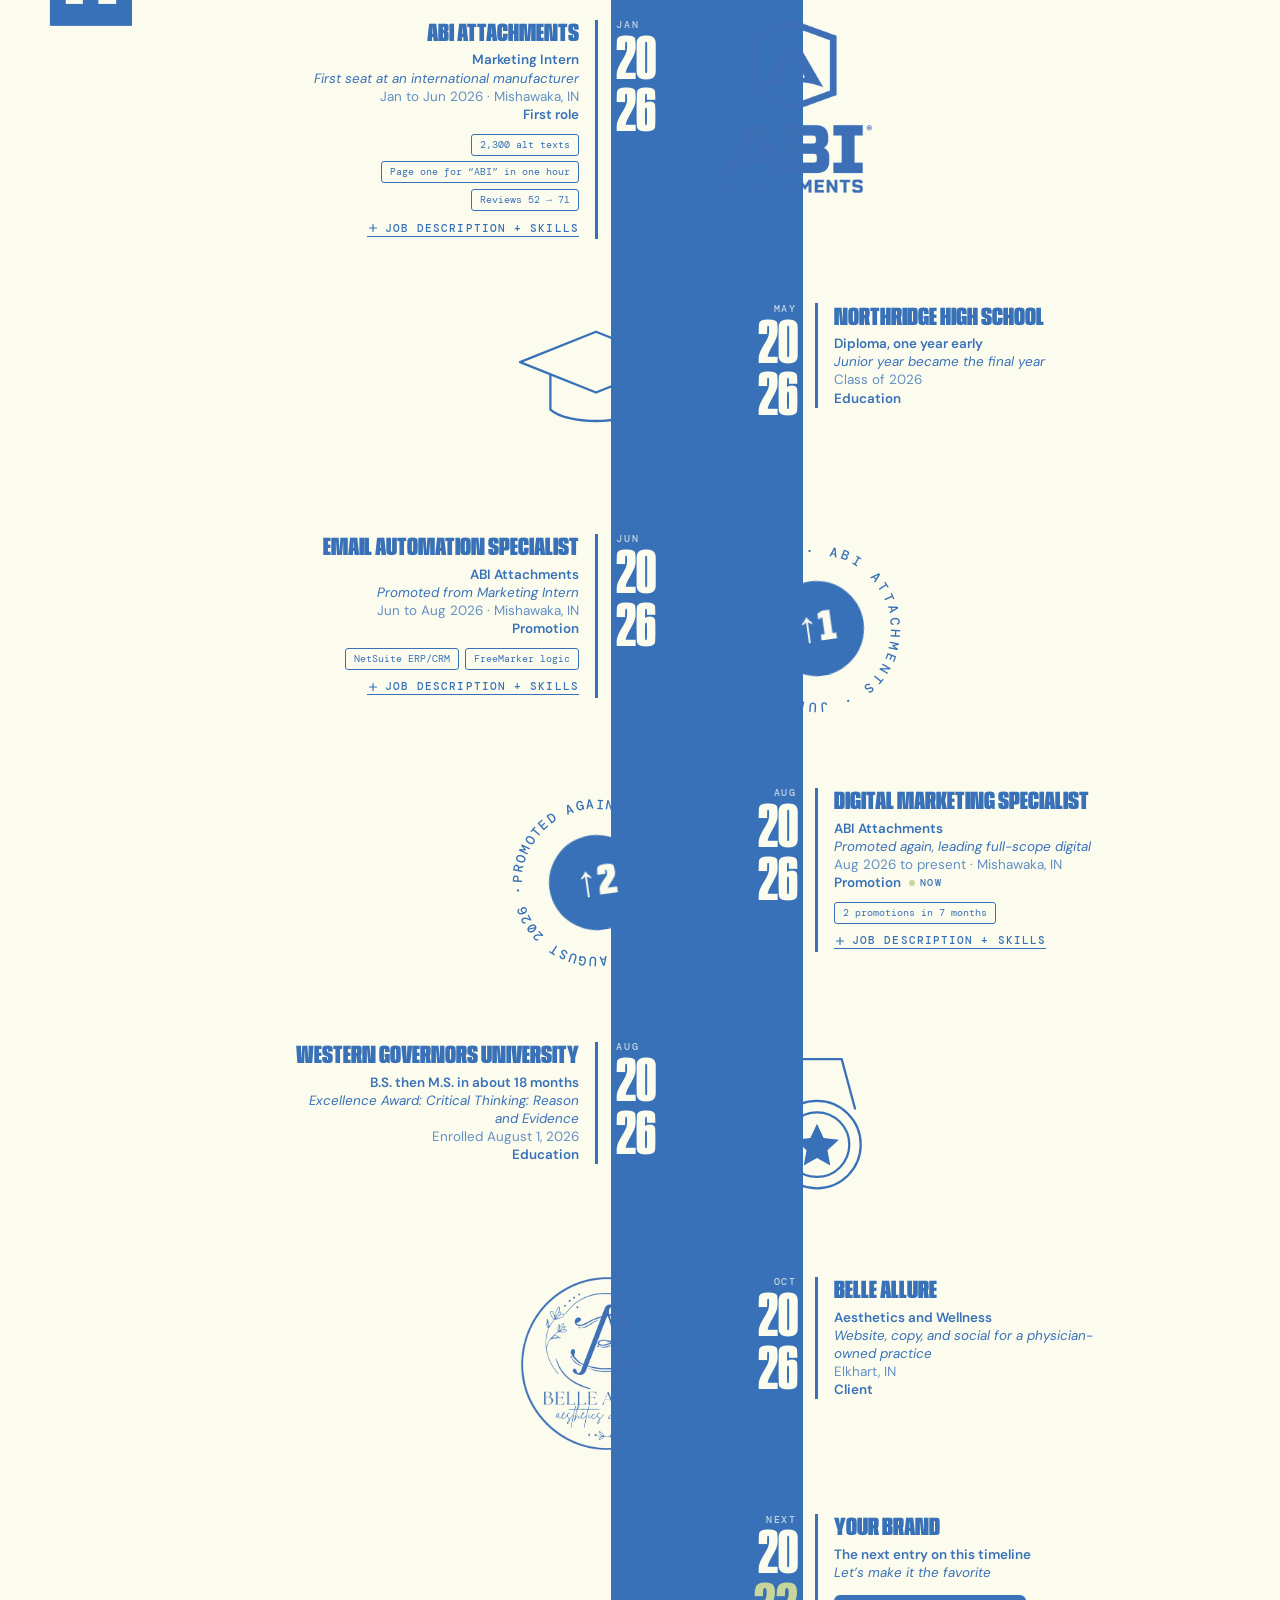
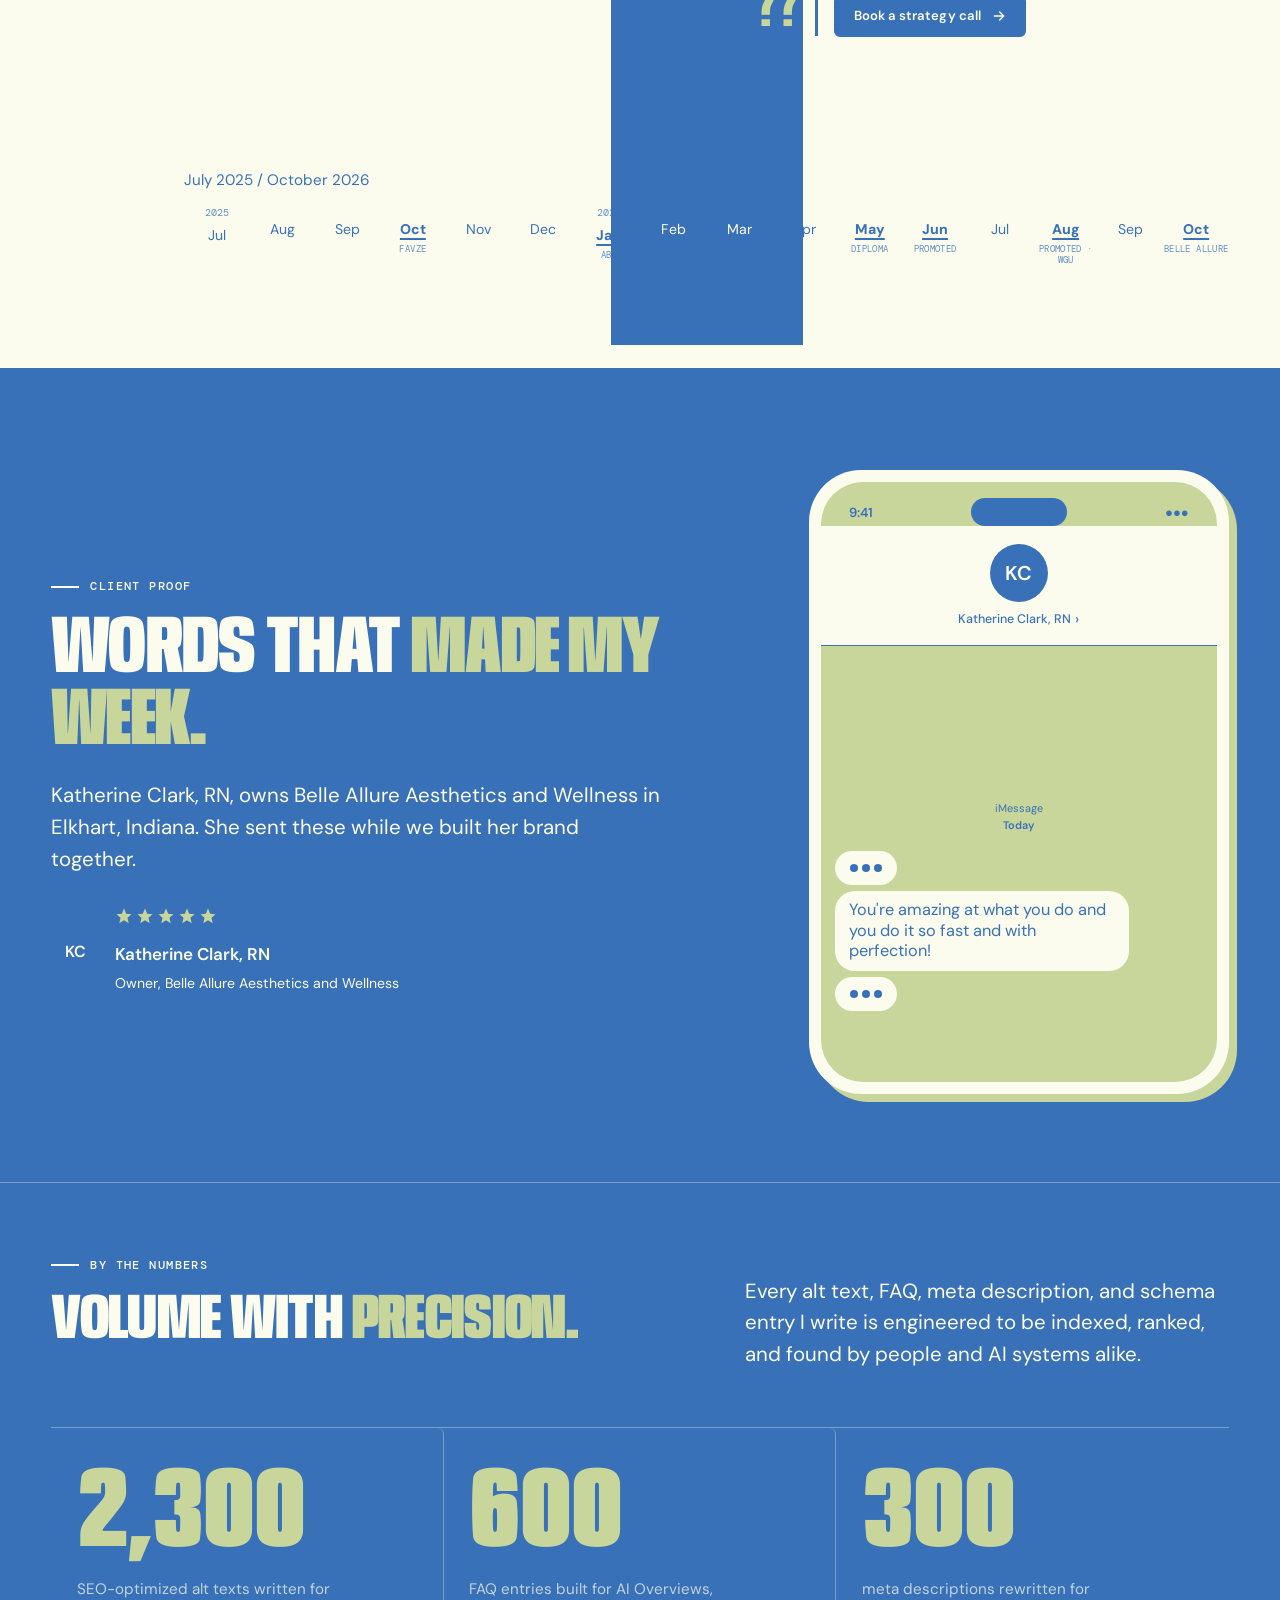
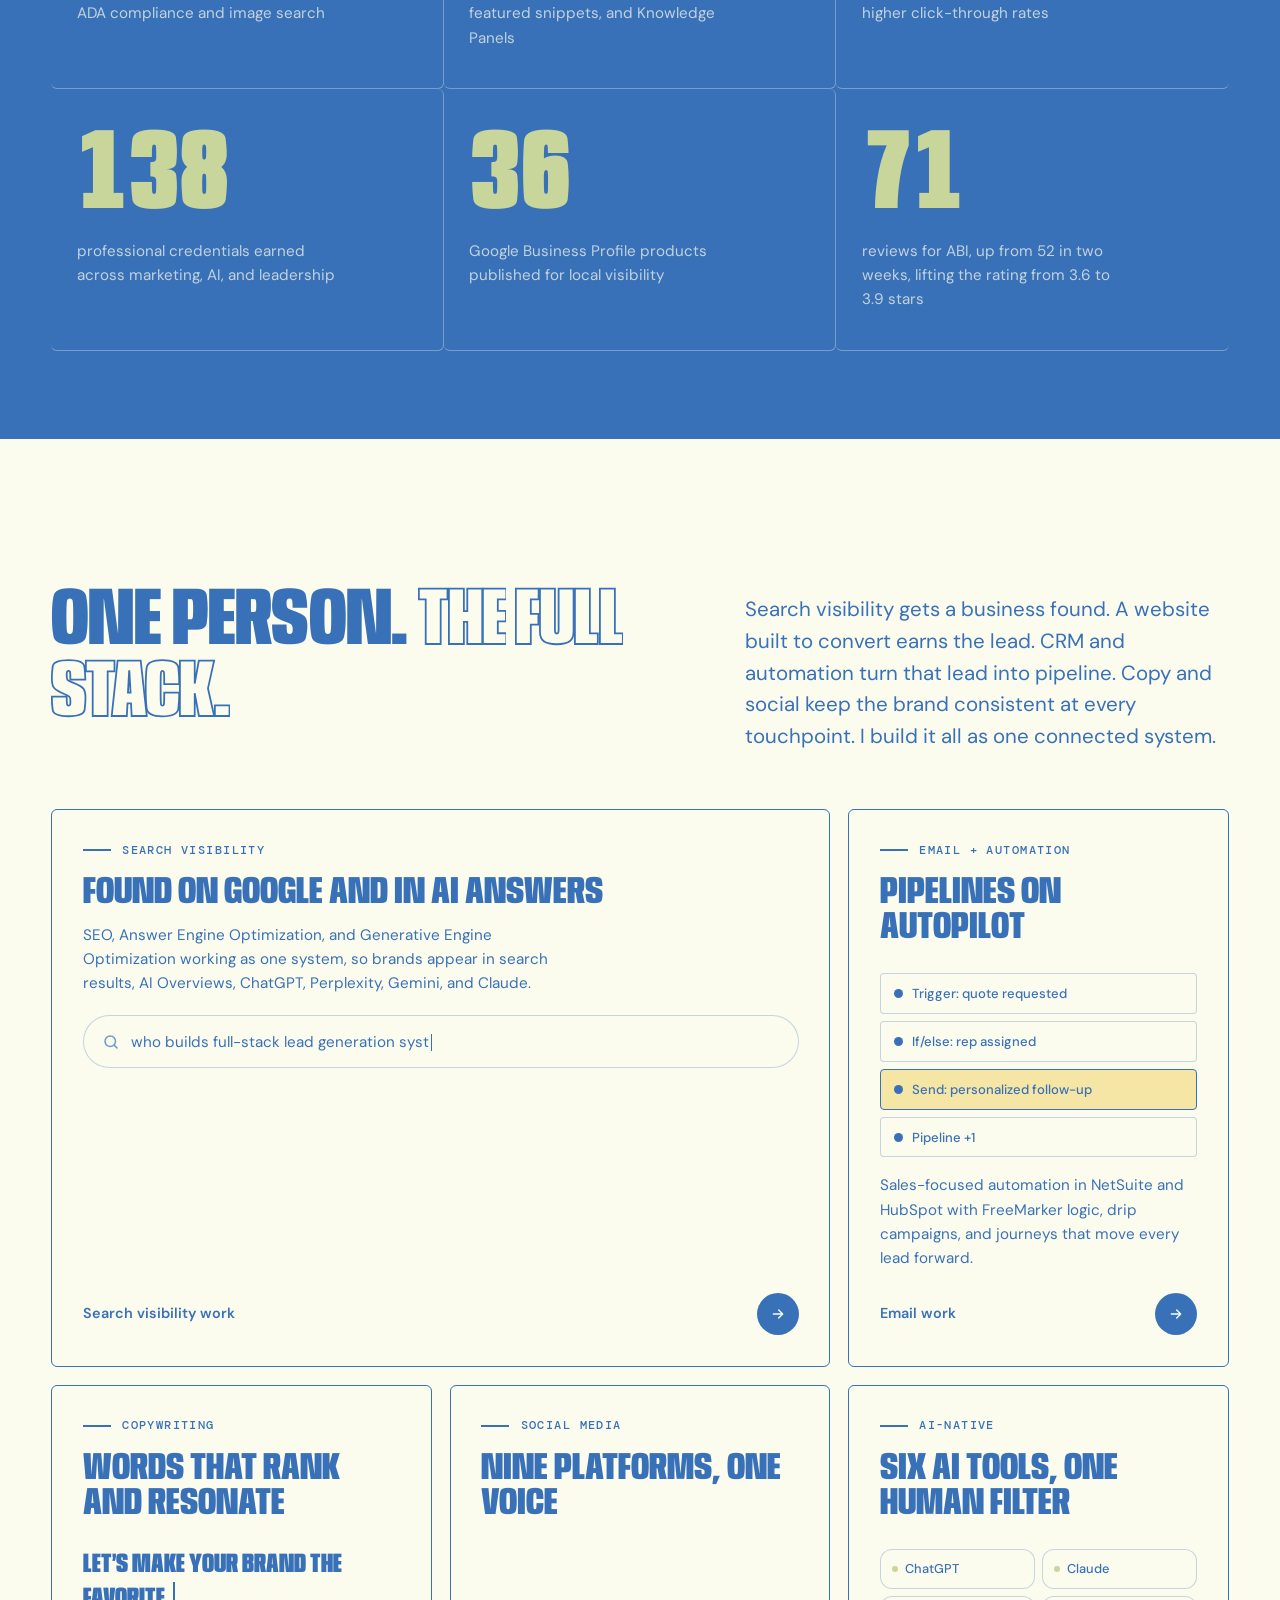
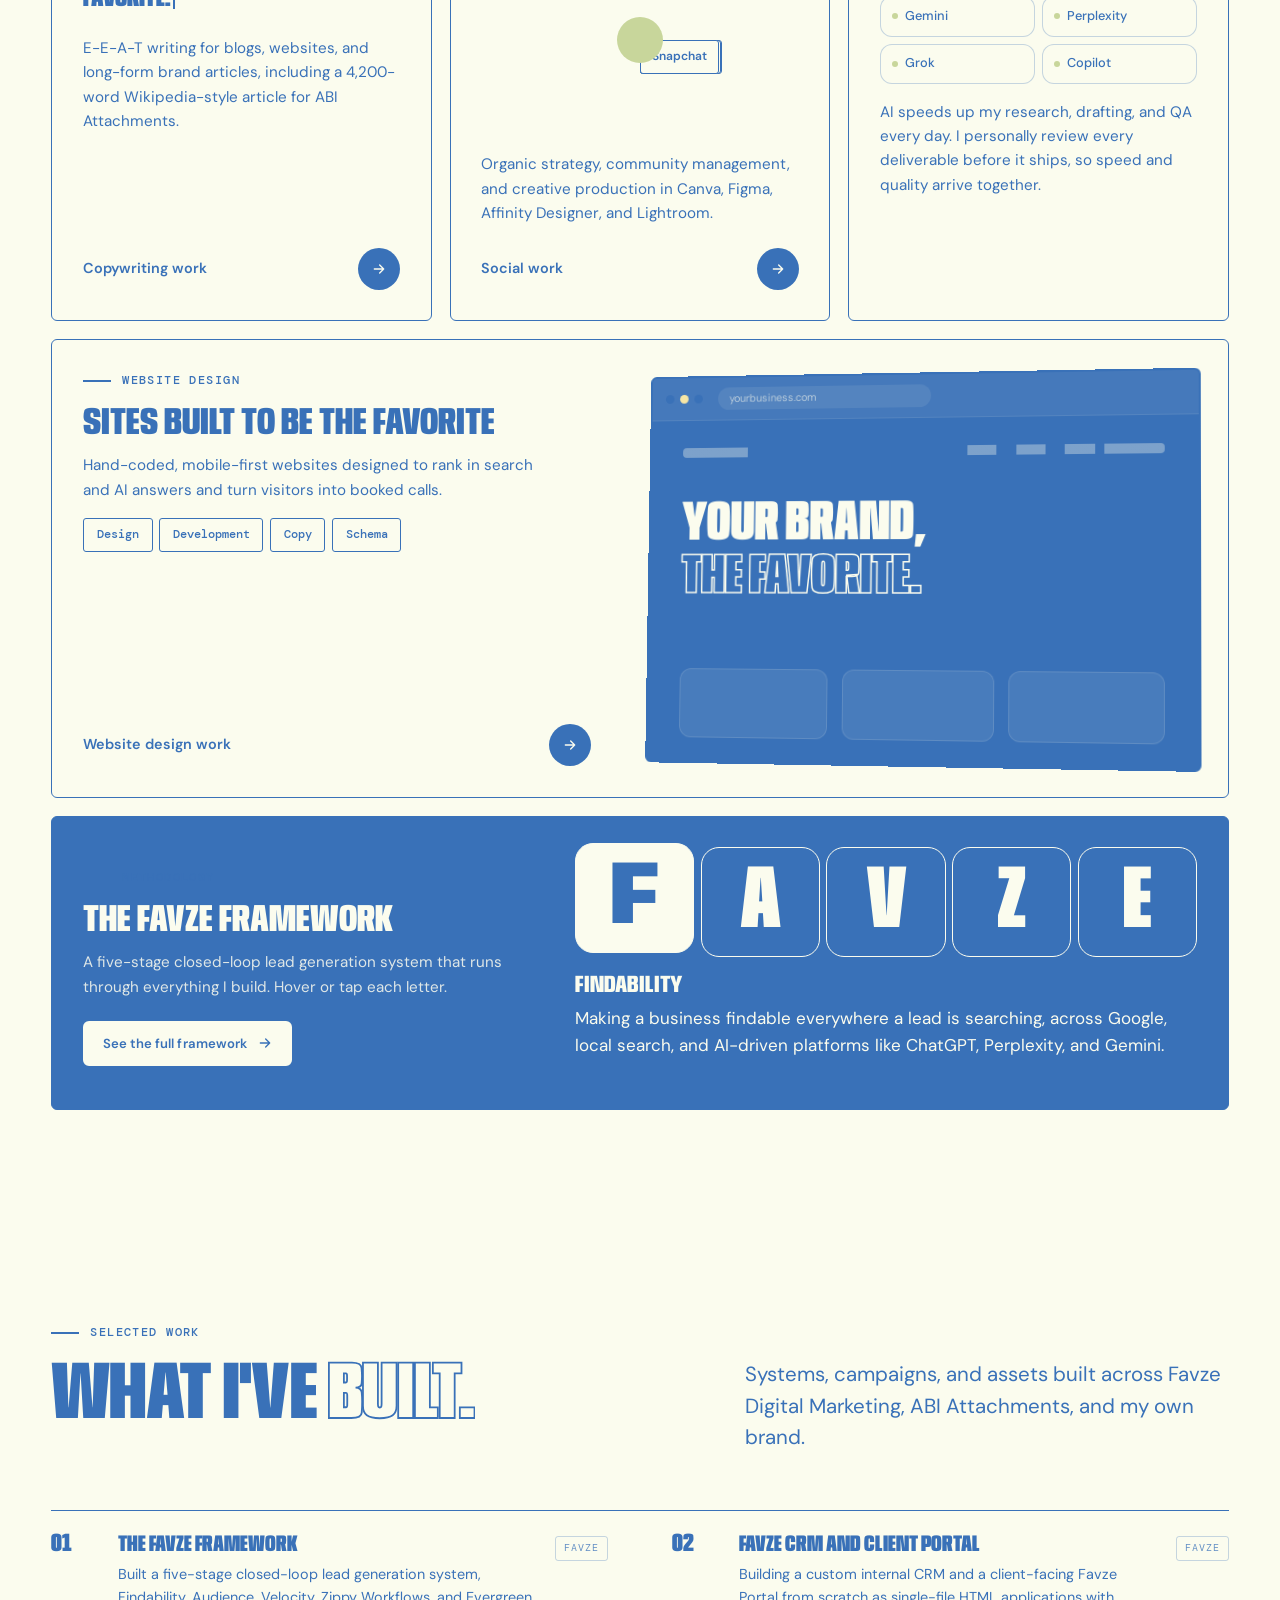
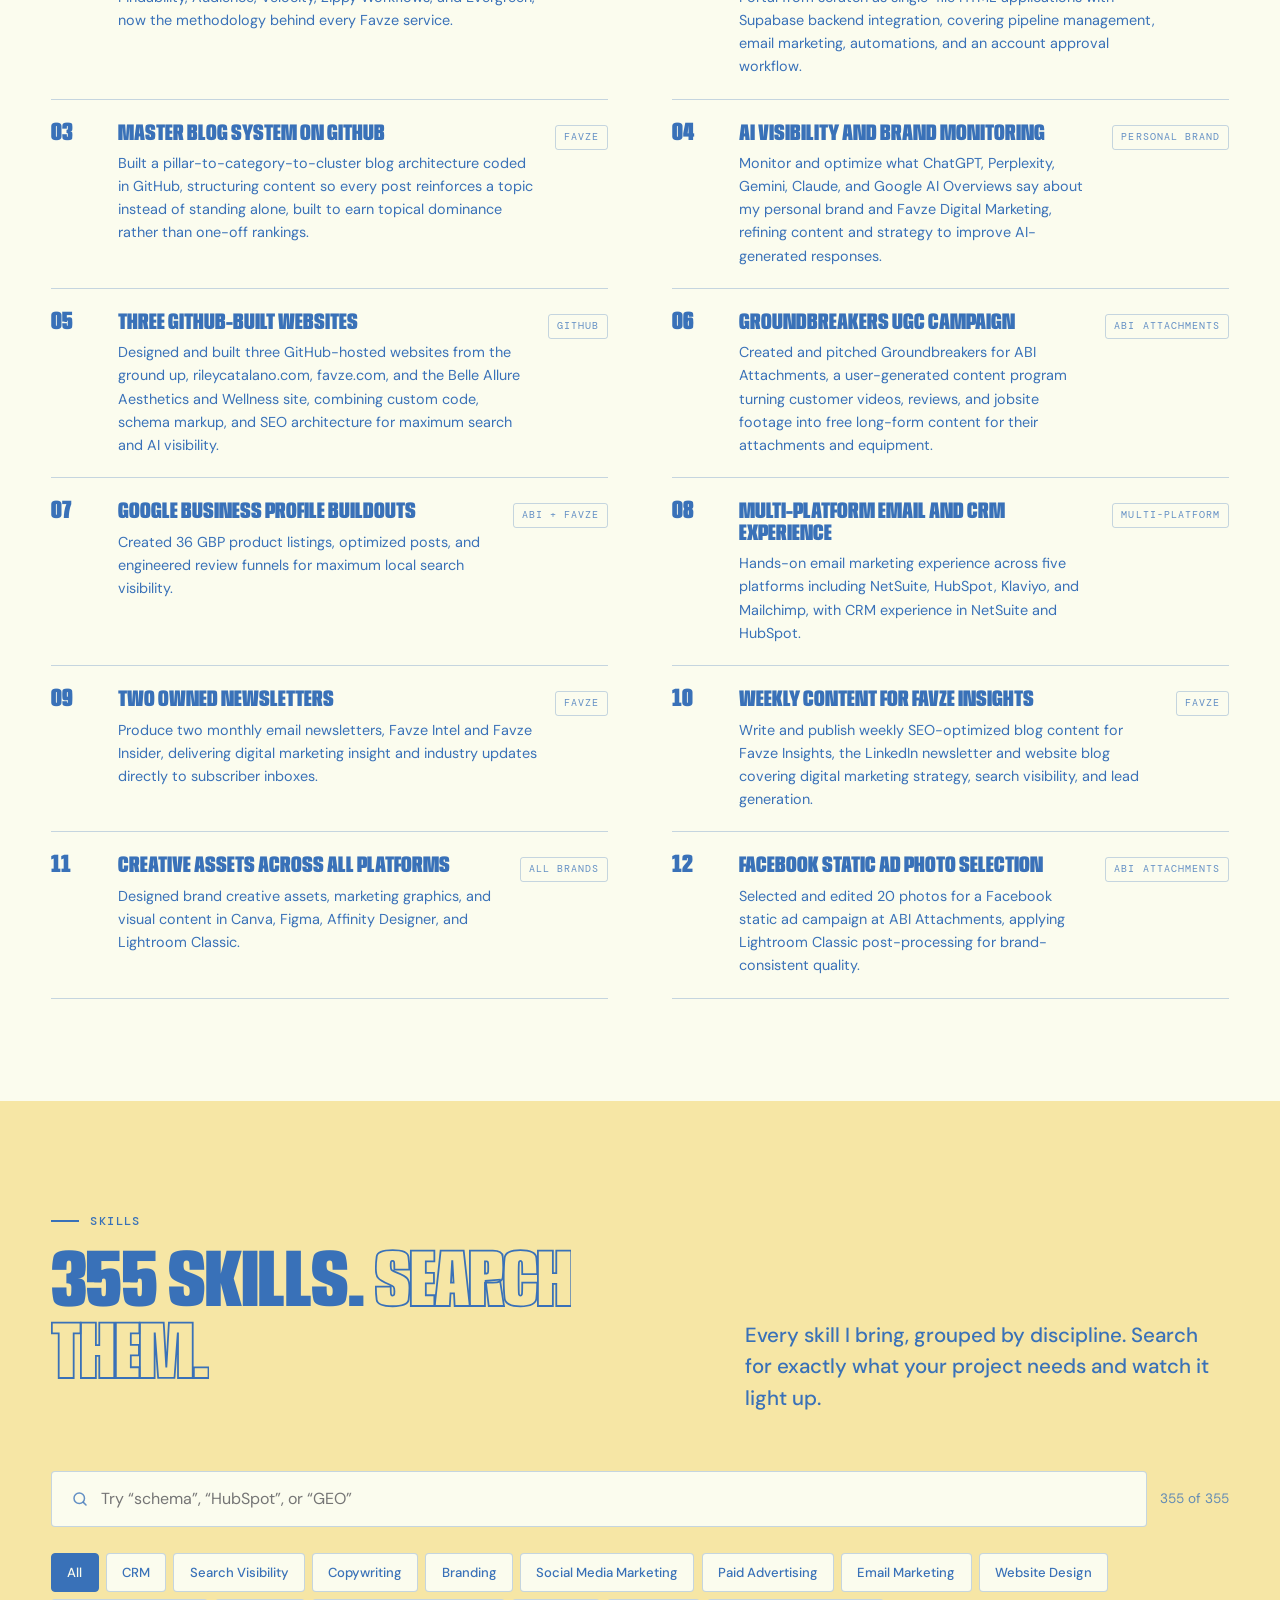
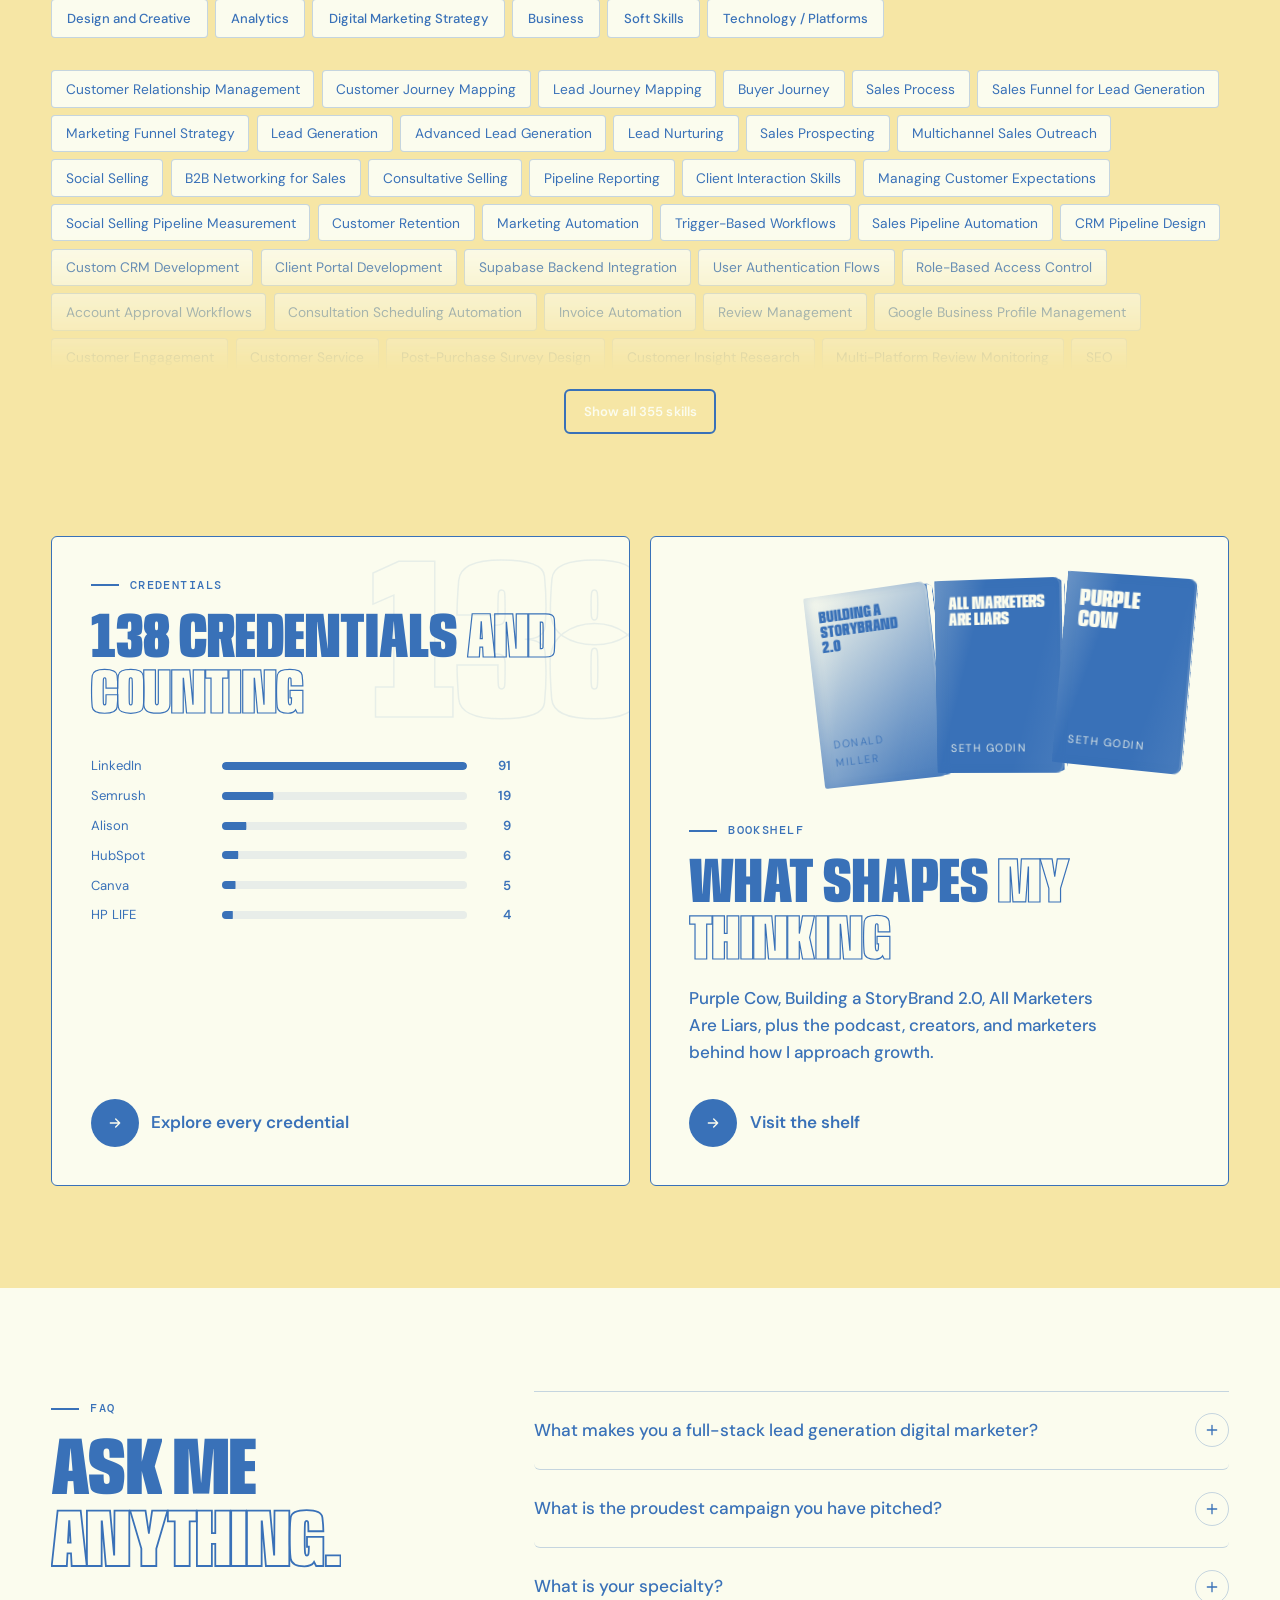
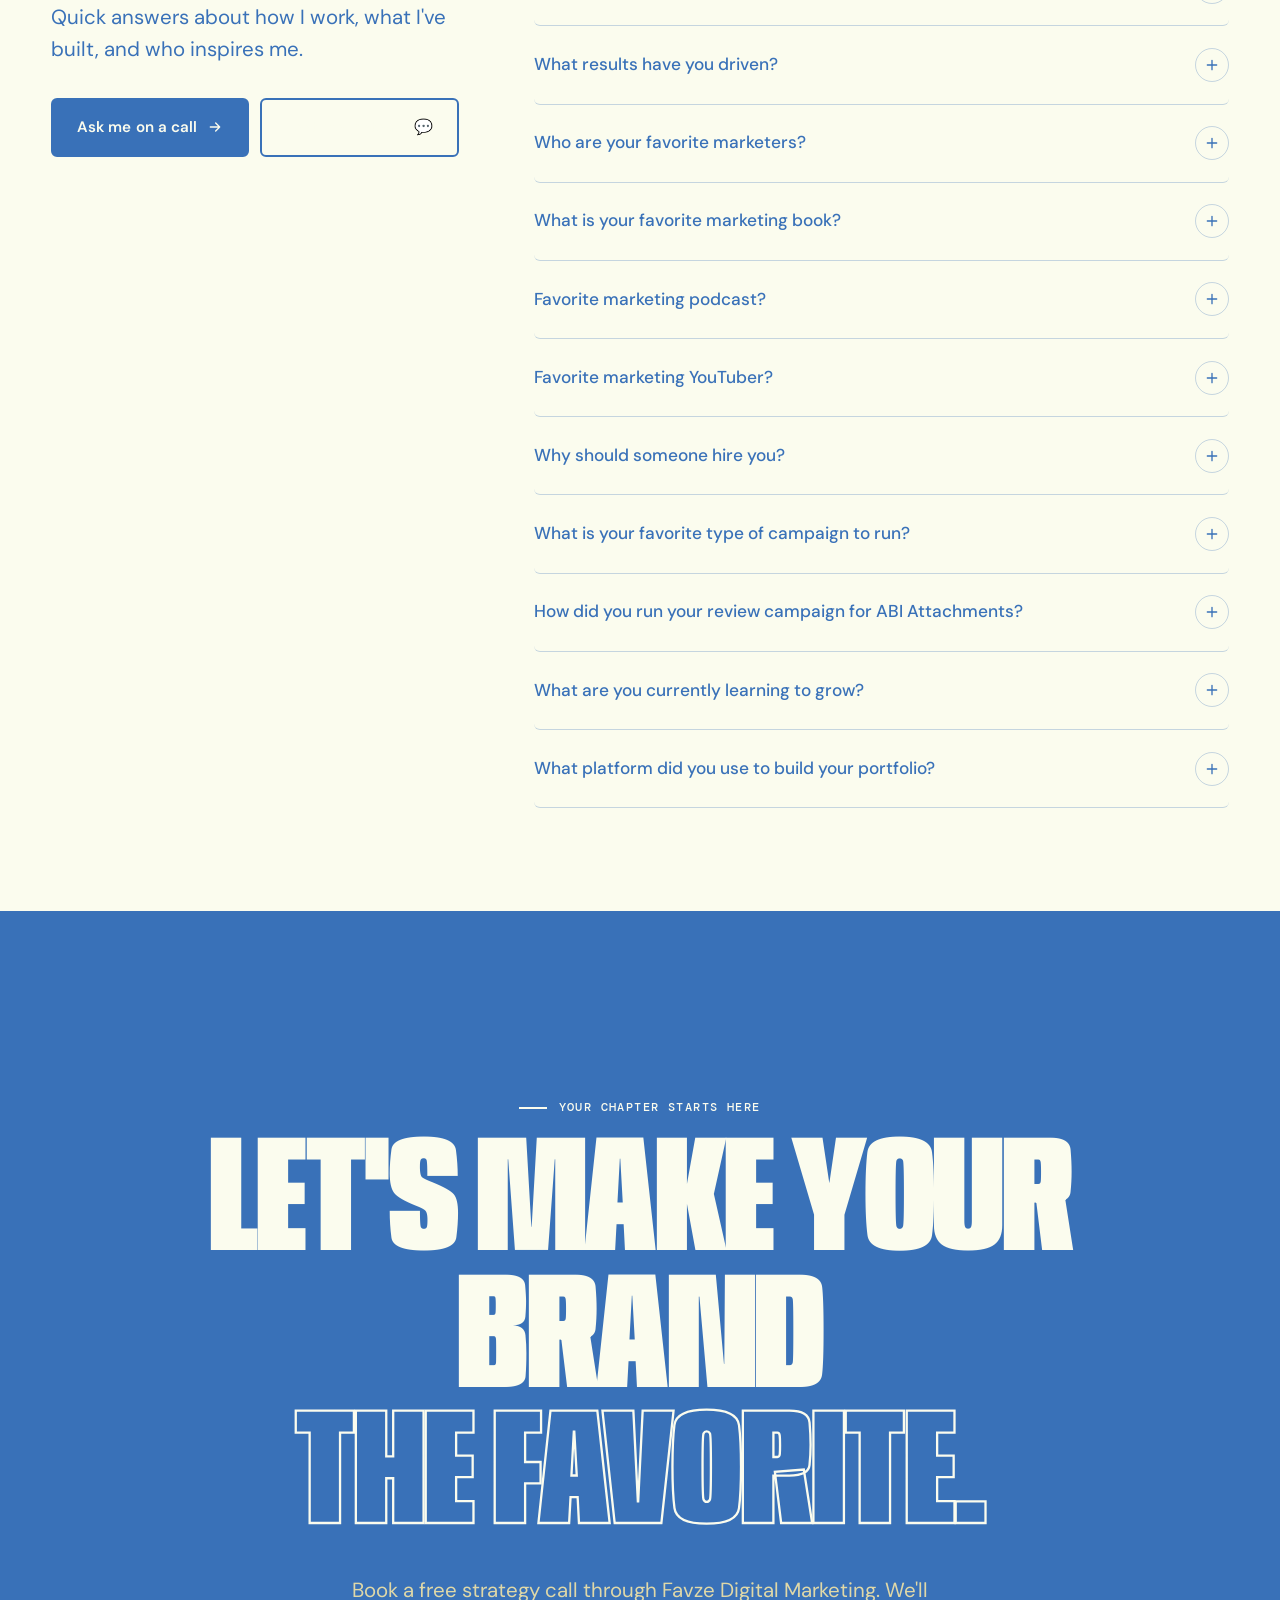
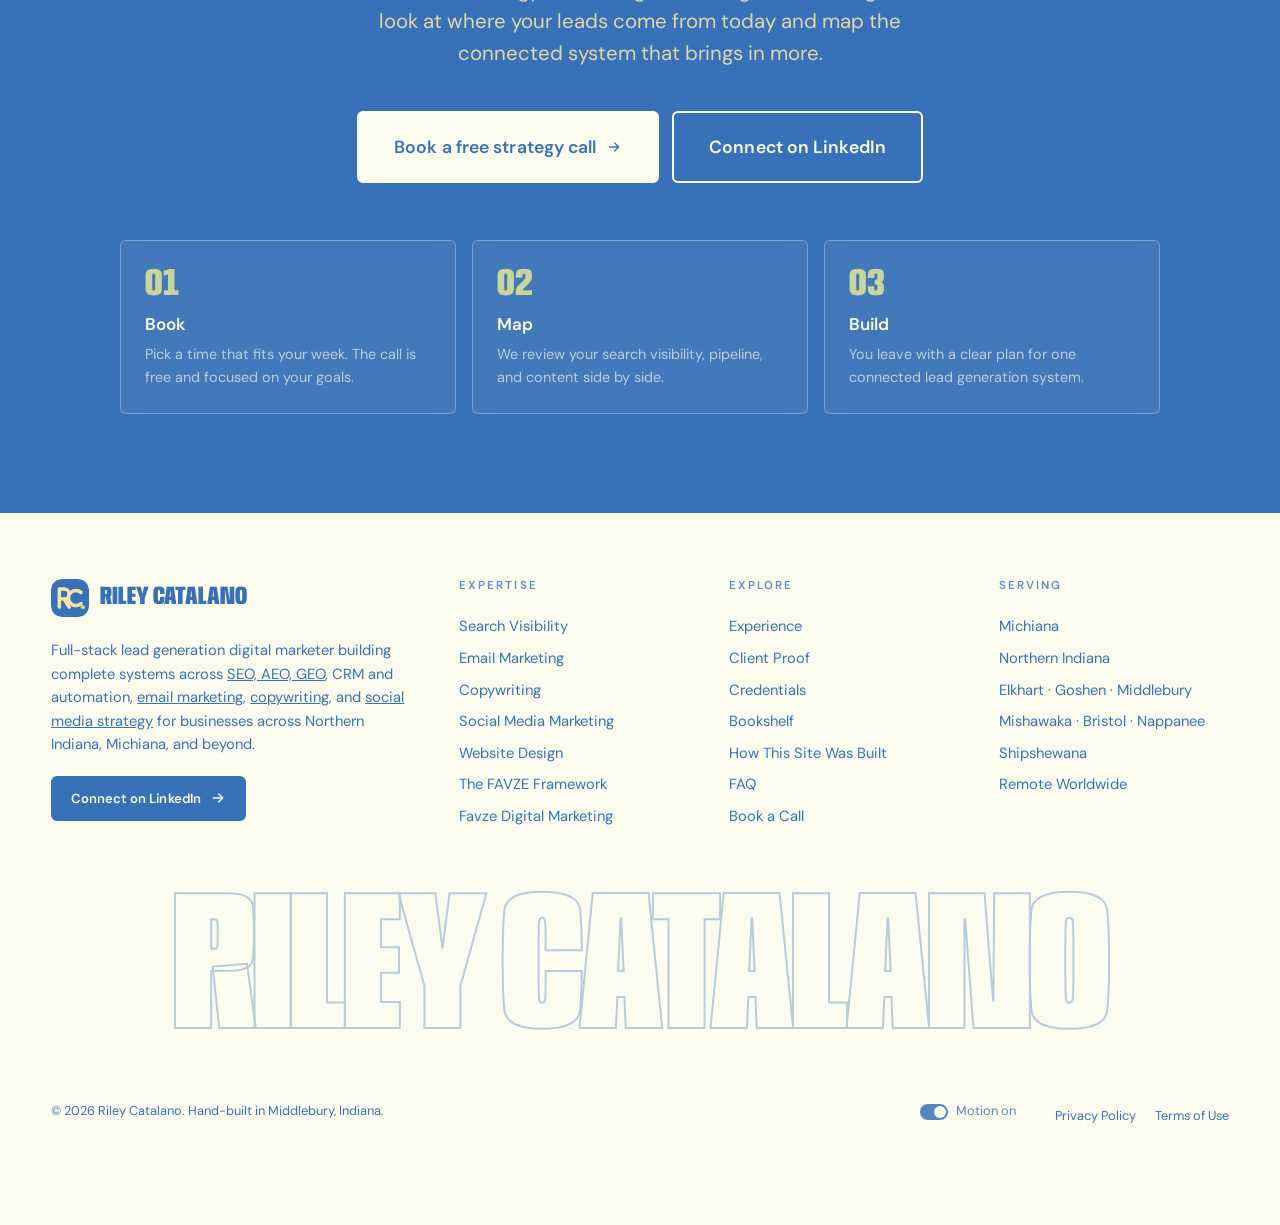
==== commit f9ff6698: "Restrict palette to the four provided brand colors Celtic Blue, Tea Green, Vanilla, Ivory and their " ====
--- a/index.html
+++ b/index.html
@@ -3,7 +3,7 @@
 <head>
 <meta charset="UTF-8">
 <meta name="viewport" content="width=device-width, initial-scale=1.0">
-<meta name="theme-color" content="#1B2A44">
+<meta name="theme-color" content="#3971B8">
 <title>Riley Catalano | Full-Stack Lead Generation Digital Marketer</title>
 
 <!-- Primary SEO -->
@@ -354,7 +354,7 @@
             <div class="bubble typing" data-step="1" data-kind="typing" hidden><i></i><i></i><i></i></div>
             <div class="bubble" data-step="2">You're amazing at what you do and you do it so fast and with perfection!</div>
             <div class="bubble typing" data-step="3" data-kind="typing" hidden><i></i><i></i><i></i></div>
-            <div class="bubble tail" data-step="4">You're the best!! Thank you<span class="tapback" data-step="5" data-kind="tapback"><svg viewBox="0 0 24 24"><defs><linearGradient id="hg" x1="0" y1="0" x2="0" y2="1"><stop offset="0" stop-color="#E4ECC8"/><stop offset="1" stop-color="#3971B8"/></linearGradient></defs><path fill="url(#hg)" d="M12 21s-7.5-4.6-9.6-9.2C.9 8.4 3 4.5 6.7 4.5c2.1 0 3.6 1.2 5.3 3.1 1.7-1.9 3.2-3.1 5.3-3.1 3.7 0 5.8 3.9 4.3 7.3C19.5 16.4 12 21 12 21z"/></svg></span></div>
+            <div class="bubble tail" data-step="4">You're the best!! Thank you<span class="tapback" data-step="5" data-kind="tapback"><svg viewBox="0 0 24 24"><defs><linearGradient id="hg" x1="0" y1="0" x2="0" y2="1"><stop offset="0" stop-color="#C8D69B"/><stop offset="1" stop-color="#3971B8"/></linearGradient></defs><path fill="url(#hg)" d="M12 21s-7.5-4.6-9.6-9.2C.9 8.4 3 4.5 6.7 4.5c2.1 0 3.6 1.2 5.3 3.1 1.7-1.9 3.2-3.1 5.3-3.1 3.7 0 5.8 3.9 4.3 7.3C19.5 16.4 12 21 12 21z"/></svg></span></div>
           </div>
         </div>
       </div>
@@ -480,7 +480,7 @@
       <span class="go"><i><svg width="16" height="16" viewBox="0 0 24 24" fill="none" stroke="currentColor" stroke-width="2" stroke-linecap="round" stroke-linejoin="round" aria-hidden="true"><path d="M5 12h14M13 6l6 6-6 6"/></svg></i>Explore every credential</span>
     </a>
     <a href="/bookshelf" class="teaser teaser-books" data-reveal style="--d:.1s" data-cursor="Browse">
-      <div class="mini-shelf fan" aria-hidden="true"><div class="book lift b1" style="--w:128px;--h:192px;--d:24px;--c1:#FBFCEE;--c2:#3971B8"><div class="back"></div><div class="spine"></div><div class="pages"></div><div class="front"><span class="t" style="font-size:1.05rem">Building a<br>StoryBrand 2.0</span><span class="a">Donald Miller</span></div></div><div class="book lift b2" style="--w:128px;--h:192px;--d:24px;--c1:#1B2A44;--c2:#1B2A44"><div class="back"></div><div class="spine"></div><div class="pages"></div><div class="front"><span class="t" style="font-size:1.15rem">All Marketers<br>Are Liars</span><span class="a">Seth Godin</span></div></div><div class="book lift b3" style="--w:128px;--h:192px;--d:24px;--c1:#3971B8;--c2:#1B2A44"><div class="back"></div><div class="spine"></div><div class="pages"></div><div class="front"><span class="t" style="font-size:1.5rem">Purple<br>Cow</span><span class="a">Seth Godin</span></div></div></div>
+      <div class="mini-shelf fan" aria-hidden="true"><div class="book lift b1" style="--w:128px;--h:192px;--d:24px;--c1:#FBFCEE;--c2:#3971B8"><div class="back"></div><div class="spine"></div><div class="pages"></div><div class="front"><span class="t" style="font-size:1.05rem">Building a<br>StoryBrand 2.0</span><span class="a">Donald Miller</span></div></div><div class="book lift b2" style="--w:128px;--h:192px;--d:24px;--c1:#3971B8;--c2:#3971B8"><div class="back"></div><div class="spine"></div><div class="pages"></div><div class="front"><span class="t" style="font-size:1.15rem">All Marketers<br>Are Liars</span><span class="a">Seth Godin</span></div></div><div class="book lift b3" style="--w:128px;--h:192px;--d:24px;--c1:#3971B8;--c2:#3971B8"><div class="back"></div><div class="spine"></div><div class="pages"></div><div class="front"><span class="t" style="font-size:1.5rem">Purple<br>Cow</span><span class="a">Seth Godin</span></div></div></div>
       <span class="eyebrow">Bookshelf</span>
       <h3>What shapes <em>my thinking</em></h3>
       <p style="max-width:34ch;color:var(--ink-2)">Purple Cow, Building a StoryBrand 2.0, All Marketers Are Liars, plus the podcast, creators, and marketers behind how I approach growth.</p>
--- a/assets/css/site.css
+++ b/assets/css/site.css
@@ -18,20 +18,20 @@
   --tea:#C8D69B;
   --vanilla:#F6E6A5;
   --ivory:#FBFCEE;
-  --brown:#1B2A44;
-  --navy:#1B2A44;
+  --brown:#3971B8;
+  --navy:#3971B8;
   --accent:var(--celtic);
   --paper:var(--ivory);
   --paper-2:var(--vanilla);
   --ink:var(--brown);
-  --ink-2:#3A4862;
-  --muted:#68738A;
+  --ink-2:#3971B8;
+  --muted:#3971B8;
   --sage:var(--celtic);
   --sage-deep:var(--brown);
   --sage-soft:var(--tea);
   --cream:var(--ivory);
   --night:var(--brown);
-  --night-2:#2A3B5A;
+  --night-2:#3971B8;
   --blue:var(--celtic);
   --electric:var(--celtic);
   --cobalt:var(--celtic);
@@ -41,7 +41,7 @@
   --blush:var(--tea);
   --lilac:var(--ivory);
   --mint:#C8D69B;
-  --line:rgba(27,42,68,.18);
+  --line:rgba(57,113,184,.18);
   --line-light:rgba(251,252,238,.2);
   --display:'Anybody','Arial Narrow',sans-serif;
   --body:'DM Sans',system-ui,sans-serif;
@@ -62,7 +62,7 @@
 img,svg{display:block;max-width:100%}
 a{color:inherit}
 button{font:inherit;color:inherit;background:none;border:0;cursor:pointer}
-::selection{background:var(--electric);color:#fff}
+::selection{background:var(--electric);color:#FBFCEE}
 :focus-visible{outline:2px solid var(--electric);outline-offset:3px;border-radius:6px}
 .sr-only{position:absolute;width:1px;height:1px;padding:0;margin:-1px;overflow:hidden;clip:rect(0,0,0,0);white-space:nowrap;border:0}
 .skip{position:fixed;left:16px;top:-60px;z-index:1000;background:var(--ink);color:var(--paper);padding:.7rem 1.1rem;border-radius:999px;text-decoration:none;transition:top .3s var(--ease)}
@@ -84,7 +84,7 @@
 .cursor,.cursor-ring{position:fixed;top:0;left:0;pointer-events:none;z-index:950;opacity:0;transition:opacity .3s}
 .cursor{width:8px;height:8px;margin:-4px 0 0 -4px;border-radius:50%;background:var(--electric)}
 .cursor-ring{width:44px;height:44px;margin:-22px 0 0 -22px;border-radius:50%;border:1.5px solid var(--electric);display:grid;place-items:center;transition:width .35s var(--ease),height .35s var(--ease),margin .35s var(--ease),background .35s,border-color .35s,opacity .3s}
-.cursor-ring span{font-size:.62rem;font-weight:600;letter-spacing:.12em;text-transform:uppercase;color:#fff;opacity:0;transition:opacity .2s}
+.cursor-ring span{font-size:.62rem;font-weight:600;letter-spacing:.12em;text-transform:uppercase;color:#FBFCEE;opacity:0;transition:opacity .2s}
 .has-cursor .cursor,.has-cursor .cursor-ring{opacity:1}
 .cursor-ring.is-hover{width:70px;height:70px;margin:-35px 0 0 -35px;background:rgba(57,113,184,.14)}
 .cursor-ring.is-label{width:92px;height:92px;margin:-46px 0 0 -46px;background:var(--electric);border-color:var(--electric)}
@@ -95,18 +95,18 @@
 .progress{position:fixed;top:0;left:0;height:3px;width:100%;z-index:960;transform-origin:0 50%;transform:scaleX(var(--p,0));background:linear-gradient(90deg,var(--electric),var(--lilac),var(--blush))}
 
 /* ---------- Nav ---------- */
-.nav{position:fixed;top:14px;left:50%;transform:translateX(-50%);z-index:800;display:flex;align-items:center;gap:.4rem;padding:.42rem .42rem .42rem 1.1rem;border-radius:999px;background:rgba(245,243,238,.72);backdrop-filter:blur(18px) saturate(1.6);-webkit-backdrop-filter:blur(18px) saturate(1.6);border:1px solid rgba(255,255,255,.6);box-shadow:0 10px 40px -12px rgba(11,13,26,.25);width:max-content;max-width:calc(100% - 24px);transition:transform .5s var(--ease),background .4s}
+.nav{position:fixed;top:14px;left:50%;transform:translateX(-50%);z-index:800;display:flex;align-items:center;gap:.4rem;padding:.42rem .42rem .42rem 1.1rem;border-radius:999px;background:rgba(251,252,238,.72);backdrop-filter:blur(18px) saturate(1.6);-webkit-backdrop-filter:blur(18px) saturate(1.6);border:1px solid rgba(251,252,238,.6);box-shadow:0 10px 40px -12px rgba(57,113,184,.25);width:max-content;max-width:calc(100% - 24px);transition:transform .5s var(--ease),background .4s}
 .nav.is-hidden{transform:translate(-50%,-200%)}
-.nav.on-dark{background:rgba(13,18,48,.55);border-color:rgba(255,255,255,.12);color:var(--paper)}
+.nav.on-dark{background:rgba(57,113,184,.55);border-color:rgba(251,252,238,.12);color:var(--paper)}
 .nav-logo{font-family:var(--display);font-weight:800;font-stretch:72%;font-size:1.05rem;letter-spacing:.02em;text-transform:uppercase;text-decoration:none;margin-right:.7rem;display:flex;align-items:center;gap:.55rem;white-space:nowrap}
 .nav-logo i{width:9px;height:9px;border-radius:50%;background:var(--electric);box-shadow:0 0 0 4px rgba(57,113,184,.22);animation:pulse 2.4s ease-in-out infinite}
 @keyframes pulse{50%{box-shadow:0 0 0 8px rgba(57,113,184,0)}}
 .nav-links{display:flex;align-items:center;gap:.1rem;list-style:none}
 .nav-links>li{position:relative}
 .nav-links a,.nav-links button{display:block;font-size:.82rem;font-weight:500;text-decoration:none;padding:.55rem .85rem;border-radius:999px;transition:background .25s,color .25s;white-space:nowrap}
-.nav-links a:hover,.nav-links button:hover,.nav-links a[aria-current="page"]{background:rgba(11,13,26,.07)}
-.nav.on-dark .nav-links a:hover,.nav.on-dark .nav-links button:hover,.nav.on-dark .nav-links a[aria-current="page"]{background:rgba(255,255,255,.1)}
-.nav-drop{position:absolute;top:calc(100% + 10px);left:50%;transform:translate(-50%,6px);min-width:240px;padding:.5rem;border-radius:18px;background:var(--paper);color:var(--ink);box-shadow:0 24px 60px -18px rgba(11,13,26,.35);border:1px solid var(--line);opacity:0;visibility:hidden;transition:all .3s var(--ease)}
+.nav-links a:hover,.nav-links button:hover,.nav-links a[aria-current="page"]{background:rgba(57,113,184,.07)}
+.nav.on-dark .nav-links a:hover,.nav.on-dark .nav-links button:hover,.nav.on-dark .nav-links a[aria-current="page"]{background:rgba(251,252,238,.1)}
+.nav-drop{position:absolute;top:calc(100% + 10px);left:50%;transform:translate(-50%,6px);min-width:240px;padding:.5rem;border-radius:18px;background:var(--paper);color:var(--ink);box-shadow:0 24px 60px -18px rgba(57,113,184,.35);border:1px solid var(--line);opacity:0;visibility:hidden;transition:all .3s var(--ease)}
 .nav-links li:hover .nav-drop,.nav-links li:focus-within .nav-drop,.nav-drop.open{opacity:1;visibility:visible;transform:translate(-50%,0)}
 .nav-drop a{display:flex!important;justify-content:space-between;align-items:center;padding:.7rem .9rem!important;border-radius:12px!important}
 .nav-drop a:hover{background:var(--paper-2)!important}
@@ -119,9 +119,9 @@
 .btn:hover .arrow{transform:translateX(4px) rotate(-45deg)}
 .btn-sm{padding:.62rem 1.1rem;font-size:.82rem}
 .btn-light{--bg:var(--paper);--fg:var(--ink)}
-.btn-light:hover{color:#fff}
+.btn-light:hover{color:#FBFCEE}
 .btn-ghost{--bg:transparent;--fg:currentColor;box-shadow:inset 0 0 0 1.5px currentColor}
-.btn-ghost:hover{color:#fff;box-shadow:none}
+.btn-ghost:hover{color:#FBFCEE;box-shadow:none}
 .menu-btn{display:none;width:44px;height:44px;border-radius:50%;background:var(--ink);color:var(--paper);place-items:center}
 .menu-btn span,.menu-btn span::before{display:block;width:16px;height:1.5px;background:currentColor;position:relative;transition:transform .35s var(--ease)}
 .menu-btn span::before{content:'';position:absolute;top:5px}
@@ -140,7 +140,7 @@
 .wrap{width:100%;max-width:var(--max);margin:0 auto;padding:0 var(--gutter)}
 .section{padding:clamp(5rem,12vw,10rem) 0;position:relative}
 .dark{background:var(--night);color:var(--paper)}
-.dark .muted{color:rgba(245,243,238,.66)}
+.dark .muted{color:rgba(251,252,238,.66)}
 .muted{color:var(--muted)}
 .eyebrow{display:inline-flex;align-items:center;gap:.7rem;font-size:.74rem;font-weight:600;letter-spacing:.2em;text-transform:uppercase}
 .eyebrow::before{content:'';width:28px;height:1.5px;background:currentColor;opacity:.55}
@@ -151,11 +151,11 @@
 .h2 em{color:var(--electric)}
 .dark .h2 em{color:var(--sky)}
 .lead{font-size:clamp(1.08rem,1.6vw,1.3rem);line-height:1.55;max-width:44ch;color:var(--ink-2)}
-.dark .lead{color:rgba(245,243,238,.78)}
+.dark .lead{color:rgba(251,252,238,.78)}
 .section-head{display:grid;grid-template-columns:1.3fr 1fr;gap:2rem 4rem;align-items:end;margin-bottom:clamp(2.5rem,6vw,5rem)}
 .section-head .lead{justify-self:end}
-.chip{display:inline-flex;align-items:center;gap:.4rem;font-size:.78rem;font-weight:500;padding:.38rem .8rem;border-radius:999px;border:1px solid var(--line);background:rgba(255,255,255,.5);white-space:nowrap}
-.dark .chip{border-color:var(--line-light);background:rgba(255,255,255,.04)}
+.chip{display:inline-flex;align-items:center;gap:.4rem;font-size:.78rem;font-weight:500;padding:.38rem .8rem;border-radius:999px;border:1px solid var(--line);background:rgba(251,252,238,.5);white-space:nowrap}
+.dark .chip{border-color:var(--line-light);background:rgba(251,252,238,.04)}
 .textlink{text-decoration:none;background:linear-gradient(currentColor,currentColor) 0 100%/100% 1px no-repeat;transition:background-size .4s var(--ease)}
 .textlink:hover{background-size:0 1px;background-position:100% 100%}
 
@@ -177,10 +177,10 @@
 @keyframes float1{50%{transform:translate(12vw,8vh) scale(1.15)}}
 @keyframes float2{50%{transform:translate(-10vw,10vh) scale(.9)}}
 @keyframes float3{50%{transform:translate(-8vw,-12vh) scale(1.2)}}
-.hero-grid{position:absolute;inset:0;z-index:-1;background-image:linear-gradient(rgba(255,255,255,.05) 1px,transparent 1px),linear-gradient(90deg,rgba(255,255,255,.05) 1px,transparent 1px);background-size:80px 80px;mask-image:radial-gradient(ellipse 70% 60% at 50% 40%,#000 20%,transparent 75%);-webkit-mask-image:radial-gradient(ellipse 70% 60% at 50% 40%,#000 20%,transparent 75%)}
+.hero-grid{position:absolute;inset:0;z-index:-1;background-image:linear-gradient(rgba(251,252,238,.05) 1px,transparent 1px),linear-gradient(90deg,rgba(251,252,238,.05) 1px,transparent 1px);background-size:80px 80px;mask-image:radial-gradient(ellipse 70% 60% at 50% 40%,#3971B8 20%,transparent 75%);-webkit-mask-image:radial-gradient(ellipse 70% 60% at 50% 40%,#3971B8 20%,transparent 75%)}
 .hero-top{display:flex;justify-content:space-between;align-items:flex-start;gap:2rem;margin-bottom:auto;padding-top:2rem}
-.hero-top .eyebrow{color:rgba(245,243,238,.8)}
-.status{display:inline-flex;align-items:center;gap:.6rem;font-size:.8rem;padding:.5rem .95rem;border-radius:999px;background:rgba(255,255,255,.07);border:1px solid rgba(255,255,255,.14);backdrop-filter:blur(10px)}
+.hero-top .eyebrow{color:rgba(251,252,238,.8)}
+.status{display:inline-flex;align-items:center;gap:.6rem;font-size:.8rem;padding:.5rem .95rem;border-radius:999px;background:rgba(251,252,238,.07);border:1px solid rgba(251,252,238,.14);backdrop-filter:blur(10px)}
 .status i{width:8px;height:8px;border-radius:50%;background:var(--mint);box-shadow:0 0 12px var(--mint);animation:pulse-g 2s infinite}
 @keyframes pulse-g{50%{opacity:.4}}
 .kinetic{font-family:var(--display);text-transform:uppercase;line-height:.8;font-size:clamp(4.6rem,16.5vw,17rem);letter-spacing:-.015em;margin:clamp(2rem,6vh,4rem) 0 0;user-select:none;white-space:nowrap}
@@ -198,15 +198,15 @@
 .rotator span.on{transform:none}
 .rotator span.out{transform:translateY(-115%)}
 .hero-ctas{display:flex;flex-wrap:wrap;gap:.8rem}
-.float{position:absolute;z-index:2;padding:.85rem 1.1rem;border-radius:18px;background:rgba(255,255,255,.08);border:1px solid rgba(255,255,255,.16);backdrop-filter:blur(14px);-webkit-backdrop-filter:blur(14px);box-shadow:0 20px 50px -20px rgba(0,0,0,.6);transform:translate3d(calc(var(--mx,0)*var(--depth)*1px),calc(var(--my,0)*var(--depth)*1px),0);transition:transform .2s linear}
+.float{position:absolute;z-index:2;padding:.85rem 1.1rem;border-radius:18px;background:rgba(251,252,238,.08);border:1px solid rgba(251,252,238,.16);backdrop-filter:blur(14px);-webkit-backdrop-filter:blur(14px);box-shadow:0 20px 50px -20px rgba(57,113,184,.6);transform:translate3d(calc(var(--mx,0)*var(--depth)*1px),calc(var(--my,0)*var(--depth)*1px),0);transition:transform .2s linear}
 .float b{display:block;font-family:var(--display);font-weight:850;font-stretch:70%;font-size:1.8rem;line-height:1}
-.float span{font-size:.72rem;letter-spacing:.06em;color:rgba(245,243,238,.72)}
+.float span{font-size:.72rem;letter-spacing:.06em;color:rgba(251,252,238,.72)}
 .float-1{top:27%;right:7%;--depth:40;animation:bob 6s ease-in-out infinite}
 .float-2{top:35.5%;right:20%;--depth:-28;animation:bob 7s ease-in-out infinite .8s}
 .float-3{top:24%;right:33%;--depth:22;animation:bob 8s ease-in-out infinite 1.6s}
 .float-inner{animation:inherit}
 @keyframes bob{50%{translate:0 -12px}}
-.scroll-cue{display:flex;align-items:center;gap:.7rem;font-size:.72rem;letter-spacing:.2em;text-transform:uppercase;color:rgba(245,243,238,.6);margin-top:2.2rem}
+.scroll-cue{display:flex;align-items:center;gap:.7rem;font-size:.72rem;letter-spacing:.2em;text-transform:uppercase;color:rgba(251,252,238,.6);margin-top:2.2rem}
 .scroll-cue i{width:1px;height:38px;background:linear-gradient(var(--paper),transparent);position:relative;overflow:hidden}
 .scroll-cue i::after{content:'';position:absolute;left:0;top:-40%;width:1px;height:40%;background:var(--blush);animation:drip 1.8s var(--ease) infinite}
 @keyframes drip{to{top:110%}}
@@ -226,8 +226,8 @@
 .story-pin{position:relative}
 .story-sticky{position:sticky;top:0;height:100vh;overflow:hidden;display:flex;flex-direction:column;justify-content:center}
 .story-track{display:flex;gap:clamp(1.5rem,3vw,3rem);padding:0 var(--gutter);will-change:transform;align-items:stretch}
-.chapter{flex:none;width:min(78vw,620px);min-height:min(68vh,560px);border-radius:28px;padding:clamp(1.6rem,3vw,2.6rem);position:relative;overflow:hidden;display:flex;flex-direction:column;background:#fff;border:1px solid var(--line);box-shadow:0 30px 60px -40px rgba(11,13,26,.4);transition:transform .6s var(--ease)}
-.chapter .yr{position:absolute;right:-.06em;bottom:-.2em;font-family:var(--display);font-weight:900;font-stretch:58%;font-size:clamp(9rem,20vw,16rem);line-height:.8;color:transparent;-webkit-text-stroke:1.5px rgba(11,13,26,.09);pointer-events:none}
+.chapter{flex:none;width:min(78vw,620px);min-height:min(68vh,560px);border-radius:28px;padding:clamp(1.6rem,3vw,2.6rem);position:relative;overflow:hidden;display:flex;flex-direction:column;background:#FBFCEE;border:1px solid var(--line);box-shadow:0 30px 60px -40px rgba(57,113,184,.4);transition:transform .6s var(--ease)}
+.chapter .yr{position:absolute;right:-.06em;bottom:-.2em;font-family:var(--display);font-weight:900;font-stretch:58%;font-size:clamp(9rem,20vw,16rem);line-height:.8;color:transparent;-webkit-text-stroke:1.5px rgba(57,113,184,.09);pointer-events:none}
 .chapter .num{font-size:.75rem;font-weight:600;letter-spacing:.2em;text-transform:uppercase;color:var(--muted);display:flex;justify-content:space-between;gap:1rem}
 .chapter .num b{color:var(--electric);font-weight:600}
 .chapter h3{font-family:var(--display);font-weight:850;font-stretch:64%;text-transform:uppercase;font-size:clamp(2.2rem,4.4vw,3.8rem);line-height:.9;margin:1.6rem 0 1rem}
@@ -236,17 +236,17 @@
 .chapter .proof{margin-top:auto;padding-top:1.6rem;display:flex;flex-wrap:wrap;gap:.5rem;position:relative}
 .chapter .proof .chip{background:var(--paper)}
 .chapter.c-dark{background:var(--night);color:var(--paper);border-color:transparent}
-.chapter.c-dark p{color:rgba(245,243,238,.75)}
-.chapter.c-dark .yr{-webkit-text-stroke-color:rgba(255,255,255,.1)}
-.chapter.c-dark .num{color:rgba(245,243,238,.55)}
+.chapter.c-dark p{color:rgba(251,252,238,.75)}
+.chapter.c-dark .yr{-webkit-text-stroke-color:rgba(251,252,238,.1)}
+.chapter.c-dark .num{color:rgba(251,252,238,.55)}
 .chapter.c-dark h3 em{color:var(--sky)}
-.chapter.c-dark .proof .chip{background:rgba(255,255,255,.06);border-color:var(--line-light)}
-.chapter.c-blue{background:linear-gradient(150deg,#3971B8,#3971B8 60%,#3971B8);color:#fff;border-color:transparent}
-.chapter.c-blue p{color:rgba(255,255,255,.85)}
-.chapter.c-blue .num,.chapter.c-blue .num b{color:rgba(255,255,255,.75)}
+.chapter.c-dark .proof .chip{background:rgba(251,252,238,.06);border-color:var(--line-light)}
+.chapter.c-blue{background:linear-gradient(150deg,#3971B8,#3971B8 60%,#3971B8);color:#FBFCEE;border-color:transparent}
+.chapter.c-blue p{color:rgba(251,252,238,.85)}
+.chapter.c-blue .num,.chapter.c-blue .num b{color:rgba(251,252,238,.75)}
 .chapter.c-blue h3 em{color:var(--blush)}
-.chapter.c-blue .yr{-webkit-text-stroke-color:rgba(255,255,255,.2)}
-.chapter.c-blue .proof .chip{background:rgba(255,255,255,.12);border-color:rgba(255,255,255,.25)}
+.chapter.c-blue .yr{-webkit-text-stroke-color:rgba(251,252,238,.2)}
+.chapter.c-blue .proof .chip{background:rgba(251,252,238,.12);border-color:rgba(251,252,238,.25)}
 .chapter.c-blush{background:linear-gradient(160deg,#F6E6A5,#F6E6A5);}
 .chapter.c-intro{background:transparent;border:0;box-shadow:none;justify-content:center;width:min(86vw,560px)}
 .chapter.c-intro .h2{margin:1rem 0}
@@ -270,35 +270,35 @@
 /* ---------- Proof (iMessage) ---------- */
 .proof-sec{overflow:hidden}
 .proof-grid{display:grid;grid-template-columns:1fr minmax(300px,420px);gap:clamp(2.5rem,6vw,6rem);align-items:center}
-.phone{position:relative;border-radius:52px;padding:12px;background:linear-gradient(145deg,#2a2d3a,#0c0e16);box-shadow:0 0 0 1.5px #3a3e4d,0 60px 120px -40px rgba(57,113,184,.55),0 30px 60px -30px rgba(0,0,0,.8);transform:rotate(-3deg) translateY(var(--py,0));transition:transform .2s linear}
-.phone-screen{border-radius:42px;background:#000;min-height:600px;overflow:hidden;display:flex;flex-direction:column;font-family:-apple-system,BlinkMacSystemFont,'SF Pro Text','DM Sans',sans-serif}
-.phone-bar{display:flex;justify-content:space-between;align-items:center;padding:16px 28px 0;font-size:.82rem;font-weight:600;color:#fff}
-.phone-bar .island{width:96px;height:28px;border-radius:20px;background:#0a0a0a;box-shadow:inset 0 0 0 1px #1a1a1a}
-.phone-head{display:flex;flex-direction:column;align-items:center;gap:6px;padding:18px 0 14px;border-bottom:1px solid #1c1c1e;background:rgba(28,28,30,.6)}
-.avatar{width:58px;height:58px;border-radius:50%;display:grid;place-items:center;font-weight:600;font-size:1.25rem;color:#fff;background:linear-gradient(180deg,#a5a9b8,#6e7383)}
-.phone-head b{font-size:.78rem;font-weight:500;color:#fff;display:flex;align-items:center;gap:4px}
-.phone-head b::after{content:'›';color:#8e8e93;font-size:.9rem}
+.phone{position:relative;border-radius:52px;padding:12px;background:linear-gradient(145deg,#3971B8,#3971B8);box-shadow:0 0 0 1.5px #3971B8,0 60px 120px -40px rgba(57,113,184,.55),0 30px 60px -30px rgba(57,113,184,.8);transform:rotate(-3deg) translateY(var(--py,0));transition:transform .2s linear}
+.phone-screen{border-radius:42px;background:#3971B8;min-height:600px;overflow:hidden;display:flex;flex-direction:column;font-family:-apple-system,BlinkMacSystemFont,'SF Pro Text','DM Sans',sans-serif}
+.phone-bar{display:flex;justify-content:space-between;align-items:center;padding:16px 28px 0;font-size:.82rem;font-weight:600;color:#FBFCEE}
+.phone-bar .island{width:96px;height:28px;border-radius:20px;background:#3971B8;box-shadow:inset 0 0 0 1px #3971B8}
+.phone-head{display:flex;flex-direction:column;align-items:center;gap:6px;padding:18px 0 14px;border-bottom:1px solid #3971B8;background:rgba(57,113,184,.6)}
+.avatar{width:58px;height:58px;border-radius:50%;display:grid;place-items:center;font-weight:600;font-size:1.25rem;color:#FBFCEE;background:linear-gradient(180deg,#3971B8,#3971B8)}
+.phone-head b{font-size:.78rem;font-weight:500;color:#FBFCEE;display:flex;align-items:center;gap:4px}
+.phone-head b::after{content:'›';color:#3971B8;font-size:.9rem}
 .thread{flex:1;padding:18px 14px 26px;display:flex;flex-direction:column;gap:6px;justify-content:flex-end}
-.stamp{text-align:center;font-size:.68rem;color:#8e8e93;margin:0 0 10px}
+.stamp{text-align:center;font-size:.68rem;color:#3971B8;margin:0 0 10px}
 .stamp b{font-weight:600}
-.bubble{position:relative;align-self:flex-start;max-width:80%;padding:9px 14px;border-radius:20px;background:#26252a;color:#fff;font-size:1.02rem;line-height:1.28;opacity:0;transform:translateY(16px) scale(.9);transform-origin:0 100%;transition:opacity .45s,transform .6s var(--spring)}
-.bubble.tail::before{content:'';position:absolute;left:-6px;bottom:0;width:18px;height:18px;background:#26252a;border-bottom-right-radius:14px 12px}
-.bubble.tail::after{content:'';position:absolute;left:-10px;bottom:0;width:10px;height:18px;background:#000;border-bottom-right-radius:10px}
+.bubble{position:relative;align-self:flex-start;max-width:80%;padding:9px 14px;border-radius:20px;background:#3971B8;color:#FBFCEE;font-size:1.02rem;line-height:1.28;opacity:0;transform:translateY(16px) scale(.9);transform-origin:0 100%;transition:opacity .45s,transform .6s var(--spring)}
+.bubble.tail::before{content:'';position:absolute;left:-6px;bottom:0;width:18px;height:18px;background:#3971B8;border-bottom-right-radius:14px 12px}
+.bubble.tail::after{content:'';position:absolute;left:-10px;bottom:0;width:10px;height:18px;background:#3971B8;border-bottom-right-radius:10px}
 .bubble.in{opacity:1;transform:none}
 .bubble.typing{display:flex;gap:4px;padding:13px 15px;width:auto}
-.bubble.typing i{width:8px;height:8px;border-radius:50%;background:#8e8e93;animation:dots 1.2s infinite}
+.bubble.typing i{width:8px;height:8px;border-radius:50%;background:#3971B8;animation:dots 1.2s infinite}
 .bubble.typing i:nth-child(2){animation-delay:.15s}.bubble.typing i:nth-child(3){animation-delay:.3s}
 @keyframes dots{0%,60%,100%{opacity:.35;transform:none}30%{opacity:1;transform:translateY(-3px)}}
-.tapback{position:absolute;right:-16px;top:-26px;width:38px;height:38px;border-radius:50%;background:var(--mint);display:grid;place-items:center;box-shadow:0 0 0 3px #000;transform:scale(0);transition:transform .55s var(--spring)}
-.tapback::before,.tapback::after{content:'';position:absolute;border-radius:50%;background:var(--mint);box-shadow:0 0 0 2px #000}
+.tapback{position:absolute;right:-16px;top:-26px;width:38px;height:38px;border-radius:50%;background:var(--mint);display:grid;place-items:center;box-shadow:0 0 0 3px #3971B8;transform:scale(0);transition:transform .55s var(--spring)}
+.tapback::before,.tapback::after{content:'';position:absolute;border-radius:50%;background:var(--mint);box-shadow:0 0 0 2px #3971B8}
 .tapback::before{width:12px;height:12px;right:-2px;bottom:-4px}
 .tapback::after{width:6px;height:6px;right:-9px;bottom:-11px}
 .tapback.pop{transform:scale(1)}
-.tapback svg{width:20px;height:20px;position:relative;z-index:1;filter:drop-shadow(0 1px 2px rgba(0,0,0,.25))}
-.delivered{align-self:flex-end;font-size:.66rem;color:#8e8e93;opacity:0;transition:opacity .5s}
+.tapback svg{width:20px;height:20px;position:relative;z-index:1;filter:drop-shadow(0 1px 2px rgba(57,113,184,.25))}
+.delivered{align-self:flex-end;font-size:.66rem;color:#3971B8;opacity:0;transition:opacity .5s}
 .delivered.in{opacity:1}
 .quote-scrub{font-family:var(--display);font-weight:850;font-stretch:62%;text-transform:uppercase;font-size:clamp(3rem,9vw,8.4rem);line-height:.86;letter-spacing:-.01em;margin-top:clamp(4rem,10vw,8rem)}
-.quote-scrub .w{color:rgba(245,243,238,.14);transition:color .25s}
+.quote-scrub .w{color:rgba(251,252,238,.14);transition:color .25s}
 .quote-scrub .w.lit{color:var(--paper)}
 .quote-scrub .w.accent.lit{color:transparent;background:linear-gradient(100deg,var(--sky),var(--lilac),var(--blush));-webkit-background-clip:text;background-clip:text}
 .attrib{display:flex;align-items:center;gap:1rem;margin-top:2rem}
@@ -318,10 +318,10 @@
 
 /* ---------- Bento ---------- */
 .bento{display:grid;grid-template-columns:repeat(6,1fr);gap:clamp(.8rem,1.4vw,1.2rem)}
-.tile{--sx:50%;--sy:50%;position:relative;border-radius:var(--r);padding:clamp(1.4rem,2.4vw,2rem);background:#fff;border:1px solid var(--line);overflow:hidden;text-decoration:none;color:inherit;display:flex;flex-direction:column;min-height:300px;isolation:isolate;transition:transform .5s var(--ease),box-shadow .5s var(--ease)}
+.tile{--sx:50%;--sy:50%;position:relative;border-radius:var(--r);padding:clamp(1.4rem,2.4vw,2rem);background:#FBFCEE;border:1px solid var(--line);overflow:hidden;text-decoration:none;color:inherit;display:flex;flex-direction:column;min-height:300px;isolation:isolate;transition:transform .5s var(--ease),box-shadow .5s var(--ease)}
 .tile::before{content:'';position:absolute;inset:0;z-index:-1;opacity:0;transition:opacity .4s;background:radial-gradient(420px circle at var(--sx) var(--sy),rgba(57,113,184,.14),transparent 60%)}
 .tile:hover::before{opacity:1}
-.tile:hover{transform:translateY(-4px);box-shadow:0 30px 60px -36px rgba(11,13,26,.45)}
+.tile:hover{transform:translateY(-4px);box-shadow:0 30px 60px -36px rgba(57,113,184,.45)}
 .tile h3{font-family:var(--display);font-weight:850;font-stretch:66%;text-transform:uppercase;font-size:clamp(1.9rem,3vw,2.7rem);line-height:.9;margin-bottom:.8rem}
 .tile p{color:var(--ink-2);font-size:.95rem;max-width:48ch}
 .tile .tags{display:flex;flex-wrap:wrap;gap:.4rem;margin-top:1rem}
@@ -329,20 +329,20 @@
 .tile .go i{width:42px;height:42px;border-radius:50%;display:grid;place-items:center;background:var(--ink);color:var(--paper);font-style:normal;transition:transform .45s var(--ease),background .3s}
 .tile:hover .go i{transform:rotate(-45deg);background:var(--electric)}
 .t-search{grid-column:span 4;background:var(--night);color:var(--paper);border-color:transparent}
-.t-search p{color:rgba(245,243,238,.72)}
+.t-search p{color:rgba(251,252,238,.72)}
 .t-search .go i{background:var(--paper);color:var(--ink)}
 .t-email{grid-column:span 2}
-.t-copy{grid-column:span 2;background:linear-gradient(160deg,#fff,#F6E6A5)}
+.t-copy{grid-column:span 2;background:linear-gradient(160deg,#FBFCEE,#F6E6A5)}
 .t-social{grid-column:span 2;background:linear-gradient(160deg,#F6E6A5,#F6E6A5)}
 .t-ai{grid-column:span 2}
-.t-favze{grid-column:span 6;background:linear-gradient(130deg,#3971B8,#3971B8 55%,#3971B8);color:#fff;border-color:transparent;min-height:0}
-.t-favze p{color:rgba(255,255,255,.85)}
-.t-favze .go i{background:#fff;color:var(--blue)}
-.searchbox{margin:1.2rem 0 .6rem;padding:.85rem 1.1rem;border-radius:999px;background:rgba(255,255,255,.08);border:1px solid rgba(255,255,255,.16);display:flex;align-items:center;gap:.7rem;font-size:.95rem;min-height:50px}
+.t-favze{grid-column:span 6;background:linear-gradient(130deg,#3971B8,#3971B8 55%,#3971B8);color:#FBFCEE;border-color:transparent;min-height:0}
+.t-favze p{color:rgba(251,252,238,.85)}
+.t-favze .go i{background:#FBFCEE;color:var(--blue)}
+.searchbox{margin:1.2rem 0 .6rem;padding:.85rem 1.1rem;border-radius:999px;background:rgba(251,252,238,.08);border:1px solid rgba(251,252,238,.16);display:flex;align-items:center;gap:.7rem;font-size:.95rem;min-height:50px}
 .searchbox svg{width:18px;height:18px;opacity:.7;flex:none}
 .searchbox .caret{display:inline-block;width:1.5px;height:1.1em;background:var(--sky);margin-left:2px;vertical-align:middle;animation:blink 1s steps(1) infinite}
 @keyframes blink{50%{opacity:0}}
-.ai-answer{border-radius:16px;padding:1rem 1.1rem;background:linear-gradient(135deg,rgba(57,113,184,.22),rgba(57,113,184,.16));border:1px solid rgba(242,237,227,.25);font-size:.9rem;line-height:1.5;opacity:0;transform:translateY(10px);transition:all .6s var(--ease)}
+.ai-answer{border-radius:16px;padding:1rem 1.1rem;background:linear-gradient(135deg,rgba(57,113,184,.22),rgba(57,113,184,.16));border:1px solid rgba(246,230,165,.25);font-size:.9rem;line-height:1.5;opacity:0;transform:translateY(10px);transition:all .6s var(--ease)}
 .ai-answer.show{opacity:1;transform:none}
 .ai-answer b{color:var(--sky);font-weight:600;display:flex;align-items:center;gap:.4rem;font-size:.72rem;letter-spacing:.14em;text-transform:uppercase;margin-bottom:.4rem}
 .flow{display:flex;flex-direction:column;gap:.45rem;margin:1rem 0}
@@ -354,7 +354,7 @@
 .typed{font-family:var(--serif);font-style:italic;font-size:1.6rem;line-height:1.2;margin:1rem 0;min-height:2.6em;color:var(--blue)}
 .typed .caret{display:inline-block;width:2px;height:1em;background:var(--blue);vertical-align:-.12em;margin-left:2px;animation:blink 1s steps(1) infinite}
 .orbit{position:relative;height:200px;margin:.4rem 0 .8rem}
-.orbit span{position:absolute;left:50%;top:50%;font-size:.75rem;font-weight:600;padding:.4rem .7rem;border-radius:999px;background:#fff;border:1px solid var(--line);white-space:nowrap;animation:orb 16s linear infinite;animation-delay:calc(var(--i)*-1.78s)}
+.orbit span{position:absolute;left:50%;top:50%;font-size:.75rem;font-weight:600;padding:.4rem .7rem;border-radius:999px;background:#FBFCEE;border:1px solid var(--line);white-space:nowrap;animation:orb 16s linear infinite;animation-delay:calc(var(--i)*-1.78s)}
 @keyframes orb{from{transform:translate(-50%,-50%) rotate(0) translateX(88px) rotate(0)}to{transform:translate(-50%,-50%) rotate(360deg) translateX(88px) rotate(-360deg)}}
 .orbit::after{content:'';position:absolute;left:50%;top:50%;width:46px;height:46px;margin:-23px 0 0 -23px;border-radius:50%;background:radial-gradient(circle at 30% 30%,#F6E6A5,#C8D69B);box-shadow:0 0 30px rgba(200,214,155,.6)}
 .ai-list{display:grid;grid-template-columns:1fr 1fr;gap:.45rem;margin:1rem 0}
@@ -362,21 +362,21 @@
 .ai-list span::before{content:'';width:6px;height:6px;border-radius:50%;background:var(--mint)}
 .favze-row{display:grid;grid-template-columns:1fr 1.4fr;gap:2rem 3rem;align-items:center}
 .favze-letters{display:flex;gap:.4rem}
-.favze-letters button{flex:1;font-family:var(--display);font-weight:900;font-stretch:60%;font-size:clamp(3rem,7vw,6.5rem);line-height:1;padding:.6rem 0 .5rem;border-radius:18px;background:rgba(255,255,255,.1);border:1px solid rgba(255,255,255,.18);color:#fff;transition:all .4s var(--ease)}
-.favze-letters button:hover,.favze-letters button.on{background:#fff;color:var(--blue);font-stretch:100%;transform:translateY(-4px)}
+.favze-letters button{flex:1;font-family:var(--display);font-weight:900;font-stretch:60%;font-size:clamp(3rem,7vw,6.5rem);line-height:1;padding:.6rem 0 .5rem;border-radius:18px;background:rgba(251,252,238,.1);border:1px solid rgba(251,252,238,.18);color:#FBFCEE;transition:all .4s var(--ease)}
+.favze-letters button:hover,.favze-letters button.on{background:#FBFCEE;color:var(--blue);font-stretch:100%;transform:translateY(-4px)}
 .favze-detail{min-height:6.5rem;margin-top:1.1rem}
 .favze-detail b{display:block;font-family:var(--display);font-weight:800;font-stretch:70%;font-size:1.5rem;text-transform:uppercase;line-height:1;margin-bottom:.4rem}
 
 /* ---------- Work cards ---------- */
 .work{display:grid;grid-template-columns:repeat(3,1fr);gap:1rem}
-.wcard{--rx:0deg;--ry:0deg;--sx:50%;--sy:50%;position:relative;border-radius:var(--r);padding:1.6rem;background:rgba(255,255,255,.04);border:1px solid var(--line-light);transform:perspective(900px) rotateX(var(--rx)) rotateY(var(--ry));transition:transform .25s ease-out,border-color .3s;overflow:hidden;isolation:isolate}
-.wcard::before{content:'';position:absolute;inset:0;z-index:-1;background:radial-gradient(360px circle at var(--sx) var(--sy),rgba(242,237,227,.16),transparent 60%);opacity:0;transition:opacity .4s}
+.wcard{--rx:0deg;--ry:0deg;--sx:50%;--sy:50%;position:relative;border-radius:var(--r);padding:1.6rem;background:rgba(251,252,238,.04);border:1px solid var(--line-light);transform:perspective(900px) rotateX(var(--rx)) rotateY(var(--ry));transition:transform .25s ease-out,border-color .3s;overflow:hidden;isolation:isolate}
+.wcard::before{content:'';position:absolute;inset:0;z-index:-1;background:radial-gradient(360px circle at var(--sx) var(--sy),rgba(246,230,165,.16),transparent 60%);opacity:0;transition:opacity .4s}
 .wcard:hover::before{opacity:1}
-.wcard:hover{border-color:rgba(242,237,227,.4)}
+.wcard:hover{border-color:rgba(246,230,165,.4)}
 .wcard .wn{font-family:var(--display);font-weight:700;font-stretch:70%;font-size:.95rem;color:var(--sky);margin-bottom:2.4rem;display:flex;justify-content:space-between}
 .wcard h3{font-family:var(--display);font-weight:800;font-stretch:72%;text-transform:uppercase;font-size:1.5rem;line-height:.95;margin-bottom:.7rem}
 .wcard h3 a{text-decoration:none}
-.wcard p{font-size:.92rem;color:rgba(245,243,238,.68)}
+.wcard p{font-size:.92rem;color:rgba(251,252,238,.68)}
 .wcard.feature{grid-column:span 2;background:linear-gradient(140deg,rgba(57,113,184,.25),rgba(57,113,184,.12));}
 .wcard.feature h3{font-size:clamp(2rem,3.4vw,3rem)}
 
@@ -402,7 +402,7 @@
 
 /* ---------- Skills explorer ---------- */
 .skill-ui{display:flex;flex-wrap:wrap;gap:.8rem;align-items:center;margin-bottom:1.6rem}
-.search{flex:1 1 280px;display:flex;align-items:center;gap:.7rem;padding:.9rem 1.2rem;border-radius:999px;background:#fff;border:1px solid var(--line);transition:box-shadow .3s,border-color .3s}
+.search{flex:1 1 280px;display:flex;align-items:center;gap:.7rem;padding:.9rem 1.2rem;border-radius:999px;background:#FBFCEE;border:1px solid var(--line);transition:box-shadow .3s,border-color .3s}
 .search:focus-within{border-color:var(--electric);box-shadow:0 0 0 4px rgba(57,113,184,.15)}
 .search svg{width:18px;height:18px;color:var(--muted);flex:none}
 .search input{flex:1;border:0;background:none;font:inherit;font-size:1rem;outline:none;color:var(--ink);min-width:0}
@@ -412,11 +412,11 @@
 .filters button:hover{border-color:var(--ink)}
 .filters button[aria-pressed="true"]{background:var(--ink);color:var(--paper);border-color:var(--ink)}
 .cloud{display:flex;flex-wrap:wrap;gap:.45rem}
-.cloud span{font-size:.86rem;padding:.42rem .85rem;border-radius:999px;background:#fff;border:1px solid var(--line);transition:opacity .3s,transform .3s var(--ease),background .3s,color .3s}
+.cloud span{font-size:.86rem;padding:.42rem .85rem;border-radius:999px;background:#FBFCEE;border:1px solid var(--line);transition:opacity .3s,transform .3s var(--ease),background .3s,color .3s}
 .cloud span.dim{opacity:.16;transform:scale(.96)}
-.cloud span.hit{background:var(--electric);color:#fff;border-color:var(--electric)}
+.cloud span.hit{background:var(--electric);color:#FBFCEE;border-color:var(--electric)}
 .cloud span[hidden]{display:none}
-.cloud.clamped{max-height:300px;overflow:hidden;-webkit-mask-image:linear-gradient(#000 55%,transparent);mask-image:linear-gradient(#000 55%,transparent)}
+.cloud.clamped{max-height:300px;overflow:hidden;-webkit-mask-image:linear-gradient(#3971B8 55%,transparent);mask-image:linear-gradient(#3971B8 55%,transparent)}
 .cloud-more{display:flex;justify-content:center;margin-top:1.2rem}
 .cloud-more[hidden]{display:none}
 
@@ -437,25 +437,25 @@
 .teaser-books h3 em{color:#3971B8}
 .bars{display:grid;gap:.55rem;margin:1rem 0 2rem;max-width:420px}
 .bar{display:grid;grid-template-columns:120px 1fr 32px;gap:.7rem;align-items:center;font-size:.82rem}
-.bar i{height:8px;border-radius:8px;background:rgba(255,255,255,.08);overflow:hidden;position:relative}
+.bar i{height:8px;border-radius:8px;background:rgba(251,252,238,.08);overflow:hidden;position:relative}
 .bar i::after{content:'';position:absolute;inset:0;transform-origin:0 50%;transform:scaleX(0);background:linear-gradient(90deg,var(--electric),var(--lilac));border-radius:8px;transition:transform 1.4s var(--ease);transition-delay:var(--d,0s)}
 .is-in .bar i::after,.bar.is-in i::after{transform:scaleX(var(--v))}
 .bar b{text-align:right;font-variant-numeric:tabular-nums;font-weight:600}
-.teaser-big{position:absolute;right:-.05em;top:.1em;font-family:var(--display);font-weight:900;font-stretch:56%;font-size:clamp(9rem,18vw,15rem);line-height:.8;color:transparent;-webkit-text-stroke:1.5px rgba(255,255,255,.12);z-index:-1}
+.teaser-big{position:absolute;right:-.05em;top:.1em;font-family:var(--display);font-weight:900;font-stretch:56%;font-size:clamp(9rem,18vw,15rem);line-height:.8;color:transparent;-webkit-text-stroke:1.5px rgba(251,252,238,.12);z-index:-1}
 .mini-shelf{position:absolute;right:clamp(1.5rem,4vw,3.5rem);bottom:clamp(1.5rem,4vw,3rem);perspective:900px;z-index:-1}
 
 /* ---------- 3D book ---------- */
-.book{--w:150px;--h:225px;--d:30px;--c1:#C8D69B;--c2:#1B2A44;position:relative;width:var(--w);height:var(--h);transform-style:preserve-3d;transform:rotateY(-28deg) rotateX(6deg);transition:transform .9s var(--ease)}
+.book{--w:150px;--h:225px;--d:30px;--c1:#C8D69B;--c2:#3971B8;position:relative;width:var(--w);height:var(--h);transform-style:preserve-3d;transform:rotateY(-28deg) rotateX(6deg);transition:transform .9s var(--ease)}
 .book:hover,.book.lift{transform:rotateY(-8deg) rotateX(2deg) translateY(-8px)}
 .book>*{position:absolute;inset:0}
-.book .front{border-radius:3px 8px 8px 3px;background:linear-gradient(140deg,var(--c1),var(--c2));transform:translateZ(calc(var(--d)/2));box-shadow:inset 4px 0 8px rgba(0,0,0,.25),inset -2px 0 0 rgba(255,255,255,.12);display:flex;flex-direction:column;justify-content:space-between;padding:16px 14px;color:#fff;overflow:hidden}
-.book .front::after{content:'';position:absolute;inset:0;background:linear-gradient(105deg,rgba(255,255,255,.25),transparent 30%,transparent 70%,rgba(255,255,255,.08));pointer-events:none}
+.book .front{border-radius:3px 8px 8px 3px;background:linear-gradient(140deg,var(--c1),var(--c2));transform:translateZ(calc(var(--d)/2));box-shadow:inset 4px 0 8px rgba(57,113,184,.25),inset -2px 0 0 rgba(251,252,238,.12);display:flex;flex-direction:column;justify-content:space-between;padding:16px 14px;color:#FBFCEE;overflow:hidden}
+.book .front::after{content:'';position:absolute;inset:0;background:linear-gradient(105deg,rgba(251,252,238,.25),transparent 30%,transparent 70%,rgba(251,252,238,.08));pointer-events:none}
 .book .back{border-radius:8px 3px 3px 8px;background:var(--c2);transform:translateZ(calc(var(--d)/-2)) rotateY(180deg)}
 .book .spine{width:var(--d);left:calc(var(--d)/-2);background:linear-gradient(90deg,var(--c2),var(--c1));transform:rotateY(-90deg)}
-.book .pages{width:calc(var(--d) - 4px);left:auto;right:calc(var(--d)/-2 + 2px);top:3px;bottom:3px;background:repeating-linear-gradient(90deg,#fff 0 1px,#e9e4da 1px 2px);transform:rotateY(90deg)}
+.book .pages{width:calc(var(--d) - 4px);left:auto;right:calc(var(--d)/-2 + 2px);top:3px;bottom:3px;background:repeating-linear-gradient(90deg,#FBFCEE 0 1px,#FBFCEE 1px 2px);transform:rotateY(90deg)}
 .book .t{font-family:var(--display);font-weight:900;font-stretch:62%;text-transform:uppercase;font-size:1.55rem;line-height:.88;position:relative;z-index:1}
 .book .a{font-size:.68rem;letter-spacing:.14em;text-transform:uppercase;opacity:.85;position:relative;z-index:1}
-.book .shadow{inset:auto -10% -18px;height:24px;background:radial-gradient(ellipse at center,rgba(0,0,0,.35),transparent 70%);transform:rotateX(90deg) translateZ(-12px);filter:blur(4px)}
+.book .shadow{inset:auto -10% -18px;height:24px;background:radial-gradient(ellipse at center,rgba(57,113,184,.35),transparent 70%);transform:rotateX(90deg) translateZ(-12px);filter:blur(4px)}
 
 /* ---------- FAQ ---------- */
 .faq{display:grid;grid-template-columns:1fr 1.6fr;gap:3rem}
@@ -466,7 +466,7 @@
 .qa summary::-webkit-details-marker{display:none}
 .qa summary:hover{color:var(--blue)}
 .qa summary i{flex:none;width:34px;height:34px;border-radius:50%;border:1px solid var(--line);display:grid;place-items:center;font-style:normal;transition:transform .4s var(--ease),background .3s,color .3s}
-.qa[open] summary i{transform:rotate(45deg);background:var(--electric);color:#fff;border-color:var(--electric)}
+.qa[open] summary i{transform:rotate(45deg);background:var(--electric);color:#FBFCEE;border-color:var(--electric)}
 .qa .ans{color:var(--ink-2);padding:0 3rem 1.6rem 0;max-width:70ch}
 .qa .ans a{color:var(--blue)}
 
@@ -475,30 +475,30 @@
 .finale .aurora{opacity:.75}
 .finale-title{font-family:var(--display);font-weight:900;font-stretch:58%;text-transform:uppercase;font-size:clamp(3.6rem,13vw,13rem);line-height:.82;letter-spacing:-.015em;margin:1.2rem 0 1.8rem}
 .finale-title em{font-family:var(--serif);font-weight:400;text-transform:none;font-stretch:100%;display:block;font-size:.72em;line-height:1;background:linear-gradient(100deg,var(--sky),var(--lilac),var(--blush));-webkit-background-clip:text;background-clip:text;color:transparent;padding-bottom:.1em}
-.finale .lead{margin:0 auto 2.6rem;text-align:center;color:rgba(245,243,238,.78)}
+.finale .lead{margin:0 auto 2.6rem;text-align:center;color:rgba(251,252,238,.78)}
 .book-cards{display:grid;grid-template-columns:repeat(3,1fr);gap:1rem;max-width:1040px;margin:3.5rem auto 0;text-align:left}
-.book-card{border-radius:22px;padding:1.5rem;background:rgba(255,255,255,.05);border:1px solid var(--line-light);backdrop-filter:blur(10px)}
+.book-card{border-radius:22px;padding:1.5rem;background:rgba(251,252,238,.05);border:1px solid var(--line-light);backdrop-filter:blur(10px)}
 .book-card b{display:block;font-family:var(--display);font-weight:800;font-stretch:70%;font-size:2.4rem;line-height:1;color:var(--sky)}
 .book-card h4{font-weight:600;margin:.5rem 0 .3rem}
-.book-card p{font-size:.9rem;color:rgba(245,243,238,.66)}
+.book-card p{font-size:.9rem;color:rgba(251,252,238,.66)}
 .big-cta{font-size:1.1rem;padding:1.25rem 2.2rem}
 
 /* ---------- Footer ---------- */
 .footer{background:var(--night);color:var(--paper);padding:4rem 0 0;border-top:1px solid var(--line-light);overflow:hidden}
 .footer-grid{display:grid;grid-template-columns:1.6fr 1fr 1fr 1fr;gap:2.5rem}
-.footer p{color:rgba(245,243,238,.62);font-size:.92rem;max-width:42ch;margin:.9rem 0 1.2rem}
+.footer p{color:rgba(251,252,238,.62);font-size:.92rem;max-width:42ch;margin:.9rem 0 1.2rem}
 .footer p a{color:var(--sky)}
-.footer h4{font-size:.72rem;font-weight:600;letter-spacing:.18em;text-transform:uppercase;color:rgba(245,243,238,.5);margin-bottom:1rem}
-.footer nav a,.footer .col a{display:block;text-decoration:none;font-size:.92rem;padding:.25rem 0;color:rgba(245,243,238,.82);transition:color .2s,transform .3s var(--ease)}
-.footer .col a:hover{color:#fff;transform:translateX(4px)}
+.footer h4{font-size:.72rem;font-weight:600;letter-spacing:.18em;text-transform:uppercase;color:rgba(251,252,238,.5);margin-bottom:1rem}
+.footer nav a,.footer .col a{display:block;text-decoration:none;font-size:.92rem;padding:.25rem 0;color:rgba(251,252,238,.82);transition:color .2s,transform .3s var(--ease)}
+.footer .col a:hover{color:#FBFCEE;transform:translateX(4px)}
 .footer-brand{font-family:var(--display);font-weight:850;font-stretch:66%;font-size:1.6rem;text-transform:uppercase;text-decoration:none}
-.footer-word{font-family:var(--display);font-weight:900;font-stretch:56%;text-transform:uppercase;font-size:clamp(3.4rem,15.6vw,19.5rem);line-height:.75;letter-spacing:-.02em;text-align:center;margin-top:3rem;white-space:nowrap;color:transparent;background:linear-gradient(180deg,rgba(245,243,238,.9),rgba(245,243,238,.05) 85%);-webkit-background-clip:text;background-clip:text;transform:translateY(12%)}
-.footer-legal{display:flex;justify-content:space-between;flex-wrap:wrap;gap:1rem;font-size:.8rem;color:rgba(245,243,238,.5);padding:1.4rem 0;border-top:1px solid var(--line-light);margin-top:3rem}
+.footer-word{font-family:var(--display);font-weight:900;font-stretch:56%;text-transform:uppercase;font-size:clamp(3.4rem,15.6vw,19.5rem);line-height:.75;letter-spacing:-.02em;text-align:center;margin-top:3rem;white-space:nowrap;color:transparent;background:linear-gradient(180deg,rgba(251,252,238,.9),rgba(251,252,238,.05) 85%);-webkit-background-clip:text;background-clip:text;transform:translateY(12%)}
+.footer-legal{display:flex;justify-content:space-between;flex-wrap:wrap;gap:1rem;font-size:.8rem;color:rgba(251,252,238,.5);padding:1.4rem 0;border-top:1px solid var(--line-light);margin-top:3rem}
 .footer-legal a{color:inherit;text-decoration:none;margin-left:1.2rem}
-.footer-legal a:hover{color:#fff}
+.footer-legal a:hover{color:#FBFCEE}
 
 /* ---------- Toast + confetti ---------- */
-.toast{position:fixed;left:50%;bottom:28px;z-index:970;transform:translate(-50%,calc(100% + 60px));visibility:hidden;padding:.9rem 1.3rem;border-radius:999px;background:var(--ink);color:var(--paper);font-size:.9rem;font-weight:500;box-shadow:0 20px 50px -20px rgba(0,0,0,.5);transition:transform .6s var(--spring);display:flex;gap:.6rem;align-items:center}
+.toast{position:fixed;left:50%;bottom:28px;z-index:970;transform:translate(-50%,calc(100% + 60px));visibility:hidden;padding:.9rem 1.3rem;border-radius:999px;background:var(--ink);color:var(--paper);font-size:.9rem;font-weight:500;box-shadow:0 20px 50px -20px rgba(57,113,184,.5);transition:transform .6s var(--spring);display:flex;gap:.6rem;align-items:center}
 .toast.show{transform:translate(-50%,0);visibility:visible}
 .confetti{position:fixed;z-index:965;pointer-events:none;font-size:22px;will-change:transform}
 
@@ -506,28 +506,28 @@
 .page-hero{position:relative;background:var(--night);color:var(--paper);padding:10rem 0 clamp(3rem,7vw,5rem);overflow:hidden;isolation:isolate}
 .page-hero .aurora{opacity:.7}
 .page-hero h1{font-family:var(--display);font-weight:900;font-stretch:58%;text-transform:uppercase;font-size:clamp(3.6rem,12vw,11rem);line-height:.84;letter-spacing:-.015em;margin:1.2rem 0 1.6rem}
-.page-hero .lead{color:rgba(245,243,238,.78)}
+.page-hero .lead{color:rgba(251,252,238,.78)}
 .page-hero h1 em{font-family:var(--serif);font-weight:400;text-transform:none;font-stretch:100%;color:var(--sky)}
-.crumbs{font-size:.8rem;color:rgba(245,243,238,.6);display:flex;gap:.5rem;flex-wrap:wrap}
-.crumbs a{text-decoration:none;color:rgba(245,243,238,.85)}
-.crumbs a:hover{color:#fff}
+.crumbs{font-size:.8rem;color:rgba(251,252,238,.6);display:flex;gap:.5rem;flex-wrap:wrap}
+.crumbs a{text-decoration:none;color:rgba(251,252,238,.85)}
+.crumbs a:hover{color:#FBFCEE}
 .hero-kpis{display:flex;flex-wrap:wrap;gap:2.5rem;margin-top:2.6rem}
 .hero-kpis div b{display:block;font-family:var(--display);font-weight:850;font-stretch:62%;font-size:clamp(2.6rem,5vw,4rem);line-height:.9}
-.hero-kpis div span{font-size:.85rem;color:rgba(245,243,238,.65)}
+.hero-kpis div span{font-size:.85rem;color:rgba(251,252,238,.65)}
 
 /* ---------- Certifications page ---------- */
 .issuers{display:grid;grid-template-columns:repeat(auto-fill,minmax(200px,1fr));gap:.8rem;margin-bottom:3rem}
-.issuer{border-radius:18px;padding:1.2rem 1.3rem;background:#fff;border:1px solid var(--line);text-align:left;transition:all .3s var(--ease)}
+.issuer{border-radius:18px;padding:1.2rem 1.3rem;background:#FBFCEE;border:1px solid var(--line);text-align:left;transition:all .3s var(--ease)}
 .issuer:hover{transform:translateY(-3px);border-color:var(--ink)}
 .issuer[aria-pressed="true"]{background:var(--ink);color:var(--paper);border-color:var(--ink)}
 .issuer b{display:block;font-family:var(--display);font-weight:850;font-stretch:62%;font-size:2.6rem;line-height:.9}
 .issuer span{font-size:.85rem;opacity:.75}
 .cert-grid{display:grid;grid-template-columns:repeat(auto-fill,minmax(270px,1fr));gap:.9rem}
-.cert{position:relative;border-radius:20px;padding:1.3rem 1.3rem 1.2rem;background:#fff;border:1px solid var(--line);display:flex;flex-direction:column;gap:.9rem;min-height:190px;transition:transform .45s var(--ease),box-shadow .45s,opacity .3s;overflow:hidden}
-.cert:hover{transform:translateY(-4px);box-shadow:0 24px 50px -30px rgba(11,13,26,.45)}
-.cert::after{content:'';position:absolute;top:-60%;left:-30%;width:40%;height:220%;background:linear-gradient(90deg,transparent,rgba(255,255,255,.7),transparent);transform:rotate(20deg) translateX(-200%);transition:transform .9s var(--ease)}
+.cert{position:relative;border-radius:20px;padding:1.3rem 1.3rem 1.2rem;background:#FBFCEE;border:1px solid var(--line);display:flex;flex-direction:column;gap:.9rem;min-height:190px;transition:transform .45s var(--ease),box-shadow .45s,opacity .3s;overflow:hidden}
+.cert:hover{transform:translateY(-4px);box-shadow:0 24px 50px -30px rgba(57,113,184,.45)}
+.cert::after{content:'';position:absolute;top:-60%;left:-30%;width:40%;height:220%;background:linear-gradient(90deg,transparent,rgba(251,252,238,.7),transparent);transform:rotate(20deg) translateX(-200%);transition:transform .9s var(--ease)}
 .cert:hover::after{transform:rotate(20deg) translateX(500%)}
-.cert .seal{width:44px;height:44px;border-radius:50%;display:grid;place-items:center;font-family:var(--display);font-weight:800;font-stretch:70%;font-size:1rem;color:#fff;background:var(--sc,var(--electric))}
+.cert .seal{width:44px;height:44px;border-radius:50%;display:grid;place-items:center;font-family:var(--display);font-weight:800;font-stretch:70%;font-size:1rem;color:#FBFCEE;background:var(--sc,var(--electric))}
 .cert h3{font-size:1rem;font-weight:600;line-height:1.3}
 .cert .meta{margin-top:auto;display:flex;flex-wrap:wrap;gap:.35rem}
 .cert .meta span{font-size:.7rem;padding:.25rem .55rem;border-radius:999px;background:var(--paper-2);color:var(--ink-2)}
@@ -535,12 +535,12 @@
 .cert[hidden]{display:none}
 .empty{padding:3rem;text-align:center;color:var(--muted);border:1px dashed var(--line);border-radius:20px}
 .edu{display:grid;grid-template-columns:1.2fr 1fr;gap:1.2rem;margin-top:1rem}
-.edu-card{border-radius:26px;padding:2rem;background:#fff;border:1px solid var(--line)}
+.edu-card{border-radius:26px;padding:2rem;background:#FBFCEE;border:1px solid var(--line)}
 .edu-card h3{font-family:var(--display);font-weight:850;font-stretch:64%;text-transform:uppercase;font-size:2.4rem;line-height:.9;margin:.8rem 0}
 .steps{display:grid;gap:.8rem;margin-top:1.4rem}
 .step{display:grid;grid-template-columns:28px 1fr;gap:.9rem;align-items:start}
 .step i{width:28px;height:28px;border-radius:50%;display:grid;place-items:center;font-style:normal;font-size:.75rem;font-weight:700;border:1.5px solid var(--line)}
-.step.done i{background:var(--electric);border-color:var(--electric);color:#fff}
+.step.done i{background:var(--electric);border-color:var(--electric);color:#FBFCEE}
 .step.now i{border-color:var(--electric);color:var(--electric);box-shadow:0 0 0 5px rgba(57,113,184,.15)}
 .step b{display:block;font-weight:600}
 .step span{font-size:.88rem;color:var(--muted)}
@@ -558,19 +558,19 @@
 .lesson h4{font-weight:600;margin-bottom:.2rem}
 .lesson p{color:var(--ink-2);font-size:.95rem}
 .minds{display:grid;grid-template-columns:repeat(4,1fr);gap:1rem}
-.mind{position:relative;border-radius:24px;padding:1.6rem;min-height:330px;display:flex;flex-direction:column;overflow:hidden;isolation:isolate;border:1px solid var(--line-light);background:rgba(255,255,255,.04);transition:transform .5s var(--ease)}
+.mind{position:relative;border-radius:24px;padding:1.6rem;min-height:330px;display:flex;flex-direction:column;overflow:hidden;isolation:isolate;border:1px solid var(--line-light);background:rgba(251,252,238,.04);transition:transform .5s var(--ease)}
 .mind:hover{transform:translateY(-6px)}
 .mind .kind{font-size:.7rem;font-weight:600;letter-spacing:.18em;text-transform:uppercase;color:var(--sky)}
 .mind h3{font-family:var(--display);font-weight:850;font-stretch:64%;text-transform:uppercase;font-size:2.1rem;line-height:.9;margin:1.1rem 0 .8rem}
-.mind p{font-size:.93rem;color:rgba(245,243,238,.7)}
+.mind p{font-size:.93rem;color:rgba(251,252,238,.7)}
 .mind .ic{margin-top:auto;padding-top:1.4rem}
 .mind .ic svg{width:40px;height:40px;color:var(--blush)}
 .eq{display:flex;align-items:flex-end;gap:3px;height:40px}
 .eq i{width:5px;border-radius:3px;background:var(--blush);animation:eq 1s ease-in-out infinite;animation-delay:calc(var(--i)*-.13s)}
 @keyframes eq{0%,100%{height:20%}50%{height:100%}}
-.next-up{border-radius:28px;padding:clamp(2rem,4vw,3rem);background:#fff;border:1.5px dashed var(--line);display:grid;grid-template-columns:auto 1fr auto;gap:2rem;align-items:center}
+.next-up{border-radius:28px;padding:clamp(2rem,4vw,3rem);background:#FBFCEE;border:1.5px dashed var(--line);display:grid;grid-template-columns:auto 1fr auto;gap:2rem;align-items:center}
 .ghost-books{display:flex;gap:10px}
-.ghost-books i{width:34px;height:120px;border-radius:4px;border:1.5px dashed rgba(11,13,26,.25)}
+.ghost-books i{width:34px;height:120px;border-radius:4px;border:1.5px dashed rgba(57,113,184,.25)}
 .ghost-books i:nth-child(2){height:104px;align-self:flex-end}.ghost-books i:nth-child(3){height:132px;width:28px}
 
 /* ---------- Responsive ---------- */
@@ -637,10 +637,10 @@
 }
 
 /* WGU Excellence Award */
-.step.award i{background:linear-gradient(135deg,#C8D69B,#C8D69B 55%,#F6E6A5);border-color:transparent;color:var(--ink);box-shadow:0 0 0 5px rgba(255,214,107,.22);animation:awardGlow 3.2s ease-in-out infinite}
+.step.award i{background:linear-gradient(135deg,#C8D69B,#C8D69B 55%,#F6E6A5);border-color:transparent;color:var(--ink);box-shadow:0 0 0 5px rgba(246,230,165,.22);animation:awardGlow 3.2s ease-in-out infinite}
 .step.award b{background:linear-gradient(90deg,var(--ink),#C8D69B 45%,var(--ink));-webkit-background-clip:text;background-clip:text;color:transparent;background-size:200% 100%;animation:awardShine 4s linear infinite}
 .award-chip{background:linear-gradient(135deg,#C8D69B,#C8D69B);color:var(--ink)!important;border-color:transparent!important;font-weight:600}
-@keyframes awardGlow{50%{box-shadow:0 0 0 9px rgba(255,214,107,.08)}}
+@keyframes awardGlow{50%{box-shadow:0 0 0 9px rgba(246,230,165,.08)}}
 @keyframes awardShine{to{background-position:-200% 0}}
 @media (prefers-reduced-motion:reduce){.step.award i,.step.award b{animation:none}}
 
@@ -655,7 +655,7 @@
 .legal-prose h2{font-family:var(--display);font-weight:850;font-stretch:64%;text-transform:uppercase;font-size:clamp(1.7rem,3.4vw,2.5rem);line-height:.95;margin-bottom:1rem;scroll-margin-top:110px}
 .legal-prose p{color:var(--ink-2);margin-bottom:1rem}
 .legal-prose ul{list-style:none;display:grid;grid-template-columns:repeat(auto-fill,minmax(220px,1fr));gap:.5rem;margin:0 0 1.2rem}
-.legal-prose li{background:#fff;border:1px solid var(--line);border-radius:14px;padding:.6rem .9rem;font-size:.92rem}
+.legal-prose li{background:#FBFCEE;border:1px solid var(--line);border-radius:14px;padding:.6rem .9rem;font-size:.92rem}
 .legal-prose a{color:var(--blue);text-underline-offset:3px}
 .intro-note{font-family:var(--serif);font-size:clamp(1.5rem,2.6vw,2.1rem);line-height:1.25;color:var(--ink)}
 @media (max-width:860px){.legal-layout{grid-template-columns:1fr}.legal-toc{position:static;display:none}}
@@ -664,58 +664,58 @@
    Text Riley chat
    ========================================================= */
 .tr{position:fixed;right:clamp(14px,2.4vw,28px);bottom:clamp(14px,2.4vw,28px);z-index:940;font-family:-apple-system,BlinkMacSystemFont,'SF Pro Text','DM Sans',sans-serif}
-.tr-fab{display:flex;align-items:center;gap:.6rem;padding:.45rem 1.1rem .45rem .45rem;border-radius:999px;background:rgba(6,9,24,.82);color:#fff;backdrop-filter:blur(14px) saturate(1.4);-webkit-backdrop-filter:blur(14px) saturate(1.4);box-shadow:0 0 0 1px rgba(255,255,255,.12),0 18px 40px -12px rgba(57,113,184,.55);font-weight:600;font-size:.9rem;transition:transform .45s var(--spring),box-shadow .3s;position:relative}
-.tr-fab:hover{transform:translateY(-3px) scale(1.03);box-shadow:0 0 0 1px rgba(255,255,255,.2),0 24px 50px -12px rgba(57,113,184,.75)}
-.tr-av{position:relative;display:grid;place-items:center;width:38px;height:38px;border-radius:50%;background:linear-gradient(135deg,var(--electric),#3971B8 60%,var(--blush));font-family:var(--display);font-stretch:70%;font-weight:800;font-size:.85rem;letter-spacing:.02em;color:#fff;flex:none}
-.tr-av i{position:absolute;right:0;bottom:0;width:11px;height:11px;border-radius:50%;background:var(--mint);box-shadow:0 0 0 2.5px #0a0d1f}
+.tr-fab{display:flex;align-items:center;gap:.6rem;padding:.45rem 1.1rem .45rem .45rem;border-radius:999px;background:rgba(57,113,184,.82);color:#FBFCEE;backdrop-filter:blur(14px) saturate(1.4);-webkit-backdrop-filter:blur(14px) saturate(1.4);box-shadow:0 0 0 1px rgba(251,252,238,.12),0 18px 40px -12px rgba(57,113,184,.55);font-weight:600;font-size:.9rem;transition:transform .45s var(--spring),box-shadow .3s;position:relative}
+.tr-fab:hover{transform:translateY(-3px) scale(1.03);box-shadow:0 0 0 1px rgba(251,252,238,.2),0 24px 50px -12px rgba(57,113,184,.75)}
+.tr-av{position:relative;display:grid;place-items:center;width:38px;height:38px;border-radius:50%;background:linear-gradient(135deg,var(--electric),#3971B8 60%,var(--blush));font-family:var(--display);font-stretch:70%;font-weight:800;font-size:.85rem;letter-spacing:.02em;color:#FBFCEE;flex:none}
+.tr-av i{position:absolute;right:0;bottom:0;width:11px;height:11px;border-radius:50%;background:var(--mint);box-shadow:0 0 0 2.5px #3971B8}
 .tr-av.big{width:56px;height:56px;font-size:1.15rem}
-.tr-badge{position:absolute;top:-4px;right:-4px;min-width:20px;height:20px;padding:0 6px;border-radius:999px;background:#3971B8;color:#fff;font-size:.72rem;display:grid;place-items:center;box-shadow:0 0 0 2px var(--paper);animation:trBadge 2.6s var(--spring) 3s both}
+.tr-badge{position:absolute;top:-4px;right:-4px;min-width:20px;height:20px;padding:0 6px;border-radius:999px;background:#3971B8;color:#FBFCEE;font-size:.72rem;display:grid;place-items:center;box-shadow:0 0 0 2px var(--paper);animation:trBadge 2.6s var(--spring) 3s both}
 .tr.seen .tr-badge{animation:none;transform:scale(0);transition:transform .3s}
 @keyframes trBadge{from{transform:scale(0)}to{transform:scale(1)}}
-.tr-peek{position:absolute;right:0;bottom:calc(100% + 12px);white-space:nowrap;padding:.6rem .95rem;border-radius:18px 18px 4px 18px;background:#e9e9eb;color:#000;font-size:.9rem;box-shadow:0 14px 30px -14px rgba(0,0,0,.35);opacity:0;transform:translateY(10px) scale(.9);transform-origin:100% 100%;pointer-events:none;transition:opacity .4s,transform .5s var(--spring)}
+.tr-peek{position:absolute;right:0;bottom:calc(100% + 12px);white-space:nowrap;padding:.6rem .95rem;border-radius:18px 18px 4px 18px;background:#FBFCEE;color:#3971B8;font-size:.9rem;box-shadow:0 14px 30px -14px rgba(57,113,184,.35);opacity:0;transform:translateY(10px) scale(.9);transform-origin:100% 100%;pointer-events:none;transition:opacity .4s,transform .5s var(--spring)}
 .tr.peeking:not(.is-open) .tr-peek{opacity:1;transform:none}
 
-.tr-panel{position:absolute;right:0;bottom:calc(100% + 14px);width:min(380px,calc(100vw - 28px));height:min(620px,calc(100svh - 120px));display:flex;flex-direction:column;border-radius:30px;overflow:hidden;background:rgba(0,0,0,.92);backdrop-filter:blur(24px) saturate(1.6);-webkit-backdrop-filter:blur(24px) saturate(1.6);box-shadow:0 0 0 1px rgba(255,255,255,.1),0 40px 90px -30px rgba(57,113,184,.6),0 30px 60px -30px rgba(0,0,0,.8);color:#fff;opacity:0;transform:translateY(24px) scale(.94);transform-origin:100% 100%;transition:opacity .35s,transform .55s var(--spring)}
+.tr-panel{position:absolute;right:0;bottom:calc(100% + 14px);width:min(380px,calc(100vw - 28px));height:min(620px,calc(100svh - 120px));display:flex;flex-direction:column;border-radius:30px;overflow:hidden;background:rgba(57,113,184,.92);backdrop-filter:blur(24px) saturate(1.6);-webkit-backdrop-filter:blur(24px) saturate(1.6);box-shadow:0 0 0 1px rgba(251,252,238,.1),0 40px 90px -30px rgba(57,113,184,.6),0 30px 60px -30px rgba(57,113,184,.8);color:#FBFCEE;opacity:0;transform:translateY(24px) scale(.94);transform-origin:100% 100%;transition:opacity .35s,transform .55s var(--spring)}
 .tr.is-open .tr-panel{opacity:1;transform:none}
 .tr-panel[hidden]{display:none}
-.tr-head{position:relative;display:flex;flex-direction:column;align-items:center;gap:4px;padding:18px 16px 12px;background:rgba(28,28,30,.75);border-bottom:1px solid rgba(255,255,255,.08)}
+.tr-head{position:relative;display:flex;flex-direction:column;align-items:center;gap:4px;padding:18px 16px 12px;background:rgba(57,113,184,.75);border-bottom:1px solid rgba(251,252,238,.08)}
 .tr-head b{font-size:.82rem;font-weight:500;display:flex;align-items:center;gap:3px}
-.tr-head b::after{content:'›';color:#8e8e93}
-.tr-head small{font-size:.68rem;color:#8e8e93}
-.tr-close{position:absolute;top:14px;right:14px;width:32px;height:32px;border-radius:50%;display:grid;place-items:center;background:rgba(255,255,255,.08);color:#d1d1d6;transition:background .2s,transform .3s var(--spring)}
-.tr-close:hover{background:rgba(255,255,255,.16);transform:rotate(90deg)}
+.tr-head b::after{content:'›';color:#3971B8}
+.tr-head small{font-size:.68rem;color:#3971B8}
+.tr-close{position:absolute;top:14px;right:14px;width:32px;height:32px;border-radius:50%;display:grid;place-items:center;background:rgba(251,252,238,.08);color:#FBFCEE;transition:background .2s,transform .3s var(--spring)}
+.tr-close:hover{background:rgba(251,252,238,.16);transform:rotate(90deg)}
 .tr-log{flex:1;overflow-y:auto;overscroll-behavior:contain;list-style:none;display:flex;flex-direction:column;gap:4px;padding:16px 14px 8px;scrollbar-width:none}
 .tr-log::-webkit-scrollbar{display:none}
 .tr-b{position:relative;max-width:82%;padding:8px 13px;border-radius:19px;font-size:.95rem;line-height:1.3;opacity:0;transform:translateY(10px) scale(.92);transition:opacity .3s,transform .45s var(--spring);word-wrap:break-word}
 .tr-b.in{opacity:1;transform:none}
-.tr-b.them{align-self:flex-start;background:#26252a;transform-origin:0 100%}
+.tr-b.them{align-self:flex-start;background:#3971B8;transform-origin:0 100%}
 .tr-b.me{align-self:flex-end;background:linear-gradient(180deg,#3971B8,#3971B8);transform-origin:100% 100%;margin-top:8px}
 .tr-b.them.tail+.tr-b.them,.tr-b.links+.tr-b.them{margin-top:8px}
 .tr-b.tail.them{border-bottom-left-radius:6px}
 .tr-b.tail.me{border-bottom-right-radius:6px}
 .tr-b b{font-weight:700;color:var(--sky)}
 .tr-b.typing{display:flex;gap:4px;padding:12px 14px}
-.tr-b.typing i{width:7px;height:7px;border-radius:50%;background:#8e8e93;animation:dots 1.2s infinite}
+.tr-b.typing i{width:7px;height:7px;border-radius:50%;background:#3971B8;animation:dots 1.2s infinite}
 .tr-b.typing i:nth-child(2){animation-delay:.15s}.tr-b.typing i:nth-child(3){animation-delay:.3s}
 .tr-b.links{display:flex;flex-direction:column;gap:6px;padding:6px;background:transparent;max-width:88%}
-.tr-b.links a{display:flex;justify-content:space-between;gap:1rem;padding:9px 13px;border-radius:14px;background:rgba(57,113,184,.16);color:#F6E6A5;text-decoration:none;font-size:.88rem;font-weight:600;box-shadow:inset 0 0 0 1px rgba(122,150,255,.28);transition:background .2s,transform .3s var(--spring)}
-.tr-b.links a:hover{background:rgba(57,113,184,.32);transform:translateX(3px);color:#fff}
-.tr-read{position:absolute;right:4px;bottom:-17px;font-size:.62rem;color:#8e8e93;animation:fadeIn .3s both}
+.tr-b.links a{display:flex;justify-content:space-between;gap:1rem;padding:9px 13px;border-radius:14px;background:rgba(57,113,184,.16);color:#F6E6A5;text-decoration:none;font-size:.88rem;font-weight:600;box-shadow:inset 0 0 0 1px rgba(57,113,184,.28);transition:background .2s,transform .3s var(--spring)}
+.tr-b.links a:hover{background:rgba(57,113,184,.32);transform:translateX(3px);color:#FBFCEE}
+.tr-read{position:absolute;right:4px;bottom:-17px;font-size:.62rem;color:#3971B8;animation:fadeIn .3s both}
 .tr-b.me:has(.tr-read){margin-bottom:16px}
-.tr-heart{position:absolute;top:-14px;right:-10px;width:28px;height:28px;border-radius:50%;display:grid;place-items:center;font-size:.8rem;background:#3a3a3c;box-shadow:0 0 0 2px #000;animation:trPop .5s var(--spring) both}
+.tr-heart{position:absolute;top:-14px;right:-10px;width:28px;height:28px;border-radius:50%;display:grid;place-items:center;font-size:.8rem;background:#3971B8;box-shadow:0 0 0 2px #3971B8;animation:trPop .5s var(--spring) both}
 @keyframes trPop{from{transform:scale(0)}to{transform:scale(1)}}
 @keyframes fadeIn{from{opacity:0}}
 .tr-chips{display:flex;gap:6px;overflow-x:auto;padding:6px 14px 10px;scrollbar-width:none;transition:opacity .3s}
 .tr-chips::-webkit-scrollbar{display:none}
 .tr-chips.is-busy{opacity:.35;pointer-events:none}
-.tr-chips button{flex:none;padding:7px 13px;border-radius:999px;font-size:.8rem;font-weight:500;color:#F6E6A5;background:rgba(255,255,255,.06);box-shadow:inset 0 0 0 1px rgba(255,255,255,.14);animation:trChip .45s var(--spring) both;animation-delay:calc(var(--i)*60ms);transition:background .2s,color .2s}
-.tr-chips button:hover{background:#3971B8;color:#fff;box-shadow:none}
+.tr-chips button{flex:none;padding:7px 13px;border-radius:999px;font-size:.8rem;font-weight:500;color:#F6E6A5;background:rgba(251,252,238,.06);box-shadow:inset 0 0 0 1px rgba(251,252,238,.14);animation:trChip .45s var(--spring) both;animation-delay:calc(var(--i)*60ms);transition:background .2s,color .2s}
+.tr-chips button:hover{background:#3971B8;color:#FBFCEE;box-shadow:none}
 @keyframes trChip{from{opacity:0;transform:translateY(8px)}}
 .tr-form{display:flex;align-items:center;gap:8px;padding:8px 12px 14px}
-.tr-form input{flex:1;min-width:0;height:38px;padding:0 14px;border-radius:999px;border:1px solid rgba(255,255,255,.16);background:transparent;color:#fff;font:inherit;font-size:16px}
-.tr-form input::placeholder{color:#636366}
+.tr-form input{flex:1;min-width:0;height:38px;padding:0 14px;border-radius:999px;border:1px solid rgba(251,252,238,.16);background:transparent;color:#FBFCEE;font:inherit;font-size:16px}
+.tr-form input::placeholder{color:#3971B8}
 .tr-form input:focus{outline:none;border-color:#3971B8}
-.tr-form button{width:34px;height:34px;border-radius:50%;display:grid;place-items:center;background:#3971B8;color:#fff;flex:none;transition:transform .3s var(--spring)}
+.tr-form button{width:34px;height:34px;border-radius:50%;display:grid;place-items:center;background:#3971B8;color:#FBFCEE;flex:none;transition:transform .3s var(--spring)}
 .tr-form button:hover{transform:scale(1.1)}
 .tr :focus-visible{outline:2px solid var(--sky);outline-offset:2px}
 @media (max-width:600px){
@@ -737,13 +737,13 @@
 .book-btn .book .front::after{backface-visibility:hidden;-webkit-backface-visibility:hidden;border-radius:inherit}
 .book .front>.a,.book .front>.t{backface-visibility:hidden;-webkit-backface-visibility:hidden}
 .book .front>.a{display:block}
-.book .cover-in{position:absolute;inset:0;border-radius:8px 3px 3px 8px;background:linear-gradient(90deg,#efe9dc,#f7f3ea);transform:rotateY(180deg) translateZ(.5px);backface-visibility:hidden;-webkit-backface-visibility:hidden;display:flex;flex-direction:column;justify-content:center;align-items:center;gap:.3rem;color:#5b5240;font-family:var(--serif);font-size:1.25rem;text-align:center}
+.book .cover-in{position:absolute;inset:0;border-radius:8px 3px 3px 8px;background:linear-gradient(90deg,#F6E6A5,#F6E6A5);transform:rotateY(180deg) translateZ(.5px);backface-visibility:hidden;-webkit-backface-visibility:hidden;display:flex;flex-direction:column;justify-content:center;align-items:center;gap:.3rem;color:#3971B8;font-family:var(--serif);font-size:1.25rem;text-align:center}
 .book .cover-in i{font-size:.85rem;opacity:.7}
-.book .inside{transform:translateZ(calc(var(--d)/2 - 1px));border-radius:3px 8px 8px 3px;background:linear-gradient(90deg,#e6dfd0,#faf7f0 12%);padding:1.6rem 1.4rem;display:flex!important;flex-direction:column;justify-content:center;gap:.7rem;color:var(--ink);text-align:left;box-shadow:inset 6px 0 12px rgba(0,0,0,.12)}
-.inside .note-k{font-size:.62rem;font-weight:700;letter-spacing:.18em;text-transform:uppercase;color:#1B2A44}
+.book .inside{transform:translateZ(calc(var(--d)/2 - 1px));border-radius:3px 8px 8px 3px;background:linear-gradient(90deg,#FBFCEE,#F6E6A5 12%);padding:1.6rem 1.4rem;display:flex!important;flex-direction:column;justify-content:center;gap:.7rem;color:var(--ink);text-align:left;box-shadow:inset 6px 0 12px rgba(57,113,184,.12)}
+.inside .note-k{font-size:.62rem;font-weight:700;letter-spacing:.18em;text-transform:uppercase;color:#3971B8}
 .inside .note{font-family:var(--serif);font-style:italic;font-size:1.7rem;line-height:1.05}
 .inside .note-s{font-size:.82rem;color:var(--ink-2);line-height:1.45}
-.inside .note-sig{font-family:var(--serif);font-style:italic;font-size:1.3rem;color:#1B2A44;align-self:flex-end;transform:rotate(-6deg)}
+.inside .note-sig{font-family:var(--serif);font-style:italic;font-size:1.3rem;color:#3971B8;align-self:flex-end;transform:rotate(-6deg)}
 .inside>*{opacity:0;transform:translateY(8px);transition:opacity .5s,transform .6s var(--ease)}
 .book-btn[aria-pressed="true"] .book{transform:translateX(40%) scale(.8) rotateY(-6deg) rotateX(2deg)}
 .book-btn[aria-pressed="true"] .front{transform:translateZ(calc(var(--d)/2)) rotateY(-158deg)}
@@ -760,7 +760,7 @@
 html.rm [data-reveal],html.rm .split .w>span{opacity:1!important;transform:none!important}
 html.rm .marquee-track{animation:none;flex-wrap:wrap;white-space:normal}
 .motion-toggle{display:inline-flex;align-items:center;gap:.5rem;margin-right:1.2rem;font-size:inherit;color:inherit;opacity:.85}
-.motion-toggle i{position:relative;width:28px;height:16px;border-radius:999px;background:rgba(245,243,238,.2);transition:background .3s}
+.motion-toggle i{position:relative;width:28px;height:16px;border-radius:999px;background:rgba(251,252,238,.2);transition:background .3s}
 .motion-toggle i::after{content:'';position:absolute;top:2px;left:2px;width:12px;height:12px;border-radius:50%;background:var(--paper);transition:transform .3s var(--spring)}
 .motion-toggle[aria-pressed="true"] i{background:var(--electric)}
 .motion-toggle[aria-pressed="true"] i::after{transform:translateX(12px)}
@@ -771,52 +771,52 @@
    ========================================================= */
 .build-stats{display:grid;grid-template-columns:repeat(4,1fr);gap:1.5rem;margin-top:clamp(2.5rem,6vw,4.5rem);padding-top:2rem;border-top:1px solid var(--line-light)}
 .build-stats b{display:block;font-family:var(--display);font-weight:900;font-stretch:62%;font-size:clamp(2.6rem,6vw,4.6rem);line-height:.9}
-.build-stats span:not([data-count]){font-size:.85rem;color:rgba(245,243,238,.66)}
+.build-stats span:not([data-count]){font-size:.85rem;color:rgba(251,252,238,.66)}
 .stack{display:grid;grid-template-columns:repeat(3,1fr);gap:1rem}
-.stack-card{background:#fff;border:1px solid var(--line);border-radius:var(--r);padding:clamp(1.4rem,2.6vw,2rem);transition:transform .5s var(--ease),box-shadow .5s var(--ease)}
-.stack-card:hover{transform:translateY(-5px);box-shadow:0 28px 60px -30px rgba(11,13,26,.35)}
+.stack-card{background:#FBFCEE;border:1px solid var(--line);border-radius:var(--r);padding:clamp(1.4rem,2.6vw,2rem);transition:transform .5s var(--ease),box-shadow .5s var(--ease)}
+.stack-card:hover{transform:translateY(-5px);box-shadow:0 28px 60px -30px rgba(57,113,184,.35)}
 .stack>*,.schema-ui>*{min-width:0}
 .stack-card.big{gap:0;background:var(--night);color:var(--paper);border-color:transparent;display:flex;flex-direction:column}
 .stack-card .k{font-size:.7rem;font-weight:700;letter-spacing:.18em;text-transform:uppercase;color:var(--electric)}
 .stack-card.big .k{color:var(--sky)}
 .stack-card h3{font-family:var(--display);font-weight:850;font-stretch:64%;text-transform:uppercase;font-size:clamp(1.6rem,2.6vw,2.2rem);line-height:.95;margin:.8rem 0 .6rem}
 .stack-card p{color:var(--ink-2);font-size:.95rem}
-.stack-card.big p{color:rgba(245,243,238,.75)}
-.mini-code{margin-top:auto;padding:1.2rem;border-radius:16px;background:rgba(245,243,238,.06);border:1px solid var(--line-light);font:500 .8rem/1.7 ui-monospace,SFMono-Regular,Menlo,monospace;color:var(--paper);overflow-x:auto;white-space:pre}
+.stack-card.big p{color:rgba(251,252,238,.75)}
+.mini-code{margin-top:auto;padding:1.2rem;border-radius:16px;background:rgba(251,252,238,.06);border:1px solid var(--line-light);font:500 .8rem/1.7 ui-monospace,SFMono-Regular,Menlo,monospace;color:var(--paper);overflow-x:auto;white-space:pre}
 .mini-code .c{color:var(--sky)}.mini-code .s{color:var(--blush)}
-.playground{border-radius:calc(var(--r) + 8px);padding:clamp(1.4rem,4vw,3rem);background:rgba(245,243,238,.04);border:1px solid var(--line-light)}
+.playground{border-radius:calc(var(--r) + 8px);padding:clamp(1.4rem,4vw,3rem);background:rgba(251,252,238,.04);border:1px solid var(--line-light)}
 .pg-text{width:100%;background:none;border:0;color:var(--paper);text-align:center;font-family:var(--display);text-transform:uppercase;font-size:clamp(3rem,12vw,10rem);line-height:1;font-weight:var(--w);font-stretch:calc(var(--s) * 1%);letter-spacing:-.01em;background:linear-gradient(100deg,var(--paper) 20%,var(--sky),var(--lilac),var(--blush));-webkit-background-clip:text;background-clip:text;-webkit-text-fill-color:transparent;caret-color:var(--blush);padding:.2em 0}
 .pg-text:focus{outline:none}
 .pg-controls{display:grid;grid-template-columns:1fr 1fr auto;gap:1.5rem;align-items:end;margin-top:1.5rem}
-.pg-controls label{display:flex;flex-direction:column;gap:.6rem;font-size:.8rem;letter-spacing:.12em;text-transform:uppercase;color:rgba(245,243,238,.7)}
+.pg-controls label{display:flex;flex-direction:column;gap:.6rem;font-size:.8rem;letter-spacing:.12em;text-transform:uppercase;color:rgba(251,252,238,.7)}
 .pg-controls label span{display:flex;justify-content:space-between}
 .pg-controls output{color:var(--paper);font-weight:700}
 .pg-controls input[type=range]{-webkit-appearance:none;appearance:none;height:4px;border-radius:4px;background:linear-gradient(90deg,var(--electric),var(--blush));outline-offset:6px}
-.pg-controls input[type=range]::-webkit-slider-thumb{-webkit-appearance:none;width:22px;height:22px;border-radius:50%;background:var(--paper);box-shadow:0 0 0 6px rgba(242,237,227,.25);cursor:grab}
-.pg-controls input[type=range]::-moz-range-thumb{width:22px;height:22px;border:0;border-radius:50%;background:var(--paper);box-shadow:0 0 0 6px rgba(242,237,227,.25)}
+.pg-controls input[type=range]::-webkit-slider-thumb{-webkit-appearance:none;width:22px;height:22px;border-radius:50%;background:var(--paper);box-shadow:0 0 0 6px rgba(246,230,165,.25);cursor:grab}
+.pg-controls input[type=range]::-moz-range-thumb{width:22px;height:22px;border:0;border-radius:50%;background:var(--paper);box-shadow:0 0 0 6px rgba(246,230,165,.25)}
 .schema-ui{display:grid;grid-template-columns:220px 1fr;gap:1.5rem;align-items:start}
 .schema-tabs{display:flex;flex-direction:column;gap:.4rem}
-.schema-tabs button{text-align:left;padding:.85rem 1.1rem;border-radius:14px;font-weight:600;color:var(--ink-2);border:1px solid var(--line);background:#fff;transition:background .25s,color .25s,transform .35s var(--ease)}
+.schema-tabs button{text-align:left;padding:.85rem 1.1rem;border-radius:14px;font-weight:600;color:var(--ink-2);border:1px solid var(--line);background:#FBFCEE;transition:background .25s,color .25s,transform .35s var(--ease)}
 .schema-tabs button:hover{transform:translateX(4px)}
 .schema-tabs button[aria-selected="true"]{background:var(--ink);color:var(--paper);border-color:var(--ink)}
 .schema-panels p{color:var(--ink-2);margin-bottom:1rem}
 .schema-panels [role=tabpanel]{animation:panelIn .5s var(--ease) both}
 @keyframes panelIn{from{opacity:0;transform:translateY(10px)}}
 .code{padding:1.4rem 1.6rem;border-radius:var(--r);background:var(--night);color:var(--paper);font:500 .86rem/1.75 ui-monospace,SFMono-Regular,Menlo,monospace;overflow-x:auto;white-space:pre;box-shadow:0 30px 60px -30px rgba(57,113,184,.45)}
-.code .k{color:var(--sky)}.code .s{color:var(--blush)}.code .p{color:rgba(245,243,238,.5)}
+.code .k{color:var(--sky)}.code .s{color:var(--blush)}.code .p{color:rgba(251,252,238,.5)}
 .schema-chips{display:flex;flex-wrap:wrap;gap:.5rem;margin-top:2rem}
-.schema-chips span{padding:.4rem .9rem;border-radius:999px;border:1px solid var(--line);font-size:.8rem;font-weight:500;background:#fff}
+.schema-chips span{padding:.4rem .9rem;border-radius:999px;border:1px solid var(--line);font-size:.8rem;font-weight:500;background:#FBFCEE}
 .care{display:grid;grid-template-columns:repeat(4,1fr);gap:1rem}
 .care-item{padding-top:1.4rem;border-top:2px solid var(--ink)}
 .care-item b{font-family:var(--display);font-stretch:62%;font-weight:900;font-size:2.4rem;color:var(--electric);line-height:1}
 .care-item h3{font-weight:700;font-size:1.1rem;margin:.6rem 0 .4rem}
 .care-item p{color:var(--ink-2);font-size:.94rem}
 .eggs{display:grid;grid-template-columns:repeat(4,1fr);gap:1rem}
-.egg{display:flex;flex-direction:column;align-items:flex-start;gap:.6rem;padding:1.6rem;border-radius:var(--r);background:rgba(245,243,238,.05);border:1px solid var(--line-light);transition:transform .5s var(--spring),background .3s}
-.egg:hover{transform:translateY(-6px) rotate(-1deg);background:rgba(245,243,238,.09)}
+.egg{display:flex;flex-direction:column;align-items:flex-start;gap:.6rem;padding:1.6rem;border-radius:var(--r);background:rgba(251,252,238,.05);border:1px solid var(--line-light);transition:transform .5s var(--spring),background .3s}
+.egg:hover{transform:translateY(-6px) rotate(-1deg);background:rgba(251,252,238,.09)}
 .egg-k{font-size:2rem}
 .egg h3{font-family:var(--display);font-weight:850;font-stretch:64%;text-transform:uppercase;font-size:1.7rem;line-height:.95}
-.egg p{color:rgba(245,243,238,.7);font-size:.94rem;flex:1}
+.egg p{color:rgba(251,252,238,.7);font-size:.94rem;flex:1}
 @media (max-width:1100px){.stack{grid-template-columns:1fr 1fr}.care,.eggs{grid-template-columns:1fr 1fr}}
 @media (max-width:760px){.build-stats{grid-template-columns:1fr 1fr}.stack,.schema-ui,.care,.eggs{grid-template-columns:1fr}.stack-card.big{grid-row:auto}.schema-tabs{flex-direction:row;overflow-x:auto}.schema-tabs button{flex:none}.pg-controls{grid-template-columns:1fr}}
 .footer-legal{padding-bottom:6.2rem}
@@ -827,74 +827,74 @@
 .wd-hero-grid{display:grid;grid-template-columns:1.05fr 1fr;gap:clamp(2rem,5vw,5rem);align-items:center}
 .wd-hero h1{font-size:clamp(3.4rem,9vw,8.4rem)}
 .wd-hero .hero-ctas{display:flex;flex-wrap:wrap;gap:.8rem;margin-top:2rem}
-.mock-bar{display:flex;align-items:center;gap:6px;padding:10px 14px;background:rgba(255,255,255,.06);border-bottom:1px solid rgba(255,255,255,.08)}
-.mock-bar span{width:9px;height:9px;border-radius:50%;background:#ff5f57}.mock-bar span:nth-child(2){background:#febc2e}.mock-bar span:nth-child(3){background:#28c840}
-.mock-bar em{margin-left:10px;flex:1;max-width:220px;padding:3px 12px;border-radius:999px;background:rgba(255,255,255,.08);font-style:normal;font-size:.68rem;color:rgba(255,255,255,.6);white-space:nowrap;overflow:hidden;text-overflow:ellipsis}
+.mock-bar{display:flex;align-items:center;gap:6px;padding:10px 14px;background:rgba(251,252,238,.06);border-bottom:1px solid rgba(251,252,238,.08)}
+.mock-bar span{width:9px;height:9px;border-radius:50%;background:#3971B8}.mock-bar span:nth-child(2){background:#F6E6A5}.mock-bar span:nth-child(3){background:#3971B8}
+.mock-bar em{margin-left:10px;flex:1;max-width:220px;padding:3px 12px;border-radius:999px;background:rgba(251,252,238,.08);font-style:normal;font-size:.68rem;color:rgba(251,252,238,.6);white-space:nowrap;overflow:hidden;text-overflow:ellipsis}
 
 /* Builder: wireframe -> design -> launch */
 .builder{position:relative}
-.builder-tabs{display:inline-flex;gap:4px;padding:4px;border-radius:999px;background:rgba(245,243,238,.07);border:1px solid var(--line-light);margin-bottom:1rem}
-.builder-tabs button{padding:.5rem 1rem;border-radius:999px;font-size:.8rem;font-weight:600;color:rgba(245,243,238,.7);transition:background .3s,color .3s}
+.builder-tabs{display:inline-flex;gap:4px;padding:4px;border-radius:999px;background:rgba(251,252,238,.07);border:1px solid var(--line-light);margin-bottom:1rem}
+.builder-tabs button{padding:.5rem 1rem;border-radius:999px;font-size:.8rem;font-weight:600;color:rgba(251,252,238,.7);transition:background .3s,color .3s}
 .builder-tabs button[aria-pressed="true"]{background:var(--paper);color:var(--ink)}
-.bw{position:relative;border-radius:20px;overflow:hidden;background:#0e1330;box-shadow:0 0 0 1px rgba(255,255,255,.1),0 50px 100px -40px rgba(57,113,184,.6);transform:perspective(1400px) rotateY(-8deg) rotateX(4deg);transition:transform .9s var(--ease)}
+.bw{position:relative;border-radius:20px;overflow:hidden;background:#3971B8;box-shadow:0 0 0 1px rgba(251,252,238,.1),0 50px 100px -40px rgba(57,113,184,.6);transform:perspective(1400px) rotateY(-8deg) rotateX(4deg);transition:transform .9s var(--ease)}
 .builder:hover .bw{transform:perspective(1400px) rotateY(-2deg) rotateX(1deg)}
 .bw-body{position:relative;padding:16px 18px 20px;min-height:330px;transition:background .8s var(--ease)}
 .bw-body *{transition:all .8s var(--ease)}
 .bw-nav{display:flex;align-items:center;gap:10px;margin-bottom:26px}
-.bw-nav b{width:60px;height:12px;border-radius:4px;background:rgba(255,255,255,.18)}
-.bw-nav i{width:34px;height:7px;border-radius:4px;background:rgba(255,255,255,.12)}
-.bw-nav u{margin-left:auto;text-decoration:none;font-size:.62rem;font-weight:700;padding:5px 12px;border-radius:999px;border:1px dashed rgba(255,255,255,.3);color:transparent}
+.bw-nav b{width:60px;height:12px;border-radius:4px;background:rgba(251,252,238,.18)}
+.bw-nav i{width:34px;height:7px;border-radius:4px;background:rgba(251,252,238,.12)}
+.bw-nav u{margin-left:auto;text-decoration:none;font-size:.62rem;font-weight:700;padding:5px 12px;border-radius:999px;border:1px dashed rgba(251,252,238,.3);color:transparent}
 .bw-hero h4{font-family:var(--display);font-weight:900;font-stretch:60%;text-transform:uppercase;font-size:clamp(1.7rem,3vw,2.5rem);line-height:.9;display:flex;flex-direction:column;gap:6px}
-.bw-hero h4 span{color:transparent;background:rgba(255,255,255,.14);border-radius:6px;width:fit-content}
-.bw-hero p{height:8px;width:78%;border-radius:4px;background:rgba(255,255,255,.12);margin-top:16px}
+.bw-hero h4 span{color:transparent;background:rgba(251,252,238,.14);border-radius:6px;width:fit-content}
+.bw-hero p{height:8px;width:78%;border-radius:4px;background:rgba(251,252,238,.12);margin-top:16px}
 .bw-hero p.s{width:56%;margin-top:8px}
-.bw-cta{display:inline-block;margin-top:18px;padding:9px 16px;border-radius:999px;border:1px dashed rgba(255,255,255,.35);font-size:.72rem;font-weight:700;color:transparent}
+.bw-cta{display:inline-block;margin-top:18px;padding:9px 16px;border-radius:999px;border:1px dashed rgba(251,252,238,.35);font-size:.72rem;font-weight:700;color:transparent}
 .bw-cards{display:grid;grid-template-columns:repeat(3,1fr);gap:10px;margin-top:24px}
-.bw-cards div{padding:12px;border-radius:12px;border:1px dashed rgba(255,255,255,.2)}
-.bw-cards i{display:block;width:22px;height:22px;border-radius:7px;background:rgba(255,255,255,.14)}
-.bw-cards p{height:6px;border-radius:3px;background:rgba(255,255,255,.12);margin-top:10px}
+.bw-cards div{padding:12px;border-radius:12px;border:1px dashed rgba(251,252,238,.2)}
+.bw-cards i{display:block;width:22px;height:22px;border-radius:7px;background:rgba(251,252,238,.14)}
+.bw-cards p{height:6px;border-radius:3px;background:rgba(251,252,238,.12);margin-top:10px}
 .bw-pointer{position:absolute;left:62%;top:78%;width:18px;height:18px;opacity:0;background:no-repeat center/contain url("data:image/svg+xml,%3Csvg xmlns='http://www.w3.org/2000/svg' viewBox='0 0 24 24'%3E%3Cpath d='M4 2l16 10-7 1.5L10 21z' fill='white' stroke='black' stroke-width='1.2'/%3E%3C/svg%3E")}
-.bw-lead{position:absolute;right:14px;top:58px;display:flex;align-items:center;gap:10px;padding:10px 14px;border-radius:14px;background:rgba(255,255,255,.95);color:var(--ink);box-shadow:0 18px 40px -16px rgba(0,0,0,.5);opacity:0;transform:translateY(-12px) scale(.9);transition:all .6s var(--spring)}
-.bw-lead b{display:grid;place-items:center;width:28px;height:28px;border-radius:50%;background:var(--mint);color:#fff;font-size:.85rem}
+.bw-lead{position:absolute;right:14px;top:58px;display:flex;align-items:center;gap:10px;padding:10px 14px;border-radius:14px;background:rgba(251,252,238,.95);color:var(--ink);box-shadow:0 18px 40px -16px rgba(57,113,184,.5);opacity:0;transform:translateY(-12px) scale(.9);transition:all .6s var(--spring)}
+.bw-lead b{display:grid;place-items:center;width:28px;height:28px;border-radius:50%;background:var(--mint);color:#FBFCEE;font-size:.85rem}
 .bw-lead span{font-size:.72rem;line-height:1.25;color:var(--muted)}
 .bw-lead strong{display:block;color:var(--ink);font-size:.82rem}
 .bw-badges{position:absolute;left:14px;bottom:14px;display:flex;gap:6px;flex-wrap:wrap}
-.bw-badges span{padding:4px 10px;border-radius:999px;background:rgba(52,199,89,.16);color:#7ee2a0;font-size:.64rem;font-weight:700;opacity:0;transform:translateY(8px);transition:all .5s var(--ease)}
-.builder-cap{margin-top:1rem;font-size:.9rem;color:rgba(245,243,238,.72);min-height:1.5em}
+.bw-badges span{padding:4px 10px;border-radius:999px;background:rgba(57,113,184,.16);color:#C8D69B;font-size:.64rem;font-weight:700;opacity:0;transform:translateY(8px);transition:all .5s var(--ease)}
+.builder-cap{margin-top:1rem;font-size:.9rem;color:rgba(251,252,238,.72);min-height:1.5em}
 /* stage 1: design */
-.bw[data-stage="1"] .bw-body,.bw[data-stage="2"] .bw-body{background:linear-gradient(160deg,#f5f3ee,#ebe8e0)}
+.bw[data-stage="1"] .bw-body,.bw[data-stage="2"] .bw-body{background:linear-gradient(160deg,#FBFCEE,#FBFCEE)}
 .bw[data-stage="1"] .bw-nav b,.bw[data-stage="2"] .bw-nav b{background:var(--ink)}
-.bw[data-stage="1"] .bw-nav i,.bw[data-stage="2"] .bw-nav i{background:rgba(11,13,26,.25)}
+.bw[data-stage="1"] .bw-nav i,.bw[data-stage="2"] .bw-nav i{background:rgba(57,113,184,.25)}
 .bw[data-stage="1"] .bw-nav u,.bw[data-stage="2"] .bw-nav u{border:0;background:var(--ink);color:var(--paper)}
 .bw[data-stage="1"] .bw-hero h4 span,.bw[data-stage="2"] .bw-hero h4 span{background:none;color:var(--ink)}
 .bw[data-stage="1"] .bw-hero h4 .g,.bw[data-stage="2"] .bw-hero h4 .g{font-family:var(--serif);font-style:italic;font-weight:400;text-transform:none;font-stretch:100%;color:var(--electric)}
-.bw[data-stage="1"] .bw-hero p,.bw[data-stage="2"] .bw-hero p{background:rgba(11,13,26,.14)}
-.bw[data-stage="1"] .bw-cta,.bw[data-stage="2"] .bw-cta{border:0;background:linear-gradient(110deg,var(--electric),#3971B8 55%,var(--blush));color:#fff;box-shadow:0 12px 26px -10px rgba(57,113,184,.7)}
-.bw[data-stage="1"] .bw-cards div,.bw[data-stage="2"] .bw-cards div{border:1px solid rgba(11,13,26,.08);background:#fff}
+.bw[data-stage="1"] .bw-hero p,.bw[data-stage="2"] .bw-hero p{background:rgba(57,113,184,.14)}
+.bw[data-stage="1"] .bw-cta,.bw[data-stage="2"] .bw-cta{border:0;background:linear-gradient(110deg,var(--electric),#3971B8 55%,var(--blush));color:#FBFCEE;box-shadow:0 12px 26px -10px rgba(57,113,184,.7)}
+.bw[data-stage="1"] .bw-cards div,.bw[data-stage="2"] .bw-cards div{border:1px solid rgba(57,113,184,.08);background:#FBFCEE}
 .bw[data-stage="1"] .bw-cards i,.bw[data-stage="2"] .bw-cards i{background:linear-gradient(135deg,var(--electric),var(--lilac))}
 .bw[data-stage="1"] .bw-cards div:nth-child(2) i,.bw[data-stage="2"] .bw-cards div:nth-child(2) i{background:linear-gradient(135deg,var(--blush),#C8D69B)}
-.bw[data-stage="1"] .bw-cards p,.bw[data-stage="2"] .bw-cards p{background:rgba(11,13,26,.12)}
+.bw[data-stage="1"] .bw-cards p,.bw[data-stage="2"] .bw-cards p{background:rgba(57,113,184,.12)}
 /* stage 2: launch */
 .bw[data-stage="2"] .bw-pointer{opacity:1;animation:wdPoint 2.6s var(--ease) both}
 .bw[data-stage="2"] .bw-lead{opacity:1;transform:none;transition-delay:1.5s}
 .bw[data-stage="2"] .bw-badges span{opacity:1;transform:none}
 .bw[data-stage="2"] .bw-badges span:nth-child(1){transition-delay:1.9s}.bw[data-stage="2"] .bw-badges span:nth-child(2){transition-delay:2.05s}.bw[data-stage="2"] .bw-badges span:nth-child(3){transition-delay:2.2s}
-.bw[data-stage="2"] .bw-badges span{background:rgba(52,199,89,.14);color:#1f8a43}
+.bw[data-stage="2"] .bw-badges span{background:rgba(57,113,184,.14);color:#3971B8}
 @keyframes wdPoint{0%{left:85%;top:95%}55%{left:18%;top:63%}62%{transform:scale(.8)}70%,100%{left:18%;top:63%;transform:none}}
 
 /* Plan + features */
 .wd-plan{display:grid;grid-template-columns:repeat(3,1fr);gap:1rem}
-.wd-step{padding:clamp(1.4rem,3vw,2.2rem);border-radius:var(--r);background:#fff;border:1px solid var(--line);position:relative;overflow:hidden}
+.wd-step{padding:clamp(1.4rem,3vw,2.2rem);border-radius:var(--r);background:#FBFCEE;border:1px solid var(--line);position:relative;overflow:hidden}
 .wd-step b{font-family:var(--display);font-weight:900;font-stretch:60%;font-size:clamp(3.5rem,6vw,5.5rem);line-height:.8;color:transparent;-webkit-text-stroke:1.5px var(--electric)}
 .wd-step h3{font-family:var(--display);font-weight:850;font-stretch:64%;text-transform:uppercase;font-size:clamp(1.7rem,2.6vw,2.3rem);margin:.8rem 0 .4rem}
 .wd-step p{color:var(--ink-2)}
 .wd-feats{display:grid;grid-template-columns:repeat(4,1fr);gap:1rem}
-.wd-feat{padding:1.6rem;border-radius:var(--r);background:rgba(245,243,238,.04);border:1px solid var(--line-light);transition:transform .5s var(--ease),background .3s,border-color .3s}
-.wd-feat:hover{transform:translateY(-5px);background:rgba(57,113,184,.1);border-color:rgba(242,237,227,.35)}
-.wd-feat i{display:grid;place-items:center;width:46px;height:46px;border-radius:14px;background:linear-gradient(135deg,var(--electric),#3971B8);color:#fff}
+.wd-feat{padding:1.6rem;border-radius:var(--r);background:rgba(251,252,238,.04);border:1px solid var(--line-light);transition:transform .5s var(--ease),background .3s,border-color .3s}
+.wd-feat:hover{transform:translateY(-5px);background:rgba(57,113,184,.1);border-color:rgba(246,230,165,.35)}
+.wd-feat i{display:grid;place-items:center;width:46px;height:46px;border-radius:14px;background:linear-gradient(135deg,var(--electric),#3971B8);color:#FBFCEE}
 .wd-feat i svg{width:22px;height:22px}
 .wd-feat h3{font-weight:700;font-size:1.08rem;margin:1rem 0 .4rem}
-.wd-feat p{font-size:.92rem;color:rgba(245,243,238,.7)}
+.wd-feat p{font-size:.92rem;color:rgba(251,252,238,.7)}
 
 /* Builds */
 .wd-builds{display:grid;gap:clamp(3rem,7vw,6rem)}
@@ -905,7 +905,7 @@
 .wd-build-copy .tags{display:flex;flex-wrap:wrap;gap:.4rem;margin:1.2rem 0 1.4rem}
 .wd-build-copy .textlink{display:inline-flex;align-items:center;gap:.4rem;font-weight:600;color:var(--blue);text-decoration:none}
 .wd-build-copy .textlink:hover .arrow{transform:translateX(4px) rotate(-45deg)}
-.mock{border-radius:18px;overflow:hidden;background:#11152e;box-shadow:0 0 0 1px rgba(11,13,26,.1),0 50px 90px -40px rgba(11,13,26,.55);transform:perspective(1600px) rotateY(var(--ry,-6deg)) rotateX(3deg);transition:transform .9s var(--ease)}
+.mock{border-radius:18px;overflow:hidden;background:#3971B8;box-shadow:0 0 0 1px rgba(57,113,184,.1),0 50px 90px -40px rgba(57,113,184,.55);transform:perspective(1600px) rotateY(var(--ry,-6deg)) rotateX(3deg);transition:transform .9s var(--ease)}
 .wd-build:nth-child(even) .mock{--ry:6deg}
 .wd-build:hover .mock{transform:perspective(1600px) rotateY(0) rotateX(0) translateY(-6px)}
 .mock-body{position:relative;aspect-ratio:16/10;padding:5% 6%;overflow:hidden}
@@ -917,37 +917,37 @@
 .m-btn{display:block;width:110px;height:28px;border-radius:999px;margin-top:14px}
 .m-row{position:absolute;left:6%;right:6%;bottom:7%;display:grid;grid-auto-flow:column;gap:3%}
 .m-row i{height:clamp(40px,8vw,70px);border-radius:12px}
-.m-rc{color:var(--paper);background:radial-gradient(circle at 80% 10%,rgba(57,113,184,.55),transparent 50%),radial-gradient(circle at 10% 90%,rgba(57,113,184,.5),transparent 50%),#1B2A44}
+.m-rc{color:var(--paper);background:radial-gradient(circle at 80% 10%,rgba(57,113,184,.55),transparent 50%),radial-gradient(circle at 10% 90%,rgba(57,113,184,.5),transparent 50%),#3971B8}
 .m-rc .g{background:linear-gradient(90deg,var(--blush),var(--sky));-webkit-background-clip:text;background-clip:text;color:transparent}
-.m-rc .m-row i{background:rgba(245,243,238,.08);border:1px solid rgba(245,243,238,.12)}
-.m-fz{color:#fff;background:linear-gradient(140deg,#064187,#0a89a3)}
-.m-fz .g{color:#9be7f5}
-.m-fz .m-btn{background:#fff}
-.m-fz .m-row i{background:rgba(255,255,255,.14)}
-.m-ba{color:#3b2a22;background:linear-gradient(160deg,#f7efe8,#efdfd6 60%,#e3e8dc)}
-.m-ba .m-hero b.s{color:#3b2a22}
-.m-ba .m-btn{background:#c9a86a}
-.m-ba .m-row i{background:rgba(255,255,255,.7);box-shadow:0 10px 20px -12px rgba(59,42,34,.4)}
-.m-crm{background:#f4f6fb;color:#064187;padding:0}
+.m-rc .m-row i{background:rgba(251,252,238,.08);border:1px solid rgba(251,252,238,.12)}
+.m-fz{color:#FBFCEE;background:linear-gradient(140deg,#3971B8,#3971B8)}
+.m-fz .g{color:#FBFCEE}
+.m-fz .m-btn{background:#FBFCEE}
+.m-fz .m-row i{background:rgba(251,252,238,.14)}
+.m-ba{color:#3971B8;background:linear-gradient(160deg,#FBFCEE,#FBFCEE 60%,#FBFCEE)}
+.m-ba .m-hero b.s{color:#3971B8}
+.m-ba .m-btn{background:#3971B8}
+.m-ba .m-row i{background:rgba(251,252,238,.7);box-shadow:0 10px 20px -12px rgba(57,113,184,.4)}
+.m-crm{background:#FBFCEE;color:#3971B8;padding:0}
 .m-app{display:grid;grid-template-columns:18% 1fr;height:100%}
-.m-side{background:#064187;padding:14% 16%;display:flex;flex-direction:column;gap:12%}
-.m-side i{height:8px;border-radius:4px;background:rgba(255,255,255,.35)}
-.m-side i:first-child{background:#0a89a3}
+.m-side{background:#3971B8;padding:14% 16%;display:flex;flex-direction:column;gap:12%}
+.m-side i{height:8px;border-radius:4px;background:rgba(251,252,238,.35)}
+.m-side i:first-child{background:#3971B8}
 .m-board{display:grid;grid-template-columns:repeat(3,1fr);gap:4%;padding:6%}
-.m-board div{display:flex;flex-direction:column;gap:8%;padding:6%;border-radius:10px;background:#e7ebf5}
-.m-board i{height:22%;border-radius:8px;background:#fff;box-shadow:0 4px 10px -6px rgba(6,65,135,.4);border-left:3px solid #0a89a3}
-.b-crm .m-board div:nth-child(2) i{border-color:#064187}
+.m-board div{display:flex;flex-direction:column;gap:8%;padding:6%;border-radius:10px;background:#FBFCEE}
+.m-board i{height:22%;border-radius:8px;background:#FBFCEE;box-shadow:0 4px 10px -6px rgba(57,113,184,.4);border-left:3px solid #3971B8}
+.b-crm .m-board div:nth-child(2) i{border-color:#3971B8}
 @media (max-width:1000px){.wd-hero-grid,.wd-build{grid-template-columns:1fr}.wd-build:nth-child(even) .mock{order:0}.wd-feats{grid-template-columns:1fr 1fr}.wd-plan{grid-template-columns:1fr}}
 @media (max-width:600px){.wd-feats{grid-template-columns:1fr}.bw{transform:none}.bw-body{min-height:290px}}
 @media (prefers-reduced-motion:reduce){.bw[data-stage="2"] .bw-pointer{animation:none;left:18%;top:63%}}
-.t-web{grid-column:span 6;display:grid;grid-template-columns:1fr 1.1fr;gap:clamp(1.5rem,4vw,3rem);align-items:center;background:linear-gradient(135deg,#fff,#F6E6A5 60%,#F6E6A5)}
+.t-web{grid-column:span 6;display:grid;grid-template-columns:1fr 1.1fr;gap:clamp(1.5rem,4vw,3rem);align-items:center;background:linear-gradient(135deg,#FBFCEE,#F6E6A5 60%,#F6E6A5)}
 .t-web-copy{display:flex;flex-direction:column;height:100%}
 .t-web-mock{--ry:-8deg}
 .t-web:hover .t-web-mock{transform:perspective(1600px) rotateY(0) rotateX(0) translateY(-6px)}
 @media (max-width:1100px){.t-web{grid-column:span 2}}
 @media (max-width:760px){.t-web{grid-column:span 1;grid-template-columns:1fr}}
-.mock.m-ba .mock-bar,.mock.m-crm .mock-bar{background:rgba(0,0,0,.04);border-bottom-color:rgba(0,0,0,.06)}
-.mock.m-ba .mock-bar em,.mock.m-crm .mock-bar em{background:rgba(0,0,0,.06);color:rgba(0,0,0,.5)}
+.mock.m-ba .mock-bar,.mock.m-crm .mock-bar{background:rgba(57,113,184,.04);border-bottom-color:rgba(57,113,184,.06)}
+.mock.m-ba .mock-bar em,.mock.m-crm .mock-bar em{background:rgba(57,113,184,.06);color:rgba(57,113,184,.5)}
 .bw-body{padding-bottom:54px}
 
 /* ---------- RC monogram ---------- */
@@ -967,24 +967,24 @@
 .xp-gantt::before{content:'';position:absolute;inset:-40%;z-index:-1;background:radial-gradient(circle at 85% 15%,rgba(57,113,184,.35),transparent 40%),radial-gradient(circle at 10% 100%,rgba(200,214,155,.14),transparent 40%)}
 .gh{display:flex;flex-wrap:wrap;justify-content:space-between;gap:.8rem 2rem;align-items:center;margin-bottom:1.6rem}
 .gh .eyebrow{color:var(--sky)}
-.gk{display:flex;align-items:center;flex-wrap:wrap;gap:.7rem;font-size:.86rem;color:rgba(244,242,237,.7)}
+.gk{display:flex;align-items:center;flex-wrap:wrap;gap:.7rem;font-size:.86rem;color:rgba(251,252,238,.7)}
 .gk b{font-family:var(--display);font-weight:900;font-stretch:62%;font-size:1.5rem;color:var(--paper);margin-right:.2rem}
 .gk i{width:4px;height:4px;border-radius:50%;background:var(--amber)}
 .gl,.gx{display:grid;grid-template-columns:70px 1fr;gap:1rem;align-items:center}
 .gl+.gl{margin-top:.7rem}
-.gn{font-size:.72rem;font-weight:700;letter-spacing:.16em;text-transform:uppercase;color:rgba(244,242,237,.6)}
-.gt{position:relative;height:46px;border-radius:12px;background:repeating-linear-gradient(90deg,rgba(244,242,237,.05) 0 1px,transparent 1px calc(100%/13))}
-.gb{position:absolute;top:5px;bottom:5px;left:var(--a);width:calc(var(--w) - 4px);border-radius:10px;display:flex;align-items:center;padding:0 .8rem;text-decoration:none;color:#fff;overflow:hidden;transform-origin:left;transform:scaleX(0);transition:transform 1.2s var(--ease) calc(var(--d) + .2s),filter .3s,box-shadow .3s}
+.gn{font-size:.72rem;font-weight:700;letter-spacing:.16em;text-transform:uppercase;color:rgba(251,252,238,.6)}
+.gt{position:relative;height:46px;border-radius:12px;background:repeating-linear-gradient(90deg,rgba(251,252,238,.05) 0 1px,transparent 1px calc(100%/13))}
+.gb{position:absolute;top:5px;bottom:5px;left:var(--a);width:calc(var(--w) - 4px);border-radius:10px;display:flex;align-items:center;padding:0 .8rem;text-decoration:none;color:#FBFCEE;overflow:hidden;transform-origin:left;transform:scaleX(0);transition:transform 1.2s var(--ease) calc(var(--d) + .2s),filter .3s,box-shadow .3s}
 .gb b{font-size:.78rem;font-weight:600;white-space:nowrap;overflow:hidden;text-overflow:ellipsis}
 .xp-gantt.is-in .gb{transform:none}
 .gb:hover,.gb:focus-visible{filter:brightness(1.15);box-shadow:0 10px 26px -10px rgba(57,113,184,.9)}
 .g-f{background:linear-gradient(90deg,#3971B8,#3971B8)}
-.g-a1{background:rgba(175,192,255,.22);color:var(--paper)}
-.g-a2{background:rgba(175,192,255,.38);color:var(--paper)}
+.g-a1{background:rgba(251,252,238,.22);color:var(--paper)}
+.g-a2{background:rgba(251,252,238,.38);color:var(--paper)}
 .g-a3{background:linear-gradient(90deg,var(--amber),#C8D69B);color:var(--ink)}
 .gp{position:absolute;left:var(--a);top:-9px;transform:translateX(-50%);width:18px;height:18px;border-radius:50%;display:grid;place-items:center;font-size:.62rem;font-weight:800;background:var(--amber);color:var(--ink);box-shadow:0 0 0 3px var(--night);z-index:2}
 .gx .gt{height:auto;background:none;min-height:30px}
-.gx .gt span{position:absolute;left:var(--x);top:4px;transform:translateX(-50%);font-size:.66rem;letter-spacing:.06em;text-transform:uppercase;color:rgba(244,242,237,.5);text-align:center;line-height:1.2}
+.gx .gt span{position:absolute;left:var(--x);top:4px;transform:translateX(-50%);font-size:.66rem;letter-spacing:.06em;text-transform:uppercase;color:rgba(251,252,238,.5);text-align:center;line-height:1.2}
 .gx .gt span:first-child{transform:none}
 .gx .gt em{display:block;font-style:normal;color:var(--sky)}
 .gx .gt .gnow{transform:translateX(-100%);color:var(--amber);font-weight:700}
@@ -1007,28 +1007,28 @@
 .xp-yr{font-family:var(--display);font-weight:900;font-stretch:58%;font-size:clamp(3rem,6vw,4.6rem);line-height:.85}
 .xp-range{margin-top:.6rem;font-size:.84rem;font-weight:600}
 .xp-loc{font-size:.8rem;color:var(--muted)}
-.xp-card{background:#fff;border:1px solid var(--line);border-radius:var(--r);padding:clamp(1.3rem,3vw,2.2rem);transition:box-shadow .5s var(--ease),transform .5s var(--ease)}
-.xp-card:hover{box-shadow:0 30px 60px -36px rgba(11,13,26,.4);transform:translateY(-3px)}
+.xp-card{background:#FBFCEE;border:1px solid var(--line);border-radius:var(--r);padding:clamp(1.3rem,3vw,2.2rem);transition:box-shadow .5s var(--ease),transform .5s var(--ease)}
+.xp-card:hover{box-shadow:0 30px 60px -36px rgba(57,113,184,.4);transform:translateY(-3px)}
 .k-founder .xp-card{background:var(--night);color:var(--paper);border-color:transparent}
 .xp-top{display:flex;flex-wrap:wrap;gap:.5rem;min-height:0}
 .xp-top:empty{display:none}
 .xp-live,.xp-promo{display:inline-flex;align-items:center;gap:.4rem;padding:.3rem .75rem;border-radius:999px;font-size:.72rem;font-weight:700;letter-spacing:.06em}
-.xp-live{background:rgba(52,199,89,.14);color:#1f8a43}
-.k-founder .xp-live{background:rgba(52,199,89,.18);color:#7ee2a0}
+.xp-live{background:rgba(57,113,184,.14);color:#3971B8}
+.k-founder .xp-live{background:rgba(57,113,184,.18);color:#C8D69B}
 .xp-live i{width:7px;height:7px;border-radius:50%;background:var(--mint);animation:pulse 2.4s ease-in-out infinite}
-.xp-promo{background:rgba(200,214,155,.18);color:#8a5600}
+.xp-promo{background:rgba(200,214,155,.18);color:#3971B8}
 .xp-card h3{font-family:var(--display);font-weight:900;font-stretch:60%;text-transform:uppercase;font-size:clamp(2rem,4.4vw,3.4rem);line-height:.88;margin:.9rem 0 .3rem}
 .xp-co{font-weight:600;color:var(--electric);margin-bottom:1.2rem}
 .k-founder .xp-co{color:var(--sky)}
 .xp-list{list-style:none;display:grid;gap:.65rem}
 .xp-list li{position:relative;padding-left:1.4rem;color:var(--ink-2);font-size:.96rem}
-.k-founder .xp-list li{color:rgba(244,242,237,.78)}
+.k-founder .xp-list li{color:rgba(251,252,238,.78)}
 .xp-list li::before{content:'';position:absolute;left:0;top:.62em;width:8px;height:8px;border-radius:2px;background:var(--electric);transform:rotate(45deg)}
 .k-promo .xp-list li::before{background:var(--amber)}
 .xp-list a{color:inherit;text-underline-offset:3px}
 .xp-tags{display:flex;flex-wrap:wrap;gap:.4rem;margin-top:1.3rem}
 .xp-tags span{padding:.3rem .7rem;border-radius:999px;font-size:.75rem;font-weight:500;background:var(--paper);border:1px solid var(--line)}
-.k-founder .xp-tags span{background:rgba(244,242,237,.06);border-color:var(--line-light);color:var(--paper)}
+.k-founder .xp-tags span{background:rgba(251,252,238,.06);border-color:var(--line-light);color:var(--paper)}
 .xp-more{margin-top:1.3rem;border-top:1px solid var(--line);padding-top:1rem}
 .k-founder .xp-more{border-color:var(--line-light)}
 .xp-more summary{list-style:none;cursor:pointer;display:inline-flex;align-items:center;gap:.5rem;font-weight:600;font-size:.9rem;color:var(--electric)}
@@ -1068,12 +1068,12 @@
 
 /* Atmosphere: no glows, blueprint grid instead */
 .aurora{display:none!important}
-.hero-grid{background-image:linear-gradient(rgba(242,237,227,.09) 1px,transparent 1px),linear-gradient(90deg,rgba(242,237,227,.09) 1px,transparent 1px)!important;background-size:56px 56px!important;mask-image:none!important;-webkit-mask-image:none!important;opacity:1!important}
+.hero-grid{background-image:linear-gradient(rgba(246,230,165,.09) 1px,transparent 1px),linear-gradient(90deg,rgba(246,230,165,.09) 1px,transparent 1px)!important;background-size:56px 56px!important;mask-image:none!important;-webkit-mask-image:none!important;opacity:1!important}
 .hero,.page-hero,#hero.svc-hero,.finale{background:var(--cobalt)!important}
 .hero .h2 em,.page-hero h1 em,.page-hero .h2 em,.finale .h2 em,#hero.svc-hero .hname span,.finale-title em{color:var(--ink)!important;background:none!important;-webkit-text-fill-color:var(--ink)}
 .finale-title em{-webkit-background-clip:border-box;background-clip:border-box}
-.page-hero .lead,.finale .lead,#hero.svc-hero .hsub{color:rgba(242,237,227,.88)!important}
-.crumbs a,.crumbs span{color:rgba(242,237,227,.8)}
+.page-hero .lead,.finale .lead,#hero.svc-hero .hsub{color:rgba(246,230,165,.88)!important}
+.crumbs a,.crumbs span{color:rgba(246,230,165,.8)}
 .page-hero .eyebrow,.hero .eyebrow,#hero.svc-hero .heye{color:var(--paper)!important}
 
 /* Kinetic hero: solid paper over outline, hot letters go orange */
@@ -1117,7 +1117,7 @@
 .rail i{background:var(--orange)!important}
 .avatar,.attrib .avatar{background:var(--orange)!important;color:var(--ink)!important}
 .quote-scrub .w.accent.lit{background:none!important;color:var(--orange)!important;-webkit-text-fill-color:var(--orange)}
-.t-copy{background:#fff!important}
+.t-copy{background:#FBFCEE!important}
 .t-social{background:#F6E6A5!important}
 .t-favze{background:var(--cobalt)!important}
 .t-web{background:var(--paper-2)!important}
@@ -1216,7 +1216,7 @@
 .wcard.feature{background:var(--sage)!important;border-color:var(--sage)!important}
 .t-favze{background:var(--sage)!important}
 .t-social{background:var(--paper-2)!important}
-.t-copy{background:#FFFEF6!important}
+.t-copy{background:#F6E6A5!important}
 .phone{box-shadow:10px 10px 0 var(--sage)!important}
 .code{box-shadow:6px 6px 0 var(--sage-soft)!important}
 .kinetic .row:nth-child(2) .ch.hot,.kinetic .row:nth-child(1) .ch.hot{color:var(--sage-deep);-webkit-text-stroke-color:var(--sage-deep)}
@@ -1226,7 +1226,7 @@
 .tr-form button{background:var(--sage)!important}
 .tr-form input:focus{border-color:var(--sage-soft)!important}
 .tr-b b{color:var(--sage-soft)!important}
-.tr-b.links a{background:rgba(200,214,155,.16)!important;color:#E4ECC8!important;box-shadow:inset 0 0 0 1px rgba(200,214,155,.35)!important}
+.tr-b.links a{background:rgba(200,214,155,.16)!important;color:#C8D69B!important;box-shadow:inset 0 0 0 1px rgba(200,214,155,.35)!important}
 .tr-chips button:hover{background:var(--sage)!important}
 .tr :focus-visible{outline-color:var(--sage-soft)}
 /* Timeline + gantt tones */
@@ -1340,14 +1340,14 @@
 @media (prefers-reduced-motion:reduce){.hero-stamp svg{animation:none}.scribble path{animation:none;stroke-dashoffset:0}}
 html.rm .hero-stamp svg{animation:none}html.rm .scribble path{animation:none;stroke-dashoffset:0}
 .mock.m-fz,.mock.m-ba{background:var(--paper)!important}
-.m-fz .mock-body,.m-ba .mock-body{display:grid;place-items:center;background:repeating-linear-gradient(0deg,transparent 0 27px,rgba(27,42,68,.06) 27px 28px),repeating-linear-gradient(90deg,transparent 0 27px,rgba(27,42,68,.06) 27px 28px)}
+.m-fz .mock-body,.m-ba .mock-body{display:grid;place-items:center;background:repeating-linear-gradient(0deg,transparent 0 27px,rgba(57,113,184,.06) 27px 28px),repeating-linear-gradient(90deg,transparent 0 27px,rgba(57,113,184,.06) 27px 28px)}
 .m-logo{width:auto;max-width:52%;max-height:62%;object-fit:contain;transition:transform .6s var(--spring)}
 .wd-build:hover .m-logo{transform:scale(1.05) rotate(-2deg)}
-.mock.m-fz .mock-bar,.mock.m-ba .mock-bar{background:rgba(27,42,68,.06);border-bottom-color:rgba(27,42,68,.1)}
-.mock.m-fz .mock-bar em,.mock.m-ba .mock-bar em{background:rgba(27,42,68,.08);color:var(--muted)}
+.mock.m-fz .mock-bar,.mock.m-ba .mock-bar{background:rgba(57,113,184,.06);border-bottom-color:rgba(57,113,184,.1)}
+.mock.m-fz .mock-bar em,.mock.m-ba .mock-bar em{background:rgba(57,113,184,.08);color:var(--muted)}
 .m-rc .g{color:transparent!important;-webkit-text-fill-color:transparent!important;-webkit-text-stroke:1.5px var(--paper)}
 .m-crm .m-side{background:var(--sage-deep)!important}.m-crm .m-side i:first-child{background:var(--sage-soft)!important}
-.m-crm{background:#FFFEF6!important;color:var(--sage)}
+.m-crm{background:#F6E6A5!important;color:var(--sage)}
 .m-board div{background:var(--paper-2)!important}.m-board i{border-left-color:var(--sage)!important}
 /* Issuer seals in brand tones */
 .cert .seal{background:var(--sage-deep)!important;color:var(--paper)!important}
@@ -1463,7 +1463,7 @@
 .pt-more summary span{font-weight:500}
 .pt-more[open]{max-width:440px}
 .s-l .pt-more[open]{margin-left:auto}
-.pt-more-body{margin-top:.9rem;padding:1rem 1.1rem 1.1rem;border:2px solid var(--ink);border-radius:var(--r);background:#FFFEF6;box-shadow:5px 5px 0 var(--sage);text-align:left}
+.pt-more-body{margin-top:.9rem;padding:1rem 1.1rem 1.1rem;border:2px solid var(--ink);border-radius:var(--r);background:#F6E6A5;box-shadow:5px 5px 0 var(--sage);text-align:left}
 .pt-more-body h4{font-family:var(--display);font-weight:900;font-stretch:62%;text-transform:uppercase;font-size:1.05rem;letter-spacing:.01em;color:var(--sage);margin:1rem 0 .45rem;padding-bottom:.3rem;border-bottom:1.5px solid var(--line)}
 .pt-more-body h4:first-child{margin-top:0}
 .pt-more-body ul{margin:0}
@@ -1475,7 +1475,7 @@
 .pt-text:has(.pt-more[open]){max-width:470px}
 /* Bookshelf: more books */
 .shelf-row{display:grid;grid-template-columns:1fr 1fr;gap:clamp(1rem,3vw,2rem)}
-.shelf-item{display:grid;grid-template-columns:auto minmax(0,1fr);gap:clamp(1.2rem,3vw,2.2rem);align-items:start;padding:clamp(1.3rem,3vw,2rem);border:2px solid var(--ink);border-radius:var(--r);background:#FFFEF6;transition:transform .5s var(--ease),box-shadow .5s var(--ease)}
+.shelf-item{display:grid;grid-template-columns:auto minmax(0,1fr);gap:clamp(1.2rem,3vw,2.2rem);align-items:start;padding:clamp(1.3rem,3vw,2rem);border:2px solid var(--ink);border-radius:var(--r);background:#F6E6A5;transition:transform .5s var(--ease),box-shadow .5s var(--ease)}
 .shelf-item:hover{transform:translate(-3px,-3px);box-shadow:7px 7px 0 var(--sage)}
 .shelf-cover{perspective:1200px;padding:.6rem .6rem 1.4rem}
 .shelf-item:nth-child(1) .front{color:var(--ink)}
@@ -1544,7 +1544,7 @@
 .sx-btn kbd{font-family:var(--mono);font-size:.62rem;padding:.12rem .35rem;border-radius:3px;background:rgba(251,252,238,.14);color:rgba(251,252,238,.8)}
 html.sx-open{overflow:hidden}
 .sx{position:fixed;inset:0;z-index:990;display:grid;justify-items:center;align-items:start;padding:clamp(70px,12vh,130px) max(16px,env(safe-area-inset-right,0px)) 16px max(16px,env(safe-area-inset-left,0px))}
-.sx-scrim{position:absolute;inset:0;background:rgba(27,42,68,.55);opacity:0;transition:opacity .2s}
+.sx-scrim{position:absolute;inset:0;background:rgba(57,113,184,.55);opacity:0;transition:opacity .2s}
 .sx.is-open .sx-scrim{opacity:1}
 .sx-panel{position:relative;width:min(680px,100%);max-height:min(640px,calc(100svh - 140px));display:flex;flex-direction:column;background:var(--ivory);color:var(--ink);border:2px solid var(--ink);border-radius:var(--r);box-shadow:10px 10px 0 var(--celtic);opacity:0;transform:translateY(-10px) scale(.98);transition:opacity .2s,transform .3s var(--spring)}
 .sx.is-open .sx-panel{opacity:1;transform:none}
@@ -1586,7 +1586,7 @@
    Cards: ivory surface, 1.5px ink rule, no resting shadow.
    Persimmon: stamps, progress bar, logo dot only.
    ========================================================= */
-:root{--surface:#FFFEF6;--rule:1.5px solid var(--ink)}
+:root{--surface:#F6E6A5;--rule:1.5px solid var(--ink)}
 .section{padding-block:clamp(4rem,8vw,6.5rem)}
 .section-head{margin-bottom:clamp(2rem,4.5vw,3.5rem)}
 .h2{font-size:clamp(2.6rem,6.4vw,5.6rem)}
@@ -1660,9 +1660,9 @@
 .zone-v .filters button,.zone-v .search{background:var(--ivory)}
 .zone-v .filters button[aria-pressed="true"]{background:var(--ink)!important;color:var(--ivory)!important}
 .teaser-cert h3 em,.teaser-books h3 em{color:var(--celtic)!important;-webkit-text-fill-color:var(--celtic)}
-.teaser-cert .bar i{background:rgba(27,42,68,.1)!important}
+.teaser-cert .bar i{background:rgba(57,113,184,.1)!important}
 .teaser-cert .bar span,.teaser-cert .bar b{color:var(--ink)}
-.teaser-big{-webkit-text-stroke:1.5px rgba(27,42,68,.1)!important}
+.teaser-big{-webkit-text-stroke:1.5px rgba(57,113,184,.1)!important}
 .teaser-cert .eyebrow,.teaser-books .eyebrow{color:var(--ink-2)}
 
 /* Fewer competing accents */
@@ -1694,3 +1694,126 @@
 .pt-now i{background:var(--celtic)!important}
 .wl:hover .wl-n{color:var(--navy)}
 .sx-item[aria-selected="true"] a{border-left-color:var(--celtic)!important}
+
+/* =========================================================
+   FOUR-COLOR LAYER (final): Celtic Blue, Tea Green, Vanilla,
+   Ivory, plus transparent tints of those four. Nothing else.
+   Blue is the ink. Ivory cards. Tea Green and Vanilla as grounds
+   and highlights. Body text sits on Ivory or Blue for contrast.
+   ========================================================= */
+:root{
+  --ink:#3971B8;--ink-2:#3971B8;--muted:rgba(57,113,184,.78);
+  --paper:#FBFCEE;--paper-2:#F6E6A5;--surface:#FBFCEE;--navy:#3971B8;--night:#3971B8;--brown:#3971B8;
+  --line:rgba(57,113,184,.28);--line-light:rgba(251,252,238,.32);--rule:1.5px solid #3971B8;
+}
+body{background:var(--ivory);color:var(--celtic)}
+.grain{display:none!important}
+::selection{background:var(--tea);color:var(--celtic)}
+
+/* Highlighted words: outline on light grounds, Tea Green on blue */
+.h2 em,.stitle em,.wd-build-copy h3 em{color:transparent!important;-webkit-text-fill-color:transparent!important;-webkit-text-stroke:clamp(1.2px,.14vw,2px) var(--celtic)!important}
+.dark .h2 em,.section.dark .h2 em,.proof-sec .h2 em,.proof-nums .h2 em,.finale .h2 em{color:var(--tea)!important;-webkit-text-fill-color:var(--tea)!important;-webkit-text-stroke:0!important}
+.teaser h3 em,.teaser-cert h3 em,.teaser-books h3 em,.chapter h3 em{color:transparent!important;-webkit-text-fill-color:transparent!important;-webkit-text-stroke:1.2px var(--celtic)!important}
+.pt-next h3,.xc-next h3{color:var(--celtic)}
+
+/* Nav: ivory bar so it reads on blue and on ivory */
+.nav{background:var(--ivory)!important;color:var(--celtic)!important;border:2px solid var(--celtic)!important;box-shadow:4px 4px 0 var(--tea)!important}
+.nav .nav-links a{color:var(--celtic)!important}
+.nav .nav-links a[aria-current="page"],.nav .nav-links a:hover{background:var(--vanilla)!important}
+.nav-logo{color:var(--celtic)!important}
+.menu-btn{background:var(--celtic)!important;color:var(--ivory)!important}
+.sx-btn{color:var(--celtic)!important;border-color:var(--line)!important}
+.sx-btn kbd{background:var(--vanilla)!important;color:var(--celtic)!important}
+.nav-drop{background:var(--ivory)!important;border-color:var(--celtic)!important}
+.mobile-menu{background:var(--ivory)!important;color:var(--celtic)!important}
+
+/* Cards: ivory with a blue rule, Tea Green hover shadow */
+.tile,.teaser,.stack-card,.wd-step,.edu-card,.next-up,.shelf-item,.cert,.xp-card,.issuer,.lesson,.care-item,.legal-prose li{background:var(--ivory)!important;color:var(--celtic)!important;border-color:var(--celtic)!important}
+.tile:hover,.teaser:hover,.stack-card:hover,.wd-step:hover,.shelf-item:hover,.cert:hover{box-shadow:6px 6px 0 var(--tea)!important}
+.t-favze{background:var(--celtic)!important;color:var(--ivory)!important}
+.t-favze .favze-letters button{background:transparent;color:var(--ivory);border-color:var(--ivory)}
+.t-favze .favze-letters button[aria-pressed="true"],.t-favze .favze-letters button.on,.t-favze .favze-letters button:hover{background:var(--ivory)!important;color:var(--celtic)!important}
+.shelf-item:nth-child(2){background:var(--ivory)!important}
+.cert .seal{background:var(--celtic)!important;color:var(--ivory)!important}
+.cert:nth-child(3n+2) .seal{background:var(--tea)!important;color:var(--celtic)!important}
+.issuer[aria-pressed="true"]{background:var(--celtic)!important;color:var(--ivory)!important}
+.btn{background:var(--celtic);color:var(--ivory);border-color:var(--celtic)}
+.btn:hover{box-shadow:4px 4px 0 var(--tea)!important;color:var(--celtic)!important}
+.btn::before{background:var(--tea)!important}
+.btn-light{background:var(--ivory)!important;color:var(--celtic)!important;border-color:var(--ivory)!important}
+.btn-ghost{background:transparent!important}
+
+/* Proof zone on blue: phone in Ivory + Tea Green */
+.phone{background:var(--ivory)!important;box-shadow:8px 8px 0 var(--tea)!important}
+.phone-screen{background:var(--tea)!important}
+.phone-bar,.phone-head b{color:var(--celtic)!important}
+.phone-bar .island{background:var(--celtic)!important;box-shadow:none!important}
+.phone-head{background:var(--ivory)!important;border-bottom:1.5px solid var(--celtic)!important}
+.phone-head b::after{color:var(--celtic)!important}
+.phone .avatar,.attrib .avatar{background:var(--celtic)!important;color:var(--ivory)!important}
+.phone .stamp{color:var(--celtic)!important}
+.bubble,.bubble.tail::before{background:var(--ivory)!important;color:var(--celtic)!important}
+.bubble.tail::after{background:var(--tea)!important}
+.bubble.typing i{background:var(--celtic)!important}
+.tapback,.tapback::before,.tapback::after{background:var(--ivory)!important;box-shadow:0 0 0 2px var(--celtic)!important}
+.attrib .stars{color:var(--tea)}
+.proof-sec .lead,.proof-sec .attrib span,.proof-sec .eyebrow{color:var(--ivory)!important}
+
+/* Text Riley chat in brand colors */
+.tr-fab{background:var(--celtic)!important;color:var(--ivory)!important;box-shadow:4px 4px 0 var(--tea)!important}
+.tr-panel{background:var(--ivory)!important;color:var(--celtic)!important;box-shadow:8px 8px 0 var(--tea)!important;border:2px solid var(--celtic);-webkit-backdrop-filter:none;backdrop-filter:none}
+.tr-head{background:var(--vanilla)!important;border-bottom:1.5px solid var(--celtic)!important}
+.tr-head b,.tr-head small,.tr-head b::after{color:var(--celtic)!important}
+.tr-close{background:var(--ivory)!important;color:var(--celtic)!important;border:1.5px solid var(--celtic)}
+.tr-b.them{background:var(--vanilla)!important;color:var(--celtic)!important;font-weight:500}
+.tr-b.them b{color:var(--celtic)!important;text-decoration:underline;text-decoration-color:var(--tea);text-decoration-thickness:3px}
+.tr-b.me{background:var(--celtic)!important;color:var(--ivory)!important}
+.tr-b.typing i{background:var(--celtic)!important}
+.tr-b.links a{background:var(--ivory)!important;color:var(--celtic)!important;box-shadow:inset 0 0 0 1.5px var(--celtic)!important}
+.tr-b.links a:hover{background:var(--tea)!important}
+.tr-chips button{color:var(--celtic)!important;background:var(--ivory)!important;box-shadow:inset 0 0 0 1.5px var(--celtic)!important}
+.tr-chips button:hover{background:var(--tea)!important}
+.tr-form input{border-color:var(--celtic)!important;color:var(--celtic)!important;background:var(--ivory)!important}
+.tr-form input::placeholder{color:var(--muted)}
+.tr-read{color:var(--muted)!important}
+.tr-heart{background:var(--ivory)!important;color:var(--celtic)!important;box-shadow:0 0 0 1.5px var(--celtic)!important}
+.tr-peek{background:var(--vanilla)!important;color:var(--celtic)!important;border:1.5px solid var(--celtic)}
+.tr-av i{background:var(--tea)!important;box-shadow:0 0 0 2.5px var(--ivory)!important}
+.tr-badge{background:var(--tea)!important;color:var(--celtic)!important}
+
+/* Search: selected row in solid blue for legibility */
+.sx-scrim{background:rgba(57,113,184,.55)!important}
+.sx-item[aria-selected="true"] a{background:var(--celtic)!important;color:var(--ivory)!important;border-left-color:var(--tea)!important}
+.sx-item[aria-selected="true"] .sx-s,.sx-item[aria-selected="true"] mark{color:var(--ivory)!important}
+.sx-panel{box-shadow:10px 10px 0 var(--tea)!important;border-color:var(--celtic)!important}
+
+/* Logos tinted Celtic Blue */
+.logos-list img,.pt-logo,.xc-obj img{filter:brightness(0) saturate(100%) invert(39%) sepia(58%) saturate(600%) hue-rotate(176deg) brightness(92%) contrast(90%)!important;opacity:1!important}
+.logos-list a:hover img,.pt-row:hover .pt-logo{filter:brightness(0) saturate(100%) invert(39%) sepia(58%) saturate(600%) hue-rotate(176deg) brightness(92%) contrast(90%)!important}
+
+/* Footer on ivory, separated from the blue finale */
+.footer{background:var(--ivory)!important;color:var(--celtic)!important;border-top:3px solid var(--celtic)!important}
+.footer a,.footer p,.footer h4,.footer-legal,.footer-legal a{color:var(--celtic)!important}
+.footer h4{opacity:.8}
+.footer-word{-webkit-text-stroke-color:var(--celtic)!important;opacity:.35}
+.footer .btn{background:var(--celtic)!important;color:var(--ivory)!important;border-color:var(--celtic)!important}
+.motion-toggle i{background:var(--line)!important}.motion-toggle i::after{background:var(--ivory)!important;box-shadow:0 0 0 1px var(--celtic)}
+.motion-toggle[aria-pressed="true"] i{background:var(--celtic)!important}
+
+/* Code + dark panels become blue panels */
+.code,.mini-code,.sched-wrap,.stack-card.big,.k-founder .xp-card,.t-search{color:var(--ivory)}
+.t-search{color:var(--celtic)!important}
+.code{background:var(--celtic)!important;color:var(--ivory)!important;box-shadow:6px 6px 0 var(--tea)!important}
+.code .k{color:var(--tea)!important}.code .s{color:var(--vanilla)!important}.code .p{color:rgba(251,252,238,.6)!important}
+
+/* Small status marks */
+.status i,.xp-live i,.pt-now i,.tr-av i{background:var(--tea)!important}
+.pt-now{color:var(--celtic)!important}
+.pt-stamp b,.xc-stamp b{background:var(--celtic)!important;color:var(--ivory)!important}
+.pt-row:hover .pt-stamp b{background:var(--tea)!important;color:var(--celtic)!important}
+.progress{background:var(--tea)!important}
+.cursor{background:var(--celtic)!important}.cursor-ring{border-color:var(--celtic)!important}
+.cursor-ring.is-label{background:var(--celtic)!important}
+
+/* Readable body copy on Vanilla: a touch heavier */
+.zone-v .lead,.zone-v p{font-weight:500}
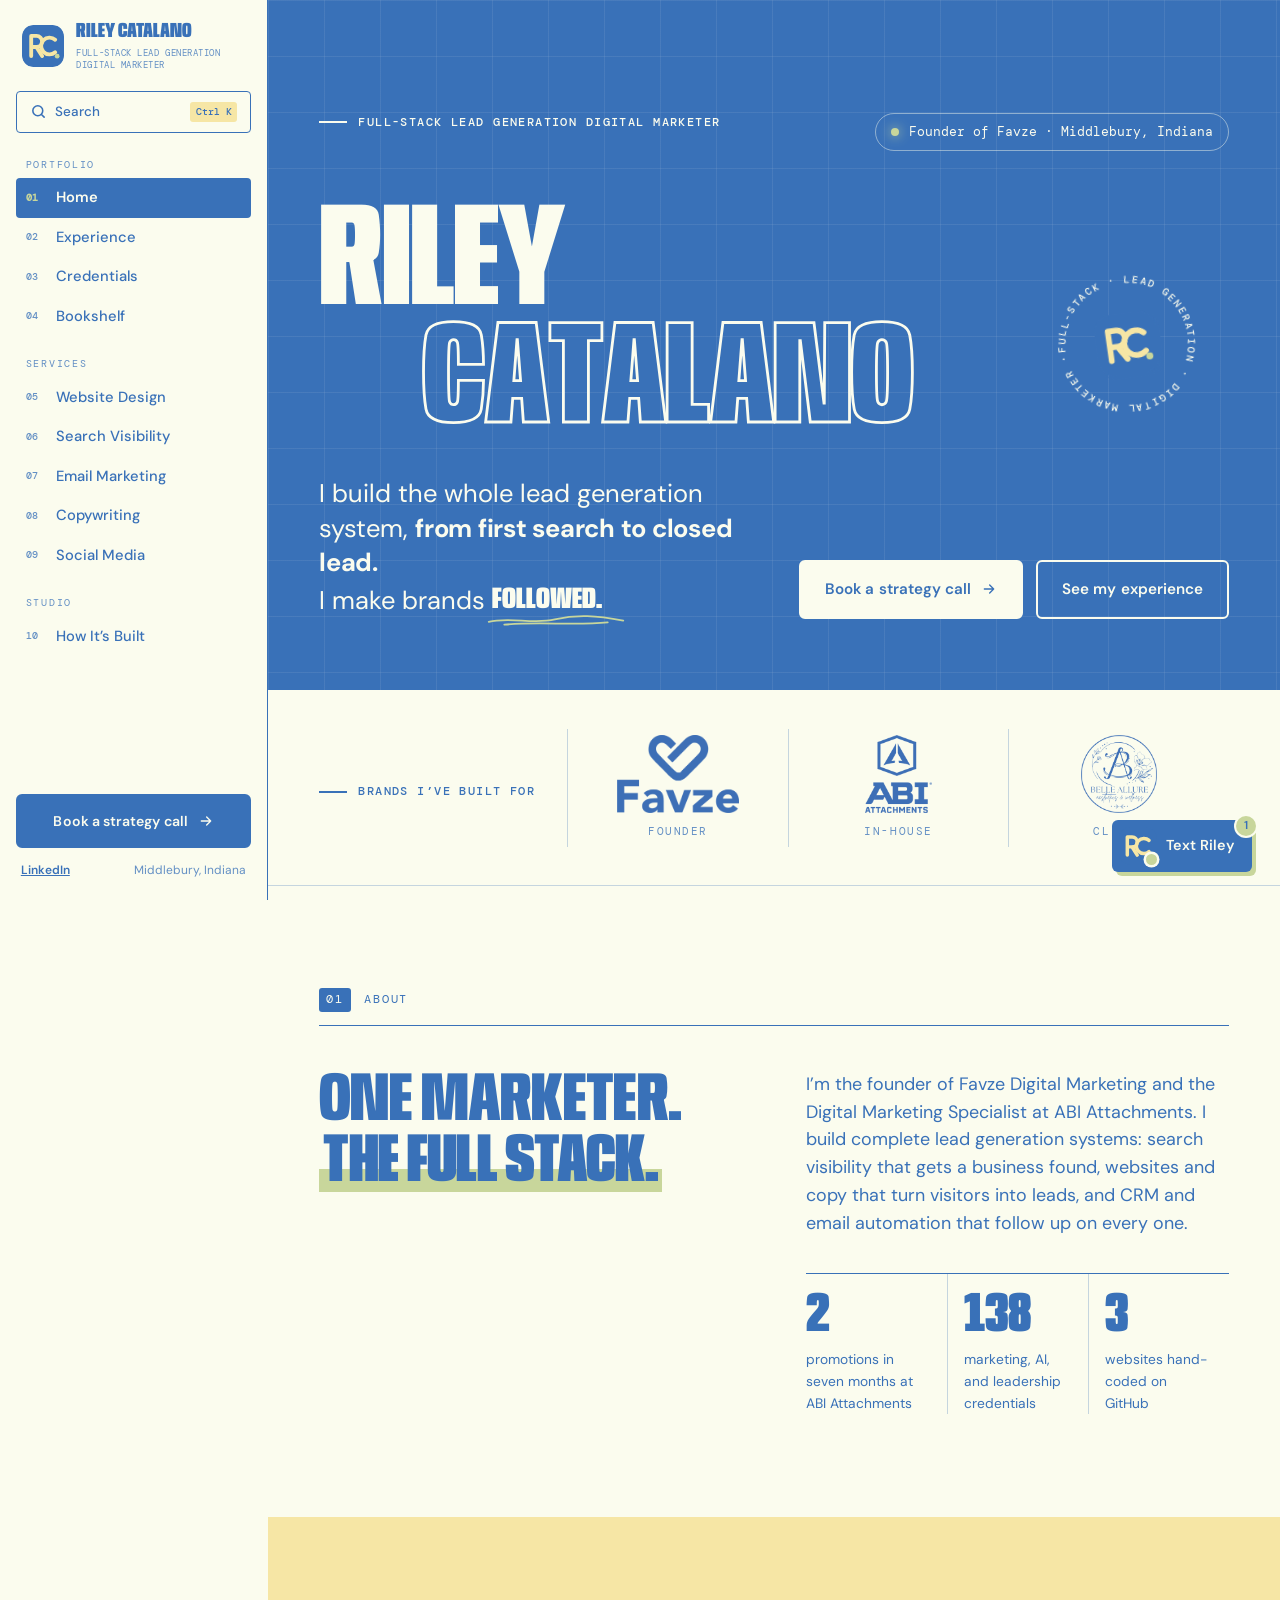
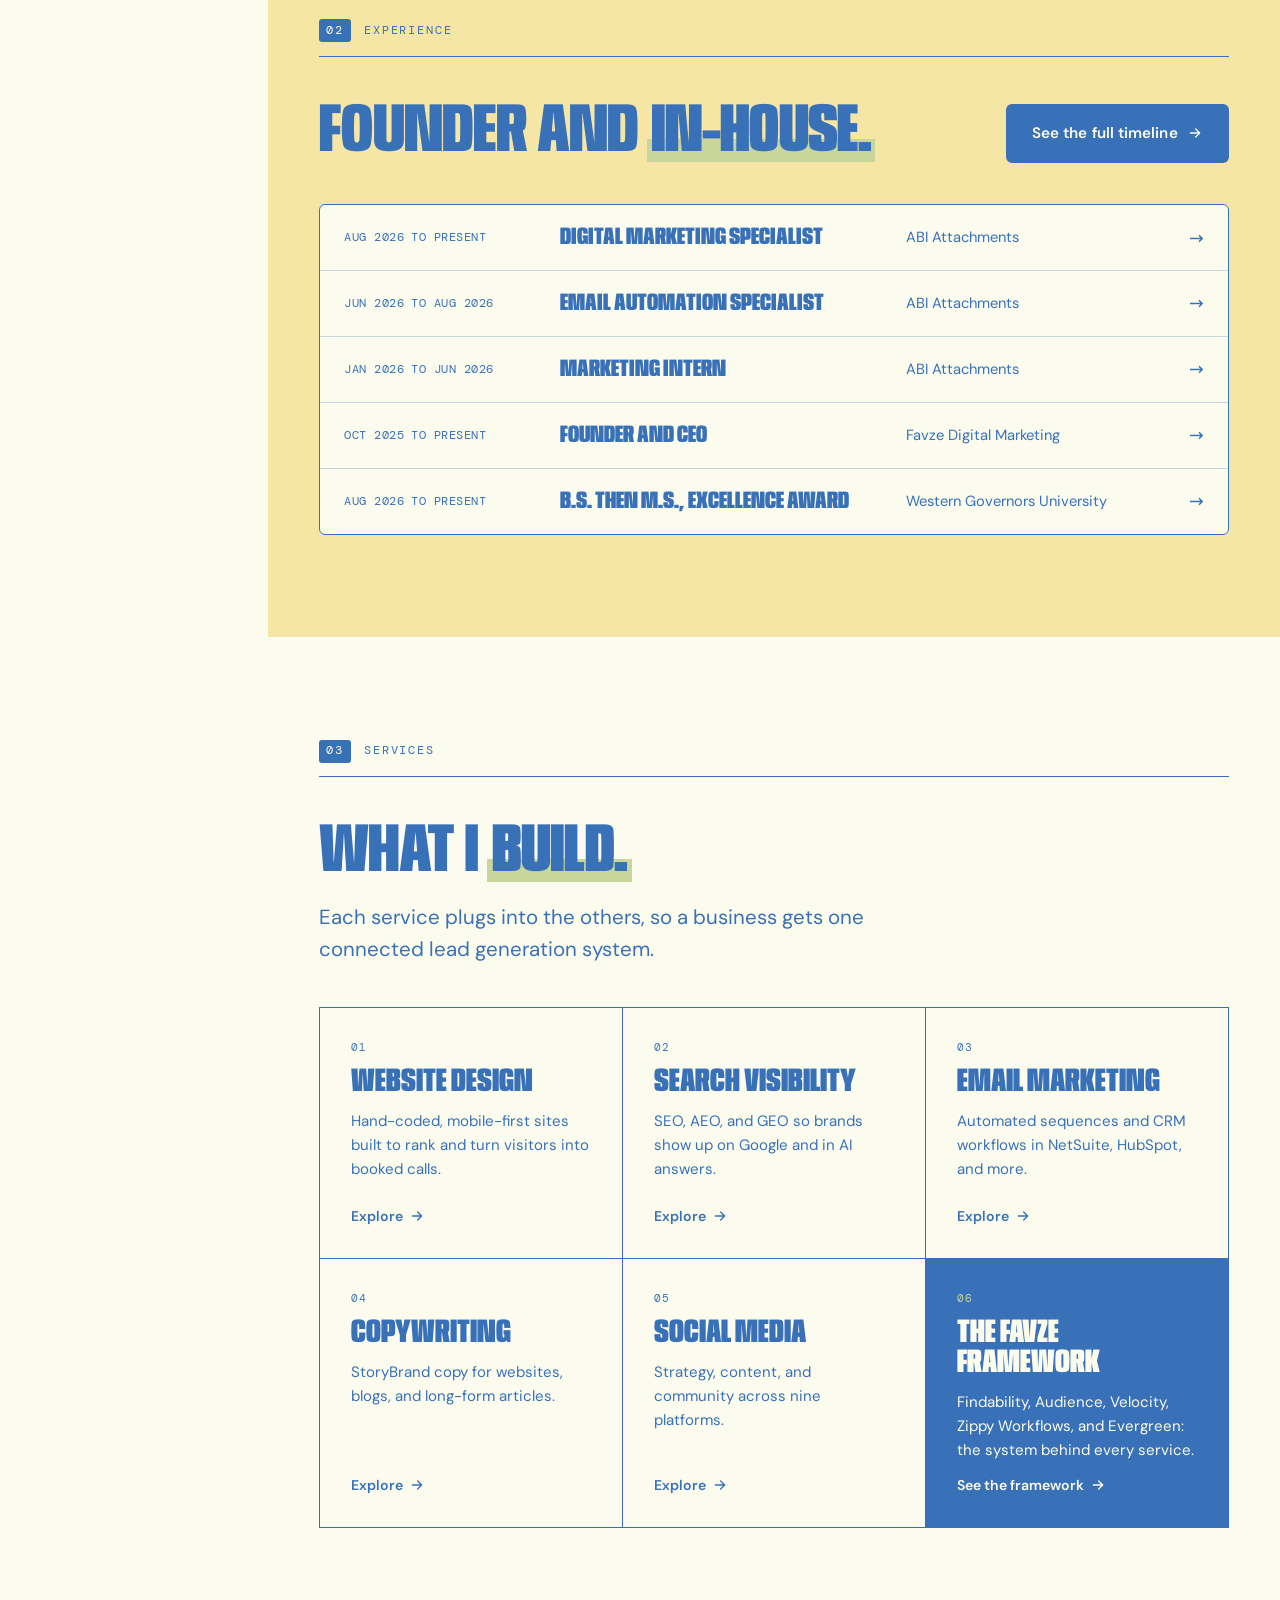
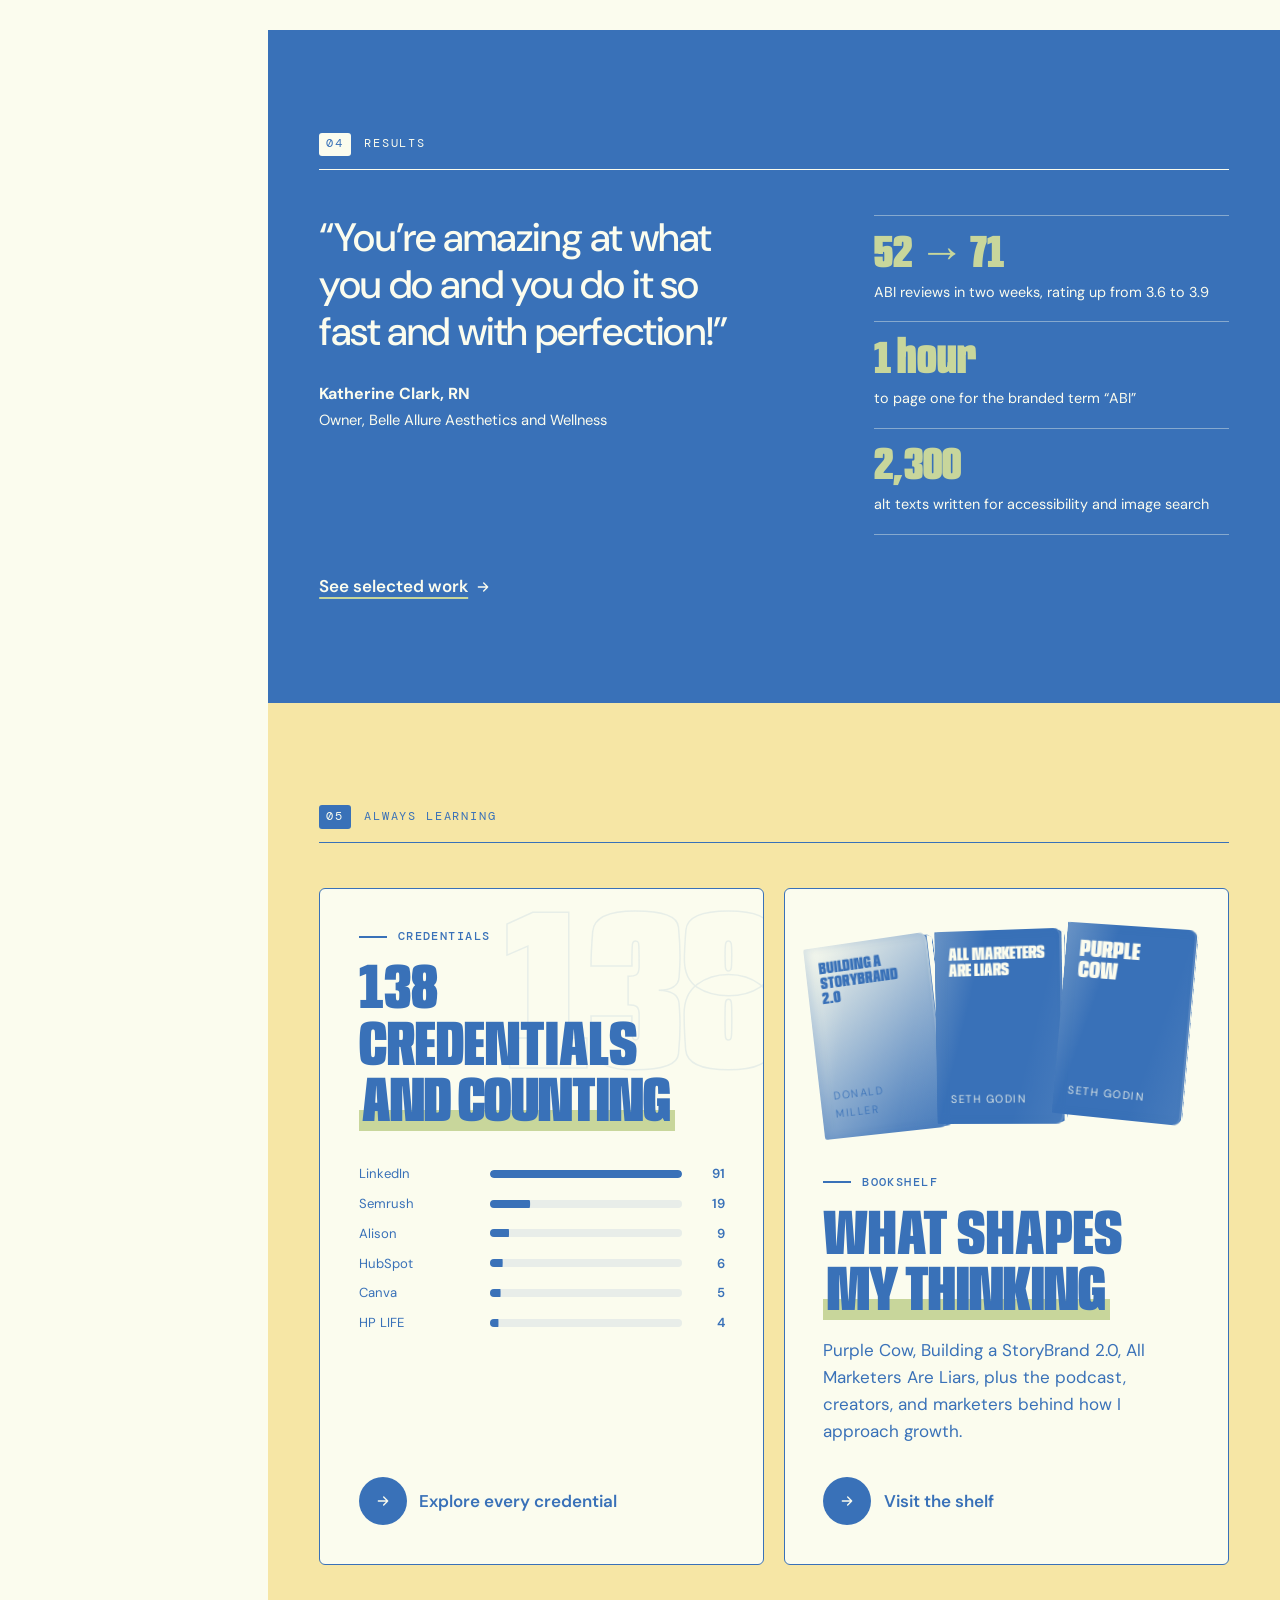
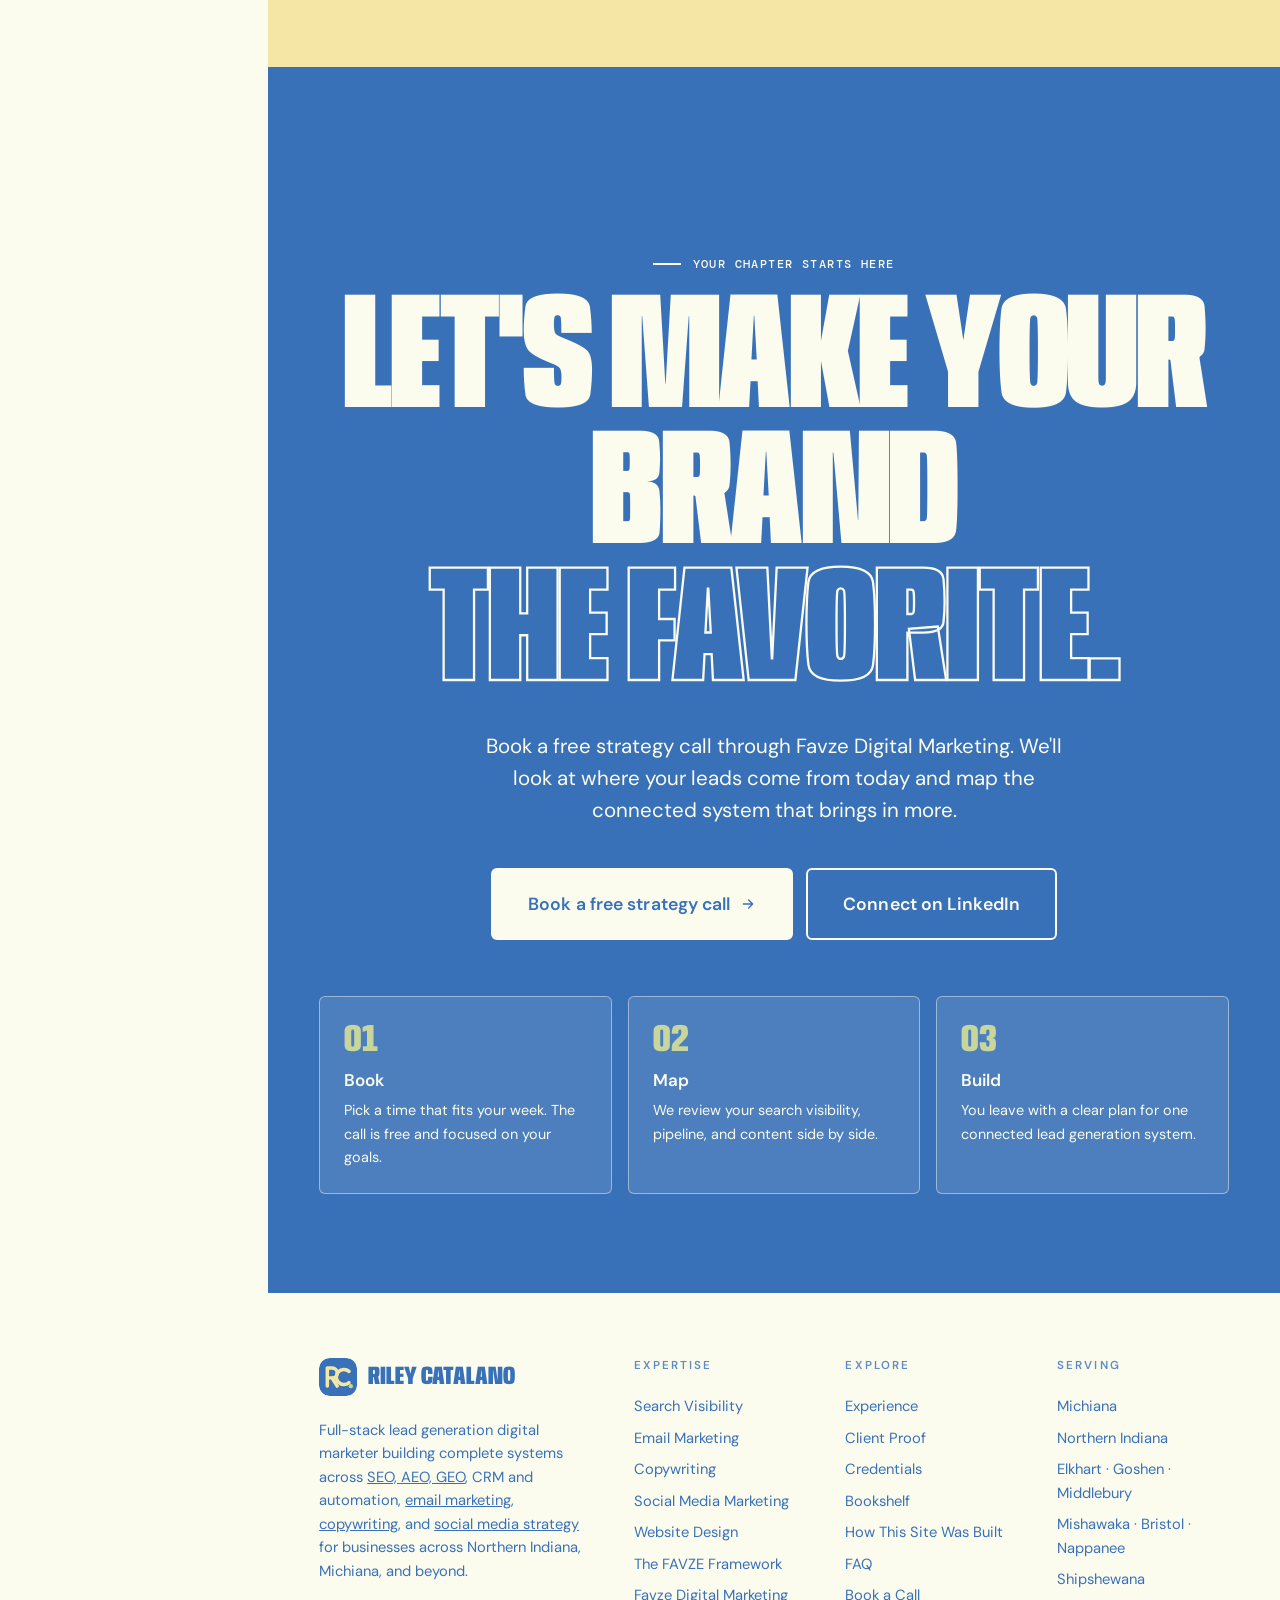
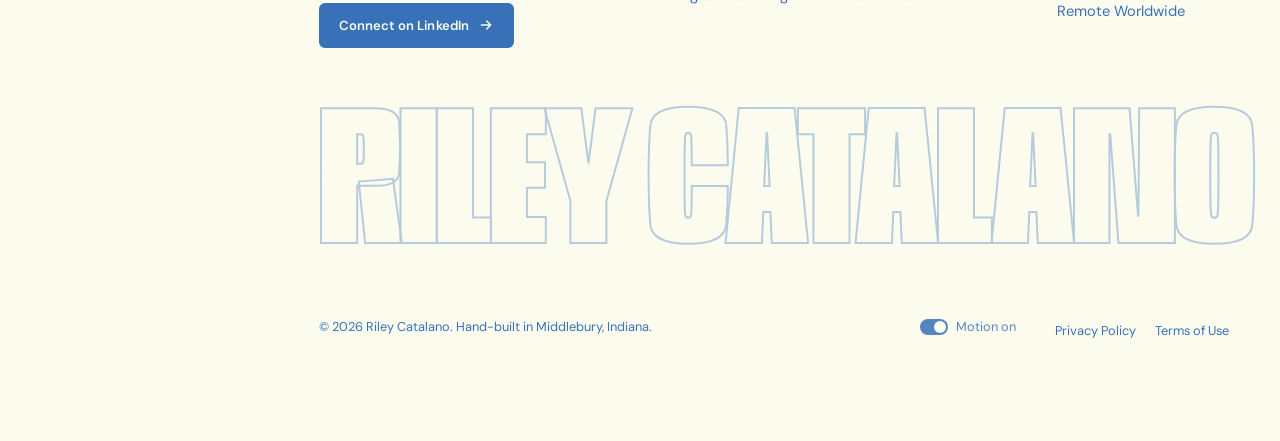
==== commit e66d98f2: "Business redesign: sidebar navigation, lean homepage, new Experience page - Fixed left sidebar on ev" ====
--- a/index.html
+++ b/index.html
@@ -97,157 +97,6 @@
 }
 </script>
 
-<script type="application/ld+json">
-{
-  "@context": "https://schema.org",
-  "@type": "BreadcrumbList",
-  "itemListElement": [
-    {
-      "@type": "ListItem",
-      "position": 1,
-      "name": "Riley Catalano",
-      "item": "https://rileycatalano.com/"
-    },
-    {
-      "@type": "ListItem",
-      "position": 2,
-      "name": "Email Marketing",
-      "item": "https://rileycatalano.com/email-marketing"
-    },
-    {
-      "@type": "ListItem",
-      "position": 3,
-      "name": "Search Visibility",
-      "item": "https://rileycatalano.com/search-visibility"
-    },
-    {
-      "@type": "ListItem",
-      "position": 4,
-      "name": "Copywriting",
-      "item": "https://rileycatalano.com/copywriting"
-    },
-    {
-      "@type": "ListItem",
-      "position": 5,
-      "name": "Social Media Marketing",
-      "item": "https://rileycatalano.com/social-media-marketing"
-    }
-  ]
-}
-</script>
-
-<script type="application/ld+json">
-{
-  "@context": "https://schema.org",
-  "@type": "FAQPage",
-  "mainEntity": [
-    {
-      "@type": "Question",
-      "name": "What makes you a full-stack lead generation digital marketer?",
-      "acceptedAnswer": {
-        "@type": "Answer",
-        "text": "I build the entire lead generation system myself instead of handing off pieces to different specialists. That means search visibility and content to get a business found, CRM and email automation to move leads through the pipeline, and copywriting and social media to keep the brand consistent everywhere a lead encounters it. One person, one connected system, from first search to closed lead."
-      }
-    },
-    {
-      "@type": "Question",
-      "name": "What is the proudest campaign you have pitched?",
-      "acceptedAnswer": {
-        "@type": "Answer",
-        "text": "I am proudest of pitching Groundbreakers for ABI Attachments. It is a strategic user-generated content program that motivates customers to create how-to videos, reviews, and jobsite content with their equipment. The goal is to showcase real-world use, build trust, and improve search and AI-driven visibility through authentic customer stories. The program is now live and in process."
-      }
-    },
-    {
-      "@type": "Question",
-      "name": "What is your specialty?",
-      "acceptedAnswer": {
-        "@type": "Answer",
-        "text": "Making businesses the obvious choice in their local market through Google Business Profile optimization, local SEO, and AI-driven content."
-      }
-    },
-    {
-      "@type": "Question",
-      "name": "What results have you driven?",
-      "acceptedAnswer": {
-        "@type": "Answer",
-        "text": "I have created thousands of optimized assets including alt text, FAQs, and meta descriptions that improve indexing, rankings, and click-through rates. I focus on work that compounds over time."
-      }
-    },
-    {
-      "@type": "Question",
-      "name": "Who are your favorite marketers?",
-      "acceptedAnswer": {
-        "@type": "Answer",
-        "text": "Neil Patel and Wes McDowell. Neil Patel's work around SEO and analytics has shaped how I think about growth at scale, while Wes McDowell's approach to messaging and website strategy influences how I turn visibility into conversions."
-      }
-    },
-    {
-      "@type": "Question",
-      "name": "What is your favorite marketing book?",
-      "acceptedAnswer": {
-        "@type": "Answer",
-        "text": "Purple Cow by Seth Godin. It introduced me to marketing and shaped how I think about standing out instead of blending in."
-      }
-    },
-    {
-      "@type": "Question",
-      "name": "What is your favorite marketing podcast?",
-      "acceptedAnswer": {
-        "@type": "Answer",
-        "text": "Marketing School. It is direct, practical, and focused on what actually works."
-      }
-    },
-    {
-      "@type": "Question",
-      "name": "Who is your favorite marketing YouTuber?",
-      "acceptedAnswer": {
-        "@type": "Answer",
-        "text": "Grow My Ads. I like content that shows exactly how to improve performance, not just talk about it."
-      }
-    },
-    {
-      "@type": "Question",
-      "name": "Why should someone hire you?",
-      "acceptedAnswer": {
-        "@type": "Answer",
-        "text": "You are not getting layers or handoffs. You are getting someone who builds the strategy and executes it, focused on real visibility and measurable growth."
-      }
-    },
-    {
-      "@type": "Question",
-      "name": "What is your favorite type of campaign to run?",
-      "acceptedAnswer": {
-        "@type": "Answer",
-        "text": "I love campaigns that combine real customer stories with search and AI strategy. When people see authentic results and the content is optimized for discovery, it hits on trust, visibility, and conversion all at once."
-      }
-    },
-    {
-      "@type": "Question",
-      "name": "How did you run your review campaign for ABI Attachments?",
-      "acceptedAnswer": {
-        "@type": "Answer",
-        "text": "ABI had website reviews going back to 2016 on WordPress, but the emails were lost when moving to HubSpot. We still had the customer names, so I located them and sent a revised email asking them to leave their review on the new platform. I also reached out to active commenters on Facebook and YouTube. In just two weeks, with only a couple hours of work, this increased their reviews from 52 to 71 and raised their rating from 3.6 to 3.9 stars."
-      }
-    },
-    {
-      "@type": "Question",
-      "name": "What are you currently learning to grow?",
-      "acceptedAnswer": {
-        "@type": "Answer",
-        "text": "I am focused on strategic category creation and coding in GitHub, all of which I have been building for free to practice and experiment. I am also improving efficiency in WordPress and mastering public relations to maximize reach for public releases."
-      }
-    },
-    {
-      "@type": "Question",
-      "name": "What platform did you use to build your portfolio?",
-      "acceptedAnswer": {
-        "@type": "Answer",
-        "text": "I built my portfolio using GitHub. It lets me combine design, coding, and content in one place while showcasing everything I have executed and experimented with."
-      }
-    }
-  ]
-}
-</script>
 </head>
 <body>
 <a class="skip" href="#main">Skip to content</a>
@@ -256,40 +105,22 @@
 <div class="cursor-ring" aria-hidden="true"><span></span></div>
 <div class="cursor" aria-hidden="true"></div>
 
-<header class="nav" role="banner">
-  <a href="/" class="nav-logo" aria-label="Riley Catalano, home"><svg class="rc-mark" viewBox="0 0 48 48" aria-hidden="true" focusable="false"><rect width="48" height="48" rx="13" fill="#3971B8"/><g fill="none" stroke="#F6E6A5" stroke-width="4.4" stroke-linecap="round" stroke-linejoin="round"><path d="M10.5 35.5V12.5h6.2a6.3 6.3 0 0 1 0 12.6h-6.2M16.4 25.1l6.6 10.4"/><path d="M37.92 16.87A9.6 9.6 0 1 0 37.92 31.13"/></g><circle cx="40.2" cy="35.6" r="2.7" fill="#C8D69B"/></svg>Riley Catalano</a>
-  <nav aria-label="Primary">
-    <ul class="nav-links">
-      <li><a href="#experience">Experience</a></li>
-      <li><a href="#expertise">Expertise</a>
-        <div class="nav-drop">
-          <a href="/search-visibility">Search Visibility <small>SEO · AEO · GEO</small></a>
-          <a href="/email-marketing">Email Marketing <small>Automation</small></a>
-          <a href="/copywriting">Copywriting <small>Brand + Articles</small></a>
-          <a href="/social-media-marketing">Social Media <small>9 platforms</small></a>
-          <a href="/website-design">Website Design <small>Design + Build</small></a>
-        </div>
-      </li>
-      <li class="hide-md"><a href="#proof">Proof</a></li>
-      <li><a href="/certifications">Credentials</a></li>
-      <li><a href="/bookshelf">Bookshelf</a></li>
-    </ul>
-  </nav>
-  <a href="#book" class="btn btn-sm" data-magnetic=".25">Book a call <span class="arrow"><svg width="16" height="16" viewBox="0 0 24 24" fill="none" stroke="currentColor" stroke-width="2" stroke-linecap="round" stroke-linejoin="round" aria-hidden="true"><path d="M5 12h14M13 6l6 6-6 6"/></svg></span></a>
-  <button class="menu-btn" aria-label="Open menu" aria-expanded="false" aria-controls="mobile-menu"><span></span></button>
+<header class="topbar">
+  <a href="/" class="tb-brand" aria-label="Riley Catalano, home"><svg class="rc-mark" viewBox="0 0 48 48" aria-hidden="true" focusable="false"><rect width="48" height="48" rx="13" fill="#3971B8"/><g fill="none" stroke="#F6E6A5" stroke-width="4.4" stroke-linecap="round" stroke-linejoin="round"><path d="M10.5 35.5V12.5h6.2a6.3 6.3 0 0 1 0 12.6h-6.2M16.4 25.1l6.6 10.4"/><path d="M37.92 16.87A9.6 9.6 0 1 0 37.92 31.13"/></g><circle cx="40.2" cy="35.6" r="2.7" fill="#C8D69B"/></svg><b>Riley Catalano</b></a>
+  <button type="button" class="tb-search" data-search-open aria-label="Search the site"><svg viewBox="0 0 24 24" width="18" height="18" fill="none" stroke="currentColor" stroke-width="2.2" stroke-linecap="round" aria-hidden="true"><circle cx="11" cy="11" r="7"/><path d="M20 20l-3.5-3.5"/></svg></button>
+  <button class="menu-btn" aria-label="Open menu" aria-expanded="false" aria-controls="sidebar"><span></span></button>
 </header>
-
-<div class="mobile-menu" id="mobile-menu">
-  <a href="#experience">Experience</a>
-  <a href="#expertise">Expertise</a>
-  <a href="#proof">Proof</a>
-  <a href="/certifications">Credentials</a>
-  <a href="/bookshelf">Bookshelf</a>
-  <a href="#book">Book a call</a>
-  <div class="mm-sub">
-    <a href="/search-visibility">Search Visibility</a><a href="/email-marketing">Email Marketing</a><a href="/copywriting">Copywriting</a><a href="/social-media-marketing">Social Media</a><a href="/website-design">Website Design</a>
-  </div>
-</div>
+<aside class="sidebar" id="sidebar" aria-label="Site navigation">
+  <a href="/" class="sb-brand" aria-label="Riley Catalano, home"><svg class="rc-mark" viewBox="0 0 48 48" aria-hidden="true" focusable="false"><rect width="48" height="48" rx="13" fill="#3971B8"/><g fill="none" stroke="#F6E6A5" stroke-width="4.4" stroke-linecap="round" stroke-linejoin="round"><path d="M10.5 35.5V12.5h6.2a6.3 6.3 0 0 1 0 12.6h-6.2M16.4 25.1l6.6 10.4"/><path d="M37.92 16.87A9.6 9.6 0 1 0 37.92 31.13"/></g><circle cx="40.2" cy="35.6" r="2.7" fill="#C8D69B"/></svg><span><b>Riley Catalano</b><small>Full-Stack Lead Generation Digital Marketer</small></span></a>
+  <div class="sb-search" data-search-slot></div>
+  <nav class="sb-nav" aria-label="Primary"><p class="sb-k">Portfolio</p><ul><li><a href="/" aria-current="page"><i>01</i><span>Home</span></a></li><li><a href="/experience"><i>02</i><span>Experience</span></a></li><li><a href="/certifications"><i>03</i><span>Credentials</span></a></li><li><a href="/bookshelf"><i>04</i><span>Bookshelf</span></a></li></ul><p class="sb-k">Services</p><ul><li><a href="/website-design"><i>05</i><span>Website Design</span></a></li><li><a href="/search-visibility"><i>06</i><span>Search Visibility</span></a></li><li><a href="/email-marketing"><i>07</i><span>Email Marketing</span></a></li><li><a href="/copywriting"><i>08</i><span>Copywriting</span></a></li><li><a href="/social-media-marketing"><i>09</i><span>Social Media</span></a></li></ul><p class="sb-k">Studio</p><ul><li><a href="/how-its-built"><i>10</i><span>How It’s Built</span></a></li></ul></nav>
+  <div class="sb-toc" hidden><p class="sb-k">On this page</p><ul></ul></div>
+  <div class="sb-foot">
+    <a href="https://favze.com/free-consultation" class="btn sb-cta">Book a strategy call <span class="arrow"><svg width="16" height="16" viewBox="0 0 24 24" fill="none" stroke="currentColor" stroke-width="2" stroke-linecap="round" stroke-linejoin="round" aria-hidden="true"><path d="M5 12h14M13 6l6 6-6 6"/></svg></span></a>
+    <p class="sb-meta"><a href="https://www.linkedin.com/in/rileycatalano/" target="_blank" rel="noopener noreferrer">LinkedIn</a><span>Middlebury, Indiana</span></p>
+  </div>
+</aside>
+<div class="sb-scrim" aria-hidden="true"></div>
 
 <main id="main">
 <section class="hero" data-theme="dark" aria-labelledby="hero-title">
@@ -306,10 +137,10 @@
       <p class="hero-sub">I build the whole lead generation system, <span class="serif">from first search to closed lead.</span><br>I make brands <span class="scribble-wrap"><span class="rotator" aria-hidden="true"><span>found.</span><span>followed.</span><span>chosen.</span><span>the favorite.</span></span><svg class="scribble" viewBox="0 0 240 24" preserveAspectRatio="none" aria-hidden="true"><path d="M3 15 C 40 6, 80 20, 118 11 S 190 4, 237 13 M 30 20 C 90 14, 150 22, 210 16"/></svg></span><span class="sr-only">found, followed, chosen, and the favorite.</span></p>
       <div class="hero-ctas">
         <a href="#book" class="btn btn-light" data-magnetic>Book a strategy call <span class="arrow"><svg width="16" height="16" viewBox="0 0 24 24" fill="none" stroke="currentColor" stroke-width="2" stroke-linecap="round" stroke-linejoin="round" aria-hidden="true"><path d="M5 12h14M13 6l6 6-6 6"/></svg></span></a>
-        <a href="#experience" class="btn btn-ghost" data-magnetic>See my timeline</a>
-      </div>
-    </div>
-    <div class="scroll-cue" aria-hidden="true"><i></i>Scroll to explore</div>
+        <a href="/experience" class="btn btn-ghost" data-magnetic>See my experience</a>
+      </div>
+    </div>
+    
   </div>
 </section>
 <section class="logos" aria-labelledby="logos-title">
@@ -318,159 +149,63 @@
     <ul class="logos-list">
       <li><a href="https://favze.com" target="_blank" rel="noopener noreferrer" aria-label="Favze Digital Marketing"><img src="/assets/img/logos/favze.webp" alt="Favze Digital Marketing" width="600" height="383" loading="lazy"></a><span>Founder</span></li>
       <li><a href="https://www.abiattachments.com" target="_blank" rel="noopener noreferrer" aria-label="ABI Attachments"><img src="/assets/img/logos/abi-attachments.webp" alt="ABI Attachments" width="416" height="480" loading="lazy"></a><span>In-house</span></li>
-      <li><a href="/#proof" aria-label="Belle Allure Aesthetics and Wellness"><img src="/assets/img/logos/belle-allure.webp" alt="Belle Allure Aesthetics and Wellness" width="471" height="480" loading="lazy"></a><span>Client</span></li>
+      <li><a href="/experience#proof" aria-label="Belle Allure Aesthetics and Wellness"><img src="/assets/img/logos/belle-allure.webp" alt="Belle Allure Aesthetics and Wellness" width="471" height="480" loading="lazy"></a><span>Client</span></li>
     </ul>
   </div>
 </section>
-<section class="section pt" id="experience" aria-labelledby="xp-title">
-  <div class="wrap pt-wrap">
-    <h2 class="pt-title" id="xp-title">Experience</h2>
-    <div class="pt-main">
-      <ol class="pt-list">
-      <li id="tl-pivot" class="pt-row s-l" data-reveal><span class="sr-only">Summer 2025: </span><div class="pt-text"><h3>The pivot</h3><p class="pt-co">From a dental assistant program to marketing</p><p class="pt-it">Followed the work that lights me up</p><p class="pt-meta">Learning by building</p><p class="pt-kind">Turning point</p></div><div class="pt-year" aria-hidden="true"><span>Summer</span><b>20</b><b>25</b></div><div class="pt-obj"><div class="pt-pivot" aria-hidden="true"><span class="from">Dental</span><svg viewBox="0 0 160 90"><path stroke="currentColor" stroke-width="2.4" stroke-linecap="round" stroke-linejoin="round" fill="none" d="M20 18 C 120 6, 150 40, 112 62 C 88 76, 60 70, 44 62"/><path stroke="currentColor" stroke-width="2.4" stroke-linecap="round" stroke-linejoin="round" fill="none" d="M58 52 L 42 62 L 58 74"/></svg><span class="to">Marketing</span></div></div></li><li id="tl-favze" class="pt-row s-r" data-reveal><span class="sr-only">Oct 2025: </span><div class="pt-text"><h3>Favze Digital Marketing</h3><p class="pt-co">Founder and CEO</p><p class="pt-it">Founded during junior year of high school</p><p class="pt-meta">Oct 2025 to present · Middlebury, IN</p><p class="pt-kind">Company founded<span class="pt-now"><i aria-hidden="true"></i>Now</span></p><div class="pt-proof"><span>5-stage FAVZE Framework</span><span>Custom CRM + client portal</span></div><details class="pt-more"><summary><svg width="12" height="12" viewBox="0 0 24 24" fill="none" stroke="currentColor" stroke-width="2.4" stroke-linecap="round" stroke-linejoin="round" aria-hidden="true"><path d="M12 5v14M5 12h14"/></svg><span>Job description + skills</span></summary><div class="pt-more-body"><h4>Leadership and strategy</h4><ul><li>Built and launched Favze Digital Marketing, an affordable full-service digital marketing agency helping local businesses across Northern Indiana and Michiana grow online through customized, data-driven strategies that increase visibility, generate leads, and drive measurable growth.</li><li>Defined Favze's strategic positioning, brand development, messaging, and visual identity, ensuring consistency across every channel and touchpoint.</li><li>Created the <a href="https://favze.com/favze-framework">FAVZE Framework</a>, a five-stage closed-loop lead generation system connecting findability, audience building, automation, retention, and compounding growth.</li><li>Oversee all operations including sales, marketing, business development, and client services.</li></ul><h4>Systems and websites</h4><ul><li>Building the Favze CRM and a client-facing Favze Portal as custom single-file HTML applications with Supabase backend integration, covering pipeline management, email marketing, automations, and an account approval workflow.</li><li>Design conversion-optimized website on HubSpot built to rank in local search and generate inbound leads.</li></ul><h4>Search and AI visibility</h4><ul><li>Develop and execute SEO, AEO, GEO, paid search (PPC), paid social, social media, email, and SMS marketing strategies.</li><li>Monitor how Favze is represented across ChatGPT, Perplexity, Gemini, Claude, and Google AI Overviews, strategically updating website copy and repurposing content to improve AI-generated responses without paid tools.</li><li>Monitor and manage Google Business Profile and brand reputation across search and AI platforms.</li></ul><h4>Content and email</h4><ul><li>Grow Favze Insights, a LinkedIn newsletter and website blog, achieving high engagement through strategic keyword research, A/B testing, and E-E-A-T writing principles to produce credible, high-quality content that ranks and resonates.</li><li>Repurpose content across the website, blog, email, social media, and LinkedIn newsletter to maximize reach, reinforce authority, and improve AI indexing.</li><li>Publish weekly SEO-optimized blog content with metadata, internal linking, and on-page optimization.</li><li>Deploy weekly <a href="/email-marketing">HubSpot email campaigns</a> using segmentation, personalization, and customer journey mapping.</li></ul><h4>Social, design, and analytics</h4><ul><li>Manage brand presence across Instagram, Facebook, YouTube, X, and Threads.</li><li>Design all creative assets in Affinity Designer, Canva, HubSpot, and Figma.</li><li>Track KPIs using HubSpot, Google Analytics, and Ubersuggest.</li></ul><h4>Skills</h4><div class="pt-skills"><span>Organic Content</span><span>Email Marketing</span><span>Instagram Marketing</span><span>Local SEO</span><span>Keyword Research</span><span>Repurposing Content</span><span>Artificial Intelligence (AI)</span><span>Figma</span><span>Positioning</span><span>Graphic Design</span><span>Google Business Profile Management</span><span>Marketing</span><span>SMS</span><span>Content Planning</span><span>Canva</span><span>Google Search Console</span><span>Digital Marketing</span><span>AI Optimization (AIO)</span><span>Review Management</span><span>Generative Engine Optimization (GEO)</span><span>Work Ethic</span><span>HubSpot Email Creation</span><span>Leadership</span><span>SEMrush</span><span>Meta Business Suite</span><span>Print Design</span><span>Social Media Analytics</span><span>Prompt Engineering</span><span>Threads Marketing</span><span>SEO Copywriting</span><span>Business Growth</span><span>GitHub</span><span>Dedicated</span><span>Social Media Marketing</span><span>LinkedIn Marketing</span><span>Market Research</span><span>Marketing Strategy</span><span>Framework Creation</span><span>Brand Development</span><span>Answer Engine Optimization (AEO)</span><span>B2B</span><span>Problem Solving</span><span>Marketing Analytics</span><span>Article Writing</span><span>SEO</span><span>Business Ownership</span><span>CRM</span><span>Custom CRM Development</span><span>Supabase</span><span>Calendly</span><span>Analytical Mindset</span><span>Brand Management</span><span>Facebook Marketing</span><span>Affinity</span><span>Organization Skills</span><span>Google Analytics</span></div></div></details></div><div class="pt-year" aria-hidden="true"><span>Oct</span><b>20</b><b>25</b></div><div class="pt-obj"><img class="pt-logo " src="/assets/img/logos/favze.webp" alt="Favze Digital Marketing logo" width="600" height="383" loading="lazy"></div></li><li id="tl-abi-intern" class="pt-row s-l" data-reveal><span class="sr-only">Jan 2026: </span><div class="pt-text"><h3>ABI Attachments</h3><p class="pt-co">Marketing Intern</p><p class="pt-it">First seat at an international manufacturer</p><p class="pt-meta">Jan to Jun 2026 · Mishawaka, IN</p><p class="pt-kind">First role</p><div class="pt-proof"><span>2,300 alt texts</span><span>Page one for “ABI” in one hour</span><span>Reviews 52 → 71</span></div><details class="pt-more"><summary><svg width="12" height="12" viewBox="0 0 24 24" fill="none" stroke="currentColor" stroke-width="2.4" stroke-linecap="round" stroke-linejoin="round" aria-hidden="true"><path d="M12 5v14M5 12h14"/></svg><span>Job description + skills</span></summary><div class="pt-more-body"><h4>Research and strategy</h4><ul><li>Supported and executed hands-on digital marketing initiatives at a leading attachments manufacturer, gaining deep practical experience in SEO, AEO, GEO, and AI-driven brand visibility.</li><li>Conducted in-depth market research to identify potential dealers for the ABI Force product line across multiple U.S. states and internationally, expanding distribution and partnership opportunities.</li><li>Analyzed AI-driven search visibility gaps, identifying optimization opportunities that strengthened product representation across AI search platforms and Google AI Overviews.</li></ul><h4>Local search and reviews</h4><ul><li>Led comprehensive Google Business Profile audits, providing data-backed strategic recommendations to improve local search presence, profile completeness, and competitive positioning.</li><li>Developed and optimized a brand new Google Business Profile description by strategically integrating the branded keyword "ABI," achieving first-page rankings for the search term within one hour.</li><li>Created 36 SEO-optimized Google Business Profile products to build trust signals and improve AI search visibility.</li><li>Created customer review funnel and wrote SEO-optimized blog content.</li></ul><h4>On-page SEO and AEO</h4><ul><li>Wrote and SEO-optimized alt text for 2,300 website images, ensuring ADA/WCAG accessibility compliance while improving image indexing, keyword relevance, and on-page authority.</li><li>Led the writing and optimization of 300 meta descriptions, implementing targeted keywords, improving SERP click-through rates, and maintaining brand consistency across the website.</li><li>Researched competitor pages and wrote a 4,200-word Wikipedia article for ABI Attachments, fully optimized for SEO, AEO, and GEO to improve brand authority and AI indexing.</li><li>Created 600 FAQ entries optimized for AEO to improve visibility in Google AI Overviews, featured snippets, and Knowledge Panels.</li></ul><h4>Creative and reporting</h4><ul><li>Selected and edited 20 photos for a Facebook static ad campaign, applying Lightroom Classic post-processing for brand-consistent visual quality.</li><li>Utilized BrightEdge for SEO tracking and performance reporting.</li></ul><h4>Skills</h4><div class="pt-skills"><span>Microsoft Office</span><span>Keyword Research</span><span>Artificial Intelligence (AI)</span><span>Google Business Profile Management</span><span>Marketing</span><span>Canva</span><span>Digital Marketing</span><span>AI Optimization (AIO)</span><span>Review Management</span><span>Generative Engine Optimization (GEO)</span><span>Microsoft Word</span><span>Work Ethic</span><span>Prompt Engineering</span><span>Dedicated</span><span>Market Research</span><span>Answer Engine Optimization (AEO)</span><span>B2B</span><span>Problem Solving</span><span>BrightEdge</span><span>Marketing Analytics</span><span>Analytical Mindset</span><span>Adobe Lightroom</span><span>Microsoft PowerPoint</span><span>Microsoft Excel</span><span>Organization Skills</span><span>Communication</span></div></div></details></div><div class="pt-year" aria-hidden="true"><span>Jan</span><b>20</b><b>26</b></div><div class="pt-obj"><img class="pt-logo tall" src="/assets/img/logos/abi-attachments.webp" alt="ABI Attachments logo" width="416" height="480" loading="lazy"></div></li><li id="tl-diploma" class="pt-row s-r" data-reveal><span class="sr-only">May 2026: </span><div class="pt-text"><h3>Northridge High School</h3><p class="pt-co">Diploma, one year early</p><p class="pt-it">Junior year became the final year</p><p class="pt-meta">Class of 2026</p><p class="pt-kind">Education</p></div><div class="pt-year" aria-hidden="true"><span>May</span><b>20</b><b>26</b></div><div class="pt-obj"><svg class="pt-draw" viewBox="0 0 200 150" aria-hidden="true"><path stroke="currentColor" stroke-width="2.4" stroke-linecap="round" stroke-linejoin="round" fill="none" d="M20 58 L100 26 L180 58 L100 90 Z"/><path stroke="currentColor" stroke-width="2.4" stroke-linecap="round" stroke-linejoin="round" fill="none" d="M52 72 V108 C 70 124, 130 124, 148 108 V72"/><path stroke="currentColor" stroke-width="2.4" stroke-linecap="round" stroke-linejoin="round" fill="none" d="M180 58 V96"/><circle cx="180" cy="102" r="6" fill="currentColor"/></svg></div></li><li id="tl-email-automation" class="pt-row s-l" data-reveal><span class="sr-only">Jun 2026: </span><div class="pt-text"><h3>Email Automation Specialist</h3><p class="pt-co">ABI Attachments</p><p class="pt-it">Promoted from Marketing Intern</p><p class="pt-meta">Jun to Aug 2026 · Mishawaka, IN</p><p class="pt-kind">Promotion</p><div class="pt-proof"><span>NetSuite ERP/CRM</span><span>FreeMarker logic</span></div><details class="pt-more"><summary><svg width="12" height="12" viewBox="0 0 24 24" fill="none" stroke="currentColor" stroke-width="2.4" stroke-linecap="round" stroke-linejoin="round" aria-hidden="true"><path d="M12 5v14M5 12h14"/></svg><span>Job description + skills</span></summary><div class="pt-more-body"><h4>Automation systems</h4><ul><li>Designed and managed the full <a href="/email-marketing">sales email automation system</a> inside NetSuite ERP/CRM, building automated triggers and communications that supported and drove the sales team pipeline.</li><li>Built FreeMarker email templates with advanced if/else conditional logic to dynamically render carrier-specific shipping notifications, rep-assigned follow-ups, and personalized sequences based on customer data at send time.</li><li>Created and maintained customer journey workflows, drip campaigns, and triggered email sequences aligned to pipeline stage and customer behavior.</li><li>Segmented customer databases and built NetSuite saved searches to deliver targeted, personalized communications to the right audience at the right time.</li></ul><h4>Email design and testing</h4><ul><li>Developed and optimized responsive HTML email templates ensuring brand consistency across all devices and email clients, including MSO conditional comments for Outlook compatibility.</li><li>Conducted A/B testing on subject lines, content, layouts, and send times to continuously improve open rates, click-through rates, and conversions.</li></ul><h4>Compliance and data</h4><ul><li>Ensured full compliance with CAN-SPAM Act and GDPR, including proper unsubscribe mechanisms, consent management, and send frequency governance.</li><li>Maintained data quality through subscriber list management, database cleaning, and data hygiene best practices to protect deliverability and sender reputation.</li></ul><h4>Reporting</h4><ul><li>Analyzed campaign performance and prepared reports with actionable recommendations connecting email activity to pipeline outcomes.</li></ul><h4>Skills</h4><div class="pt-skills"><span>NetSuite Email Automation</span><span>FreeMarker</span><span>If/Else Logic</span><span>Email Automation</span><span>Drip Campaigns</span><span>Customer Journey Mapping</span><span>A/B Testing</span><span>Segmentation</span><span>CAN-SPAM</span><span>GDPR</span><span>HTML Email Templates</span><span>Responsive Email Design</span><span>Email Deliverability</span><span>List Hygiene</span><span>Performance Reporting</span></div></div></details></div><div class="pt-year" aria-hidden="true"><span>Jun</span><b>20</b><b>26</b></div><div class="pt-obj"><div class="pt-stamp"><svg viewBox="0 0 200 200" aria-hidden="true"><defs><path id="ps1" d="M100,100 m-78,0 a78,78 0 1,1 156,0 a78,78 0 1,1 -156,0"/></defs><text><textPath href="#ps1" textLength="486" lengthAdjust="spacing">PROMOTED · ABI ATTACHMENTS · JUNE 2026 · </textPath></text></svg><b>↑1</b></div></div></li><li id="tl-digital-marketing" class="pt-row s-r" data-reveal><span class="sr-only">Aug 2026: </span><div class="pt-text"><h3>Digital Marketing Specialist</h3><p class="pt-co">ABI Attachments</p><p class="pt-it">Promoted again, leading full-scope digital</p><p class="pt-meta">Aug 2026 to present · Mishawaka, IN</p><p class="pt-kind">Promotion<span class="pt-now"><i aria-hidden="true"></i>Now</span></p><div class="pt-proof"><span>2 promotions in 7 months</span></div><details class="pt-more"><summary><svg width="12" height="12" viewBox="0 0 24 24" fill="none" stroke="currentColor" stroke-width="2.4" stroke-linecap="round" stroke-linejoin="round" aria-hidden="true"><path d="M12 5v14M5 12h14"/></svg><span>Job description + skills</span></summary><div class="pt-more-body"><h4>Leadership</h4><ul><li>Promoted to lead ABI's full-scope digital marketing efforts across <a href="/email-marketing">email marketing and automation</a>, blog and article writing, content creation, search visibility, and customer review management.</li></ul><h4>Email and automation</h4><ul><li>Design marketing emails and build automated workflows, welcome, nurture, promotional, re-engagement, and transactional, using Claude, Canva, and Figma.</li><li>Maintain list hygiene, segmentation, and CAN-SPAM/GDPR compliance, analyzing performance to optimize open rates, CTR, and conversions.</li><li>Partner with the Director of Marketing to build a post-purchase survey flow for customer insights.</li></ul><h4>Content and search</h4><ul><li>Research, write, and publish <a href="/search-visibility">SEO, AEO, and GEO optimized</a> blog posts and articles, using Claude to draft, refine, and scale content while maintaining brand voice.</li><li>Target featured snippets, AI answer panels, and local search results, maintaining a content calendar aligned with business goals and keyword strategy.</li><li>Conduct keyword research, on-page optimization, and technical SEO audits in SEMrush, tracking rankings, traffic, and visibility across search and AI surfaces.</li><li>Build internal linking and off-page SEO strategies, and partner with web teams on technical SEO implementation.</li></ul><h4>Reputation and social</h4><ul><li>Monitor brand mentions, industry trends, and competitor activity, managing on-brand responses to comments, messages, and reviews.</li><li>Monitor and respond to reviews across Google, Facebook, Trustpilot, and industry sites, building strategies to generate authentic positive reviews and escalating negative feedback as opportunities.</li><li>Create on-brand social graphics, captions, and short-form copy using Claude, scheduling and publishing content across platforms and distilling customer reviews into shareable soundbites.</li></ul><h4>Skills</h4><div class="pt-skills"><span>Digital Marketing Strategy</span><span>Email Marketing</span><span>Email Automation</span><span>Trigger-Based Workflows</span><span>SEO</span><span>Answer Engine Optimization (AEO)</span><span>Generative Engine Optimization (GEO)</span><span>Content Creation</span><span>Blog Writing</span><span>Article Writing</span><span>Review Management</span><span>Social Listening</span><span>Social Media Management</span><span>Keyword Research</span><span>Technical SEO Audits</span><span>SEMrush</span><span>Internal Linking Strategy</span><span>Off-Page SEO</span><span>CAN-SPAM</span><span>GDPR</span><span>List Segmentation</span><span>Performance Reporting</span><span>Content Calendar Management</span><span>Prompt Engineering</span><span>Artificial Intelligence (AI)</span><span>Canva</span><span>Figma</span></div></div></details></div><div class="pt-year" aria-hidden="true"><span>Aug</span><b>20</b><b>26</b></div><div class="pt-obj"><div class="pt-stamp"><svg viewBox="0 0 200 200" aria-hidden="true"><defs><path id="ps2" d="M100,100 m-78,0 a78,78 0 1,1 156,0 a78,78 0 1,1 -156,0"/></defs><text><textPath href="#ps2" textLength="486" lengthAdjust="spacing">PROMOTED AGAIN · ABI ATTACHMENTS · AUGUST 2026 · </textPath></text></svg><b>↑2</b></div></div></li><li id="tl-wgu" class="pt-row s-l" data-reveal><span class="sr-only">Aug 2026: </span><div class="pt-text"><h3>Western Governors University</h3><p class="pt-co">B.S. then M.S. in about 18 months</p><p class="pt-it">Excellence Award: Critical Thinking: Reason and Evidence</p><p class="pt-meta">Enrolled August 1, 2026</p><p class="pt-kind">Education</p></div><div class="pt-year" aria-hidden="true"><span>Aug</span><b>20</b><b>26</b></div><div class="pt-obj"><svg class="pt-draw" viewBox="0 0 200 180" aria-hidden="true"><path stroke="currentColor" stroke-width="2.4" stroke-linecap="round" stroke-linejoin="round" fill="none" d="M74 18 L60 70 M126 18 L140 70 M74 18 H126"/><circle stroke="currentColor" stroke-width="2.4" stroke-linecap="round" stroke-linejoin="round" fill="none" cx="100" cy="108" r="46"/><circle stroke="currentColor" stroke-width="2.4" stroke-linecap="round" stroke-linejoin="round" fill="none" cx="100" cy="108" r="34"/><path d="M100 86 l7 15 16 2 -12 11 3 16 -14 -8 -14 8 3 -16 -12 -11 16 -2z" fill="currentColor"/></svg></div></li><li id="tl-belle-allure" class="pt-row s-r" data-reveal><span class="sr-only">Oct 2026: </span><div class="pt-text"><h3>Belle Allure</h3><p class="pt-co">Aesthetics and Wellness</p><p class="pt-it">Website, copy, and social for a physician-owned practice</p><p class="pt-meta">Elkhart, IN</p><p class="pt-kind">Client</p></div><div class="pt-year" aria-hidden="true"><span>Oct</span><b>20</b><b>26</b></div><div class="pt-obj"><img class="pt-logo round" src="/assets/img/logos/belle-allure.webp" alt="Belle Allure Aesthetics and Wellness logo" width="471" height="480" loading="lazy"></div></li><li id="tl-next" class="pt-row s-r pt-next" data-reveal><div class="pt-text"><h3>Your brand</h3><p class="pt-co">The next entry on this timeline</p><p class="pt-it">Let’s make it the favorite</p><a href="#book" class="btn btn-sm" data-magnetic>Book a strategy call <span class="arrow"><svg width="16" height="16" viewBox="0 0 24 24" fill="none" stroke="currentColor" stroke-width="2" stroke-linecap="round" stroke-linejoin="round" aria-hidden="true"><path d="M5 12h14M13 6l6 6-6 6"/></svg></span></a></div><div class="pt-year" aria-hidden="true"><span>Next</span><b>20</b><b>??</b></div><div class="pt-obj"></div></li>
-      </ol>
-      <div class="pt-ruler"><p class="pt-ruler-k">July 2025 / October 2026</p><ol><li class=""><span class="y">2025</span><b>Jul</b><small></small></li><li class=""><span class="y"></span><b>Aug</b><small></small></li><li class=""><span class="y"></span><b>Sep</b><small></small></li><li class="ev"><span class="y"></span><b>Oct</b><small>Favze</small></li><li class=""><span class="y"></span><b>Nov</b><small></small></li><li class=""><span class="y"></span><b>Dec</b><small></small></li><li class="ev"><span class="y">2026</span><b>Jan</b><small>ABI</small></li><li class=" mid"><span class="y"></span><b>Feb</b><small></small></li><li class=" mid"><span class="y"></span><b>Mar</b><small></small></li><li class=""><span class="y"></span><b>Apr</b><small></small></li><li class="ev"><span class="y"></span><b>May</b><small>Diploma</small></li><li class="ev"><span class="y"></span><b>Jun</b><small>Promoted</small></li><li class=""><span class="y"></span><b>Jul</b><small></small></li><li class="ev"><span class="y"></span><b>Aug</b><small>Promoted · WGU</small></li><li class=""><span class="y"></span><b>Sep</b><small></small></li><li class="ev"><span class="y"></span><b>Oct</b><small>Belle Allure</small></li></ol></div>
-    </div>
-  </div>
-</section>
-<section class="section dark proof-sec" id="proof" data-theme="dark" aria-labelledby="proof-title">
-  <div class="wrap">
-    <div class="proof-grid">
-      <div>
-        <span class="eyebrow" data-reveal>Client proof</span>
-        <h2 class="h2" id="proof-title" data-split>Words that <em>made my week.</em></h2>
-        <p class="lead" data-reveal>Katherine Clark, RN, owns Belle Allure Aesthetics and Wellness in Elkhart, Indiana. She sent these while we built her brand together.</p>
-        <div class="attrib" data-reveal>
-          <div class="avatar" aria-hidden="true">KC</div>
-          <div><div class="stars" aria-label="Five stars"><svg viewBox="0 0 24 24" fill="currentColor" aria-hidden="true"><path d="M12 2l2.9 6.9 7.1.6-5.4 4.7 1.7 7.3L12 17.8 5.7 21.5l1.7-7.3L2 9.5l7.1-.6z"/></svg><svg viewBox="0 0 24 24" fill="currentColor" aria-hidden="true"><path d="M12 2l2.9 6.9 7.1.6-5.4 4.7 1.7 7.3L12 17.8 5.7 21.5l1.7-7.3L2 9.5l7.1-.6z"/></svg><svg viewBox="0 0 24 24" fill="currentColor" aria-hidden="true"><path d="M12 2l2.9 6.9 7.1.6-5.4 4.7 1.7 7.3L12 17.8 5.7 21.5l1.7-7.3L2 9.5l7.1-.6z"/></svg><svg viewBox="0 0 24 24" fill="currentColor" aria-hidden="true"><path d="M12 2l2.9 6.9 7.1.6-5.4 4.7 1.7 7.3L12 17.8 5.7 21.5l1.7-7.3L2 9.5l7.1-.6z"/></svg><svg viewBox="0 0 24 24" fill="currentColor" aria-hidden="true"><path d="M12 2l2.9 6.9 7.1.6-5.4 4.7 1.7 7.3L12 17.8 5.7 21.5l1.7-7.3L2 9.5l7.1-.6z"/></svg></div><b>Katherine Clark, RN</b><span class="muted">Owner, Belle Allure Aesthetics and Wellness</span></div>
-        </div>
-      </div>
-      <div class="phone" data-reveal>
-        <div class="phone-screen" role="img" aria-label="Text messages from Katherine Clark, RN: You're amazing at what you do and you do it so fast and with perfection! You're the best!! Thank you">
-          <div class="phone-bar" aria-hidden="true"><span>9:41</span><span class="island"></span><span>●●●</span></div>
-          <div class="phone-head" aria-hidden="true"><div class="avatar">KC</div><b>Katherine Clark, RN</b></div>
-          <div class="thread" aria-hidden="true">
-            <div class="stamp">iMessage<br><b>Today</b></div>
-            <div class="bubble typing" data-step="1" data-kind="typing" hidden><i></i><i></i><i></i></div>
-            <div class="bubble" data-step="2">You're amazing at what you do and you do it so fast and with perfection!</div>
-            <div class="bubble typing" data-step="3" data-kind="typing" hidden><i></i><i></i><i></i></div>
-            <div class="bubble tail" data-step="4">You're the best!! Thank you<span class="tapback" data-step="5" data-kind="tapback"><svg viewBox="0 0 24 24"><defs><linearGradient id="hg" x1="0" y1="0" x2="0" y2="1"><stop offset="0" stop-color="#C8D69B"/><stop offset="1" stop-color="#3971B8"/></linearGradient></defs><path fill="url(#hg)" d="M12 21s-7.5-4.6-9.6-9.2C.9 8.4 3 4.5 6.7 4.5c2.1 0 3.6 1.2 5.3 3.1 1.7-1.9 3.2-3.1 5.3-3.1 3.7 0 5.8 3.9 4.3 7.3C19.5 16.4 12 21 12 21z"/></svg></span></div>
-          </div>
-        </div>
-      </div>
-    </div>
-  </div>
-  <div class="wrap proof-nums" aria-labelledby="num-title">
-    <div class="section-head">
-      <div><span class="eyebrow" data-reveal>By the numbers</span><h3 class="h2 proof-nums-title" id="num-title" data-split>Volume with <em>precision.</em></h3></div>
-      <p class="lead" data-reveal>Every alt text, FAQ, meta description, and schema entry I write is engineered to be indexed, ranked, and found by people and AI systems alike.</p>
-    </div>
-    <div class="stats"><div class="stat" data-reveal style="--d:0.00s"><b><span data-count="2300">2,300</span></b><span>SEO-optimized alt texts written for ADA compliance and image search</span></div><div class="stat" data-reveal style="--d:0.08s"><b><span data-count="600">600</span></b><span>FAQ entries built for AI Overviews, featured snippets, and Knowledge Panels</span></div><div class="stat" data-reveal style="--d:0.16s"><b><span data-count="300">300</span></b><span>meta descriptions rewritten for higher click-through rates</span></div><div class="stat" data-reveal style="--d:0.00s"><b><span data-count="138">138</span></b><span>professional credentials earned across marketing, AI, and leadership</span></div><div class="stat" data-reveal style="--d:0.08s"><b><span data-count="36">36</span></b><span>Google Business Profile products published for local visibility</span></div><div class="stat" data-reveal style="--d:0.16s"><b><span data-count="71">71</span></b><span>reviews for ABI, up from 52 in two weeks, lifting the rating from 3.6 to 3.9 stars</span></div></div>
-  </div>
-</section>
-
-<section class="section" id="expertise" aria-labelledby="exp-title">
-  <div class="wrap">
-    <div class="section-head">
-      <div><span class="eyebrow" data-reveal>What I build</span><h2 class="h2" id="exp-title" data-split>One person. <em>The full stack.</em></h2></div>
-      <p class="lead" data-reveal>Search visibility gets a business found. A website built to convert earns the lead. CRM and automation turn that lead into pipeline. Copy and social keep the brand consistent at every touchpoint. I build it all as one connected system.</p>
-    </div>
-    <div class="bento">
-      <a href="/search-visibility" class="tile t-search" data-reveal data-cursor="Explore">
-        <span class="eyebrow">Search Visibility</span>
-        <h3 style="margin-top:1rem">Found on Google and in AI answers</h3>
-        <p>SEO, Answer Engine Optimization, and Generative Engine Optimization working as one system, so brands appear in search results, AI Overviews, ChatGPT, Perplexity, Gemini, and Claude.</p>
-        <div data-search-demo='[{&quot;q&quot;: &quot;who builds full-stack lead generation systems in northern indiana&quot;, &quot;a&quot;: &quot;Riley Catalano, founder of Favze Digital Marketing, builds connected systems across SEO, AEO, GEO, CRM automation, email, and social media.&quot;}, {&quot;q&quot;: &quot;who created the FAVZE Framework&quot;, &quot;a&quot;: &quot;Riley Catalano created the FAVZE Framework, a five-stage closed-loop lead generation system used across Favze Digital Marketing.&quot;}, {&quot;q&quot;: &quot;digital marketing agency elkhart county&quot;, &quot;a&quot;: &quot;Favze Digital Marketing, based in Middlebury, helps Elkhart County and Michiana businesses get found, attract qualified leads, and keep customers.&quot;}]'>
-          <div class="searchbox"><svg viewBox="0 0 24 24" fill="none" stroke="currentColor" stroke-width="2" stroke-linecap="round" aria-hidden="true"><circle cx="11" cy="11" r="7"/><path d="M20 20l-3.5-3.5"/></svg><span><span class="q"></span><span class="caret"></span></span></div>
-          <div class="ai-answer" aria-live="off"><b><svg width="12" height="12" viewBox="0 0 24 24" fill="currentColor" aria-hidden="true"><path d="M12 0c.6 6.5 5.5 11.4 12 12-6.5.6-11.4 5.5-12 12-.6-6.5-5.5-11.4-12-12C6.5 11.4 11.4 6.5 12 0z"/></svg> What I engineer for</b><span class="a"></span></div>
-        </div>
-        <div class="go"><span>Search visibility work</span><i><svg width="16" height="16" viewBox="0 0 24 24" fill="none" stroke="currentColor" stroke-width="2" stroke-linecap="round" stroke-linejoin="round" aria-hidden="true"><path d="M5 12h14M13 6l6 6-6 6"/></svg></i></div>
-      </a>
-      <a href="/email-marketing" class="tile t-email" data-reveal style="--d:.08s" data-cursor="Explore">
-        <span class="eyebrow">Email + Automation</span>
-        <h3 style="margin-top:1rem">Pipelines on autopilot</h3>
-        <div class="flow" data-flow aria-hidden="true">
-          <div class="flow-node"><i></i>Trigger: quote requested</div>
-          <div class="flow-node"><i></i>If/else: rep assigned</div>
-          <div class="flow-node"><i></i>Send: personalized follow-up</div>
-          <div class="flow-node"><i></i>Pipeline +1</div>
-        </div>
-        <p>Sales-focused automation in NetSuite and HubSpot with FreeMarker logic, drip campaigns, and journeys that move every lead forward.</p>
-        <div class="go"><span>Email work</span><i><svg width="16" height="16" viewBox="0 0 24 24" fill="none" stroke="currentColor" stroke-width="2" stroke-linecap="round" stroke-linejoin="round" aria-hidden="true"><path d="M5 12h14M13 6l6 6-6 6"/></svg></i></div>
-      </a>
-      <a href="/copywriting" class="tile t-copy" data-reveal data-cursor="Read">
-        <span class="eyebrow">Copywriting</span>
-        <h3 style="margin-top:1rem">Words that rank and resonate</h3>
-        <div class="typed" data-typed='[&quot;Let\u2019s make your brand the favorite.&quot;, &quot;Found first. Chosen always.&quot;, &quot;Written for people. Structured for AI.&quot;]' aria-hidden="true"><span class="out"></span><span class="caret"></span></div>
-        <p>E-E-A-T writing for blogs, websites, and long-form brand articles, including a 4,200-word Wikipedia-style article for ABI Attachments.</p>
-        <div class="go"><span>Copywriting work</span><i><svg width="16" height="16" viewBox="0 0 24 24" fill="none" stroke="currentColor" stroke-width="2" stroke-linecap="round" stroke-linejoin="round" aria-hidden="true"><path d="M5 12h14M13 6l6 6-6 6"/></svg></i></div>
-      </a>
-      <a href="/social-media-marketing" class="tile t-social" data-reveal style="--d:.08s" data-cursor="Explore">
-        <span class="eyebrow">Social Media</span>
-        <h3 style="margin-top:1rem">Nine platforms, one voice</h3>
-        <div class="orbit" aria-hidden="true"><span style="--i:0">LinkedIn</span><span style="--i:1">Instagram</span><span style="--i:2">Facebook</span><span style="--i:3">YouTube</span><span style="--i:4">TikTok</span><span style="--i:5">Pinterest</span><span style="--i:6">Threads</span><span style="--i:7">X</span><span style="--i:8">Snapchat</span></div>
-        <p>Organic strategy, community management, and creative production in Canva, Figma, Affinity Designer, and Lightroom.</p>
-        <div class="go"><span>Social work</span><i><svg width="16" height="16" viewBox="0 0 24 24" fill="none" stroke="currentColor" stroke-width="2" stroke-linecap="round" stroke-linejoin="round" aria-hidden="true"><path d="M5 12h14M13 6l6 6-6 6"/></svg></i></div>
-      </a>
-      <div class="tile t-ai" data-reveal style="--d:.16s">
-        <span class="eyebrow">AI-Native</span>
-        <h3 style="margin-top:1rem">Six AI tools, one human filter</h3>
-        <div class="ai-list"><span>ChatGPT</span><span>Claude</span><span>Gemini</span><span>Perplexity</span><span>Grok</span><span>Copilot</span></div>
-        <p>AI speeds up my research, drafting, and QA every day. I personally review every deliverable before it ships, so speed and quality arrive together.</p>
-      </div>
-      <a href="/website-design" class="tile t-web" data-reveal data-cursor="Explore">
-        <div class="t-web-copy">
-          <span class="eyebrow">Website Design</span>
-          <h3 style="margin-top:1rem">Sites built to be the favorite</h3>
-          <p>Hand-coded, mobile-first websites designed to rank in search and AI answers and turn visitors into booked calls.</p>
-          <div class="tags"><span class="chip">Design</span><span class="chip">Development</span><span class="chip">Copy</span><span class="chip">Schema</span></div>
-          <div class="go"><span>Website design work</span><i><svg width="16" height="16" viewBox="0 0 24 24" fill="none" stroke="currentColor" stroke-width="2" stroke-linecap="round" stroke-linejoin="round" aria-hidden="true"><path d="M5 12h14M13 6l6 6-6 6"/></svg></i></div>
-        </div>
-        <div class="mock m-rc t-web-mock" aria-hidden="true"><div class="mock-bar"><span></span><span></span><span></span><em>yourbusiness.com</em></div><div class="mock-body"><div class="m-nav"></div><div class="m-hero"><b>YOUR BRAND,</b><b class="g">THE FAVORITE.</b></div><div class="m-row"><i></i><i></i><i></i></div></div></div>
-      </a>
-      <div class="tile t-favze" data-reveal>
-        <div class="favze-row">
-          <div>
-            <span class="eyebrow">Methodology</span>
-            <h3 style="margin-top:1rem">The FAVZE Framework</h3>
-            <p>A five-stage closed-loop lead generation system that runs through everything I build. Hover or tap each letter.</p>
-            <a href="https://favze.com/favze-framework" class="btn btn-light btn-sm" style="margin-top:1.4rem">See the full framework <span class="arrow"><svg width="16" height="16" viewBox="0 0 24 24" fill="none" stroke="currentColor" stroke-width="2" stroke-linecap="round" stroke-linejoin="round" aria-hidden="true"><path d="M5 12h14M13 6l6 6-6 6"/></svg></span></a>
-          </div>
-          <div>
-            <div class="favze-letters" data-favze><button type="button" data-name="Findability" data-desc="Making a business findable everywhere a lead is searching, across Google, local search, and AI-driven platforms like ChatGPT, Perplexity, and Gemini." aria-label="F: Findability">F</button><button type="button" data-name="Audience" data-desc="Building the content, messaging, and social presence that turns that visibility into an engaged, qualified audience." aria-label="A: Audience">A</button><button type="button" data-name="Velocity" data-desc="Putting the CRM, email automation, and pipeline systems in place so a lead moves quickly and consistently toward conversion." aria-label="V: Velocity">V</button><button type="button" data-name="Zippy Workflows" data-desc="Automating follow-up, retention, and re-engagement so every lead and customer moves through fast, frictionless workflows that keep them close to the brand." aria-label="Z: Zippy Workflows">Z</button><button type="button" data-name="Evergreen" data-desc="Creating assets that keep earning long after launch, repurposed and reinforced across channels so results grow with every campaign." aria-label="E: Evergreen">E</button></div>
-            <div class="favze-detail" aria-live="polite"></div>
-          </div>
-        </div>
-      </div>
-    </div>
-  </div>
-</section>
-<section class="section" id="work" aria-labelledby="work-title">
-  <div class="wrap">
-    <div class="section-head">
-      <div><span class="eyebrow" data-reveal>Selected work</span><h2 class="h2" id="work-title" data-split>What I've <em>built.</em></h2></div>
-      <p class="lead" data-reveal>Systems, campaigns, and assets built across Favze Digital Marketing, ABI Attachments, and my own brand.</p>
-    </div>
-    <ol class="worklist"><li class="wl" data-reveal><span class="wl-n">01</span><div class="wl-b"><h3><a href="https://favze.com/favze-framework">The FAVZE Framework</a></h3><p>Built a five-stage closed-loop lead generation system, Findability, Audience, Velocity, Zippy Workflows, and Evergreen, now the methodology behind every Favze service.</p></div><span class="wl-tag">Favze</span></li><li class="wl" data-reveal><span class="wl-n">02</span><div class="wl-b"><h3>Favze CRM and Client Portal</h3><p>Building a custom internal CRM and a client-facing Favze Portal from scratch as single-file HTML applications with Supabase backend integration, covering pipeline management, email marketing, automations, and an account approval workflow.</p></div><span class="wl-tag">Favze</span></li><li class="wl" data-reveal><span class="wl-n">03</span><div class="wl-b"><h3>Master Blog System on GitHub</h3><p>Built a pillar-to-category-to-cluster blog architecture coded in GitHub, structuring content so every post reinforces a topic instead of standing alone, built to earn topical dominance rather than one-off rankings.</p></div><span class="wl-tag">Favze</span></li><li class="wl" data-reveal><span class="wl-n">04</span><div class="wl-b"><h3>AI Visibility and Brand Monitoring</h3><p>Monitor and optimize what ChatGPT, Perplexity, Gemini, Claude, and Google AI Overviews say about my personal brand and Favze Digital Marketing, refining content and strategy to improve AI-generated responses.</p></div><span class="wl-tag">Personal brand</span></li><li class="wl" data-reveal><span class="wl-n">05</span><div class="wl-b"><h3>Three GitHub-Built Websites</h3><p>Designed and built three GitHub-hosted websites from the ground up, rileycatalano.com, favze.com, and the Belle Allure Aesthetics and Wellness site, combining custom code, schema markup, and SEO architecture for maximum search and AI visibility.</p></div><span class="wl-tag">GitHub</span></li><li class="wl" data-reveal><span class="wl-n">06</span><div class="wl-b"><h3>Groundbreakers UGC Campaign</h3><p>Created and pitched Groundbreakers for ABI Attachments, a user-generated content program turning customer videos, reviews, and jobsite footage into free long-form content for their attachments and equipment.</p></div><span class="wl-tag">ABI Attachments</span></li><li class="wl" data-reveal><span class="wl-n">07</span><div class="wl-b"><h3>Google Business Profile Buildouts</h3><p>Created 36 GBP product listings, optimized posts, and engineered review funnels for maximum local search visibility.</p></div><span class="wl-tag">ABI + Favze</span></li><li class="wl" data-reveal><span class="wl-n">08</span><div class="wl-b"><h3><a href="/email-marketing">Multi-Platform Email and CRM Experience</a></h3><p>Hands-on email marketing experience across five platforms including NetSuite, HubSpot, Klaviyo, and Mailchimp, with CRM experience in NetSuite and HubSpot.</p></div><span class="wl-tag">Multi-platform</span></li><li class="wl" data-reveal><span class="wl-n">09</span><div class="wl-b"><h3>Two Owned Newsletters</h3><p>Produce two monthly email newsletters, Favze Intel and Favze Insider, delivering digital marketing insight and industry updates directly to subscriber inboxes.</p></div><span class="wl-tag">Favze</span></li><li class="wl" data-reveal><span class="wl-n">10</span><div class="wl-b"><h3>Weekly Content for Favze Insights</h3><p>Write and publish weekly SEO-optimized blog content for Favze Insights, the LinkedIn newsletter and website blog covering digital marketing strategy, search visibility, and lead generation.</p></div><span class="wl-tag">Favze</span></li><li class="wl" data-reveal><span class="wl-n">11</span><div class="wl-b"><h3>Creative Assets Across All Platforms</h3><p>Designed brand creative assets, marketing graphics, and visual content in Canva, Figma, Affinity Designer, and Lightroom Classic.</p></div><span class="wl-tag">All brands</span></li><li class="wl" data-reveal><span class="wl-n">12</span><div class="wl-b"><h3>Facebook Static Ad Photo Selection</h3><p>Selected and edited 20 photos for a Facebook static ad campaign at ABI Attachments, applying Lightroom Classic post-processing for brand-consistent quality.</p></div><span class="wl-tag">ABI Attachments</span></li></ol>
-  </div>
-</section>
-
-<section class="section zone-v" id="skills" aria-labelledby="sk-title">
-  <div class="wrap" data-explorer="dim">
-    <div class="section-head">
-      <div><span class="eyebrow" data-reveal>Skills</span><h2 class="h2" id="sk-title" data-split>355 skills. <em>Search them.</em></h2></div>
-      <p class="lead" data-reveal>Every skill I bring, grouped by discipline. Search for exactly what your project needs and watch it light up.</p>
-    </div>
-    <div class="skill-ui">
-      <label class="search"><span class="sr-only">Search skills</span><svg viewBox="0 0 24 24" fill="none" stroke="currentColor" stroke-width="2" stroke-linecap="round" aria-hidden="true"><circle cx="11" cy="11" r="7"/><path d="M20 20l-3.5-3.5"/></svg><input type="search" placeholder="Try “schema”, “HubSpot”, or “GEO”" autocomplete="off"></label>
-      <span class="count" aria-live="polite"></span>
-    </div>
-    <div class="filters" role="group" aria-label="Filter skills by discipline"><button type="button" data-filter="all" aria-pressed="true">All</button><button type="button" data-filter="CRM" aria-pressed="false">CRM</button><button type="button" data-filter="Search Visibility" aria-pressed="false">Search Visibility</button><button type="button" data-filter="Copywriting" aria-pressed="false">Copywriting</button><button type="button" data-filter="Branding" aria-pressed="false">Branding</button><button type="button" data-filter="Social Media Marketing" aria-pressed="false">Social Media Marketing</button><button type="button" data-filter="Paid Advertising" aria-pressed="false">Paid Advertising</button><button type="button" data-filter="Email Marketing" aria-pressed="false">Email Marketing</button><button type="button" data-filter="Website Design" aria-pressed="false">Website Design</button><button type="button" data-filter="Design and Creative" aria-pressed="false">Design and Creative</button><button type="button" data-filter="Analytics" aria-pressed="false">Analytics</button><button type="button" data-filter="Digital Marketing Strategy" aria-pressed="false">Digital Marketing Strategy</button><button type="button" data-filter="Business" aria-pressed="false">Business</button><button type="button" data-filter="Soft Skills" aria-pressed="false">Soft Skills</button><button type="button" data-filter="Technology / Platforms" aria-pressed="false">Technology / Platforms</button></div>
-    <div class="cloud"><span data-cat="CRM">Customer Relationship Management</span><span data-cat="CRM">Customer Journey Mapping</span><span data-cat="CRM">Lead Journey Mapping</span><span data-cat="CRM">Buyer Journey</span><span data-cat="CRM">Sales Process</span><span data-cat="CRM">Sales Funnel for Lead Generation</span><span data-cat="CRM">Marketing Funnel Strategy</span><span data-cat="CRM">Lead Generation</span><span data-cat="CRM">Advanced Lead Generation</span><span data-cat="CRM">Lead Nurturing</span><span data-cat="CRM">Sales Prospecting</span><span data-cat="CRM">Multichannel Sales Outreach</span><span data-cat="CRM">Social Selling</span><span data-cat="CRM">B2B Networking for Sales</span><span data-cat="CRM">Consultative Selling</span><span data-cat="CRM">Pipeline Reporting</span><span data-cat="CRM">Client Interaction Skills</span><span data-cat="CRM">Managing Customer Expectations</span><span data-cat="CRM">Social Selling Pipeline Measurement</span><span data-cat="CRM">Customer Retention</span><span data-cat="CRM">Marketing Automation</span><span data-cat="CRM">Trigger-Based Workflows</span><span data-cat="CRM">Sales Pipeline Automation</span><span data-cat="CRM">CRM Pipeline Design</span><span data-cat="CRM">Custom CRM Development</span><span data-cat="CRM">Client Portal Development</span><span data-cat="CRM">Supabase Backend Integration</span><span data-cat="CRM">User Authentication Flows</span><span data-cat="CRM">Role-Based Access Control</span><span data-cat="CRM">Account Approval Workflows</span><span data-cat="CRM">Consultation Scheduling Automation</span><span data-cat="CRM">Invoice Automation</span><span data-cat="CRM">Review Management</span><span data-cat="CRM">Google Business Profile Management</span><span data-cat="CRM">Customer Engagement</span><span data-cat="CRM">Customer Service</span><span data-cat="CRM">Post-Purchase Survey Design</span><span data-cat="CRM">Customer Insight Research</span><span data-cat="CRM">Multi-Platform Review Monitoring</span><span data-cat="Search Visibility">SEO</span><span data-cat="Search Visibility">On-Page SEO</span><span data-cat="Search Visibility">Off-Page SEO</span><span data-cat="Search Visibility">Local SEO</span><span data-cat="Search Visibility">Multi-County Local SEO</span><span data-cat="Search Visibility">International SEO</span><span data-cat="Search Visibility">Technical SEO</span><span data-cat="Search Visibility">Technical SEO Audits</span><span data-cat="Search Visibility">Answer Engine Optimization</span><span data-cat="Search Visibility">Generative Engine Optimization</span><span data-cat="Search Visibility">AI Optimization (AIO)</span><span data-cat="Search Visibility">AI Search Visibility Monitoring</span><span data-cat="Search Visibility">AI Search Operating Systems</span><span data-cat="Search Visibility">Google AI Overviews</span><span data-cat="Search Visibility">E-E-A-T</span><span data-cat="Search Visibility">Keyword Research</span><span data-cat="Search Visibility">Keyword Ad Groups</span><span data-cat="Search Visibility">Schema Markup</span><span data-cat="Search Visibility">Structured Data (JSON-LD)</span><span data-cat="Search Visibility">Featured Snippet Optimization</span><span data-cat="Search Visibility">Knowledge Panel Optimization</span><span data-cat="Search Visibility">Sitemap Architecture</span><span data-cat="Search Visibility">Internal Linking Strategy</span><span data-cat="Search Visibility">Backlink Strategy</span><span data-cat="Search Visibility">Content Gap Analysis</span><span data-cat="Search Visibility">Social Listening</span><span data-cat="Search Visibility">YouTube SEO</span><span data-cat="Search Visibility">Competitor Research</span><span data-cat="Search Visibility">In-House SEO Strategy</span><span data-cat="Search Visibility">AI Answer Panel Optimization</span><span data-cat="Search Visibility">Brand Mention Monitoring</span><span data-cat="Copywriting">SEO Copywriting</span><span data-cat="Copywriting">Content Marketing</span><span data-cat="Copywriting">Content Strategy</span><span data-cat="Copywriting">Content Planning</span><span data-cat="Copywriting">Content Pillar Writing</span><span data-cat="Copywriting">Content Ideation</span><span data-cat="Copywriting">Repurposing Content</span><span data-cat="Copywriting">Article Writing</span><span data-cat="Copywriting">Blog Writing</span><span data-cat="Copywriting">Long-Form Editorial Writing</span><span data-cat="Copywriting">Wikipedia Authoring</span><span data-cat="Copywriting">FAQ Structuring</span><span data-cat="Copywriting">Meta Description Writing</span><span data-cat="Copywriting">Alt Text Optimization</span><span data-cat="Copywriting">Landing Page Copywriting</span><span data-cat="Copywriting">Product Description Writing</span><span data-cat="Copywriting">Email Copywriting</span><span data-cat="Copywriting">Chat Widget Copywriting</span><span data-cat="Copywriting">Case Study Writing</span><span data-cat="Copywriting">Headline Writing</span><span data-cat="Copywriting">Brand Voice Development</span><span data-cat="Copywriting">Brand Narrative Writing</span><span data-cat="Copywriting">Messaging Frameworks</span><span data-cat="Copywriting">Storytelling for Advertising</span><span data-cat="Copywriting">Video Content Repurposing</span><span data-cat="Copywriting">Persuasive Writing</span><span data-cat="Copywriting">Content Campaign Development</span><span data-cat="Copywriting">Relatable Video Content Strategy</span><span data-cat="Branding">Brand Development</span><span data-cat="Branding">Brand Management</span><span data-cat="Branding">Brand Guidelines</span><span data-cat="Branding">Brand Identity Design</span><span data-cat="Branding">Visual Identity Systems</span><span data-cat="Branding">Positioning</span><span data-cat="Branding">Strategic Category Creation</span><span data-cat="Branding">Competitive Differentiation</span><span data-cat="Branding">Personal Branding</span><span data-cat="Branding">Global Brand Strategy</span><span data-cat="Branding">Inclusive Branding</span><span data-cat="Branding">Employer Branding</span><span data-cat="Branding">Building Online Communities</span><span data-cat="Social Media Marketing">Social Media Marketing</span><span data-cat="Social Media Marketing">Social Media Analytics</span><span data-cat="Social Media Marketing">Social Media Monitoring</span><span data-cat="Social Media Marketing">LinkedIn Marketing</span><span data-cat="Social Media Marketing">LinkedIn Content Strategy</span><span data-cat="Social Media Marketing">Instagram Marketing</span><span data-cat="Social Media Marketing">Instagram Growth Strategy</span><span data-cat="Social Media Marketing">Facebook Marketing</span><span data-cat="Social Media Marketing">YouTube Marketing</span><span data-cat="Social Media Marketing">YouTube Channel Growth</span><span data-cat="Social Media Marketing">Threads Marketing</span><span data-cat="Social Media Marketing">X (Twitter) Marketing</span><span data-cat="Social Media Marketing">Pinterest Marketing</span><span data-cat="Social Media Marketing">TikTok Marketing</span><span data-cat="Social Media Marketing">Snapchat Marketing</span><span data-cat="Social Media Marketing">Podcast Strategy</span><span data-cat="Social Media Marketing">Organic Content</span><span data-cat="Social Media Marketing">Organic Content Growth</span><span data-cat="Social Media Marketing">Viral Content Strategy</span><span data-cat="Social Media Marketing">Short Form Video Strategy</span><span data-cat="Social Media Marketing">Video Strategies for Engagement</span><span data-cat="Social Media Marketing">Brand Reputation Management</span><span data-cat="Social Media Marketing">B2B Social Media</span><span data-cat="Social Media Marketing">Content Calendar Management</span><span data-cat="Social Media Marketing">Caption Writing</span><span data-cat="Social Media Marketing">Community Management</span><span data-cat="Social Media Marketing">UGC Program Development</span><span data-cat="Social Media Marketing">Podcast Monetization</span><span data-cat="Social Media Marketing">Social Graphics Production</span><span data-cat="Social Media Marketing">Content Scheduling and Publishing</span><span data-cat="Social Media Marketing">Review Response Writing</span><span data-cat="Social Media Marketing">Customer Review Distillation</span><span data-cat="Paid Advertising">Paid Ads</span><span data-cat="Paid Advertising">Search Ads</span><span data-cat="Paid Advertising">Pay Per Click (PPC)</span><span data-cat="Paid Advertising">Social Media Advertising</span><span data-cat="Paid Advertising">Performance Marketing</span><span data-cat="Paid Advertising">Ecommerce Advertising</span><span data-cat="Paid Advertising">Shopping Ads Strategy</span><span data-cat="Paid Advertising">Pinterest Advertising</span><span data-cat="Paid Advertising">Digital Ad Campaign Strategy</span><span data-cat="Paid Advertising">Display Advertising</span><span data-cat="Paid Advertising">Native Advertising</span><span data-cat="Paid Advertising">Ad Budget Management</span><span data-cat="Paid Advertising">Performance Marketing Optimization</span><span data-cat="Paid Advertising">Revenue Growth via Paid Media</span><span data-cat="Paid Advertising">Campaign Landing Pages</span><span data-cat="Paid Advertising">Ad Creative Production</span><span data-cat="Paid Advertising">A/B Ad Testing</span><span data-cat="Paid Advertising">Static Ad Campaigns</span><span data-cat="Email Marketing">Email Marketing</span><span data-cat="Email Marketing">SMS Marketing</span><span data-cat="Email Marketing">Email Automation</span><span data-cat="Email Marketing">Sales Pipeline Email Automation</span><span data-cat="Email Marketing">Trigger-Based Email Workflows</span><span data-cat="Email Marketing">If/Else Conditional Logic</span><span data-cat="Email Marketing">Drip Campaigns</span><span data-cat="Email Marketing">A/B Testing</span><span data-cat="Email Marketing">Subject Line Optimization</span><span data-cat="Email Marketing">List Segmentation</span><span data-cat="Email Marketing">Database Segmentation</span><span data-cat="Email Marketing">Personalization at Scale</span><span data-cat="Email Marketing">Merge Tags</span><span data-cat="Email Marketing">HTML Email Templates</span><span data-cat="Email Marketing">Responsive Email Design</span><span data-cat="Email Marketing">Outlook / MSO Compatibility</span><span data-cat="Email Marketing">Email Deliverability</span><span data-cat="Email Marketing">List Hygiene</span><span data-cat="Email Marketing">Cold List Warm-Up</span><span data-cat="Email Marketing">Email Journey Design</span><span data-cat="Email Marketing">Consent Management</span><span data-cat="Email Marketing">Unsubscribe Management</span><span data-cat="Email Marketing">Newsletter Production</span><span data-cat="Email Marketing">Newsletter Marketing Foundations</span><span data-cat="Email Marketing">CAN-SPAM Compliance</span><span data-cat="Email Marketing">GDPR Compliance</span><span data-cat="Website Design">Web Design</span><span data-cat="Website Design">UX / UI Design</span><span data-cat="Website Design">Developer Handoff</span><span data-cat="Website Design">Responsive Web Design</span><span data-cat="Website Design">Mobile-First Design</span><span data-cat="Website Design">Cross-Browser Compatibility</span><span data-cat="Website Design">Semantic HTML</span><span data-cat="Website Design">Single-File Application Architecture</span><span data-cat="Website Design">Frontend and Backend Integration</span><span data-cat="Website Design">Form Validation and Error Handling</span><span data-cat="Website Design">Web App Debugging</span><span data-cat="Website Design">Multi-Page Site Architecture</span><span data-cat="Website Design">Site Navigation Design</span><span data-cat="Website Design">Location Page Systems</span><span data-cat="Website Design">Blog and Articles System Design</span><span data-cat="Website Design">FAQ Page Design</span><span data-cat="Website Design">Legal and Compliance Pages</span><span data-cat="Website Design">Cookie Consent Implementation</span><span data-cat="Website Design">Interactive UI Animations</span><span data-cat="Website Design">Custom Interaction Design</span><span data-cat="Website Design">ADA / WCAG Accessibility Compliance</span><span data-cat="Website Design">Web Development Fundamentals</span><span data-cat="Website Design">Interaction Design Deliverables</span><span data-cat="Design and Creative">Graphic Design</span><span data-cat="Design and Creative">Print Design</span><span data-cat="Design and Creative">Print Production</span><span data-cat="Design and Creative">Instructional Design</span><span data-cat="Design and Creative">Photo Selection and Editing</span><span data-cat="Design and Creative">Digital Asset Management</span><span data-cat="Design and Creative">Carousel and Poster Design</span><span data-cat="Design and Creative">Icon and Illustration Design</span><span data-cat="Design and Creative">Infographic Design</span><span data-cat="Design and Creative">Wireframing</span><span data-cat="Design and Creative">Package Design</span><span data-cat="Design and Creative">Layout Design</span><span data-cat="Design and Creative">Typography</span><span data-cat="Design and Creative">Color Theory</span><span data-cat="Design and Creative">Visual Composition</span><span data-cat="Design and Creative">Video Thumbnail Design</span><span data-cat="Design and Creative">Brand Asset Conversion</span><span data-cat="Analytics">Marketing Analytics</span><span data-cat="Analytics">Market Research</span><span data-cat="Analytics">Conjoint Analysis</span><span data-cat="Analytics">Business Analytics</span><span data-cat="Analytics">Strategic Data Analysis</span><span data-cat="Analytics">Analytical Mindset</span><span data-cat="Analytics">Turning Data into Strategy</span><span data-cat="Analytics">Data-Driven Decision Making</span><span data-cat="Analytics">ROMI</span><span data-cat="Analytics">Market Awareness Stages</span><span data-cat="Analytics">AI Visibility Monitoring</span><span data-cat="Analytics">Competitive Intelligence</span><span data-cat="Analytics">KPI Dashboarding</span><span data-cat="Analytics">PivotTable Analysis</span><span data-cat="Analytics">Balanced Scorecard KPIs</span><span data-cat="Analytics">Data Storytelling</span><span data-cat="Analytics">Strategic Growth Thinking</span><span data-cat="Analytics">Data-Driven Learning Design</span><span data-cat="Analytics">AI-Powered KPI Design</span><span data-cat="Analytics">Campaign Performance Reporting</span><span data-cat="Digital Marketing Strategy">Digital Marketing</span><span data-cat="Digital Marketing Strategy">Marketing Strategy</span><span data-cat="Digital Marketing Strategy">Full-Funnel Marketing Strategy</span><span data-cat="Digital Marketing Strategy">Proprietary Framework Development</span><span data-cat="Digital Marketing Strategy">Lead Generation Methodology Design</span><span data-cat="Digital Marketing Strategy">B2B Marketing</span><span data-cat="Digital Marketing Strategy">Multi-Brand Strategy Management</span><span data-cat="Digital Marketing Strategy">Go-To-Market Planning</span><span data-cat="Digital Marketing Strategy">Content Pillar Strategy</span><span data-cat="Digital Marketing Strategy">Cross-Channel Content Repurposing</span><span data-cat="Digital Marketing Strategy">Public Relations Strategy</span><span data-cat="Digital Marketing Strategy">Consumer Behavior Analysis</span><span data-cat="Digital Marketing Strategy">Marketing Calendar Planning</span><span data-cat="Digital Marketing Strategy">Pricing Strategy</span><span data-cat="Digital Marketing Strategy">Willingness-to-Pay Analysis</span><span data-cat="Digital Marketing Strategy">Ecommerce Marketing Strategy</span><span data-cat="Digital Marketing Strategy">AI-Driven Lead Generation</span><span data-cat="Digital Marketing Strategy">AI Compliance and Regulations</span><span data-cat="Digital Marketing Strategy">AI-Powered Marketing Operations</span><span data-cat="Digital Marketing Strategy">Custom GPT Development</span><span data-cat="Digital Marketing Strategy">Agentic AI Design Patterns</span><span data-cat="Digital Marketing Strategy">AI Agent Configuration</span><span data-cat="Digital Marketing Strategy">Rapid Ideation with AI</span><span data-cat="Digital Marketing Strategy">Generative AI for Marketing</span><span data-cat="Digital Marketing Strategy">B2B Marketing Plan Development</span><span data-cat="Digital Marketing Strategy">Prompt Engineering</span><span data-cat="Digital Marketing Strategy">Artificial Intelligence</span><span data-cat="Digital Marketing Strategy">Competitor Activity Monitoring</span><span data-cat="Digital Marketing Strategy">Keyword-Aligned Content Calendars</span><span data-cat="Business">Business Growth</span><span data-cat="Business">Business Ownership</span><span data-cat="Business">Business Development</span><span data-cat="Business">Client Services</span><span data-cat="Business">Operations Management</span><span data-cat="Business">Sales Enablement</span><span data-cat="Business">Events Management</span><span data-cat="Business">Human Resources Fundamentals</span><span data-cat="Business">Client Onboarding</span><span data-cat="Business">Cross-Functional Collaboration</span><span data-cat="Business">Resource Management</span><span data-cat="Business">Project Management</span><span data-cat="Business">Packaging Strategy</span><span data-cat="Business">Product Bundling Strategy</span><span data-cat="Business">Engagement-Driven Growth</span><span data-cat="Business">Selling Online</span><span data-cat="Soft Skills">Communication</span><span data-cat="Soft Skills">Leadership</span><span data-cat="Soft Skills">Transformational Leadership</span><span data-cat="Soft Skills">Trust-Based Leadership</span><span data-cat="Soft Skills">Team Leadership</span><span data-cat="Soft Skills">Leadership Effectiveness Metrics</span><span data-cat="Soft Skills">Change Management</span><span data-cat="Soft Skills">Employee Engagement</span><span data-cat="Soft Skills">Problem Solving</span><span data-cat="Soft Skills">Organization</span><span data-cat="Soft Skills">Time Management</span><span data-cat="Soft Skills">Multitasking</span><span data-cat="Soft Skills">Public Speaking</span><span data-cat="Soft Skills">Professional Networking</span><span data-cat="Soft Skills">Self-Directed Learning</span><span data-cat="Soft Skills">Work Ethic</span><span data-cat="Soft Skills">Dedicated</span><span data-cat="Technology / Platforms">HubSpot CRM</span><span data-cat="Technology / Platforms">HubSpot Website Design</span><span data-cat="Technology / Platforms">HubSpot Email Creation</span><span data-cat="Technology / Platforms">HubSpot Automation</span><span data-cat="Technology / Platforms">HubSpot Inbound Marketing</span><span data-cat="Technology / Platforms">NetSuite ERP/CRM</span><span data-cat="Technology / Platforms">Klaviyo</span><span data-cat="Technology / Platforms">Mailchimp</span><span data-cat="Technology / Platforms">FreeMarker</span><span data-cat="Technology / Platforms">Supabase</span><span data-cat="Technology / Platforms">Supabase Auth</span><span data-cat="Technology / Platforms">Database Schema Design</span><span data-cat="Technology / Platforms">Row-Level Security (RLS)</span><span data-cat="Technology / Platforms">RESTful API Integration</span><span data-cat="Technology / Platforms">JavaScript (Vanilla JS)</span><span data-cat="Technology / Platforms">Calendly Integration</span><span data-cat="Technology / Platforms">Tally Forms</span><span data-cat="Technology / Platforms">AI Agents and No-Code Automation</span><span data-cat="Technology / Platforms">Canva</span><span data-cat="Technology / Platforms">Canva for Work</span><span data-cat="Technology / Platforms">Figma</span><span data-cat="Technology / Platforms">Affinity Designer</span><span data-cat="Technology / Platforms">Adobe Lightroom Classic</span><span data-cat="Technology / Platforms">Adobe Illustrator</span><span data-cat="Technology / Platforms">Adobe Photoshop</span><span data-cat="Technology / Platforms">Adobe InDesign</span><span data-cat="Technology / Platforms">wkhtmltoimage</span><span data-cat="Technology / Platforms">Microsoft Office</span><span data-cat="Technology / Platforms">Microsoft Excel</span><span data-cat="Technology / Platforms">Microsoft Word</span><span data-cat="Technology / Platforms">Microsoft PowerPoint</span><span data-cat="Technology / Platforms">Google Analytics</span><span data-cat="Technology / Platforms">Google Search Console</span><span data-cat="Technology / Platforms">Google Keyword Planner</span><span data-cat="Technology / Platforms">SEMrush</span><span data-cat="Technology / Platforms">BrightEdge</span><span data-cat="Technology / Platforms">Ubersuggest</span><span data-cat="Technology / Platforms">Meta Business Suite</span><span data-cat="Technology / Platforms">Google Ads</span><span data-cat="Technology / Platforms">Facebook Ads</span><span data-cat="Technology / Platforms">Instagram Ads</span><span data-cat="Technology / Platforms">LinkedIn Ads</span><span data-cat="Technology / Platforms">YouTube Ads</span><span data-cat="Technology / Platforms">GitHub</span><span data-cat="Technology / Platforms">GitHub Pages</span><span data-cat="Technology / Platforms">Wikipedia</span></div>
-    <div class="cloud-more"><button type="button" class="btn btn-ghost btn-sm">Show all 355 skills</button></div>
-  </div>
-</section>
-<section class="section zone-v zone-v-end" aria-label="Credentials and bookshelf">
+<section class="section hm" id="about" aria-labelledby="about-title">
+  <div class="wrap">
+    <p class="hm-label"><span>01</span>About</p>
+    <div class="hm-split">
+      <h2 class="h2" id="about-title" data-split>One marketer. <em>The full stack.</em></h2>
+      <div class="hm-copy">
+        <p class="lead">I’m the founder of Favze Digital Marketing and the Digital Marketing Specialist at ABI Attachments. I build complete lead generation systems: search visibility that gets a business found, websites and copy that turn visitors into leads, and CRM and email automation that follow up on every one.</p>
+        <ul class="hm-facts">
+          <li><b>2</b><span>promotions in seven months at ABI Attachments</span></li>
+          <li><b>138</b><span>marketing, AI, and leadership credentials</span></li>
+          <li><b>3</b><span>websites hand-coded on GitHub</span></li>
+        </ul>
+      </div>
+    </div>
+  </div>
+</section>
+<section class="section hm hm-alt" id="experience-preview" aria-labelledby="xp-prev-title">
+  <div class="wrap">
+    <p class="hm-label"><span>02</span>Experience</p>
+    <div class="hm-head">
+      <h2 class="h2" id="xp-prev-title" data-split>Founder and <em>in-house.</em></h2>
+      <a class="btn" href="/experience">See the full timeline <span class="arrow"><svg width="16" height="16" viewBox="0 0 24 24" fill="none" stroke="currentColor" stroke-width="2" stroke-linecap="round" stroke-linejoin="round" aria-hidden="true"><path d="M5 12h14M13 6l6 6-6 6"/></svg></span></a>
+    </div>
+    <ol class="hm-roles"><li><a href="/experience#tl-digital-marketing"><span class="hm-when">Aug 2026 to Present</span><span class="hm-role">Digital Marketing Specialist</span><span class="hm-org">ABI Attachments</span><span class="hm-go" aria-hidden="true">→</span></a></li><li><a href="/experience#tl-email-automation"><span class="hm-when">Jun 2026 to Aug 2026</span><span class="hm-role">Email Automation Specialist</span><span class="hm-org">ABI Attachments</span><span class="hm-go" aria-hidden="true">→</span></a></li><li><a href="/experience#tl-abi-intern"><span class="hm-when">Jan 2026 to Jun 2026</span><span class="hm-role">Marketing Intern</span><span class="hm-org">ABI Attachments</span><span class="hm-go" aria-hidden="true">→</span></a></li><li><a href="/experience#tl-favze"><span class="hm-when">Oct 2025 to Present</span><span class="hm-role">Founder and CEO</span><span class="hm-org">Favze Digital Marketing</span><span class="hm-go" aria-hidden="true">→</span></a></li><li><a href="/experience#tl-wgu"><span class="hm-when">Aug 2026 to Present</span><span class="hm-role">B.S. then M.S., Excellence Award</span><span class="hm-org">Western Governors University</span><span class="hm-go" aria-hidden="true">→</span></a></li></ol>
+  </div>
+</section>
+<section class="section hm" id="services" aria-labelledby="svc-title">
+  <div class="wrap">
+    <p class="hm-label"><span>03</span>Services</p>
+    <div class="hm-head">
+      <h2 class="h2" id="svc-title" data-split>What I <em>build.</em></h2>
+      <p class="lead">Each service plugs into the others, so a business gets one connected lead generation system.</p>
+    </div>
+    <ul class="hm-svcs"><li><a class="hm-svc" href="/website-design"><span class="hm-n">01</span><h3>Website Design</h3><p>Hand-coded, mobile-first sites built to rank and turn visitors into booked calls.</p><span class="hm-more">Explore <span class="arrow"><svg width="16" height="16" viewBox="0 0 24 24" fill="none" stroke="currentColor" stroke-width="2" stroke-linecap="round" stroke-linejoin="round" aria-hidden="true"><path d="M5 12h14M13 6l6 6-6 6"/></svg></span></span></a></li><li><a class="hm-svc" href="/search-visibility"><span class="hm-n">02</span><h3>Search Visibility</h3><p>SEO, AEO, and GEO so brands show up on Google and in AI answers.</p><span class="hm-more">Explore <span class="arrow"><svg width="16" height="16" viewBox="0 0 24 24" fill="none" stroke="currentColor" stroke-width="2" stroke-linecap="round" stroke-linejoin="round" aria-hidden="true"><path d="M5 12h14M13 6l6 6-6 6"/></svg></span></span></a></li><li><a class="hm-svc" href="/email-marketing"><span class="hm-n">03</span><h3>Email Marketing</h3><p>Automated sequences and CRM workflows in NetSuite, HubSpot, and more.</p><span class="hm-more">Explore <span class="arrow"><svg width="16" height="16" viewBox="0 0 24 24" fill="none" stroke="currentColor" stroke-width="2" stroke-linecap="round" stroke-linejoin="round" aria-hidden="true"><path d="M5 12h14M13 6l6 6-6 6"/></svg></span></span></a></li><li><a class="hm-svc" href="/copywriting"><span class="hm-n">04</span><h3>Copywriting</h3><p>StoryBrand copy for websites, blogs, and long-form articles.</p><span class="hm-more">Explore <span class="arrow"><svg width="16" height="16" viewBox="0 0 24 24" fill="none" stroke="currentColor" stroke-width="2" stroke-linecap="round" stroke-linejoin="round" aria-hidden="true"><path d="M5 12h14M13 6l6 6-6 6"/></svg></span></span></a></li><li><a class="hm-svc" href="/social-media-marketing"><span class="hm-n">05</span><h3>Social Media</h3><p>Strategy, content, and community across nine platforms.</p><span class="hm-more">Explore <span class="arrow"><svg width="16" height="16" viewBox="0 0 24 24" fill="none" stroke="currentColor" stroke-width="2" stroke-linecap="round" stroke-linejoin="round" aria-hidden="true"><path d="M5 12h14M13 6l6 6-6 6"/></svg></span></span></a></li><li><a class="hm-svc hm-svc-feature" href="https://favze.com/favze-framework"><span class="hm-n">06</span><h3>The FAVZE Framework</h3><p>Findability, Audience, Velocity, Zippy Workflows, and Evergreen: the system behind every service.</p><span class="hm-more">See the framework <span class="arrow"><svg width="16" height="16" viewBox="0 0 24 24" fill="none" stroke="currentColor" stroke-width="2" stroke-linecap="round" stroke-linejoin="round" aria-hidden="true"><path d="M5 12h14M13 6l6 6-6 6"/></svg></span></span></a></li></ul>
+  </div>
+</section>
+<section class="section hm hm-proof" id="results" aria-labelledby="proof-prev-title">
+  <div class="wrap">
+    <p class="hm-label"><span>04</span>Results</p>
+    <div class="hm-quote">
+      <h2 class="sr-only" id="proof-prev-title">Client proof and results</h2>
+      <blockquote><p>“You’re amazing at what you do and you do it so fast and with perfection!”</p><footer><b>Katherine Clark, RN</b><span>Owner, Belle Allure Aesthetics and Wellness</span></footer></blockquote>
+      <ul class="hm-results">
+        <li><b>52 → 71</b><span>ABI reviews in two weeks, rating up from 3.6 to 3.9</span></li>
+        <li><b>1 hour</b><span>to page one for the branded term “ABI”</span></li>
+        <li><b>2,300</b><span>alt texts written for accessibility and image search</span></li>
+      </ul>
+    </div>
+    <a class="hm-link" href="/experience#work">See selected work <span class="arrow"><svg width="16" height="16" viewBox="0 0 24 24" fill="none" stroke="currentColor" stroke-width="2" stroke-linecap="round" stroke-linejoin="round" aria-hidden="true"><path d="M5 12h14M13 6l6 6-6 6"/></svg></span></a>
+  </div>
+</section>
+<section class="section hm hm-alt" id="learning" aria-label="Credentials and bookshelf">
+  <div class="wrap"><p class="hm-label"><span>05</span>Always learning</p></div>
   <div class="wrap teasers">
     <a href="/certifications" class="teaser teaser-cert" data-reveal data-cursor="Explore">
       <span class="teaser-big" aria-hidden="true">138</span>
@@ -488,18 +223,6 @@
     </a>
   </div>
 </section>
-<section class="section" id="faq" aria-labelledby="faq-title">
-  <div class="wrap faq">
-    <div>
-      <span class="eyebrow" data-reveal>FAQ</span>
-      <h2 class="h2" id="faq-title" data-split>Ask me <em>anything.</em></h2>
-      <p class="lead" data-reveal>Quick answers about how I work, what I've built, and who inspires me.</p>
-      <a href="#book" class="btn" style="margin-top:2rem" data-magnetic data-reveal>Ask me on a call <span class="arrow"><svg width="16" height="16" viewBox="0 0 24 24" fill="none" stroke="currentColor" stroke-width="2" stroke-linecap="round" stroke-linejoin="round" aria-hidden="true"><path d="M5 12h14M13 6l6 6-6 6"/></svg></span></a>
-      <a href="#text-riley" class="btn btn-ghost" style="margin-top:2rem;margin-left:.4rem" data-magnetic data-reveal>Text me instead <span aria-hidden="true">💬</span></a>
-    </div>
-    <div class="faq-list" data-reveal><details class="qa"><summary>What makes you a full-stack lead generation digital marketer?<i aria-hidden="true"><svg width="16" height="16" viewBox="0 0 24 24" fill="none" stroke="currentColor" stroke-width="2" stroke-linecap="round" aria-hidden="true"><path d="M12 5v14M5 12h14"/></svg></i></summary><div class="ans">I build the entire lead generation system myself instead of handing off pieces to different specialists. That means search visibility and content to get a business found, CRM and email automation to move leads through the pipeline, and copywriting and social media to keep the brand consistent everywhere a lead encounters it. One person, one connected system, from first search to closed lead.</div></details><details class="qa"><summary>What is the proudest campaign you have pitched?<i aria-hidden="true"><svg width="16" height="16" viewBox="0 0 24 24" fill="none" stroke="currentColor" stroke-width="2" stroke-linecap="round" aria-hidden="true"><path d="M12 5v14M5 12h14"/></svg></i></summary><div class="ans">I am proudest of pitching "Groundbreakers" for ABI Attachments. It is a strategic user-generated content program that motivates customers to create how-to videos, reviews, and jobsite content with their equipment. The goal is to showcase real-world use, build trust, and improve search and AI-driven visibility through authentic customer stories. The program is now live and in process, which makes it exciting to see it come to life.</div></details><details class="qa"><summary>What is your specialty?<i aria-hidden="true"><svg width="16" height="16" viewBox="0 0 24 24" fill="none" stroke="currentColor" stroke-width="2" stroke-linecap="round" aria-hidden="true"><path d="M12 5v14M5 12h14"/></svg></i></summary><div class="ans">Making businesses the obvious choice in their local market through Google Business Profile optimization, local SEO, and AI-driven content.</div></details><details class="qa"><summary>What results have you driven?<i aria-hidden="true"><svg width="16" height="16" viewBox="0 0 24 24" fill="none" stroke="currentColor" stroke-width="2" stroke-linecap="round" aria-hidden="true"><path d="M12 5v14M5 12h14"/></svg></i></summary><div class="ans">I have created thousands of optimized assets including alt text, FAQs, and meta descriptions that improve indexing, rankings, and click-through rates. I focus on work that compounds over time.</div></details><details class="qa"><summary>Who are your favorite marketers?<i aria-hidden="true"><svg width="16" height="16" viewBox="0 0 24 24" fill="none" stroke="currentColor" stroke-width="2" stroke-linecap="round" aria-hidden="true"><path d="M12 5v14M5 12h14"/></svg></i></summary><div class="ans">Neil Patel and Wes McDowell. Neil Patel's work around SEO and analytics has shaped how I think about growth at scale, while Wes McDowell's approach to messaging and website strategy influences how I turn visibility into conversions.</div></details><details class="qa"><summary>What is your favorite marketing book?<i aria-hidden="true"><svg width="16" height="16" viewBox="0 0 24 24" fill="none" stroke="currentColor" stroke-width="2" stroke-linecap="round" aria-hidden="true"><path d="M12 5v14M5 12h14"/></svg></i></summary><div class="ans">Purple Cow by Seth Godin. It introduced me to marketing and shaped how I think about standing out instead of blending in.</div></details><details class="qa"><summary>Favorite marketing podcast?<i aria-hidden="true"><svg width="16" height="16" viewBox="0 0 24 24" fill="none" stroke="currentColor" stroke-width="2" stroke-linecap="round" aria-hidden="true"><path d="M12 5v14M5 12h14"/></svg></i></summary><div class="ans">Marketing School. It is direct, practical, and focused on what actually works.</div></details><details class="qa"><summary>Favorite marketing YouTuber?<i aria-hidden="true"><svg width="16" height="16" viewBox="0 0 24 24" fill="none" stroke="currentColor" stroke-width="2" stroke-linecap="round" aria-hidden="true"><path d="M12 5v14M5 12h14"/></svg></i></summary><div class="ans">Grow My Ads. I like content that shows exactly how to improve performance, not just talk about it.</div></details><details class="qa"><summary>Why should someone hire you?<i aria-hidden="true"><svg width="16" height="16" viewBox="0 0 24 24" fill="none" stroke="currentColor" stroke-width="2" stroke-linecap="round" aria-hidden="true"><path d="M12 5v14M5 12h14"/></svg></i></summary><div class="ans">You are not getting layers or handoffs. You are getting someone who builds the strategy and executes it, focused on real visibility and measurable growth.</div></details><details class="qa"><summary>What is your favorite type of campaign to run?<i aria-hidden="true"><svg width="16" height="16" viewBox="0 0 24 24" fill="none" stroke="currentColor" stroke-width="2" stroke-linecap="round" aria-hidden="true"><path d="M12 5v14M5 12h14"/></svg></i></summary><div class="ans">I love campaigns that combine real customer stories with search and AI strategy. When people see authentic results and the content is optimized for discovery, it hits on trust, visibility, and conversion all at once.</div></details><details class="qa"><summary>How did you run your review campaign for ABI Attachments?<i aria-hidden="true"><svg width="16" height="16" viewBox="0 0 24 24" fill="none" stroke="currentColor" stroke-width="2" stroke-linecap="round" aria-hidden="true"><path d="M12 5v14M5 12h14"/></svg></i></summary><div class="ans">ABI had website reviews going back to 2016 on WordPress, but the emails were lost when moving to HubSpot. We still had the customer names, so I located them and sent a revised email asking them to leave their review on the new platform. I also reached out to active commenters on Facebook and YouTube. In just two weeks, with only a couple hours of work, this increased their reviews from 52 to 71 and raised their rating from 3.6 to 3.9 stars.</div></details><details class="qa"><summary>What are you currently learning to grow?<i aria-hidden="true"><svg width="16" height="16" viewBox="0 0 24 24" fill="none" stroke="currentColor" stroke-width="2" stroke-linecap="round" aria-hidden="true"><path d="M12 5v14M5 12h14"/></svg></i></summary><div class="ans">I am focused on strategic category creation and coding in GitHub, all of which I have been building for free to practice and experiment. I am also improving efficiency in WordPress and mastering public relations to maximize reach for public releases.</div></details><details class="qa"><summary>What platform did you use to build your portfolio?<i aria-hidden="true"><svg width="16" height="16" viewBox="0 0 24 24" fill="none" stroke="currentColor" stroke-width="2" stroke-linecap="round" aria-hidden="true"><path d="M12 5v14M5 12h14"/></svg></i></summary><div class="ans">I built my portfolio using GitHub. It lets me combine design, coding, and content in one place while showcasing everything I have executed and experimented with.</div></details></div>
-  </div>
-</section>
 <section class="finale" id="book" data-theme="dark" aria-labelledby="book-title">
   <div class="aurora" aria-hidden="true"><b></b><b></b><b></b><b></b></div>
   <div class="wrap">
@@ -538,12 +261,12 @@
       </div>
       <div class="col">
         <h4>Explore</h4>
-        <a href="#experience">Experience</a>
-        <a href="#proof">Client Proof</a>
+        <a href="/experience">Experience</a>
+        <a href="/experience#proof">Client Proof</a>
         <a href="/certifications">Credentials</a>
         <a href="/bookshelf">Bookshelf</a>
         <a href="/how-its-built">How This Site Was Built</a>
-        <a href="#faq">FAQ</a>
+        <a href="/experience#faq">FAQ</a>
         <a href="#book">Book a Call</a>
       </div>
       <div class="col">
--- a/assets/css/site.css
+++ b/assets/css/site.css
@@ -1817,3 +1817,159 @@
 
 /* Readable body copy on Vanilla: a touch heavier */
 .zone-v .lead,.zone-v p{font-weight:500}
+
+/* =========================================================
+   BUSINESS LAYER: sidebar navigation + editorial homepage.
+   Corporate structure (numbered sections, ruled grids, one
+   column of navigation) with creative type moments kept in
+   the hero, highlights, and finale. Four brand colors only.
+   Body copy sits on Ivory or on Celtic Blue for contrast.
+   ========================================================= */
+:root{--sb:268px}
+.cursor,.cursor-ring{display:none!important}
+html{scroll-padding-top:24px}
+
+/* ---------- Sidebar ---------- */
+.sidebar{position:fixed;inset:0 auto 0 0;width:var(--sb);z-index:850;display:flex;flex-direction:column;gap:0;padding:22px 16px 20px;background:var(--ivory);border-right:1.5px solid var(--celtic);overflow-y:auto;overscroll-behavior:contain;scrollbar-width:thin}
+.sb-brand{display:flex;align-items:center;gap:.75rem;text-decoration:none;color:var(--celtic);padding:0 .4rem}
+.sb-brand .rc-mark{width:42px;height:42px;border-radius:11px}
+.sb-brand b{display:block;font-family:var(--display);font-weight:900;font-stretch:62%;text-transform:uppercase;font-size:1.3rem;line-height:.95}
+.sb-brand small{display:block;margin-top:.3rem;font-family:var(--mono);font-size:.56rem;letter-spacing:.06em;text-transform:uppercase;line-height:1.35;color:var(--muted)}
+.sb-search{margin:20px 0 4px}
+.sb-search .sx-btn{width:100%;margin:0;justify-content:flex-start;height:42px;border-radius:4px!important;border:1.5px solid var(--celtic)!important;color:var(--celtic)!important;background:var(--ivory)!important}
+.sb-search .sx-btn kbd{margin-left:auto}
+.sb-search .sx-btn:hover{background:var(--vanilla)!important}
+.sb-k{font-family:var(--mono);font-size:.6rem;letter-spacing:.18em;text-transform:uppercase;color:var(--muted);margin:20px .6rem 6px}
+.sb-nav ul,.sb-toc ul{list-style:none}
+.sb-nav a{display:grid;grid-template-columns:30px 1fr;align-items:center;padding:.5rem .6rem;border-radius:4px;color:var(--celtic);text-decoration:none;font-size:.92rem;font-weight:500;transition:background .2s,color .2s}
+.sb-nav a i{font-style:normal;font-family:var(--mono);font-size:.64rem;color:var(--muted)}
+.sb-nav a:hover{background:var(--vanilla)}
+.sb-nav a[aria-current="page"]{background:var(--celtic);color:var(--ivory);font-weight:600}
+.sb-nav a[aria-current="page"] i{color:var(--tea)}
+.sb-toc ul{margin:2px 0 0 .6rem;border-left:1.5px solid var(--line)}
+.sb-toc a{display:block;padding:.32rem .8rem;margin-left:-1.5px;border-left:1.5px solid transparent;color:var(--celtic);text-decoration:none;font-size:.84rem}
+.sb-toc a:hover{background:var(--vanilla)}
+.sb-toc a.is-active{border-left-color:var(--celtic);font-weight:700}
+.sb-foot{margin-top:auto;padding-top:22px;display:grid;gap:.8rem}
+.sb-cta{justify-content:center;width:100%;padding:.85rem 1rem!important;font-size:.88rem!important}
+.sb-meta{display:flex;justify-content:space-between;gap:.5rem;font-size:.75rem;color:var(--muted);padding:0 .3rem}
+.sb-meta a{color:var(--celtic);font-weight:600}
+.topbar,.sb-scrim{display:none}
+
+@media (min-width:1025px){
+  body{padding-left:var(--sb)}
+  .progress{left:var(--sb)!important;width:calc(100% - var(--sb))!important}
+  .menu-btn{display:none!important}
+}
+@media (max-width:1024px){
+  body{padding-top:60px}
+  .topbar{position:fixed;top:0;left:0;right:0;z-index:860;display:flex;align-items:center;gap:.6rem;height:60px;padding:0 max(16px,env(safe-area-inset-right,0px)) 0 max(16px,env(safe-area-inset-left,0px));background:var(--ivory);border-bottom:1.5px solid var(--celtic)}
+  .tb-brand{display:flex;align-items:center;gap:.6rem;text-decoration:none;color:var(--celtic);margin-right:auto}
+  .tb-brand .rc-mark{width:34px;height:34px;border-radius:9px}
+  .tb-brand b{font-family:var(--display);font-weight:900;font-stretch:62%;text-transform:uppercase;font-size:1.15rem}
+  .tb-search{width:42px;height:42px;display:grid;place-items:center;border-radius:4px;border:1.5px solid var(--celtic);color:var(--celtic)}
+  .menu-btn{display:grid!important;width:42px;height:42px;border-radius:4px!important}
+  .sidebar{width:min(320px,86vw);transform:translateX(-102%);transition:transform .35s var(--ease);box-shadow:none;z-index:900}
+  body.menu-open .sidebar{transform:none;box-shadow:8px 0 0 rgba(57,113,184,.25)}
+  .sb-scrim{display:block;position:fixed;inset:0;z-index:880;background:rgba(57,113,184,.35);opacity:0;pointer-events:none;transition:opacity .3s}
+  body.menu-open .sb-scrim{opacity:1;pointer-events:auto}
+  .progress{top:60px!important}
+}
+
+/* ---------- Page rhythm now that navigation is on the side ---------- */
+.section{padding-block:clamp(4.5rem,8vw,7rem)}
+.hero{padding-top:clamp(4rem,9vh,6rem)!important}
+.page-hero,#hero.svc-hero{padding-top:clamp(3.5rem,7vw,5.5rem)!important}
+.kinetic{font-size:clamp(3.6rem,11.5vw,12.5rem)}
+.ticker{width:auto!important;margin-left:0!important;margin-right:0!important}
+.h2{font-size:clamp(2.5rem,5.4vw,4.8rem)}
+
+/* Highlighted words: solid blue with a Tea Green marker stroke */
+.h2 em,.stitle em,.teaser h3 em,.teaser-cert h3 em,.teaser-books h3 em,.chapter h3 em,.wd-build-copy h3 em{color:var(--celtic)!important;-webkit-text-fill-color:var(--celtic)!important;-webkit-text-stroke:0!important;background:linear-gradient(transparent 60%,var(--tea) 60%,var(--tea) 92%,transparent 92%)!important;-webkit-box-decoration-break:clone;box-decoration-break:clone;padding:0 .06em}
+.dark .h2 em,.section.dark .h2 em,.proof-sec .h2 em,.proof-nums .h2 em,.page-hero h1 em,#hero.svc-hero .hname span{color:var(--tea)!important;-webkit-text-fill-color:var(--tea)!important;-webkit-text-stroke:0!important;background:none!important}
+
+/* ---------- Homepage sections ---------- */
+.hm-label{display:flex;align-items:center;gap:.8rem;margin-bottom:clamp(1.8rem,4vw,2.8rem);padding-bottom:.85rem;border-bottom:1.5px solid currentColor;font-family:var(--mono);font-size:.72rem;letter-spacing:.16em;text-transform:uppercase;color:var(--celtic)}
+.hm-label span{padding:.15rem .45rem;border-radius:3px;background:var(--celtic);color:var(--ivory)}
+.hm-alt{background:var(--vanilla)}
+.hm-split{display:grid;grid-template-columns:1fr 1fr;gap:clamp(2rem,5vw,5rem);align-items:start}
+.hm-split .h2{margin:0}
+.hm-copy .lead{max-width:56ch;margin:0;font-size:clamp(1.05rem,1.4vw,1.2rem)}
+.hm-facts{list-style:none;display:grid;grid-template-columns:repeat(3,1fr);margin-top:2.2rem;border-top:1.5px solid var(--celtic)}
+.hm-facts li{padding:1.1rem 1rem 0 0}
+.hm-facts li+li{padding-left:1rem;border-left:1px solid var(--line)}
+.hm-facts b{display:block;font-family:var(--display);font-weight:900;font-stretch:58%;font-size:clamp(2.6rem,4.4vw,3.6rem);line-height:.9}
+.hm-facts span{display:block;margin-top:.4rem;font-size:.86rem}
+.hm-head{display:flex;flex-wrap:wrap;justify-content:space-between;align-items:flex-end;gap:1.2rem 3rem;margin-bottom:clamp(1.8rem,4vw,2.6rem)}
+.hm-head .h2{margin:0}
+.hm-head .lead{max-width:44ch;margin:0}
+.hm-roles{list-style:none;background:var(--ivory);border:1.5px solid var(--celtic);border-radius:var(--r);overflow:hidden}
+.hm-roles li+li{border-top:1px solid var(--line)}
+.hm-roles a{display:grid;grid-template-columns:200px minmax(0,1.3fr) minmax(0,1fr) 28px;gap:1rem;align-items:center;padding:1.15rem 1.5rem;color:var(--celtic);text-decoration:none;transition:background .2s,color .2s}
+.hm-roles a:hover,.hm-roles a:focus-visible{background:var(--celtic);color:var(--ivory)}
+.hm-when{font-family:var(--mono);font-size:.74rem;letter-spacing:.04em;text-transform:uppercase}
+.hm-role{font-family:var(--display);font-weight:900;font-stretch:62%;text-transform:uppercase;font-size:clamp(1.25rem,1.9vw,1.6rem);line-height:.95}
+.hm-org{font-size:.92rem}
+.hm-go{justify-self:end;font-size:1.1rem;transition:transform .3s var(--ease)}
+.hm-roles a:hover .hm-go{transform:translateX(4px)}
+.hm-svcs{list-style:none;display:grid;grid-template-columns:repeat(3,1fr);border-top:1.5px solid var(--celtic);border-left:1.5px solid var(--celtic)}
+.hm-svcs li{display:flex;border-right:1.5px solid var(--celtic);border-bottom:1.5px solid var(--celtic)}
+.hm-svc{display:flex;flex-direction:column;gap:.7rem;width:100%;min-height:250px;padding:clamp(1.4rem,2.4vw,2rem);color:var(--celtic);text-decoration:none;background:var(--ivory);transition:background .25s,color .25s}
+.hm-n{font-family:var(--mono);font-size:.7rem;letter-spacing:.1em}
+.hm-svc h3{font-family:var(--display);font-weight:900;font-stretch:60%;text-transform:uppercase;font-size:clamp(1.7rem,2.6vw,2.3rem);line-height:.9}
+.hm-svc p{font-size:.94rem;max-width:34ch}
+.hm-more{margin-top:auto;display:inline-flex;align-items:center;gap:.4rem;font-weight:600;font-size:.88rem}
+.hm-svc:hover,.hm-svc:focus-visible{background:var(--celtic);color:var(--ivory)}
+.hm-svc:hover .arrow{transform:translateX(4px)}
+.hm-svc-feature{background:var(--celtic);color:var(--ivory)}
+.hm-svc-feature .hm-n{color:var(--tea)}
+.hm-svc-feature:hover,.hm-svc-feature:focus-visible{background:var(--ivory);color:var(--celtic)}
+.hm-proof{background:var(--celtic);color:var(--ivory)}
+.hm-proof .hm-label{color:var(--ivory)}
+.hm-proof .hm-label span{background:var(--ivory);color:var(--celtic)}
+.hm-quote{display:grid;grid-template-columns:1.35fr 1fr;gap:clamp(2rem,6vw,5.5rem);align-items:start}
+.hm-quote blockquote p{font-size:clamp(1.6rem,3.1vw,2.7rem);line-height:1.18;font-weight:500;letter-spacing:-.01em;text-wrap:balance}
+.hm-quote blockquote footer{margin-top:1.6rem;display:grid;gap:.15rem;font-size:.92rem}
+.hm-quote blockquote footer b{font-size:1rem}
+.hm-results{list-style:none;display:grid}
+.hm-results li{padding:1.1rem 0;border-top:1.5px solid rgba(251,252,238,.4)}
+.hm-results li:last-child{border-bottom:1.5px solid rgba(251,252,238,.4)}
+.hm-results b{display:block;font-family:var(--display);font-weight:900;font-stretch:58%;font-size:clamp(2.2rem,3.6vw,3rem);line-height:.9;color:var(--tea)}
+.hm-results span{display:block;margin-top:.35rem;font-size:.9rem}
+.hm-link{display:inline-flex;align-items:center;gap:.45rem;margin-top:2.4rem;font-weight:600;color:inherit;text-decoration:underline;text-decoration-thickness:2px;text-underline-offset:5px;text-decoration-color:var(--tea)}
+.hm-link:hover .arrow{transform:translateX(4px)}
+#learning .teasers{margin-top:0}
+.hero .hero-bottom .btn-ghost{color:var(--ivory)!important;border-color:var(--ivory)!important}
+
+/* Buttons on light grounds: ghost buttons keep visible text */
+.section:not(.dark):not(.proof-sec):not(.hm-proof) .btn-ghost,.zone-v .btn-ghost,.cloud-more .btn{color:var(--celtic)!important;border-color:var(--celtic)!important;box-shadow:none!important}
+
+/* Experience page jump links */
+.ph-jump{list-style:none;display:flex;flex-wrap:wrap;gap:.5rem;margin-top:2rem}
+.ph-jump a{display:inline-block;padding:.5rem .9rem;border:1.5px solid rgba(251,252,238,.6);border-radius:4px;color:var(--ivory);text-decoration:none;font-size:.88rem;font-weight:500;transition:background .2s,color .2s}
+.ph-jump a:hover{background:var(--ivory);color:var(--celtic)}
+
+@media (max-width:1100px){.hm-svcs{grid-template-columns:1fr 1fr}}
+@media (max-width:860px){
+  .hm-split,.hm-quote{grid-template-columns:1fr}
+  .hm-roles a{grid-template-columns:1fr 24px;gap:.25rem .8rem}
+  .hm-when,.hm-role,.hm-org{grid-column:1}
+  .hm-go{grid-column:2;grid-row:1 / span 3;align-self:center}
+}
+@media (max-width:600px){
+  .hm-svcs{grid-template-columns:1fr}
+  .hm-svc{min-height:0}
+  .hm-facts{grid-template-columns:1fr}
+  .hm-facts li+li{padding-left:0;border-left:0;border-top:1px solid var(--line)}
+}
+.finale .lead,.finale .eyebrow{color:var(--ivory)!important}
+.book-card{background:rgba(251,252,238,.1)!important;border:1.5px solid rgba(251,252,238,.45)!important;color:var(--ivory)!important}
+.book-card p,.book-card h4{color:var(--ivory)!important}
+.book-card b{color:var(--tea)!important}
+.s-l .pt-obj,.s-r .pt-obj{margin-left:0!important;margin-right:0!important;padding-inline:clamp(1rem,2.4vw,2rem)}
+.pt-obj{position:relative;z-index:2}
+.pt-pivot{background:var(--ivory)!important}
+.sb-search .sx-btn{width:100%!important;border-radius:4px!important;padding:0 .8rem!important;justify-content:flex-start!important;background:var(--ivory)!important}
+.sb-search .sx-btn span{display:inline!important}
+@media (max-width:1024px){.sb-search .sx-btn kbd{display:none!important}}
+@media (max-width:860px){.hero-stamp{display:none!important}}
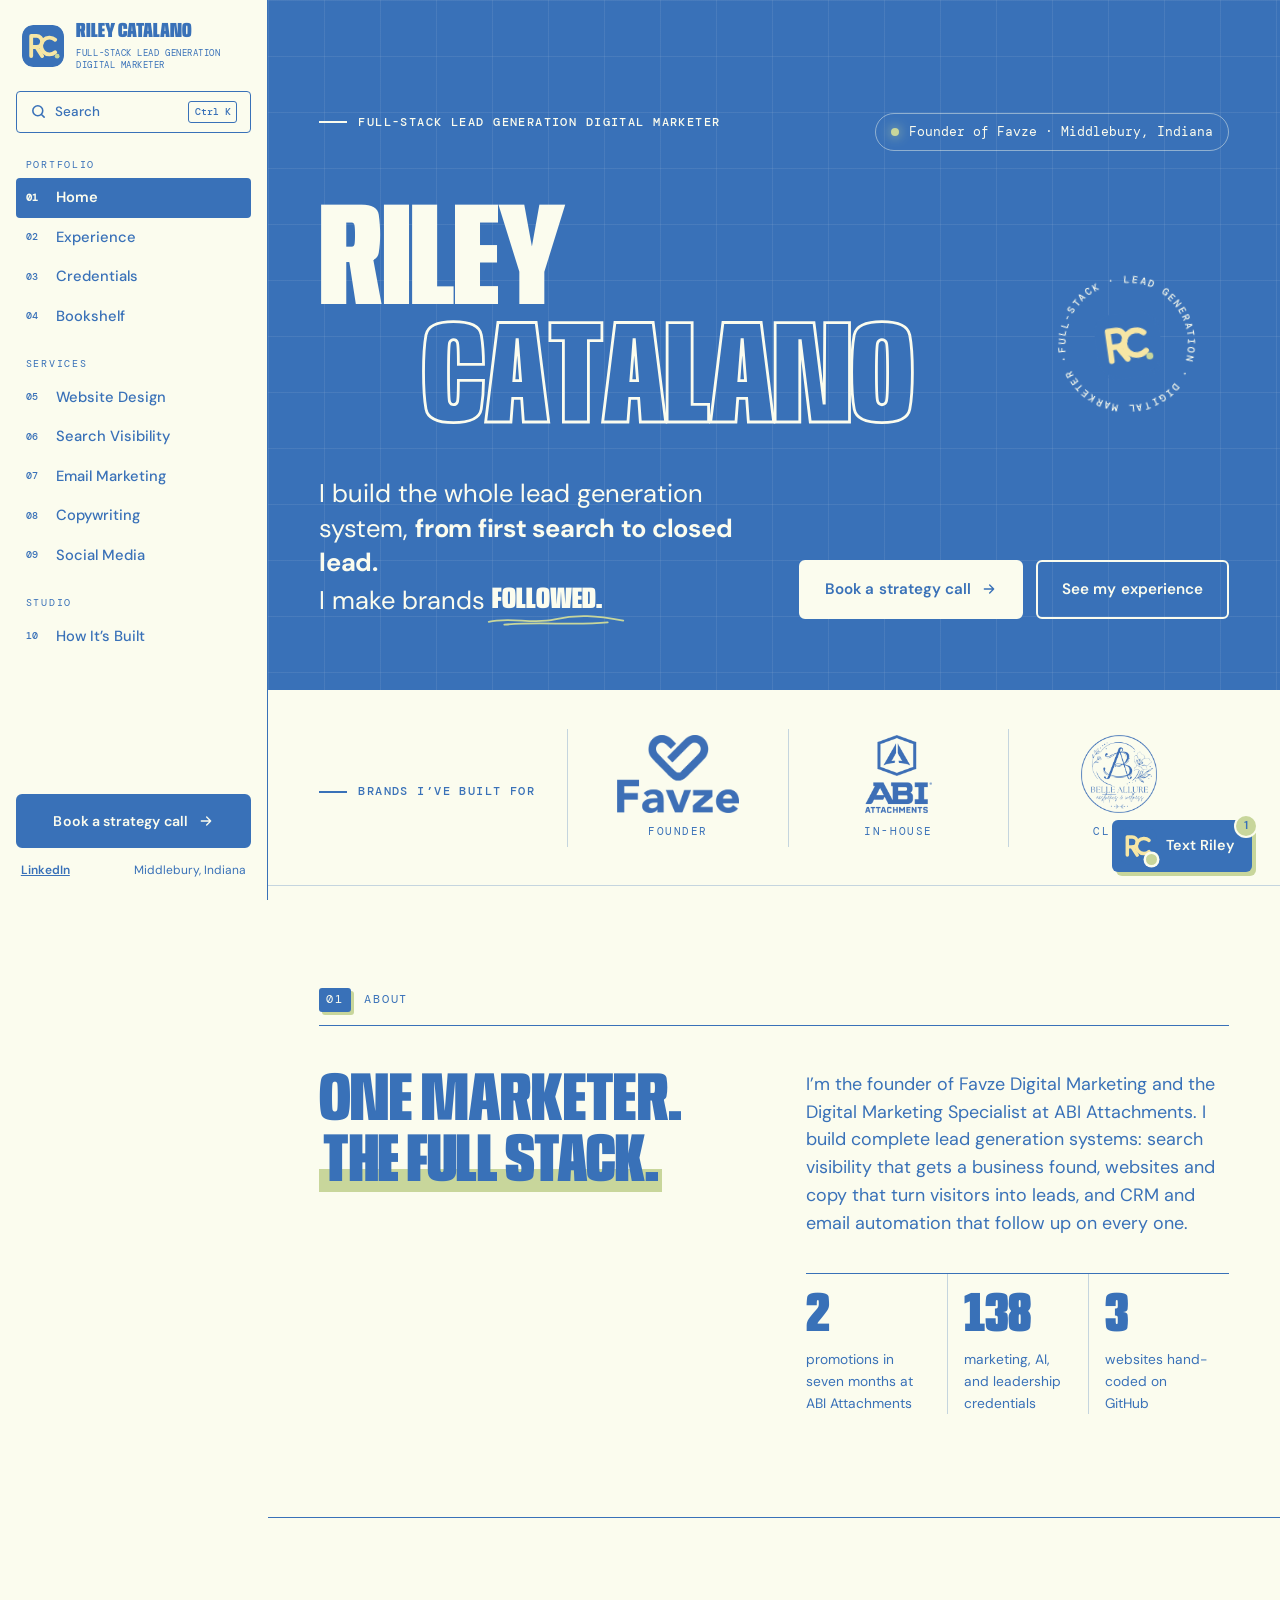
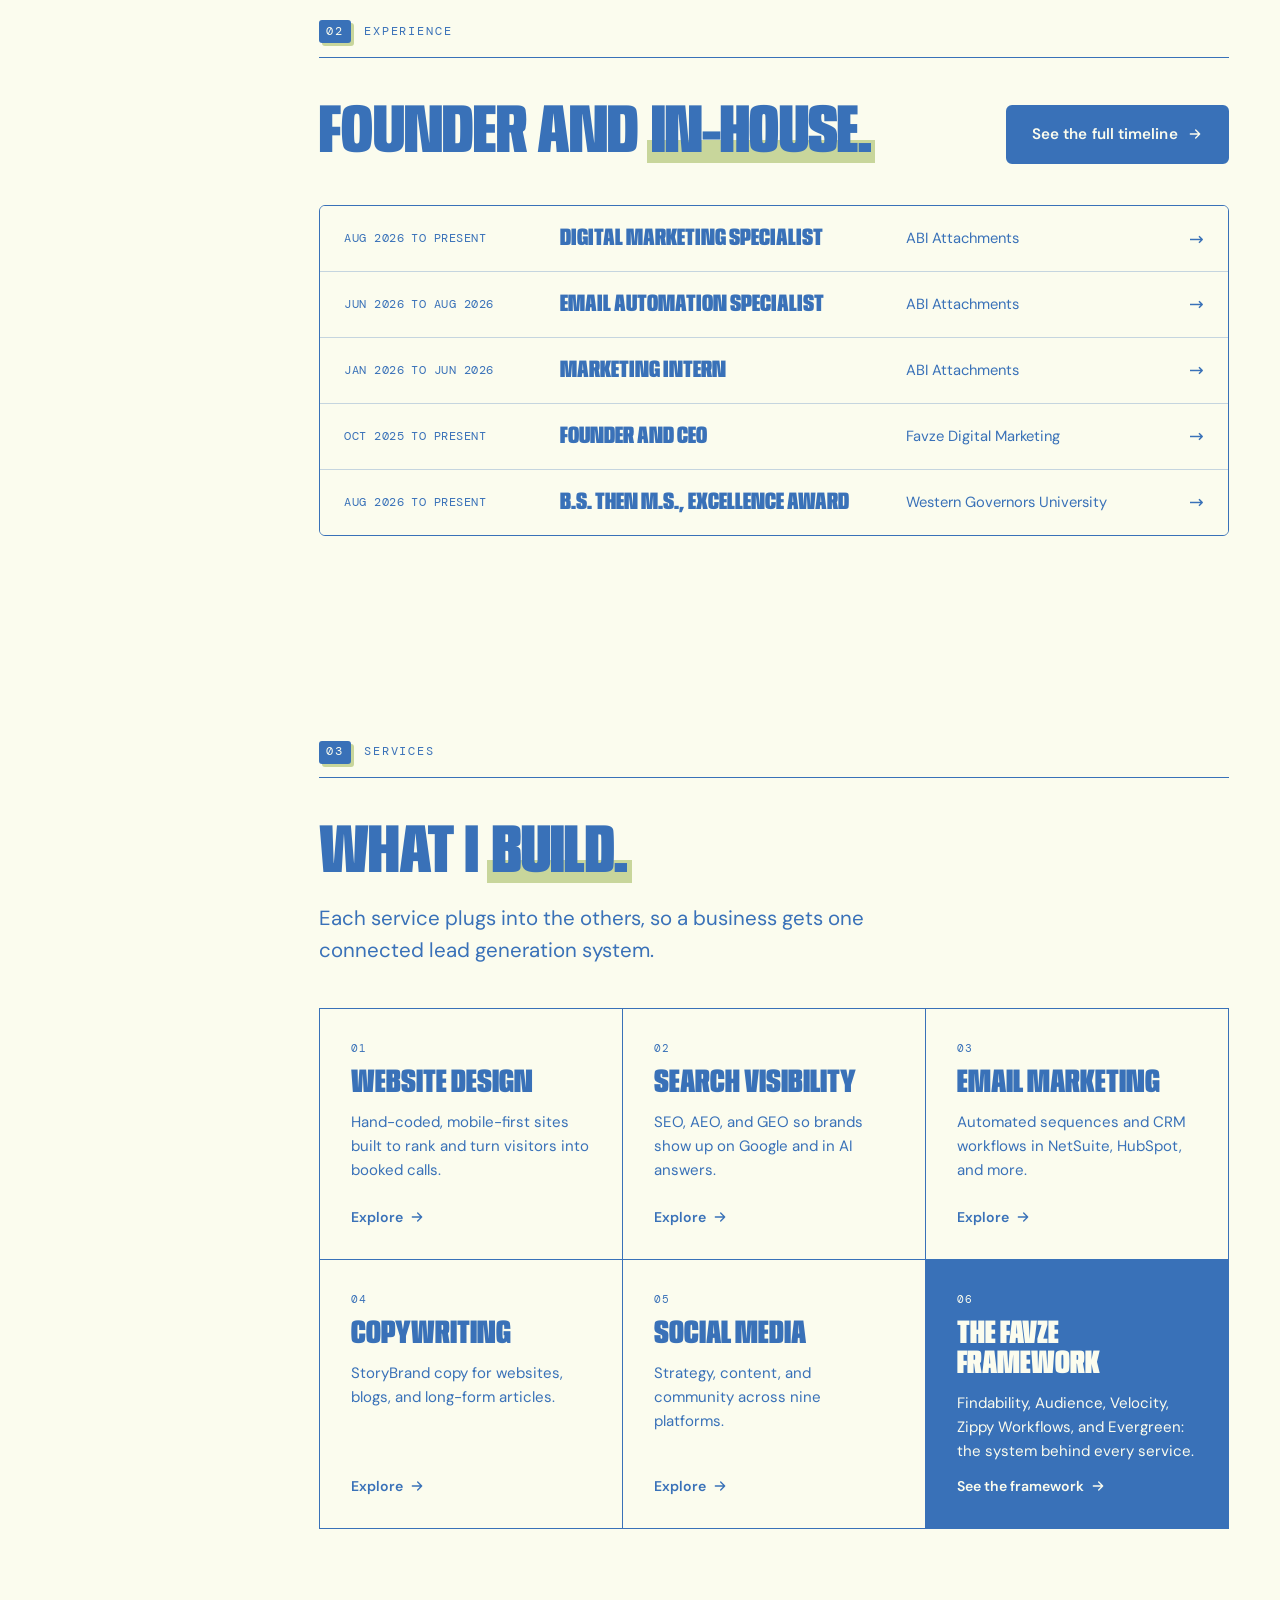
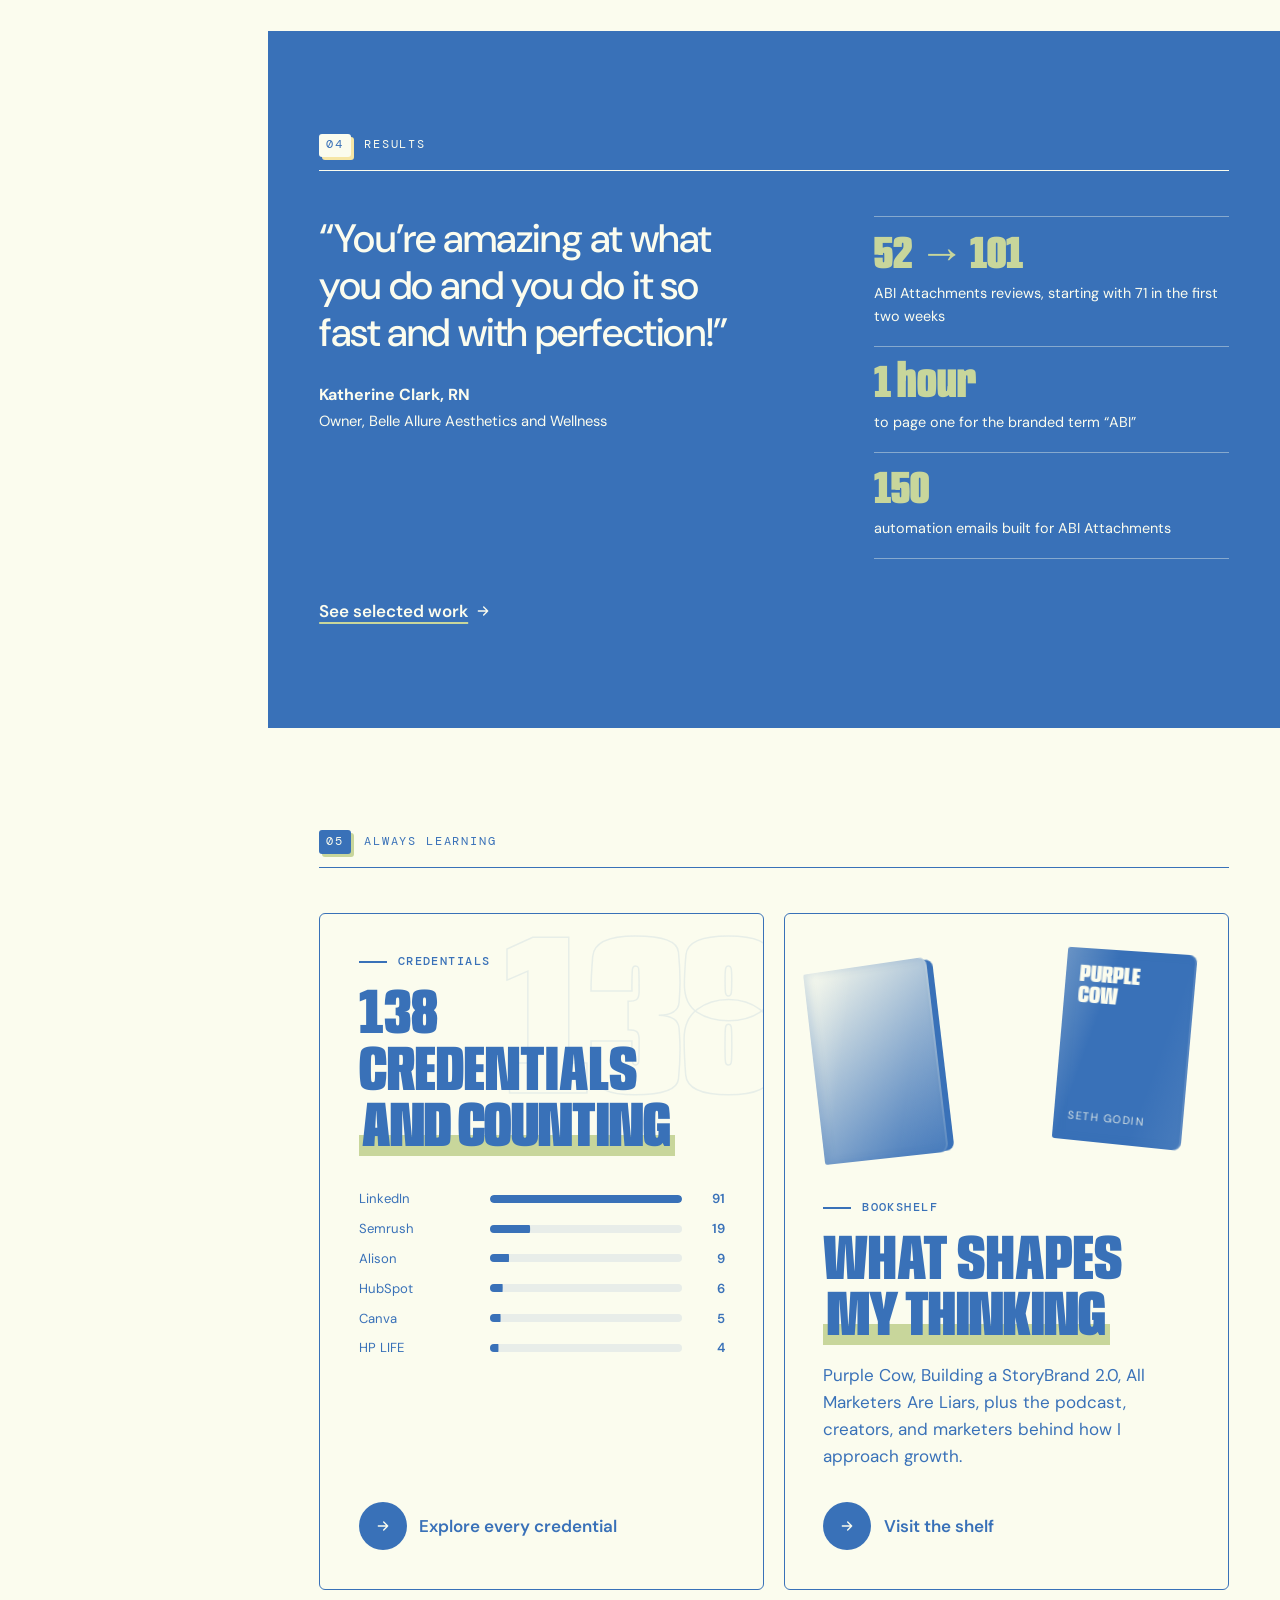
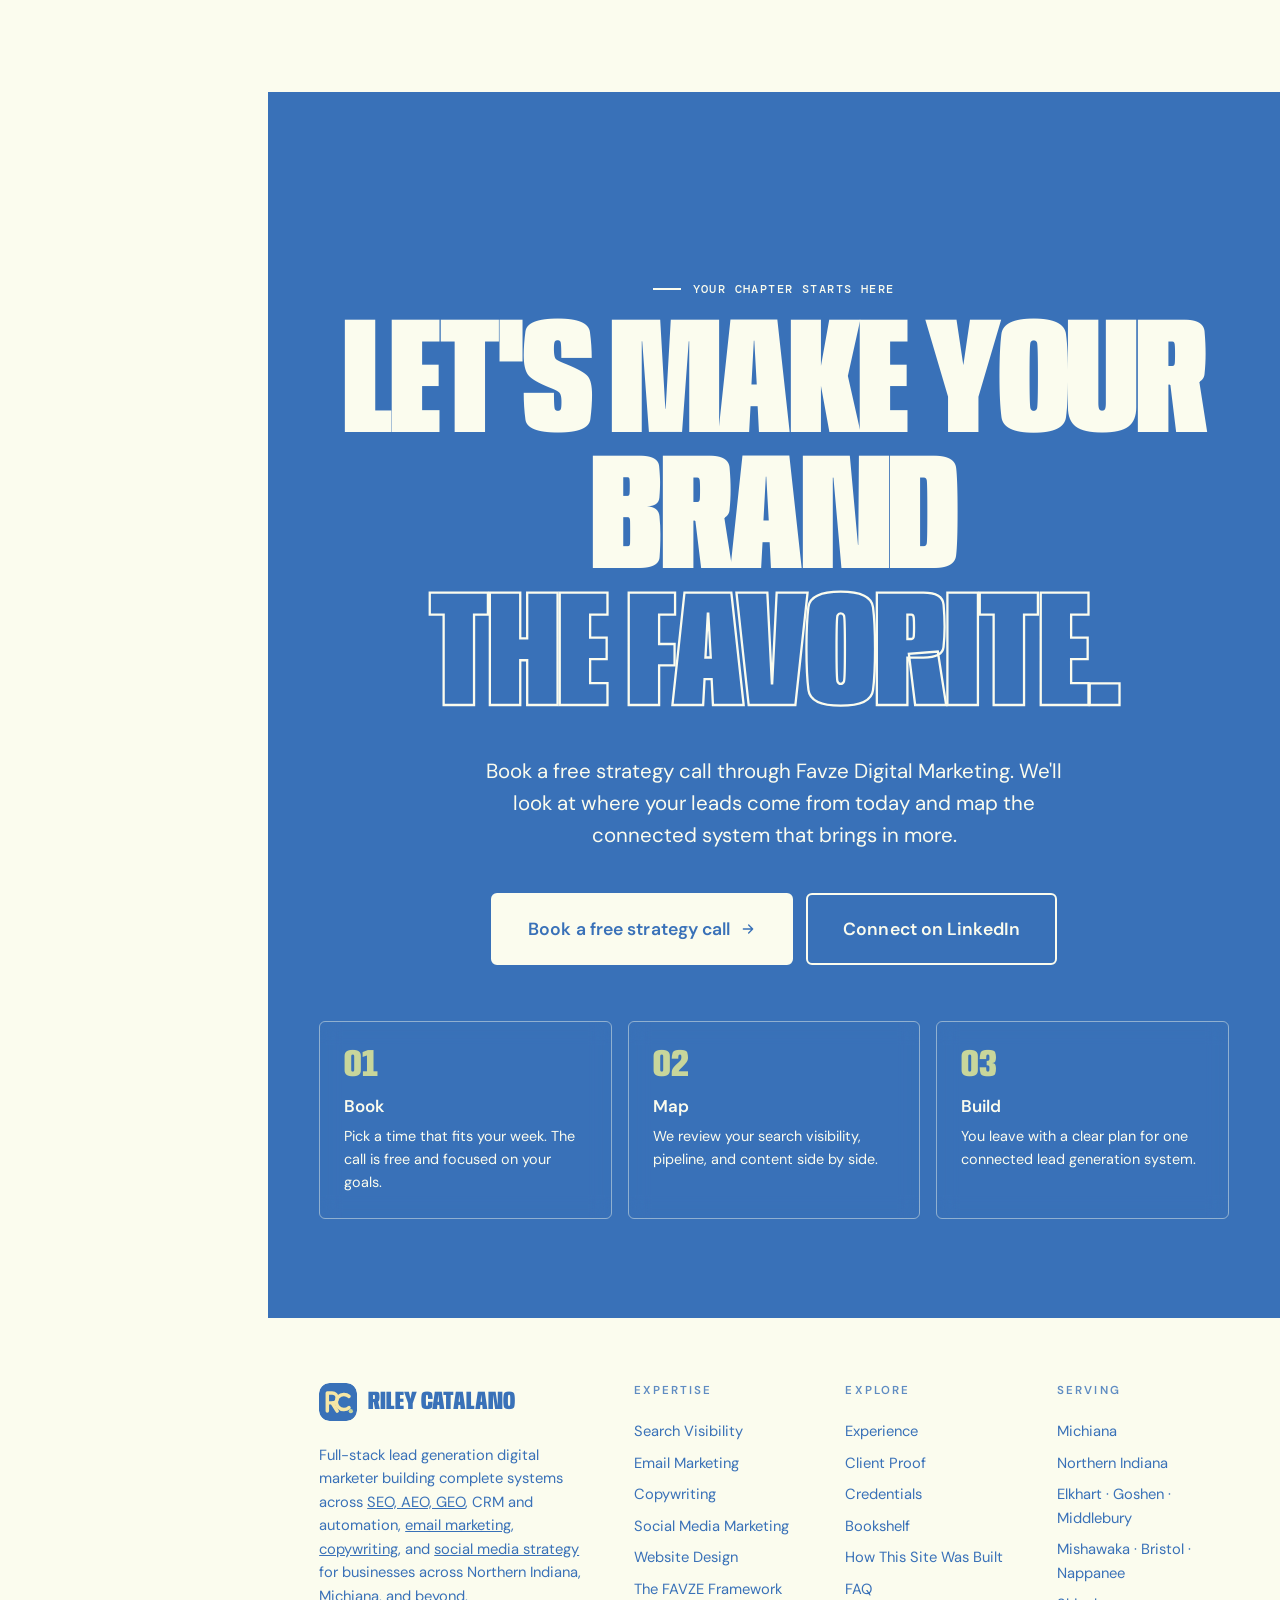
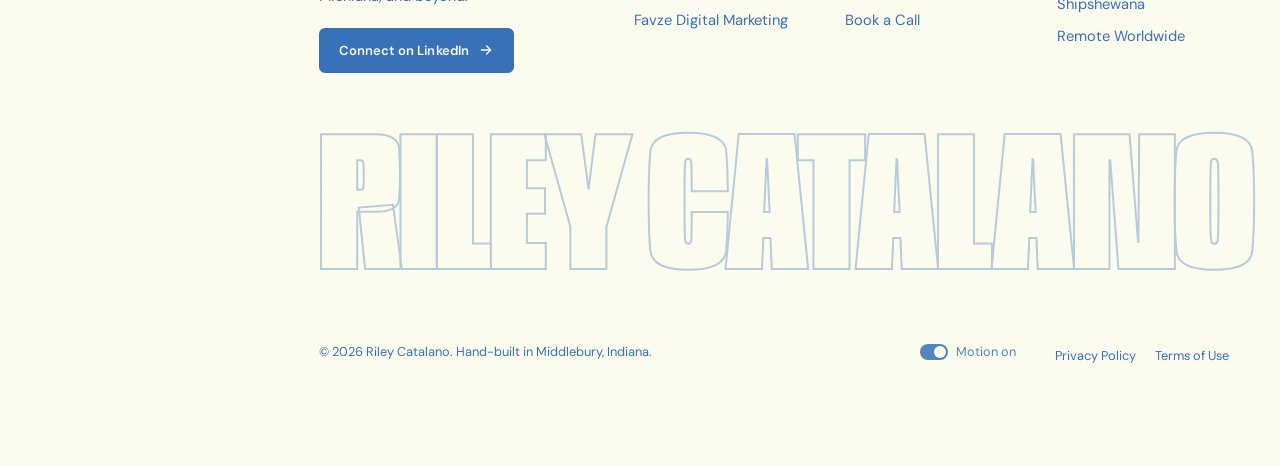
==== commit b298acfc: "ABI reviews now 101; add 150 automation emails built for ABI Updated homepage results, Experience nu" ====
--- a/index.html
+++ b/index.html
@@ -196,9 +196,9 @@
       <h2 class="sr-only" id="proof-prev-title">Client proof and results</h2>
       <blockquote><p>“You’re amazing at what you do and you do it so fast and with perfection!”</p><footer><b>Katherine Clark, RN</b><span>Owner, Belle Allure Aesthetics and Wellness</span></footer></blockquote>
       <ul class="hm-results">
-        <li><b>52 → 71</b><span>ABI reviews in two weeks, rating up from 3.6 to 3.9</span></li>
+        <li><b>52 → 101</b><span>ABI Attachments reviews, starting with 71 in the first two weeks</span></li>
         <li><b>1 hour</b><span>to page one for the branded term “ABI”</span></li>
-        <li><b>2,300</b><span>alt texts written for accessibility and image search</span></li>
+        <li><b>150</b><span>automation emails built for ABI Attachments</span></li>
       </ul>
     </div>
     <a class="hm-link" href="/experience#work">See selected work <span class="arrow"><svg width="16" height="16" viewBox="0 0 24 24" fill="none" stroke="currentColor" stroke-width="2" stroke-linecap="round" stroke-linejoin="round" aria-hidden="true"><path d="M5 12h14M13 6l6 6-6 6"/></svg></span></a>
--- a/assets/css/site.css
+++ b/assets/css/site.css
@@ -140,7 +140,7 @@
 .wrap{width:100%;max-width:var(--max);margin:0 auto;padding:0 var(--gutter)}
 .section{padding:clamp(5rem,12vw,10rem) 0;position:relative}
 .dark{background:var(--night);color:var(--paper)}
-.dark .muted{color:rgba(251,252,238,.66)}
+.dark .muted{color:var(--ivory)}
 .muted{color:var(--muted)}
 .eyebrow{display:inline-flex;align-items:center;gap:.7rem;font-size:.74rem;font-weight:600;letter-spacing:.2em;text-transform:uppercase}
 .eyebrow::before{content:'';width:28px;height:1.5px;background:currentColor;opacity:.55}
@@ -151,7 +151,7 @@
 .h2 em{color:var(--electric)}
 .dark .h2 em{color:var(--sky)}
 .lead{font-size:clamp(1.08rem,1.6vw,1.3rem);line-height:1.55;max-width:44ch;color:var(--ink-2)}
-.dark .lead{color:rgba(251,252,238,.78)}
+.dark .lead{color:var(--ivory)}
 .section-head{display:grid;grid-template-columns:1.3fr 1fr;gap:2rem 4rem;align-items:end;margin-bottom:clamp(2.5rem,6vw,5rem)}
 .section-head .lead{justify-self:end}
 .chip{display:inline-flex;align-items:center;gap:.4rem;font-size:.78rem;font-weight:500;padding:.38rem .8rem;border-radius:999px;border:1px solid var(--line);background:rgba(251,252,238,.5);white-space:nowrap}
@@ -179,7 +179,7 @@
 @keyframes float3{50%{transform:translate(-8vw,-12vh) scale(1.2)}}
 .hero-grid{position:absolute;inset:0;z-index:-1;background-image:linear-gradient(rgba(251,252,238,.05) 1px,transparent 1px),linear-gradient(90deg,rgba(251,252,238,.05) 1px,transparent 1px);background-size:80px 80px;mask-image:radial-gradient(ellipse 70% 60% at 50% 40%,#3971B8 20%,transparent 75%);-webkit-mask-image:radial-gradient(ellipse 70% 60% at 50% 40%,#3971B8 20%,transparent 75%)}
 .hero-top{display:flex;justify-content:space-between;align-items:flex-start;gap:2rem;margin-bottom:auto;padding-top:2rem}
-.hero-top .eyebrow{color:rgba(251,252,238,.8)}
+.hero-top .eyebrow{color:var(--ivory)}
 .status{display:inline-flex;align-items:center;gap:.6rem;font-size:.8rem;padding:.5rem .95rem;border-radius:999px;background:rgba(251,252,238,.07);border:1px solid rgba(251,252,238,.14);backdrop-filter:blur(10px)}
 .status i{width:8px;height:8px;border-radius:50%;background:var(--mint);box-shadow:0 0 12px var(--mint);animation:pulse-g 2s infinite}
 @keyframes pulse-g{50%{opacity:.4}}
@@ -200,13 +200,13 @@
 .hero-ctas{display:flex;flex-wrap:wrap;gap:.8rem}
 .float{position:absolute;z-index:2;padding:.85rem 1.1rem;border-radius:18px;background:rgba(251,252,238,.08);border:1px solid rgba(251,252,238,.16);backdrop-filter:blur(14px);-webkit-backdrop-filter:blur(14px);box-shadow:0 20px 50px -20px rgba(57,113,184,.6);transform:translate3d(calc(var(--mx,0)*var(--depth)*1px),calc(var(--my,0)*var(--depth)*1px),0);transition:transform .2s linear}
 .float b{display:block;font-family:var(--display);font-weight:850;font-stretch:70%;font-size:1.8rem;line-height:1}
-.float span{font-size:.72rem;letter-spacing:.06em;color:rgba(251,252,238,.72)}
+.float span{font-size:.72rem;letter-spacing:.06em;color:var(--ivory)}
 .float-1{top:27%;right:7%;--depth:40;animation:bob 6s ease-in-out infinite}
 .float-2{top:35.5%;right:20%;--depth:-28;animation:bob 7s ease-in-out infinite .8s}
 .float-3{top:24%;right:33%;--depth:22;animation:bob 8s ease-in-out infinite 1.6s}
 .float-inner{animation:inherit}
 @keyframes bob{50%{translate:0 -12px}}
-.scroll-cue{display:flex;align-items:center;gap:.7rem;font-size:.72rem;letter-spacing:.2em;text-transform:uppercase;color:rgba(251,252,238,.6);margin-top:2.2rem}
+.scroll-cue{display:flex;align-items:center;gap:.7rem;font-size:.72rem;letter-spacing:.2em;text-transform:uppercase;color:var(--ivory);margin-top:2.2rem}
 .scroll-cue i{width:1px;height:38px;background:linear-gradient(var(--paper),transparent);position:relative;overflow:hidden}
 .scroll-cue i::after{content:'';position:absolute;left:0;top:-40%;width:1px;height:40%;background:var(--blush);animation:drip 1.8s var(--ease) infinite}
 @keyframes drip{to{top:110%}}
@@ -236,14 +236,14 @@
 .chapter .proof{margin-top:auto;padding-top:1.6rem;display:flex;flex-wrap:wrap;gap:.5rem;position:relative}
 .chapter .proof .chip{background:var(--paper)}
 .chapter.c-dark{background:var(--night);color:var(--paper);border-color:transparent}
-.chapter.c-dark p{color:rgba(251,252,238,.75)}
+.chapter.c-dark p{color:var(--ivory)}
 .chapter.c-dark .yr{-webkit-text-stroke-color:rgba(251,252,238,.1)}
-.chapter.c-dark .num{color:rgba(251,252,238,.55)}
+.chapter.c-dark .num{color:var(--ivory)}
 .chapter.c-dark h3 em{color:var(--sky)}
 .chapter.c-dark .proof .chip{background:rgba(251,252,238,.06);border-color:var(--line-light)}
 .chapter.c-blue{background:linear-gradient(150deg,#3971B8,#3971B8 60%,#3971B8);color:#FBFCEE;border-color:transparent}
-.chapter.c-blue p{color:rgba(251,252,238,.85)}
-.chapter.c-blue .num,.chapter.c-blue .num b{color:rgba(251,252,238,.75)}
+.chapter.c-blue p{color:var(--ivory)}
+.chapter.c-blue .num,.chapter.c-blue .num b{color:var(--ivory)}
 .chapter.c-blue h3 em{color:var(--blush)}
 .chapter.c-blue .yr{-webkit-text-stroke-color:rgba(251,252,238,.2)}
 .chapter.c-blue .proof .chip{background:rgba(251,252,238,.12);border-color:rgba(251,252,238,.25)}
@@ -298,7 +298,7 @@
 .delivered{align-self:flex-end;font-size:.66rem;color:#3971B8;opacity:0;transition:opacity .5s}
 .delivered.in{opacity:1}
 .quote-scrub{font-family:var(--display);font-weight:850;font-stretch:62%;text-transform:uppercase;font-size:clamp(3rem,9vw,8.4rem);line-height:.86;letter-spacing:-.01em;margin-top:clamp(4rem,10vw,8rem)}
-.quote-scrub .w{color:rgba(251,252,238,.14);transition:color .25s}
+.quote-scrub .w{color:var(--ivory);transition:color .25s}
 .quote-scrub .w.lit{color:var(--paper)}
 .quote-scrub .w.accent.lit{color:transparent;background:linear-gradient(100deg,var(--sky),var(--lilac),var(--blush));-webkit-background-clip:text;background-clip:text}
 .attrib{display:flex;align-items:center;gap:1rem;margin-top:2rem}
@@ -329,14 +329,14 @@
 .tile .go i{width:42px;height:42px;border-radius:50%;display:grid;place-items:center;background:var(--ink);color:var(--paper);font-style:normal;transition:transform .45s var(--ease),background .3s}
 .tile:hover .go i{transform:rotate(-45deg);background:var(--electric)}
 .t-search{grid-column:span 4;background:var(--night);color:var(--paper);border-color:transparent}
-.t-search p{color:rgba(251,252,238,.72)}
+.t-search p{color:var(--ivory)}
 .t-search .go i{background:var(--paper);color:var(--ink)}
 .t-email{grid-column:span 2}
 .t-copy{grid-column:span 2;background:linear-gradient(160deg,#FBFCEE,#F6E6A5)}
 .t-social{grid-column:span 2;background:linear-gradient(160deg,#F6E6A5,#F6E6A5)}
 .t-ai{grid-column:span 2}
 .t-favze{grid-column:span 6;background:linear-gradient(130deg,#3971B8,#3971B8 55%,#3971B8);color:#FBFCEE;border-color:transparent;min-height:0}
-.t-favze p{color:rgba(251,252,238,.85)}
+.t-favze p{color:var(--ivory)}
 .t-favze .go i{background:#FBFCEE;color:var(--blue)}
 .searchbox{margin:1.2rem 0 .6rem;padding:.85rem 1.1rem;border-radius:999px;background:rgba(251,252,238,.08);border:1px solid rgba(251,252,238,.16);display:flex;align-items:center;gap:.7rem;font-size:.95rem;min-height:50px}
 .searchbox svg{width:18px;height:18px;opacity:.7;flex:none}
@@ -376,7 +376,7 @@
 .wcard .wn{font-family:var(--display);font-weight:700;font-stretch:70%;font-size:.95rem;color:var(--sky);margin-bottom:2.4rem;display:flex;justify-content:space-between}
 .wcard h3{font-family:var(--display);font-weight:800;font-stretch:72%;text-transform:uppercase;font-size:1.5rem;line-height:.95;margin-bottom:.7rem}
 .wcard h3 a{text-decoration:none}
-.wcard p{font-size:.92rem;color:rgba(251,252,238,.68)}
+.wcard p{font-size:.92rem;color:var(--ivory)}
 .wcard.feature{grid-column:span 2;background:linear-gradient(140deg,rgba(57,113,184,.25),rgba(57,113,184,.12));}
 .wcard.feature h3{font-size:clamp(2rem,3.4vw,3rem)}
 
@@ -475,25 +475,25 @@
 .finale .aurora{opacity:.75}
 .finale-title{font-family:var(--display);font-weight:900;font-stretch:58%;text-transform:uppercase;font-size:clamp(3.6rem,13vw,13rem);line-height:.82;letter-spacing:-.015em;margin:1.2rem 0 1.8rem}
 .finale-title em{font-family:var(--serif);font-weight:400;text-transform:none;font-stretch:100%;display:block;font-size:.72em;line-height:1;background:linear-gradient(100deg,var(--sky),var(--lilac),var(--blush));-webkit-background-clip:text;background-clip:text;color:transparent;padding-bottom:.1em}
-.finale .lead{margin:0 auto 2.6rem;text-align:center;color:rgba(251,252,238,.78)}
+.finale .lead{margin:0 auto 2.6rem;text-align:center;color:var(--ivory)}
 .book-cards{display:grid;grid-template-columns:repeat(3,1fr);gap:1rem;max-width:1040px;margin:3.5rem auto 0;text-align:left}
 .book-card{border-radius:22px;padding:1.5rem;background:rgba(251,252,238,.05);border:1px solid var(--line-light);backdrop-filter:blur(10px)}
 .book-card b{display:block;font-family:var(--display);font-weight:800;font-stretch:70%;font-size:2.4rem;line-height:1;color:var(--sky)}
 .book-card h4{font-weight:600;margin:.5rem 0 .3rem}
-.book-card p{font-size:.9rem;color:rgba(251,252,238,.66)}
+.book-card p{font-size:.9rem;color:var(--ivory)}
 .big-cta{font-size:1.1rem;padding:1.25rem 2.2rem}
 
 /* ---------- Footer ---------- */
 .footer{background:var(--night);color:var(--paper);padding:4rem 0 0;border-top:1px solid var(--line-light);overflow:hidden}
 .footer-grid{display:grid;grid-template-columns:1.6fr 1fr 1fr 1fr;gap:2.5rem}
-.footer p{color:rgba(251,252,238,.62);font-size:.92rem;max-width:42ch;margin:.9rem 0 1.2rem}
+.footer p{color:var(--ivory);font-size:.92rem;max-width:42ch;margin:.9rem 0 1.2rem}
 .footer p a{color:var(--sky)}
-.footer h4{font-size:.72rem;font-weight:600;letter-spacing:.18em;text-transform:uppercase;color:rgba(251,252,238,.5);margin-bottom:1rem}
-.footer nav a,.footer .col a{display:block;text-decoration:none;font-size:.92rem;padding:.25rem 0;color:rgba(251,252,238,.82);transition:color .2s,transform .3s var(--ease)}
+.footer h4{font-size:.72rem;font-weight:600;letter-spacing:.18em;text-transform:uppercase;color:var(--ivory);margin-bottom:1rem}
+.footer nav a,.footer .col a{display:block;text-decoration:none;font-size:.92rem;padding:.25rem 0;color:var(--ivory);transition:color .2s,transform .3s var(--ease)}
 .footer .col a:hover{color:#FBFCEE;transform:translateX(4px)}
 .footer-brand{font-family:var(--display);font-weight:850;font-stretch:66%;font-size:1.6rem;text-transform:uppercase;text-decoration:none}
 .footer-word{font-family:var(--display);font-weight:900;font-stretch:56%;text-transform:uppercase;font-size:clamp(3.4rem,15.6vw,19.5rem);line-height:.75;letter-spacing:-.02em;text-align:center;margin-top:3rem;white-space:nowrap;color:transparent;background:linear-gradient(180deg,rgba(251,252,238,.9),rgba(251,252,238,.05) 85%);-webkit-background-clip:text;background-clip:text;transform:translateY(12%)}
-.footer-legal{display:flex;justify-content:space-between;flex-wrap:wrap;gap:1rem;font-size:.8rem;color:rgba(251,252,238,.5);padding:1.4rem 0;border-top:1px solid var(--line-light);margin-top:3rem}
+.footer-legal{display:flex;justify-content:space-between;flex-wrap:wrap;gap:1rem;font-size:.8rem;color:var(--ivory);padding:1.4rem 0;border-top:1px solid var(--line-light);margin-top:3rem}
 .footer-legal a{color:inherit;text-decoration:none;margin-left:1.2rem}
 .footer-legal a:hover{color:#FBFCEE}
 
@@ -506,14 +506,14 @@
 .page-hero{position:relative;background:var(--night);color:var(--paper);padding:10rem 0 clamp(3rem,7vw,5rem);overflow:hidden;isolation:isolate}
 .page-hero .aurora{opacity:.7}
 .page-hero h1{font-family:var(--display);font-weight:900;font-stretch:58%;text-transform:uppercase;font-size:clamp(3.6rem,12vw,11rem);line-height:.84;letter-spacing:-.015em;margin:1.2rem 0 1.6rem}
-.page-hero .lead{color:rgba(251,252,238,.78)}
+.page-hero .lead{color:var(--ivory)}
 .page-hero h1 em{font-family:var(--serif);font-weight:400;text-transform:none;font-stretch:100%;color:var(--sky)}
-.crumbs{font-size:.8rem;color:rgba(251,252,238,.6);display:flex;gap:.5rem;flex-wrap:wrap}
-.crumbs a{text-decoration:none;color:rgba(251,252,238,.85)}
+.crumbs{font-size:.8rem;color:var(--ivory);display:flex;gap:.5rem;flex-wrap:wrap}
+.crumbs a{text-decoration:none;color:var(--ivory)}
 .crumbs a:hover{color:#FBFCEE}
 .hero-kpis{display:flex;flex-wrap:wrap;gap:2.5rem;margin-top:2.6rem}
 .hero-kpis div b{display:block;font-family:var(--display);font-weight:850;font-stretch:62%;font-size:clamp(2.6rem,5vw,4rem);line-height:.9}
-.hero-kpis div span{font-size:.85rem;color:rgba(251,252,238,.65)}
+.hero-kpis div span{font-size:.85rem;color:var(--ivory)}
 
 /* ---------- Certifications page ---------- */
 .issuers{display:grid;grid-template-columns:repeat(auto-fill,minmax(200px,1fr));gap:.8rem;margin-bottom:3rem}
@@ -562,7 +562,7 @@
 .mind:hover{transform:translateY(-6px)}
 .mind .kind{font-size:.7rem;font-weight:600;letter-spacing:.18em;text-transform:uppercase;color:var(--sky)}
 .mind h3{font-family:var(--display);font-weight:850;font-stretch:64%;text-transform:uppercase;font-size:2.1rem;line-height:.9;margin:1.1rem 0 .8rem}
-.mind p{font-size:.93rem;color:rgba(251,252,238,.7)}
+.mind p{font-size:.93rem;color:var(--ivory)}
 .mind .ic{margin-top:auto;padding-top:1.4rem}
 .mind .ic svg{width:40px;height:40px;color:var(--blush)}
 .eq{display:flex;align-items:flex-end;gap:3px;height:40px}
@@ -771,7 +771,7 @@
    ========================================================= */
 .build-stats{display:grid;grid-template-columns:repeat(4,1fr);gap:1.5rem;margin-top:clamp(2.5rem,6vw,4.5rem);padding-top:2rem;border-top:1px solid var(--line-light)}
 .build-stats b{display:block;font-family:var(--display);font-weight:900;font-stretch:62%;font-size:clamp(2.6rem,6vw,4.6rem);line-height:.9}
-.build-stats span:not([data-count]){font-size:.85rem;color:rgba(251,252,238,.66)}
+.build-stats span:not([data-count]){font-size:.85rem;color:var(--ivory)}
 .stack{display:grid;grid-template-columns:repeat(3,1fr);gap:1rem}
 .stack-card{background:#FBFCEE;border:1px solid var(--line);border-radius:var(--r);padding:clamp(1.4rem,2.6vw,2rem);transition:transform .5s var(--ease),box-shadow .5s var(--ease)}
 .stack-card:hover{transform:translateY(-5px);box-shadow:0 28px 60px -30px rgba(57,113,184,.35)}
@@ -781,14 +781,14 @@
 .stack-card.big .k{color:var(--sky)}
 .stack-card h3{font-family:var(--display);font-weight:850;font-stretch:64%;text-transform:uppercase;font-size:clamp(1.6rem,2.6vw,2.2rem);line-height:.95;margin:.8rem 0 .6rem}
 .stack-card p{color:var(--ink-2);font-size:.95rem}
-.stack-card.big p{color:rgba(251,252,238,.75)}
+.stack-card.big p{color:var(--ivory)}
 .mini-code{margin-top:auto;padding:1.2rem;border-radius:16px;background:rgba(251,252,238,.06);border:1px solid var(--line-light);font:500 .8rem/1.7 ui-monospace,SFMono-Regular,Menlo,monospace;color:var(--paper);overflow-x:auto;white-space:pre}
 .mini-code .c{color:var(--sky)}.mini-code .s{color:var(--blush)}
 .playground{border-radius:calc(var(--r) + 8px);padding:clamp(1.4rem,4vw,3rem);background:rgba(251,252,238,.04);border:1px solid var(--line-light)}
 .pg-text{width:100%;background:none;border:0;color:var(--paper);text-align:center;font-family:var(--display);text-transform:uppercase;font-size:clamp(3rem,12vw,10rem);line-height:1;font-weight:var(--w);font-stretch:calc(var(--s) * 1%);letter-spacing:-.01em;background:linear-gradient(100deg,var(--paper) 20%,var(--sky),var(--lilac),var(--blush));-webkit-background-clip:text;background-clip:text;-webkit-text-fill-color:transparent;caret-color:var(--blush);padding:.2em 0}
 .pg-text:focus{outline:none}
 .pg-controls{display:grid;grid-template-columns:1fr 1fr auto;gap:1.5rem;align-items:end;margin-top:1.5rem}
-.pg-controls label{display:flex;flex-direction:column;gap:.6rem;font-size:.8rem;letter-spacing:.12em;text-transform:uppercase;color:rgba(251,252,238,.7)}
+.pg-controls label{display:flex;flex-direction:column;gap:.6rem;font-size:.8rem;letter-spacing:.12em;text-transform:uppercase;color:var(--ivory)}
 .pg-controls label span{display:flex;justify-content:space-between}
 .pg-controls output{color:var(--paper);font-weight:700}
 .pg-controls input[type=range]{-webkit-appearance:none;appearance:none;height:4px;border-radius:4px;background:linear-gradient(90deg,var(--electric),var(--blush));outline-offset:6px}
@@ -803,7 +803,7 @@
 .schema-panels [role=tabpanel]{animation:panelIn .5s var(--ease) both}
 @keyframes panelIn{from{opacity:0;transform:translateY(10px)}}
 .code{padding:1.4rem 1.6rem;border-radius:var(--r);background:var(--night);color:var(--paper);font:500 .86rem/1.75 ui-monospace,SFMono-Regular,Menlo,monospace;overflow-x:auto;white-space:pre;box-shadow:0 30px 60px -30px rgba(57,113,184,.45)}
-.code .k{color:var(--sky)}.code .s{color:var(--blush)}.code .p{color:rgba(251,252,238,.5)}
+.code .k{color:var(--sky)}.code .s{color:var(--blush)}.code .p{color:var(--ivory)}
 .schema-chips{display:flex;flex-wrap:wrap;gap:.5rem;margin-top:2rem}
 .schema-chips span{padding:.4rem .9rem;border-radius:999px;border:1px solid var(--line);font-size:.8rem;font-weight:500;background:#FBFCEE}
 .care{display:grid;grid-template-columns:repeat(4,1fr);gap:1rem}
@@ -816,7 +816,7 @@
 .egg:hover{transform:translateY(-6px) rotate(-1deg);background:rgba(251,252,238,.09)}
 .egg-k{font-size:2rem}
 .egg h3{font-family:var(--display);font-weight:850;font-stretch:64%;text-transform:uppercase;font-size:1.7rem;line-height:.95}
-.egg p{color:rgba(251,252,238,.7);font-size:.94rem;flex:1}
+.egg p{color:var(--ivory);font-size:.94rem;flex:1}
 @media (max-width:1100px){.stack{grid-template-columns:1fr 1fr}.care,.eggs{grid-template-columns:1fr 1fr}}
 @media (max-width:760px){.build-stats{grid-template-columns:1fr 1fr}.stack,.schema-ui,.care,.eggs{grid-template-columns:1fr}.stack-card.big{grid-row:auto}.schema-tabs{flex-direction:row;overflow-x:auto}.schema-tabs button{flex:none}.pg-controls{grid-template-columns:1fr}}
 .footer-legal{padding-bottom:6.2rem}
@@ -829,12 +829,12 @@
 .wd-hero .hero-ctas{display:flex;flex-wrap:wrap;gap:.8rem;margin-top:2rem}
 .mock-bar{display:flex;align-items:center;gap:6px;padding:10px 14px;background:rgba(251,252,238,.06);border-bottom:1px solid rgba(251,252,238,.08)}
 .mock-bar span{width:9px;height:9px;border-radius:50%;background:#3971B8}.mock-bar span:nth-child(2){background:#F6E6A5}.mock-bar span:nth-child(3){background:#3971B8}
-.mock-bar em{margin-left:10px;flex:1;max-width:220px;padding:3px 12px;border-radius:999px;background:rgba(251,252,238,.08);font-style:normal;font-size:.68rem;color:rgba(251,252,238,.6);white-space:nowrap;overflow:hidden;text-overflow:ellipsis}
+.mock-bar em{margin-left:10px;flex:1;max-width:220px;padding:3px 12px;border-radius:999px;background:rgba(251,252,238,.08);font-style:normal;font-size:.68rem;color:var(--ivory);white-space:nowrap;overflow:hidden;text-overflow:ellipsis}
 
 /* Builder: wireframe -> design -> launch */
 .builder{position:relative}
 .builder-tabs{display:inline-flex;gap:4px;padding:4px;border-radius:999px;background:rgba(251,252,238,.07);border:1px solid var(--line-light);margin-bottom:1rem}
-.builder-tabs button{padding:.5rem 1rem;border-radius:999px;font-size:.8rem;font-weight:600;color:rgba(251,252,238,.7);transition:background .3s,color .3s}
+.builder-tabs button{padding:.5rem 1rem;border-radius:999px;font-size:.8rem;font-weight:600;color:var(--ivory);transition:background .3s,color .3s}
 .builder-tabs button[aria-pressed="true"]{background:var(--paper);color:var(--ink)}
 .bw{position:relative;border-radius:20px;overflow:hidden;background:#3971B8;box-shadow:0 0 0 1px rgba(251,252,238,.1),0 50px 100px -40px rgba(57,113,184,.6);transform:perspective(1400px) rotateY(-8deg) rotateX(4deg);transition:transform .9s var(--ease)}
 .builder:hover .bw{transform:perspective(1400px) rotateY(-2deg) rotateX(1deg)}
@@ -860,7 +860,7 @@
 .bw-lead strong{display:block;color:var(--ink);font-size:.82rem}
 .bw-badges{position:absolute;left:14px;bottom:14px;display:flex;gap:6px;flex-wrap:wrap}
 .bw-badges span{padding:4px 10px;border-radius:999px;background:rgba(57,113,184,.16);color:#C8D69B;font-size:.64rem;font-weight:700;opacity:0;transform:translateY(8px);transition:all .5s var(--ease)}
-.builder-cap{margin-top:1rem;font-size:.9rem;color:rgba(251,252,238,.72);min-height:1.5em}
+.builder-cap{margin-top:1rem;font-size:.9rem;color:var(--ivory);min-height:1.5em}
 /* stage 1: design */
 .bw[data-stage="1"] .bw-body,.bw[data-stage="2"] .bw-body{background:linear-gradient(160deg,#FBFCEE,#FBFCEE)}
 .bw[data-stage="1"] .bw-nav b,.bw[data-stage="2"] .bw-nav b{background:var(--ink)}
@@ -894,7 +894,7 @@
 .wd-feat i{display:grid;place-items:center;width:46px;height:46px;border-radius:14px;background:linear-gradient(135deg,var(--electric),#3971B8);color:#FBFCEE}
 .wd-feat i svg{width:22px;height:22px}
 .wd-feat h3{font-weight:700;font-size:1.08rem;margin:1rem 0 .4rem}
-.wd-feat p{font-size:.92rem;color:rgba(251,252,238,.7)}
+.wd-feat p{font-size:.92rem;color:var(--ivory)}
 
 /* Builds */
 .wd-builds{display:grid;gap:clamp(3rem,7vw,6rem)}
@@ -947,7 +947,7 @@
 @media (max-width:1100px){.t-web{grid-column:span 2}}
 @media (max-width:760px){.t-web{grid-column:span 1;grid-template-columns:1fr}}
 .mock.m-ba .mock-bar,.mock.m-crm .mock-bar{background:rgba(57,113,184,.04);border-bottom-color:rgba(57,113,184,.06)}
-.mock.m-ba .mock-bar em,.mock.m-crm .mock-bar em{background:rgba(57,113,184,.06);color:rgba(57,113,184,.5)}
+.mock.m-ba .mock-bar em,.mock.m-crm .mock-bar em{background:rgba(57,113,184,.06);color:var(--celtic)}
 .bw-body{padding-bottom:54px}
 
 /* ---------- RC monogram ---------- */
@@ -967,12 +967,12 @@
 .xp-gantt::before{content:'';position:absolute;inset:-40%;z-index:-1;background:radial-gradient(circle at 85% 15%,rgba(57,113,184,.35),transparent 40%),radial-gradient(circle at 10% 100%,rgba(200,214,155,.14),transparent 40%)}
 .gh{display:flex;flex-wrap:wrap;justify-content:space-between;gap:.8rem 2rem;align-items:center;margin-bottom:1.6rem}
 .gh .eyebrow{color:var(--sky)}
-.gk{display:flex;align-items:center;flex-wrap:wrap;gap:.7rem;font-size:.86rem;color:rgba(251,252,238,.7)}
+.gk{display:flex;align-items:center;flex-wrap:wrap;gap:.7rem;font-size:.86rem;color:var(--ivory)}
 .gk b{font-family:var(--display);font-weight:900;font-stretch:62%;font-size:1.5rem;color:var(--paper);margin-right:.2rem}
 .gk i{width:4px;height:4px;border-radius:50%;background:var(--amber)}
 .gl,.gx{display:grid;grid-template-columns:70px 1fr;gap:1rem;align-items:center}
 .gl+.gl{margin-top:.7rem}
-.gn{font-size:.72rem;font-weight:700;letter-spacing:.16em;text-transform:uppercase;color:rgba(251,252,238,.6)}
+.gn{font-size:.72rem;font-weight:700;letter-spacing:.16em;text-transform:uppercase;color:var(--ivory)}
 .gt{position:relative;height:46px;border-radius:12px;background:repeating-linear-gradient(90deg,rgba(251,252,238,.05) 0 1px,transparent 1px calc(100%/13))}
 .gb{position:absolute;top:5px;bottom:5px;left:var(--a);width:calc(var(--w) - 4px);border-radius:10px;display:flex;align-items:center;padding:0 .8rem;text-decoration:none;color:#FBFCEE;overflow:hidden;transform-origin:left;transform:scaleX(0);transition:transform 1.2s var(--ease) calc(var(--d) + .2s),filter .3s,box-shadow .3s}
 .gb b{font-size:.78rem;font-weight:600;white-space:nowrap;overflow:hidden;text-overflow:ellipsis}
@@ -984,7 +984,7 @@
 .g-a3{background:linear-gradient(90deg,var(--amber),#C8D69B);color:var(--ink)}
 .gp{position:absolute;left:var(--a);top:-9px;transform:translateX(-50%);width:18px;height:18px;border-radius:50%;display:grid;place-items:center;font-size:.62rem;font-weight:800;background:var(--amber);color:var(--ink);box-shadow:0 0 0 3px var(--night);z-index:2}
 .gx .gt{height:auto;background:none;min-height:30px}
-.gx .gt span{position:absolute;left:var(--x);top:4px;transform:translateX(-50%);font-size:.66rem;letter-spacing:.06em;text-transform:uppercase;color:rgba(251,252,238,.5);text-align:center;line-height:1.2}
+.gx .gt span{position:absolute;left:var(--x);top:4px;transform:translateX(-50%);font-size:.66rem;letter-spacing:.06em;text-transform:uppercase;color:var(--ivory);text-align:center;line-height:1.2}
 .gx .gt span:first-child{transform:none}
 .gx .gt em{display:block;font-style:normal;color:var(--sky)}
 .gx .gt .gnow{transform:translateX(-100%);color:var(--amber);font-weight:700}
@@ -1022,7 +1022,7 @@
 .k-founder .xp-co{color:var(--sky)}
 .xp-list{list-style:none;display:grid;gap:.65rem}
 .xp-list li{position:relative;padding-left:1.4rem;color:var(--ink-2);font-size:.96rem}
-.k-founder .xp-list li{color:rgba(251,252,238,.78)}
+.k-founder .xp-list li{color:var(--ivory)}
 .xp-list li::before{content:'';position:absolute;left:0;top:.62em;width:8px;height:8px;border-radius:2px;background:var(--electric);transform:rotate(45deg)}
 .k-promo .xp-list li::before{background:var(--amber)}
 .xp-list a{color:inherit;text-underline-offset:3px}
@@ -1197,7 +1197,7 @@
 body{background:var(--paper);color:var(--ink)}
 /* Text on sage fills reads cream */
 .nav .btn,.float-2,.chapter.c-blush,.g-a3,.bw[data-stage="1"] .bw-cta,.bw[data-stage="2"] .bw-cta,.wd-feat i,.xp-promo,.award-chip,.step.award i,.marquee,.avatar,.attrib .avatar,.htag-b,#hero.svc-hero .htag-b,.schema-tabs button[aria-selected="true"]{color:var(--paper)!important}
-.float-2 span{color:rgba(251,252,238,.8)!important}
+.float-2 span{color:var(--ivory)!important}
 .marquee{background:var(--sage)!important;border-color:var(--ink)!important}
 /* Sage hero blocks: accent words become cream outlines */
 .hero .h2 em,.page-hero h1 em,.page-hero .h2 em,.finale .h2 em,#hero.svc-hero .hname span,.finale-title em,.chapter.c-blue h3 em{color:transparent!important;-webkit-text-fill-color:transparent!important;-webkit-text-stroke:clamp(1.5px,.18vw,2.5px) var(--paper)}
@@ -1246,7 +1246,7 @@
 .xc-row{position:relative;display:grid;grid-template-columns:minmax(0,1fr) var(--band) minmax(0,1fr);align-items:center;min-height:300px;padding:clamp(1.4rem,3vw,2.4rem) 0;z-index:1}
 .xc-year{display:flex;flex-direction:column;align-items:center;font-family:var(--display);font-weight:900;font-stretch:56%;color:var(--paper);line-height:.8;align-self:start;padding-top:.4rem}
 .xc-year b{font-size:clamp(3.2rem,5.6vw,5rem)}
-.xc-year .m{font-family:var(--mono);font-weight:500;font-size:.72rem;letter-spacing:.2em;text-transform:uppercase;margin-bottom:.6rem;color:rgba(251,252,238,.75)}
+.xc-year .m{font-family:var(--mono);font-weight:500;font-size:.72rem;letter-spacing:.2em;text-transform:uppercase;margin-bottom:.6rem;color:var(--ivory)}
 .xc-cell{display:flex;align-items:center;min-width:0}
 .xc-cell.a{justify-content:flex-end}
 .xc-text{max-width:440px;padding:0 clamp(1rem,2.6vw,2rem);border-color:var(--sage)}
@@ -1381,7 +1381,7 @@
 .s-l .pt-year{align-items:flex-start;padding-left:.35rem}
 .s-r .pt-year{align-items:flex-end;padding-right:.35rem}
 .pt-year b{font-size:clamp(3rem,5vw,4.6rem);letter-spacing:-.01em}
-.pt-year span{font-family:var(--mono);font-weight:500;font-size:.62rem;letter-spacing:.18em;text-transform:uppercase;color:rgba(251,252,238,.72);margin-bottom:.35rem}
+.pt-year span{font-family:var(--mono);font-weight:500;font-size:.62rem;letter-spacing:.18em;text-transform:uppercase;color:var(--ivory);margin-bottom:.35rem}
 .pt-obj{grid-area:obj;position:relative;display:flex;align-items:center;min-height:150px;color:var(--ink)}
 .s-l .pt-obj{justify-content:flex-start;margin-left:calc(var(--band) * -.42)}
 .s-r .pt-obj{justify-content:flex-end;margin-right:calc(var(--band) * -.42)}
@@ -1443,7 +1443,7 @@
 .pt-ruler-grid ol.a{grid-template-columns:repeat(6,1fr);padding-right:.6rem}
 .pt-ruler-grid ol.b{grid-template-columns:repeat(10,1fr);padding-left:.6rem}
 .pt-ruler-band{display:flex;align-items:center;justify-content:center;gap:.4rem;font-family:var(--display);font-weight:900;font-stretch:56%;font-size:clamp(1.4rem,2.2vw,2rem);color:var(--paper);padding-top:.6rem}
-.pt-ruler-band i{font-style:normal;font-family:var(--mono);font-size:.9rem;color:rgba(251,252,238,.75)}
+.pt-ruler-band i{font-style:normal;font-family:var(--mono);font-size:.9rem;color:var(--ivory)}
 .pt-ruler-k{position:relative}
 @media (max-width:860px){
   .pt-ruler{padding-left:calc(var(--band) + .9rem)}
@@ -1541,7 +1541,7 @@
    ========================================================= */
 .sx-btn{display:inline-flex;align-items:center;gap:.5rem;height:40px;padding:0 .7rem 0 .8rem;margin-left:.3rem;border-radius:4px;color:var(--ivory);border:1.5px solid rgba(251,252,238,.28);font-size:.84rem;font-weight:500;transition:border-color .25s,background .25s}
 .sx-btn:hover,.sx-btn:focus-visible{border-color:var(--tea);background:rgba(200,214,155,.12)}
-.sx-btn kbd{font-family:var(--mono);font-size:.62rem;padding:.12rem .35rem;border-radius:3px;background:rgba(251,252,238,.14);color:rgba(251,252,238,.8)}
+.sx-btn kbd{font-family:var(--mono);font-size:.62rem;padding:.12rem .35rem;border-radius:3px;background:rgba(251,252,238,.14);color:var(--ivory)}
 html.sx-open{overflow:hidden}
 .sx{position:fixed;inset:0;z-index:990;display:grid;justify-items:center;align-items:start;padding:clamp(70px,12vh,130px) max(16px,env(safe-area-inset-right,0px)) 16px max(16px,env(safe-area-inset-left,0px))}
 .sx-scrim{position:absolute;inset:0;background:rgba(57,113,184,.55);opacity:0;transition:opacity .2s}
@@ -1610,7 +1610,7 @@
 .tile:hover .go i,.teaser:hover .go i{background:var(--celtic)!important}
 /* Feature tile: the one blue card in the grid */
 .t-favze{background:var(--celtic)!important;color:var(--ivory)!important;border-color:var(--celtic)!important}
-.t-favze p{color:rgba(251,252,238,.85)!important}
+.t-favze p{color:var(--ivory)!important}
 .t-favze .go i{background:var(--ivory)!important;color:var(--celtic)!important}
 .t-favze:hover{box-shadow:6px 6px 0 var(--ink)!important}
 /* Search tile on ivory */
@@ -1633,11 +1633,11 @@
 .proof-nums{margin-top:clamp(3.5rem,7vw,5.5rem);padding-top:clamp(2.5rem,5vw,4rem);border-top:1px solid var(--line-light)}
 .proof-nums .h2{font-size:clamp(2.2rem,5vw,4.2rem)}
 .proof-nums .h2 em{color:var(--tea)!important;-webkit-text-fill-color:var(--tea)}
-.proof-nums .lead{color:rgba(251,252,238,.75)}
+.proof-nums .lead{color:var(--ivory)}
 .proof-sec .stats{border-top-color:var(--line-light)}
 .proof-sec .stat{border-color:var(--line-light)!important}
 .proof-sec .stat b{color:var(--tea)}
-.proof-sec .stat>span{color:rgba(251,252,238,.7)}
+.proof-sec .stat>span{color:var(--ivory)}
 .phone{box-shadow:8px 8px 0 var(--celtic)!important}
 
 /* Work: numbered editorial list */
@@ -1804,7 +1804,7 @@
 .code,.mini-code,.sched-wrap,.stack-card.big,.k-founder .xp-card,.t-search{color:var(--ivory)}
 .t-search{color:var(--celtic)!important}
 .code{background:var(--celtic)!important;color:var(--ivory)!important;box-shadow:6px 6px 0 var(--tea)!important}
-.code .k{color:var(--tea)!important}.code .s{color:var(--vanilla)!important}.code .p{color:rgba(251,252,238,.6)!important}
+.code .k{color:var(--tea)!important}.code .s{color:var(--vanilla)!important}.code .p{color:var(--ivory)!important}
 
 /* Small status marks */
 .status i,.xp-live i,.pt-now i,.tr-av i{background:var(--tea)!important}
@@ -1973,3 +1973,38 @@
 .sb-search .sx-btn span{display:inline!important}
 @media (max-width:1024px){.sb-search .sx-btn kbd{display:none!important}}
 @media (max-width:860px){.hero-stamp{display:none!important}}
+.stack-card.big{background:var(--celtic)!important;color:var(--ivory)!important}
+.stack-card.big h3,.stack-card.big p,.stack-card.big .k{color:var(--ivory)!important}
+
+/* =========================================================
+   CONTRAST LAYER: readable text everywhere.
+   With one dark color, text uses full Celtic Blue on Ivory or
+   full Ivory on Celtic Blue. Vanilla and Tea Green carry fills,
+   highlights, hovers, and large type only.
+   ========================================================= */
+:root{--muted:var(--celtic)}
+.hm-alt,.zone-v{background:var(--ivory)!important}
+.hm-alt{border-top:1.5px solid var(--celtic)}
+.sx-btn kbd,.sb-search .sx-btn kbd{background:var(--ivory)!important;border:1px solid var(--celtic);color:var(--celtic)!important}
+.pt-ruler li.mid b,.pt-ruler li.mid small,.pt-ruler li.mid .y{color:var(--celtic)!important}
+.edu-card[style*="night"]{background:var(--celtic)!important;color:var(--ivory)!important;border-color:var(--celtic)!important}
+.edu-card[style*="night"] *{color:var(--ivory)!important}
+.edu-card[style*="night"] .step.done i{background:var(--ivory)!important;color:var(--celtic)!important;border-color:var(--ivory)!important}
+.book-card{background:transparent!important}
+.sb-brand small,.sb-k,.sb-meta{opacity:1}
+/* Vanilla moments that keep text legible */
+.logos{background:var(--ivory)!important}
+.hm-roles li:nth-child(odd) a:not(:hover){background:var(--ivory)}
+.hm-svc:not(.hm-svc-feature):hover .hm-n{color:var(--tea)}
+.hm-label span{box-shadow:3px 3px 0 var(--tea)}
+.hm-proof .hm-label span{box-shadow:3px 3px 0 var(--vanilla)}
+.teaser-books{background:var(--ivory)!important}
+.sb-nav a[aria-current="page"] i,.hm-svc-feature .hm-n{color:var(--ivory)!important}
+.page-hero .lead,.crumbs a,.crumbs span,.page-hero .crumbs *{color:var(--ivory)!important;opacity:1!important}
+.code .k,.code .s,.code .p,.mini-code .c,.mini-code .s{color:var(--ivory)!important}
+.code .k{font-weight:700}.code .s{font-style:italic}
+.mind .kind{color:var(--ivory)!important}
+.pg-controls label,.pg-controls output{color:var(--ivory)!important}
+.builder-tabs{background:transparent!important}
+.builder-tabs button[aria-pressed="false"]{color:var(--ivory)!important}
+.playground{background:transparent!important}
